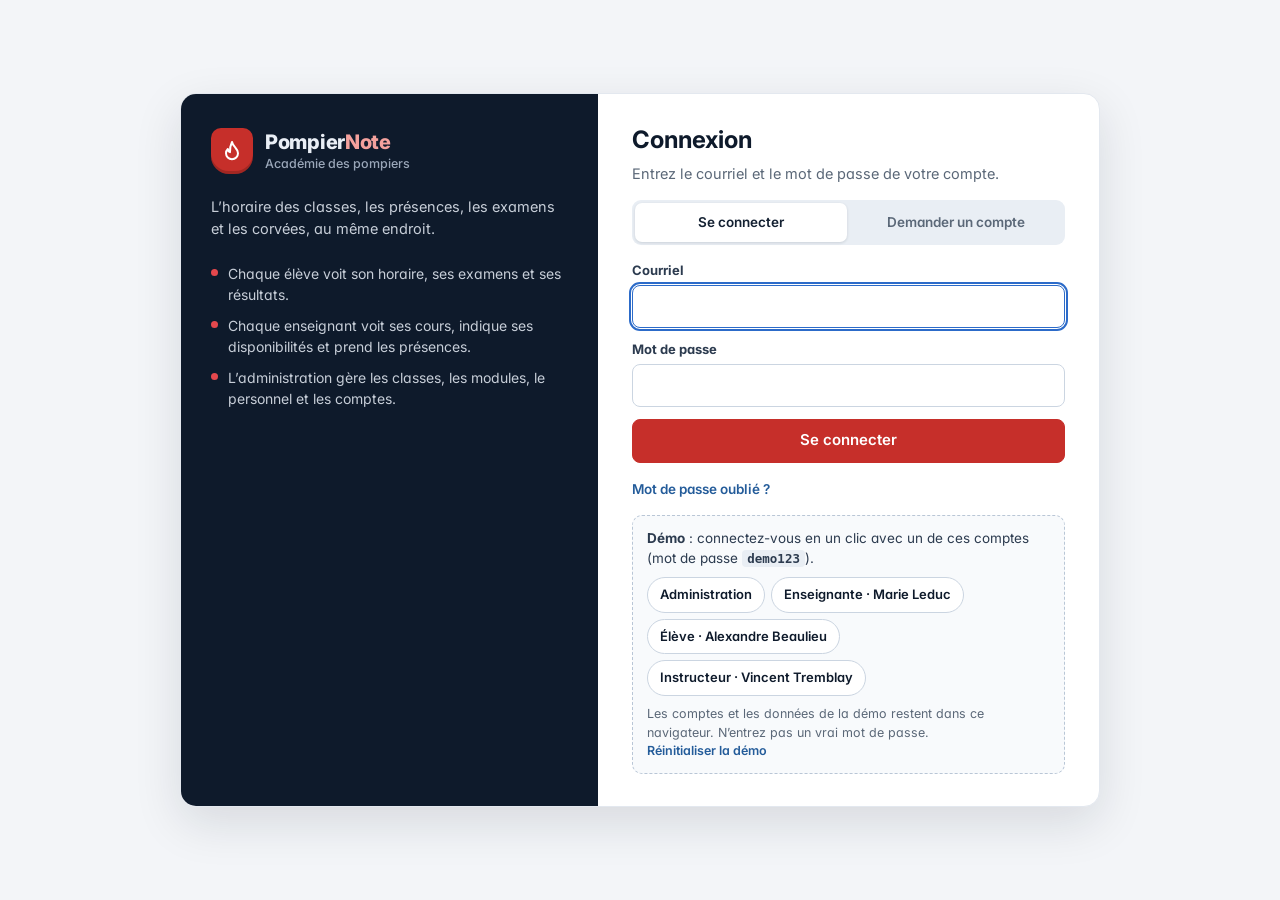
==== demo.html @ ebeb412e "Stock : équipement prêté, matériel et inspections, consommables, ventes - Nouveau menu Stock (admini" ====
<!doctype html>
<html lang="fr">
<head>
<meta charset="utf-8">
<meta name="viewport" content="width=device-width,initial-scale=1,viewport-fit=cover">
<title>PompierNote · démo</title>
<meta name="description" content="Démo de PompierNote : horaire, classes, élèves, personnel, présences, examens, stock et comptes.">
</head>
<body>
<script src="demo/donnees.js"></script>
<script src="site/connexion.js"></script>
<script src="demo/connexion-demo.js"></script>
<title>PompierNote</title>
<link rel="preconnect" href="https://fonts.googleapis.com">
<link rel="preconnect" href="https://fonts.gstatic.com" crossorigin>
<link rel="stylesheet" href="https://fonts.googleapis.com/css2?family=Inter:wght@400;500;600;700;800&amp;display=swap">
<style>
:root{
  /* PompierNote v2 : menu marine, fond gris très clair, cartes blanches à coins arrondis, un seul rouge. Thème clair seulement. */
  color-scheme:light;
  --side:#0E1A2B; --side-ink:#E9EEF5; --side-soft:#B9C4D3; --side-muted:#7F8DA3; --side-line:#1F2E44; --side-hover:#162539; --side-active:#1D2F4A;
  --bg:#F3F5F8; --surface:#FFFFFF; --surface-2:#F8FAFC; --head:#F8FAFC; --head-ink:#52627A; --row-ink:#16294A;
  --ink:#0E1A2B; --ink-2:#334256; --muted:#617086; --line:#E3E8EF; --line-2:#EDF1F6; --line-strong:#CBD4E0; --role:#0E1A2B; --role-bg:#EDF1F6;
  --accent:#C62F2A; --accent-hover:#AD2722; --accent-ink:#FFFFFF; --eyebrow:#617086; --today:#C62F2A; --focus:#2563EB;
  --ok:#17784E; --ok-bg:#DDF5E8; --warn:#93580C; --warn-bg:#FFEDCC; --bad:#B42F3A; --bad-bg:#FDE3E4; --info:#245C9A; --info-bg:#DFEBFC; --off:#5A6676; --off-bg:#E7EAEE;
  --font:"Inter",system-ui,-apple-system,"Segoe UI",Roboto,Arial,sans-serif;
  --r:12px; --r-sm:8px;
  --shadow-sm:0 1px 2px rgba(14,26,43,.05),0 1px 3px rgba(14,26,43,.07);
  --shadow:0 16px 48px rgba(14,26,43,.22);
}
*{box-sizing:border-box}
[hidden]{display:none!important}
body{margin:0;background:var(--bg);color:var(--ink);font:14px/1.5 var(--font);-webkit-font-smoothing:antialiased;font-feature-settings:"cv11"}
body.lock{overflow:hidden}
button,input,select,textarea{font:inherit;color:inherit}
button{cursor:pointer}
:focus-visible{outline:2px solid var(--focus);outline-offset:2px}
.ic{width:18px;height:18px;flex:none}
.vh{position:absolute;width:1px;height:1px;overflow:hidden;clip:rect(0 0 0 0);white-space:nowrap}
.k0{--card:#EDF4FE;--chip:#DCEAFD;--chip-ink:#275F9D;--bar:#7AA9E3}
.k1{--card:#FFF6E6;--chip:#FFEBC7;--chip-ink:#995D12;--bar:#E5A84B}
.k2{--card:#F5EFFE;--chip:#EADCFC;--chip-ink:#7043A5;--bar:#A982DB}
.k3{--card:#FDF0F6;--chip:#FBDCEC;--chip-ink:#A3326B;--bar:#DA7BA8}
.k4{--card:#F8F6E8;--chip:#F0EAC2;--chip-ink:#6F6311;--bar:#C2B04A}
.k5{--card:#EBF8F6;--chip:#D2F1EC;--chip-ink:#146C62;--bar:#4DB3A5}
.k6{--card:#EDF9F2;--chip:#D7F6E6;--chip-ink:#1C7951;--bar:#56B486}
.k7{--card:#F0F3F8;--chip:#E1E7F2;--chip-ink:#546C91;--bar:#9AA8BD}
.kx{--card:#FFF0F1;--chip:#FFE0E1;--chip-ink:#B1353F;--bar:#E26A70}
.role-chip{display:inline-flex;align-items:center;margin-left:6px;padding:1px 6px;border-radius:4px;font-size:11px;font-weight:700;background:#FFF1E0;color:#995D12;vertical-align:1px}
/* Coquille : menu marine à gauche, barre de titre blanche en haut, contenu sur fond gris très clair */
.app{display:grid;grid-template-columns:252px minmax(0,1fr);min-height:100vh;transition:grid-template-columns .22s ease}
.app.side-mini{grid-template-columns:72px minmax(0,1fr)}
@media (prefers-reduced-motion: reduce){.app{transition:none}}
.sidebar{background:var(--side);color:var(--side-ink);display:flex;flex-direction:column;padding:0 14px;position:sticky;top:0;height:100vh;overflow-y:auto;scrollbar-width:thin;scrollbar-color:var(--side-line) transparent}
.brand{display:flex;align-items:center;gap:12px;padding:22px 4px 18px;color:#FFFFFF;font-weight:800;font-size:17px;letter-spacing:-.01em;line-height:1.2;min-width:0}
.brand>div{min-width:0;overflow-wrap:anywhere}
.brand .bn{white-space:nowrap;font-size:18px;letter-spacing:-.015em}
.brand .bn i{font-style:normal;color:#F3A19D}
.brand small{display:block;margin-top:2px;font-size:12px;letter-spacing:0;color:var(--side-muted);font-weight:500;white-space:nowrap;overflow:hidden;text-overflow:ellipsis}
.brand-icon{width:40px;height:44px;border-radius:10px 10px 18px 18px;background:var(--accent);display:grid;place-items:center;flex:none;color:#FFFFFF;box-shadow:inset 0 -3px 0 rgba(0,0,0,.18)}
.brand-icon svg{width:22px;height:22px}
.ws-label{display:inline-flex;align-self:flex-start;margin:0 4px 6px;padding:3px 9px;border-radius:999px;background:var(--side-hover);color:var(--side-soft);letter-spacing:.08em;font-size:10.5px;font-weight:700;text-transform:uppercase}
.nav{list-style:none;margin:0;padding:0;display:flex;flex-direction:column;gap:2px}
.nav-sec{padding:16px 12px 6px;color:var(--side-muted);font-size:10.5px;font-weight:700;letter-spacing:.12em;text-transform:uppercase}
.nav-sec:first-child{padding-top:10px}
.nav button{position:relative;display:flex;align-items:center;gap:11px;width:100%;padding:9px 12px;border:0;border-radius:var(--r-sm);background:none;color:var(--side-soft);font-size:14px;font-weight:500;text-align:left}
.nav button .ic{opacity:.85}
.nav button:hover{background:var(--side-hover);color:#FFFFFF}
.nav button[aria-current="page"]{background:var(--side-active);color:#FFFFFF;font-weight:600}
.nav button[aria-current="page"] .ic{opacity:1;color:#F3A19D}
.nav button[aria-current="page"]::before{content:"";position:absolute;left:-14px;top:9px;bottom:9px;width:3px;border-radius:0 3px 3px 0;background:var(--accent)}
.person{border-top:1px solid var(--side-line);display:flex;align-items:center;gap:10px;padding:14px 4px 18px;font-size:12px;color:var(--side-ink)}
.person b{display:block;font-size:13px}
.person small{display:block;color:var(--side-muted);margin-top:2px;font-size:12px}
.content{min-width:0;padding:0 clamp(16px,2.4vw,32px) 56px;display:flex;flex-direction:column;gap:18px}
/* Menu rétractable */
.side-toggle{margin-top:auto;margin-bottom:6px;display:flex;align-items:center;gap:11px;width:100%;padding:9px 12px;border:0;border-radius:var(--r-sm);background:none;color:var(--side-muted);font-size:13px;text-align:left}
.nav+.side-toggle{margin-top:auto;padding-top:9px}
.side-toggle:hover{background:var(--side-hover);color:#FFFFFF}
.side-toggle .ic{transition:transform .2s}
.side-mini .sidebar{padding:0 10px}
.side-mini .brand{justify-content:center;padding-inline:0}
.side-mini .brand>div,.side-mini .ws-label,.side-mini .person>div,.side-mini .nav-sec{display:none}
.side-mini .nav button,.side-mini .side-toggle{justify-content:center;padding-inline:0;position:relative}
.side-mini .nav button>span,.side-mini .side-toggle>span{position:absolute;width:1px;height:1px;overflow:hidden;clip:rect(0 0 0 0);white-space:nowrap}
.side-mini .nav button[aria-current="page"]::before{left:-10px}
.side-mini .side-toggle .ic{transform:rotate(180deg)}
.side-mini .person{justify-content:center;padding-inline:0}
@media (prefers-reduced-motion: reduce){.side-toggle .ic{transition:none}}
/* Bandeau et profils */
.banner{display:flex;flex-wrap:wrap;align-items:center;justify-content:space-between;gap:12px 20px;background:var(--surface);border:1px solid var(--line);border-left:3px solid var(--accent);border-radius:var(--r);padding:12px 12px 12px 16px;box-shadow:var(--shadow-sm)}
.banner strong{display:block;font-size:15px;color:var(--ink)}
.banner p{margin:3px 0 0;color:var(--muted);font-size:13px}
.banner>div:first-child{min-width:0;flex:1 1 280px}
.roles{display:inline-flex;gap:3px;padding:3px;background:var(--role-bg);border-radius:10px}
.roles button{border:0;background:none;padding:8px 15px;border-radius:var(--r-sm);font-weight:600;font-size:14px;color:var(--muted)}
.roles button:hover{color:var(--ink)}
.roles button[aria-pressed="true"]{background:var(--role);color:#FFFFFF;box-shadow:var(--shadow-sm)}
/* Bandeau de démonstration (profils + données d’exemple) : se replie, le choix est retenu */
.demo{display:grid;grid-template-rows:1fr;transition:grid-template-rows .26s ease,opacity .2s ease,margin .26s ease}
.demo-in{min-height:0;overflow:hidden;display:flex;flex-direction:column;gap:12px;padding:1px 1px 3px}
.demo.is-hidden{grid-template-rows:0fr;opacity:0;margin-bottom:-18px;visibility:hidden;transition:grid-template-rows .26s ease,opacity .2s ease,margin .26s ease,visibility 0s .26s}
.demo.is-hidden .demo-in{padding:0}
.demo-hide{display:inline-flex;align-items:center;gap:7px;min-height:38px;padding:0 13px;border:1px solid var(--line);border-radius:var(--r-sm);background:var(--surface);color:var(--muted);font-size:13px;font-weight:600;flex:none}
.demo-hide:hover{color:var(--ink);border-color:var(--line-strong);background:var(--surface-2)}
.head-side{display:flex;flex-wrap:wrap;align-items:center;gap:8px 10px}
.demo-show{display:inline-flex;align-items:center;gap:6px;min-height:34px;padding:0 12px;border:1px solid var(--line);border-radius:999px;background:var(--surface);color:var(--muted);font-size:12px;font-weight:600}
.demo-show:hover{color:var(--ink);border-color:var(--line-strong)}
.demo-hide .ic,.demo-show .ic{width:15px;height:15px}
@media (prefers-reduced-motion: reduce){.demo,.demo.is-hidden{transition:none}}
.notices{display:flex;flex-direction:column;gap:8px}
.notices:empty{display:none}
.notice{display:flex;flex-wrap:wrap;align-items:center;gap:8px 16px;padding:11px 14px;border-radius:var(--r);border:1px solid var(--line);background:var(--surface);font-size:14px;box-shadow:var(--shadow-sm)}
.notice.warn{border-color:#F1D39C;background:#FFF8EA}
.notice p{margin:0;flex:1 1 280px;min-width:0}
.notice ul{margin:4px 0 0;padding-left:18px;flex-basis:100%}
/* Barre de titre : bande blanche en haut du contenu, titre à gauche, cloche et actions à droite */
.page-heading{display:flex;justify-content:space-between;align-items:center;gap:10px 20px;flex-wrap:wrap;margin:0 calc(-1 * clamp(16px,2.4vw,32px));padding:16px clamp(16px,2.4vw,32px);background:var(--surface);border-bottom:1px solid var(--line);min-height:72px}
.page-heading h1{margin:0;font-size:22px;font-weight:700;letter-spacing:-.015em;line-height:1.2;color:var(--ink);text-wrap:balance}
.page-heading p{margin:3px 0 0;color:var(--muted);font-size:13.5px}
/* Boutons et champs */
.btn{min-height:40px;padding:8px 15px;border:1px solid var(--line);border-radius:var(--r-sm);background:var(--surface);box-shadow:0 1px 2px rgba(14,26,43,.05);font-size:13.5px;font-weight:600;color:var(--ink);transition:background .12s,border-color .12s,box-shadow .12s;display:inline-flex;align-items:center;justify-content:center;gap:8px;white-space:nowrap}
.btn:hover{background:var(--surface-2);border-color:var(--line-strong)}
.btn.primary{background:var(--accent);border-color:var(--accent);color:var(--accent-ink);box-shadow:0 1px 2px rgba(198,47,42,.25),inset 0 1px 0 rgba(255,255,255,.12)}
.btn.primary:hover{background:var(--accent-hover);border-color:var(--accent-hover)}
.btn.danger{color:var(--bad);border-color:#EBB7BC;background:var(--surface)}
.btn.danger:hover{background:var(--bad-bg)}
.btn.ghost{border-color:transparent;background:none;box-shadow:none;color:var(--muted)}
.btn.ghost:hover{color:var(--ink);background:var(--role-bg)}
.btn.sm{min-height:34px;padding:6px 11px}
.btn:disabled{opacity:.45;cursor:not-allowed}
.btn .ic{width:16px;height:16px}
.icon-btn{width:40px;height:40px;border:1px solid var(--line);border-radius:var(--r-sm);box-shadow:0 1px 2px rgba(14,26,43,.05);background:var(--surface);display:inline-grid;place-items:center;color:var(--ink);flex:none}
.icon-btn:hover{background:var(--surface-2)}
.icon-btn:disabled{opacity:.4;cursor:not-allowed}
select,.search{min-height:40px;border:1px solid var(--line-strong);border-radius:var(--r-sm);background:var(--surface);padding:0 10px;font-size:14px;color:var(--ink);min-width:0;max-width:100%}
.search{padding-left:12px;width:260px}
select:hover,.search:hover{border-color:#B5C0CE}
.seg{display:inline-flex;gap:2px;padding:3px;background:var(--role-bg);border-radius:var(--r);flex-wrap:wrap}
.seg button{border:0;background:none;padding:7px 13px;border-radius:var(--r-sm);font-size:13px;font-weight:600;color:var(--muted)}
.seg button:hover{color:var(--ink)}
.seg button[aria-pressed="true"]{background:var(--surface);color:var(--ink);box-shadow:0 1px 2px rgba(14,26,43,.08),0 1px 4px rgba(14,26,43,.08)}
/* Barre d’outils */
.toolbar{display:flex;flex-wrap:wrap;align-items:center;gap:10px}
.toolbar .grow{flex:1 1 0}
.weeknav{display:flex;align-items:center;gap:8px;flex-wrap:wrap}
.range{min-height:40px;display:inline-flex;align-items:center;padding:0 14px;border:1px solid var(--line);border-radius:var(--r-sm);box-shadow:0 1px 2px rgba(14,26,43,.05);background:var(--surface);font-weight:700;font-size:14px;color:var(--ink);white-space:nowrap}
.summary{display:flex;flex-wrap:wrap;gap:4px 20px;margin:0;font-size:14px;color:var(--muted)}
.summary b{color:var(--ink);font-size:16px;margin-right:4px}
.summary .need b{color:var(--warn)}
/* Étiquettes */
.chip{display:inline-flex;align-items:center;padding:3px 9px;border-radius:999px;font-size:11.5px;font-weight:700;line-height:1.25;white-space:nowrap;background:var(--chip,#E1E7F2);color:var(--chip-ink,#546C91);font-variant-numeric:tabular-nums;flex:none}
.chip.ok{background:var(--ok-bg);color:var(--ok)}
.chip.warn{background:var(--warn-bg);color:var(--warn)}
.chip.bad,.chip.exam{background:var(--bad-bg);color:var(--bad)}
.chip.info{background:var(--info-bg);color:var(--info)}
.chip.off{background:var(--off-bg);color:var(--off)}
.chip.today{background:var(--accent);color:var(--accent-ink)}
/* Tableau de la semaine */
.week{display:grid;grid-template-columns:104px repeat(5,minmax(0,1fr));background:var(--surface);border:1px solid var(--line);border-radius:var(--r);overflow:hidden}
.wk-row{display:contents}
.wk-corner,.wk-day{background:var(--head);color:var(--head-ink);border-bottom:1px solid var(--line);padding:12px 6px;font-size:13px;font-weight:700;text-align:center}
.wk-corner{text-align:left;padding-left:12px;font-size:11px;text-transform:uppercase;letter-spacing:.06em}
.wk-day.is-today{box-shadow:inset 0 -3px var(--today)}
.wk-class{background:var(--surface-2);border-bottom:1px solid var(--line-2);padding:12px;display:flex;flex-direction:column;color:var(--row-ink);font-weight:700;font-size:17px;line-height:1.2;min-width:0;overflow-wrap:anywhere}
.wk-class small{color:var(--muted);font-size:11px;font-weight:500;margin-bottom:2px}
.day-head{font-size:16px}
.day-head small{text-transform:capitalize;font-size:12px;font-weight:700}
.day-head.is-today{box-shadow:inset 3px 0 var(--today)}
.wk-day.day-col{padding:0}
.day-pick{display:flex;flex-direction:column;align-items:center;justify-content:center;width:100%;height:100%;padding:12px 6px;border:0;background:none;font:inherit;font-weight:700;color:inherit;cursor:pointer}
.day-pick:hover{background:#E4ECF6}
.day-pick small{font-size:11px;font-weight:600;margin-top:2px}
.wk-day.day-col.on{background:#E8F0FA;box-shadow:inset 0 -3px var(--role)}
.wk-day-range{min-width:190px;text-transform:none}
.wk-cell{border-bottom:1px solid var(--line-2);border-left:1px solid var(--line-2);padding:8px;display:flex;flex-direction:column;gap:8px;min-width:0}
.wk-cell.is-today{background:#F9FBFF}
.week>.wk-row:last-child>*{border-bottom:0}
.cell-note{margin:0;padding:10px 6px;font-size:13px;color:#8E9AAB}
.cc{display:flex;flex-direction:column;gap:4px;width:100%;padding:9px 11px 10px;border:1px solid transparent;border-left:3px solid var(--bar,#9AA8BD);border-radius:var(--r-sm);background:var(--card,#F1F4F9);text-align:left;color:var(--ink);min-width:0;transition:border-color .15s,box-shadow .15s}
button.cc:hover{border-top-color:#C8D3DF;border-right-color:#C8D3DF;border-bottom-color:#C8D3DF;box-shadow:0 2px 8px rgba(20,33,50,.09)}
.cc-top{display:flex;flex-wrap:wrap;align-items:center;justify-content:space-between;gap:3px 8px}
.cc-time{font-size:12.5px;font-weight:700;color:var(--chip-ink,var(--muted));font-variant-numeric:tabular-nums;white-space:nowrap}
.cc-kind{padding:2px 8px;border-radius:999px;background:var(--chip,#E1E7F2);color:var(--chip-ink,#546C91);font-size:11px;font-weight:700;line-height:1.3;white-space:nowrap}
.cc-foot{display:flex;flex-wrap:wrap;align-items:center;gap:4px 8px;margin-top:4px;padding-top:6px;border-top:1px solid rgba(20,33,50,.08)}
.cc-st{display:inline-flex;align-items:center;gap:6px;font-size:12px;font-weight:600;color:var(--muted);white-space:nowrap}
.cc-st::before{content:"";width:7px;height:7px;border-radius:50%;background:currentColor;flex:none}
.cc-st.ok{color:var(--ok)}
.cc-st.warn{color:var(--warn)}
.cc-st.info{color:var(--info)}
.cc-st.bad{color:var(--bad)}
.cc-flag{margin-left:auto;padding:1px 7px;border:1px solid var(--line-strong);border-radius:5px;background:rgba(255,255,255,.65);font-size:11px;font-weight:700;color:var(--ink-2);white-space:nowrap}
.cc-st+.cc-flag,.cc-flag+.cc-flag{margin-left:0}
.cc-tags{display:flex;flex-wrap:wrap;gap:4px;align-items:center}
.cc strong{font-size:14px;font-weight:700;line-height:1.3;color:var(--ink);overflow-wrap:break-word;margin-top:2px}
.cc-meta{font-size:12.5px;color:var(--muted);line-height:1.35;overflow-wrap:anywhere}
.cc.cancelled{background:#F2F3F5}
.cc.cancelled strong{text-decoration:line-through;color:var(--muted)}
.cc.offday{background:#F0F3F8}
.cc.exam{background:#FFF0F1}
@media (prefers-reduced-motion: reduce){.cc{transition:none}}
.daytabs{display:none;grid-template-columns:repeat(5,minmax(0,1fr));gap:6px}
.daytabs.show{display:grid}
.daytabs button{display:flex;flex-direction:column;align-items:center;padding:7px 4px;border:1px solid var(--line);border-radius:var(--r-sm);background:var(--surface);color:var(--muted);font-size:12px;min-width:0}
.daytabs strong{font-size:18px;color:var(--ink);line-height:1.15}
.daytabs button[aria-pressed="true"]{background:var(--role);border-color:var(--role);color:#FFFFFF}
.daytabs button[aria-pressed="true"] strong{color:#FFFFFF}
.daytabs .is-today:not([aria-pressed="true"]){border-color:var(--today)}
.daytabs .mark{width:6px;height:6px;border-radius:50%;background:var(--ok);margin-top:3px}
/* Panneaux, tableaux, indicateurs */
.panels{display:grid;grid-template-columns:repeat(auto-fit,minmax(min(100%,300px),1fr));gap:12px;align-items:start}
.panel,.page-panel{background:var(--surface);border:1px solid var(--line);border-radius:var(--r);padding:18px 20px;min-width:0;box-shadow:var(--shadow-sm)}
.page-panel{display:flex;flex-direction:column;gap:16px}
.narrow{max-width:860px}
.panel h2{margin:0 0 12px;font-size:15px;font-weight:700;letter-spacing:-.005em;color:var(--ink)}
.panel p{margin:0 0 8px}
.big{font-weight:700;font-size:30px;line-height:1;margin:0 0 8px;font-variant-numeric:tabular-nums}
.big span{font-size:18px;color:var(--muted)}
.meter{height:7px;background:var(--role-bg);border-radius:999px;overflow:hidden;margin-bottom:8px}
.meter i{display:block;height:100%;background:var(--ok)}
.kpis{display:grid;grid-template-columns:repeat(auto-fit,minmax(min(100%,170px),1fr));gap:12px}
.kpi{background:var(--surface);border:1px solid var(--line);border-radius:var(--r);padding:16px 18px;min-width:0;box-shadow:var(--shadow-sm)}
.kpi span{display:block;font-size:11px;font-weight:700;text-transform:uppercase;letter-spacing:.09em;color:var(--muted)}
.kpi b{display:block;font-size:28px;margin-top:6px;color:var(--ink);font-variant-numeric:tabular-nums;line-height:1.1}
.kpi small{display:block;color:var(--muted);font-size:13px;margin-top:3px}
.kpi.need b{color:var(--warn)}
.tbl-wrap{overflow-x:auto;background:var(--surface);border:1px solid var(--line);border-radius:var(--r);box-shadow:var(--shadow-sm)}
table.tbl{width:100%;border-collapse:collapse;min-width:640px}
.tbl th{background:var(--head);color:var(--head-ink);font-size:11px;font-weight:600;text-transform:uppercase;letter-spacing:.07em;text-align:left;padding:11px 20px;border-bottom:1px solid var(--line);white-space:nowrap}
.tbl td{padding:12px 20px;border-bottom:1px solid var(--line-2);vertical-align:middle;font-size:14.5px}
.tbl tr:last-child td{border-bottom:0}
.tbl tr.row-link{cursor:pointer}
.tbl tr.row-link:hover td{background:var(--surface-2)}
.tbl tr.row-link:hover .link{text-decoration:underline}
.tbl .num{text-align:right;font-variant-numeric:tabular-nums;white-space:nowrap}
.tbl th.num{text-align:right}
.tbl select{min-height:34px;font-size:13px}
.hr-tbl th,.hr-tbl td{padding-left:12px;padding-right:12px}
.hr-tbl th:first-child,.hr-tbl td:first-child{padding-left:20px}
.hr-tbl th.on,.hr-tbl td.on{background:var(--role-bg)}
.hr-tbl tr.row-link:hover td.on{background:var(--role-bg)}
.hr-m{border:0;background:none;font:inherit;color:inherit;text-transform:inherit;letter-spacing:inherit;padding:5px 8px;margin:-5px -8px;border-radius:var(--r-sm);cursor:pointer}
.hr-m:hover{background:var(--surface)}
.hr-m[aria-pressed="true"]{background:var(--surface);color:var(--ink);box-shadow:inset 0 0 0 1px var(--role)}
.hr-tot td{font-weight:700;background:var(--head);border-top:1px solid var(--line)}
.hr-tot td.on{background:var(--role-bg)}
.bell{position:relative;width:40px;height:40px;border:1px solid var(--line);border-radius:var(--r-sm);box-shadow:0 1px 2px rgba(14,26,43,.05);background:var(--surface);display:inline-grid;place-items:center;color:var(--ink-2);flex:none}
.bell:hover{background:var(--surface-2);color:var(--ink)}
.bell .ic{width:19px;height:19px}
.bell-n{position:absolute;top:-5px;right:-5px;min-width:19px;height:19px;padding:0 5px;border-radius:999px;background:var(--bad);color:#FFFFFF;font-size:11.5px;font-weight:700;font-style:normal;line-height:19px;text-align:center}
.nf-list{list-style:none;margin:0;padding:0;display:flex;flex-direction:column;gap:8px}
.nf-row{display:flex;flex-direction:column;gap:6px;width:100%;padding:12px 14px;border:1px solid var(--line);border-radius:var(--r);background:var(--surface);text-align:left;font:inherit;color:var(--ink);cursor:pointer}
.nf-row:hover{background:var(--surface-2)}
.nf-row.new{border-color:var(--role);box-shadow:inset 3px 0 0 var(--role)}
.nf-h{display:flex;align-items:center;justify-content:space-between;gap:10px}
.nf-h small{font-size:12.5px;color:var(--muted);white-space:nowrap}
.nf-tx{font-size:14.5px;line-height:1.4}
#print-root{display:none}
@media print{body.printing{background:#fff}body.printing>*:not(#print-root){display:none!important}body.printing>#print-root{display:block}}
.pr-btns{display:flex;flex-wrap:wrap;gap:8px}
.cp-box{margin-top:16px;padding-top:14px;border-top:1px solid var(--line-2)}
.link{background:none;border:0;padding:0;font-weight:700;color:var(--ink);text-align:left}
.link:hover{text-decoration:underline;color:var(--head-ink)}
.help{font-size:13px;color:var(--muted);margin:0}
.muted{color:var(--muted)}
.sm{font-size:13px}
.list{display:flex;flex-direction:column}
.lrow{display:grid;grid-template-columns:62px minmax(0,1fr) auto;gap:10px;align-items:center;width:100%;padding:10px 0;background:none;border:0;text-align:left;color:var(--ink)}
.lrow+.lrow{border-top:1px solid var(--line-2)}
button.lrow:hover .ti{text-decoration:underline}
.lrow.cancelled .ti{text-decoration:line-through;color:var(--muted)}
.when{font-weight:700;font-size:15px;line-height:1.1;font-variant-numeric:tabular-nums}
.when small{display:block;font-weight:400;font-size:12px;color:var(--muted);margin-top:2px}
.what{min-width:0;display:flex;flex-direction:column;gap:2px}
.what .ti{font-weight:700;font-size:14px}
.what .sub{color:var(--muted);font-size:13px}
.next{display:flex;flex-direction:column;gap:6px}
.next .nx-t{font-weight:700;font-size:22px;line-height:1.2;margin:0;text-wrap:balance}
.next .nx-w{font-weight:600;color:var(--ink-2)}
.tl{list-style:none;margin:0;padding:0}
.tl li{display:grid;grid-template-columns:52px minmax(0,1fr) auto;gap:16px;align-items:center;padding:10px 0;border-top:1px solid var(--line-2)}
.tl li:first-child{border-top:0}
.tl .d{font-weight:700;font-variant-numeric:tabular-nums}
.tl .d small{display:block;color:var(--muted);font-weight:400;font-size:12px}
.tl .t{min-width:0}
.tl .t b{display:block;font-size:15px}
.tl .t span{color:var(--muted);font-size:13px}
.tl li.past{opacity:.55}
.empty{padding:40px 20px;text-align:center;background:var(--surface);border:1px dashed var(--line-strong);border-radius:var(--r)}
.empty h2{font-size:19px;font-weight:700;letter-spacing:-.01em;margin:0 0 6px}
.empty p{margin:0 auto 14px;max-width:52ch;color:var(--muted)}
.steps{text-align:left;max-width:52ch;margin:0 auto 18px;padding-left:22px;display:flex;flex-direction:column;gap:6px}
.row{display:flex;flex-wrap:wrap;gap:8px;align-items:center}
.empty .row{justify-content:center}
.two{display:grid;grid-template-columns:minmax(0,1.4fr) minmax(0,1fr);gap:14px;align-items:start}
.stackp{display:flex;flex-direction:column;gap:14px;min-width:0}
/* Les grands blocs blancs ont la même ombre légère que les panneaux */
.boardbox,.cl-list,.xm-tile,.md-m,.fiche-list,.ctl{box-shadow:var(--shadow-sm)}
/* Tiroir */
.scrim{position:fixed;inset:0;background:rgba(20,33,50,.45);z-index:20}
.drawer{position:fixed;top:0;right:0;bottom:0;width:min(560px,100%);background:var(--surface);z-index:21;overflow-y:auto;box-shadow:var(--shadow);animation:slide .18s ease-out;display:flex;flex-direction:column}
@keyframes slide{from{transform:translateX(24px);opacity:.6}to{transform:none;opacity:1}}
@media (prefers-reduced-motion: reduce){.drawer{animation:none}}
.dr-top{display:flex;align-items:flex-start;gap:12px;justify-content:space-between;padding:calc(20px + env(safe-area-inset-top,0px)) 24px 0}
.dr-tt{min-width:0}
.eyebrow{margin:0;font-weight:700;text-transform:uppercase;letter-spacing:.14em;color:var(--eyebrow);font-size:11px}
.dr-top h2{margin:6px 0 0;font-weight:700;font-size:22px;line-height:1.2;display:flex;align-items:center;gap:8px;flex-wrap:wrap;color:var(--ink)}
.dr-sub{margin:6px 0 0;color:var(--muted);font-size:14px}
.dr-body{padding:18px 24px 24px;display:flex;flex-direction:column;gap:16px;flex:1}
.dr-sec{display:flex;flex-direction:column;gap:8px}
.dr-sec h3,.dr-h3{margin:0;font-weight:700;font-size:16px}
.dr-foot{position:sticky;bottom:0;background:var(--surface);border-top:1px solid var(--line);padding:12px 24px calc(12px + env(safe-area-inset-bottom,0px));display:flex;gap:8px 10px;flex-wrap:wrap;align-items:center;z-index:2}
.dr-foot p{margin:0;flex:1 1 200px;font-size:14px}
.state{font-size:13px;color:var(--muted)}
.state.dirty{color:var(--warn);font-weight:700}
.sess-box{border:1px solid var(--line);border-radius:var(--r);padding:12px 14px;display:flex;flex-direction:column;gap:10px;background:var(--surface-2)}
.sess-box p{margin:0}
.sess-box .per-lg{font-weight:700;font-size:16px}
.sb-head{display:flex;flex-direction:column;gap:7px}
.sb-chips{display:flex;flex-wrap:wrap;gap:6px}
.sb-chips .chore-chip{margin-left:0}
.sb-facts{grid-template-columns:repeat(auto-fit,minmax(130px,1fr));gap:10px 14px}
.sb-facts dd{font-size:14px}
.sb-h3{margin:6px 0 0;padding-top:10px;border-top:1px solid var(--line);font-size:12px;font-weight:700;text-transform:uppercase;letter-spacing:.07em;color:var(--muted)}
.facts{display:grid;grid-template-columns:1fr 1fr;gap:14px 16px;margin:0}
.facts dt{font-size:11px;text-transform:uppercase;letter-spacing:.1em;color:var(--muted);font-weight:700}
.facts dd{margin:3px 0 0;font-weight:700;font-size:15px;overflow-wrap:anywhere}
.wlist{list-style:none;margin:0;padding:0;display:flex;flex-direction:column;gap:5px;font-variant-numeric:tabular-nums}
.wlist li{display:flex;gap:10px}
.wlist .d{font-weight:700;min-width:44px}
/* Présences */
.att-sum{display:flex;flex-wrap:wrap;gap:6px}
.att-list{list-style:none;margin:0;padding:0;display:flex;flex-direction:column}
.att-list li{display:flex;align-items:center;gap:10px;padding:8px 0;border-top:1px solid var(--line-2)}
.att-list li:first-child{border-top:0}
.att-list .nm{flex:1;min-width:0;font-weight:600;font-size:15px;overflow-wrap:anywhere}
.att-list .nm small{display:block;font-weight:400;font-size:12px;color:var(--muted)}
.att-btns{display:inline-flex;gap:4px;flex:none;flex-wrap:wrap;justify-content:flex-end}
.ab{font-weight:700;font-size:13px;border:1px solid var(--line);background:var(--surface);color:var(--muted);border-radius:var(--r-sm);padding:6px 9px;min-width:36px}
.ab:hover{color:var(--ink);border-color:var(--line-strong)}
.ab .abbr{display:none}
.ab-P[aria-pressed="true"]{background:var(--ok);border-color:var(--ok);color:#FFFFFF}
.ab-A[aria-pressed="true"]{background:var(--bad);border-color:var(--bad);color:#FFFFFF}
.ab-R[aria-pressed="true"],.ab-C[aria-pressed="true"]{background:var(--warn);border-color:var(--warn);color:#FFFFFF}
.ab-M[aria-pressed="true"],.ab-F[aria-pressed="true"]{background:var(--info);border-color:var(--info);color:#FFFFFF}
/* Formulaires */
form{display:flex;flex-direction:column;gap:12px;margin:0}
.field{display:flex;flex-direction:column;gap:5px;font-size:13px;color:var(--ink-2);font-weight:600;min-width:0}
.field input,.field select,.field textarea{border:1px solid var(--line-strong);border-radius:var(--r-sm);background:var(--surface);padding:9px 10px;font-size:15px;font-weight:400;color:var(--ink);width:100%;min-width:0;min-height:40px}
.field textarea{min-height:76px;resize:vertical}
fieldset{border:1px solid var(--line);border-radius:var(--r);padding:8px 12px 12px;margin:0;min-width:0;display:flex;flex-direction:column;gap:10px}
legend{font-size:13px;color:var(--ink-2);font-weight:600;padding:0 4px}
.grid2{display:grid;grid-template-columns:1fr 1fr;gap:10px}
.grid-code{display:grid;grid-template-columns:minmax(0,1fr) 110px;gap:10px}
.slot{display:grid;grid-template-columns:1.3fr 1fr 1fr 1fr auto;gap:8px;align-items:end}
.slot-times{grid-column:1/-1;display:grid;grid-template-columns:repeat(2,minmax(0,170px));gap:8px}
.swatches{display:flex;flex-wrap:wrap;gap:8px}
.sw{position:relative;cursor:pointer;display:inline-flex}
.sw input{position:absolute;inset:0;opacity:0;margin:0;cursor:pointer}
.sw-dot{display:block;width:28px;height:28px;border-radius:50%;background:var(--chip-ink);border:3px solid var(--surface);box-shadow:0 0 0 1px var(--line-strong)}
.sw input:checked+.sw-dot{box-shadow:0 0 0 2px var(--ink)}
.sw input:focus-visible+.sw-dot{outline:2px solid var(--focus);outline-offset:3px}
.inline-add{flex-direction:row;flex-wrap:wrap;align-items:flex-end;gap:8px}
.inline-add .field{flex:1 1 170px}
.form-err{color:var(--bad);font-size:14px;margin:0;font-weight:700}
.t-head{display:flex;align-items:center;justify-content:space-between;gap:8px;flex-wrap:wrap}
.plist{list-style:none;margin:0;padding:0;display:flex;flex-direction:column}
.plist li{display:flex;align-items:center;justify-content:space-between;gap:8px;padding:6px 0;border-top:1px solid var(--line-2);font-size:14px}
.plist li:first-child{border-top:0}
.x{width:30px;height:30px;border:1px solid transparent;border-radius:var(--r-sm);background:none;color:var(--muted);font-size:18px;line-height:1;flex:none}
.x:hover{border-color:var(--line-strong);color:var(--bad)}
.confirm{display:flex;flex-direction:column;gap:8px;padding:10px 12px;border-radius:var(--r);background:#FFF5F5;border:1px solid #F1C4C8}
.confirm p{margin:0;font-size:14px}
.sec-title{margin:0;font-size:16px;font-weight:700}
.access{list-style:none;margin:0;padding:0;display:flex;flex-direction:column;gap:8px;font-size:14px}
.access li{display:grid;grid-template-columns:120px minmax(0,1fr);gap:10px}
/* Bande d’agrandissement (reprise de l’Encyclopédie de Sky-Helper) : ▶ agrandit, ◀ réduit */
.boardbox{display:flex;background:var(--surface);border:1px solid var(--line);border-radius:var(--r);overflow:hidden}
.boardbox>.week{flex:1;min-width:0;border:0;border-radius:0}
.expander{display:flex;align-items:center;justify-content:center;gap:8px;width:32px;flex:none;border:0;border-right:1px solid var(--line);background:var(--surface-2);color:var(--ink-2);padding:0}
.expander:hover{background:var(--head);color:var(--ink)}
.exp-arrow{width:14px;height:14px;transition:transform .2s}
.expander[aria-expanded="true"] .exp-arrow{transform:rotate(180deg)}
.expander .lbl{display:none;font-size:13px;font-weight:700}
.tstart,.xtag{display:none}
.cc-title{display:flex;align-items:baseline;gap:6px;min-width:0}
.week.compact .cc{display:grid;grid-template-columns:minmax(0,1fr) auto auto;align-items:center;gap:3px 6px;padding:6px 9px 7px}
.week.compact .cc-tags,.week.compact .cc-meta,.week.compact .cc-foot,.week.compact .cc-note{display:none}
.week.compact .cc-top{grid-column:1/3;grid-row:1;justify-content:flex-start;flex-wrap:nowrap;gap:6px;min-width:0}
.week.compact .cc-tr{margin-left:0}
.week.compact .cc-time{font-size:11.5px}
.week.compact .cc-kind{padding:0 6px;font-size:10px;line-height:1.55}
.week.compact .cc-title{grid-column:1/-1;grid-row:2;min-width:0}
.week.compact .cc.offday strong{grid-column:1/-1;grid-row:2}
.week.compact .cc strong{margin:0;font-size:13px;white-space:nowrap;overflow:hidden;text-overflow:ellipsis;min-width:0}
.week.compact .cc[data-st]::after{content:"";grid-column:3;grid-row:1;width:8px;height:8px;border-radius:50%}
.week.compact .cc[data-st="done"]::after{background:var(--ok)}
.week.compact .cc[data-st="todo"]::after,.week.compact .cc[data-st="partial"]::after{background:var(--warn)}
.week.compact .wk-cell{gap:4px;padding:5px}
.week.compact .wk-class{padding:8px 12px;font-size:15px}
.week.compact .cell-note{padding:5px 6px}
.week.compact .cell-add{padding:3px}
.cc.enter{animation:card-in .2s ease-out both}
@keyframes card-in{from{opacity:0;transform:translateY(4px)}to{opacity:1;transform:none}}
@media (prefers-reduced-motion: reduce){.exp-arrow{transition:none}.cc.enter{animation:none}}
/* Statuts d’un cours (style Pronote) : étiquette en bas à droite, carte grisée */
.cc.has-badge{position:relative;background:#F2F3F5;--bar:#B8C0CC;--chip:#E3E6EB;--chip-ink:#5E6B7D;padding-bottom:34px}
.cc.has-badge strong{text-decoration:none}
.cc.cancelled strong{color:var(--ink-2)}
.cc-badge{position:absolute;right:0;bottom:0;padding:4px 10px;border-radius:var(--r-sm) 0 7px 0;font-size:12px;font-weight:700;line-height:1.3;color:#FFFFFF;white-space:nowrap}
.cc-badge.bad{background:#E5484D}
.cc-badge.info{background:#3B9BD9}
.cc-note{font-size:12.5px;font-weight:600;color:var(--info);line-height:1.35}
.week.compact .cc.has-badge{padding-bottom:7px}
.week.compact .cc.has-badge .cc-title{grid-column:1}
.week.compact .cc-badge{position:static;grid-column:2/4;grid-row:2;padding:1px 6px;border-radius:4px;font-size:10px}
.week.compact .cc.has-badge[data-st]::after{display:none}
/* Comptes et profils */
.av{width:34px;height:34px;border-radius:50%;background:#2C4F78;color:#FFFFFF;display:inline-grid;place-items:center;flex:none;font-size:12px;font-weight:700;overflow:hidden}
.av img{width:100%;height:100%;object-fit:cover;display:block}
.av.lg{width:72px;height:72px;font-size:24px}
.person-btn{display:flex;align-items:center;gap:10px;width:100%;min-width:0;padding:6px;margin:-6px;border:0;border-radius:var(--r-sm);background:none;color:inherit;text-align:left;font:inherit}
.person-btn:hover,.person-btn[aria-current="page"]{background:var(--side-hover)}
.pinfo{min-width:0}
.pinfo b,.pinfo small{overflow:hidden;text-overflow:ellipsis;white-space:nowrap}
.side-mini .person .pinfo{display:none}
.side-mini .person-btn{justify-content:center;margin:0}
.who{display:flex;align-items:center;gap:10px;min-width:0}
.who b{display:block;font-size:14px}
.who small{display:block;font-size:12.5px;color:var(--muted);font-weight:400}
.acc-how .steps{margin:0;max-width:none;font-size:14px}
.prof-head{display:flex;flex-wrap:wrap;align-items:center;gap:14px 18px}
.prof-id{flex:1 1 260px;min-width:0}
.panel.prof-head .prof-id h2{margin:0;font-size:22px;font-weight:700;line-height:1.2;letter-spacing:0;text-transform:none;color:var(--ink)}
.prof-chips{display:flex;flex-wrap:wrap;align-items:center;gap:6px;margin:7px 0 6px}
.prof-chips .role-chip{margin:0}
.pf-pick{flex:0 1 280px}
.pick-list{list-style:none;margin:0;padding:0;display:flex;flex-direction:column;gap:6px}
.pick-person,.pick-sel{display:flex;align-items:center;gap:10px;width:100%;padding:8px 10px;border:1px solid var(--line);border-radius:var(--r-sm);background:var(--surface);text-align:left;color:var(--ink)}
.pick-person:hover{border-color:var(--line-strong);background:var(--surface-2)}
.pick-person b,.pick-sel b{display:block;font-size:14px}
.pick-person small,.pick-sel small{display:block;font-size:12.5px;color:var(--muted);font-weight:400}
.pick-sel{background:#F2F6FB;border-color:#B9CBE0}
.pick-sel>span:not(.av){flex:1;min-width:0}
.acc-list{display:flex;flex-direction:column;list-style:none;margin:0;padding:0}
.acc-list li{display:flex;justify-content:space-between;gap:10px;padding:7px 0;border-top:1px solid var(--line-2);font-size:14px}
.acc-list li:first-child{border-top:0}
.need-t{color:var(--warn)}
/* Classes : cartes */
.cl-list{container-type:inline-size;background:var(--surface);border:1px solid var(--line);border-radius:var(--r);overflow:hidden}
.cl-cols{display:grid;grid-template-columns:minmax(0,1.4fr) minmax(0,1.6fr) 64px minmax(0,1fr) minmax(0,.9fr) 124px 132px;align-items:center;column-gap:18px}
.cl-hd{padding:11px 22px;background:var(--head);border-bottom:1px solid var(--line);color:var(--head-ink);font-size:11.5px;font-weight:700;text-transform:uppercase;letter-spacing:.06em;white-space:nowrap}
.cl-hd .n{text-align:center}
.cl-row{padding:16px 22px;border-top:1px solid var(--line-2);cursor:pointer;transition:background-color .12s}
.cl-hd+.cl-row{border-top:0}
.cl-row:hover{background:var(--surface-2)}
.cl-row:focus-visible{outline:3px solid var(--focus);outline-offset:-3px}
.cl-c{display:flex;align-items:center;gap:12px;min-width:0}
.cl-num{width:48px;height:48px;border-radius:var(--r);background:var(--role);color:#FFFFFF;display:grid;place-items:center;flex:none;font-size:18px;font-weight:700;font-variant-numeric:tabular-nums}
.cl-name{display:flex;flex-direction:column;gap:3px;min-width:0}
.cl-name b{font-size:18px;line-height:1.2;color:var(--ink);white-space:nowrap}
.cl-name small{font-size:13px;color:var(--muted);overflow:hidden;text-overflow:ellipsis;white-space:nowrap}
.cl-prin{display:flex;align-items:center;gap:10px;min-width:0;cursor:default}
.cl-prin .av{width:36px;height:36px;font-size:12.5px}
.cl-prin .av.none{background:var(--off-bg);color:var(--off)}
.cl-prin select{flex:1 1 0;min-width:0;width:auto;min-height:36px;font-size:15px;font-weight:700;color:var(--ink);border:1px solid transparent;border-radius:var(--r-sm);background-color:transparent;padding:0 20px 0 6px;margin-left:-6px;cursor:pointer;text-overflow:ellipsis}
.cl-prin select:hover,.cl-prin select:focus{border-color:var(--line-strong);background-color:var(--surface)}
.cl-prin b{font-size:15px;color:var(--ink);overflow:hidden;text-overflow:ellipsis;white-space:nowrap}
.cl-prin .none-t{color:var(--muted);font-weight:400}
.cl-n{text-align:center;font-size:24px;font-weight:700;color:var(--ink);font-variant-numeric:tabular-nums}
.cl-n.zero{color:var(--muted)}
.cl-big{display:flex;flex-direction:column;gap:7px;min-width:0}
.cl-big b{font-size:24px;line-height:1;color:var(--ink);font-variant-numeric:tabular-nums}
.cl-big .meter{margin:0;height:8px}
.cl-big.ok b{color:var(--ok)}.cl-big.warn b{color:var(--warn)}.cl-big.bad b{color:var(--bad)}
.cl-big .none{color:var(--muted);font-weight:400}
.cl-st .chip{font-size:13px;padding:5px 10px;border-radius:var(--r-sm)}
.cl-go{display:flex;align-items:center;justify-content:flex-end;gap:10px}
.cl-go>.ic{width:18px;height:18px;color:var(--muted);flex:none}
.cl-row [data-l]::before{display:none}
/* largeur moyenne : l’avancement se retire et le bouton Horaire devient une icône */
@container (max-width:1180px){
  .cl-cols{grid-template-columns:minmax(0,1.4fr) minmax(0,1.6fr) 64px minmax(0,1fr) 124px 44px}
  .cl-adv,.cl-go-t,.cl-go>.ic{display:none}
  .cl-go .btn{padding-inline:9px}
}
/* petit écran : chaque classe devient une carte */
@container (max-width:880px){
  .cl-hd{display:none}
  .cl-cols{grid-template-columns:1fr 1fr;grid-template-areas:"c c" "p p" "n s" "r a" "go go";row-gap:14px}
  .cl-c{grid-area:c}.cl-prin{grid-area:p;flex-wrap:wrap;row-gap:6px}.cl-n{grid-area:n;text-align:left}.cl-st{grid-area:s}.cl-rate{grid-area:r}.cl-adv{grid-area:a;display:flex}.cl-go{grid-area:go;justify-content:space-between}
  .cl-go-t,.cl-go>.ic{display:inline}
  .cl-go .btn{padding-inline:12px}
  .cl-row [data-l]::before{content:attr(data-l);display:block;flex-basis:100%;margin-bottom:6px;font-size:11px;font-weight:700;text-transform:uppercase;letter-spacing:.06em;color:var(--muted)}
  .cl-prin[data-l]::before{margin-bottom:0}
}
.cl-add{margin-bottom:0}
/* Examens : tableau de bord */
.xm-tiles{display:grid;grid-template-columns:repeat(4,minmax(0,1fr));gap:12px;margin-bottom:14px}
.xm-tile{display:flex;flex-direction:column;align-items:flex-start;gap:4px;min-width:0;padding:14px 18px;background:var(--surface);border:1px solid var(--line);border-radius:var(--r);text-align:left;color:var(--ink);cursor:pointer;transition:border-color .12s,box-shadow .12s}
.xm-tile:hover{border-color:var(--line-strong)}
.xm-tile[aria-pressed="true"]{border-color:var(--role);box-shadow:inset 0 -3px 0 var(--role)}
.xm-tile .lbl{font-size:11.5px;font-weight:700;text-transform:uppercase;letter-spacing:.06em;color:var(--muted)}
.xm-tile b{font-size:30px;line-height:1.1;color:var(--ink);font-variant-numeric:tabular-nums}
.xm-tile b.ok{color:var(--ok)}.xm-tile b.warn{color:var(--warn)}.xm-tile b.bad{color:var(--bad)}
.xm-tile small{font-size:13px;color:var(--muted);max-width:100%;overflow:hidden;text-overflow:ellipsis;white-space:nowrap}
.xm-h{margin:18px 0 10px;font-size:12px;font-weight:700;text-transform:uppercase;letter-spacing:.07em;color:var(--eyebrow)}
.xm-cols{display:grid;align-items:center;column-gap:18px}
.xm-up{grid-template-columns:52px minmax(0,2.4fr) 58px minmax(0,1fr) 130px}
.xm-todo{grid-template-columns:52px minmax(0,2.4fr) 58px minmax(0,1.1fr) 170px}
.xm-done{grid-template-columns:52px minmax(0,2.4fr) 58px minmax(0,1.1fr) 130px}
.xm-me{grid-template-columns:52px minmax(0,2.4fr) minmax(0,1fr) 150px}
.xm-hd{padding:11px 22px;background:var(--head);border-bottom:1px solid var(--line);color:var(--head-ink);font-size:11.5px;font-weight:700;text-transform:uppercase;letter-spacing:.06em;white-space:nowrap}
.xm-hd .r{text-align:right}
.xm-row{padding:12px 22px;border-top:1px solid var(--line-2)}
.xm-hd+.xm-row{border-top:0}
.xm-row.go{cursor:pointer;transition:background-color .12s}
.xm-row.go:hover{background:var(--surface-2)}
.xm-row:focus-visible{outline:3px solid var(--focus);outline-offset:-3px}
.xm-d{width:52px;height:58px;border-radius:var(--r);background:var(--role-bg);color:var(--role);display:flex;flex-direction:column;align-items:center;justify-content:center;line-height:1.05}
.xm-d b{font-size:21px;font-variant-numeric:tabular-nums}
.xm-d small{font-size:10.5px;font-weight:700;text-transform:uppercase;letter-spacing:.04em}
.xm-d.hot{background:#9F2D35;color:#FFFFFF}
.xm-d.rep{background:var(--info-bg);color:var(--info)}
.xm-t{display:flex;flex-direction:column;gap:3px;min-width:0}
.xm-t b{font-size:16px;line-height:1.25;color:var(--ink);overflow:hidden;text-overflow:ellipsis;white-space:nowrap}
.xm-t b .cc-code{color:var(--muted)}
.xm-t small{font-size:13px;color:var(--muted);overflow:hidden;text-overflow:ellipsis;white-space:nowrap}
.xm-m{font-size:14px;color:var(--ink-2)}
.xm-end{display:flex;justify-content:flex-end}
.xm-p b{font-size:20px}
.xm-who{display:flex;align-items:center;gap:12px;min-width:0}
.st-num.sm{width:30px;height:30px;border-radius:var(--r-sm);font-size:13px;flex:none}
.xr .att-list li{gap:12px}
.xr-n{width:62px;min-height:36px;flex:none;border:1px solid var(--line-strong);border-radius:var(--r-sm);background:var(--surface);padding:0 6px;font-size:14px;color:var(--ink);text-align:right;font-variant-numeric:tabular-nums}
/* Nouveautés */
.nv-list{margin-bottom:14px}
.nv-hd{display:flex;align-items:center;gap:12px;text-transform:none;letter-spacing:0;font-size:14px;color:var(--ink)}
.nv-hd .nv-n{margin-left:auto;font-size:12.5px;font-weight:400;color:var(--muted)}
.nv-row{display:grid;grid-template-columns:112px minmax(0,1fr) auto;gap:16px;align-items:start;padding:12px 22px;border-top:1px solid var(--line-2)}
.nv-hd+.nv-row{border-top:0}
.nv-row .chip{justify-self:start;margin-top:2px}
.nv-row .xm-t b{white-space:normal}
.nv-row .xm-t small{white-space:normal;font-size:13.5px;line-height:1.45}
.nv-push{white-space:normal;padding-top:12px;padding-bottom:12px}
.nv-pt{display:flex;flex-direction:column;gap:2px;min-width:0;flex:1}
.nv-pt b{font-size:15.5px;line-height:1.3;color:var(--ink)}
.nv-pt small{font-size:12.5px;font-weight:400;color:var(--muted)}
.nv-pt a{color:inherit;text-decoration:underline;text-underline-offset:2px;font-variant-numeric:tabular-nums}
.nv-pt a:hover{color:var(--ink)}
.nv-hd .nv-k{font-size:12.5px;font-weight:400;color:var(--muted)}
.nv-hd .chip{flex:none}
.nv-hd .nv-n{flex:none}
@media (max-width:640px){.nv-push{flex-wrap:wrap}.nv-pt{flex:1 1 calc(100% - 60px)}.nv-hd .nv-n{margin-left:0}}
@media (max-width:640px){.nv-row{grid-template-columns:minmax(0,1fr);gap:6px}.nv-row .xm-end{justify-content:flex-start}}
.nav-n{margin-left:auto;min-width:20px;height:20px;padding:0 6px;border-radius:var(--r);background:var(--accent);color:#FFFFFF;font-size:11.5px;font-weight:700;font-style:normal;display:grid;place-items:center;flex:none}
.nav button[aria-current="page"] .nav-n{display:none}
.side-mini .nav-n{position:absolute;top:3px;right:3px;min-width:16px;height:16px;padding:0 4px;font-size:10px}
.tb-who{display:flex;align-items:center;gap:12px;min-width:0}
.tb-who .link{font-size:15px;font-weight:700;color:var(--ink)}
.tb-who .av{width:36px;height:36px;font-size:12.5px}
.tb-sub{display:block;margin-top:2px;font-size:12.5px;color:var(--muted)}
.tb-rate{min-width:120px}
.tb-rate b{font-size:18px}
.tb-rate .meter{max-width:150px;height:6px}
.tb-n{font-size:18px;font-weight:700;font-variant-numeric:tabular-nums;color:var(--ink)}
.tb-n.zero{color:#A9B4C2;font-weight:400}.tb-n.bad{color:var(--bad)}.tb-n.warn{color:var(--warn)}
.cl-basis{font-size:12px;color:var(--muted);white-space:nowrap}
.att-list .st-num{flex:none}
.xm-mini{display:grid;grid-template-columns:52px minmax(0,1fr) auto;gap:14px;align-items:center;width:100%;padding:10px 0;border:0;background:none;text-align:left;font:inherit;color:var(--ink);cursor:pointer}
.xm-mini+.xm-mini{border-top:1px solid var(--line-2)}
.xm-mini:hover .xm-t b{text-decoration:underline}
/* Affectations, mes cours, modules */
.xm-a5{grid-template-columns:52px minmax(0,2.4fr) 58px minmax(0,1fr) minmax(170px,auto)}
.xm-a6{grid-template-columns:52px minmax(0,2.2fr) 58px minmax(0,.9fr) minmax(0,1.1fr) 130px}
.xm-afc{grid-template-columns:minmax(0,1.5fr) minmax(0,1.8fr) minmax(0,1fr) 210px}
.xm-jr{grid-template-columns:96px minmax(0,1fr) 130px}
.jr-w{display:flex;flex-direction:column;gap:2px;font-size:14px;color:var(--ink);white-space:nowrap}
.jr-w small{font-size:12.5px;color:var(--muted)}
.xm-jr .xm-t b,.xm-jr .xm-t small{white-space:normal}
.xm-a5 .xm-end,.xm-afc .xm-end{gap:8px;align-items:center;flex-wrap:wrap}
.xm-hd.xm-a5{grid-template-columns:52px minmax(0,2.4fr) 58px minmax(0,1fr) 170px}
.xm-who .xm-t small{display:flex;flex-wrap:wrap;gap:4px;white-space:normal}
.xm-hd .n,.md-h{text-align:center}
.af-n{display:flex;flex-direction:column;gap:2px;min-width:0}
.af-n b{font-size:20px;line-height:1.1;font-variant-numeric:tabular-nums;color:var(--ink)}
.af-n b.none{color:var(--muted);font-weight:400}
.af-n.ok b{color:var(--ok)}.af-n.warn b{color:var(--warn)}.af-n.bad b{color:var(--bad)}
.af-n small{font-size:12.5px;color:var(--muted);overflow:hidden;text-overflow:ellipsis;white-space:nowrap}
.af-ask{display:flex;flex-wrap:wrap;align-items:flex-end;gap:8px;background:var(--surface-2)}
.af-ask .field{flex:1 1 260px}
.af-box{margin:14px 0;padding:12px 14px;border:1px solid var(--line);border-radius:var(--r);background:var(--surface-2)}
.af-box-h{display:flex;align-items:center;justify-content:space-between;gap:10px;flex-wrap:wrap;margin-bottom:6px}
.af-box-h .sb-h3{margin:0;display:flex;align-items:center;gap:8px}
.af-req{display:inline-flex;align-items:center;gap:8px;font-size:13px;color:var(--ink-2);font-weight:600}
.af-req .icon-btn{width:32px;height:32px;font-size:18px;line-height:1}
.af-req b{min-width:18px;text-align:center;font-size:17px;color:var(--ink);font-variant-numeric:tabular-nums}
.af-list{list-style:none;margin:0;padding:0}
.af-list li{display:flex;align-items:center;gap:10px;padding:8px 0;border-top:1px solid var(--line-2)}
.af-list li:first-child{border-top:0}
.af-list .nm{flex:1;min-width:0;font-weight:700;font-size:15px}
.af-list .nm small{display:block;font-weight:400;font-size:12.5px;color:var(--muted)}
.af-btns{display:inline-flex;gap:6px;flex:none;flex-wrap:wrap;justify-content:flex-end}
.af-add{margin-top:10px}
.need-t{color:var(--warn);font-weight:700}
.bad-t{color:var(--bad);font-weight:700}
.btn.yes{border-color:var(--ok);color:var(--ok);font-weight:700}
.btn.yes:hover:not(:disabled){background:var(--ok-bg)}
/* Disponibilités */
.dp-panel{padding:16px 18px}
.dp-bar{margin-bottom:12px}
.dp-grid{display:grid;grid-template-columns:repeat(5,minmax(0,1fr));gap:8px}
.dp-wd{padding:8px 4px;border:0;border-radius:var(--r-sm);background:var(--head);color:var(--head-ink);font-size:11.5px;font-weight:700;text-transform:uppercase;letter-spacing:.06em;text-align:center}
button.dp-wd{cursor:pointer}button.dp-wd:hover{background:#E3EDF7}
.dp-c{position:relative;display:flex;flex-direction:column;align-items:flex-start;gap:4px;min-height:74px;padding:9px 11px;border:1px solid var(--line);border-radius:var(--r);background:var(--surface);color:var(--ink);text-align:left;cursor:pointer;transition:background-color .12s,border-color .12s}
.dp-c b{font-size:18px;line-height:1;font-variant-numeric:tabular-nums}
.dp-c span{font-size:12.5px;color:var(--muted);overflow:hidden;text-overflow:ellipsis;white-space:nowrap;max-width:100%}
.dp-c:hover:not(:disabled){border-color:var(--line-strong);background:var(--surface-2)}
.dp-c.on{border-color:transparent;color:#FFFFFF}
.dp-c.on span{color:#FFFFFF;font-weight:700}
.dp-c.v-J,.dp-k.v-J{background:var(--ok)}
.dp-c.v-AM,.dp-k.v-AM{background:#2F7FB8}
.dp-c.v-PM,.dp-k.v-PM{background:#7A5BB5}
.dp-c.on:hover:not(:disabled){filter:brightness(1.06);border-color:transparent}
.dp-c:disabled{cursor:default}
.dp-c.past:not(.on),.dp-c.off{background:var(--surface-2);color:#A9B4C2}
.dp-c.past.on{opacity:.55}
.dp-c.is-today{box-shadow:inset 0 0 0 2px var(--today)}
.dp-dot{display:inline-block;width:9px;height:9px;border-radius:50%;background:var(--accent);border:2px solid #FFFFFF;box-sizing:content-box}
.dp-c .dp-dot{position:absolute;top:8px;right:8px}
.dp-x{min-height:74px}
.dp-legend{display:flex;flex-wrap:wrap;gap:6px 18px;margin-top:12px;font-size:13px;color:var(--ink-2)}
.dp-legend span{display:inline-flex;align-items:center;gap:7px}
.dp-k{display:inline-block;width:16px;height:16px;border-radius:5px}
.dp-save{margin:14px 0 8px;align-items:center}
@media (max-width:640px){.dp-c{min-height:62px;padding:7px 6px}.dp-c span{font-size:11px}.dp-x{min-height:62px}.dp-grid{gap:5px}}
/* Compétences */
.ck-grid{display:grid;grid-template-columns:repeat(auto-fill,minmax(min(100%,300px),1fr));gap:4px 16px}
.ck{display:flex;align-items:flex-start;gap:9px;padding:6px 4px;font-size:14.5px;color:var(--ink);cursor:pointer;border-radius:var(--r-sm)}
.ck:hover{background:var(--surface-2)}
.ck input{width:18px;height:18px;margin:1px 0 0;flex:none;accent-color:var(--role)}
.ck b{color:var(--muted);font-weight:700;margin-right:2px}
/* Modules */
.md-cols{grid-template-columns:58px minmax(0,2.2fr) minmax(0,1.3fr) 78px 78px 78px 62px 66px 20px}
.md-ch{overflow:hidden;text-overflow:ellipsis;white-space:nowrap}
.md-cols>.ic{width:18px;height:18px;color:var(--muted)}
.cl-num.md-num{font-size:15px}
.cl-num.lg.md-num{font-size:22px}
.cl-num.sm.md-num{font-size:11.5px}
.md-h{font-size:15px;color:var(--ink);font-variant-numeric:tabular-nums}
.md-sum{display:grid;grid-template-columns:repeat(auto-fit,minmax(170px,1fr));gap:12px;margin-bottom:14px}
.md-m{display:flex;flex-direction:column;gap:5px;padding:12px 16px;background:var(--surface);border:1px solid var(--line);border-radius:var(--r);min-width:0}
.md-m>span{font-size:11.5px;font-weight:700;text-transform:uppercase;letter-spacing:.06em;color:var(--muted)}
.md-m b{font-size:20px;line-height:1.15;color:var(--ink);font-variant-numeric:tabular-nums}
.md-m b small{font-size:14px;font-weight:400;color:var(--muted)}
.md-m.ok b{color:var(--ok)}.md-m.warn b{color:var(--warn)}.md-m.bad b{color:var(--bad)}
.md-m .meter{margin:0;height:7px}
.md-m .meter.todo i{background:var(--info)}
.md-add{margin-bottom:14px}
.md-x{grid-template-columns:52px minmax(0,1.2fr) minmax(0,1.4fr) 124px minmax(0,1fr) minmax(40px,auto)}
.md-x select{width:100%;min-width:0;min-height:36px;border:1px solid var(--line-strong);border-radius:var(--r-sm);background:var(--surface);padding:0 8px;font-size:14px;color:var(--ink)}
.md-x .xm-end{gap:6px}
.md-x.is-past .xm-d{opacity:.6}
.md-c{grid-template-columns:minmax(0,1fr) minmax(0,1.1fr) 124px minmax(0,1.5fr) 130px minmax(40px,auto)}
.md-rs-b{display:block;width:100%;min-height:36px;padding:6px 9px;border:1px solid var(--line-strong);border-radius:var(--r-sm);background:var(--surface);font:inherit;font-size:14px;color:var(--ink);text-align:left;overflow:hidden;text-overflow:ellipsis;white-space:nowrap;cursor:pointer}
.md-rs-b:hover{background:var(--surface-2)}
.md-rs-b[aria-expanded="true"]{border-color:var(--role);box-shadow:inset 0 0 0 1px var(--role)}
.md-rs{padding:4px 22px 14px;background:var(--surface-2);border-top:1px dashed var(--line)}
.rs-list{list-style:none;margin:0;padding:0;display:flex;flex-direction:column;gap:6px}
.rs-list li{display:flex;flex-wrap:wrap;align-items:center;gap:6px 10px;font-size:13.5px}
.md-e{grid-template-columns:minmax(0,1.6fr) minmax(0,1.2fr) 150px minmax(40px,auto)}
.md-c select,.md-e select{width:100%;min-width:0;min-height:36px;border:1px solid var(--line-strong);border-radius:var(--r-sm);background:var(--surface);padding:0 8px;font-size:14px;color:var(--ink)}
.md-c .xm-end,.md-e .xm-end{gap:6px;align-items:center}
.md-why{max-width:250px;text-align:right}
.md-lead{margin:0 0 12px}
.md-h small{font-size:13px;font-weight:400}
.af-req small{font-size:12px;font-weight:400}
.pk-set{border:0;padding:0;margin:0;min-width:0}
.pk-set legend{padding:0;margin-bottom:6px;font-size:13px;font-weight:600;color:var(--ink-2)}
.pk-set .help{margin-top:8px}
.pk-list{display:flex;flex-wrap:wrap;gap:6px}
.pk{position:relative;display:inline-flex}
.pk input{position:absolute;inset:0;width:100%;height:100%;margin:0;opacity:0;cursor:pointer}
.pk span{display:inline-flex;align-items:baseline;gap:6px;min-height:36px;padding:7px 12px;border:1px solid var(--line-strong);border-radius:var(--r-sm);background:var(--surface);font-size:14.5px;font-weight:600;color:var(--ink);line-height:1.2}
.pk small{font-size:12px;font-weight:400;color:var(--muted)}
.pk.done span{background:var(--surface-2);color:var(--muted)}
.pk.done span::after{content:'✓';font-size:12px;color:var(--ok)}
.pk input:checked+span{border-color:var(--role);background:var(--role-bg);box-shadow:inset 0 0 0 1px var(--role);color:var(--ink)}
.pk input:focus-visible+span{outline:3px solid var(--focus);outline-offset:1px}
.pk input:disabled+span{opacity:.6}
.mx-row{display:flex;flex-wrap:wrap;align-items:flex-end;gap:8px}
.mx-row .field{flex:1 1 170px}
.xm-sres{grid-template-columns:52px minmax(0,2.4fr) 150px 170px}
.summary b.ok{color:var(--ok)}.summary b.warn{color:var(--warn)}.summary b.bad{color:var(--bad)}
/* Grille des résultats */
.xg-panel{padding:16px 18px}
.xg-panel h2{margin-bottom:10px}
.xg-legend{display:flex;flex-wrap:wrap;gap:6px 16px;margin-bottom:12px;font-size:13px;color:var(--ink-2)}
.xg-legend span{display:inline-flex;align-items:center;gap:6px}
.xg-legend .xg-c{width:30px;height:22px;font-size:11px;font-style:normal;cursor:default}
.xg-wrap{overflow-x:auto;border:1px solid var(--line);border-radius:var(--r)}
.xg{border-collapse:separate;border-spacing:0;min-width:100%}
.xg th,.xg td{padding:5px;border-bottom:1px solid var(--line-2);text-align:center;white-space:nowrap;background:var(--surface)}
.xg thead th{background:var(--head);color:var(--head-ink);font-size:11.5px;font-weight:700;text-transform:uppercase;letter-spacing:.05em;vertical-align:bottom;border-bottom:1px solid var(--line)}
.xg tbody tr:last-child>*{border-bottom:0}
.xg tfoot>tr>*{background:var(--surface-2);border-top:1px solid var(--line);border-bottom:0;font-size:12.5px;font-weight:700;color:var(--ink-2)}
.xg .xg-n{position:sticky;left:0;z-index:2;text-align:left;padding:5px 12px;min-width:200px;border-right:1px solid var(--line)}
.xg thead .xg-n{z-index:3}
.xg tfoot .xg-n{text-transform:uppercase;font-size:11.5px;letter-spacing:.05em;color:var(--muted)}
.xg-who{display:flex;align-items:center;gap:10px;width:100%;padding:3px 0;border:0;background:none;font:inherit;font-size:14.5px;font-weight:700;color:var(--ink);text-align:left;cursor:pointer}
.xg-who:hover{color:var(--info);text-decoration:underline}
.xg .xg-r{min-width:92px;font-size:15px;font-weight:700;font-variant-numeric:tabular-nums;border-right:1px solid var(--line-2)}
.xg thead .xg-r{font-size:11.5px}
.xg-r small{display:block;font-size:11px;font-weight:700;color:var(--bad)}
.xg tbody .xg-r.ok{color:var(--ok)}.xg tbody .xg-r.warn{color:var(--warn)}.xg tbody .xg-r.bad{color:var(--bad)}
.xg-h button{display:flex;flex-direction:column;align-items:center;gap:1px;width:62px;padding:4px 2px;border:0;border-radius:var(--r-sm);background:none;color:var(--head-ink);font:inherit;text-transform:none;letter-spacing:0;line-height:1.2;cursor:pointer}
.xg-h button:hover{background:rgba(44,79,120,.08)}
.xg-h b{font-size:13.5px;color:var(--ink)}
.xg-h small{max-width:60px;overflow:hidden;text-overflow:ellipsis;font-size:10.5px;font-weight:600;color:var(--muted)}
.xg-h.todo b::after{content:"";display:inline-block;width:6px;height:6px;margin-left:4px;border-radius:50%;background:var(--warn);vertical-align:middle}
.xg-c{display:inline-grid;place-items:center;width:46px;height:32px;border:0;border-radius:var(--r-sm);font-size:14px;font-weight:700;line-height:1;cursor:pointer}
.xg-c.ok{background:var(--ok-bg);color:var(--ok)}
.xg-c.bad{background:var(--bad);color:#FFFFFF}
.xg-c.warn{background:var(--warn);color:#FFFFFF;font-size:12px}
.xg-c.info{background:var(--info-bg);color:var(--info);font-size:12px}
.xg-c.none{background:transparent;color:#B5C0CC;border:1px dashed var(--line-strong)}
.xg-c.fail{background:#6E1F26;color:#FFFFFF;font-size:12px}
.notice.bad{border-color:#F1C4C8;background:#FFF5F5}
.rd-day{margin-bottom:14px}
.rd-hd{display:flex;flex-wrap:wrap;align-items:center;gap:10px 16px;padding:12px 22px;background:var(--head);border-bottom:1px solid var(--line)}
.rd-hd .xm-t{flex:1 1 200px}
.rd-hd+.xm-row{border-top:0}
.rd-mods{display:flex;flex-wrap:wrap;align-items:center;gap:6px;flex:2 1 260px}
.rd-mod{display:inline-flex;align-items:center;gap:4px}
.rd-x{border:0;background:none;color:inherit;font-size:15px;line-height:1;padding:0 2px;cursor:pointer;opacity:.7}
.rd-x:hover{opacity:1}
.rd-add{min-height:34px;max-width:270px;border:1px solid var(--line-strong);border-radius:var(--r-sm);background:var(--surface);padding:0 8px;font-size:13.5px;color:var(--ink)}
.xm-rp{grid-template-columns:minmax(0,1.3fr) minmax(0,1.8fr) minmax(250px,auto)}
.rp-acts{gap:6px;align-items:center;flex-wrap:wrap}
.rd-none{margin:0;padding:14px 22px;font-size:14px;color:var(--muted)}
.rd-more{padding:12px 22px;border-top:1px solid var(--line-2)}
button.xg-c:hover{filter:brightness(.95)}
.xg-c:focus-visible,.xg-who:focus-visible,.xg-h button:focus-visible{outline:3px solid var(--focus);outline-offset:1px}
.xg-f{font-variant-numeric:tabular-nums}
@container (max-width:720px){.xm-cols{display:flex;flex-wrap:wrap;align-items:center;gap:10px 14px}.xm-hd.xm-cols{display:none}.xm-cols>.xm-p{flex:1 1 120px}.xm-cols>.xm-t,.xm-cols>.xm-who{flex:1 1 calc(100% - 90px)}.xm-end{margin-left:auto}}
@media (max-width:900px){.xm-tiles{grid-template-columns:repeat(2,minmax(0,1fr))}}
@media (max-width:520px){.sidebar #side-toggle>span{position:absolute;width:1px;height:1px;overflow:hidden;clip:rect(0 0 0 0);white-space:nowrap}.sidebar #side-toggle{padding:8px 10px}}
.cl-num.lg{width:72px;height:72px;border-radius:16px;font-size:24px}
.cl-num.sm{width:34px;height:34px;border-radius:var(--r);font-size:13px}
.fl-row{display:flex;align-items:center;gap:10px;min-width:0}
.fl-txt{display:flex;flex-direction:column;gap:2px;min-width:0}
/* Élèves d’une classe : une ligne par élève, mêmes repères que la liste des classes */
.st-bar{display:flex;flex-wrap:wrap;align-items:center;gap:10px 16px;margin-bottom:12px}
.st-bar .grow{flex:1}
.st-enrol{margin-bottom:12px}
.st-enrol form{display:flex;flex-direction:column;gap:10px}
.st-enrol textarea{min-height:96px}
.st-cols{display:grid;grid-template-columns:44px minmax(0,2fr) minmax(0,1.3fr) 92px 92px 36px;align-items:center;column-gap:18px}
.st-hd{padding:11px 22px;background:var(--head);border-bottom:1px solid var(--line);color:var(--head-ink);font-size:11.5px;font-weight:700;text-transform:uppercase;letter-spacing:.06em;white-space:nowrap}
.st-hd .n{text-align:center}
.st-row{padding:12px 22px;border-top:1px solid var(--line-2);cursor:pointer;transition:background-color .12s}
.st-hd+.st-row{border-top:0}
.st-row:hover{background:var(--surface-2)}
.st-row:focus-visible{outline:3px solid var(--focus);outline-offset:-3px}
.st-num{width:40px;height:40px;border-radius:var(--r);background:var(--role-bg);color:var(--role);display:grid;place-items:center;font-size:16px;font-weight:700;font-variant-numeric:tabular-nums}
.st-name{display:flex;flex-wrap:wrap;align-items:center;gap:4px 8px;min-width:0}
.st-name b{font-size:16px;color:var(--ink)}
.st-name .role-chip{margin-left:0}
.st-rate b{font-size:22px}
.st-rate .meter{max-width:170px}
.st-n{text-align:center;font-size:22px;font-weight:700;color:var(--ink);font-variant-numeric:tabular-nums}
.st-n.zero{color:#A9B4C2;font-weight:400}
.st-n.bad{color:var(--bad)}.st-n.warn{color:var(--warn)}
.st-x{display:flex;justify-content:flex-end}
.st-row [data-l]::before{display:none}
@container (max-width:620px){
  .st-hd{display:none}
  .st-cols{grid-template-columns:40px minmax(0,1fr) 64px 64px;grid-template-areas:"num name name x" "rate rate a r";row-gap:12px}
  .st-num{grid-area:num}.st-name{grid-area:name}.st-x{grid-area:x}.st-rate{grid-area:rate}.st-a{grid-area:a}.st-r{grid-area:r}
  .st-row [data-l]::before{content:attr(data-l);display:block;margin-bottom:5px;font-size:11px;font-weight:700;text-transform:uppercase;letter-spacing:.06em;color:var(--muted);text-align:left}
}
/* Cours à rattraper */
.miss-list .lrow{grid-template-columns:52px minmax(0,1fr) auto;gap:16px;padding:14px 22px;cursor:pointer}
.miss-list .lrow:hover{background:var(--surface-2)}
.miss-list .lrow+.lrow{border-top:1px solid var(--line-2)}
.miss-d{width:52px;height:52px;border-radius:var(--r);background:var(--warn-bg);color:var(--warn);display:flex;flex-direction:column;align-items:center;justify-content:center;line-height:1}
.miss-d b{font-size:20px;font-variant-numeric:tabular-nums}
.miss-d small{margin-top:3px;font-size:11px;font-weight:700;text-transform:uppercase}
.miss-list .what .ti{font-size:16px}
.miss-list .what .sub{font-size:13.5px}
.panel .miss-list .lrow{padding:12px 0}
.panel .miss-list .lrow:hover{background:none}
.miss-ok{display:flex;align-items:center;gap:10px;padding:18px 22px;font-size:15px;color:var(--ink)}
@container (max-width:560px){.miss-go{display:none}}
.stackf{display:flex;flex-direction:column;gap:12px}
.meter.warn i{background:var(--warn)}.meter.bad i{background:var(--bad)}
.kpi b.ok{color:var(--ok)}.kpi b.warn{color:var(--warn)}.kpi b.bad{color:var(--bad)}
.fiche-act .seg{margin-right:4px}
@media (prefers-reduced-motion: reduce){.cl-row{transition:none}}
.row-prin{display:block;margin-top:4px;font-size:12px;font-weight:600;color:#60758F}
.col-prin{display:block;font-size:11.5px;font-weight:600;color:#60758F;margin-top:2px}
.prin-chip{background:#E3EEFB;color:#275F9D}
/* Fiches en pleine page : liste à gauche, fiche à droite */
.fiche{display:grid;grid-template-columns:250px minmax(0,1fr);gap:16px;align-items:start}
.fiche-list{position:sticky;top:12px;max-height:calc(100vh - 24px);display:flex;flex-direction:column;background:var(--surface);border:1px solid var(--line);border-radius:var(--r);overflow:hidden}
.fiche-list ul{list-style:none;margin:0;padding:4px;overflow-y:auto;flex:1}
.fl-tools{display:flex;flex-direction:column;gap:6px;padding:10px;border-bottom:1px solid var(--line-2);background:var(--surface-2)}
.fl-tools .search,.fl-tools select{width:100%;min-height:36px;font-size:13px}
.fl-item{display:flex;flex-direction:column;gap:2px;width:100%;padding:8px 10px;border:0;border-radius:var(--r-sm);background:none;text-align:left;color:var(--ink)}
.fl-item:hover{background:var(--surface-2)}
.fl-item[aria-current="true"]{background:#E8F0FA;box-shadow:inset 3px 0 var(--role)}
.fl-name{font-weight:700;font-size:14px;line-height:1.25}
.fl-sub{display:flex;align-items:center;gap:6px;font-size:12px;color:var(--muted)}
.fiche-main{display:flex;flex-direction:column;gap:14px;min-width:0}
.fiche-nav{display:flex;flex-wrap:wrap;align-items:center;gap:8px}
.fiche-nav .grow{flex:1}
.fi-lbl{max-width:190px;overflow:hidden;text-overflow:ellipsis;white-space:nowrap}
.fiche-head{display:flex;flex-direction:column;gap:0;padding:0;overflow:hidden}
.fh-top{display:flex;flex-wrap:wrap;align-items:center;gap:14px 18px;padding:18px 20px}
.fh-stats{display:grid;grid-template-columns:repeat(auto-fit,minmax(118px,1fr));margin:0;border-top:1px solid var(--line-2);background:var(--surface-2)}
.fh-stats>div{padding:12px 16px;border-left:1px solid var(--line-2);min-width:0}
.fh-stats>div:first-child{border-left:0}
.fh-stats dt{font-size:11px;font-weight:700;text-transform:uppercase;letter-spacing:.08em;color:var(--muted)}
.fh-stats dd{margin:3px 0 0;font-size:22px;font-weight:700;color:var(--ink);font-variant-numeric:tabular-nums;overflow:hidden;text-overflow:ellipsis;white-space:nowrap}
.fh-stats dd.ok{color:var(--ok)}.fh-stats dd.warn{color:var(--warn)}.fh-stats dd.bad{color:var(--bad)}
.fiche-tabs{align-self:flex-start}
.fiche-tabs button{padding:9px 18px;font-size:14px}
.fiche-body{min-width:0}
.fiche-two{display:grid;grid-template-columns:repeat(auto-fit,minmax(min(100%,360px),1fr));gap:14px;align-items:start}
.fiche-two.wide{grid-template-columns:minmax(0,2fr) minmax(260px,1fr)}
@media (max-width:900px){.fiche-two.wide{grid-template-columns:1fr}}
.facts3{grid-template-columns:repeat(auto-fit,minmax(200px,1fr))}
.fiche .plist{max-height:420px;overflow-y:auto}
.panel.fiche-head .prof-id h2{margin:0;font-size:24px;font-weight:700;line-height:1.2;letter-spacing:0;text-transform:none;color:var(--ink)}
.fiche-act{display:flex;flex-wrap:wrap;gap:8px;margin-left:auto}
.facts .wide{grid-column:1/-1}
.facts dd a{color:var(--head-ink)}
.pre{white-space:pre-wrap;font-weight:400}
.fiche-h3{margin:14px 0 4px;font-size:11.5px;font-weight:700;text-transform:uppercase;letter-spacing:.07em;color:var(--muted)}
.panel h2+.fiche-h3{margin-top:0}
.cg-list{list-style:none;margin:0;padding:0;display:flex;flex-direction:column;gap:6px}
.cg-head{display:flex;align-items:center;justify-content:space-between;gap:10px;width:100%;padding:9px 12px;border:1px solid var(--line);border-radius:var(--r-sm);background:var(--surface-2);text-align:left;color:var(--ink)}
.cg-head:hover{border-color:var(--line-strong)}
.cg-head .ic{width:16px;height:16px;flex:none;transition:transform .15s}
.cg-head[aria-expanded="true"] .ic{transform:rotate(90deg)}
.cg-body{padding:2px 4px 4px 12px}
.cg-body .muted,.fiche .plist .chip{white-space:nowrap;flex:none}
@media (prefers-reduced-motion: reduce){.cg-head .ic{transition:none}}
@media (max-width:980px){.fiche{grid-template-columns:1fr}.fiche-list{display:none}}
.dem-list{list-style:none;margin:0;padding:0}
.dem-list li{display:grid;grid-template-columns:minmax(0,1.1fr) minmax(0,1.4fr) auto;gap:10px 16px;align-items:center;padding:10px 0;border-top:1px solid var(--line-2)}
.dem-list li:first-child{border-top:0;padding-top:2px}
.dem-what{display:flex;flex-wrap:wrap;align-items:center;gap:6px 10px;min-width:0}
.dem-msg{flex-basis:100%;color:var(--muted);font-size:13px;font-style:italic;overflow-wrap:anywhere}
.dem-act{display:flex;gap:6px}
.side-out{margin-top:0}
@media (max-width:760px){.dem-list li{grid-template-columns:1fr}}
/* Sigle du cours devant son nom */
.cc-code{font-weight:700;color:var(--chip-ink,var(--muted))}
/* Examens : carte foncée */
.cc.kx:not(.has-badge){background:#9F2D35;border-left-color:#6E1B22;color:#FFFFFF}
.cc.kx:not(.has-badge) strong{color:#FFFFFF}
.cc.kx:not(.has-badge) .cc-code{color:#FFD3D7}
.cc.kx:not(.has-badge) .cc-time{color:#FFD3D7}
.cc.kx:not(.has-badge) .cc-kind{background:rgba(255,255,255,.2);color:#FFFFFF}
.cc.kx:not(.has-badge) .cc-meta{color:#F7DCDF}
.cc.kx:not(.has-badge) .cc-foot{border-top-color:rgba(255,255,255,.22)}
.cc.kx:not(.has-badge) .cc-st{color:#F7DCDF}
.cc.kx:not(.has-badge) .cc-st.warn{color:#FFD98A}
.cc.kx:not(.has-badge) .cc-st.ok{color:#A8F0C6}
.cc.kx:not(.has-badge) .cc-flag{background:rgba(255,255,255,.15);border-color:rgba(255,255,255,.4);color:#FFFFFF}
button.cc.kx:not(.has-badge):hover{border-top-color:#6E1B22;border-right-color:#6E1B22;border-bottom-color:#6E1B22;box-shadow:0 2px 10px rgba(110,27,34,.35)}
.week.compact .cc.kx[data-st="done"]::after{background:#A8F0C6}
.week.compact .cc.kx[data-st="todo"]::after,.week.compact .cc.kx[data-st="partial"]::after{background:#FFD98A}
.lrow .cc-code,.nx-t .cc-code{color:var(--muted)}
/* Corvée de ménage : bien visible partout (bande jaune, pastille, encadré) */
.cell-chore{display:flex;align-items:center;gap:8px;padding:7px 10px;border-radius:var(--r-sm);background:#FFE08A;color:#5A3E00;font-size:12.5px;line-height:1.25}
.cell-chore .ic{width:17px;height:17px;flex:none}
.wk-cell.chore{background:#FFE08A}
.wk-cell.chore.maybe{background:#FFF3CC}
.wk-cell.chore .cell-chore{background:none;box-shadow:none;padding:2px 2px 0}
.wk-cell.chore .cell-add{border-color:#C9A227;color:#5A3E00}
.wk-cell.chore.drop-ok{background:#EEF5FF}
.cell-chore>span{min-width:0}
.cell-chore b{display:block;font-weight:800;white-space:nowrap;overflow:hidden;text-overflow:ellipsis}
.cell-chore small{display:block;font-size:11px;font-weight:700;opacity:.8}
.cell-chore.maybe{background:#FFF3CC;box-shadow:inset 0 0 0 1px #E0B43A}
.week.compact .cell-chore{padding:4px 8px;font-size:12px}
.week.compact .cell-chore small{display:none}
.cc-tr{display:inline-flex;align-items:center;gap:5px;margin-left:auto}
.cc-chore-pill{display:inline-grid;place-items:center;width:20px;height:20px;border-radius:5px;background:#FFE08A;color:#5A3E00}
.cc-chore-pill.maybe{background:#FFF3CC}
.cc-chore-pill .ic{width:13px;height:13px}
.chore-chip{display:inline-flex;align-items:center;gap:5px;margin-left:8px;padding:2px 8px;border-radius:999px;background:#FFE08A;color:#5A3E00;font-size:11.5px;font-weight:800;line-height:1.3;vertical-align:1px;white-space:nowrap}
.chore-chip .ic{width:13px;height:13px}
.chore-chip.maybe{background:#FFF3CC;box-shadow:inset 0 0 0 1px #E0B43A}
.row>.chore-chip{margin-left:0}
.chore-note{display:flex;align-items:flex-start;gap:11px;padding:11px 14px;border:1px solid #F0C64A;border-radius:var(--r);background:#FFE9A8;color:#5A3E00}
.chore-note .ic{width:20px;height:20px;flex:none;margin-top:1px}
.chore-note p{margin:0;font-size:14px;line-height:1.4}
.chore-note b{display:block;font-size:15px}
.chore-note.maybe{background:#FFF6D9;border-style:dashed}
.chore-check{display:flex;align-items:center;gap:9px;padding:9px 12px;border:1px solid #F0C64A;border-radius:var(--r-sm);background:#FFF6D9;color:#5A3E00;font-size:14px;font-weight:700;cursor:pointer}
.chore-check:has(input:checked){background:#FFE08A}
.chore-check input{width:18px;height:18px;margin:0;accent-color:#9A6700}
.chore-check .ic{width:17px;height:17px}
/* Barre de contrôle de l’horaire : une seule ligne, l’essentiel seulement */
.ctl{display:flex;flex-wrap:wrap;align-items:center;gap:10px 12px;padding:10px 12px;background:var(--surface);border:1px solid var(--line);border-radius:var(--r);box-shadow:0 1px 2px rgba(20,33,50,.04)}
.ctl .grow{flex:1 1 0}
.wk{display:inline-flex;align-items:stretch;height:40px;border:1px solid var(--line);border-radius:var(--r);background:var(--surface);overflow:hidden}
.wk>button{width:38px;border:0;background:none;color:var(--ink-2);display:grid;place-items:center;flex:none}
.wk>button:hover{background:var(--surface-2);color:var(--ink)}
.wk-range{display:flex;align-items:center;justify-content:center;padding:0 16px;border-inline:1px solid var(--line);min-width:150px;font-size:14.5px;font-weight:700;color:var(--ink);white-space:nowrap}
.today-btn{min-height:40px;padding:0 14px;border:1px solid var(--line);border-radius:var(--r);background:var(--surface);font-size:13px;font-weight:700;color:var(--head-ink)}
.today-btn:hover{background:var(--surface-2);border-color:var(--line-strong)}
.vsep{width:1px;height:24px;background:var(--line-2);flex:none}
.viewsel{display:flex;flex-wrap:wrap;align-items:center;gap:8px 10px;min-width:0}
.seg.sm button{padding:6px 12px;font-size:12.5px}
.ctl .seg.sm{padding:3px}
.ctl .seg.sm button{padding:8px 15px;font-size:13px}
.token{display:inline-flex;align-items:center;gap:7px;height:32px;padding:0 5px 0 12px;border-radius:999px;background:var(--role);color:#FFFFFF;font-size:13px;font-weight:700;white-space:nowrap}
.token button{width:22px;height:22px;border:0;border-radius:50%;background:rgba(255,255,255,.2);color:#FFFFFF;display:grid;place-items:center;font-size:14px;line-height:1;padding:0}
.token button:hover{background:rgba(255,255,255,.34)}
.viewsel .fchip{min-height:32px;padding:4px 12px;font-size:12.5px}
.late{display:inline-flex;align-items:center;gap:7px;height:32px;padding:0 12px;border:0;border-radius:999px;background:var(--warn-bg);color:var(--warn);font-size:12.5px;font-weight:700;white-space:nowrap}
.late::before{content:"";width:7px;height:7px;border-radius:50%;background:currentColor}
.late:hover{text-decoration:underline}
@media (max-width: 760px){
  .wk{flex:1 1 100%}
  .wk-range{flex:1;min-width:0}
  .vsep,.ctl .grow{display:none}
}
/* Ligne d’une classe : un clic l’affiche seule, un autre revient à toutes les classes */
.wk-class.pick{padding:0}
.wk-pick{display:flex;flex-direction:column;align-items:flex-start;width:100%;height:100%;padding:12px;border:0;background:none;text-align:left;color:inherit;font:inherit;font-weight:700;cursor:pointer;transition:background-color .15s}
.wk-pick:hover{background:var(--head)}
.wk-class.on{background:#E8F0FA;box-shadow:inset 3px 0 var(--role)}
.pick-hint{margin-top:8px;font-size:11.5px;font-weight:600;line-height:1.3;color:var(--head-ink);opacity:0;transition:opacity .15s}
.wk-pick:hover .pick-hint,.wk-pick:focus-visible .pick-hint,.wk-class.on .pick-hint{opacity:1}
@media (hover:none){.pick-hint{opacity:1}}
@media (prefers-reduced-motion: reduce){.wk-pick,.pick-hint{transition:none}}
.week.compact .wk-pick{padding:8px 12px}
.week.compact .pick-hint{margin-top:4px}
.chips{display:flex;flex-wrap:wrap;gap:6px;min-width:0}
.fchip{display:inline-flex;align-items:center;gap:7px;min-height:36px;padding:6px 13px;border:1px solid var(--line);border-radius:999px;background:var(--surface);font-size:13px;font-weight:700;color:var(--ink-2)}
.fchip:hover{border-color:var(--line-strong);background:var(--surface-2)}
.fchip small{font-weight:600;font-size:11.5px;color:var(--muted);background:var(--role-bg);border-radius:999px;padding:1px 7px}
.fchip[aria-pressed="true"]{background:var(--role);border-color:var(--role);color:#FFFFFF}
.fchip[aria-pressed="true"] small{background:rgba(255,255,255,.18);color:#FFFFFF}
.hint{margin:0;font-size:13px;color:var(--muted);display:flex;align-items:center;gap:7px}
.hint .ic{width:16px;height:16px}
.cc[data-drag="1"]{cursor:grab;touch-action:pan-y}
body.is-dragging,body.is-dragging *{cursor:grabbing!important;user-select:none}
.drag-ghost{position:fixed!important;left:0;top:0;z-index:40;margin:0;pointer-events:none;box-shadow:0 14px 34px rgba(20,33,50,.28);opacity:.96;transition:none!important}
.cc.dragging{opacity:.4}
.wk-cell.drop-ok{background:#EEF5FF;box-shadow:inset 0 0 0 2px #7FA7E0}
.cc.drop-swap{box-shadow:0 0 0 2px var(--focus);border-color:var(--focus)}
body.is-dragging .cell-add{opacity:0!important}
.cell-add{margin-top:auto;border:1px dashed var(--line-strong);border-radius:var(--r-sm);background:none;color:var(--muted);font-size:12.5px;font-weight:700;padding:6px;opacity:0;transition:opacity .15s}
.cell-add:hover{color:var(--ink);border-color:var(--muted);background:var(--surface)}
.wk-cell:hover .cell-add,.cell-add:focus-visible{opacity:1}
@media (hover:none){.cell-add{opacity:1}}
.drawer.dialog{top:50%;left:50%;right:auto;bottom:auto;transform:translate(-50%,-50%);width:min(520px,calc(100% - 32px));max-height:calc(100% - 32px);border-radius:var(--r);animation:pop .16s ease-out}
@keyframes pop{from{opacity:0;transform:translate(-50%,-47%)}to{opacity:1;transform:translate(-50%,-50%)}}
@media (prefers-reduced-motion: reduce){.drawer.dialog{animation:none}.cell-add{transition:none}}
.mv-route{display:grid;grid-template-columns:minmax(0,1fr) auto minmax(0,1fr);gap:10px;align-items:center}
.mv-arrow{font-size:20px;color:var(--muted);font-weight:700}
.mv-box{border:1px solid var(--line);border-radius:var(--r);padding:10px 12px;background:var(--surface-2);min-width:0}
.mv-box small{display:block;font-size:11px;text-transform:uppercase;letter-spacing:.08em;color:var(--muted);font-weight:700}
.mv-box b{display:block;font-size:14px;margin-top:2px}
.mv-box span{font-size:13px;color:var(--ink-2)}
.choice{display:flex;flex-direction:column;gap:8px}
.opt{display:flex;gap:10px;align-items:flex-start;padding:10px 12px;border:1px solid var(--line);border-radius:var(--r);cursor:pointer}
.opt:has(input:checked){border-color:var(--role);background:var(--surface-2);box-shadow:inset 0 0 0 1px var(--role)}
.opt input{margin:3px 0 0;accent-color:var(--role)}
.opt b{display:block;font-size:14px}
.opt span{font-size:13px;color:var(--muted)}
/* Toasts */
.toasts{position:fixed;left:50%;transform:translateX(-50%);bottom:calc(16px + env(safe-area-inset-bottom,0px));z-index:30;display:flex;flex-direction:column;gap:8px;width:min(460px,calc(100% - 32px));pointer-events:none}
.toast{display:flex;align-items:center;gap:12px;background:var(--side);color:#FFFFFF;padding:12px 16px;border-radius:var(--r);font-size:14px;box-shadow:var(--shadow);pointer-events:auto}
.toast.bad{background:var(--bad)}
.toast button{margin-left:auto;flex:none;background:none;border:1px solid rgba(255,255,255,.55);color:#FFFFFF;border-radius:var(--r-sm);padding:5px 11px;font-weight:700;font-size:13px}
.toast button:hover{background:rgba(255,255,255,.12)}
@media (max-width: 1100px){ .week{grid-template-columns:84px repeat(5,minmax(0,1fr))} .wk-class{font-size:15px;padding:10px 8px} .two{grid-template-columns:minmax(0,1fr)} }
@media (max-width: 900px){
  .app{grid-template-columns:minmax(0,1fr)}
  .sidebar{position:static;height:auto;padding:0 16px 12px}
  .brand{padding:16px 0 12px}
  .ws-label,.person{display:none}
  .sidebar{position:relative}
  .side-toggle{position:absolute;top:16px;right:16px;width:auto;margin:0;padding:8px 10px;border:1px solid var(--side-line)}
  .side-toggle .ic{transform:rotate(90deg)}
  .app.side-mini{grid-template-columns:minmax(0,1fr)}
  .side-mini .sidebar{padding:0 16px 4px}
  .side-mini .brand{justify-content:flex-start;padding:16px 0 12px}
  .side-mini .brand>div{display:block}
  .side-mini .nav{display:none}
  .side-mini .side-toggle{position:absolute;padding:8px 10px}
  .side-mini .side-toggle>span{position:static;width:auto;height:auto;overflow:visible;clip:auto}
  .side-mini .side-toggle .ic{transform:rotate(-90deg)}
  .sidebar .side-toggle.side-out{right:16px;padding:8px 10px}
  .sidebar .side-toggle.side-out>span{position:absolute;width:1px;height:1px;overflow:hidden;clip:rect(0 0 0 0);white-space:nowrap}
  .sidebar .side-out .ic,.side-mini .sidebar .side-out .ic{transform:none}
  .sidebar:has(.side-out:not([hidden])) #side-toggle{right:64px}
  .brand{padding-right:120px}
  .nav{flex-direction:row;flex-wrap:wrap;gap:6px}
  .nav button{width:auto;padding:8px 12px;font-size:14px}
  .nav button[aria-current="page"]::after{display:none}
}
@media (max-width: 760px){
  .boardbox{display:block;border:0;background:none;overflow:visible}
  .expander{width:100%;height:38px;border:1px solid var(--line);border-radius:var(--r-sm);margin-bottom:8px;background:var(--surface)}
  .expander .lbl{display:inline}
  .daytabs{display:grid}
  .week{display:block;background:none;border:0;overflow:visible}
  .wk-row{display:grid;grid-template-columns:76px minmax(0,1fr);background:var(--surface);border:1px solid var(--line);border-radius:var(--r);margin-bottom:10px;overflow:hidden}
  .wk-row.wk-head{display:none}
  .wk-class{border:0;font-size:15px;padding:10px 8px}
  .wk-class.pick{padding:0}
  .wk-pick{padding:10px 8px}
  .wk-cell{display:none;border:0}
  .wk-cell.sel{display:flex}
  .roles{display:grid;grid-auto-flow:column;grid-auto-columns:1fr;width:100%}
  .roles button{padding:9px 4px}
  .page-heading h1{font-size:24px}
  .toolbar .grow{display:none}
  .toolbar select,.toolbar .search{flex:1 1 100%;width:auto}
  .slot{grid-template-columns:1fr 1fr}
  .slot .icon-btn{justify-self:end}
  .grid2,.facts{grid-template-columns:1fr}
  .access li{grid-template-columns:1fr;gap:0}
  .tl li{grid-template-columns:minmax(0,1fr) auto}
  .tl .d{grid-column:1/-1}
  .att-list li{flex-wrap:wrap}
}
@media (max-width: 460px){ .ab .full{display:none} .ab .abbr{display:inline} }
/* Téléphone : ce qui change sur un écran étroit (jusqu’à 760 px). Vérifié par tests/steps-phone.js à 390 px. */
/* Un texte réservé aux lecteurs d’écran ne doit pas sortir de la boîte d’un tableau qui défile (il élargissait la page Comptes) */
.tbl-wrap{position:relative}
/* Texte long sur grand écran, texte court sur téléphone (même bouton) */
.t-short{display:none}
/* iPhone tenu à l’horizontale : rien sous l’encoche */
body{padding-left:env(safe-area-inset-left,0px);padding-right:env(safe-area-inset-right,0px)}
.drawer{padding-right:env(safe-area-inset-right,0px)}
@media (max-width:760px){
  /* Barre de titre plus basse et blocs plus serrés : l’horaire arrive plus vite */
  .page-heading{min-height:0;padding-top:12px;padding-bottom:12px}
  .page-heading h1{font-size:20px}
  .content{gap:14px}
  /* Champs à 16 px : en dessous, l’iPhone zoome chaque fois qu’on touche un champ */
  :is(input:not([type=checkbox]):not([type=radio]):not([type=range]):not([type=color]),select,textarea){font-size:16px}
  /* Panneau latéral : marges de téléphone */
  .dr-top,.dr-body,.dr-foot{padding-left:16px;padding-right:16px}
  /* Présences : boutons à la taille du doigt (44 px) */
  .ab{min-width:44px;min-height:44px;padding:0 6px;font-size:15px}
  .att-btns{gap:5px}
  .dr-body [data-act=att-all],.dr-foot .btn{min-height:44px}
  #dr-close{width:44px;height:44px}
  /* Une ligne de liste : le moment et l’état en haut, le titre sur toute la largeur dessous */
  .lrow{grid-template-columns:minmax(0,1fr) auto;row-gap:6px}
  .lrow>.when{grid-column:1;grid-row:1}
  .lrow>.chip{grid-column:2;grid-row:1;justify-self:end}
  .lrow>.chip+.chip{grid-column:1/-1;grid-row:3;justify-self:start}
  .lrow>.what{grid-column:1/-1;grid-row:2}
  /* À rattraper : la date à gauche, le bouton sous le titre */
  .miss-list .lrow{grid-template-columns:52px minmax(0,1fr);column-gap:14px;row-gap:10px}
  .miss-list .lrow>.miss-d{grid-column:1;grid-row:1/span 2;align-self:start}
  .miss-list .lrow>.what{grid-column:2;grid-row:1}
  .miss-list .lrow>.miss-go{grid-column:2;grid-row:2;justify-self:start}
  /* Examens en liste : l’étiquette sous le titre, et le titre entier */
  .xm-mini{grid-template-columns:52px minmax(0,1fr);row-gap:8px}
  .xm-mini>.chip{grid-column:2;justify-self:start}
  .xm-t b,.xm-t small,.xm-tile small{white-space:normal}
  /* Barre de l’horaire sur trois rangées : la semaine ; l’affichage ; les retards et l’ajout */
  .t-long{display:none}
  .t-short{display:inline}
  .ctl{gap:10px}
  .ctl>.seg,.ctl>.viewsel{flex:1 1 40%;min-width:0}
  .ctl>.viewsel:has(.chips){flex-basis:100%}
  .ctl>.seg,.ctl>.viewsel>.seg{display:flex;flex-wrap:nowrap}
  .ctl>.viewsel>.seg{flex:1 1 100%}
  .ctl .seg.sm button{flex:1 1 auto;padding:8px 6px}
  .ctl>.late,.ctl>#new-course{flex:1 1 40%;justify-content:center;min-height:40px}
  /* Élèves, Personnel, Comptes : un tableau devient une liste, une personne par bloc ;
     l’essentiel en haut (nom, et à droite la présence, le statut ou le rôle), le reste dessous avec son libellé */
  .tbl-wrap:has(>.tbl.stack){overflow:visible}
  table.tbl.stack,.tbl.stack tbody{display:block;width:100%;min-width:0}
  .tbl.stack thead{display:none}
  .tbl.stack tr{display:flex;flex-wrap:wrap;align-items:center;gap:6px 14px;padding:12px 14px;border-bottom:1px solid var(--line-2)}
  .tbl.stack tr:last-child{border-bottom:0}
  .tbl.stack td{display:block;padding:0;border:0;font-size:14px;text-align:left}
  .tbl.stack td:first-child{flex:1 1 0;min-width:0}
  .tbl.stack tr::after{content:"";order:1;flex-basis:100%;margin-top:-6px}
  .tbl.stack td.tb-line{flex-basis:100%}
  .tbl.stack td.tb-top{order:1;flex:none;margin-left:auto}
  .tbl.stack td:not(:first-child):not(.tb-top){order:2;color:var(--ink-2)}
  .tbl.stack td.tb-act{margin-left:auto}
  .tbl.stack td[data-l]::before{content:attr(data-l) " ";color:var(--muted)}
  .tbl.stack td:has(>.tb-empty){display:none}
  .tbl.stack .tb-n{font-size:14px}
  .tbl.stack .tb-cls .cl-num,.tbl.stack .tb-rate .meter{display:none}
  .tbl.stack .tb-rate{min-width:0}
  /* Petits textes : 12 px au moins */
  .chip,.chore-chip,.role-chip,.wk-corner,.wk-class small,.day-pick small,.cc-kind,.cc-flag,.kpi span,.tbl th,.eyebrow,.facts dt,
  .cl-hd,.cl-row [data-l]::before,.xm-tile .lbl,.xm-hd,.xm-d small,.nav-n,.dp-wd,.dp-c span,.md-m>span,.xg thead th,.xg tfoot .xg-n,
  .xg thead .xg-r,.xg-r small,.xg-h small,.st-hd,.st-row [data-l]::before,.miss-d small,.col-prin,.fh-stats dt,.fiche-h3,
  .cell-chore small,.fchip small,.mv-box small,.pick-hint{font-size:12px}
}
/* Stock : les quatre listes (équipement prêté, matériel, consommables, ventes) et la fenêtre d’un article */
.xm-sk-epi{grid-template-columns:78px minmax(0,1.6fr) 118px minmax(0,1.5fr) 120px}
.xm-sk-mat{grid-template-columns:minmax(0,2fr) 84px minmax(0,1.4fr) 118px 120px}
.xm-sk-con{grid-template-columns:minmax(0,2fr) 120px 74px 118px 196px}
.xm-sk-ven{grid-template-columns:minmax(0,1.5fr) 96px minmax(0,2.2fr) 110px}
.xm-sk-sale{grid-template-columns:96px minmax(0,1fr) 120px}
.xm-sk-con .xm-end,.xm-sk-epi .xm-end{gap:6px;flex-wrap:wrap}
.xm-sk-mat .stk-q,.xm-sk-con .stk-q,.xm-sk-con .stk-s,.xm-sk-ven .stk-money{text-align:center}
.stk-num{display:inline-flex;align-items:center;justify-content:center;min-width:58px;padding:6px 8px;border-radius:var(--r-sm);background:var(--role-bg);color:var(--role);font-size:13px;font-weight:700;font-variant-numeric:tabular-nums;white-space:nowrap}
.stk-q{font-size:20px;font-weight:700;color:var(--ink);font-variant-numeric:tabular-nums;line-height:1.1}
.stk-q small{margin-left:5px;font-size:12px;font-weight:500;color:var(--muted)}
.stk-q.warn{color:var(--warn)}
.stk-s{color:var(--muted);font-variant-numeric:tabular-nums}
.stk-money{font-weight:700;color:var(--ink);font-variant-numeric:tabular-nums;white-space:nowrap}
.stk-sizes{display:flex;flex-wrap:wrap;gap:4px}
.xm-of{font-size:18px;font-weight:600;color:var(--muted)}
.stk-sum{margin:0 0 10px;color:var(--muted)}
.stk-sum b{color:var(--ink)}
.stk-qgrid{display:grid;grid-template-columns:repeat(auto-fill,minmax(78px,1fr));gap:8px}
#stk-eleve .plist li{align-items:baseline}
</style>

<div class="app">
  <aside class="sidebar" aria-label="Menu">
    <div class="brand">
      <span class="brand-icon"><svg viewBox="0 0 24 24" fill="none" stroke="currentColor" stroke-width="2" stroke-linecap="round" stroke-linejoin="round" aria-hidden="true"><path d="M12 3c.5 2.6 2 4.2 3.4 5.7C17 10.4 18 12 18 14.3A6 6 0 0 1 6 14.3c0-1.8.7-3.2 1.8-4.3.2 1.5 1 2.6 2.2 3.1C9.6 9.6 10.6 6 12 3z"/></svg></span>
      <div id="brand-text"><span class="bn">Pompier<i>Note</i></span><small>v2</small></div>
    </div>
    <div class="ws-label" id="ws-label">Espace administrateur</div>
    <ul class="nav" id="nav"></ul>
    <button type="button" class="side-toggle" id="side-toggle" data-act="side" aria-expanded="true" title="Réduire le menu"><svg class="ic" viewBox="0 0 24 24" fill="none" stroke="currentColor" stroke-width="2" stroke-linecap="round" stroke-linejoin="round" aria-hidden="true"><path d="m11 17-5-5 5-5M18 17l-5-5 5-5"/></svg><span>Réduire le menu</span></button>
    <button type="button" class="side-toggle side-out" id="logout-btn" data-act="logout" title="Se déconnecter" hidden><svg class="ic" viewBox="0 0 24 24" fill="none" stroke="currentColor" stroke-width="2" stroke-linecap="round" stroke-linejoin="round" aria-hidden="true"><path d="M9 21H5a2 2 0 0 1-2-2V5a2 2 0 0 1 2-2h4M16 17l5-5-5-5M21 12H9"/></svg><span>Se déconnecter</span></button>
    <div class="person" id="person"></div>
  </aside>
  <div class="content">
    <div class="page-heading" id="heading"></div>
    <div class="demo" id="demo"><div class="demo-in">
    <section class="banner" aria-label="État de l’horaire">
      <div id="banner-text"><strong>Connexion…</strong><p>Chargement de l’horaire.</p></div>
      <div class="roles" role="group" aria-label="Profil affiché">
        <button type="button" data-act="role" data-role="admin">Administrateur</button>
        <button type="button" data-act="role" data-role="teacher">Enseignant</button>
        <button type="button" data-act="role" data-role="student">Élève</button>
      </div>
      <button type="button" class="demo-hide" id="demo-hide" data-act="demo" title="Masquer ce bandeau et l’avis des données d’exemple (pour voir la page comme une fois en service)"><svg class="ic" viewBox="0 0 24 24" fill="none" stroke="currentColor" stroke-width="2" stroke-linecap="round" stroke-linejoin="round" aria-hidden="true"><path d="M9.9 4.2A10.8 10.8 0 0 1 12 4c6.5 0 10 8 10 8a17.6 17.6 0 0 1-2.2 3.2M6.6 6.6C3.8 8.4 2 12 2 12s3.5 7 10 7c1.9 0 3.6-.6 5.1-1.5M9.9 9.9a3 3 0 0 0 4.2 4.2M2 2l20 20"/></svg>Masquer</button>
    </section>
    <div class="notices" id="notices"></div>
    </div></div>
    <main id="main" style="display:flex;flex-direction:column;gap:14px;min-width:0"></main>
  </div>
</div>

<div class="scrim" id="scrim" hidden></div>
<aside class="drawer" id="drawer" hidden aria-modal="true" role="dialog" aria-labelledby="dr-title"></aside>
<div class="toasts" id="toasts" aria-live="polite"></div>
<div id="print-root" aria-hidden="true"></div>

<script>
(function(){
'use strict';

/* ---------- Outils ---------- */
const $=(s,r=document)=>r.querySelector(s);
const esc=s=>String(s??'').replace(/[&<>"']/g,c=>({'&':'&amp;','<':'&lt;','>':'&gt;','"':'&quot;',"'":'&#39;'}[c]));
const pad=n=>String(n).padStart(2,'0');
const iso=d=>`${d.getFullYear()}-${pad(d.getMonth()+1)}-${pad(d.getDate())}`;
const parse=s=>{const [y,m,d]=String(s).split('-').map(Number);return new Date(y,m-1,d);};
const addDays=(d,n)=>{const x=new Date(d.getFullYear(),d.getMonth(),d.getDate());x.setDate(x.getDate()+n);return x;};
const monday=d=>addDays(d,-((d.getDay()+6)%7));
const toMin=t=>{const m=/^(\d{1,2}):(\d{2})/.exec(t||'');return m?(+m[1])*60+(+m[2]):NaN;};
const fmtT=v=>{if(typeof v!=='number')v=toMin(v);if(isNaN(v))return '';const h=Math.floor(v/60),m=v%60;return m?`${h} h ${pad(m)}`:`${h} h`;};
const DAYS=['Lundi','Mardi','Mercredi','Jeudi','Vendredi'];
const WD=['Dimanche','Lundi','Mardi','Mercredi','Jeudi','Vendredi','Samedi'];
const fMonth=new Intl.DateTimeFormat('fr-CA',{month:'long'});
const fMonthS=new Intl.DateTimeFormat('fr-CA',{month:'short'});
const dn=d=>d.getDate()===1?'1er':String(d.getDate());
const dayLabel=d=>`${WD[d.getDay()]} ${dn(d)} ${fMonth.format(d)}`;
const shortDate=d=>`${dn(d)} ${fMonthS.format(d)}`;
const longDate=d=>`${dn(d)} ${fMonth.format(d)} ${d.getFullYear()}`;
const pl=(n,s,p)=>`${n} ${n>1?p:s}`;
const pct=(a,b)=>b?Math.round(a/b*100):null;
const collator=new Intl.Collator('fr-CA',{sensitivity:'base',numeric:true});
const sortByName=a=>[...a].sort((x,y)=>collator.compare(x.nom||'',y.nom||''));
/* Les élèves se rangent par numéro dans leur classe (puis par nom) */
const numOfEl=e=>e&&e.numero!=null&&e.numero!==''&&!isNaN(+e.numero)?+e.numero:1e9;
const sortEls=a=>[...a].sort((x,y)=>numOfEl(x)-numOfEl(y)||collator.compare(x.nom||'',y.nom||''));
const genId=p=>`${p}-${Date.now().toString(36)}${Math.random().toString(36).slice(2,6)}`;
const slotId=()=>'s'+Math.random().toString(36).slice(2,7);
const daysBetween=(a,b)=>Math.round((parse(b)-parse(a))/864e5);
const LBL={P:'Présent',A:'Absent',R:'Retard',M:'Motivé'};
const LBLS={P:['présent','présents'],A:['absent','absents'],R:['retard','retards'],M:['motivé','motivés']};
const CHIP={P:'ok',A:'bad',R:'warn',M:'info'};
const SLBL={P:'Présent',A:'Absent',C:'Congé',F:'Formation'};
const SCHIP={P:'ok',A:'bad',C:'warn',F:'info'};
const FONCTIONS=['Enseignant','Instructeur','Direction','Secrétariat','Professionnel','Soutien'];
const STATUTS={Actif:'ok','En congé':'warn','Suppléant':'info',Inactif:'off'};
/* « Remplacement » était l’ancien nom du statut « Suppléant » */
const statOf=p=>p&&p.statut==='Remplacement'?'Suppléant':(p&&p.statut)||'Actif';
const onLeave=p=>statOf(p)==='En congé';
const ROLE_LBL={admin:'Administrateur',teacher:'Enseignant',student:'Élève'};
const IC={
  cal:'<rect x="3" y="4" width="18" height="18" rx="2"/><path d="M16 2v4M8 2v4M3 10h18"/>',
  year:'<rect x="3" y="4" width="18" height="18" rx="2"/><path d="M16 2v4M8 2v4M3 10h18M8 14h.01M12 14h.01M16 14h.01M8 18h.01M12 18h.01"/>',
  users:'<path d="M16 21v-2a4 4 0 0 0-4-4H6a4 4 0 0 0-4 4v2"/><circle cx="9" cy="7" r="4"/><path d="M22 21v-2a4 4 0 0 0-3-3.87M16 3.13a4 4 0 0 1 0 7.75"/>',
  teach:'<path d="M2 3h20M21 3v11a2 2 0 0 1-2 2H5a2 2 0 0 1-2-2V3M7 21l5-5 5 5"/>',
  card:'<rect x="2" y="5" width="20" height="14" rx="2"/><circle cx="8" cy="11" r="2"/><path d="M14 10h4M14 14h4M5 16.5c.6-1.3 1.7-2 3-2s2.4.7 3 2"/>',
  clip:'<rect x="8" y="2" width="8" height="4" rx="1"/><path d="M16 4h2a2 2 0 0 1 2 2v14a2 2 0 0 1-2 2H6a2 2 0 0 1-2-2V6a2 2 0 0 1 2-2h2"/><path d="m9 14 2 2 4-4"/>',
  exam:'<path d="M14 2H6a2 2 0 0 0-2 2v16a2 2 0 0 0 2 2h12a2 2 0 0 0 2-2V8z"/><path d="M14 2v6h6M9 14h6M9 18h4"/>',
  gear:'<path d="M4 21v-7M4 10V3M12 21v-9M12 8V3M20 21v-5M20 12V3M1 14h6M9 8h6M17 16h6"/>',
  spark:'<path d="M11 3l2 5.5L18.5 10.5 13 12.5 11 18l-2-5.5L3.5 10.5 9 8.5z"/><path d="M19 15l.9 2.1L22 18l-2.1.9L19 21l-.9-2.1L16 18l2.1-.9z"/>',
  layers:'<path d="m12 2 9 5-9 5-9-5 9-5z"/><path d="m3 12 9 5 9-5M3 17l9 5 9-5"/>',
  calok:'<rect x="3" y="4" width="18" height="18" rx="2"/><path d="M16 2v4M8 2v4M3 10h18M9 16l2 2 4-4"/>',
  check:'<path d="M20 6 9 17l-5-5"/>',
  broom:'<path d="m16 22-1-4"/><path d="M19 14a1 1 0 0 0 1-1v-1a2 2 0 0 0-2-2h-3a1 1 0 0 1-1-1V4a2 2 0 0 0-4 0v5a1 1 0 0 1-1 1H6a2 2 0 0 0-2 2v1a1 1 0 0 0 1 1"/><path d="M5 14h14l1.97 6.77A1 1 0 0 1 20 22H4a1 1 0 0 1-.97-1.23z"/><path d="m8 22 1-4"/>',
  key:'<circle cx="7.5" cy="15.5" r="5.5"/><path d="m21 2-9.6 9.6M15.5 7.5l3 3L22 7l-3-3"/>',
  user:'<circle cx="12" cy="8" r="4"/><path d="M4 21v-1a6 6 0 0 1 6-6h4a6 6 0 0 1 6 6v1"/>',
  eye:'<path d="M2 12s3.5-7 10-7 10 7 10 7-3.5 7-10 7S2 12 2 12z"/><circle cx="12" cy="12" r="3"/>',
  move:'<path d="M5 9l-3 3 3 3M9 5l3-3 3 3M15 19l-3 3-3-3M19 9l3 3-3 3M2 12h20M12 2v20"/>',
  plus:'<path d="M12 5v14M5 12h14"/>',
  left:'<path d="m15 18-6-6 6-6"/>',
  right:'<path d="m9 18 6-6-6-6"/>',
  down:'<path d="M12 3v12M7 10l5 5 5-5M4 21h16"/>',
  up:'<path d="M12 15V3M7 8l5-5 5 5M4 21h16"/>',
  print:'<path d="M6 9V3h12v6M6 18H4a2 2 0 0 1-2-2v-5a2 2 0 0 1 2-2h16a2 2 0 0 1 2 2v5a2 2 0 0 1-2 2h-2"/><path d="M6 14h12v7H6z"/>',
  bell:'<path d="M6 8a6 6 0 0 1 12 0c0 7 3 9 3 9H3s3-2 3-9"/><path d="M10.3 21a1.94 1.94 0 0 0 3.4 0"/>',
  clock:'<circle cx="12" cy="12" r="9"/><path d="M12 7v5l3 2"/>',
  box:'<path d="M21 8 12 3 3 8v8l9 5 9-5z"/><path d="m3 8 9 5 9-5M12 13v8"/>'
};
const icon=k=>`<svg class="ic" viewBox="0 0 24 24" fill="none" stroke="currentColor" stroke-width="2" stroke-linecap="round" stroke-linejoin="round" aria-hidden="true">${IC[k]}</svg>`;

/* ---------- État ---------- */
const PREF='calendrier-cours-prefs';
let prefs={};
try{prefs=JSON.parse(localStorage.getItem(PREF)||'{}')||{};}catch(e){prefs={};}
const S={
  role:['admin','teacher','student'].includes(prefs.role)?prefs.role:'admin',
  teacher:prefs.teacher||'', group:prefs.group||'', student:prefs.student||'', filtre:prefs.filtre||'', fmode:prefs.fmode==='e'?'e':'g', compact:prefs.compact===true, view:prefs.view==='jour'?'jour':'semaine', dayDate:'', sideMini:prefs.sideMini===true||(prefs.sideMini===undefined&&typeof window!=='undefined'&&window.innerWidth<=900), demoHidden:prefs.demoHidden===true, nvSeen:typeof prefs.nvSeen==='string'?prefs.nvSeen:'', nfSeen:Array.isArray(prefs.nfSeen)?prefs.nfSeen.slice(-400):[],
  page:'calendar', pg:{},
  week:(()=>{const d=new Date(),j=d.getDay();return monday(j===6?addDays(d,2):j===0?addDays(d,1):d);})(), day:0,
  conn:'loading', canAdmin:null, canWrite:null,
  me:{id:null,name:'',avatarUrl:''}, isOwner:false, myAcct:null, peers:[],
  loaded:{}, busy:false, confirmClear:false, termKey:'', termLoaded:false,
  data:{comptes:[],demandes:[],config:null,cours:[],enseignants:[],dossiers:{},groupes:[],eleves:[],examens:[],presences:{},presTerm:{},presOne:{},staffPres:{},absProfs:{},candidatures:[],remplacements:[],dispos:{},resultats:{},mesRes:{},mesPct:{},journal:[],stock:[],stockMvt:[]},
  dr:null
};
let DB=null, unsubPres=null, unsubTerm=null, unsubMR=null, uidSeq=0;
function savePrefs(){try{localStorage.setItem(PREF,JSON.stringify({role:S.role,teacher:S.teacher,group:S.group,student:S.student,filtre:S.filtre,fmode:S.fmode,compact:S.compact,view:S.view,sideMini:S.sideMini,demoHidden:S.demoHidden,nvSeen:S.nvSeen,nfSeen:S.nfSeen}));}catch(e){}}

const byId=(arr,id)=>arr.find(x=>x.id===id);
const cfg=()=>Object.assign({nom:'',annee:'',debut:'',fin:'',conges:[],etapes:[],competences:[]},S.data.config||{});
const comps=()=>(cfg().competences||[]).slice().sort((a,b)=>(+a.code)-(+b.code));
const staff=()=>sortByName(S.data.enseignants);
const isTeacher=p=>!p.fonction||p.fonction==='Enseignant'||p.fonction==='Instructeur';
const teachers=()=>staff().filter(p=>isTeacher(p)&&p.statut!=='Inactif');
const groups=()=>sortByName(S.data.groupes);
const studentsOf=gid=>sortEls(S.data.eleves.filter(e=>e.groupe===gid));
const sortElsByClass=a=>[...a].sort((x,y)=>collator.compare(gName(x.groupe),gName(y.groupe))||numOfEl(x)-numOfEl(y)||collator.compare(x.nom||'',y.nom||''));
/* Enseignant principal : assigné à une classe ; les autres profs donnent seulement des cours */
const principalOf=gid=>{const g=byId(S.data.groupes,gid);return g&&g.principal&&byId(S.data.enseignants,g.principal)?g.principal:'';};
const principalClasses=tid=>groups().filter(g=>g.principal===tid);
const tName=id=>(byId(S.data.enseignants,id)||{}).nom||'Enseignant à assigner';
const gName=id=>(byId(S.data.groupes,id)||{}).nom||'Sans classe';
const shortName=n=>{const p=String(n||'').trim().split(/\s+/);return p.length>1?`${p[0][0]}. ${p.slice(1).join(' ')}`:(n||'');};
const todayISO=()=>iso(new Date());
/* La semaine « courante » : samedi et dimanche, c’est celle qui commence lundi */
const baseMonday=()=>{const d=new Date(),j=d.getDay();return monday(j===6?addDays(d,2):j===0?addDays(d,1):d);};
const nowMin=()=>{const d=new Date();return d.getHours()*60+d.getMinutes();};
const isCurWeek=()=>iso(S.week)===iso(baseMonday());
const defaultDay=()=>{if(!isCurWeek())return 0;const j=(new Date().getDay()+6)%7;return j>4?0:j;};
const allLoaded=()=>['config','cours','enseignants','groupes','eleves','examens'].every(k=>S.loaded[k]);
const tone=c=>`k${(+((c&&c.couleur)||0))%8}`;
const isAdmin=()=>S.role==='admin'&&S.canAdmin!==false;
function yearStart(){const c=cfg();if(c.debut)return c.debut;const d=new Date();return `${d.getMonth()>=7?d.getFullYear():d.getFullYear()-1}-08-01`;}
function lastSchoolDay(){const t=new Date();const j=t.getDay();return iso(j===0?addDays(t,-2):j===6?addDays(t,-1):t);}

function visibleRoles(){
  if(locked()) return [myAcct().role];
  const r=[];
  if(S.canAdmin!==false) r.push('admin');
  if(S.canAdmin===true||S.canWrite!==false) r.push('teacher');
  r.push('student');
  return r;
}

/* ---------- Calcul des cours et des examens ---------- */
function offDay(ds){
  const c=cfg();
  if((c.debut&&ds<c.debut)||(c.fin&&ds>c.fin)) return 'Hors année scolaire';
  for(const k of c.conges||[]){ if(k&&k.du&&ds>=k.du&&ds<=(k.au||k.du)) return k.nom||'Congé'; }
  return null;
}
const activeSlots=c=>(c.creneaux||[]).filter(s=>!s.au||s.au>=todayISO());
/* L’horaire d’un jour est gardé en mémoire tant que les séances, le calendrier scolaire et les affectations ne changent pas.
   Le tableau rendu est figé : qui veut le trier ou le filtrer en fait une copie. */
let _so={c:null,g:null,a:null,m:new Map()};
function sessionsOn(ds){
  const D=S.data;
  if(_so.c!==D.cours||_so.g!==D.config||_so.a!==D.candidatures) _so={c:D.cours,g:D.config,a:D.candidatures,m:new Map()};
  let r=_so.m.get(ds);
  if(!r){r=Object.freeze(sessionsOnRaw(ds));_so.m.set(ds,r);}
  return r;
}
function sessionsOnRaw(ds){
  const d=parse(ds), j=(d.getDay()+6)%7+1;
  if(j>5||offDay(ds)) return [];
  const out=[];
  for(const c of S.data.cours){
    const ann=c.annulees||[];
    if(!((c.du&&ds<c.du)||(c.au&&ds>c.au))) for(const sl of c.creneaux||[]){
      if(+sl.jour!==j||(sl.du&&ds<sl.du)||(sl.au&&ds>sl.au)) continue;
      const a=toMin(sl.debut), b=toMin(sl.fin);
      if(isNaN(a)||isNaN(b)||b<=a) continue;
      const tag=`${ds}@${sl.id}`, cancelled=ann.includes(tag);
      out.push({kind:'cours',key:`${c.id}_${sl.id}_${ds}`,c,sl,date:ds,start:a,end:b,grp:c.groupe,tch:tchOf(c,`${c.id}_${sl.id}_${ds}`),salle:String(sl.salle||c.salle||'').trim(),cancelled,movedX:cancelled?(c.extras||[]).find(x=>x.de===tag)||null:null});
    }
    for(const x of c.extras||[]){
      if(x.date!==ds) continue;
      const a=toMin(x.debut), b=toMin(x.fin);
      if(isNaN(a)||isNaN(b)||b<=a) continue;
      out.push({kind:'cours',key:`${c.id}_${x.id}_${ds}`,c,sl:{id:x.id,jour:j,debut:x.debut,fin:x.fin,salle:x.salle||''},extra:x,date:ds,start:a,end:b,grp:c.groupe,tch:tchOf(c,`${c.id}_${x.id}_${ds}`),salle:String(x.salle||c.salle||'').trim(),cancelled:ann.includes(`${ds}@${x.id}`)});
    }
  }
  return out.sort((x,y)=>x.start-y.start||x.end-y.end);
}
/* On parle d’avant-midi, d’après-midi ou de toute la journée, jamais d’heures. */
function moment(a,b){if(a<12*60&&b>13*60)return 'Toute la journée';return a<12*60?'Avant-midi':'Après-midi';}
const momentOf=s=>moment(s.start,s.end);
const momentShort=s=>({'Avant-midi':'AM','Après-midi':'PM'})[momentOf(s)]||'Journée';
const momentIn=(a,b)=>({'Avant-midi':'en avant-midi','Après-midi':'en après-midi'})[moment(a,b)]||'toute la journée';
const codeOf=c=>c&&c.code?`<span class="cc-code">${esc(c.code)}</span> `:'';
function movedLabel(s){
  const x=s.movedX;if(!x)return '';
  if(x.date===s.date) return 'Déplacé '+momentIn(toMin(x.debut),toMin(x.fin));
  const d=parse(x.date);return `Déplacé au ${WD[d.getDay()].toLowerCase()} ${dn(d)}`;
}
function examItem(e){
  const c=byId(S.data.cours,e.cours), a=toMin(e.debut), b=toMin(e.fin);
  return {kind:'exam',key:'x_'+e.id,e,c,date:e.date,start:isNaN(a)?0:a,end:isNaN(b)?(isNaN(a)?0:a+75):b,grp:e.groupe||(c&&c.groupe)||'',tch:[c&&c.enseignant,e.surveillant].filter(Boolean),salle:String(e.salle||(c&&c.salle)||'').trim()};
}
function weekItems(){
  let out=[];const from=iso(S.week), to=iso(addDays(S.week,4));
  for(let i=0;i<5;i++) out=out.concat(sessionsOn(iso(addDays(S.week,i))));
  out=out.concat(S.data.examens.filter(e=>!e.seance&&e.date>=from&&e.date<=to).map(examItem));
  return out.sort((x,y)=>x.date.localeCompare(y.date)||x.start-y.start||(x.kind==='exam'?-1:1));
}
function isPast(s){const t=todayISO();return s.date<t||(s.date===t&&s.start<=nowMin());}
const presDoc=key=>S.data.presences[key]||S.data.presTerm[key];
function attInfo(s){
  if(s.cancelled) return {state:'cancelled',c:{},marked:0,total:0,past:isPast(s),due:false};
  const els=studentsOf(s.c.groupe), p=presDoc(s.key), st=(p&&p.statuts)||{};
  const c={P:0,A:0,R:0,M:0}; let marked=0;
  for(const e of els){const v=st[e.id];if(c[v]!=null){c[v]++;marked++;}}
  const past=isPast(s);
  /* une activité (Accueil, Graduation…) n’a des présences à prendre que si on a commencé à les prendre */
  const state=els.length&&marked>=els.length?'done':marked>0?'partial':past?(isActivity(s.c)?'none':'todo'):'future';
  return {state,c,marked,total:els.length,past,doc:p,due:past&&els.length>0&&(state==='todo'||state==='partial')};
}
function statusChip(s,mode){return (!s.cancelled&&profAbsent(s)?'<span class="chip bad">Enseignant absent</span>':'')+statusChip0(s,mode);}
function statusChip0(s,mode){
  if(s.kind==='exam') return '';
  if(s.cancelled) return s.movedX?`<span class="chip info">${esc(movedLabel(s))}</span>`:'<span class="chip off">Annulé</span>';
  const moved=s.extra&&s.extra.de?'<span class="chip info">Déplacé ici</span>':'';
  if(mode==='student') return moved;
  const a=attInfo(s);
  if(a.state==='done') return moved+'<span class="chip ok">Présences faites</span>';
  if(a.state==='partial') return moved+`<span class="chip warn">${a.marked}/${a.total} marqués</span>`;
  if(a.state==='todo') return moved+'<span class="chip warn">Présences à faire</span>';
  return moved;
}
/* Numéro du cours dans l’horaire annuel : « 7.5 » devient « Cours 7.5 » */
function sessLabel(s){
  const l=s&&s.extra&&s.extra.label?String(s.extra.label).trim():'';
  if(!l||l.toLowerCase()===String(s.c&&s.c.titre||'').toLowerCase()) return '';
  /* « 8.1–8.2 » : deux cours ; « 16-6 » : un seul cours, numéroté avec un trait d’union */
  const r=/^(\d+(?:[.,-]\d+)*)\s*–\s*(\d+(?:[.,-]\d+)*)$/.exec(l)||/^(\d+(?:[.,]\d+)*)\s+-\s+(\d+(?:[.,]\d+)*)$/.exec(l);
  if(r) return `Cours ${r[1]} et ${r[2]}`;
  return /^\d+([.,-]\d+)*$/.test(l)?'Cours '+l:l;
}
function metaFor(s,mode){
  if(s.kind==='exam'){
    const e=s.e;
    return [s.c?e.titre:'',mode==='admin'?'':gName(s.grp),s.salle?'Local '+s.salle:'',e.surveillant?'Surveillance : '+shortName(tName(e.surveillant)):''].filter(Boolean).join(' · ');
  }
  const c=s.c, id=sessLabel(s), ids=(s.tch||[]).filter(t=>t&&byId(S.data.enseignants,t)), who=ids.length?shortName(tName(ids[0]))+(ids.length>1?' +'+(ids.length-1):''):shortName(tName(c.enseignant));
  if(mode==='admin') return [who,s.salle?'Local '+s.salle:'',id].filter(Boolean).join(' · ');
  if(mode==='teacher') return [gName(c.groupe),s.salle?'Local '+s.salle:'',id].filter(Boolean).join(' · ');
  return [who,s.salle?'Local '+s.salle:'',id].filter(Boolean).join(' · ');
}
/* Étiquettes d’une séance de l’horaire annuel (Pratique, Théorie, Examen, Ménage…), comme sur le site. */
const TAGCHIP={Pratique:'ok',Théorie:'info',Examen:'bad',Reprise:'bad',Simulation:'k2',Sport:'k2',Stage:'k5',Visite:'k4',Musée:'k4',Ménage:'warn','Ménage ?':'warn',Maison:'off',Congé:'off'};
const TAGTONE={Pratique:'k6',Théorie:'k0',Examen:'kx',Reprise:'kx',Simulation:'k2',Stage:'k5',Visite:'k4',Musée:'k4',Congé:'k7'};
const tagsOf=s=>(s.extra&&s.extra.tags)||(s.sl&&s.sl.type?withAct([],s.sl.type):[]);
/* Période et activité d’une séance, comme dans le formulaire du site de l’Académie */
const PERIODES=[{k:'am',label:'Avant-midi',debut:'08:00',fin:'11:00'},{k:'pm',label:'Après-midi',debut:'12:00',fin:'15:00'},{k:'jour',label:'Toute la journée',debut:'08:00',fin:'15:00'}];
const ACTIVITES=[{k:'theorie',label:'Théorie',tags:['Théorie']},{k:'pratique',label:'Pratique',tags:['Pratique']},{k:'examen',label:'Examen',tags:['Examen']},{k:'examen-t',label:'Examen théorique',tags:['Examen','Théorie']},{k:'examen-p',label:'Examen pratique',tags:['Examen','Pratique']},{k:'reprise',label:'Reprise',tags:['Reprise']},{k:'simulation',label:'Simulation',tags:['Simulation']},{k:'conge',label:'Congé / journée spéciale',tags:['Congé']},{k:'visite',label:'Visite',tags:['Visite']},{k:'stage',label:'Stage',tags:['Stage']},{k:'activite',label:'Activité',tags:[]}];
const ACT_TAGS=new Set(['Théorie','Pratique','Examen','Reprise','Simulation','Visite','Congé','Stage']);
const periodOf=(debut,fin)=>{const p=PERIODES.find(x=>x.debut===debut&&x.fin===fin);return p?p.k:'autre';};
function actOf(tags){const t=new Set(tags||[]);if(t.has('Examen')&&t.has('Théorie'))return 'examen-t';if(t.has('Examen')&&t.has('Pratique'))return 'examen-p';if(t.has('Examen'))return 'examen';if(t.has('Reprise'))return 'reprise';if(t.has('Théorie'))return 'theorie';if(t.has('Pratique'))return 'pratique';if(t.has('Simulation'))return 'simulation';if(t.has('Visite'))return 'visite';if(t.has('Congé'))return 'conge';if(t.has('Stage'))return 'stage';return 'activite';}
function withAct(tags,k){const a=ACTIVITES.find(x=>x.k===k);return (a?a.tags:[]).concat((tags||[]).filter(t=>!ACT_TAGS.has(t)));}
function periodSelect(id,debut,fin,attrs,custom){const p=custom?'autre':periodOf(debut,fin);return `<select id="${id}" ${attrs}>${PERIODES.map(x=>`<option value="${x.k}"${p===x.k?' selected':''}>${x.label}</option>`).join('')}<option value="autre"${p==='autre'?' selected':''}>${p==='autre'&&debut&&fin?`Heures précises (${fmtT(debut)} – ${fmtT(fin)})`:'Heures précises…'}</option></select>`;}
const actSelect=(id,k,attrs)=>`<select id="${id}" ${attrs}>${ACTIVITES.map(x=>`<option value="${x.k}"${k===x.k?' selected':''}>${x.label}</option>`).join('')}</select>`;
const CHORE_TAGS=new Set(['Ménage','Ménage ?']);
/* La corvée de ménage est pour toute la classe, toute la journée.
   Elle est notée dans la classe (groupes/<id>.menage : liste de dates) ; les anciennes étiquettes « Ménage »
   d’une séance de la classe ce jour-là comptent aussi. */
let choreMemo=new Map();
function choreDay(gid,date){
  if(!gid||!date) return '';
  const k=gid+'|'+date;if(choreMemo.has(k)) return choreMemo.get(k);
  let r='';
  const g=byId(S.data.groupes,gid);
  if(g&&Array.isArray(g.menage)&&g.menage.includes(date)) r='oui';
  else for(const x of sessionsOn(date)){
    if(x.grp!==gid||x.kind==='exam'||x.cancelled) continue;
    const t=tagsOf(x);if(t.includes('Ménage')){r='oui';break;}if(t.includes('Ménage ?'))r='maybe';
  }
  choreMemo.set(k,r);return r;
}
const choreOf=s=>!s||s.kind==='exam'||s.cancelled?'':choreDay(s.grp,s.date);
async function setChoreDay(gid,date,on){
  const g=byId(S.data.groupes,gid);if(!g||S.busy)return;
  const days=new Set(Array.isArray(g.menage)?g.menage:[]);
  if(on) days.add(date); else days.delete(date);
  const jobs=[()=>col('groupes').doc(gid).update({menage:[...days].sort()})];
  // en retirant la corvée, les anciennes étiquettes « Ménage » des séances de ce jour disparaissent aussi
  if(!on) for(const c of S.data.cours.filter(c=>c.groupe===gid)){
    if(!(c.extras||[]).some(x=>x.date===date&&(x.tags||[]).some(t=>CHORE_TAGS.has(t)))) continue;
    const doc=courseDoc(c);doc.extras.forEach(x=>{if(x.date===date)x.tags=(x.tags||[]).filter(t=>!CHORE_TAGS.has(t));});
    jobs.push(()=>putCours(c.id,doc));
  }
  S.busy=true;render();
  await write(async()=>{for(const j of jobs)await j();},on?'Corvée de ménage ajoutée pour la journée':'Corvée de ménage retirée');
  S.busy=false;render();
}
const choreChip=s=>{const k=choreOf(s);return k?`<span class="chore-chip${k==='maybe'?' maybe':''}" title="${k==='maybe'?'Corvée de ménage à confirmer':'Corvée de ménage de la classe, toute la journée'}">${icon('broom')}Ménage${k==='maybe'?' ?':''}</span>`:'';};
const choreNote=s=>{const k=choreOf(s);return k?`<div class="chore-note${k==='maybe'?' maybe':''}">${icon('broom')}<p><b>Corvée de ménage${k==='maybe'?' à confirmer':''}</b>La classe ${k==='maybe'?'aura peut-être':'a'} la corvée de ménage toute la journée.</p></div>`:'';};
const sessTone=s=>{for(const t of tagsOf(s)) if(TAGTONE[t]) return TAGTONE[t];return tone(s.c);};
const datedOf=c=>(c&&c.extras||[]).filter(x=>!x.de);
const sessMinutes=x=>x.minutes!=null?+x.minutes:Math.max(0,toMin(x.fin)-toMin(x.debut));
function filterItems(items,mode){
  if(mode==='teacher') return items.filter(s=>s.tch.includes(S.teacher));
  if(mode==='student') return items.filter(s=>s.grp===S.group);
  const f=S.filtre;
  if(!f) return items;
  return f.startsWith('g:')?items.filter(s=>s.grp===f.slice(2)):items.filter(s=>s.tch.includes(f.slice(2)));
}

/* ---------- Statistiques de présence ---------- */
function sessionsBetween(from,to){
  const out=[];let d=parse(from);const end=parse(to);let n=0;
  while(d<=end&&n<400){out.push(...sessionsOn(iso(d)));d=addDays(d,1);n++;}
  return out;
}
function studentStats(from,to){
  const m={};
  for(const [k,p] of Object.entries(S.data.presTerm)){
    if(!p||p.date<from||p.date>to) continue;
    for(const [id,v] of Object.entries(p.statuts||{})){
      const s=m[id]||(m[id]={P:0,A:0,R:0,M:0,n:0,log:[]});
      if(s[v]==null) continue;
      s[v]++;s.n++;
      if(v!=='P') s.log.push({date:p.date,cours:p.cours,v,key:k});
    }
  }
  return m;
}
const rateOf=s=>s&&s.n?Math.round((s.P+s.R)/s.n*100):null;
function periodRange(p){
  const t=todayISO(), d=new Date();
  if(p==='semaine') return [iso(monday(d)),t];
  if(p==='mois') return [iso(new Date(d.getFullYear(),d.getMonth(),1)),t];
  return [yearStart(),t];
}

/* ---------- Rendu : tableau de la semaine ---------- */
/* Carte d’un cours : heure et activité en haut, nom, enseignant et local, puis une ligne discrète
   (présences, Ménage…) seulement quand il y a quelque chose à dire. */
function cardKind(tags){
  const k=actOf(tags), used=new Set();let kind='';
  if(k==='examen-t'||k==='examen-p'){kind=k==='examen-t'?'Examen théorique':'Examen pratique';used.add('Examen').add(k==='examen-t'?'Théorie':'Pratique');}
  else{const f=tags.find(x=>TAGTONE[x]);if(f){kind=f;used.add(f);}}
  return {kind,flags:tags.filter(x=>!used.has(x))};
}
function cardStatus(s,mode){
  if(s.kind==='exam'||s.cancelled) return '';
  const moved=s.extra&&s.extra.de?'<span class="cc-st info">Déplacé ici</span>':'';
  if(mode==='student') return moved;
  const a=attInfo(s);
  let aff='';
  if(mode==='admin'&&!isPast(s)){const f=staffing(s);aff=(f.clash.length?`<span class="cc-st bad" title="${esc(f.clash.map(tName).join(', ')+W(' : aussi dans une autre séance à ce moment',' : aussi dans un autre cours à ce moment'))}">Conflit</span>`:'')+(f.rclash.length?`<span class="cc-st bad" title="${esc(ressNames([...new Set(f.rclash.map(x=>x.id))])+' : déjà pris à ce moment')}">${ressClashLbl(f.rclash)}</span>`:'')+(f.open>0?`<span class="cc-st warn" title="Enseignants attribués sur enseignants requis">${f.firm}/${f.requis} ens.</span>`:f.requis>1?`<span class="cc-st ok">${f.firm}/${f.requis} ens.</span>`:'')+(f.pending.length?`<span class="cc-st info">${f.pending.length} cand.</span>`:'')+(f.remp.length?'<span class="cc-st warn">Remplacement</span>':'');}
  return moved+aff+(a.state==='done'?'<span class="cc-st ok">Présences faites</span>':a.state==='partial'?`<span class="cc-st warn">${a.marked}/${a.total} marqués</span>`:a.state==='todo'?'<span class="cc-st warn">Présences à faire</span>':'');
}
const cardTop=(time,kind,ch)=>`<span class="cc-top"><span class="cc-time">${time}</span><span class="cc-tr">${ch?`<span class="cc-chore-pill${ch==='maybe'?' maybe':''}" title="Corvée de ménage de la classe, toute la journée">${icon('broom')}<span class="vh">Corvée de ménage</span></span>`:''}${kind?`<span class="cc-kind">${esc(kind)}</span>`:''}</span></span>`;
function cardHTML(s,mode,dayChore){
  if(s.kind==='exam'){
    const e=s.e, meta=metaFor(s,mode), ti=s.c?s.c.titre:(e.titre||'Examen');
    return `<button type="button" class="cc exam kx" data-act="exam" data-id="${esc(e.id)}" data-key="${esc(s.key)}" title="${esc(`Examen · ${ti} · ${fmtT(s.start)} – ${fmtT(s.end)}`)}" aria-label="${esc(`Examen, ${ti}, ${fmtT(s.start)} à ${fmtT(s.end)}${meta?', '+meta:''}`)}">
      ${cardTop(momentOf(s),'Examen')}
      <span class="cc-title"><span class="tstart">${fmtT(s.start)}</span><span class="xtag">Examen</span><strong>${s.c?codeOf(s.c):''}${esc(ti)}</strong></span>${meta?`<span class="cc-meta">${esc(meta)}</span>`:''}</button>`;
  }
  const c=s.c, meta=metaFor(s,mode), drag=mode==='admin'&&isAdmin()&&!s.cancelled&&S.conn==='shared';
  const st=s.cancelled||mode==='student'?'':attInfo(s).state, dot=st==='done'||st==='todo'||st==='partial'?` data-st="${st}"`:'';
  const stTxt=st==='done'?'présences faites':st==='partial'?'présences commencées':st==='todo'?'présences à faire':'';
  const badge=s.cancelled&&s.movedX?['info',W('Séance déplacée','Cours déplacé')]:s.cancelled?['bad',W('Séance annulée','Cours annulé')]:profAbsent(s)?['bad','Enseignant absent']:null;
  const {kind,flags}=cardKind(tagsOf(s)), ch=dayChore?'':choreOf(s), foot=s.cancelled?'':cardStatus(s,mode)+flags.filter(t=>!CHORE_TAGS.has(t)).map(t=>`<span class="cc-flag">${esc(t)}</span>`).join('');
  const note=s.cancelled&&s.movedX?(s.movedX.date===s.date?movedLabel(s):`${movedLabel(s)}, ${momentIn(toMin(s.movedX.debut),toMin(s.movedX.fin)).replace(/^en /,'')}`):'';
  return `<button type="button" class="cc ${sessTone(s)}${s.cancelled?' cancelled':''}${badge?' has-badge':''}" data-act="sess" data-key="${esc(s.key)}" data-date="${s.date}" data-grp="${esc(s.grp||'')}"${dot}${drag?' data-drag="1"':''} title="${esc(`${c.titre} · ${fmtT(s.start)} – ${fmtT(s.end)}${meta?' · '+meta:''}${stTxt?' · '+stTxt:''}${drag?' · glisser pour déplacer':''}`)}" aria-label="${esc(`${c.titre}, ${fmtT(s.start)} à ${fmtT(s.end)}${meta?', '+meta:''}${s.cancelled?', '+(s.movedX?movedLabel(s):'annulé'):''}${ch?', corvée de ménage'+(ch==='maybe'?' à confirmer':''):''}`)}">
    ${cardTop(momentOf(s),kind,ch)}
    <span class="cc-title"><span class="tstart">${fmtT(s.start)}</span><strong>${codeOf(c)}${esc(c.titre)}</strong></span>${meta?`<span class="cc-meta">${esc(meta)}</span>`:''}${note?`<span class="cc-note">${esc(note)}</span>`:''}${foot?`<span class="cc-foot">${foot}</span>`:''}${badge?`<span class="cc-badge ${badge[0]}">${badge[1]}</span>`:''}</button>`;
}
function rowLabel(name){
  const m=/^(groupe|classe)\s+(.+)$/i.exec(String(name||''));
  return m?`<small>${esc(m[1].charAt(0).toUpperCase()+m[1].slice(1).toLowerCase())}</small>${esc(m[2])}`:esc(name);
}
function daytabsHTML(){
  const today=todayISO();let h='<div class="daytabs" role="group" aria-label="Jour affiché">';
  for(let i=0;i<5;i++){const d=addDays(S.week,i);h+=`<button type="button" id="day-${i}" data-act="day" data-i="${i}" aria-pressed="${S.day===i}" class="${iso(d)===today?'is-today':''}"><span>${DAYS[i].slice(0,3).toLowerCase()}.</span><strong>${d.getDate()}</strong></button>`;}
  return h+'</div>';
}
function expBtn(){
  const lbl=S.compact?'Agrandir : voir l’enseignant, le local et les présences de chaque '+W('séance','cours')+' (touche +)':'Réduire : deux lignes par '+W('séance','cours')+' pour tout voir d’un coup d’œil (touche −)';
  return `<button type="button" class="expander" id="exp-btn" data-act="toggle-size" aria-expanded="${!S.compact}" aria-label="${lbl}" title="${lbl}"><svg aria-hidden="true" viewBox="0 0 10 12" class="exp-arrow"><path d="M1 0.5 9.5 6 1 11.5Z" fill="currentColor"/></svg><span class="lbl">${S.compact?W('Agrandir les séances','Agrandir les cours'):W('Réduire les séances','Réduire les cours')}</span></button>`;
}
/* Vue « Jour » : les classes en colonnes, la journée en ligne */
function dayBoardHTML(list,cols){
  const ds=S.dayDate, d=parse(ds), off=offDay(ds), today=todayISO(), edit=isAdmin()&&S.conn==='shared';
  let h=`<div class="boardbox">${expBtn()}<div class="week day-board${S.compact?' compact':''}" style="grid-template-columns:118px repeat(${cols.length},minmax(0,1fr))" role="table" aria-label="${esc('Horaire du '+dayLabel(d).toLowerCase())}"><div class="wk-row wk-head" role="row"><div class="wk-corner" role="columnheader">Journée</div>`;
  for(const g of cols){
    const on=S.filtre==='g:'+g.id;
    h+=g.id?`<div class="wk-day day-col${on?' on':''}" role="columnheader"><button type="button" class="day-pick" id="dpick-${esc(g.id)}" data-act="filt" data-v="${on?'':'g:'+esc(g.id)}" aria-pressed="${on}" title="${esc(on?'Revenir à toutes les classes':'Afficher seulement '+g.name)}">${esc(g.name)}${principalOf(g.id)?`<small class="col-prin" title="Enseignant principal">${esc(shortName(tName(principalOf(g.id))))}</small>`:''}${on?'<small>← Toutes</small>':''}</button></div>`
      :`<div class="wk-day" role="columnheader">${esc(g.name)}</div>`;
  }
  h+=`</div><div class="wk-row" role="row"><div class="wk-class day-head${ds===today?' is-today':''}" role="rowheader"><small>${esc(WD[d.getDay()])}</small>${dn(d)} ${esc(fMonthS.format(d))}</div>`;
  for(const g of cols){
    const items=list.filter(x=>x.date===ds&&g.match(x));
    let inner;
    if(off) inner=`<div class="cc offday k7"><span class="cc-top"><span class="cc-kind">${off==='Hors année scolaire'?'Hors calendrier':'Congé'}</span></span><strong>${esc(off)}</strong><span class="cc-meta">${W('Aucune séance','Aucun cours')}</span></div>`;
    else if(!items.length) inner='<p class="cell-note">'+W('Aucune séance','Aucun cours')+'</p>';
    else inner=items.map(x=>cardHTML(x,'admin',!!g.id)).join('').replace(/ data-drag="1"/g,'');
    const ch=g.id&&!off?choreDay(g.id,ds):'';
    if(ch) inner=`<div class="cell-chore${ch==='maybe'?' maybe':''}" title="Corvée de ménage pour toute la classe, toute la journée">${icon('broom')}<span><b>Corvée de ménage${ch==='maybe'?' ?':''}</b><small>toute la journée</small></span></div>`+inner;
    if(edit&&g.id&&!off) inner+=`<button type="button" class="cell-add" data-act="add-at" data-date="${ds}" data-g="${esc(g.id)}" aria-label="${esc(W('Ajouter une séance pour ','Ajouter un cours pour ')+g.name)}">+ Ajouter</button>`;
    h+=`<div class="wk-cell${ds===today?' is-today':''}${ch?' chore'+(ch==='maybe'?' maybe':''):''}" role="cell">${inner}</div>`;
  }
  return h+'</div></div></div>';
}
function boardHTML(list,rows,mode,corner){
  const today=todayISO();
  let h=`<div class="boardbox">${expBtn()}<div class="week${S.compact?' compact':''}" role="table" aria-label="Horaire du lundi au vendredi"><div class="wk-row wk-head" role="row"><div class="wk-corner" role="columnheader">${esc(corner||'')}</div>`;
  for(let i=0;i<5;i++){const d=addDays(S.week,i);h+=`<div class="wk-day${iso(d)===today?' is-today':''}" role="columnheader">${DAYS[i]} ${dn(d)} ${fMonthS.format(d)}</div>`;}
  h+='</div>';
  const edit=mode==='admin'&&isAdmin()&&S.conn==='shared';
  for(const r of rows){
    const on=S.filtre==='g:'+r.id;
    h+=mode==='admin'&&r.id
      ?`<div class="wk-row" role="row"><div class="wk-class pick${on?' on':''}" role="rowheader"><button type="button" class="wk-pick" id="pick-${esc(r.id)}" data-act="filt" data-v="${on?'':'g:'+esc(r.id)}" aria-pressed="${on}" title="${esc(on?'Revenir à toutes les classes':'Afficher seulement '+r.name)}">${rowLabel(r.name)}${principalOf(r.id)?`<span class="row-prin" title="Enseignant principal">${esc(shortName(tName(principalOf(r.id))))}</span>`:''}<span class="pick-hint">${on?'← Toutes':'Voir seulement cette classe'}</span></button></div>`
      :`<div class="wk-row" role="row"><div class="wk-class" role="rowheader">${rowLabel(r.name)}</div>`;
    for(let i=0;i<5;i++){
      const ds=iso(addDays(S.week,i)), off=offDay(ds), items=list.filter(s=>s.date===ds&&r.match(s)), cg=mode==='admin'?r.id:mode==='student'?S.group:null;
      let inner;
      if(off) inner=`<div class="cc offday k7"><span class="cc-top"><span class="cc-kind">${off==='Hors année scolaire'?'Hors calendrier':'Congé'}</span></span><strong>${esc(off)}</strong><span class="cc-meta">${W('Aucune séance','Aucun cours')}</span></div>`;
      else if(!items.length) inner='<p class="cell-note">'+W('Aucune séance','Aucun cours')+'</p>';
      else inner=items.map(s=>cardHTML(s,mode,!!cg)).join('');
      // la corvée de ménage : une bande pour la classe, toute la journée
      const ch=cg&&!off?choreDay(cg,ds):'';
      if(ch) inner=`<div class="cell-chore${ch==='maybe'?' maybe':''}" title="Corvée de ménage pour toute la classe, toute la journée${ch==='maybe'?' (à confirmer)':''}">${icon('broom')}<span><b>Corvée de ménage${ch==='maybe'?' ?':''}</b><small>toute la journée</small></span></div>`+inner;
      if(edit&&r.id&&!off) inner+=`<button type="button" class="cell-add" data-act="add-at" data-date="${ds}" data-g="${esc(r.id)}" aria-label="${esc(`${W('Ajouter une séance','Ajouter un cours')} pour ${r.name}, ${DAYS[i].toLowerCase()} ${dn(addDays(S.week,i))}`)}">+ Ajouter</button>`;
      h+=`<div class="wk-cell${ds===today?' is-today':''}${S.day===i?' sel':''}${ch?' chore'+(ch==='maybe'?' maybe':''):''}" role="cell"${edit&&r.id?` data-date="${ds}" data-grp="${esc(r.id)}"${off?' data-off="1"':''}`:''}>${inner}</div>`;
    }
    h+='</div>';
  }
  return h+'</div></div>';
}
function rowHTML(s,mode){
  if(s.kind==='exam') return `<button type="button" class="lrow" data-act="exam" data-id="${esc(s.e.id)}"><span class="when">${momentShort(s)}</span><span class="what"><span class="ti">${s.c?codeOf(s.c):''}${esc(s.c?s.c.titre:s.e.titre)}</span><span class="sub">${esc(metaFor(s,mode))}</span></span><span class="chip exam">Examen</span></button>`;
  return `<button type="button" class="lrow${s.cancelled?' cancelled':''}" data-act="sess" data-key="${esc(s.key)}">
    <span class="when">${momentShort(s)}</span>
    <span class="what"><span class="ti">${codeOf(s.c)}${esc(s.c.titre)}${choreChip(s)}</span><span class="sub">${esc(metaFor(s,mode))}</span></span>${mode==='teacher'?statusChip(s,mode):(s.cancelled?'<span class="chip off">Annulé</span>':'')}</button>`;
}

const profAbsent=s=>{if(!s||s.kind==='exam'||!s.c)return false;const abs=S.data.absProfs[s.date]||[];return (s.tch||[]).some(t=>t&&abs.includes(t));};
/* Les enseignants d’un cours, en court : « M. Leduc +1 » */
const tchLabel=s=>{const ids=(s.tch||[]).filter(t=>t&&byId(S.data.enseignants,t));return ids.length?shortName(tName(ids[0]))+(ids.length>1?' +'+(ids.length-1):''):'À assigner';};
const tchNames=s=>{const ids=(s.tch||[]).filter(t=>t&&byId(S.data.enseignants,t));return ids.length?ids.map(tName).join(', '):'À assigner';};
/* ---------- Pages : horaire ---------- */
function emptyBox(title,text,actions){return `<div class="empty"><h2>${title}</h2><p>${text}</p>${actions?`<div class="row">${actions}</div>`:''}</div>`;}
function identitySelect(){
  if(locked()) return '';
  if(S.role==='teacher'){const ts=teachers();return ts.length?`<select id="sel-teacher" aria-label="Enseignant">${ts.map(t=>`<option value="${esc(t.id)}"${t.id===S.teacher?' selected':''}>${esc(t.nom)}</option>`).join('')}</select>`:'';}
  if(S.role==='student'){const gs=groups();return gs.length?`<select id="sel-group" aria-label="Ma classe">${gs.map(g=>`<option value="${esc(g.id)}"${g.id===S.group?' selected':''}>${esc(g.nom)}</option>`).join('')}</select>`:'';}
  return '';
}
function schoolWeek(){
  const c=cfg();if(!c.debut)return null;
  const n=Math.floor(daysBetween(iso(monday(parse(c.debut))),iso(S.week))/7)+1;
  return n<1||(c.fin&&iso(S.week)>c.fin)?null:n;
}
function rangeLabel(m){const f=addDays(m,4);return m.getMonth()===f.getMonth()?`${dn(m)} – ${dn(f)} ${fMonth.format(f)}`:`${dn(m)} ${fMonthS.format(m)} – ${dn(f)} ${fMonthS.format(f)}`;}
/* Barre de contrôle : semaine, regroupement, retard des présences et action, sur une seule ligne. */
/* Jours de classe : on saute la fin de semaine */
const weekday=d=>{d=new Date(d);while(d.getDay()===0||d.getDay()===6)d=addDays(d,1);return iso(d);};
function setDay(ds){S.dayDate=ds;const m=monday(parse(ds));if(iso(m)!==iso(S.week)){S.week=m;S.day=defaultDay();subWeek();}render();}
function stepDay(k){let d=parse(S.dayDate||todayISO());do{d=addDays(d,k);}while(d.getDay()===0||d.getDay()===6);setDay(iso(d));}
const dayMode=()=>S.role==='admin'&&S.view==='jour';
/* Premier jour affiché : aujourd’hui (ou le vendredi en fin de semaine), sinon le lundi de la semaine affichée */
const initDay=()=>isCurWeek()?weekday(new Date()):iso(S.week);
function toolbarHTML(){
  const ready=S.conn==='shared'&&allLoaded(), n=schoolWeek(), r=rangeLabel(S.week);
  const tip=`${r} ${S.week.getFullYear()}${n?` · semaine ${n} de l’année`:''}${isCurWeek()?' · cette semaine':''}`;
  const nav=`<div class="wk" role="group" aria-label="Semaine affichée"><button type="button" id="w-prev" data-act="prev" aria-label="Semaine précédente" title="Semaine précédente (←)">${icon('left')}</button><div class="wk-range" title="${esc(tip)}">${r}</div><button type="button" id="w-next" data-act="next" aria-label="Semaine suivante" title="Semaine suivante (→)">${icon('right')}</button></div>`
    +(isCurWeek()?'':'<button type="button" class="today-btn" id="w-today" data-act="today">Aujourd’hui</button>');
  const dd=dayMode()?parse(S.dayDate):null;
  const navDay=dd?`<div class="wk" role="group" aria-label="Jour affiché"><button type="button" id="w-prev" data-act="prev" aria-label="Jour précédent" title="Jour précédent (←)">${icon('left')}</button><div class="wk-range wk-day-range">${esc(WD[dd.getDay()])} ${dn(dd)} ${esc(fMonth.format(dd))}</div><button type="button" id="w-next" data-act="next" aria-label="Jour suivant" title="Jour suivant (→)">${icon('right')}</button></div>`
    +(S.dayDate===weekday(new Date())?'':'<button type="button" class="today-btn" id="w-today" data-act="today">Aujourd’hui</button>'):'';
  const viewSeg=S.role==='admin'?`<div class="seg sm" role="group" aria-label="Affichage"><button type="button" id="vw-semaine" data-act="view" data-v="semaine" aria-pressed="${!dayMode()}">Semaine</button><button type="button" id="vw-jour" data-act="view" data-v="jour" aria-pressed="${dayMode()}">Jour</button></div>`:'';
  let mid='',right='';
  if(S.role==='admin'){
    if(S.data.cours.length&&ready) mid=viewSelHTML();
    const late=S._stats?S._stats.late:0;
    if(late) right+=`<button type="button" class="late" id="late-pill" data-act="nav" data-page="classes" title="${W('Séances passées','Cours passés')} de la semaine dont les présences n’ont pas été prises. Ouvrir les classes.">${late} <span class="t-long">${late>1?'présences en retard':'présence en retard'} cette semaine</span><span class="t-short">en retard</span></button>`;
    if(ready&&S.canAdmin!==false) right+=`<button class="btn primary" type="button" id="new-course" data-act="new-course">${icon('plus')}<span class="t-long">${acad()?'Ajouter une séance':'Planifier un cours'}</span><span class="t-short">${acad()?'Ajouter':'Planifier'}</span></button>`;
  }else right=identitySelect();
  return `<section class="ctl" aria-label="Affichage de l’horaire">${dd?navDay:nav}${viewSeg}${mid?'<span class="vsep" aria-hidden="true"></span>'+mid:''}<span class="grow"></span>${right}</section>`;
}
function viewSelHTML(){
  const mode=S.fmode, f=S.filtre;
  const seg=`<div class="seg sm" role="group" aria-label="Regrouper par"><button type="button" id="fm-g" data-act="fmode" data-v="g" aria-pressed="${mode==='g'}">Classes</button><button type="button" id="fm-e" data-act="fmode" data-v="e" aria-pressed="${mode==='e'}">Enseignants</button></div>`;
  if(mode==='g'){
    // Les classes se choisissent en cliquant sur leur ligne dans le tableau.
    const sel=f.startsWith('g:')?gName(f.slice(2)):'';
    return `<div class="viewsel">${seg}${sel?`<span class="token" id="class-token">${esc(sel)}<button type="button" id="tok-clear" data-act="filt" data-v="" aria-label="Revoir toutes les classes" title="Revoir toutes les classes">×</button></span>`:''}</div>`;
  }
  const chips=[`<button type="button" class="fchip" id="fc-all" data-act="filt" data-v="" aria-pressed="${!f}">Tous</button>`]
    .concat(teachers().map(t=>`<button type="button" class="fchip" id="fc-${esc(t.id)}" data-act="filt" data-v="e:${esc(t.id)}" aria-pressed="${f==='e:'+t.id}">${esc(t.nom)}<small title="${W('Séances','Cours')} cette semaine">${weekCount(t.id,S.week)}</small></button>`));
  return `<div class="viewsel">${seg}<div class="chips" role="group" aria-label="Enseignants">${chips.join('')}</div></div>`;
}
function adminMain(){
  if(!S.data.cours.length){
    const can=S.canAdmin!==false;
    return `<div class="empty"><h2>Aucun cours pour l’instant</h2><p>Préparez l’horaire de la session en trois étapes.</p>
      <ol class="steps"><li><b>Classes et élèves.</b> Créez vos classes, puis collez la liste des élèves de chacune.</li><li><b>Personnel.</b> Ajoutez chaque enseignant qui donne des cours.</li><li><b>Cours.</b> Planifiez chaque cours avec sa classe, son enseignant et ses périodes de la semaine.</li></ol>
      ${can&&siteMode()?`<p class="help">Ou partez de l’exemple : l’horaire 2026–2027 des classes 119 à 123, avec leurs enseignants et leurs élèves.</p><div class="row" style="margin-bottom:10px"><button class="btn" type="button" id="import-demo" data-act="import-demo"${dis()}>Charger l’exemple de l’Académie</button></div>`:''}
      ${can?`<div class="row"><button class="btn" type="button" data-act="nav" data-page="classes">Gérer les classes</button><button class="btn primary" type="button" data-act="new-course">${icon('plus')}Planifier un cours</button></div>`:''}</div>`;
  }
  const f=S.filtre, list=filterItems(weekItems(),'admin');
  const known=new Set(S.data.groupes.map(g=>g.id));
  let rows;
  if(f.startsWith('g:')) rows=[{id:f.slice(2),name:gName(f.slice(2)),match:()=>true}];
  else{
    let gs=groups();
    if(f.startsWith('e:')) gs=gs.filter(g=>list.some(s=>s.grp===g.id));
    rows=gs.map(g=>({id:g.id,name:g.nom,match:s=>s.grp===g.id}));
    if(list.some(s=>!known.has(s.grp))) rows.push({id:null,name:'Sans classe',match:s=>!known.has(s.grp)});
    if(!rows.length) rows=[{id:null,name:f?W('Aucune séance','Aucun cours'):W('Toutes les séances','Tous les cours'),match:()=>true}];
  }
  let done=0,late=0,cancel=0,live=0,exams=0;
  for(const s of list){if(s.kind==='exam'){exams++;continue;}const a=attInfo(s);if(a.state==='cancelled')cancel++;else{live++;if(a.state==='done')done++;else if(a.due)late++;}}
  if(S.view==='jour'){
    const dl=list.filter(x=>x.date===S.dayDate);
    let dlate=0;for(const x of dl){if(x.kind==='exam')continue;const a=attInfo(x);if(a.due)dlate++;}
    S._stats={live:0,exams:0,cancel:0,done:0,late:dlate};
    return dayBoardHTML(list,rows);
  }
  S._stats={live,exams,cancel,done,late};
  return daytabsHTML()+boardHTML(list,rows,'admin','Classe');
}
function teacherMain(){
  const ts=teachers();
  if(!ts.length) return emptyBox('Aucun enseignant inscrit','L’administration ajoute les enseignants dans le menu Personnel. Ils pourront ensuite voir leurs cours ici et prendre les présences.');
  const list=filterItems(weekItems(),'teacher');
  let panels='';
  if(isCurWeek()){
    const td=todayISO(), off=offDay(td), tl=list.filter(s=>s.date===td);
    panels+=`<section class="panel"><h2>Aujourd’hui</h2>${off?`<p class="help">${esc(off)}</p>`:tl.length?`<div class="list">${tl.map(s=>rowHTML(s,'teacher')).join('')}</div>`:`<p class="help">${W('Aucune séance','Aucun cours')} aujourd’hui.</p>`}</section>`;
  }
  const live=list.filter(s=>s.kind==='cours'&&!s.cancelled);
  let done=0;const late=[];
  for(const s of live){const a=attInfo(s);if(a.state==='done')done++;else if(a.due)late.push(s);}
  const p=pct(done,live.length)||0;
  panels+=`<section class="panel"><h2>Présences de la semaine</h2>
    <p class="big">${done}<span> / ${live.length}</span></p><div class="meter" role="img" aria-label="${p} % des ${W('séances','cours')}"><i style="width:${p}%"></i></div>
    <p class="help">${live.length?`${pl(done,W('séance complétée','cours complété'),W('séances complétées','cours complétés'))} sur ${live.length} cette semaine.`:W('Aucune séance cette semaine.','Aucun cours cette semaine.')}</p>
    ${late.length?`<h2 style="margin-top:14px">À rattraper</h2><div class="miss-list">${late.slice(0,5).map(s=>missRow(s,'teacher')).join('')}</div>${late.length>5?`<p class="help">Et ${late.length-5} autres.</p>`:''}`:''}</section>`;
  return `<div class="panels">${panels}</div>`+daytabsHTML()+boardHTML(list,[{name:W('Mes séances','Mes cours'),match:()=>true}],'teacher');
}
function nextSession(filter){
  const base=new Date(), nm=nowMin();
  for(let i=0;i<35;i++){
    const ss=sessionsOn(iso(addDays(base,i))).filter(filter).filter(s=>!s.cancelled&&(i>0||s.end>nm));
    if(ss.length) return {s:ss[0],i};
  }
  return null;
}
/* Examens planifiés (fiches) et séances « Examen » de l’horaire annuel, réunis. */
function sessionExamItems(){
  const out=[];
  for(const c of S.data.cours) for(const x of datedOf(c)){
    if(!(x.tags||[]).some(t=>t==='Examen'||t==='Reprise')) continue;
    if((c.annulees||[]).includes(`${x.date}@${x.id}`)||offDay(x.date)) continue;
    const a=toMin(x.debut), b=toMin(x.fin);
    out.push({kind:'exam',fromSess:true,rep:!(x.tags||[]).includes('Examen'),key:`${c.id}_${x.id}_${x.date}`,e:{id:'',titre:x.label&&x.label.toLowerCase()!==String(c.titre).toLowerCase()?'Examen '+x.label:'Examen',date:x.date,debut:x.debut,fin:x.fin,salle:x.salle||'',surveillant:''},c,date:x.date,start:a,end:b,grp:c.groupe,tch:tchOf(c,`${c.id}_${x.id}_${x.date}`),salle:String(x.salle||c.salle||'').trim()});
  }
  return out;
}
const allExamItems=()=>S.data.examens.filter(e=>!e.seance).map(examItem).concat(sessionExamItems());
const examAct=x=>x.fromSess?`data-act="sess-at" data-key="${esc(x.key)}" data-date="${x.date}"`:`data-act="exam" data-id="${esc(x.e.id)}"`;
function upcomingExams(filter,n){const t=todayISO();return allExamItems().filter(x=>!x.rep&&x.date>=t&&filter(x)).sort((a,b)=>a.date.localeCompare(b.date)||a.start-b.start).slice(0,n);}
function examRows(items,mode){
  return items.map(x=>`<button type="button" class="xm-mini" ${examAct(x)}>${xDate(x,x.rep?'rep':daysBetween(todayISO(),x.date)<=2?'hot':'')}<span class="xm-t"><b>${xTitle(x)}</b><small>${esc([x.c&&!x.rep&&x.e.titre&&x.e.titre!=='Examen'?x.e.titre:'',momentOf(x),mode==='student'?'':gName(x.grp)].filter(Boolean).join(' · '))}</small></span>${x.rep?'<span class="chip info">Reprise</span>':xWhen(x)}</button>`).join('');
}
function studentMain(){
  const gs=groups();
  if(!gs.length) return emptyBox('Aucune classe pour l’instant','L’horaire apparaîtra ici dès que l’administration aura créé les classes et leurs cours.');
  const gid=S.group, list=filterItems(weekItems(),'student');
  const nx=nextSession(s=>s.c.groupe===gid);
  let next=`<p class="help">${W('Aucune séance prévue','Aucun cours prévu')} dans les prochaines semaines.</p>`;
  if(nx){
    const s=nx.s, ongoing=nx.i===0&&s.start<=nowMin();
    const when=nx.i===0?'Aujourd’hui':nx.i===1?'Demain':dayLabel(parse(s.date));
    next=`<div class="next ${tone(s.c)}"><div class="row">${ongoing?'<span class="chip today">En cours</span>':`<span class="chip">${esc(when)}</span>`}${choreChip(s)}</div>
      <p class="nx-t">${codeOf(s.c)}${esc(s.c.titre)}</p><div class="nx-w">${ongoing?'En cours · ':''}${momentOf(s)}</div>
      <div class="muted">${esc([s.salle?'Local '+s.salle:'',tchNames(s)].filter(Boolean).join(' · '))}</div></div>`;
  }
  const ex=upcomingExams(x=>x.grp===gid,4);
  return `<div class="panels"><section class="panel"><h2>${W('Prochaine séance','Prochain cours')}</h2>${next}</section><section class="panel"><h2>Prochains examens</h2>${ex.length?`<div class="list">${examRows(ex,'student')}</div>`:'<p class="help">Aucun examen prévu.</p>'}</section></div>`
    +daytabsHTML()+boardHTML(list,[{name:gName(gid),match:()=>true}],'student');
}

/* ---------- Pages : classes ---------- */
const dis=()=>S.busy?' disabled':'';
function confirmBox(text,yesAct,id){return `<div class="confirm"><p>${text}</p><div class="row"><button class="btn sm danger" type="button" data-act="${yesAct}" data-id="${esc(id)}"${dis()}>Supprimer</button><button class="btn sm ghost" type="button" data-act="m-ask-no">Annuler</button></div></div>`;}
/* ---------- Classes : cartes, puis fiche de la classe en pleine page ---------- */
/* Avancement de l’année d’une classe : séances déjà passées sur toutes les séances à l’horaire */
function classProgress(gid){
  const t=todayISO();let total=0,done=0;
  for(const c of S.data.cours.filter(c=>c.groupe===gid)) for(const x of datedOf(c)){
    if((c.annulees||[]).includes(`${x.date}@${x.id}`)||offDay(x.date)) continue;
    total++;if(x.date<t)done++;
  }
  return {total,done,pct:total?Math.round(done/total*100):null};
}
const rateCls=r=>r==null?'':r>=95?'ok':r>=90?'warn':'bad';
function classesPage(){
  if(S.pg.fiche) return classFiche();
  const st=S.pg, gs=groups(), ts=teachers(), per=st.period||'mois', [from,to]=periodRange(per);
  ensureTerm(from);
  const stats=studentStats(from,to), sess=S.termLoaded?sessionsBetween(from,to).filter(s=>!s.cancelled&&isPast(s)):[];
  const add=st.adding?`<section class="panel cl-add"><form class="inline-add" data-form="m-add-group"><label class="field"><span>Nom de la nouvelle classe</span><input id="m-gname" maxlength="60" placeholder="Ex. Classe 124" autocomplete="off"></label><button class="btn primary" type="submit"${dis()}>Ajouter</button><button class="btn ghost" type="button" data-act="m-adding">Annuler</button></form></section>`:'';
  const tb=`<div class="toolbar"><p class="summary" style="margin:0"><span><b>${gs.length}</b>${gs.length>1?'classes':'classe'}</span><span><b>${S.data.eleves.length}</b>${S.data.eleves.length>1?'élèves':'élève'}</span></p><span class="grow"></span>${periodSeg(per)}${isAdmin()&&!st.adding?`<button class="btn primary" type="button" id="m-add-open" data-act="m-adding">${icon('plus')}Ajouter une classe</button>`:''}</div>`;
  if(!gs.length) return tb+add+(st.adding?'':emptyBox('Aucune classe pour l’instant','Ajoutez une classe, puis inscrivez ses élèves et planifiez ses cours.'));
  const rows=gs.map(g=>{
    const x=classAtt(g.id,from,to,stats,sess), pr=classProgress(g.id), pid=principalOf(g.id), c=rateCls(x.rate), n=x.els.length;
    const num=String(g.nom).replace(/^(Classe|Groupe)\s+/i,'').slice(0,4);
    const prin=isAdmin()?`<label class="vh" for="m-pr-${esc(g.id)}">${esc('Enseignant principal de '+g.nom)}</label><select id="m-pr-${esc(g.id)}" data-gp="${esc(g.id)}"${dis()}><option value="">Aucun enseignant principal</option>${ts.map(t=>`<option value="${esc(t.id)}"${g.principal===t.id?' selected':''}>${esc(t.nom)}</option>`).join('')}</select>`:pid?`<b>${esc(tName(pid))}</b>`:'<b class="none-t">Aucun</b>';
    const rate=!S.termLoaded?'<b class="none">…</b>':x.rate==null?'<b class="none">—</b>':`<b>${x.rate} %</b><div class="meter ${c}" aria-hidden="true"><i style="width:${x.rate}%"></i></div><small class="cl-basis">${x.done} ${W('séances prises','cours pris')} sur ${x.past}</small>`;
    const adv=pr.total?`<b>${pr.pct} %</b><div class="meter" aria-hidden="true"><i style="width:${pr.pct}%"></i></div>`:'<b class="none">—</b>';
    const state=!n?'<span class="chip off">Aucun élève</span>':!S.termLoaded?'':x.missing.length?`<span class="chip warn" title="${esc(pl(x.missing.length,W('séance sans présences','cours sans présences'),W('séances sans présences','cours sans présences')))}">${x.missing.length} à rattraper</span>`:x.past?'<span class="chip ok">À jour</span>':'';
    return `<article class="cl-row cl-cols" id="cl-${esc(g.id)}" data-act="class" data-id="${esc(g.id)}" tabindex="0" role="button" aria-label="${esc('Ouvrir '+g.nom)}">
      <div class="cl-c"><span class="cl-num" aria-hidden="true">${esc(num)}</span><span class="cl-name"><b>${esc(g.nom)}</b>${g.description?`<small>${esc(g.description)}</small>`:''}</span></div>
      <div class="cl-prin" data-act="stop" data-l="Enseignant principal">${pid?avHTML(tName(pid),''):'<span class="av none" aria-hidden="true">?</span>'}${prin}</div>
      <div class="cl-n${n?'':' zero'}" data-l="Élèves">${n}</div>
      <div class="cl-big cl-rate ${c}" data-l="Présence">${rate}</div>
      <div class="cl-big cl-adv" data-l="Avancement">${adv}</div>
      <div class="cl-st" data-l="Suivi des présences">${state}</div>
      <div class="cl-go"><button class="btn sm" type="button" data-act="see-group" data-id="${esc(g.id)}" title="Voir l’horaire" aria-label="${esc('Horaire de '+g.nom)}">${icon('cal')}<span class="cl-go-t">Horaire</span></button>${icon('right')}</div>
    </article>`;
  }).join('');
  const hd='<div class="cl-hd cl-cols" aria-hidden="true"><span>Classe</span><span>Enseignant principal</span><span class="n">Élèves</span><span>Présence</span><span class="cl-adv">Avancement</span><span>Suivi</span><span></span></div>';
  return tb+add+`<div class="cl-list">${hd}${rows}</div>`;
}
function classFiche(){
  const g=byId(S.data.groupes,S.pg.fiche);
  // une classe qui vient d’être ajoutée arrive un instant plus tard
  if(!g&&S.pg.justAdded===S.pg.fiche) return '<p class="help">Ouverture de la classe…</p>';
  if(!g){S.pg.fiche=null;return classesPage();}
  if(S.pg.justAdded===g.id) S.pg.justAdded=null;
  const list=groups(), ts=teachers(), per=S.pg.period||'mois', [from,to]=periodRange(per);
  ensureTerm(from);
  const stats=studentStats(from,to), sess=S.termLoaded?sessionsBetween(from,to).filter(s=>!s.cancelled&&isPast(s)):[], x=classAtt(g.id,from,to,stats,sess), els=x.els;
  const cs=S.data.cours.filter(c=>c.groupe===g.id).sort((a,b)=>collator.compare(a.code||'',b.code||'')||collator.compare(a.titre||'',b.titre||''));
  const pr=classProgress(g.id), ex=upcomingExams(y=>y.grp===g.id,1)[0], pid=principalOf(g.id);
  const numOf=y=>String(y.nom).replace(/^(Classe|Groupe)\s+/i,'').slice(0,4);
  const item=y=>`<span class="fl-row"><span class="cl-num sm" aria-hidden="true">${esc(numOf(y))}</span><span class="fl-txt"><span class="fl-name">${esc(y.nom)}</span><span class="fl-sub">${pl(studentsOf(y.id).length,'élève','élèves')}${principalOf(y.id)?' · '+esc(shortName(tName(principalOf(y.id)))):''}</span></span></span>`;
  const chips=`${g.description?`<span class="chip off">${esc(g.description)}</span>`:''}<span class="chip ${pid?'k0':'off'}">${pid?'Enseignant principal · '+esc(tName(pid)):'Sans enseignant principal'}</span>`;
  const curTab=S.pg.tab||'eleves', actions=`${curTab==='eleves'||curTab==='rattraper'?periodSeg(per):''}<button class="btn sm" type="button" data-act="see-group" data-id="${esc(g.id)}">${icon('cal')}Voir l’horaire</button><button class="btn sm" type="button" id="cl-print" data-act="pr-open" data-g="${esc(g.id)}">${icon('print')}Imprimer</button>`;
  const stat=[['Élèves',String(els.length),''],['Présence',!S.termLoaded?'…':x.rate==null?'—':x.rate+' %',rateCls(x.rate)],['À rattraper',String(x.missing.length),x.missing.length?'warn':''],['Avancement',pr.pct==null?'—':pr.pct+' %',''],['Prochain examen',ex?esc(dn(parse(ex.date))+' '+fMonthS.format(parse(ex.date))):'Aucun','']];
  const head=ficheHead(g.nom,chips,actions,stat,`<span class="cl-num lg" aria-hidden="true">${esc(numOf(g))}</span>`);
  const content=tab=>{
    if(tab==='examens') return classExamsTab(g);
    if(tab==='rattraper') return !S.termLoaded?'<section class="panel"><p class="help">Chargement des présences…</p></section>':!els.length?'<section class="panel"><p class="help">Aucun élève dans cette classe : il n’y a pas de présences à prendre.</p></section>':x.missing.length?`<div class="st-bar"><p class="summary"><span class="need"><b>${x.missing.length}</b>${x.missing.length>1?W('séances sans présences','cours sans présences'):W('séance sans présences','cours sans présences')}</span></p></div><div class="cl-list miss-list">${x.missing.map(missRow).join('')}</div>`:'<div class="cl-list"><p class="miss-ok"><span class="chip ok">À jour</span>Toutes les présences de la période sont prises.</p></div>';
    if(tab==='cours'){
      const A=acad(), mods=cs.filter(c=>!isActivity(c)), acts=cs.filter(isActivity);
      const tbl=(list,name,act)=>`<div class="tbl-wrap"><table class="tbl"><thead><tr><th>${name}</th><th class="num">${A?(act?'Jours':'Séances'):'Périodes'}</th><th class="num">Heures</th><th>${A?(act?'Responsable':'Chargé de cours'):'Enseignant'}</th><th>Local</th><th></th></tr></thead><tbody>${list.map(c=>`<tr><td><span class="row" style="gap:6px;flex-wrap:nowrap">${c.code?`<span class="chip ${tone(c)}">${esc(c.code)}</span>`:''}<b>${esc(c.titre)}</b></span></td><td class="num">${courseLoad(c).label}</td><td class="num">${courseLoad(c).hours}</td><td>${A&&!act?(c.enseignant&&byId(S.data.enseignants,c.enseignant)?esc(tName(c.enseignant)):'<span class="muted">À choisir</span>'):`<select data-assign="${esc(c.id)}" aria-label="${esc((A?'Responsable de ':'Enseignant de ')+c.titre)}"${dis()}><option value="">À assigner</option>${ts.map(t=>`<option value="${esc(t.id)}"${c.enseignant===t.id?' selected':''}>${esc(t.nom)}</option>`).join('')}</select>`}</td><td>${esc(c.salle||'—')}</td><td class="num">${A&&modOf(c)?`<button class="btn sm ghost" type="button" data-act="module" data-id="${esc(modOf(c).code)}" data-g="${esc(g.id)}">Ouvrir</button>`:`<button class="btn sm ghost" type="button" data-act="edit-course" data-id="${esc(c.id)}">Modifier</button>`}</td></tr>`).join('')}</tbody></table></div>`;
      return `<section class="panel">${mods.length?tbl(mods,A?'Module':'Cours'):`<p class="help">${A?'Aucun module pour cette classe.':'Aucun cours pour cette classe.'}</p>`}
        ${acts.length?`<h3 class="fiche-h3">Activités</h3>${tbl(acts,'Activité',true)}`:''}
        ${isAdmin()?`<div class="row" style="margin-top:12px"><button class="btn sm" type="button" data-act="new-course" data-g="${esc(g.id)}">${icon('plus')}${A?'Ajouter une séance à '+esc(g.nom):'Planifier un cours pour '+esc(g.nom)}</button>${A?`<button class="btn sm" type="button" id="cp-open" data-act="pg-set" data-k="cpo" data-v="${S.pg.cpo?'':'1'}" aria-expanded="${!!S.pg.cpo}">Copier l’horaire d’une autre classe</button>`:''}</div>${A&&S.pg.cpo?copyPanel(g):''}`:''}</section>`;
    }
    if(tab==='reglages'){
      const conf=S.pg.ask===g.id;
      return `<div class="fiche-two"><section class="panel"><h2>La classe</h2><form class="stackf" data-form="m-save-group" data-g="${esc(g.id)}">
          <label class="field"><span>Nom</span><input id="m-gnom" value="${esc(g.nom)}" maxlength="60" autocomplete="off"></label>
          <label class="field"><span>Description</span><input id="m-gdesc" value="${esc(g.description||'')}" maxlength="120" placeholder="Ex. Intervention en sécurité incendie" autocomplete="off"></label>
          <label class="field"><span>Enseignant principal</span><select id="m-pr-fiche" data-gp="${esc(g.id)}"${dis()}><option value="">Aucun</option>${ts.map(t=>`<option value="${esc(t.id)}"${g.principal===t.id?' selected':''}>${esc(t.nom)}</option>`).join('')}</select></label>
          <div class="row"><button class="btn primary" type="submit"${dis()}>Enregistrer</button></div></form></section>
        <section class="panel"><h2>Supprimer la classe</h2><p class="help">Ses ${pl(els.length,'élève est retiré','élèves sont retirés')} de l’école. ${W('Ses séances','Ses cours')} restent à l’horaire, sans classe.</p>
          ${conf?confirmBox(`Supprimer ${esc(g.nom)} et ${pl(els.length,'élève','élèves')} ?`,'m-del-g',g.id):`<div class="row" style="margin-top:10px"><button class="btn sm danger" type="button" data-act="m-ask" data-id="${esc(g.id)}"${dis()}>Supprimer la classe</button></div>`}</section></div>`;
    }
    const ev=S.pg.enrol, enrol=isAdmin()&&(ev===g.id?true:ev==='non:'+g.id?false:!els.length);
    const nOf=e=>e.numero!=null&&e.numero!==''&&!isNaN(+e.numero)?+e.numero:1e9;
    const sorted=els.slice().sort((a,b)=>nOf(a)-nOf(b)||collator.compare(a.nom||'',b.nom||''));
    let nA=0,nR=0;for(const e of els){const s=stats[e.id];if(s){if(s.A+s.M)nA++;if(s.R)nR++;}}
    const bar=`<div class="st-bar"><p class="summary"><span><b>${els.length}</b>${els.length>1?'élèves':'élève'}</span>${els.length&&S.termLoaded?`<span class="${nA?'need':''}"><b>${nA}</b>${nA>1?'avec absences':'avec absence'}</span><span><b>${nR}</b>${nR>1?'avec retards':'avec retard'}</span>`:''}</p><span class="grow"></span>${isAdmin()&&!enrol?`<button class="btn primary" type="button" id="m-enrol-open" data-act="pg-set" data-k="enrol" data-v="${esc(g.id)}">${icon('plus')}Inscrire des élèves</button>`:''}</div>`;
    const form=enrol?`<section class="panel st-enrol"><form data-form="m-add-els" data-g="${esc(g.id)}"><label class="field"><span>Nouveaux élèves de ${esc(g.nom)} — un élève par ligne</span><textarea id="m-bulk-${esc(g.id)}" rows="5" placeholder="Prénom Nom"></textarea></label><p class="help" style="margin:6px 0 10px">Écrivez les noms, collez une liste (les cellules copiées d’Excel fonctionnent) ou choisissez un fichier CSV. Colonnes reconnues : numéro, nom (ou prénom et nom), courriel, téléphone. La première ligne peut contenir les titres.</p><input type="file" id="m-file-${esc(g.id)}" data-imp="${esc(g.id)}" accept=".csv,.txt,.tsv,text/csv,text/plain" hidden><div class="row"><button class="btn primary" type="submit"${dis()}>Inscrire</button><button class="btn" type="button" id="m-file-btn" data-act="m-file" data-g="${esc(g.id)}">${icon('up')}Choisir un fichier</button>${els.length?`<button class="btn ghost" type="button" data-act="pg-set" data-k="enrol" data-v="non:${esc(g.id)}">Annuler</button>`:''}</div></form></section>`:'';
    if(!els.length) return bar+form+(enrol?'':'<section class="panel"><p class="help">Aucun élève pour l’instant.</p></section>');
    const rows=sorted.map(e=>{const s=stats[e.id],r=rateOf(s),a=s?s.A+s.M:0,rt=s?s.R:0;
      const rate=!S.termLoaded?'<b class="none">…</b>':r==null?'<b class="none">—</b>':`<b>${r} %</b><div class="meter ${rateCls(r)}" aria-hidden="true"><i style="width:${r}%"></i></div>`;
      return `<article class="st-row st-cols" data-act="student" data-id="${esc(e.id)}" tabindex="0" role="button" aria-label="${esc('Ouvrir la fiche de '+e.nom)}">
        <span class="st-num" aria-hidden="true">${e.numero!=null&&e.numero!==''?esc(e.numero):'—'}</span>
        <div class="st-name"><b>${esc(e.nom)}</b>${e.fonction?`<span class="role-chip">${esc(e.fonction)}</span>`:''}</div>
        <div class="cl-big st-rate ${rateCls(r)}" data-l="Présence">${rate}</div>
        <div class="st-n st-a ${a?'bad':'zero'}" data-l="Absences">${a}</div>
        <div class="st-n st-r ${rt?'warn':'zero'}" data-l="Retards">${rt}</div>
        <div class="st-x">${isAdmin()?`<button type="button" class="x" data-act="m-del-el" data-id="${esc(e.id)}" aria-label="${esc('Retirer '+e.nom)}" title="Retirer de la classe"${dis()}>×</button>`:''}</div>
      </article>`;}).join('');
    return bar+form+`<div class="cl-list st-list"><div class="st-hd st-cols" aria-hidden="true"><span>N°</span><span>Élève</span><span>Présence</span><span class="n">Absences</span><span class="n">Retards</span><span></span></div>${rows}</div>`;
  };
  return ficheShell('classes',list,g,item,head,[['eleves','Élèves'],['rattraper',`À rattraper${x.missing.length?' · '+x.missing.length:''}`],['examens','Examens'],['cours',acad()?'Modules':'Cours'],['reglages','Réglages']],content);
}

function courseLoad(c){
  const w=activeSlots(c).length, dated=datedOf(c), ann=c.annulees||[];
  const mins=dated.reduce((n,x)=>n+(ann.includes(`${x.date}@${x.id}`)?0:sessMinutes(x)),0), h=Math.round(mins/60);
  const label=w&&!dated.length?`${w} / sem.`:dated.length?String(dated.length)+(w?` + ${w} / sem.`:''):'—';
  const hp=heuresOf(c), hours=hp?`<span class="chip ${h>=hp?'ok':h>=hp*0.8?'warn':'bad'}" title="Heures planifiées / heures prévues au programme">${h} / ${hp} h</span>`:dated.length?`${h} h`:'—';
  return {label,hours};
}

/* ---------- Pages : élèves ---------- */
function studentsPage(){
  if(S.pg.fiche) return studentFiche();
  const st=S.pg, q=String(st.q||'').trim().toLowerCase(), g=st.g||'';
  const per=st.period||'mois', [from,to]=periodRange(per);
  ensureTerm(from);
  const stats=studentStats(from,to);
  let els=sortElsByClass(S.data.eleves);
  if(g) els=els.filter(e=>e.groupe===g);
  if(q) els=els.filter(e=>String(e.nom||'').toLowerCase().includes(q));
  const tb=`<div class="toolbar"><input class="search" id="s-q" type="search" placeholder="Rechercher un élève" aria-label="Rechercher un élève" autocomplete="off"><select id="s-g" aria-label="Classe"><option value="">Toutes les classes</option>${groups().map(x=>`<option value="${esc(x.id)}"${g===x.id?' selected':''}>${esc(x.nom)}</option>`).join('')}</select>${periodSeg(per)}<span class="grow"></span><button class="btn" type="button" id="st-import" data-act="st-import">${icon('up')}Importer une liste</button><button class="btn primary" type="button" data-act="new-student">${icon('plus')}Ajouter un élève</button></div>`;
  if(!S.data.eleves.length) return tb+emptyBox('Aucun élève inscrit','Ajoutez des élèves un à la fois ici, ou collez une liste complète dans le menu Classes.');
  const body=els.map(e=>{const s=stats[e.id], r=rateOf(s);
    const a=s?s.A+s.M:0, rt=s?s.R:0, cls=rateCls(r);
    return `<tr class="row-link" data-act="student" data-id="${esc(e.id)}"><td><span class="tb-who"><span class="st-num sm" aria-hidden="true">${e.numero!=null&&e.numero!==''?esc(e.numero):'—'}</span><span><button class="link" type="button" data-act="student" data-id="${esc(e.id)}">${esc(e.nom)}</button>${e.fonction?`<span class="role-chip">${esc(e.fonction)}</span>`:''}</span></span></td><td class="tb-cls"><span class="tb-who"><span class="cl-num sm" aria-hidden="true">${esc(String(gName(e.groupe)).replace(/^(Classe|Groupe)\s+/i,'').slice(0,4))}</span><span class="muted sm">${esc(gName(e.groupe))}</span></span></td><td class="tb-top">${r==null?'<span class="muted tb-empty">—</span>':`<div class="cl-big tb-rate ${cls}"><b>${r} %</b><div class="meter ${cls}" aria-hidden="true"><i style="width:${r}%"></i></div></div>`}</td><td class="num" data-l="Absences"><span class="tb-n ${a?'bad':'zero'}">${a}</span></td><td class="num" data-l="Retards"><span class="tb-n ${rt?'warn':'zero'}">${rt}</span></td><td>${e.telephone?esc(e.telephone):'<span class="muted tb-empty">—</span>'}</td></tr>`;}).join('');
  return tb+`<p class="summary"><span><b>${els.length}</b>${els.length>1?'élèves':'élève'}</span><span>Présences comptées depuis le ${esc(longDate(parse(from)))}</span>${S.termLoaded?'':'<span>Chargement des présences…</span>'}</p>
    <div class="tbl-wrap"><table class="tbl stack"><thead><tr><th>Élève</th><th>Classe</th><th>Présence</th><th class="num">Absences</th><th class="num">Retards</th><th>Téléphone</th></tr></thead><tbody>${body||'<tr><td colspan="6" class="muted">Aucun élève ne correspond à la recherche.</td></tr>'}</tbody></table></div>`;
}

/* ---------- Fiches en pleine page (élèves et personnel) ----------
   Une liste à gauche pour passer d’une personne à l’autre, « Précédent / Suivant » (ou ← →),
   et « Retour à la liste » (ou Échap) qui revient à l’endroit où l’on était. */
const studentList=()=>{
  const q=String(S.pg.q||'').trim().toLowerCase(), g=S.pg.g||'';
  let els=sortElsByClass(S.data.eleves);
  if(g) els=els.filter(e=>e.groupe===g);
  if(q) els=els.filter(e=>String(e.nom||'').toLowerCase().includes(q));
  return els;
};
function openFiche(page,id){
  const from=S.page===page?(S.pg.from||null):S.page;
  if(S.page!==page){
    S.page=page;S.pg={};
    if(page==='eleves'){const e=byId(S.data.eleves,id);if(e&&from==='classes')S.pg.g=e.groupe;}
    if(page==='eleves'||page==='classes')ensureTerm();
  }else if(!S.pg.fiche) S.pg.listY=window.scrollY;
  S.pg.fiche=id;S.pg.from=from;S.dr=null;
  render();window.scrollTo({top:0});
}
function closeFiche(){
  const from=S.pg.from, y=S.pg.listY||0;
  if(from&&from!==S.page){goPage(from);return;}
  S.pg.fiche=null;render();window.scrollTo({top:y});
}
function ficheStep(d){
  const list=S.page==='eleves'?studentList():S.page==='classes'?groups():S.page==='modules'?modList():staff(), i=list.findIndex(x=>x.id===S.pg.fiche), n=list[i+d];
  if(n){S.pg.fiche=n.id;render();window.scrollTo({top:0});const b=$(d<0?'#fi-prev':'#fi-next');if(b&&!b.disabled)b.focus({preventScroll:true});}
}
const ageOf=d=>{if(!d)return null;const b=parse(d),t=new Date();let a=t.getFullYear()-b.getFullYear();if(t.getMonth()<b.getMonth()||(t.getMonth()===b.getMonth()&&t.getDate()<b.getDate()))a--;return a>=0&&a<120?a:null;};
const acctOfRef=id=>S.data.comptes.find(a=>a.ref===id&&!a.exemple)||S.data.comptes.find(a=>a.ref===id)||null;
function ficheShell(kind,list,cur,listItem,head,tabs,content){
  const i=list.findIndex(x=>x.id===cur.id), prev=list[i-1], next=list[i+1];
  const from=S.pg.from&&S.pg.from!==S.page?S.pg.from:null;
  const backLbl=from==='classes'?'Retour aux classes':kind==='eleves'?'Retour à la liste des élèves':kind==='classes'?'Retour aux classes':kind==='modules'?'Retour aux modules':'Retour à la liste du personnel';
  const filt=kind==='eleves'?`<div class="fl-tools"><input class="search" id="s-q" type="search" placeholder="Rechercher" aria-label="Rechercher un élève" autocomplete="off" value="${esc(S.pg.q||'')}"><select id="s-g" aria-label="Classe"><option value="">Toutes les classes</option>${groups().map(x=>`<option value="${esc(x.id)}"${S.pg.g===x.id?' selected':''}>${esc(x.nom)}</option>`).join('')}</select></div>`:'';
  const nav=`<div class="fiche-nav"><button class="btn sm" type="button" id="fi-back" data-act="fi-back">${icon('left')}${backLbl}</button><span class="grow"></span>
    ${i>=0?`<span class="muted sm">${i+1} sur ${list.length}</span>`:''}
    <button class="btn sm" type="button" id="fi-prev" data-act="fi-step" data-d="-1"${prev?` title="${esc(prev.nom)} (←)"`:' disabled'}>${icon('left')}<span class="fi-lbl">${prev?esc(prev.nom):'Précédent'}</span></button>
    <button class="btn sm" type="button" id="fi-next" data-act="fi-step" data-d="1"${next?` title="${esc(next.nom)} (→)"`:' disabled'}><span class="fi-lbl">${next?esc(next.nom):'Suivant'}</span>${icon('right')}</button></div>`;
  const tab=S.pg.tab&&tabs.some(t=>t[0]===S.pg.tab)?S.pg.tab:tabs[0][0];
  const tabBar=`<div class="seg fiche-tabs" role="group" aria-label="Sections de la fiche">${tabs.map(([k,l])=>`<button type="button" id="fi-tab-${k}" data-act="fi-tab" data-v="${k}" aria-pressed="${k===tab}">${l}</button>`).join('')}</div>`;
  return `<div class="fiche"><aside class="fiche-list" aria-label="${kind==='eleves'?'Élèves':kind==='classes'?'Classes':kind==='modules'?'Modules':'Personnel'}">${filt}<ul>${list.map(x=>`<li><button type="button" class="fl-item" id="fl-${esc(x.id)}" data-act="${kind==='eleves'?'student':kind==='classes'?'class':kind==='modules'?'module':'staff'}" data-id="${esc(x.id)}" aria-current="${x.id===cur.id}">${listItem(x)}</button></li>`).join('')||'<li class="muted sm" style="padding:12px">Aucun résultat.</li>'}</ul></aside>
    <div class="fiche-main">${nav}${head}${tabBar}<div class="fiche-body">${content(tab)}</div></div></div>`;
}
/* Compte de la personne, affiché dans l’en-tête de sa fiche */
function acctChip(id){
  const a=acctOfRef(id);
  if(!a) return '<span class="chip off" id="fi-acct-chip" title="La personne ne peut pas encore se connecter à son horaire.">Sans compte</span>';
  const p=a.exemple?null:profOf(a.id);
  if(!a.exemple) needProfiles([a.id]);
  const who=a.exemple?'compte d’exemple':((p&&p.name)||(siteMode()?'compte du site':'accès claude.ai'));
  return `<span class="chip ok" id="fi-acct-chip" title="${esc('Compte '+ROLE_LBL[a.role]+(a.maj?' · mis à jour le '+longDate(new Date(a.maj)):''))}">Compte ${esc(ROLE_LBL[a.role].toLowerCase())} · ${esc(who)}</span>`;
}
function acctBtn(id,role){
  const a=acctOfRef(id);
  return a?`<button class="btn sm" type="button" id="fi-acct-btn" data-act="ac-edit" data-id="${esc(a.id)}">Modifier le compte</button>`
    :`<button class="btn sm" type="button" id="fi-acct-btn" data-act="fi-acct" data-role="${role}" data-id="${esc(id)}"${dis()}>${icon('plus')}Créer son compte</button>`;
}

/* En-tête : identité, actions, puis quelques chiffres clés */
const ficheHead=(name,chips,actions,stats,av)=>`<section class="panel fiche-head"><div class="fh-top">${av||avHTML(name,'','lg')}<div class="prof-id"><h2 id="fi-name">${esc(name)}</h2>${chips?`<div class="prof-chips">${chips}</div>`:''}</div><div class="fiche-act">${actions}</div></div>
  <dl class="fh-stats">${stats.map(([k,v,cls])=>`<div><dt>${k}</dt><dd${cls?` class="${cls}"`:''}>${v}</dd></div>`).join('')}</dl></section>`;
const rows=items=>items.length?`<ul class="plist">${items.join('')}</ul>`:'';

function studentFiche(){
  const e=byId(S.data.eleves,S.pg.fiche);
  if(!e){S.pg.fiche=null;return studentsPage();}
  ensureTerm(yearStart());
  const list=studentList(), s=studentStats(yearStart(),todayISO())[e.id], r=rateOf(s), age=ageOf(e.naissance);
  const up=upcomingExams(x=>x.grp===e.groupe,6), nextEx=up[0];
  const item=x=>`<span class="fl-name">${esc(x.nom)}</span><span class="fl-sub">${esc(gName(x.groupe))}${x.numero?` · n° ${esc(x.numero)}`:''}</span>`;
  const chips=`<span class="chip">${esc(gName(e.groupe))}</span>${e.numero?`<span class="chip off">n° ${esc(e.numero)}</span>`:''}${e.fonction?`<span class="role-chip">${esc(e.fonction)}</span>`:''}${acctChip(e.id)}`;
  const actions=`<button class="btn sm primary" type="button" id="fi-edit" data-act="st-edit" data-id="${esc(e.id)}">Modifier le dossier</button>${e.groupe?`<button class="btn sm" type="button" data-act="see-group" data-id="${esc(e.groupe)}">Horaire de la classe</button>`:''}${acctBtn(e.id,'student')}`;
  const loaded=S.termLoaded, n=s?s.n:0;
  const stats=[
    ['Présence',!loaded?'…':n?`${r} %`:'—',n?(r>=95?'ok':r>=90?'warn':'bad'):''],
    ['Absences',!loaded?'…':String(s?s.A+s.M:0),s&&s.A?'bad':''],
    ['Retards',!loaded?'…':String(s?s.R:0),s&&s.R?'warn':''],
    ['Prochain examen',nextEx?esc(`${dn(parse(nextEx.date))} ${fMonthS.format(parse(nextEx.date))}`):'Aucun','']
  ];
  const head=ficheHead(e.nom,chips,actions,stats);
  const content=tab=>{
    if(tab==='presences'){
      if(!loaded) return '<section class="panel"><p class="help">Chargement des présences…</p></section>';
      const log=s?s.log.slice().sort((a,b)=>b.date.localeCompare(a.date)):[];
      const byC={};
      for(const p of Object.values(S.data.presTerm)){const v=p&&p.statuts&&p.statuts[e.id];if(!v||!LBL[v])continue;const x=byC[p.cours]||(byC[p.cours]={P:0,A:0,R:0,M:0,n:0});x[v]++;x.n++;}
      const per=Object.entries(byC).map(([cid,x])=>({c:byId(S.data.cours,cid),x})).sort((p,q)=>collator.compare(p.c?p.c.titre:'',q.c?q.c.titre:''));
      return `<div class="fiche-two"><section class="panel"><h2>Absences et retards</h2>${log.length?rows(log.map(x=>{const c=byId(S.data.cours,x.cours);return `<li><span>${esc(dayLabel(parse(x.date)))}<span class="muted sm"> · ${esc(c?c.titre:'Cours')}</span></span><span class="chip ${CHIP[x.v]}">${LBL[x.v]}</span></li>`;})):'<p class="help">Aucune absence ni aucun retard depuis la rentrée.</p>'}</section>
        <section class="panel"><h2>${W('Par module','Par cours')}</h2>${per.length?rows(per.map(({c,x})=>{const rr=pct(x.P+x.R,x.n);return `<li><span>${esc(c?c.titre:W('Module supprimé','Cours supprimé'))}</span><span class="chip ${rr>=95?'ok':rr>=90?'warn':'bad'}">${rr} %</span></li>`;})):`<p class="help">${W('Aucune séance notée','Aucun cours noté')} pour l’instant.</p>`}
        <p class="help" style="margin-top:10px">${n?`${pl(n,W('séance notée','cours noté'),W('séances notées','cours notés'))} depuis le ${esc(longDate(parse(yearStart())))}.`:''}</p></section></div>`;
    }
    if(tab==='examens') return studentExamsTab(e);
    return `<section class="panel"><dl class="facts facts3">
      <div><dt>Enseignant principal</dt><dd>${principalOf(e.groupe)?esc(tName(principalOf(e.groupe))):'<span class="muted">—</span>'}</dd></div>
      <div><dt>Date de naissance</dt><dd>${e.naissance?esc(longDate(parse(e.naissance)))+(age!=null?` <span class="muted">(${age} ans)</span>`:''):'<span class="muted">—</span>'}</dd></div>
      <div><dt>Contact d’urgence</dt><dd>${e.parent?esc(e.parent):'<span class="muted">—</span>'}</dd></div>
      <div><dt>Téléphone</dt><dd>${e.telephone?`<a href="tel:${esc(String(e.telephone).replace(/\s+/g,''))}">${esc(e.telephone)}</a>`:'<span class="muted">—</span>'}</dd></div>
      <div><dt>Courriel</dt><dd>${e.courriel?`<a href="mailto:${esc(e.courriel)}">${esc(e.courriel)}</a>`:'<span class="muted">—</span>'}</dd></div>
      <div class="wide"><dt>Suivi</dt><dd>${e.notes?`<span class="pre">${esc(e.notes)}</span>`:'<span class="muted">Aucune note.</span>'}</dd></div></dl></section>${S.role==='admin'?(ensureStockMvt(),stockOfStudent(e.id,true)):''}`;
  };
  return ficheShell('eleves',list,e,item,head,[['dossier','Dossier'],['presences','Présences'],['examens','Examens']],content);
}

function staffFiche(){
  const p=byId(S.data.enseignants,S.pg.fiche);
  if(!p){S.pg.fiche=null;return staffPage();}
  const list=staff(), z=S.data.dossiers[p.id]||{}, st=statOf(p), teach=isTeacher(p);
  const item=x=>{const pc=principalClasses(x.id);return `<span class="fl-name">${esc(x.nom)}</span><span class="fl-sub">${esc(x.fonction||'Enseignant')}${pc.length?` · principal ${esc(pc.map(g=>g.nom.replace(/^(Classe|Groupe)\s+/i,'')).join(', '))}`:''}</span>`;};
  const cs=S.data.cours.filter(c=>c.enseignant===p.id).sort((x,y)=>collator.compare(gName(x.groupe),gName(y.groupe))||collator.compare(x.titre,y.titre));
  const byG={};for(const c of cs)(byG[c.groupe]=byG[c.groupe]||[]).push(c);
  const wk=weekItems().filter(x=>x.kind!=='exam'&&!x.cancelled&&x.tch.includes(p.id));
  let late=0;for(const x of wk){const ai=attInfo(x);if(ai.due)late++;}
  const chips=`<span class="chip">${esc(p.fonction||'Enseignant')}</span>${principalClasses(p.id).map(g=>`<span class="chip k0">Enseignant principal · ${esc(g.nom)}</span>`).join('')}<span class="chip ${STATUTS[st]||'off'}">${esc(st)}</span>${acctChip(p.id)}`;
  const actions=`<button class="btn sm primary" type="button" id="fi-edit" data-act="sf-edit" data-id="${esc(p.id)}">Modifier le dossier</button>${teach?`<button class="btn sm" type="button" data-act="see-teacher" data-id="${esc(p.id)}">Son horaire</button>`:''}${acctBtn(p.id,p.fonction&&!teach?'admin':'teacher')}`;
  const stats=teach?[['Modules',String(acad()?new Set(cs.map(modKey).filter(x=>x!=null)).size:cs.length),''],['Classes',String(Object.keys(byG).length),''],['Cette semaine',pl(wk.length,W('séance','cours'),W('séances','cours')),''],['Présences à prendre',String(late),late?'warn':'']]
    :[['Statut',esc(st),''],['Courriel',p.courriel?esc(p.courriel):'—','']];
  const head=ficheHead(p.nom,chips,actions,stats);
  const SCH={P:'ok',A:'bad',C:'warn',F:'info'};
  const tabs=[['dossier','Dossier']].concat(teach?[['cours',acad()?'Modules':'Cours'],['competences','Compétences et disponibilités']]:[],[['travail','Présences au travail']]);
  const content=tab=>{
    if(tab==='competences'){
      const mine=new Set((p.competences||[]).map(Number)), can=isAdmin()&&S.conn==='shared';
      return `<section class="panel"><h2>Compétences</h2><p class="help" style="margin-bottom:10px">Les modules que ${esc(p.nom)} peut donner. Les séances à pourvoir lui sont proposées selon cette liste.</p>
          ${comps().length?`<form data-form="sf-comp" data-id="${esc(p.id)}"><div class="ck-grid">${comps().map(k=>`<label class="ck"><input type="checkbox" name="comp" value="${esc(k.code)}"${mine.has(+k.code)?' checked':''}${can?'':' disabled'}><span><b>M${esc(k.code)}</b> ${esc(k.nom)}</span></label>`).join('')}</div>
          ${can?`<div class="row" style="margin-top:12px"><button class="btn primary" type="submit"${dis()}>Enregistrer les compétences</button><button class="btn sm ghost" type="button" data-act="sf-comp-all" data-v="1">Tout cocher</button><button class="btn sm ghost" type="button" data-act="sf-comp-all" data-v="">Tout décocher</button></div>`:''}</form>`:'<p class="help">Créez d’abord les modules du programme dans le menu Modules.</p>'}</section>
        <section class="panel dp-panel" style="margin-top:14px"><h2>Disponibilités</h2>${dispoCalHTML(p.id,can)}</section>`;
    }
    if(tab==='cours'){
      const og=S.pg.og||{}, nx=nextSession(x=>x.tch.includes(p.id)), surv=upcomingExams(x=>x.e&&x.e.surveillant===p.id,5);
      const myMods=acad()?comps().filter(k=>k.charge===p.id):[];
      const modsHTML=myMods.length?`<ul class="plist" id="sf-mods">${myMods.map(k=>`<li><button class="link" type="button" data-act="module" data-id="${esc(k.code)}"><span class="muted">M${esc(k.code)}</span> ${esc(k.nom)}</button><span class="muted sm">${pl(new Set(modCourses(k.code).map(c=>c.groupe)).size,'classe','classes')}${modTot(k)?' · '+modTot(k)+' h':''}</span></li>`).join('')}</ul>`:'';
      const lst=acad()?cs.filter(isActivity):cs, byL={};for(const c of lst)(byL[c.groupe]=byL[c.groupe]||[]).push(c);
      const groupsHTML=lst.length?`<ul class="cg-list">${Object.entries(byL).sort((x,y)=>collator.compare(gName(x[0]),gName(y[0]))).map(([g,arr])=>{const h=arr.reduce((t,c)=>t+heuresOf(c),0), open=!!og[g];
        return `<li><button type="button" class="cg-head" id="cg-${esc(g)}" data-act="fi-og" data-g="${esc(g)}" aria-expanded="${open}"><span><b>${esc(gName(g))}</b><span class="muted sm"> · ${acad()?pl(arr.length,'activité','activités'):pl(arr.length,'cours','cours')}${h?` · ${h} h prévues`:''}</span></span>${icon('right')}</button>
        ${open?`<ul class="plist cg-body">${arr.map(c=>`<li><button class="link" type="button" data-act="edit-course" data-id="${esc(c.id)}">${c.code?`<span class="muted">${esc(c.code)}</span> `:''}${esc(c.titre)}</button><span class="muted sm">${heuresOf(c)?heuresOf(c)+' h':''}</span></li>`).join('')}</ul>`:''}</li>`;}).join('')}</ul>`:acad()?'':'<p class="help">Aucun cours assigné.</p>';
      return `<div class="fiche-two"><section class="panel">${acad()?`<h2>Chargé de cours</h2>${modsHTML||'<p class="help" id="sf-nomods">Chargé de cours d’aucun module.</p>'}${groupsHTML?`<h3 class="fiche-h3">Activités par classe</h3>${groupsHTML}`:''}`:`<h2>Cours par classe</h2>${groupsHTML}`}</section>
        <section class="panel"><h2>À venir</h2><p class="help">${nx?`${W('Prochaine séance','Prochain cours')} : <b>${esc(nx.s.c.titre)}</b> (${esc(gName(nx.s.c.groupe))}), ${esc(dayLabel(parse(nx.s.date)).toLowerCase())}, ${momentIn(nx.s.start,nx.s.end).replace(/^en /,'')}.`:W('Aucune séance prévue prochainement.','Aucun cours prévu prochainement.')}</p>
        ${surv.length?`<h3 class="fiche-h3">Examens à surveiller</h3><div class="list">${examRows(surv,'admin')}</div>`:''}</section></div>`;
    }
    if(tab==='travail'){
      const cnt={P:0,A:0,C:0,F:0}, off=[];
      for(const [ds,doc] of Object.entries(S.data.staffPres)){if(ds<yearStart()||ds>todayISO())continue;const v=doc&&doc.statuts&&doc.statuts[p.id];if(!v||cnt[v]==null)continue;cnt[v]++;if(v!=='P')off.push([ds,v]);}
      off.sort((x,y)=>y[0].localeCompare(x[0]));
      return `<section class="panel"><div class="att-sum">${Object.entries(cnt).map(([k,v])=>`<span class="chip ${SCH[k]}">${v} ${SLBL[k].toLowerCase()}${v>1&&k!=='F'?'s':''}</span>`).join('')}</div>
        <p class="help" style="margin:6px 0 10px">Depuis le ${esc(longDate(parse(yearStart())))}.</p>${off.length?rows(off.map(([ds,v])=>`<li><span>${esc(dayLabel(parse(ds)))}</span><span class="chip ${SCH[v]}">${SLBL[v]}</span></li>`)):'<p class="help">Aucune absence ni aucun congé.</p>'}</section>`;
    }
    const emb=z.embauche?parse(z.embauche):null, yrs=emb?Math.floor((Date.now()-emb.getTime())/(365.25*864e5)):null;
    return `<section class="panel"><dl class="facts facts3">
      <div><dt>Courriel</dt><dd>${p.courriel?`<a href="mailto:${esc(p.courriel)}">${esc(p.courriel)}</a>`:'<span class="muted">—</span>'}</dd></div>
      <div><dt>Téléphone</dt><dd>${z.telephone?`<a href="tel:${esc(String(z.telephone).replace(/\s+/g,''))}">${esc(z.telephone)}</a>`:'<span class="muted">—</span>'}</dd></div>
      <div><dt>Date d’embauche</dt><dd>${emb?esc(longDate(emb))+(yrs!=null&&yrs>=1?` <span class="muted">(${pl(yrs,'an','ans')})</span>`:''):'<span class="muted">—</span>'}</dd></div>
      <div class="wide"><dt>Remarques</dt><dd>${z.notes?`<span class="pre">${esc(z.notes)}</span>`:'<span class="muted">Aucune remarque.</span>'}</dd></div></dl></section>`;
  };
  return ficheShell('personnel',list,p,item,head,tabs,content);
}

/* ---------- Pages : personnel ---------- */
function staffPage(){
  if(S.pg.fiche) return staffFiche();
  const who=S.pg.who||'liste';
  const segP=`<div class="seg" role="group" aria-label="Affichage"><button type="button" id="st-liste" data-act="pg-set" data-k="who" data-v="liste" aria-pressed="${who==='liste'}">Liste</button><button type="button" id="pt-personnel" data-act="pg-set" data-k="who" data-v="presences" aria-pressed="${who==='presences'}">Présences</button><button type="button" id="st-heures" data-act="pg-set" data-k="who" data-v="heures" aria-pressed="${who==='heures'}">Heures</button></div>`;
  if(who==='presences') return attStaff(segP);
  if(who==='heures') return hoursPage(segP);
  const all=staff(), d=new Date(), m0=iso(new Date(d.getFullYear(),d.getMonth(),1)), t=todayISO();
  const abs={};
  for(const [ds,doc] of Object.entries(S.data.staffPres)){ if(ds<m0||ds>t) continue; for(const [id,v] of Object.entries((doc&&doc.statuts)||{})) if(v==='A') abs[id]=(abs[id]||0)+1; }
  const nT=all.filter(isTeacher).length, nC=all.filter(onLeave).length;
  const tb=`<div class="toolbar">${segP}<p class="summary" style="margin:0"><span><b>${all.length}</b>membres</span><span><b>${nT}</b>${nT>1?'enseignants':'enseignant'}</span><span class="${nC?'need':''}"><b>${nC}</b>en congé</span></p><span class="grow"></span><button class="btn primary" type="button" data-act="new-staff">${icon('plus')}Ajouter un membre du personnel</button></div>`;
  if(!all.length) return tb+emptyBox('Aucun membre du personnel','Ajoutez les enseignants et le reste du personnel. Les enseignants pourront ensuite être assignés aux cours.');
  return tb+`<div class="tbl-wrap"><table class="tbl stack"><thead><tr><th>Nom</th><th>Statut</th><th>Courriel</th><th>Téléphone</th><th class="num">${W('Séances','Cours')} cette semaine</th><th class="num">Absences ce mois</th></tr></thead><tbody>${all.map(p=>{const dz=S.data.dossiers[p.id]||{}, st=statOf(p), nc=isTeacher(p)?weekCount(p.id,baseMonday()):0;
    return `<tr class="row-link" data-act="staff" data-id="${esc(p.id)}"><td><span class="tb-who">${avHTML(p.nom,'')}<span><button class="link" type="button" data-act="staff" data-id="${esc(p.id)}">${esc(p.nom)}</button><small class="tb-sub">${esc(p.fonction||'Enseignant')}${principalClasses(p.id).map(g=>`<span class="role-chip prin-chip">Principal · ${esc(g.nom.replace(/^(Classe|Groupe)\s+/i,''))}</span>`).join('')}</small></span></span></td><td class="tb-top"><span class="chip ${STATUTS[st]||'off'}">${esc(st)}</span></td><td class="tb-line">${p.courriel?esc(p.courriel):'<span class="muted tb-empty">—</span>'}</td><td>${dz.telephone?esc(dz.telephone):'<span class="muted tb-empty">—</span>'}</td><td class="num" data-l="${W('Séances','Cours')} cette semaine">${nc}</td><td class="num" data-l="Absences ce mois">${abs[p.id]||0}</td></tr>`;}).join('')}</tbody></table></div>`;
}

/* ---------- Heures enseignées : par enseignant et par mois, pour la paie des instructeurs ----------
   Une séance compte une fois qu’elle a eu lieu (passée, non annulée), pour chaque enseignant qui y était attribué
   et qui n’était pas marqué absent ce jour-là. */
function taughtRows(){
  const out=[];
  for(const s of sessionsBetween(yearStart(),todayISO())){
    if(s.kind!=='cours'||s.cancelled||!isPast(s)) continue;
    const abs=S.data.absProfs[s.date]||[];
    for(const id of new Set(s.tch)) if(id&&byId(S.data.enseignants,id)&&!abs.includes(id)) out.push({t:id,s,h:sHours(s)});
  }
  return out;
}
const hrMonths=()=>{const out=[];let d=parse(yearStart());d=new Date(d.getFullYear(),d.getMonth(),1);const end=new Date();while(d<=end&&out.length<14){out.push(d.getFullYear()+'-'+pad(d.getMonth()+1));d=new Date(d.getFullYear(),d.getMonth()+1,1);}return out;};
const hrDate=m=>new Date(+m.slice(0,4),+m.slice(5)-1,1);
const hrMonthName=m=>`${fMonth.format(hrDate(m))} ${hrDate(m).getFullYear()}`;
const hrFmt=h=>String(Math.round(h*10)/10).replace('.',',');
function hoursPage(segP){
  const rows=taughtRows(), ms=hrMonths(), cur=S.pg.hm==='all'||ms.includes(S.pg.hm)?S.pg.hm:ms[ms.length-1], by={}, totM={};let tot=0;
  for(const r of rows){const m=r.s.date.slice(0,7), o=by[r.t]||(by[r.t]={tot:0});o[m]=(o[m]||0)+r.h;o.tot+=r.h;totM[m]=(totM[m]||0)+r.h;tot+=r.h;}
  const ts=staff().filter(p=>by[p.id]||(isTeacher(p)&&p.statut!=='Inactif')), all=cur==='all', sel=all?tot:(totM[cur]||0);
  const cell=(h,m)=>`<td class="num${m===cur?' on':''}">${h?hrFmt(h):'<span class="muted">—</span>'}</td>`;
  const tb=`<div class="toolbar">${segP}<p class="summary" style="margin:0"><span><b id="hr-sum">${hrFmt(sel)}</b>${sel>=2?'heures':'heure'} ${all?'depuis la rentrée':'en '+esc(hrMonthName(cur))}</span></p><span class="grow"></span><button class="btn primary" type="button" id="hr-export" data-act="hr-export" data-m="${esc(cur)}"${sel?'':' disabled'}>${icon('down')}Exporter ${all?'l’année':esc(fMonth.format(hrDate(cur)))}</button></div>`;
  if(!ts.length) return tb+emptyBox('Aucun enseignant','Ajoutez les enseignants dans la liste du personnel.');
  const th=m=>`<th class="num${m===cur?' on':''}"><button type="button" class="hr-m" id="hm-${m}" data-act="pg-set" data-k="hm" data-v="${m}" aria-pressed="${m===cur}" title="${esc('Choisir '+hrMonthName(m)+' pour l’export')}">${esc(fMonthS.format(hrDate(m)))}</button></th>`;
  const body=ts.map(p=>{const o=by[p.id]||{tot:0};
    return `<tr class="row-link" data-act="staff" data-id="${esc(p.id)}"><td><span class="tb-who">${avHTML(p.nom,'')}<span><button class="link" type="button" data-act="staff" data-id="${esc(p.id)}">${esc(p.nom)}</button><small class="tb-sub">${esc(p.fonction||'Enseignant')}</small></span></span></td>${ms.map(m=>cell(o[m],m)).join('')}<td class="num${all?' on':''}"><b>${o.tot?hrFmt(o.tot):'—'}</b></td></tr>`;}).join('');
  const foot=`<tr class="hr-tot"><td>Total</td>${ms.map(m=>cell(totM[m],m)).join('')}<td class="num${all?' on':''}"><b>${tot?hrFmt(tot):'—'}</b></td></tr>`;
  return tb+`<div class="tbl-wrap"><table class="tbl hr-tbl" id="hr-tbl"><thead><tr><th>Enseignant</th>${ms.map(th).join('')}<th class="num${all?' on':''}"><button type="button" class="hr-m" id="hm-all" data-act="pg-set" data-k="hm" data-v="all" aria-pressed="${all}" title="Choisir toute l’année pour l’export">Total</button></th></tr></thead><tbody>${body}${foot}</tbody></table></div>
    <p class="help" style="margin-top:10px">Heures des ${W('séances données','cours donnés')} depuis la rentrée. Une ${W('séance annulée','période annulée')} ou un enseignant marqué absent ne compte pas. Cliquez un mois pour le choisir, puis Exporter.</p>`;
}
/* Fichier pour la paie : un sommaire par enseignant, puis le détail séance par séance */
function hoursCSV(m){
  const rows=taughtRows().filter(r=>m==='all'||r.s.date.slice(0,7)===m);
  if(!rows.length){toast('Aucune heure à exporter pour cette période.','bad');return null;}
  const T=id=>byId(S.data.enseignants,id)||{}, fn=id=>T(id).fonction||'Enseignant';
  rows.sort((a,b)=>collator.compare(T(a.t).nom||'',T(b.t).nom||'')||a.s.date.localeCompare(b.s.date)||a.s.start-b.s.start);
  const sum=new Map();for(const r of rows){const o=sum.get(r.t)||{n:0,h:0};o.n++;o.h+=r.h;sum.set(r.t,o);}
  const L=[['Enseignant','Fonction',W('Séances','Cours'),'Heures']];
  for(const [id,o] of sum) L.push([T(id).nom,fn(id),o.n,hrFmt(o.h)]);
  L.push([],['Enseignant','Fonction','Date','Classe',W('Module','Cours'),W('Séance','Détail'),'Type','Moment','Heures']);
  for(const r of rows){const s=r.s;L.push([T(r.t).nom,fn(r.t),s.date,gName(s.grp),(s.c.code?s.c.code+' ':'')+s.c.titre,sessLabel(s),cardKind(tagsOf(s)).kind||'',momentOf(s),hrFmt(r.h)]);}
  return {name:`heures-${m==='all'?(String(cfg().annee||'').replace(/[^0-9A-Za-z]+/g,'-').replace(/^-|-$/g,'')||'annee'):m}.csv`,text:csvText(L)};
}

/* ---------- Présences : aides des classes et du personnel ---------- */
const periodSeg=per=>`<div class="seg" role="group" aria-label="Période">${[['semaine','Cette semaine'],['mois','Ce mois'],['annee','Depuis la rentrée']].map(([k,l])=>`<button type="button" id="pp-${k}" data-act="pg-set" data-k="period" data-v="${k}" aria-pressed="${per===k}">${l}</button>`).join('')}</div>`;
/* Présences d’une classe sur une période : cours passés, complétés, à rattraper, et totaux des élèves */
function classAtt(gid,from,to,stats,sess){
  const els=studentsOf(gid), mine=sess.filter(s=>s.grp===gid);
  let done=0;const missing=[];for(const s of mine){const a=attInfo(s);if(a.state==='done')done++;else if(a.due)missing.push(s);}
  let P=0,A=0,R=0,M=0,N=0;for(const e of els){const s=stats[e.id];if(s){P+=s.P;A+=s.A;R+=s.R;M+=s.M;N+=s.n;}}
  return {els,past:mine.length,done,missing:missing.sort((a,b)=>b.date.localeCompare(a.date)||b.start-a.start),P,A,R,M,N,rate:N?Math.round((P+R)/N*100):null};
}
const missRow=(s,mode)=>{const d=parse(s.date);return `<button type="button" class="lrow" data-act="open-att" data-date="${s.date}" data-key="${esc(s.key)}"><span class="miss-d" aria-hidden="true"><b>${d.getDate()}</b><small>${fMonthS.format(d).replace('.','')}</small></span><span class="what"><span class="ti">${codeOf(s.c)}${esc(s.c.titre)}${choreChip(s)}</span><span class="sub">${esc(`${WD[d.getDay()]} ${dn(d)} ${fMonthS.format(d)} · ${momentOf(s)} · ${mode==='teacher'?gName(s.grp):tchLabel(s)}`)}</span></span><span class="btn sm miss-go">Prendre les présences</span></button>`;};

function staffDraft(){
  const st=S.pg, ds=st.sdate;
  if(!st.sdraft||st.sdraft.date!==ds||!st.sdraft.dirty){const doc=S.data.staffPres[ds];st.sdraft={date:ds,statuts:Object.assign({},(doc&&doc.statuts)||{}),dirty:false,maj:doc&&doc.maj};}
  return st.sdraft;
}
function attStaff(tabs){
  const st=S.pg;if(!st.sdate) st.sdate=lastSchoolDay();
  const ds=st.sdate, mon=monday(parse(ds)), dr=staffDraft(), people=staff().filter(p=>p.statut!=='Inactif'&&(p.fonction!=='Instructeur'||sessionsOn(ds).some(x=>!x.cancelled&&x.tch.includes(p.id)))), today=todayISO();
  let days='<div class="daytabs show" role="group" aria-label="Jour">';
  for(let i=0;i<5;i++){const d=addDays(mon,i),x=iso(d),doc=S.data.staffPres[x];days+=`<button type="button" id="sd-${i}" data-act="sp-day" data-date="${x}" aria-pressed="${x===ds}" class="${x===today?'is-today':''}"><span>${DAYS[i].slice(0,3).toLowerCase()}.</span><strong>${d.getDate()}</strong>${doc?'<span class="mark" title="Enregistré"></span>':''}</button>`;}
  days+='</div>';
  const off=offDay(ds), cnt={P:0,A:0,C:0,F:0};let marked=0;for(const p of people){const v=dr.statuts[p.id];if(cnt[v]!=null){cnt[v]++;marked++;}}
  const list=people.length?`<ul class="att-list">${people.map(p=>`<li><span class="nm">${esc(p.nom)}<small>${esc(p.fonction||'Enseignant')}${p.statut&&p.statut!=='Actif'?' · '+esc(p.statut):''}</small></span><span class="att-btns" role="group" aria-label="${esc('Présence de '+p.nom)}">${['P','A','C','F'].map(v=>`<button type="button" class="ab ab-${v}" id="sp-${esc(p.id)}-${v}" data-act="sp-set" data-id="${esc(p.id)}" data-v="${v}" aria-pressed="${dr.statuts[p.id]===v}" title="${SLBL[v]}"><span class="full">${SLBL[v]}</span><span class="abbr">${v}</span></button>`).join('')}</span></li>`).join('')}</ul>`:'<p class="help">Aucun membre du personnel actif.</p>';
  let state='Pas encore enregistrées';if(dr.dirty)state='Modifications non enregistrées';else if(dr.maj){const t=new Date(dr.maj);if(!isNaN(t))state=`Enregistrées le ${shortDate(t)} à ${fmtT(t.getHours()*60+t.getMinutes())}`;}
  const wk=people.map(p=>`<tr><td><b>${esc(p.nom)}</b></td>${[0,1,2,3,4].map(i=>{const x=iso(addDays(mon,i)),v=((S.data.staffPres[x]||{}).statuts||{})[p.id];return `<td>${v?`<span class="chip ${SCHIP[v]}">${SLBL[v]}</span>`:offDay(x)?'<span class="muted sm">Congé</span>':'<span class="muted">—</span>'}</td>`;}).join('')}</tr>`).join('');
  return `<div class="toolbar">${tabs}<span class="grow"></span><div class="weeknav"><button class="icon-btn" type="button" id="sp-prev" data-act="sp-week" data-n="-7" aria-label="Semaine précédente">${icon('left')}</button><span class="range">Semaine du ${dn(mon)} ${fMonthS.format(mon)}</span><button class="icon-btn" type="button" id="sp-next" data-act="sp-week" data-n="7" aria-label="Semaine suivante">${icon('right')}</button></div></div>
    ${days}
    <section class="panel"><div class="t-head" style="margin-bottom:8px"><h2 style="margin:0">${esc(dayLabel(parse(ds)))}</h2><div class="att-sum">${['P','A','C','F'].filter(k=>cnt[k]).map(k=>`<span class="chip ${SCHIP[k]}">${cnt[k]} ${SLBL[k].toLowerCase()}</span>`).join('')}${people.length-marked?`<span class="chip off">${pl(people.length-marked,'non marqué','non marqués')}</span>`:''}</div></div>
      ${off?`<div class="notice warn" style="margin-bottom:10px"><p>${esc(off)} : ${W('aucune séance','aucun cours')} ce jour-là.</p></div>`:''}${list}
      <div class="row" style="margin-top:12px"><button class="btn primary" type="button" data-act="sp-save"${S.busy||!dr.dirty?' disabled':''}>Enregistrer</button><button class="btn" type="button" data-act="sp-all"${people.length===marked?' disabled':''}>Marquer les autres présents</button><span class="state${dr.dirty?' dirty':''}">${state}</span></div></section>
    <div class="tbl-wrap"><table class="tbl"><thead><tr><th>Personnel</th>${[0,1,2,3,4].map(i=>{const d=addDays(mon,i);return `<th>${DAYS[i]} ${dn(d)}</th>`;}).join('')}</tr></thead><tbody>${wk}</tbody></table></div>`;
}

/* ---------- Pages : examens ---------- */
/* Résultats : réussi, échec, absent (à reprendre) et réussi en reprise */
const RES={reussi:['ok','Réussi'],echec:['bad','Échec'],absent:['warn','Absent'],reprise:['info','Réussi en reprise'],echecf:['bad','Échec du module']};
const resOk=v=>v==='reussi'||v==='reprise', resKo=v=>v==='echec'||v==='absent';
/* Notes en % : facultatives. resultats/<examen>.pct = { élève: note } ; une note inscrit le résultat (réussi à partir du seuil). */
const seuil=()=>{const n=+cfg().seuil;return n>=1&&n<=100?Math.round(n):60;};
const noteTxt=n=>n==null?'':`${String(Math.round(n*10)/10).replace('.',',')} %`;
function examPctOf(x){
  const d=S.data.resultats[resKeyOf(x)], p=Object.assign({},d&&d.pct), mine=(S.data.mesPct||{})[resKeyOf(x)];
  if(mine!=null&&S.student&&p[S.student]==null) p[S.student]=mine;
  return p;
}
const sxId=key=>'sx-'+String(key).replace(/[^A-Za-z0-9_-]/g,'-');
const resKeyOf=x=>x.fromSess?sxId(x.key):x.e.id;
const resElId=(el,id)=>(String(el)+'__'+String(id)).replace(/[^A-Za-z0-9_-]/g,'-');
/* Résultats d’un examen. Les anciens résultats, rangés dans la fiche d’examen, restent lus tant qu’on ne les a pas réenregistrés. */
function examResOf(x){
  const d=S.data.resultats[resKeyOf(x)];
  let r=d&&d.resultats;
  if(!r){if(x.fromSess){const old=S.data.examens.find(q=>q.seance===x.key);r=old&&old.resultats;}else r=x.e&&x.e.resultats;}
  r=r||{};
  const mine=S.data.mesRes[resKeyOf(x)];
  return mine&&S.student&&!r[S.student]?Object.assign({},r,{[S.student]:mine}):r;
}
/* Enregistre les résultats d’un examen, et le résultat de chaque élève touché dans sa propre fiche */
/* pct : les notes en % par élève ; reps : l’issue des reprises. Sans ces paramètres, ce qui est déjà inscrit est gardé.
   Une reprise n’est gardée que tant que le résultat de l’élève en vient (réussi en reprise, ou échec du module). */
async function writeResults(x,res,msg,pct,reps){
  const id=resKeyOf(x), prev=examResOf(x), cur=S.data.resultats[id]||null, p0=(cur&&cur.pct)||{}, p1={}, r0=reps||(cur&&cur.reprises)||{}, r1={}, now=new Date().toISOString(), ex=!!(cur&&cur.exemple);
  for(const el of Object.keys(res)){
    const n=pct?pct[el]:p0[el];if(n!=null&&n!==''&&!isNaN(+n)&&res[el]!=='absent') p1[el]=Math.max(0,Math.min(100,+n));
    if(r0[el]&&(res[el]==='reprise'||res[el]==='echecf')) r1[el]=r0[el];
  }
  const doc={examen:x.fromSess?'':x.e.id,seance:x.fromSess?x.key:'',cours:x.c?x.c.id:'',groupe:x.grp||'',titre:(x.e&&x.e.titre)||'Examen',date:x.date,resultats:res,pct:p1,reprises:r1,maj:now};
  if(ex) doc.exemple=true;
  const fns=[()=>col('resultats').doc(id).set(doc)];
  for(const el of new Set([...Object.keys(prev),...Object.keys(res)])){
    if(prev[el]===res[el]&&p0[el]===p1[el]&&cur) continue;
    const rid=resElId(el,id);
    fns.push(res[el]?()=>col('resultats-eleves').doc(rid).set(Object.assign({eleve:el,examen:id,v:res[el],date:x.date,maj:now},p1[el]!=null?{pct:p1[el]}:{},ex?{exemple:true}:{})):()=>col('resultats-eleves').doc(rid).delete());
  }
  if(x.fromSess){const old=S.data.examens.find(q=>q.seance===x.key);if(old)fns.push(()=>col('examens').doc(old.id).delete());}
  else if(x.e&&x.e.resultats&&Object.keys(x.e.resultats).length&&byId(S.data.examens,x.e.id)) fns.push(()=>col('examens').doc(x.e.id).update({resultats:{}}));
  return write(async()=>{for(const f of fns) await f();},msg);
}
const elNum=e=>e&&e.numero!=null&&e.numero!==''&&!isNaN(+e.numero)?+e.numero:1e9;
const byElNum=(a,b)=>elNum(a)-elNum(b)||collator.compare(a.nom||'',b.nom||'');
function canEditExam(e){
  if(S.role==='admin') return S.canAdmin!==false;
  if(S.role==='teacher'){if(!e)return true;const c=byId(S.data.cours,e.cours);return (c&&c.enseignant===S.teacher)||e.surveillant===S.teacher;}
  return false;
}
const canEditItem=x=>x.fromSess?(S.role==='admin'?S.canAdmin!==false:S.role==='teacher'&&(x.tch||[]).includes(S.teacher)):canEditExam(x.e);
/* Tous les examens de l’année avec leurs résultats : fiche d’examen, ou résultats rattachés à une séance « Examen » de l’horaire */
function examBoard(filter){
  const items=allExamItems().filter(filter).map(x=>{
    const res=examResOf(x), doc=S.data.resultats[resKeyOf(x)]||null, els=studentsOf(x.grp);
    let ok=0,ko=0,kf=0,got=0;for(const e of els){const v=res[e.id];if(!v)continue;got++;if(resOk(v))ok++;else if(resKo(v))ko++;else if(v==='echecf')kf++;}
    const pct=examPctOf(x), ps=els.map(e=>pct[e.id]).filter(n=>n!=null);
    return Object.assign(x,{doc,res,els,ok,ko,kf,got,pct,avg:ps.length?Math.round(ps.reduce((a,b)=>a+ +b,0)/ps.length):null,past:isPast(x)});
  });
  const asc=(a,b)=>a.date.localeCompare(b.date)||a.start-b.start, desc=(a,b)=>-asc(a,b);
  const up=items.filter(x=>!x.past&&(!x.rep||x.els.length)).sort(asc), graded=items.filter(x=>x.past&&!x.rep&&x.els.length);
  const todo=graded.filter(x=>x.got<x.els.length).sort(desc), done=graded.filter(x=>x.got).sort(desc);
  const reps=[];for(const x of graded) for(const e of x.els) if(resKo(x.res[e.id])) reps.push({x,e,v:x.res[e.id]});
  reps.sort((a,b)=>collator.compare(gName(a.x.grp),gName(b.x.grp))||asc(a.x,b.x)||byElNum(a.e,b.e));
  let ok=0,got=0;for(const x of done){ok+=x.ok;got+=x.ok+x.ko+x.kf;}
  return {items,up,todo,done,reps,rate:got?Math.round(ok/got*100):null,got};
}
/* Prochaine journée de reprise de chaque classe */
function nextReprises(){const t=todayISO(),m={};for(const x of allExamItems().filter(x=>x.rep&&!isPast(x)).sort((a,b)=>a.date.localeCompare(b.date)||a.start-b.start)) if(!m[x.grp]) m[x.grp]=x;return m;}
const passCls=r=>r==null?'':r>=90?'ok':r>=75?'warn':'bad';
const xNum=g=>String(gName(g)).replace(/^(Classe|Groupe)\s+/i,'').slice(0,4);
const xDate=(x,cls)=>{const d=parse(x.date);return `<span class="xm-d${cls?' '+cls:''}" aria-hidden="true"><small>${WD[d.getDay()].slice(0,3)}</small><b>${d.getDate()}</b><small>${fMonthS.format(d).replace('.','')}</small></span>`;};
const xTitle=x=>x.rep?(x.c&&modKey(x.c)!=null?`Reprise · ${codeOf(x.c)}${esc(x.c.titre)}`:esc(x.c&&!/^reprise$/i.test(String(x.c.titre).trim())?x.c.titre:'Journée de reprise')):`${x.c?codeOf(x.c):''}${esc(x.c?x.c.titre:x.e.titre||'Examen')}`;
const xSub=x=>esc([x.c&&!x.rep&&x.e.titre&&x.e.titre!=='Examen'?x.e.titre:'',x.salle?'Local '+x.salle:'',x.e.surveillant?'Surveillance : '+shortName(tName(x.e.surveillant)):''].filter(Boolean).join(' · '));
const xWhen=x=>{const k=daysBetween(todayISO(),x.date);return `<span class="chip ${x.rep?'info':k<=2?'exam':'off'}">${k<=0?'Aujourd’hui':k===1?'Demain':k<14?'Dans '+k+' jours':'Dans '+Math.round(k/7)+' semaines'}</span>`;};
const xCls=x=>`<span class="cl-num sm" title="${esc(gName(x.grp))}">${esc(xNum(x.grp))}</span>`;
const xRow=(cls,act,cells,label)=>`<article class="xm-row xm-cols ${cls}${act?' go':''}"${act?` ${act} tabindex="0" role="button" aria-label="${esc(label)}"`:''}>${cells}</article>`;
const xList=(cls,head,rows)=>`<div class="cl-list xm-list"><div class="xm-hd xm-cols ${cls}" aria-hidden="true">${head.map(h=>`<span${h[1]?` class="${h[1]}"`:''}>${h[0]}</span>`).join('')}</div>${rows}</div>`;
const xLabel=x=>`${x.rep?'Journée de reprise':(x.c?x.c.titre:x.e.titre||'Examen')} · ${dayLabel(parse(x.date))} · ${gName(x.grp)}`;
/* Ouvrir un examen : la fiche pour un examen planifié, sinon les résultats de la séance (ou la séance si elle n’a pas encore eu lieu) */
const xOpen=x=>!x.fromSess?`data-act="exam" data-id="${esc(x.e.id)}"`:x.past&&!x.rep&&x.els&&x.els.length?`data-act="x-open" data-key="${esc(x.key)}"`:examAct(x);

function examsPage(){
  const st=S.pg, g=st.g||'';
  if(S.role==='student') return studentExams();
  const view=st.xv==='grille'?'grille':'board';
  const vseg=`<div class="seg" role="group" aria-label="Affichage"><button type="button" id="xv-board" data-act="pg-set" data-k="xv" data-v="board" aria-pressed="${view==='board'}">Tableau de bord</button><button type="button" id="xv-grille" data-act="pg-set" data-k="xv" data-v="grille" aria-pressed="${view==='grille'}">Grille des résultats</button></div>`;
  if(view==='grille'){
    const mineOnly=S.role==='teacher'?x=>x.tch.includes(S.teacher):null;
    const gs=groups().filter(y=>studentsOf(y.id).length&&(!mineOnly||allExamItems().some(x=>x.grp===y.id&&mineOnly(x))));
    const gid=gs.some(y=>y.id===g)?g:(gs[0]||{}).id;
    const gsel=gs.length?`<select id="x-g" aria-label="Classe">${gs.map(y=>`<option value="${esc(y.id)}"${gid===y.id?' selected':''}>${esc(y.nom)}</option>`).join('')}</select>`:'';
    const tbG=`<div class="toolbar">${vseg}${gsel}<span class="grow"></span>${S.role==='teacher'?identitySelect():''}</div>`;
    return tbG+(gid?`<section class="panel xg-panel">${resultsGrid(gid,mineOnly)}</section>`:emptyBox('Aucune classe avec des élèves','La grille apparaîtra dès qu’une classe aura des élèves et des examens passés.'));
  }
  const filter=S.role==='teacher'?x=>x.tch.includes(S.teacher):g?x=>x.grp===g:()=>true;
  const B=examBoard(filter), tab=['up','todo','reps','done'].includes(st.xt)?st.xt:'up', nr=nextReprises();
  const sel=S.role==='admin'?`<select id="x-g" aria-label="Classe"><option value="">Toutes les classes</option>${groups().map(x=>`<option value="${esc(x.id)}"${g===x.id?' selected':''}>${esc(x.nom)}</option>`).join('')}</select>`:identitySelect();
  const can=canEditExam(null)&&S.conn==='shared';
  const tb=`<div class="toolbar">${vseg}${sel}<span class="grow"></span>${can?`<button class="btn primary" type="button" data-act="new-exam">${icon('plus')}Planifier un examen</button>`:''}</div>`;
  const nx=B.up.find(x=>!x.rep), nStud=new Set(B.reps.map(r=>r.e.id)).size;
  const tile=(k,lbl,val,cls,sub)=>`<button type="button" class="xm-tile" id="xt-${k}" data-act="pg-set" data-k="xt" data-v="${k}" aria-pressed="${tab===k}"><span class="lbl">${lbl}</span><b class="${cls}">${val}</b><small>${sub}</small></button>`;
  const tiles=`<div class="xm-tiles" role="group" aria-label="Tableau des examens">
    ${tile('up','À venir',B.up.filter(x=>!x.rep).length,'',nx?'Prochain : '+esc(WD[parse(nx.date).getDay()].slice(0,3).toLowerCase()+'. '+dn(parse(nx.date))+' '+fMonthS.format(parse(nx.date))):'Aucun examen prévu')}
    ${tile('todo','Résultats à entrer',B.todo.length,B.todo.length?'warn':'',B.todo.length?(B.todo.length>1?'examens passés':'examen passé'):'Tout est à jour')}
    ${tile('reps','Reprises à faire',B.reps.length,B.reps.length?'bad':'',B.reps.length?pl(nStud,'élève','élèves'):'Aucune reprise')}
    ${tile('done','Taux de réussite',B.rate==null?'—':B.rate+' %',passCls(B.rate),B.got?pl(B.got,'résultat','résultats'):'Aucun résultat')}
  </div>`;
  let body='';
  if(tab==='up'){
    const lim=+st.lim||25, list=B.up.slice(0,lim), RSu=repSessions();
    body=list.length?xList('xm-up',[['Date'],['Examen'],['Classe'],['Moment'],['','r']],list.map(x=>{const k=daysBetween(todayISO(),x.date);
      const rs=x.rep?RSu.find(y=>y.key===x.key):null, nq=rs?B.reps.filter(q=>{const dq=repDayFor(q.x,RSu);return dq&&dq.key===rs.key;}).length:0;
      const sub=x.rep?(rs&&rs.mods.length?`${rs.mods.map(m=>'M'+m).join(', ')}${nq?' · '+pl(nq,'reprise à faire','reprises à faire'):''}`:'Modules à reprendre : à choisir'):xSub(x);
      return xRow('xm-up'+(x.rep?' is-rep':''),xOpen(x),`${xDate(x,x.rep?'rep':k<=2?'hot':'')}<div class="xm-t"><b>${xTitle(x)}</b>${sub?`<small>${sub}</small>`:''}</div>${xCls(x)}<span class="xm-m">${esc(momentOf(x))}</span><div class="xm-end">${x.rep?'<span class="chip info">Reprise</span>':xWhen(x)}</div>`,xLabel(x));}).join(''))
      +(B.up.length>lim?`<div class="row" style="margin-top:12px"><button class="btn" type="button" data-act="pg-set" data-k="lim" data-v="${lim+25}">Afficher plus (${B.up.length-lim})</button></div>`:'')
      :`<section class="panel"><p class="help">Aucun examen à venir.</p></section>`;
  }else if(tab==='todo'){
    body=B.todo.length?xList('xm-todo',[['Date'],['Examen'],['Classe'],['Résultats entrés'],['','r']],B.todo.map(x=>{const p=Math.round(x.got/x.els.length*100);
      return xRow('xm-todo',xOpen(x),`${xDate(x,'')}<div class="xm-t"><b>${xTitle(x)}</b><small>${esc(dayLabel(parse(x.date)))} · ${esc(momentOf(x))}</small></div>${xCls(x)}<div class="cl-big xm-p"><b>${x.got} / ${x.els.length}</b><div class="meter" aria-hidden="true"><i style="width:${p}%"></i></div></div><div class="xm-end">${canEditItem(x)?'<span class="btn sm">Entrer les résultats</span>':'<span class="chip warn">À entrer</span>'}</div>`,'Entrer les résultats : '+xLabel(x));}).join(''))
      :`<div class="cl-list"><p class="miss-ok"><span class="chip ok">À jour</span>Tous les résultats des examens passés sont entrés.</p></div>`;
  }else if(tab==='reps'){
    body=repsTab(B,S.role==='admin'?g:'');
  }else{
    body=B.done.length?xList('xm-done',[['Date'],['Examen'],['Classe'],['Réussite'],['','r']],B.done.map(x=>{const t=x.ok+x.ko+x.kf, r=t?Math.round(x.ok/t*100):null, c=passCls(r);
      return xRow('xm-done',xOpen(x),`${xDate(x,'')}<div class="xm-t"><b>${xTitle(x)}</b><small>${esc(dayLabel(parse(x.date)))}${x.avg!=null?` · moyenne ${x.avg} %`:''}</small></div>${xCls(x)}<div class="cl-big xm-p ${c}"><b>${x.ok} / ${t}</b><div class="meter ${c}" aria-hidden="true"><i style="width:${r||0}%"></i></div></div><div class="xm-end">${x.ko?`<span class="chip bad">${pl(x.ko,'à reprendre','à reprendre')}</span>`:x.kf?`<span class="chip bad">${pl(x.kf,'échec de module','échecs de module')}</span>`:'<span class="chip ok">Tous réussis</span>'}</div>`,xLabel(x));}).join(''))
      :`<section class="panel"><p class="help">Aucun résultat pour l’instant.</p></section>`;
  }
  return tb+tiles+body;
}
/* Élève : ses prochains examens, ses résultats et ses reprises */
function studentExams(){
  const sid=S.student, me=!!sid, B=examBoard(x=>x.grp===S.group), nr=nextReprises();
  const mine=B.items.filter(x=>x.past&&!x.rep&&x.res[sid]).sort((a,b)=>b.date.localeCompare(a.date)||b.start-a.start);
  const todo=mine.filter(x=>resKo(x.res[sid])), n=nr[S.group];
  const up=B.items.filter(x=>!x.past).sort((a,b)=>a.date.localeCompare(b.date)||a.start-b.start).slice(0,6);
  const tb=`<div class="toolbar">${identitySelect()}<span class="grow"></span>${me&&mine.length?`<button class="btn" type="button" id="pr-releve" data-act="pr-releve" data-id="${esc(sid)}">${icon('print')}Imprimer mon relevé</button>`:''}</div>`;
  const note=me?repNotice({id:sid},B.items):'';
  const upH=up.length?xList('xm-me',[['Date'],['Examen'],['Moment'],['','r']],up.map(x=>{const k=daysBetween(todayISO(),x.date);return xRow('xm-me',examAct(x),`${xDate(x,x.rep?'rep':k<=2?'hot':'')}<div class="xm-t"><b>${xTitle(x)}</b>${xSub(x)?`<small>${xSub(x)}</small>`:''}</div><span class="xm-m">${esc(momentOf(x))}</span><div class="xm-end">${x.rep?'<span class="chip info">Reprise</span>':xWhen(x)}</div>`,xLabel(x));}).join('')):`<section class="panel"><p class="help">Les examens de votre classe apparaîtront ici dès qu’ils seront planifiés.</p></section>`;
  const resH=!me?'':mine.length?xList('xm-me',[['Date'],['Examen'],['Moment'],['Résultat','r']],mine.map(x=>{const v=x.res[sid];return xRow('xm-me','',`${xDate(x,'')}<div class="xm-t"><b>${xTitle(x)}</b></div><span class="xm-m">${esc(momentOf(x))}</span><div class="xm-end"><span class="chip ${RES[v][0]}">${RES[v][1]}${x.pct[sid]!=null?' · '+esc(noteTxt(x.pct[sid])):''}</span></div>`,'');}).join('')):`<section class="panel"><p class="help">Aucun résultat pour l’instant.</p></section>`;
  return tb+note+`<h2 class="xm-h">Prochains examens</h2>${upH}${me?`<h2 class="xm-h">Mes résultats</h2>${resH}`:''}`;
}
/* Ouvre les résultats d’une séance « Examen » de l’horaire */
function openSessExam(key){
  const x=allExamItems().find(k=>k.key===key);if(!x)return;
  if(!x.fromSess) return openExam(x.e.id);
  openDrawer({kind:'exam',id:null,sess:key,draft:{resultats:Object.assign({},examResOf(x)),pct:Object.assign({},examPctOf(x)),groupe:x.grp},err:'',warn:null,confirmDel:false});
}

/* Grille des résultats d’une classe : une ligne par élève, une colonne par examen passé (le plus récent à gauche) */
const GRID={reussi:['ok','✓'],echec:['bad','✗'],absent:['warn','Abs'],reprise:['info','✓R'],echecf:['fail','ÉM']};
function resultsGrid(gid,filter){
  const B=examBoard(x=>x.grp===gid&&(!filter||filter(x)));
  const xs=B.items.filter(x=>x.past&&!x.rep).sort((a,b)=>b.date.localeCompare(a.date)||b.start-a.start);
  const els=studentsOf(gid).slice().sort(byElNum);
  if(!els.length) return '<p class="help">Aucun élève dans cette classe.</p>';
  if(!xs.length) return '<p class="help">Aucun examen passé pour l’instant : la grille se remplira au fil des examens.</p>';
  const code=x=>x.c&&x.c.code?x.c.code:'Exam.';
  const sub=x=>{const t=String(x.e.titre||'');return x.fromSess?t.replace(/^Examen\s*/,''):t;};
  const name=x=>x.c?(x.c.code?x.c.code+' ':'')+x.c.titre:(x.e.titre||'Examen');
  const head=xs.map(x=>{const d=parse(x.date),todo=x.got<x.els.length;
    return `<th scope="col" class="xg-h${todo?' todo':''}"><button type="button" ${xOpen(x)} title="${esc(`${name(x)}${sub(x)?' · '+sub(x):''} · ${dayLabel(d)}${todo?' · résultats à entrer':''}`)}"><b>${esc(code(x))}</b><small>${esc(sub(x))||'&nbsp;'}</small><small>${dn(d)} ${esc(fMonthS.format(d).replace('.',''))}</small></button></th>`;}).join('');
  const rows=els.map(e=>{let ok=0,ko=0,kf=0;
    const cells=xs.map(x=>{const v=x.res[e.id], g=GRID[v];if(resOk(v))ok++;else if(resKo(v))ko++;else if(v==='echecf')kf++;
      return `<td><button type="button" class="xg-c ${g?g[0]:'none'}" ${xOpen(x)} aria-label="${esc(`${e.nom} · ${name(x)} · ${v?RES[v][1]:'sans résultat'}`)}" title="${esc(v?RES[v][1]+(x.pct[e.id]!=null?' · '+noteTxt(x.pct[e.id]):''):'Sans résultat')}">${g&&x.pct[e.id]!=null?Math.round(x.pct[e.id]):g?g[1]:'·'}</button></td>`;}).join('');
    const t=ok+ko+kf, r=t?Math.round(ok/t*100):null;
    return `<tr><th scope="row" class="xg-n"><button type="button" class="xg-who" data-act="student" data-id="${esc(e.id)}"><span class="st-num sm" aria-hidden="true">${e.numero!=null&&e.numero!==''?esc(e.numero):'—'}</span>${esc(e.nom)}</button></th><td class="xg-r ${passCls(r)}">${r==null?'—':r+' %'}${ko?`<small>${pl(ko,'à reprendre','à reprendre')}</small>`:''}${kf?`<small>${pl(kf,'échec de module','échecs de module')}</small>`:''}</td>${cells}</tr>`;}).join('');
  const foot=xs.map(x=>{const t=x.ok+x.ko+x.kf;return `<td class="xg-f">${t?`${x.ok}/${t}`:'—'}</td>`;}).join('');
  const legend=`<div class="xg-legend">${Object.entries(GRID).map(([k,[c,l]])=>`<span><i class="xg-c ${c}" aria-hidden="true">${l}</i>${RES[k][1]}</span>`).join('')}<span><i class="xg-c none" aria-hidden="true">·</i>Sans résultat</span></div>`;
  return legend+`<div class="xg-wrap"><table class="xg"><thead><tr><th scope="col" class="xg-n">Élève</th><th scope="col" class="xg-r">Réussite</th>${head}</tr></thead><tbody>${rows}</tbody><tfoot><tr><th scope="row" class="xg-n">Réussis</th><td class="xg-r"></td>${foot}</tr></tfoot></table></div>`;
}
/* Onglet Examens d’une fiche d’élève : ses résultats, ses reprises et ses prochains examens */
function studentExamsTab(e){
  const B=examBoard(x=>x.grp===e.groupe), nr=nextReprises(), n=nr[e.groupe];
  const mine=B.items.filter(x=>x.past&&!x.rep&&x.res[e.id]).sort((a,b)=>b.date.localeCompare(a.date)||b.start-a.start);
  const pend=mine.filter(x=>resKo(x.res[e.id])), ok=mine.filter(x=>resOk(x.res[e.id])).length, t=ok+pend.length+mine.filter(x=>resFail(x.res[e.id])).length, rate=t?Math.round(ok/t*100):null;
  const bar=`<div class="st-bar"><p class="summary"><span><b>${mine.length}</b>${mine.length>1?'résultats':'résultat'}</span><span><b class="${passCls(rate)}">${rate==null?'—':rate+' %'}</b>de réussite</span><span class="${pend.length?'need':''}"><b>${pend.length}</b>à reprendre</span></p><span class="grow"></span>${mine.length?`<button class="btn sm" type="button" id="pr-releve" data-act="pr-releve" data-id="${esc(e.id)}">${icon('print')}Imprimer le relevé</button>`:''}</div>`;
  const note=repNotice(e,B.items);
  const res=mine.length?xList('xm-sres',[['Date'],['Examen'],['Résultat'],['','r']],mine.map(x=>{const v=x.res[e.id], can=canEditItem(x);
    return xRow('xm-sres',can?xOpen(x):'',`${xDate(x,'')}<div class="xm-t"><b>${xTitle(x)}</b>${xSub(x)?`<small>${xSub(x)}</small>`:''}</div><div><span class="chip ${RES[v][0]}">${RES[v][1]}${x.pct[e.id]!=null?' · '+esc(noteTxt(x.pct[e.id])):''}</span></div><div class="xm-end">${resKo(v)&&can?`<button class="btn sm" type="button" data-act="x-rep" data-key="${esc(x.key)}" data-el="${esc(e.id)}"${dis()}>Réussi en reprise</button>`:''}</div>`,xLabel(x));}).join('')):'<section class="panel"><p class="help">Aucun résultat inscrit.</p></section>';
  const up=B.up.slice(0,5);
  const upH=up.length?xList('xm-me',[['Date'],['Examen'],['Moment'],['','r']],up.map(x=>{const k=daysBetween(todayISO(),x.date);return xRow('xm-me',examAct(x),`${xDate(x,x.rep?'rep':k<=2?'hot':'')}<div class="xm-t"><b>${xTitle(x)}</b>${xSub(x)?`<small>${xSub(x)}</small>`:''}</div><span class="xm-m">${esc(momentOf(x))}</span><div class="xm-end">${x.rep?'<span class="chip info">Reprise</span>':xWhen(x)}</div>`,xLabel(x));}).join('')):'<section class="panel"><p class="help">Aucun examen prévu.</p></section>';
  return bar+note+`<h2 class="xm-h">Résultats</h2>${res}<h2 class="xm-h">À venir</h2>${upH}`;
}
/* Onglet Examens d’une fiche de classe : réussite, grille des résultats et prochains examens */
function classExamsTab(g){
  const B=examBoard(x=>x.grp===g.id);
  const bar=`<div class="st-bar"><p class="summary"><span><b class="${passCls(B.rate)}">${B.rate==null?'—':B.rate+' %'}</b>de réussite</span><span class="${B.todo.length?'need':''}"><b>${B.todo.length}</b>${B.todo.length>1?'examens à compléter':'examen à compléter'}</span><span class="${B.reps.length?'need':''}"><b>${B.reps.length}</b>${B.reps.length>1?'reprises à faire':'reprise à faire'}</span></p></div>`;
  const up=B.up.slice(0,5);
  const upH=up.length?xList('xm-me',[['Date'],['Examen'],['Moment'],['','r']],up.map(x=>{const k=daysBetween(todayISO(),x.date);return xRow('xm-me',xOpen(x),`${xDate(x,x.rep?'rep':k<=2?'hot':'')}<div class="xm-t"><b>${xTitle(x)}</b>${xSub(x)?`<small>${xSub(x)}</small>`:''}</div><span class="xm-m">${esc(momentOf(x))}</span><div class="xm-end">${x.rep?'<span class="chip info">Reprise</span>':xWhen(x)}</div>`,xLabel(x));}).join('')):'<section class="panel"><p class="help">Aucun examen prévu.</p></section>';
  return bar+`<section class="panel xg-panel"><h2>Grille des résultats</h2>${resultsGrid(g.id)}</section><h2 class="xm-h">Prochains examens</h2>${upH}`;
}

/* ---------- Affectation des enseignants : requis, candidatures, remplacements, disponibilités ----------
   candidatures/<séance__enseignant> : { seance, cours, groupe, date, debut, fin, enseignant, statut }
     statut : attente (a postulé) · approuve · refuse · retire (retiré de ce cours par l’administration)
   remplacements/<séance__enseignant> : l’enseignant attribué demande à être remplacé ({ motif })
   disponibilites/<enseignant> : { jours : { '2026-10-13' : 'J' | 'AM' | 'PM' } }
   Le titulaire du module (cours.enseignant) donne tous ses cours, sauf ceux dont on l’a retiré. */
const candId=(key,tid)=>(String(key)+'__'+String(tid)).replace(/[^A-Za-z0-9_-]/g,'-');
let _aff=null;
function affIdx(){
  const a=S.data.candidatures, r=S.data.remplacements;
  if(_aff&&_aff.a===a&&_aff.r===r) return _aff;
  const by={}, rp={};
  for(const d of a)(by[d.seance]||(by[d.seance]=[])).push(d);
  for(const d of r) rp[d.seance+'|'+d.enseignant]=d;
  return _aff={a,r,by,rp};
}
/* Module du programme (menu Modules) d’un cours, d’après son sigle « M7 » */
const modKey=c=>{const m=/^M?(\d+)$/i.exec(String(c&&c.code||'').trim());return m?+m[1]:null;};
const modOf=c=>{const k=modKey(c);return k==null?null:comps().find(x=>+x.code===k)||null;};
/* Enseignants requis : ceux du cours du module que la séance donne (le plus grand s’il y en a plusieurs).
   Pour un examen, une reprise ou une activité : la valeur réglée sur la séance, sinon 1 (0 pour une activité). */
const reqOf=s=>{const x=s.extra||s.sl||{}, m=modOf(s.c), ks=m?xCours(m,x):[];if(ks.length)return Math.max(...ks.map(cReq));if(x.requis!=null&&x.requis!=='')return Math.max(0,+x.requis||0);if(isActivity(s.c))return 0;return m&&+m.requis>0?+m.requis:1;};
const linkedX=s=>!!(s&&s.extra&&acad()&&xCours(modOf(s.c),s.extra).length);
function tchOf(c,key){
  const cs=affIdx().by[key];if(!cs) return [c.enseignant];
  const out=[];
  if(c.enseignant&&!cs.some(d=>d.enseignant===c.enseignant&&d.statut==='retire')) out.push(c.enseignant);
  for(const d of cs) if(d.statut==='approuve'&&!out.includes(d.enseignant)) out.push(d.enseignant);
  return out;
}
function staffing(s){
  const I=affIdx(), cs=I.by[s.key]||[], st={}, known=id=>!!byId(S.data.enseignants,id);
  for(const d of cs) st[d.enseignant]=d.statut;
  const assigned=s.tch.filter(id=>id&&known(id));
  const pending=cs.filter(d=>d.statut==='attente'&&known(d.enseignant)).map(d=>d.enseignant);
  const remp=assigned.filter(t=>I.rp[s.key+'|'+t]);
  const requis=reqOf(s), firm=assigned.length-remp.length, clash=isPast(s)?[]:assigned.filter(t=>busyAt(t,s));
  return {requis,assigned,pending,remp,st,firm,clash,rclash:isPast(s)?[]:ressClash(s),open:Math.max(0,requis-firm)};
}
const DISPO={J:'Toute la journée',AM:'Avant-midi',PM:'Après-midi'};
const dispoOf=(tid,ds)=>{const d=S.data.dispos[tid];return (d&&d.jours&&d.jours[ds])||'';};
const dispoCovers=(v,s)=>v==='J'||(v==='AM'&&momentOf(s)==='Avant-midi')||(v==='PM'&&momentOf(s)==='Après-midi');
const hasComp=(t,c)=>{const k=modKey(c);return k==null||((t&&t.competences)||[]).some(x=>+x===k);};
/* Le même module donné à deux classes au même moment n’est pas un conflit : l’enseignant a les deux classes ensemble */
const sameMod=(a,b)=>acad()&&modKey(a)!=null&&modKey(a)===modKey(b);
const busyAt=(tid,s)=>sessionsOn(s.date).some(o=>o.key!==s.key&&!o.cancelled&&o.tch.includes(tid)&&o.start<s.end&&s.start<o.end&&!sameMod(o.c,s.c));
const sHours=s=>Math.round((s.extra?sessMinutes(s.extra):s.end-s.start)/6)/10;
const sTitle=s=>`${codeOf(s.c)}${esc(s.c.titre)}`;
const sSub=s=>esc([sessLabel(s),cardKind(tagsOf(s)).kind].filter(Boolean).join(' · '));
const sAria=s=>`${s.c.titre} · ${dayLabel(parse(s.date))} · ${gName(s.grp)}`;
const sAt=s=>`data-key="${esc(s.key)}" data-date="${s.date}"`;
const sHot=s=>daysBetween(todayISO(),s.date)<=2?'hot':'';
const sDay=s=>{const d=parse(s.date);return `${WD[d.getDay()]} ${dn(d)} ${fMonthS.format(d)}`;};
const weekCount=(tid,mon)=>{let n=0;for(let i=0;i<5;i++)for(const x of sessionsOn(iso(addDays(mon,i))))if(!x.cancelled&&x.tch.includes(tid))n++;return n;};
function upcomingSessions(days){return sessionsBetween(todayISO(),iso(addDays(new Date(),days))).filter(s=>s.kind==='cours'&&!s.cancelled&&!isPast(s));}
const candDoc=(s,tid,statut)=>({seance:s.key,cours:s.c.id,groupe:s.grp||'',date:s.date,debut:s.sl.debut,fin:s.sl.fin,enseignant:tid,statut,maj:new Date().toISOString()});
const affTile=(k,key,tab,lbl,val,cls,sub)=>`<button type="button" class="xm-tile" id="${k}-${key}" data-act="pg-set" data-k="${k}" data-v="${key}" aria-pressed="${tab===key}"><span class="lbl">${lbl}</span><b class="${cls}">${val}</b><small>${sub}</small></button>`;

/* ---------- Enseignant : mes cours (à pourvoir, en attente, attribués, donnés) ---------- */
function teacherBoard(tid){
  const t=byId(S.data.enseignants,tid)||{}, I=affIdx(), open=[], wait=[], mine=[];let noDispo=0;
  for(const s of upcomingSessions(150)){
    const st=staffing(s), my=st.st[tid];
    if(st.assigned.includes(tid)){mine.push({s,st,remp:I.rp[s.key+'|'+tid]||null});continue;}
    if(my==='attente'||my==='refuse'){wait.push({s,st,v:my});continue;}
    if(my==='retire'||st.open<=0||!hasComp(t,s.c)||onLeave(t)) continue;
    if(!dispoCovers(dispoOf(tid,s.date),s)){noDispo++;continue;}
    if(busyAt(tid,s)) continue;
    open.push({s,st});
  }
  const past=sessionsBetween(yearStart(),todayISO()).filter(s=>s.kind==='cours'&&!s.cancelled&&isPast(s)&&s.tch.includes(tid)).sort((a,b)=>b.date.localeCompare(a.date)||b.start-a.start);
  return {t,open,wait,mine,past,noDispo};
}
function myCoursesPage(){
  if(!teachers().length) return emptyBox('Aucun enseignant inscrit','L’administration ajoute les enseignants dans le menu Personnel.');
  const tid=S.teacher, st=S.pg, B=teacherBoard(tid), tab=['open','wait','mine','past'].includes(st.mt)?st.mt:'open', can=S.conn==='shared';
  const nWait=B.wait.filter(x=>x.v==='attente').length, nRef=B.wait.length-nWait, nx=B.mine[0], hrs=Math.round(B.past.reduce((n,s)=>n+sHours(s),0));
  const myMods=((B.t.competences||[]).map(Number).filter(n=>!isNaN(n)).sort((a,b)=>a-b));
  const hasDispo=Object.keys((S.data.dispos[tid]||{}).jours||{}).some(d=>d>=todayISO());
  const tb=`<div class="toolbar">${identitySelect()}<p class="summary" style="margin:0"><span>${myMods.length?`Vos modules : <b style="font-size:14px">${esc(myMods.map(n=>'M'+n).join(', '))}</b>`:'Aucun module inscrit à vos compétences'}</span></p><span class="grow"></span><button class="btn" type="button" id="go-dispos" data-act="nav" data-page="dispos">${icon('calok')}Mes disponibilités</button></div>`;
  const tiles=`<div class="xm-tiles" role="group" aria-label="${W('Mes séances','Mes cours')}">
    ${affTile('mt','open',tab,'À pourvoir',B.open.length,'','selon vos disponibilités')}
    ${affTile('mt','wait',tab,'En attente de réponse',nWait,nWait?'warn':'',nRef?pl(nRef,'candidature refusée','candidatures refusées'):nWait?(nWait>1?'candidatures envoyées':'candidature envoyée'):'Aucune candidature')}
    ${affTile('mt','mine',tab,W('Séances attribuées','Cours attribués'),B.mine.length,'',nx?'Prochain : '+esc(sDay(nx.s).toLowerCase()):W('Aucune séance à venir','Aucun cours à venir'))}
    ${affTile('mt','past',tab,W('Séances données','Cours donnés'),B.past.length,'',B.past.length?`${hrs} h depuis la rentrée`:'Aucun pour l’instant')}
  </div>`;
  const head=[['Date'],[W('Séance','Cours')],['Classe'],['Moment'],['','r']];
  const cells=(s,end)=>`${xDate(s,sHot(s))}<div class="xm-t"><b>${sTitle(s)}</b>${sSub(s)?`<small>${sSub(s)}</small>`:''}</div>${xCls(s)}<span class="xm-m">${esc(momentOf(s))}</span><div class="xm-end">${end}</div>`;
  let body='';
  if(tab==='open'){
    body=B.open.length?xList('xm-a5',head,B.open.map(({s,st})=>xRow('xm-a5','',cells(s,`${st.requis>1?`<span class="chip off">${st.firm} sur ${st.requis}</span>`:''}${can?`<button class="btn sm" type="button" data-act="af-apply" ${sAt(s)}${dis()}>${icon('plus')}Postuler</button>`:''}`),'')).join(''))
      :onLeave(B.t)?emptyBox('Vous êtes en congé',W('Les séances à pourvoir vous seront proposées à votre retour.','Les cours à pourvoir vous seront proposés à votre retour.'))
      :!myMods.length?emptyBox('Vos compétences ne sont pas encore inscrites','L’administration indique dans votre dossier les modules que vous pouvez donner. '+W('Les séances','Les cours')+' à pourvoir apparaîtront ici ensuite.')
      :!hasDispo?emptyBox('Indiquez vos disponibilités',W('Les séances à pourvoir sont proposées selon les jours où vous êtes disponible.','Les cours à pourvoir sont proposés selon les jours où vous êtes disponible.'),`<button class="btn primary" type="button" data-act="nav" data-page="dispos">${icon('calok')}Indiquer mes disponibilités</button>`)
      :`<section class="panel"><p class="help">${W('Aucune séance','Aucun cours')} à pourvoir les jours où vous êtes disponible.${B.noDispo?` ${pl(B.noDispo,W('séance cherche','cours cherche'),W('séances cherchent','cours cherchent'))} un enseignant d’autres jours : ajoutez des disponibilités pour les voir.`:''}</p></section>`;
  }else if(tab==='wait'){
    body=B.wait.length?xList('xm-a5',head,B.wait.map(({s,v})=>xRow('xm-a5','',cells(s,v==='attente'?`<span class="chip warn">En attente</span>${can?`<button class="btn sm ghost" type="button" data-act="af-withdraw" ${sAt(s)}${dis()}>Retirer</button>`:''}`:'<span class="chip bad">Refusée</span>'),'')).join(''))
      :'<section class="panel"><p class="help">Aucune candidature en attente.</p></section>';
  }else if(tab==='mine'){
    const lim=+st.lim||25;
    body=B.mine.length?xList('xm-a5',head,B.mine.slice(0,lim).map(({s,remp})=>{
        const ask=st.rp===s.key&&!remp;
        return xRow('xm-a5','',cells(s,remp?`<span class="chip warn">Remplacement demandé</span>${can?`<button class="btn sm ghost" type="button" data-act="af-remp-cancel" ${sAt(s)}${dis()}>Annuler</button>`:''}`:can&&!ask?`<button class="btn sm" type="button" data-act="pg-set" data-k="rp" data-v="${esc(s.key)}">Demander un remplacement</button>`:''),'')
          +(ask?`<form class="xm-row af-ask" data-form="af-remp" ${sAt(s)}><label class="field"><span>Raison du remplacement (facultatif)</span><input id="rp-motif" maxlength="140" autocomplete="off" placeholder="Ex. garde en caserne ce jour-là"></label><button class="btn sm primary" type="submit"${dis()}>Envoyer la demande</button><button class="btn sm ghost" type="button" data-act="pg-set" data-k="rp" data-v="">Annuler</button></form>`:'');}).join(''))
        +(B.mine.length>lim?`<div class="row" style="margin-top:12px"><button class="btn" type="button" data-act="pg-set" data-k="lim" data-v="${lim+25}">Afficher plus (${B.mine.length-lim})</button></div>`:'')
      :`<section class="panel"><p class="help">${W('Aucune séance attribuée','Aucun cours attribué')} à venir.</p></section>`;
  }else{
    const lim=+st.lim||25;
    body=B.past.length?xList('xm-a5',head,B.past.slice(0,lim).map(s=>xRow('xm-a5','',cells(s,`<span class="xm-m">${String(sHours(s)).replace('.',',')} h</span>`),'')).join(''))
        +(B.past.length>lim?`<div class="row" style="margin-top:12px"><button class="btn" type="button" data-act="pg-set" data-k="lim" data-v="${lim+25}">Afficher plus (${B.past.length-lim})</button></div>`:'')
      :`<section class="panel"><p class="help">${W('Aucune séance donnée','Aucun cours donné')} depuis la rentrée.</p></section>`;
  }
  return tb+tiles+body;
}

/* ---------- Disponibilités : un mois, du lundi au vendredi ; un clic change la journée ---------- */
function dispoDraft(tid){
  const st=S.pg, doc=S.data.dispos[tid];
  if(!st.dd||st.dd.tid!==tid||!st.dd.dirty) st.dd={tid,jours:Object.assign({},(doc&&doc.jours)||{}),dirty:false,maj:doc&&doc.maj};
  return st.dd;
}
function dispoMonthDays(ym){
  const [Y,M]=ym.split('-').map(Number), out=[];
  for(let d=new Date(Y,M-1,1);d.getMonth()===M-1;d=addDays(d,1)){const j=(d.getDay()+6)%7;if(j<5)out.push({d,ds:iso(d),j});}
  return out;
}
const dispoLocked=ds=>ds<todayISO()||!!offDay(ds);
function dispoCalHTML(tid,edit){
  const st=S.pg, ym=/^\d{4}-\d{2}$/.test(st.dm||'')?st.dm:todayISO().slice(0,7), [Y,M]=ym.split('-').map(Number);
  const dr=dispoDraft(tid), days=dispoMonthDays(ym), today=todayISO(), mName=fMonth.format(new Date(Y,M-1,1));
  const mine=new Set();for(const {ds} of days) if(sessionsOn(ds).some(s=>!s.cancelled&&s.tch.includes(tid))) mine.add(ds);
  let n=0;for(const {ds} of days) if(dr.jours[ds]) n++;
  const first=days[0], lead=first?first.j:0;
  let cells='';for(let i=0;i<lead;i++) cells+='<span class="dp-x" aria-hidden="true"></span>';
  for(const {d,ds,j} of days){
    const v=dr.jours[ds]||'', off=offDay(ds), lock=dispoLocked(ds);
    cells+=`<button type="button" class="dp-c${v?' on v-'+v:''}${ds<today?' past':''}${off?' off':''}${ds===today?' is-today':''}" id="dp-${ds}" data-act="dp-day" data-date="${ds}"${edit&&!lock?'':' disabled'} aria-label="${esc(`${dayLabel(d)} : ${off||DISPO[v]||'non disponible'}${mine.has(ds)?W(', séance attribuée',', cours attribué'):''}`)}"><b>${d.getDate()}</b><span>${off?esc(off):v?DISPO[v]:'—'}</span>${mine.has(ds)?`<i class="dp-dot" title="${W('Séance attribuée','Cours attribué')} ce jour-là"></i>`:''}</button>`;
  }
  let state='Aucune modification';if(dr.dirty)state='Modifications non enregistrées';else if(dr.maj){const t=new Date(dr.maj);if(!isNaN(t))state=`Enregistrées le ${shortDate(t)}`;}
  return `<div class="toolbar dp-bar"><div class="weeknav"><button class="icon-btn" type="button" id="dp-prev" data-act="dp-month" data-n="-1" aria-label="Mois précédent">${icon('left')}</button><span class="range" id="dp-month">${esc(mName.charAt(0).toUpperCase()+mName.slice(1))} ${Y}</span><button class="icon-btn" type="button" id="dp-next" data-act="dp-month" data-n="1" aria-label="Mois suivant">${icon('right')}</button></div>
      <p class="summary" style="margin:0"><span><b>${n}</b>${n>1?'jours disponibles':'jour disponible'}</span></p><span class="grow"></span>
      ${edit?`<button class="btn sm" type="button" data-act="dp-all">Tout le mois</button><button class="btn sm ghost" type="button" data-act="dp-none">Effacer le mois</button>`:''}</div>
    <div class="dp-grid" role="group" aria-label="${esc('Disponibilités de '+mName+' '+Y)}">${DAYS.map((nm,i)=>edit?`<button type="button" class="dp-wd" data-act="dp-col" data-j="${i}" title="${esc('Tous les '+nm.toLowerCase()+'s du mois')}">${nm}</button>`:`<span class="dp-wd">${nm}</span>`).join('')}${cells}</div>
    <div class="dp-legend"><span><i class="dp-k v-J"></i>Toute la journée</span><span><i class="dp-k v-AM"></i>Avant-midi</span><span><i class="dp-k v-PM"></i>Après-midi</span><span><i class="dp-dot"></i>${W('Séance attribuée','Cours attribué')}</span></div>
    ${edit?`<div class="row dp-save"><button class="btn primary" type="button" id="dp-save" data-act="dp-save"${S.busy||!dr.dirty?' disabled':''}>Enregistrer</button><span class="muted sm" id="dp-state">${state}</span></div><p class="help">Un clic sur un jour : toute la journée, puis avant-midi, puis après-midi, puis non disponible. Un clic sur « Lundi » change tous les lundis du mois.</p>`:''}`;
}
function disposPage(){
  if(!teachers().length) return emptyBox('Aucun enseignant inscrit','L’administration ajoute les enseignants dans le menu Personnel.');
  const sel=identitySelect();
  return (sel?`<div class="toolbar">${sel}</div>`:'')+`<section class="panel dp-panel">${dispoCalHTML(S.teacher,S.conn==='shared')}</section>`;
}

/* ---------- Administration : affectations (cours à combler, candidatures, remplacements) ---------- */
const dispoChip=(tid,s)=>{const v=dispoOf(tid,s.date);return dispoCovers(v,s)?'<span class="chip ok">Disponible</span>':v?`<span class="chip warn">Disponible : ${DISPO[v].toLowerCase()}</span>`:'<span class="chip off">Disponibilité non indiquée</span>';};
const whoCell=(tid,sub)=>`<div class="xm-who">${avHTML(tName(tid),'')}<span class="xm-t"><b>${esc(tName(tid))}</b>${sub?`<small>${sub}</small>`:''}</span></div>`;
function affCell(st){
  const c=st.clash.length?'bad':st.open>0?(st.firm?'warn':'bad'):'ok';
  if(!st.requis&&!st.clash.length) return `<div class="af-n"><b class="none">—</b><small>${st.assigned.length?st.assigned.map(id=>esc(shortName(tName(id)))).join(', '):'aucun enseignant requis'}</small></div>`;
  return `<div class="af-n ${c}"><b>${st.firm} / ${st.requis}</b><small>${st.clash.length?'Conflit : '+st.clash.map(id=>esc(shortName(tName(id)))).join(', '):st.pending.length?pl(st.pending.length,'candidat','candidats'):st.open>0?'aucun candidat':st.assigned.map(id=>esc(shortName(tName(id)))).join(', ')}</small></div>`;
}
function affPage(){
  const st=S.pg, g=st.g||'', hz=[7,30,90].includes(+st.hz)?+st.hz:30, tab=['open','cand','remp','all'].includes(st.at)?st.at:'open', t=todayISO(), can=isAdmin()&&S.conn==='shared';
  const up=upcomingSessions(hz).filter(s=>!g||s.grp===g).map(s=>({s,st:staffing(s)}));
  const open=up.filter(x=>x.st.open>0||x.st.clash.length||x.st.rclash.length), nClash=open.filter(x=>x.st.clash.length||x.st.rclash.length).length;
  const live=d=>{if(d.date<t||(g&&d.groupe!==g))return null;const s=findSess(d.date,d.seance);return s&&!s.cancelled&&!isPast(s)&&byId(S.data.enseignants,d.enseignant)?s:null;};
  const cands=[];for(const d of S.data.candidatures){if(d.statut!=='attente')continue;const s=live(d);if(s)cands.push({d,s});}
  const remps=[];for(const d of S.data.remplacements){const s=live(d);if(s&&s.tch.includes(d.enseignant))remps.push({d,s});}
  const bySess=(a,b)=>a.s.date.localeCompare(b.s.date)||a.s.start-b.s.start;cands.sort(bySess);remps.sort(bySess);
  const tb=`<div class="toolbar"><select id="x-g" aria-label="Classe"><option value="">Toutes les classes</option>${groups().map(x=>`<option value="${esc(x.id)}"${g===x.id?' selected':''}>${esc(x.nom)}</option>`).join('')}</select><select id="af-hz" aria-label="Période"><option value="7"${hz===7?' selected':''}>7 prochains jours</option><option value="30"${hz===30?' selected':''}>30 prochains jours</option><option value="90"${hz===90?' selected':''}>90 prochains jours</option></select></div>`;
  const full=up.filter(x=>x.st.open<=0&&!x.st.clash.length&&!x.st.rclash.length).length;
  const tiles=`<div class="xm-tiles" role="group" aria-label="Affectations">
    ${affTile('at','open',tab,W('Séances à régler','Cours à régler'),open.length,open.length?'warn':'',open.length?(nClash?`${pl(nClash,'conflit d’horaire','conflits d’horaire')}`:`à combler d’ici ${hz} jours`):W('Toutes les séances sont comblées','Tous les cours sont comblés'))}
    ${affTile('at','cand',tab,'Candidatures',cands.length,cands.length?'warn':'',cands.length?'en attente de votre réponse':'Aucune en attente')}
    ${affTile('at','remp',tab,'Remplacements',remps.length,remps.length?'bad':'',remps.length?(remps.length>1?'demandés':'demandé'):'Aucune demande')}
    ${affTile('at','all',tab,W('Toutes les séances','Tous les cours'),up.length,'',`${full} ${full>1?'complets':'complet'} · ${hz} jours`)}
  </div>`;
  const sessRows=list=>{const lim=+st.lim||30;
    return xList('xm-a6',[['Date'],[W('Séance','Cours')],['Classe'],['Moment'],['Enseignants'],['','r']],list.slice(0,lim).map(({s,st:a})=>xRow('xm-a6',`data-act="sess-at" ${sAt(s)}`,`${xDate(s,sHot(s))}<div class="xm-t"><b>${sTitle(s)}</b>${sSub(s)?`<small>${sSub(s)}</small>`:''}</div>${xCls(s)}<span class="xm-m">${esc(momentOf(s))}</span>${affCell(a)}<div class="xm-end">${a.clash.length?'<span class="chip bad">Conflit</span>':a.rclash.length?`<span class="chip bad">${ressClashLbl(a.rclash)}</span>`:a.remp.length?'<span class="chip warn">Remplacement</span>':a.open>0?`<span class="chip ${a.firm?'warn':'bad'}">${a.open} à combler</span>`:'<span class="chip ok">Complet</span>'}</div>`,sAria(s))).join(''))
      +(list.length>lim?`<div class="row" style="margin-top:12px"><button class="btn" type="button" data-act="pg-set" data-k="lim" data-v="${lim+30}">Afficher plus (${list.length-lim})</button></div>`:'');};
  let body='';
  if(tab==='open') body=open.length?sessRows(open):`<div class="cl-list"><p class="miss-ok"><span class="chip ok">Complet</span>${W('Toutes les séances','Tous les cours')} des ${hz} prochains jours ont leurs enseignants.</p></div>`;
  else if(tab==='all') body=up.length?sessRows(up):`<section class="panel"><p class="help">${W('Aucune séance','Aucun cours')} dans cette période.</p></section>`;
  else if(tab==='cand') body=cands.length?xList('xm-afc',[['Enseignant'],[W('Séance','Cours')],['Quand'],['','r']],cands.map(({d,s})=>{const a=staffing(s), tt=byId(S.data.enseignants,d.enseignant);
      return xRow('xm-afc',`data-act="sess-at" ${sAt(s)}`,`${whoCell(d.enseignant,`${dispoChip(d.enseignant,s)}${hasComp(tt,s.c)?'':'<span class="chip bad">Hors compétences</span>'}${onLeave(tt)?'<span class="chip warn">En congé</span>':''}`)}<div class="xm-t"><b>${sTitle(s)}</b><small>${esc(gName(s.grp))} · ${a.firm} sur ${a.requis}${sSub(s)?' · '+sSub(s):''}</small></div><span class="xm-m">${esc(sDay(s))}<br><span class="muted">${esc(momentOf(s))}</span></span><div class="xm-end">${can?`<button class="btn sm yes" type="button" data-act="af-approve" data-id="${esc(d.id)}"${dis()}>Approuver</button><button class="btn sm ghost" type="button" data-act="af-refuse" data-id="${esc(d.id)}"${dis()}>Refuser</button>`:''}</div>`,`${tName(d.enseignant)} · ${sAria(s)}`);}).join(''))
    :'<div class="cl-list"><p class="miss-ok"><span class="chip ok">À jour</span>Aucune candidature en attente.</p></div>';
  else body=remps.length?xList('xm-afc',[['Enseignant'],[W('Séance','Cours')],['Quand'],['','r']],remps.map(({d,s})=>{const a=staffing(s);
      return xRow('xm-afc',`data-act="sess-at" ${sAt(s)}`,`${whoCell(d.enseignant,d.motif?esc(d.motif):'Aucune raison indiquée')}<div class="xm-t"><b>${sTitle(s)}</b><small>${esc(gName(s.grp))} · ${a.pending.length?pl(a.pending.length,'candidat','candidats'):'aucun candidat'}</small></div><span class="xm-m">${esc(sDay(s))}<br><span class="muted">${esc(momentOf(s))}</span></span><div class="xm-end">${can?`<button class="btn sm primary" type="button" data-act="af-retire" ${sAt(s)} data-t="${esc(d.enseignant)}"${dis()}>Libérer l’enseignant</button><button class="btn sm ghost" type="button" data-act="af-remp-no" data-id="${esc(d.id)}"${dis()}>Refuser</button>`:''}</div>`,`${tName(d.enseignant)} · ${sAria(s)}`);}).join(''))
    :'<div class="cl-list"><p class="miss-ok"><span class="chip ok">À jour</span>Aucune demande de remplacement.</p></div>';
  return tb+tiles+body;
}
/* Dans la fenêtre d’un cours (administration) : enseignants requis, attribués et candidats */
function affBoxHTML(s){
  const a=staffing(s), I=affIdx(), can=isAdmin()&&S.conn==='shared', past=isPast(s), lk=linkedX(s);
  const li=(tid,sub,btns)=>`<li>${avHTML(tName(tid),'')}<span class="nm">${esc(tName(tid))}<small>${sub}</small></span><span class="af-btns">${btns}</span></li>`;
  const got=a.assigned.map(tid=>{const r=I.rp[s.key+'|'+tid];
    return li(tid,(r?`<span class="need-t">Remplacement demandé${r.motif?' : '+esc(r.motif):''}</span>`:tid===s.c.enseignant?(modOf(s.c)?'Chargé de cours':acad()?'Responsable de l’activité':'Enseignant du cours'):'Approuvé')+(a.clash.includes(tid)?' · <span class="bad-t">'+W('déjà dans une autre séance à ce moment','déjà dans un autre cours à ce moment')+'</span>':''),can?`<button class="btn sm ghost" type="button" data-act="af-retire" ${sAt(s)} data-t="${esc(tid)}"${dis()}>Retirer</button>`:'');}).join('');
  const cand=a.pending.map(tid=>li(tid,`A postulé · ${dispoCovers(dispoOf(tid,s.date),s)?'disponible':'disponibilité non indiquée'}`,can?`<button class="btn sm yes" type="button" data-act="af-approve" data-id="${esc(candId(s.key,tid))}"${dis()}>Approuver</button><button class="btn sm ghost" type="button" data-act="af-refuse" data-id="${esc(candId(s.key,tid))}"${dis()}>Refuser</button>`:'')).join('');
  const others=teachers().filter(t=>!a.assigned.includes(t.id)&&!a.pending.includes(t.id)&&!onLeave(t));
  const hint=t=>[dispoCovers(dispoOf(t.id,s.date),s)?'disponible':'',hasComp(t,s.c)?'':'hors compétences',busyAt(t.id,s)?W('déjà pris à ce moment','déjà en cours'):''].filter(Boolean).join(', ');
  return `<section class="af-box" id="af-box"><div class="af-box-h"><h3 class="sb-h3">Enseignants <span class="chip ${a.open>0?(a.firm?'warn':'bad'):'ok'}" id="af-count">${a.firm} sur ${a.requis}</span></h3>
      ${lk?`<div class="af-req" id="af-req-ro"><span>Requis</span><b id="af-req-n">${a.requis}</b><small class="muted">selon le cours du module</small></div>`:can?`<div class="af-req" role="group" aria-label="Enseignants requis"><span>Requis</span><button type="button" class="icon-btn" id="af-req-m" data-act="af-req" ${sAt(s)} data-d="-1" aria-label="Un enseignant de moins"${S.busy||a.requis<=0?' disabled':''}>−</button><b id="af-req-n">${a.requis}</b><button type="button" class="icon-btn" id="af-req-p" data-act="af-req" ${sAt(s)} data-d="1" aria-label="Un enseignant de plus"${S.busy||a.requis>=9?' disabled':''}>+</button></div>`:''}</div>
    ${got||cand?`<ul class="af-list">${got}${cand}</ul>`:'<p class="help">Aucun enseignant attribué.</p>'}
    ${can&&!past&&others.length?`<label class="field af-add"><span>Attribuer un enseignant</span><select id="af-assign" data-af="assign" ${sAt(s)}${dis()}><option value="">Choisir…</option>${others.map(t=>`<option value="${esc(t.id)}">${esc(t.nom)}${hint(t)?' ('+hint(t)+')':''}</option>`).join('')}</select></label>`:''}</section>`;
}
/* Écritures */
async function affWrite(fn,msg){if(S.busy)return false;S.busy=true;render();const ok=await write(fn,msg);S.busy=false;render();return ok;}
async function affSetStatus(s,tid,statut,msg,extra){
  const id=candId(s.key,tid), rp=affIdx().rp[s.key+'|'+tid];
  return affWrite(async()=>{await col('candidatures').doc(id).set(Object.assign(candDoc(s,tid,statut),extra||{}));if(statut==='retire'&&rp)await col('remplacements').doc(rp.id).delete();},msg);
}
async function affReq(s,d){
  const c=byId(S.data.cours,s.c.id);if(!c||linkedX(s))return;
  const doc=courseDoc(c), x=s.extra?doc.extras.find(e=>e.id===s.extra.id):doc.creneaux.find(e=>e.id===s.sl.id);if(!x)return;
  x.requis=Math.max(0,Math.min(9,reqOf(s)+d));
  await affWrite(()=>putCours(c.id,doc),`${pl(x.requis,'enseignant requis','enseignants requis')}`);
}

/* ---------- Administration : modules du programme ----------
   Le catalogue est dans config/ecole.competences : { code, nom, heuresT, heuresP, heures, charge, cours[], examens[] }.
   · COURS du module : { id, num, type, requis } — ce qui compose le module, pareil pour toutes les classes.
   · EXAMENS du module : { id, type (t : théorique, p : pratique), nom }.
   · SÉANCE : un cours ou un examen donné à une classe, à une date. Chaque classe a son document cours/<id> (sigle M7) ;
     ses séances pointent vers les cours (x.cours) ou les examens (x.examens) du module.
   · CHARGÉ DE COURS (charge) : l’enseignant du module ; il donne ses séances à toutes les classes. */
const modList=()=>comps().map(k=>({id:String(k.code),nom:k.nom,k}));
const modCourses=code=>S.data.cours.filter(c=>modKey(c)===+code);
const modT=k=>k.heuresT!=null&&k.heuresT!==''?+k.heuresT:null;
const modP=k=>k.heuresP!=null&&k.heuresP!==''?+k.heuresP:null;
const modTot=k=>modT(k)!=null||modP(k)!=null?(modT(k)||0)+(modP(k)||0):(+k.heures||0);
const hTxt=v=>v==null?'<span class="muted">—</span>':v+' h';
const COURS_TYPES=['theorie','pratique','simulation','visite','stage','activite'];
const actLabel=k=>(ACTIVITES.find(a=>a.k===k)||{}).label||'';
const EXAM_T={t:'Théorique',p:'Pratique'};
const examActOf=e=>e.type==='t'?'examen-t':e.type==='p'?'examen-p':'examen';
const mCours=k=>(k&&Array.isArray(k.cours)?k.cours:[]).slice().sort((a,b)=>collator.compare(String(a.num),String(b.num)));
const mExams=k=>(k&&Array.isArray(k.examens)?k.examens:[]);
const xCours=(k,x)=>k&&x&&Array.isArray(x.cours)?x.cours.map(id=>(k.cours||[]).find(c=>c.id===id)).filter(Boolean):[];
const xExams=(k,x)=>k&&x&&Array.isArray(x.examens)?x.examens.map(id=>(k.examens||[]).find(e=>e.id===id)).filter(Boolean):[];
const cReq=c=>c.requis==null||c.requis===''?1:Math.max(0,Math.min(9,+c.requis||0));
const autoLabel=a=>a.length===2?a.join('–'):a.join(', ');
const chargeName=k=>k&&k.charge&&byId(S.data.enseignants,k.charge)?tName(k.charge):'';
/* Dans quelles classes chaque cours et chaque examen du module est à l’horaire */
function modUse(code){
  const use={};
  for(const c of modCourses(code)) for(const x of datedOf(c)) for(const id of (x.cours||[]).concat(x.examens||[])) (use[id]||(use[id]=new Set())).add(c.groupe);
  return {use,n:id=>use[id]?use[id].size:0};
}
function chargeSelect(id,cur,k){
  const ts=teachers(), curT=cur?byId(S.data.enseignants,cur):null;
  const opt=t=>`<option value="${esc(t.id)}"${cur===t.id?' selected':''}>${esc(t.nom)}${k&&!(t.competences||[]).some(x=>+x===+k.code)?' (hors compétences)':''}</option>`;
  return `<select id="${id}"><option value="">À choisir plus tard</option>${ts.map(opt).join('')}${curT&&!ts.includes(curT)?opt(curT):''}</select>`;
}
/* Heures planifiées du module pour une classe, par type ; la reprise ne compte pas */
function modHours(c){
  let T=0,P=0,O=0,ex=0;const rep=[], ann=(c&&c.annulees)||[];
  for(const x of datedOf(c)){
    if(ann.includes(`${x.date}@${x.id}`)) continue;
    const m=sessMinutes(x), tg=x.tags||[];
    if(tg.includes('Reprise')&&!tg.includes('Examen')){rep.push(x.date);continue;}
    if(tg.includes('Examen')) ex++;
    if(tg.includes('Théorie')) T+=m; else if(tg.includes('Pratique')) P+=m; else O+=m;
  }
  return {T:Math.round(T/60),P:Math.round(P/60),O:Math.round(O/60),ex,rep:rep.sort()};
}
function modulesPage(){
  if(S.pg.fiche) return moduleFiche();
  const ms=modList(), st=S.pg, can=isAdmin()&&S.conn==='shared', tot=ms.reduce((n,m)=>n+modTot(m.k),0);
  const add=st.adding&&can?`<section class="panel cl-add"><form class="inline-add" data-form="md-add">
      <label class="field" style="flex:0 1 90px"><span>N°</span><input type="number" id="md-code" min="1" step="1" inputmode="numeric" required></label>
      <label class="field" style="flex:2 1 240px"><span>Nom du module</span><input id="md-nom" maxlength="90" autocomplete="off" required></label>
      <label class="field" style="flex:0 1 130px"><span>Heures de théorie</span><input type="number" id="md-ht" min="0" step="1" inputmode="numeric"></label>
      <label class="field" style="flex:0 1 130px"><span>Heures de pratique</span><input type="number" id="md-hp" min="0" step="1" inputmode="numeric"></label>
      <label class="field" style="flex:1 1 200px"><span>Chargé de cours</span>${chargeSelect('md-charge','',null)}</label>
      <button class="btn primary" type="submit"${dis()}>Créer le module</button><button class="btn ghost" type="button" data-act="pg-set" data-k="adding" data-v="">Annuler</button></form></section>`:'';
  const tb=`<div class="toolbar"><p class="summary" style="margin:0"><span><b>${ms.length}</b>${ms.length>1?'modules':'module'}</span><span><b>${tot}</b>heures au programme</span></p><span class="grow"></span>${can&&!st.adding?`<button class="btn primary" type="button" id="md-add-open" data-act="pg-set" data-k="adding" data-v="1">${icon('plus')}Créer un module</button>`:''}</div>`;
  if(!ms.length) return tb+add+(st.adding?'':emptyBox('Aucun module pour l’instant','Créez les modules du programme : leur numéro, leur nom, leurs heures de théorie et de pratique et leur chargé de cours.'));
  const rows=ms.map(({k})=>{const n=new Set(modCourses(k.code).map(c=>c.groupe)).size, ch=chargeName(k), nc=mCours(k).length;
    return xRow('md-cols',`id="md-${esc(k.code)}" data-act="module" data-id="${esc(k.code)}"`,`<span class="cl-num md-num" aria-hidden="true">M${esc(k.code)}</span><div class="xm-t"><b>${esc(k.nom)}</b></div><span class="xm-m md-ch">${ch?esc(ch):'<span class="muted">À choisir</span>'}</span><span class="md-h">${hTxt(modT(k))}</span><span class="md-h">${hTxt(modP(k))}</span><span class="md-h"><b>${modTot(k)} h</b></span><span class="md-h">${nc||'<span class="muted">—</span>'}</span><span class="md-h">${n||'<span class="muted">—</span>'}</span>${icon('right')}`,'Ouvrir le module '+k.nom);}).join('');
  return tb+add+xList('md-cols',[['Module'],[''],['Chargé de cours'],['Théorie','n'],['Pratique','n'],['Total','n'],['Cours','n'],['Classes','n'],['']],rows);
}
function moduleFiche(){
  const list=modList(), cur=list.find(m=>m.id===String(S.pg.fiche));
  if(!cur&&S.pg.justAdded===String(S.pg.fiche)) return '<p class="help">Ouverture du module…</p>';
  if(!cur){S.pg.fiche=null;return modulesPage();}
  if(S.pg.justAdded===cur.id) S.pg.justAdded=null;
  const k=cur.k, st=S.pg, cs=modCourses(k.code), gs=groups(), can=isAdmin()&&S.conn==='shared', U=modUse(k.code), kc=mCours(k), ke=mExams(k), ch=chargeName(k), code=esc(k.code);
  const item=m=>`<span class="fl-row"><span class="cl-num sm md-num" aria-hidden="true">M${esc(m.k.code)}</span><span class="fl-txt"><span class="fl-name">${esc(m.nom)}</span><span class="fl-sub">${modTot(m.k)} h</span></span></span>`;
  const nG=new Set(cs.map(c=>c.groupe)).size;
  const head=ficheHead(k.nom,`<span class="chip off">${nG?pl(nG,'classe','classes'):'Aucune classe'}</span><span class="chip ${ch?'k0':'warn'}" id="md-charge-chip">${ch?'Chargé de cours · '+esc(ch):'Chargé de cours à choisir'}</span>`,'',[['Théorie',hTxt(modT(k)),''],['Pratique',hTxt(modP(k)),''],['Total',modTot(k)+' h',''],['Cours',String(kc.length),''],['Examens',String(ke.length),'']],`<span class="cl-num lg md-num" aria-hidden="true">M${code}</span>`);
  const useCell=id=>{const n=U.n(id);return `<span class="md-h">${n?`${n}<small class="muted"> sur ${gs.length}</small>`:'<span class="muted">—</span>'}</span>`;};
  /* × d’une ligne : on confirme ; si le cours ou l’examen est déjà à l’horaire, on explique pourquoi il reste */
  const delCell=(key,act,id,lbl)=>{if(!can)return '';const n=U.n(id);
    if(st[key]!==id) return `<button type="button" class="x" data-act="pg-set" data-k="${key}" data-v="${esc(id)}" aria-label="${esc('Retirer '+lbl)}" title="Retirer">×</button>`;
    return n?`<span class="muted sm md-why">À l’horaire de ${pl(n,'classe','classes')} : retirez d’abord ses séances.</span><button class="btn sm ghost" type="button" data-act="pg-set" data-k="${key}" data-v="">OK</button>`
      :`<button class="btn sm danger" type="button" data-act="${act}" data-code="${code}" data-id="${esc(id)}"${dis()}>Retirer</button><button class="btn sm ghost" type="button" data-act="pg-set" data-k="${key}" data-v="">Non</button>`;};
  const content=tab=>{
    if(tab==='reglages'){
      const nS=cs.reduce((n,c)=>n+datedOf(c).length,0), left=[kc.length?pl(kc.length,'cours','cours'):'',ke.length?pl(ke.length,'examen','examens'):'',nS?pl(nS,'séance à l’horaire','séances à l’horaire'):''].filter(Boolean), blocked=left.length>0, conf=st.ask==='mod'&&!blocked;
      return `<div class="fiche-two"><section class="panel"><h2>Le module</h2><form class="stackf" data-form="md-save" data-code="${code}">
          <label class="field"><span>Nom du module</span><input id="md-nom" value="${esc(k.nom)}" maxlength="90" autocomplete="off" required></label>
          <div class="grid2"><label class="field"><span>Heures de théorie requises</span><input type="number" id="md-ht" value="${modT(k)==null?'':modT(k)}" min="0" step="1" inputmode="numeric"></label><label class="field"><span>Heures de pratique requises</span><input type="number" id="md-hp" value="${modP(k)==null?'':modP(k)}" min="0" step="1" inputmode="numeric"></label></div>
          <label class="field" style="max-width:340px"><span>Chargé de cours</span>${chargeSelect('md-charge',k.charge||'',k)}</label>
          <p class="help">Le chargé de cours donne les séances du module à toutes les classes. Dans la fenêtre d’une séance, on peut le retirer ou lui ajouter des enseignants.</p>
          <div class="row"><button class="btn primary" type="submit"${can?dis():' disabled'}>Enregistrer</button></div></form></section>
        <section class="panel"><h2>Supprimer le module</h2>
          ${blocked?`<p class="help" id="md-del-why">Un module qui a des cours ne peut pas être supprimé. Il reste ${esc(left.join(', '))}.</p>`:'<p class="help">Ce module n’a aucun cours : il peut être supprimé.</p>'}
          ${conf?`<div class="confirm" style="margin-top:10px"><p>Supprimer le module M${code} ?</p><div class="row"><button class="btn sm danger" type="button" data-act="md-del" data-code="${code}"${dis()}>Supprimer</button><button class="btn sm ghost" type="button" data-act="pg-set" data-k="ask" data-v="">Annuler</button></div></div>`:`<div class="row" style="margin-top:10px"><button class="btn sm danger" type="button" id="md-ask" data-act="pg-set" data-k="ask" data-v="mod"${can&&!blocked?dis():' disabled'}>Supprimer le module</button></div>`}</section></div>`;
    }
    if(tab==='cours'){
      const tSel=(id,v,attrs)=>`<select id="${id}" ${attrs}>${COURS_TYPES.map(t=>`<option value="${t}"${v===t?' selected':''}>${actLabel(t)}</option>`).join('')}${COURS_TYPES.includes(v)?'':`<option value="${esc(v)}" selected>${esc(actLabel(v)||'Autre')}</option>`}</select>`;
      const form=can?`<section class="panel md-add"><h2>Ajouter un cours au module</h2><form class="inline-add" data-form="mc-add" data-code="${code}">
        <label class="field" style="flex:0 1 170px"><span>Numéro du cours</span><input id="mc-num" maxlength="30" autocomplete="off" placeholder="Ex. ${code}.${kc.length+1}" required></label>
        <label class="field" style="flex:0 1 200px"><span>Type de cours</span>${tSel('mc-type','theorie','')}</label>
        <label class="field" style="flex:0 1 170px"><span>Enseignants requis</span><input type="number" id="mc-req" min="0" max="9" step="1" value="1" inputmode="numeric"></label>
        <button class="btn primary" type="submit"${dis()}>Ajouter le cours</button></form></section>`:'';
      const hasR=ressAll().length>0;
      const rsCell=c=>{const names=ressNames(c.ress||[]), on=st.rc===c.id;
        return can&&hasR?`<button type="button" class="md-rs-b" id="mc-rs-${esc(c.id)}" data-act="pg-set" data-k="rc" data-v="${on?'':esc(c.id)}" aria-expanded="${on}" title="Choisir les locaux et équipements de ce cours">${names?esc(names):'<span class="muted">Aucun</span>'}</button>`:`<span class="xm-m">${names?esc(names):'<span class="muted">—</span>'}</span>`;};
      const rows=kc.map(c=>{const r=cReq(c), at=`data-code="${code}" data-id="${esc(c.id)}"`;
        return `<article class="xm-row xm-cols md-c" id="mc-${esc(c.id)}"><div class="xm-t"><b>${esc(c.num)}</b></div>
          ${can?tSel('mc-t-'+c.id,c.type,`data-mc="type" ${at} aria-label="${esc('Type du cours '+c.num)}"${dis()}`):`<span class="xm-m">${esc(actLabel(c.type))}</span>`}
          ${can?`<div class="af-req" role="group" aria-label="${esc('Enseignants requis pour le cours '+c.num)}"><button type="button" class="icon-btn" id="mc-rm-${esc(c.id)}" data-act="mc-req" ${at} data-d="-1" aria-label="Un enseignant de moins"${S.busy||r<=0?' disabled':''}>−</button><b id="mc-rn-${esc(c.id)}">${r}</b><button type="button" class="icon-btn" id="mc-rp-${esc(c.id)}" data-act="mc-req" ${at} data-d="1" aria-label="Un enseignant de plus"${S.busy||r>=9?' disabled':''}>+</button></div>`:`<span class="md-h">${r}</span>`}
          ${rsCell(c)}${useCell(c.id)}<div class="xm-end">${delCell('askc','mc-del',c.id,'le cours '+c.num)}</div></article>${can&&hasR&&st.rc===c.id?`<div class="md-rs" id="mc-rsp-${esc(c.id)}"><div class="pk-list">${ressPicks(c.ress||[],`data-mcr="1" ${at}`)}</div></div>`:''}`;}).join('');
      const listH=kc.length?`<div class="cl-list xm-list"><div class="xm-hd xm-cols md-c" aria-hidden="true"><span>Cours</span><span>Type</span><span>Ens. requis</span><span>Locaux et équipements</span><span class="n">Classes à l’horaire</span><span></span></div>${rows}</div>`:`<section class="panel"><p class="help" id="mc-none">Ce module n’a pas encore de cours.</p></section>`;
      return `<p class="help md-lead">Les cours composent le module et valent pour toutes les classes. Leurs dates se choisissent classe par classe, dans l’onglet Séances.</p>${form}${listH}`;
    }
    if(tab==='examens'){
      const eSel=(id,v,attrs)=>`<select id="${id}" ${attrs}>${EXAM_T[v]?'':'<option value="" selected>Type à préciser</option>'}${Object.entries(EXAM_T).map(([t,l])=>`<option value="${t}"${v===t?' selected':''}>${l}</option>`).join('')}</select>`;
      const form=can?`<section class="panel md-add"><h2>Ajouter un examen au module</h2><form class="inline-add" data-form="me-add" data-code="${code}">
        <label class="field" style="flex:0 1 200px"><span>Type d’examen</span>${eSel('me-type','t','')}</label>
        <label class="field" style="flex:1 1 220px"><span>Nom de l’examen</span><input id="me-nom" maxlength="60" autocomplete="off" placeholder="Ex. Examen final" required></label>
        <button class="btn primary" type="submit"${dis()}>Ajouter l’examen</button></form></section>`:'';
      const rows=ke.map(e=>`<article class="xm-row xm-cols md-e" id="me-${esc(e.id)}"><div class="xm-t"><b>${esc(e.nom)}</b></div>
          ${can?eSel('me-t-'+e.id,e.type||'',`data-me="type" data-code="${code}" data-id="${esc(e.id)}" aria-label="${esc('Type de l’examen '+e.nom)}"${dis()}`):`<span class="xm-m">${esc(EXAM_T[e.type]||'—')}</span>`}
          ${useCell(e.id)}<div class="xm-end">${delCell('aske','me-del',e.id,'l’examen '+e.nom)}</div></article>`).join('');
      const listH=ke.length?`<div class="cl-list xm-list"><div class="xm-hd xm-cols md-e" aria-hidden="true"><span>Examen</span><span>Type</span><span class="n">Classes à l’horaire</span><span></span></div>${rows}</div>`:`<section class="panel"><p class="help" id="me-none">Ce module n’a pas encore d’examen.</p></section>`;
      return `<p class="help md-lead">Un examen est théorique ou pratique et vaut pour toutes les classes. Sa date se choisit classe par classe, dans l’onglet Séances.</p>${form}${listH}`;
    }
    if(!gs.length) return '<section class="panel"><p class="help">Créez d’abord une classe : les séances d’un module se planifient classe par classe.</p></section>';
    const gid=gs.some(g=>g.id===st.mg)?st.mg:((gs.find(g=>cs.some(c=>c.groupe===g.id))||gs[0]).id);
    const c=cs.find(x=>x.groupe===gid)||null, H=c?modHours(c):{T:0,P:0,O:0,ex:0,rep:[]};
    const meter=(lbl,got,need)=>{const p=need?Math.min(100,Math.round(got/need*100)):0, cls=need&&got>=need?'ok':'';
      return `<div class="md-m ${cls}"><span>${lbl}</span><b>${got} h${need!=null?` <small>/ ${need} h</small>`:''}</b>${need?`<div class="meter${cls?'':' todo'}" aria-hidden="true"><i style="width:${p}%"></i></div>`:''}</div>`;};
    const sum=`<div class="md-sum">${meter('Théorie planifiée',H.T,modT(k))}${meter('Pratique planifiée',H.P,modP(k))}<div class="md-m"><span>Examens</span><b>${H.ex}</b></div><div class="md-m"><span>Reprise</span><b>${H.rep.length?H.rep.map(d=>esc(dn(parse(d))+' '+fMonthS.format(parse(d)))).join(', '):'<span class="muted">Aucune date</span>'}</b></div></div>`;
    const sel=`<select id="md-g" aria-label="Classe">${gs.map(g=>`<option value="${esc(g.id)}"${g.id===gid?' selected':''}>${esc(g.nom)}${cs.some(x=>x.groupe===g.id)?'':' (aucune séance)'}</option>`).join('')}</select>`;
    const xs=c?datedOf(c).slice().sort((a,b)=>a.date.localeCompare(b.date)||String(a.debut).localeCompare(String(b.debut))):[], today=todayISO();
    const rows=xs.map(x=>{const s=findSess(x.date,`${c.id}_${x.id}_${x.date}`), ann=(c.annulees||[]).includes(`${x.date}@${x.id}`), past=x.date<today, a=s&&!ann?staffing(s):null, ask=st.askx===x.id, rep=(x.tags||[]).includes('Reprise');let lab=s?sessLabel(s):'';
      const es=xExams(k,x), lk=xCours(k,x).length>0, linked=lk||es.length>0, tl=actLabel(actOf(x.tags||[]));
      if(es.length&&!lk) lab='Examen '+es.map(e=>e.nom).join(', ');
      const req=!lk&&s&&!ann&&can&&!past?`<div class="af-req" role="group" aria-label="Enseignants requis"><button type="button" class="icon-btn" data-act="af-req" ${sAt(s)} data-d="-1" aria-label="Un enseignant de moins"${S.busy||a.requis<=0?' disabled':''}>−</button><b>${a.requis}</b><button type="button" class="icon-btn" data-act="af-req" ${sAt(s)} data-d="1" aria-label="Un enseignant de plus"${S.busy||a.requis>=9?' disabled':''}>+</button></div>`:`<span class="md-h">${a?a.requis:'—'}</span>`;
      return `<article class="xm-row xm-cols md-x${past?' is-past':''}" id="mx-${esc(x.id)}">${xDate({date:x.date},rep?'rep':'')}<div class="xm-t"><b>${esc(lab||(rep?'Reprise':'Séance'))}</b><small>${esc(moment(toMin(x.debut),toMin(x.fin)))}${ann?' · annulée':''}</small></div>
        ${can&&!linked?actSelect('mx-t-'+x.id,actOf(x.tags||[]),`data-mod="type" data-c="${esc(c.id)}" data-x="${esc(x.id)}" aria-label="Type de la séance"${dis()}`):`<span class="xm-m">${esc(tl)}</span>`}
        ${req}${a?affCell(a):'<span class="md-h muted">—</span>'}
        <div class="xm-end">${!can?'':ask?`<button class="btn sm danger" type="button" data-act="md-del-x" data-c="${esc(c.id)}" data-x="${esc(x.id)}"${dis()}>Supprimer</button><button class="btn sm ghost" type="button" data-act="pg-set" data-k="askx" data-v="">Non</button>`:`<button type="button" class="x" data-act="pg-set" data-k="askx" data-v="${esc(x.id)}" aria-label="${esc('Supprimer la séance du '+dayLabel(parse(x.date)))}" title="Supprimer cette séance">×</button>`}</div></article>`;}).join('');
    const pkey=k.code+'|'+gid, pick=new Set(st.pick&&st.pick.key===pkey?st.pick.items:[]), done=id=>!!(U.use[id]&&U.use[id].has(gid));
    const form=!can?'':kc.length||ke.length?`<section class="panel md-add"><h2>Ajouter une séance à ${esc(gName(gid))}</h2><form class="stackf" data-form="md-add-x" data-code="${code}" data-g="${esc(gid)}">
        <fieldset class="pk-set"><legend>Cours ou examen donné</legend><div class="pk-list" id="mx-picks">${pickList(k,pick,done,`data-key="${esc(pkey)}"${dis()}`)}</div></fieldset>
        <div class="mx-row"><label class="field" style="flex:0 1 170px"><span>Date</span><input type="date" id="mx-date" required></label>
        <label class="field" style="flex:0 1 180px"><span>Moment</span><select id="mx-per">${PERIODES.map(p=>`<option value="${p.k}"${p.k==='jour'?' selected':''}>${p.label}</option>`).join('')}</select></label>
        <button class="btn primary" type="submit"${dis()}>Ajouter la séance</button></div>
        <p class="help">Une séance peut couvrir plusieurs cours. Un crochet marque ce qui est déjà à l’horaire de la classe.</p></form></section>`
      :`<section class="panel md-add"><p class="help" id="mx-nocours">Ajoutez d’abord les cours du module, dans l’onglet Cours : une séance est un cours donné à une classe, à une date.</p></section>`;
    const listH=xs.length?`<div class="cl-list xm-list"><div class="xm-hd xm-cols md-x" aria-hidden="true"><span>Date</span><span>Séance</span><span>Type</span><span>Ens. requis</span><span>Enseignants</span><span></span></div>${rows}</div>`:`<section class="panel"><p class="help">Aucune séance de ce module pour ${esc(gName(gid))}.</p></section>`;
    return `<div class="st-bar">${sel}<span class="grow"></span><p class="summary" style="margin:0"><span><b>${xs.length}</b>${xs.length>1?'séances':'séance'}</span></p></div>${sum}${form}${listH}`;
  };
  return ficheShell('modules',list,cur,item,head,[['cours','Cours'],['examens','Examens'],['seances','Séances'],['reglages','Réglages']],content);
}
/* Les cours et les examens d’un module, à cocher pour composer une séance (plus la reprise) */
function pickList(k,pick,done,attrs){
  const pk=(v,lbl,sub,d)=>`<label class="pk${d?' done':''}"><input type="checkbox" data-pick="${esc(v)}" ${attrs}${pick.has(v)?' checked':''}><span>${lbl}${sub?`<small>${sub}</small>`:''}</span></label>`;
  return mCours(k).map(c=>pk('c:'+c.id,esc(c.num),esc(actLabel(c.type)),done(c.id))).join('')+mExams(k).map(e=>pk('e:'+e.id,'Examen '+esc(e.nom),esc(EXAM_T[e.type]||''),done(e.id))).join('')+pk('rep','Reprise','',false);
}
/* Enregistre le catalogue des modules, puis accorde le nom et les heures des cours des classes */
async function saveModule(code,vals,isNew){
  const c=configDoc(), i=c.competences.findIndex(x=>+x.code===+code);
  if(isNew&&i>=0){toast(`Le module M${code} existe déjà.`,'bad');return false;}
  const tot=vals.heuresT!=null||vals.heuresP!=null?(vals.heuresT||0)+(vals.heuresP||0):(i>=0?+c.competences[i].heures||0:0);
  const k=Object.assign({cours:[],examens:[]},i>=0?c.competences[i]:{code:+code},{nom:vals.nom,heuresT:vals.heuresT,heuresP:vals.heuresP,heures:tot,charge:vals.charge||''});
  delete k.requis;
  if(i>=0)c.competences[i]=k;else c.competences.push(k);
  c.competences.sort((a,b)=>a.code-b.code);
  if(!await saveConfig(c,isNew?`Module M${code} créé`:'Module enregistré')) return false;
  const stale=modCourses(code).filter(x=>x.titre!==k.nom||(+x.heures||0)!==tot);
  if(stale.length) await runAll(stale.map(x=>()=>col('cours').doc(x.id).update({titre:k.nom,heures:tot||null})),'');
  return true;
}
/* Modifie la structure d’un module (ses cours, ses examens) : fn reçoit la copie du module et la change */
async function editModule(code,fn,msg){
  if(S.busy) return false;
  const c=configDoc(), k=c.competences.find(x=>String(x.code)===String(code));if(!k) return false;
  k.cours=(k.cours||[]).map(x=>Object.assign({},x));k.examens=(k.examens||[]).map(x=>Object.assign({},x));
  const r=fn(k);if(r===false) return false;
  return saveConfig(c,typeof msg==='function'?msg():msg);
}
/* Après un changement de type dans le module : les séances de toutes les classes suivent */
async function syncSeances(code,fn){
  const jobs=[];
  for(const c of modCourses(code)){const doc=courseDoc(c);let ch=false;for(const x of doc.extras) if(fn(x)) ch=true;if(ch) jobs.push(()=>putCours(c.id,doc));}
  if(jobs.length) await runAll(jobs,'');
}
const numOrNull=v=>{const s=String(v==null?'':v).trim();if(s==='')return null;const n=Math.round(+s);return isNaN(n)||n<0?null:n;};

/* ---------- Vocabulaire : un MODULE (M7 Autopompe) a des COURS (une journée ou une demi-journée d’une classe).
   Ce qui n’appartient à aucun module (Accueil, Graduation…) est une ACTIVITÉ.
   Une école sans catalogue de modules garde l’ancien fonctionnement : un cours et ses périodes de la semaine. ---------- */
const acad=()=>comps().length>0;
/* Vocabulaire : avec des modules, ce qui est à l’horaire d’une classe est une « séance » (un cours du module donné
   à une date) ; dans une école sans modules, on garde « cours ». W(mot pour l’académie, mot d’origine). */
const W=(a,b)=>acad()?a:b;
const isActivity=c=>acad()&&!!c&&modKey(c)==null;
/* Heures prévues : celles du module du programme, sinon celles inscrites sur le cours */
const heuresOf=c=>{const m=acad()?modOf(c):null;return m?modTot(m):(+(c&&c.heures)||0);};
/* Un seul formulaire pour ajouter une séance : depuis le calendrier, une classe ou un module */
function openAddCourse(preset){
  const gs=groups();
  const draft=Object.assign({groupe:S.filtre.startsWith('g:')?S.filtre.slice(2):((gs[0]||{}).id||''),module:'',titre:'',date:'',per:'jour',type:'activite',items:[]},preset||{});
  openDrawer({kind:'addc',draft,err:''});
}
function addCourseDrawer(){
  const d=S.dr, f=d.draft, act=f.module==='__act', k=!act&&f.module?comps().find(x=>String(x.code)===String(f.module)):null;
  const gOpts='<option value="">Choisir une classe</option>'+groups().map(g=>`<option value="${esc(g.id)}"${f.groupe===g.id?' selected':''}>${esc(g.nom)}</option>`).join('');
  const mOpts='<option value="">Choisir un module…</option>'+comps().map(x=>`<option value="${esc(x.code)}"${String(f.module)===String(x.code)?' selected':''}>M${esc(x.code)} · ${esc(x.nom)}</option>`).join('')+`<option value="__act"${act?' selected':''}>Autre activité, sans module…</option>`;
  const U=k?modUse(k.code):null, done=id=>!!(U&&f.groupe&&U.use[id]&&U.use[id].has(f.groupe));
  const picks=!k?'':mCours(k).length||mExams(k).length
    ?`<fieldset class="pk-set"><legend>Cours ou examen donné</legend><div class="pk-list" id="ac-picks">${pickList(k,new Set(f.items||[]),done,'')}</div><p class="help">Une séance peut couvrir plusieurs cours. Un crochet marque ce qui est déjà à l’horaire de la classe.</p></fieldset>`
    :`<p class="help" id="ac-nocours">Ce module n’a pas encore de cours. Ajoutez-les dans le menu Modules, puis planifiez ses séances.</p>`;
  const body=`<form id="ac-form" data-form="addc" novalidate>
    <div class="grid2"><label class="field"><span>Classe</span><select id="ac-g" data-f="groupe">${gOpts}</select></label><label class="field"><span>Module</span><select id="ac-m" data-f="module">${mOpts}</select></label></div>
    ${act?`<div class="grid2"><label class="field"><span>Nom de l’activité</span><input id="ac-titre" data-f="titre" value="${esc(f.titre)}" maxlength="80" placeholder="Ex. Accueil, Graduation" autocomplete="off"></label><label class="field"><span>Type</span>${actSelect('ac-type',f.type,'data-f="type"')}</label></div>`:''}
    ${picks}
    <div class="grid2"><label class="field"><span>Date</span><input type="date" id="ac-date" data-f="date" value="${esc(f.date)}"></label><label class="field"><span>Moment</span><select id="ac-per" data-f="per">${PERIODES.map(p=>`<option value="${p.k}"${f.per===p.k?' selected':''}>${p.label}</option>`).join('')}</select></label></div>
    ${d.err?`<p class="form-err" role="alert">${esc(d.err)}</p>`:''}</form>`;
  return dTop(act?'Ajouter une activité':'Ajouter une séance',k?`<span class="chip k${(+k.code)%8}">M${esc(k.code)}</span><span>${esc(k.nom)}</span>`:act?esc(f.titre||'Activité'):'Nouvelle séance',f.date?esc(dayLabel(parse(f.date))):'')
    +`<div class="dr-body">${body}</div><div class="dr-foot"><button class="btn primary" type="submit" form="ac-form"${dis()}>${act?'Ajouter l’activité':'Ajouter la séance'}</button></div>`;
}
/* Ajoute une séance à une classe : un ou plusieurs cours (ou examens) du module, ou une activité sans module.
   o.items : 'c:<id>' (cours), 'e:<id>' (examen), 'rep' (reprise). Renvoie un message d’erreur, ou '' */
async function addCourseDay(o){
  const gid=o.groupe, date=o.date, per=PERIODES.find(p=>p.k===o.per)||PERIODES[2];
  const mk=o.module&&o.module!=='__act'?comps().find(x=>String(x.code)===String(o.module)):null, titre=mk?mk.nom:String(o.titre||'').trim();
  if(!gid) return 'Choisissez la classe.';
  if(!mk&&o.module!=='__act') return 'Choisissez le module, ou « Autre activité ».';
  if(!titre) return 'Écrivez le nom de l’activité.';
  const items=o.items||[], ks=mk?mCours(mk).filter(c=>items.includes('c:'+c.id)):[], es=mk?mExams(mk).filter(e=>items.includes('e:'+e.id)):[], rep=items.includes('rep');
  if(mk&&!ks.length&&!es.length&&!rep) return mCours(mk).length||mExams(mk).length?'Cochez le cours ou l’examen donné à cette séance.':'Ce module n’a pas encore de cours : ajoutez-les dans le menu Modules.';
  if(!date) return 'Indiquez la date de la séance.';
  const dd=parse(date), j=dd.getDay(), off=offDay(date);
  if(j===0||j===6) return 'Cette date tombe une fin de semaine.';
  if(off) return `Le ${dn(dd)} ${fMonth.format(dd)} n’est pas un jour de classe (${off}).`;
  const a0=toMin(per.debut), b0=toMin(per.fin), clash=sessionsOn(date).find(x=>x.grp===gid&&!x.cancelled&&x.start<b0&&a0<x.end);
  if(clash) return `${gName(gid)} a déjà ${clash.c.titre} ${momentIn(clash.start,clash.end)} ce jour-là.`;
  const x={id:'a'+date.replace(/-/g,'')+per.k+Math.random().toString(36).slice(2,5),date,debut:per.debut,fin:per.fin,tags:[],label:titre,minutes:per.k==='jour'?360:180};
  if(!mk) x.tags=withAct([],o.type||'activite');
  else if(es.length||ks.length){
    x.tags=withAct([],es.length?examActOf(es[0]):ks[0].type);
    x.label=autoLabel(ks.map(c=>c.num).concat(es.map(e=>e.nom)));
    if(ks.length) x.cours=ks.map(c=>c.id);
    if(es.length) x.examens=es.map(e=>e.id);
  }else{x.tags=['Reprise'];x.label='Reprise';}
  const c0=mk?modCourses(mk.code).find(c=>c.groupe===gid):S.data.cours.find(c=>c.groupe===gid&&modKey(c)==null&&String(c.titre||'').trim().toLowerCase()===titre.toLowerCase());
  const msg=o.quiet?'':mk?'Séance ajoutée':'Activité ajoutée';let ok;
  if(c0){const doc=courseDoc(c0);doc.extras.push(x);ok=await affWrite(()=>putCours(c0.id,doc),msg);}
  else ok=await affWrite(()=>putCours(genId('c'),{titre,code:mk?'M'+mk.code:'',couleur:mk?(+mk.code)%8:7,groupe:gid,enseignant:'',salle:'',du:'',au:'',heures:mk?modTot(mk)||null:null,creneaux:[],annulees:[],extras:[x]}),msg);
  if(ok) logEv('horaire',mk?'a ajouté la séance':'a ajouté l’activité',`${mk?'M'+mk.code+' ':''}${titre}${mk&&x.label?' ('+x.label+')':''} · ${gName(gid)}, ${dayLabel(dd).toLowerCase()}`);
  return ok?'':'L’enregistrement a échoué.';
}

/* ---------- Journées de reprise ----------
   Une journée de reprise est une séance « Reprise » à l’horaire d’une classe. On la crée d’abord, puis on y ajoute des
   modules (x.modules). Chaque élève qui a échoué ou manqué un examen d’un de ces modules le reprend ce jour-là :
   une reprise par examen échoué. Réussie : le résultat devient « réussi en reprise ». Ratée : « échec du module ».
   La liste des reprises se déduit des résultats ; resultats/<examen>.reprises = { élève : { date, v, de, pct } }
   garde la date et l’issue de chaque reprise (de : le premier résultat, pour pouvoir annuler). */
const resFail=v=>v==='echecf';
function repSessions(){
  const out=[];
  for(const c of S.data.cours) for(const x of datedOf(c)){
    const tg=x.tags||[];if(!tg.includes('Reprise')||tg.includes('Examen')) continue;
    if((c.annulees||[]).includes(`${x.date}@${x.id}`)||offDay(x.date)) continue;
    const own=modKey(c), mods=[...new Set((own!=null?[own]:[]).concat((x.modules||[]).map(Number).filter(n=>n>0)))].sort((a,b)=>a-b);
    out.push({c,x,own,date:x.date,grp:c.groupe,mods,key:`${c.id}_${x.id}_${x.date}`});
  }
  return out.sort((a,b)=>a.date.localeCompare(b.date)||collator.compare(gName(a.grp),gName(b.grp)));
}
/* La journée où se reprend un examen échoué : la première journée de reprise de la classe, après l’examen et pas encore passée, qui a son module */
function repDayFor(x,RS){
  const mk=x.c?modKey(x.c):null, t=todayISO();
  return mk==null?null:(RS||repSessions()).find(r=>r.grp===x.grp&&r.date>=t&&r.date>x.date&&r.mods.includes(mk))||null;
}
const modLbl=code=>{const k=comps().find(m=>+m.code===+code);return k?`M${k.code} ${k.nom}`:'M'+code;};
/* Modules échoués par un élève : une reprise ratée suffit */
function failedModules(e,items){
  const out=new Map();
  for(const x of items) if(resFail(x.res[e.id])&&x.c) out.set(modKey(x.c)!=null?'M'+modKey(x.c):x.c.id,(x.c.code?x.c.code+' ':'')+x.c.titre);
  return [...out.values()];
}
/* Ce qu’un élève doit reprendre, avec la date de chaque reprise quand elle est fixée */
function repNotice(e,items,RS){
  const pend=items.filter(x=>x.past&&!x.rep&&resKo(x.res[e.id])), fail=failedModules(e,items);
  const one=x=>{const d=repDayFor(x,RS);return `${esc((x.c&&x.c.code?x.c.code+' ':'')+(x.c?x.c.titre:'Examen'))}${x.e&&x.e.titre&&x.e.titre!=='Examen'?' ('+esc(x.e.titre)+')':''} : ${d?'reprise le '+esc(dayLabel(parse(d.date)).toLowerCase()):'date de reprise à venir'}`;};
  return (pend.length?`<div class="notice warn" id="rp-note"><p><b>${pl(pend.length,'reprise à faire','reprises à faire')}</b></p><ul>${pend.map(x=>`<li>${one(x)}</li>`).join('')}</ul></div>`:'')
    +(fail.length?`<div class="notice bad" id="rp-fail"><p><b>${fail.length>1?'Modules échoués':'Module échoué'}</b> : ${esc(fail.join(', '))}. La reprise n’a pas été réussie.</p></div>`:'');
}
/* Inscrit l’issue d’une reprise : réussie → « réussi en reprise » ; ratée → « échec du module » ; ok === null : on annule */
async function setRetake(key,el,ok,date,pct){
  const x=allExamItems().find(k=>k.key===key);if(!x||S.busy) return false;
  const cur=S.data.resultats[resKeyOf(x)]||{}, reps=Object.assign({},cur.reprises), res=Object.assign({},examResOf(x)), was=res[el], t=todayISO();
  if(ok===null){const r=reps[el];if(!r) return false;res[el]=r.de||'echec';delete reps[el];}
  else{
    if(!resKo(was)&&!reps[el]) return false;
    reps[el]=Object.assign({date:date||t,v:ok?'reussi':'echec',de:reps[el]?reps[el].de:was},pct!=null?{pct}:{});
    res[el]=ok?'reprise':'echecf';
  }
  S.busy=true;render();
  const done=await writeResults(x,res,ok===null?'Reprise annulée':ok?'Reprise réussie inscrite':'Échec du module inscrit',undefined,reps);
  S.busy=false;render();
  return done;
}
/* Ajoute ou retire un module d’une journée de reprise, pour toutes les classes qui ont cette journée */
async function repModules(date,code,add){
  const jobs=[];
  for(const r of repSessions().filter(r=>r.date===date)){
    if(r.own===+code) continue;
    const doc=courseDoc(r.c), x=doc.extras.find(e=>e.id===r.x.id);if(!x) continue;
    const set=new Set((x.modules||[]).map(Number));if(add)set.add(+code);else set.delete(+code);
    x.modules=[...set].sort((a,b)=>a-b);
    jobs.push(()=>putCours(r.c.id,doc));
  }
  if(!jobs.length) return false;
  const lbl=dayLabel(parse(date)).toLowerCase(), ok=await runAll(jobs,add?`M${code} ajouté à la reprise du ${lbl}`:`M${code} retiré de la reprise du ${lbl}`);
  if(ok) logEv('horaire',add?`a ajouté le module M${code} à la journée de reprise`:`a retiré le module M${code} de la journée de reprise`,lbl);
  return ok;
}
/* Onglet « Reprises » des examens : les journées de reprise, les reprises à faire, les échecs de module */
function repsTab(B,g){
  const st=S.pg, adm=isAdmin()&&S.conn==='shared', t=todayISO(), RS=repSessions().filter(r=>!g||r.grp===g), dm=new Map();
  for(const r of RS){const d=dm.get(r.date)||{date:r.date,items:[],mods:[],groups:[],own:[]};d.items.push(r);d.groups.push(r.grp);for(const k of r.mods)if(!d.mods.includes(k))d.mods.push(k);if(r.own!=null&&!d.own.includes(r.own))d.own.push(r.own);dm.set(r.date,d);}
  for(const d of dm.values()) d.mods.sort((a,b)=>a-b);
  const pend=B.reps.map(r=>Object.assign({day:repDayFor(r.x,RS)},r)), noDay=pend.filter(r=>!r.day), doneBy={}, fails=[];
  for(const x of B.items){
    for(const [el,r] of Object.entries((x.doc&&x.doc.reprises)||{})){const e=x.els.find(y=>y.id===el);if(e&&r&&r.date)(doneBy[r.date]||(doneBy[r.date]=[])).push({x,e,r});}
    for(const e of x.els) if(resFail(x.res[e.id])) fails.push({x,e});
  }
  const days=[...dm.values()].filter(d=>d.date>=t||doneBy[d.date]).sort((a,b)=>(a.date>=t?0:1)-(b.date>=t?0:1)||(a.date>=t?a.date.localeCompare(b.date):b.date.localeCompare(a.date)));
  const orphan=Object.keys(doneBy).filter(d=>!dm.has(d)).sort().reverse().reduce((a,d)=>a.concat(doneBy[d]),[]);
  const num=e=>e.numero!=null&&e.numero!==''?esc(e.numero):'—';
  const who=e=>`<div class="xm-who"><span class="st-num sm" aria-hidden="true">${num(e)}</span><span class="xm-t"><b>${esc(e.nom)}</b><small>${esc(gName(e.groupe))}</small></span></div>`;
  const what=(x,sub)=>`<div class="xm-t"><b>${xTitle(x)}</b><small>${esc([x.e&&x.e.titre&&x.e.titre!=='Examen'?x.e.titre:'',sub].filter(Boolean).join(' · '))}</small></div>`;
  const todoRow=(r,date)=>{const {x,e,v}=r, at=`data-key="${esc(x.key)}" data-el="${esc(e.id)}" data-date="${esc(date||'')}"`, p=x.pct[e.id];
    return `<article class="xm-row xm-cols xm-rp" id="rp-${esc(e.id)}-${esc(resKeyOf(x))}">${who(e)}${what(x,RES[v][1]+(p!=null?' · '+noteTxt(p):''))}
      <div class="xm-end rp-acts">${canEditItem(x)?`<input class="xr-n" type="number" min="0" max="100" step="1" inputmode="numeric" placeholder="%" aria-label="${esc('Note de reprise de '+e.nom+' en %')}" data-rpn="1" ${at}${dis()}><button class="btn sm yes" type="button" data-act="rp-set" data-v="ok" ${at}${dis()}>Réussi</button><button class="btn sm ghost" type="button" data-act="rp-set" data-v="ko" ${at}${dis()}>Échec</button>`:'<span class="chip bad">À reprendre</span>'}</div></article>`;};
  const doneRow=({x,e,r})=>{const ok=r.v==='reussi';
    return `<article class="xm-row xm-cols xm-rp is-done">${who(e)}${what(x,'Premier résultat : '+((RES[r.de]||RES.echec)[1]).toLowerCase())}
      <div class="xm-end rp-acts"><span class="chip ${ok?'info':'bad'}">${ok?'Réussi en reprise':'Échec du module'}${r.pct!=null?' · '+esc(noteTxt(r.pct)):''}</span>${canEditItem(x)?`<button class="btn sm ghost" type="button" data-act="rp-undo" data-key="${esc(x.key)}" data-el="${esc(e.id)}"${dis()}>Annuler</button>`:''}</div></article>`;};
  const dayBlock=d=>{
    const up=d.date>=t, mine=pend.filter(r=>r.day&&r.day.date===d.date), done=(doneBy[d.date]||[]).filter(r=>d.groups.includes(r.x.grp)), pm={};
    for(const r of B.reps) if(d.groups.includes(r.x.grp)&&r.x.c&&modKey(r.x.c)!=null&&r.x.date<d.date) pm[modKey(r.x.c)]=(pm[modKey(r.x.c)]||0)+1;
    const chips=d.mods.map(m=>`<span class="chip k${m%8} rd-mod">M${m}${adm&&up&&!d.own.includes(m)?`<button type="button" class="rd-x" data-act="rd-mod-del" data-date="${d.date}" data-m="${m}" aria-label="${esc('Retirer '+modLbl(m)+' de cette journée')}" title="Retirer ce module"${dis()}>×</button>`:''}</span>`).join('');
    const opts=comps().filter(k=>!d.mods.includes(+k.code)).sort((a,b)=>(pm[+b.code]?1:0)-(pm[+a.code]?1:0)||a.code-b.code);
    const add=adm&&up&&opts.length?`<select class="rd-add" id="rd-add-${d.date}" data-rd="add" data-date="${d.date}" aria-label="Ajouter un module à cette journée de reprise"${dis()}><option value="">Ajouter un module…</option>${opts.map(k=>`<option value="${esc(k.code)}">M${esc(k.code)} · ${esc(k.nom)}${pm[+k.code]?` (${pm[+k.code]} à reprendre)`:''}</option>`).join('')}</select>`:'';
    const cls=d.groups.map(id=>xNum(id)).join(', ');
    const state=mine.length?`<span class="chip bad">${pl(mine.length,'reprise à faire','reprises à faire')}</span>`:done.length?`<span class="chip off">${pl(done.length,'reprise faite','reprises faites')}</span>`:`<span class="chip off">${d.mods.length?'Aucune reprise':'Aucun module'}</span>`;
    return `<section class="cl-list xm-list rd-day${up?'':' is-past'}" id="rd-${d.date}"><div class="rd-hd">${xDate({date:d.date},'rep')}<div class="xm-t"><b>${esc(dayLabel(parse(d.date)))}${up?'':' · passée'}</b><small>${d.groups.length>1?'Classes':'Classe'} ${esc(cls)}</small></div><div class="rd-mods">${chips||'<span class="muted sm">Aucun module</span>'}${add}</div>${state}</div>
      ${(st.rdx===d.date?mine:mine.slice(0,8)).map(r=>todoRow(r,d.date)).join('')}${mine.length>8&&st.rdx!==d.date?`<div class="rd-more"><button class="btn sm" type="button" id="rd-more-${d.date}" data-act="pg-set" data-k="rdx" data-v="${d.date}">Afficher les ${mine.length-8} autres reprises</button></div>`:''}${done.map(doneRow).join('')}${!mine.length&&!done.length&&up?`<p class="rd-none">${d.mods.length?'Aucun élève n’a d’examen à reprendre dans ces modules.':adm?'Ajoutez les modules à reprendre ce jour-là : les élèves concernés apparaîtront ici.':'Les modules à reprendre n’ont pas encore été choisis.'}</p>`:''}</section>`;};
  const form=adm&&st.rnew?`<section class="panel md-add" id="rd-form"><h2>Créer une journée de reprise</h2><form class="stackf" data-form="rd-new">
      <div class="mx-row"><label class="field" style="flex:0 1 190px"><span>Date</span><input type="date" id="rd-date" required></label><label class="field" style="flex:0 1 200px"><span>Moment</span><select id="rd-per">${PERIODES.map(p=>`<option value="${p.k}"${p.k==='jour'?' selected':''}>${p.label}</option>`).join('')}</select></label></div>
      <fieldset class="pk-set"><legend>Classes</legend><div class="pk-list" id="rd-classes">${groups().map(x=>`<label class="pk"><input type="checkbox" name="rdg" value="${esc(x.id)}"${!g||g===x.id?' checked':''}${dis()}><span>${esc(x.nom)}</span></label>`).join('')}</div></fieldset>
      <div class="row"><button class="btn primary" type="submit"${dis()}>Créer la journée</button><button class="btn ghost" type="button" data-act="pg-set" data-k="rnew" data-v="">Annuler</button></div>
      <p class="help">La journée s’ajoute à l’horaire des classes choisies. On y ajoute ensuite les modules à reprendre.</p></form></section>`:'';
  const bar=`<div class="st-bar"><p class="summary" style="margin:0"><span class="${B.reps.length?'need':''}"><b>${B.reps.length}</b>${B.reps.length>1?'reprises à faire':'reprise à faire'}</span>${fails.length?`<span><b class="bad">${fails.length}</b>${fails.length>1?'échecs de module':'échec de module'}</span>`:''}</p><span class="grow"></span>${adm&&!st.rnew?`<button class="btn" type="button" id="rd-new-open" data-act="pg-set" data-k="rnew" data-v="1">${icon('plus')}Créer une journée de reprise</button>`:''}</div>`;
  return bar+form
    +`<h2 class="xm-h">Journées de reprise</h2>`+(days.length?days.map(dayBlock).join(''):`<section class="panel"><p class="help" id="rd-empty">Aucune journée de reprise à venir.${adm?' Créez-en une, puis ajoutez-y les modules à reprendre.':''}</p></section>`)
    +(noDay.length?`<h2 class="xm-h">Sans journée de reprise</h2><div class="cl-list xm-list" id="rd-noday">${noDay.map(r=>todoRow(r,'')).join('')}</div><p class="help" style="margin-top:8px">Ces examens seront repris quand leur module sera ajouté à une journée de reprise de la classe.</p>`:'')
    +(orphan.length?`<h2 class="xm-h">Reprises inscrites hors journée</h2><div class="cl-list xm-list" id="rd-orphan">${orphan.map(doneRow).join('')}</div>`:'')
    +(fails.length?`<h2 class="xm-h">Échecs de module</h2><div class="cl-list xm-list" id="rd-fails">${fails.map(({x,e})=>`<article class="xm-row xm-cols xm-rp">${who(e)}${what(x,'Reprise non réussie')}<div class="xm-end"><span class="chip bad">Échec du module</span></div></article>`).join('')}</div>`:'');
}

/* ---------- Locaux et équipements (salles, camions, tour, bassin…) ----------
   Le catalogue est dans config/ecole.ressources : { id, nom, type } — type : local | equip.
   Chaque cours d’un module peut en demander (cours[].ress), pour toutes les classes ; une séance peut avoir les siens (x.ress).
   Deux séances au même moment avec le même local ou équipement sont en conflit, sauf si c’est le même module
   (les classes sont alors réunies), comme pour les enseignants. */
const RES_T={local:'Local',equip:'Équipement'};
const ressAll=()=>(cfg().ressources||[]).slice().sort((a,b)=>(a.type===b.type?0:a.type==='local'?-1:1)||collator.compare(a.nom||'',b.nom||''));
const ressName=id=>{const r=(cfg().ressources||[]).find(x=>x.id===id);return r?r.nom:'';};
const ressNames=ids=>ids.map(ressName).filter(Boolean).join(', ');
function ressOf(s){
  if(!s||s.kind!=='cours'||!(cfg().ressources||[]).length) return [];
  const x=s.extra||{};
  if(Array.isArray(x.ress)) return x.ress.filter(ressName);
  const out=[];for(const c of xCours(modOf(s.c),x)) for(const id of c.ress||[]) if(ressName(id)&&!out.includes(id)) out.push(id);
  return out;
}
function ressClash(s){
  const mine=ressOf(s);if(!mine.length||s.cancelled) return [];
  const out=[];
  for(const o of sessionsOn(s.date)){
    if(o.key===s.key||o.cancelled||o.kind!=='cours'||!(o.start<s.end&&s.start<o.end)||sameMod(o.c,s.c)) continue;
    const theirs=ressOf(o);for(const id of mine) if(theirs.includes(id)) out.push({id,o});
  }
  return out;
}
const ressClashLbl=cl=>{const types=new Set(cl.map(x=>((cfg().ressources||[]).find(r=>r.id===x.id)||{}).type));return types.size===1&&types.has('local')?'Conflit de local':types.size===1?'Conflit d’équipement':'Conflit de local et d’équipement';};
/* Cases à cocher des locaux et équipements (dans la fenêtre d’une séance, ou pour un cours du module) */
const ressPicks=(ids,attrs)=>ressAll().map(r=>`<label class="pk"><input type="checkbox" value="${esc(r.id)}" ${attrs}${ids.includes(r.id)?' checked':''}${dis()}><span>${esc(r.nom)}<small>${RES_T[r.type]||''}</small></span></label>`).join('');
/* Dans la fenêtre d’une séance : ce qu’elle utilise, les conflits, et la modification pour cette séance seulement */
function ressBoxHTML(s){
  const all=ressAll(), ids=ressOf(s);
  if(!all.length) return '';
  const cl=isPast(s)?[]:ressClash(s), can=isAdmin()&&S.conn==='shared'&&!!s.extra, own=Array.isArray((s.extra||{}).ress), ed=!!(S.dr&&S.dr.ressEd)&&can;
  const li=ids.map(id=>{const c=cl.filter(x=>x.id===id);return `<li><span class="chip ${c.length?'bad':'off'}">${esc(ressName(id))}</span>${c.length?`<span class="bad-t">aussi pour ${esc(c.map(x=>gName(x.o.grp)+(x.o.c.code?' ('+x.o.c.code+')':'')).join(', '))} à ce moment</span>`:''}</li>`;}).join('');
  return `<section class="af-box" id="rs-box"><div class="af-box-h"><h3 class="sb-h3">Locaux et équipements${cl.length?' <span class="chip bad" id="rs-clash">Conflit</span>':''}</h3>${can?`<button class="btn sm ghost" type="button" id="rs-edit" data-act="rs-edit">${ed?'Terminer':'Modifier'}</button>`:''}</div>
    ${ids.length?`<ul class="rs-list">${li}</ul>`:'<p class="help" id="rs-none">Aucun pour cette séance.</p>'}
    ${ed?`<div class="pk-list" id="rs-picks" style="margin-top:10px">${ressPicks(ids,`data-rs="1" ${sAt(s)}`)}</div>${own&&linkedX(s)?`<div class="row" style="margin-top:8px"><button class="btn sm ghost" type="button" id="rs-reset" data-act="rs-reset" ${sAt(s)}${dis()}>Revenir à ceux du cours du module</button></div>`:''}`
      :!own&&ids.length&&linkedX(s)?'<p class="help" style="margin-top:6px">Selon le cours du module.</p>':own&&linkedX(s)?'<p class="help" style="margin-top:6px">Choisis pour cette séance seulement.</p>':''}</section>`;
}
/* Enregistre les locaux et équipements d’une séance (null : revenir à ceux du cours du module) */
async function saveSessRess(s,ids){
  const c=byId(S.data.cours,s.c.id);if(!c||!s.extra||S.busy) return false;
  const doc=courseDoc(c), x=doc.extras.find(e=>e.id===s.extra.id);if(!x) return false;
  if(ids) x.ress=ids; else delete x.ress;
  S.busy=true;renderDrawer();
  const ok=await write(()=>putCours(c.id,doc),ids?'Locaux et équipements enregistrés':'Locaux et équipements du module repris');
  S.busy=false;render();
  return ok;
}
/* Paramètres : la liste des locaux et des équipements de l’école */
function ressPanel(){
  const all=ressAll(), can=isAdmin()&&S.conn==='shared';
  const used=id=>comps().some(k=>(k.cours||[]).some(c=>(c.ress||[]).includes(id)));
  return `<section class="dr-sec" id="p-ress"><h2 class="sec-title">Locaux et équipements</h2>
    <p class="help">Les salles, camions, tours ou bassins que les séances se partagent. On les relie aux cours dans le menu Modules ; deux séances qui veulent le même au même moment sont signalées.</p>
    ${all.length?`<ul class="plist" id="p-ress-list" style="margin-top:8px">${all.map(r=>`<li><span><b>${esc(r.nom)}</b> <span class="muted sm">${RES_T[r.type]||''}${used(r.id)?' · relié à des cours':''}</span></span>${can?`<button type="button" class="x" data-act="p-del-res" data-id="${esc(r.id)}" aria-label="${esc('Retirer '+r.nom)}" title="Retirer"${dis()}>×</button>`:''}</li>`).join('')}</ul>`:''}
    ${can?`<form class="inline-add" data-form="p-add-res" style="margin-top:10px"><label class="field" style="flex:2 1 200px"><span>Nom</span><input id="p-rnom" maxlength="50" autocomplete="off" placeholder="Ex. Tour d’entraînement"></label><label class="field" style="flex:0 1 160px"><span>Type</span><select id="p-rtype"><option value="equip">Équipement</option><option value="local">Local</option></select></label><button class="btn" type="submit"${dis()}>Ajouter</button></form>`:''}</section>`;
}

/* ---------- Stock : équipement prêté aux élèves, matériel et inspections, consommables, uniformes et articles vendus ----------
   stock/<id> : un article — cat : epi | mat | conso | vente ; pour tous : nom, empl (emplacement), notes, maj.
     epi   : une pièce prêtée (habit de combat, casque, gants…) : num, taille, etat (bon | reparer | hs), pret ({ eleve, le } ou null)
     mat   : du matériel inspecté : num, qte, etat (service | hs), freq (jours entre deux inspections), insp (date de la dernière)
     conso : un consommable : qte, unite, seuil (à commander quand la quantité descend au seuil)
     vente : un article vendu aux élèves : prix ($ l’unité), qtes ({ taille : quantité } ; « U » = taille unique)
   stock-mvt/<id> : chaque mouvement, jamais modifié ensuite — { le, par, art, nom, cat, type, qte, taille, eleve, prix, total, etat, note }
     type : ajout | modif | suppr | entree | sortie | pret | retour | insp | vente
   Les quantités restent sur l’article ; les mouvements font l’historique et la liste des ventes. */
const STK_CAT={epi:['Équipement prêté','Pièce prêtée'],mat:['Matériel','Matériel'],conso:['Consommables','Consommable'],vente:['Uniformes et ventes','Article vendu']};
const STK_ETAT={bon:['ok','Bon'],reparer:['warn','À réparer'],hs:['bad','Hors service'],service:['ok','En service']};
const STK_TAILLES=['XS','S','M','L','XL','XXL'];
const STK_MVT={ajout:'Ajout',modif:'Modification',suppr:'Retrait',entree:'Entrée',sortie:'Sortie',pret:'Prêt',retour:'Retour',insp:'Inspection',vente:'Vente'};
const stk=()=>S.data.stock||[];
const stkOf=cat=>stk().filter(a=>a.cat===cat).sort((a,b)=>collator.compare(a.nom||'',b.nom||'')||collator.compare(String(a.num||''),String(b.num||'')));
const stkName=a=>`${a.nom||'Article'}${a.num?' · '+a.num:''}${a.cat==='epi'&&a.taille?' ('+a.taille+')':''}`;
const money=n=>(Math.round((+n||0)*100)/100).toLocaleString('fr-CA',{minimumFractionDigits:2,maximumFractionDigits:2})+' $';
const fmtQ=n=>(Math.round((+n||0)*100)/100).toLocaleString('fr-CA');
const sizeLbl=t=>t==='U'?'Taille unique':t;
const elLbl=id=>{const e=byId(S.data.eleves,id);return e?e.nom:'Élève retiré';};
const elGrp=id=>{const e=byId(S.data.eleves,id);return e?e.groupe:'';};
/* Matériel : prochaine inspection (date) et nombre de jours d’ici là (négatif : en retard). Jamais inspecté : à faire aujourd’hui. */
const stkNext=a=>a.cat==='mat'&&+a.freq>0?(a.insp?iso(addDays(parse(a.insp),+a.freq)):todayISO()):'';
const stkDue=a=>{const n=stkNext(a);return n?daysBetween(todayISO(),n):null;};
const stkLow=a=>a.cat==='conso'&&a.seuil!==''&&a.seuil!=null&&(+a.qte||0)<=(+a.seuil||0);
const stkTot=a=>Object.values(a.qtes||{}).reduce((s,n)=>s+(+n||0),0);
const stkSizes=a=>{const q=a.qtes||{};return STK_TAILLES.concat(['U']).filter(t=>q[t]!=null);};
function stkAlerts(){
  const out={reparer:[],retard:[],bientot:[],bas:[]};
  for(const a of stk()){
    if(a.cat==='epi'&&(a.etat==='reparer'||a.etat==='hs')) out.reparer.push(a);
    if(a.cat==='mat'&&a.etat!=='hs'){const d=stkDue(a);if(d!=null&&d<0)out.retard.push(a);else if(d!=null&&d<=14)out.bientot.push(a);}
    if(stkLow(a)) out.bas.push(a);
  }
  return out;
}
/* Les mouvements se lisent seulement quand une page en a besoin (Stock, fiche d’un élève) */
function ensureStockMvt(){
  if(!DB||S.smSub) return;S.smSub=true;
  try{col('stock-mvt').onSnapshot(q=>{S.data.stockMvt=q.docs.map(d=>Object.assign({},d.data(),{id:d.id})).sort((a,b)=>String(b.le).localeCompare(String(a.le)));S.smLoaded=true;schedule();},()=>{S.smLoaded=true;schedule();});}
  catch(e){S.smLoaded=true;}
}
const clean=o=>{const r={};for(const [k,v] of Object.entries(o)) if(v!==undefined&&v!=='') r[k]=v;return r;};
/* Écrit l’article (patch null : le retire), puis son mouvement, puis une ligne d’historique */
async function stkWrite(a,patch,mvt,msg,logTxt){
  if(S.busy) return false;
  const id=a.id||genId('st'), now=new Date().toISOString(), after=Object.assign({},a,patch||{});
  S.busy=true;renderDrawer();
  const ok=await write(async()=>{
    const ref=col('stock').doc(id);
    if(patch===null) await ref.delete();
    else if(!a.id) await ref.set(Object.assign({},patch,{maj:now}));
    else await ref.update(Object.assign({},patch,{maj:now}));
    if(mvt) await col('stock-mvt').doc(genId('mv')).set(clean(Object.assign({le:now,par:whoAmI(),art:id,nom:stkName(after),cat:after.cat},mvt)));
  },msg);
  S.busy=false;
  if(ok&&logTxt) logEv('stock',logTxt,stkName(after));
  if(ok&&S.dr&&S.dr.kind==='stock') S.dr=null;
  render();
  return ok;
}

/* ---------- Page Stock (administration) ---------- */
function stockPage(){
  ensureStockMvt();
  const st=S.pg, tab=STK_CAT[st.sk]?st.sk:'epi', A=stkAlerts(), can=isAdmin()&&S.conn==='shared';
  const epi=stkOf('epi'), mat=stkOf('mat'), con=stkOf('conso'), ven=stkOf('vente');
  const lent=epi.filter(a=>a.pret&&a.pret.eleve).length, ym=todayISO().slice(0,7);
  const sales=(S.data.stockMvt||[]).filter(m=>m.type==='vente'), month=sales.filter(m=>String(m.le).slice(0,7)===ym), monthTot=month.reduce((s,m)=>s+(+m.total||0),0);
  const insp=A.retard.length+A.bientot.length;
  const tiles=`<div class="xm-tiles" role="group" aria-label="Stock">
    ${affTile('sk','epi',tab,'Équipement prêté',`${lent}<span class="xm-of"> / ${epi.length}</span>`,'',A.reparer.length?pl(A.reparer.length,'pièce à réparer','pièces à réparer'):pl(epi.length-lent,'pièce en stock','pièces en stock'))}
    ${affTile('sk','mat',tab,'Matériel',insp,A.retard.length?'bad':insp?'warn':'',A.retard.length?`inspections à faire, ${A.retard.length} en retard`:insp?'inspections d’ici 14 jours':'Inspections à jour')}
    ${affTile('sk','conso',tab,'Consommables',A.bas.length,A.bas.length?'warn':'',A.bas.length?'à commander':'Stock suffisant')}
    ${affTile('sk','vente',tab,'Uniformes et ventes',money(monthTot),'',pl(month.length,'vente ce mois','ventes ce mois'))}
  </div>`;
  const segs={epi:[['','Toutes'],['pret','Prêtées'],['stock','En stock'],['reparer','À réparer']],mat:[['','Tout'],['due','À inspecter'],['hs','Hors service']],conso:[['','Tout'],['bas','À commander']],vente:[['','Articles'],['ventes','Ventes']]};
  const fl=segs[tab].some(x=>x[0]===st.sf)?st.sf||'':'', q=String(st.sq||'').trim().toLowerCase();
  const seg=`<div class="seg" role="group" aria-label="Filtrer">${segs[tab].map(([k,l])=>`<button type="button" id="sk-f-${k||'all'}" data-act="pg-set" data-k="sf" data-v="${k}" aria-pressed="${fl===k}">${l}</button>`).join('')}</div>`;
  const tb=`<div class="toolbar">${seg}<span class="grow"></span><input class="search" id="stk-q" type="search" placeholder="Rechercher un article, un numéro, un élève…" aria-label="Rechercher dans le stock" autocomplete="off" value="${esc(st.sq||'')}">${can?`<button class="btn primary" type="button" id="stk-new" data-act="stk-new" data-cat="${tab}">${icon('plus')}Ajouter un article</button>`:''}</div>`;
  const match=a=>!q||`${a.nom} ${a.num||''} ${a.taille||''} ${a.empl||''} ${a.pret&&a.pret.eleve?elLbl(a.pret.eleve):''}`.toLowerCase().includes(q);
  const open=a=>`data-act="stk-open" data-id="${esc(a.id)}"`;
  const etat=a=>{const e=STK_ETAT[a.etat]||STK_ETAT[a.cat==='mat'?'service':'bon'];return `<span class="chip ${e[0]}">${e[1]}</span>`;};
  const sub=a=>esc([a.cat==='epi'&&a.taille?'Taille '+a.taille:'',a.cat!=='epi'&&a.num?a.num:'',a.empl].filter(Boolean).join(' · '));
  const btn=(act,a,l,dis2)=>`<button class="btn sm" type="button" id="${act}-${esc(a.id)}" data-act="${act}" data-id="${esc(a.id)}"${dis2||!can?' disabled':''}>${l}</button>`;
  const empty=(t,x)=>emptyBox(t,x,can?`<button class="btn primary" type="button" data-act="stk-new" data-cat="${tab}">${icon('plus')}Ajouter un article</button>`:'');
  let body='';
  if(tab==='epi'){
    const list=epi.filter(a=>(fl==='pret'?a.pret&&a.pret.eleve:fl==='stock'?!(a.pret&&a.pret.eleve):fl==='reparer'?a.etat==='reparer'||a.etat==='hs':true)&&match(a));
    body=!epi.length?empty('Aucune pièce d’équipement','Ajoutez les habits de combat, casques, gants ou bottes que l’école prête aux élèves. Chaque pièce a son numéro et sa taille.')
      :!list.length?'<section class="panel"><p class="help">Aucune pièce ne correspond.</p></section>'
      :xList('xm-sk-epi',[['N°'],['Pièce'],['État'],['Prêtée à'],['','r']],list.map(a=>{const p=a.pret&&a.pret.eleve;
        return xRow('xm-sk-epi',open(a),`<span class="stk-num">${esc(a.num||'—')}</span><div class="xm-t"><b>${esc(a.nom)}</b><small>${sub(a)}</small></div><span>${etat(a)}</span>${p?`<div class="xm-t"><b>${esc(elLbl(p))}</b><small>${esc(gName(elGrp(p)))}${a.pret.le?' · depuis le '+esc(shortDate(parse(a.pret.le))):''}</small></div>`:'<span class="muted">En stock</span>'}<div class="xm-end">${p?btn('stk-retour',a,'Retour'):btn('stk-pret',a,'Prêter',a.etat==='hs')}</div>`,stkName(a));}).join(''));
  }else if(tab==='mat'){
    const list=mat.filter(a=>(fl==='due'?a.etat!=='hs'&&stkDue(a)!=null&&stkDue(a)<=14:fl==='hs'?a.etat==='hs':true)&&match(a));
    const when=a=>{const n=stkNext(a), d=stkDue(a);if(!n) return '<span class="muted">Pas d’inspection prévue</span>';
      const c=a.etat==='hs'?'off':d<0?'bad':d<=14?'warn':'';const t=d<0?`En retard de ${pl(-d,'jour','jours')}`:d===0?'Aujourd’hui':d<=14?`Dans ${pl(d,'jour','jours')}`:shortDate(parse(n));
      return `<div class="xm-t"><b>${c?`<span class="chip ${c}">${t}</span>`:esc(t)}</b><small>${a.insp?'Dernière : '+esc(shortDate(parse(a.insp))):'Jamais inspecté'}</small></div>`;};
    body=!mat.length?empty('Aucun matériel','Ajoutez les APRIA, boyaux, lances, échelles et outils. Indiquez tous les combien de jours chacun doit être inspecté.')
      :!list.length?'<section class="panel"><p class="help">Aucun matériel ne correspond.</p></section>'
      :xList('xm-sk-mat',[['Matériel'],['Quantité','n'],['Inspection'],['État'],['','r']],list.map(a=>xRow('xm-sk-mat',open(a),`<div class="xm-t"><b>${esc(a.nom)}</b><small>${sub(a)}</small></div><span class="stk-q">${fmtQ(a.qte||1)}</span>${when(a)}<span>${etat(a)}</span><div class="xm-end">${btn('stk-insp',a,'Inspecter')}</div>`,stkName(a))).join(''));
  }else if(tab==='conso'){
    const list=con.filter(a=>(fl==='bas'?stkLow(a):true)&&match(a));
    body=!con.length?empty('Aucun consommable','Ajoutez la mousse, les cartouches, les fournitures ou les produits de ménage, avec le seuil où il faut en commander.')
      :!list.length?'<section class="panel"><p class="help">Aucun consommable ne correspond.</p></section>'
      :xList('xm-sk-con',[['Consommable'],['Quantité','n'],['Seuil','n'],['État'],['','r']],list.map(a=>xRow('xm-sk-con',open(a),`<div class="xm-t"><b>${esc(a.nom)}</b><small>${sub(a)}</small></div><span class="stk-q${stkLow(a)?' warn':''}">${fmtQ(a.qte)}<small>${esc(a.unite||'')}</small></span><span class="stk-s">${a.seuil!==''&&a.seuil!=null?fmtQ(a.seuil):'—'}</span><span>${stkLow(a)?'<span class="chip warn">À commander</span>':'<span class="chip ok">Suffisant</span>'}</span><div class="xm-end">${btn('stk-in',a,'Entrée')}${btn('stk-out',a,'Sortie',!(+a.qte>0))}</div>`,stkName(a))).join(''));
  }else if(fl==='ventes'){
    const list=sales.filter(m=>!q||`${m.nom} ${elLbl(m.eleve)}`.toLowerCase().includes(q));
    body=!S.smLoaded?'<section class="panel"><p class="help">Chargement des ventes…</p></section>'
      :!list.length?emptyBox('Aucune vente','Les ventes faites avec le bouton « Vendre » d’un article apparaissent ici.')
      :`<p class="stk-sum" id="stk-month">Ce mois : <b>${money(monthTot)}</b> · ${pl(month.length,'vente','ventes')}</p>`+xList('xm-sk-sale',[['Date'],['Vente'],['Montant','r']],list.slice(0,+st.sl||60).map(m=>{const d=new Date(m.le);
        return xRow('xm-sk-sale','',`<span class="jr-w"><b>${dn(d)} ${esc(fMonthS.format(d))}</b><small>${pad(d.getHours())} h ${pad(d.getMinutes())}</small></span><div class="xm-t"><b>${esc(elLbl(m.eleve))}</b><small>${esc(m.nom)}${m.taille?' · '+esc(sizeLbl(m.taille)):''} × ${fmtQ(m.qte||1)} à ${money(m.prix)}</small></div><div class="xm-end"><b class="stk-money">${money(m.total)}</b></div>`,'');}).join(''))
      +(list.length>(+st.sl||60)?`<div class="row" style="margin-top:12px"><button class="btn" type="button" data-act="pg-set" data-k="sl" data-v="${(+st.sl||60)+60}">Afficher plus (${list.length-(+st.sl||60)})</button></div>`:'');
  }else{
    const list=ven.filter(match);
    const sizes=a=>{const ts=stkSizes(a);return ts.length?`<span class="stk-sizes">${ts.map(t=>`<span class="chip ${+a.qtes[t]>0?'':'off'}">${t==='U'?'Unique':t} · ${fmtQ(a.qtes[t])}</span>`).join('')}</span>`:'<span class="muted">—</span>';};
    body=!ven.length?empty('Aucun article à vendre','Ajoutez les uniformes, chandails ou manuels vendus aux élèves, avec leur prix et la quantité de chaque taille.')
      :!list.length?'<section class="panel"><p class="help">Aucun article ne correspond.</p></section>'
      :xList('xm-sk-ven',[['Article'],['Prix','n'],['En stock'],['','r']],list.map(a=>xRow('xm-sk-ven',open(a),`<div class="xm-t"><b>${esc(a.nom)}</b><small>${sub(a)||pl(stkTot(a),'unité en stock','unités en stock')}</small></div><span class="stk-money">${money(a.prix)}</span>${sizes(a)}<div class="xm-end">${btn('stk-sell',a,'Vendre',!(stkTot(a)>0))}</div>`,stkName(a))).join(''));
  }
  return tiles+tb+body;
}

/* ---------- Fenêtre d’un article : modifier, prêter, retour, inspecter, entrée, sortie, vendre ---------- */
function stkDraft(a,cat){
  a=a||{};
  const d={cat,nom:a.nom||'',num:a.num||'',taille:a.taille||'',etat:a.etat||(cat==='mat'?'service':'bon'),empl:a.empl||'',notes:a.notes||'',qte:a.qte!=null?String(a.qte):(cat==='mat'?'1':'0'),unite:a.unite||'',seuil:a.seuil!=null?String(a.seuil):'',freq:a.freq!=null?String(a.freq):'',insp:a.insp||'',prix:a.prix!=null?String(a.prix):''};
  for(const t of STK_TAILLES.concat(['U'])) d['q_'+t]=a.qtes&&a.qtes[t]!=null?String(a.qtes[t]):'';
  return d;
}
function openStock(id,mode,cat){
  const a=id?byId(stk(),id):null;
  if(id&&!a) return;
  const c=a?a.cat:(STK_CAT[cat]?cat:'epi');
  if(mode!=='edit') ensureStockMvt();
  const draft=mode==='edit'?stkDraft(a,c):{qte:'',eleve:'',etat:mode==='retour'?(a.etat==='hs'?'hs':'bon'):'ok',note:'',date:todayISO(),taille:a&&a.cat==='vente'?(stkSizes(a).find(t=>+a.qtes[t]>0)||''):'',prix:a&&a.prix!=null?String(a.prix):''};
  if(mode==='sell'||mode==='in'||mode==='out') draft.qte='1';
  openDrawer({kind:'stock',id:id||null,mode,cat:c,draft,err:''});
}
const stkSel=(id,f,val,opts)=>`<select id="${id}" data-f="${f}">${opts.map(([v,l])=>`<option value="${esc(v)}"${String(val)===String(v)?' selected':''}>${esc(l)}</option>`).join('')}</select>`;
const elOpts=val=>`<option value="">Choisir un élève…</option>`+groups().map(g=>{const els=studentsOf(g.id);return els.length?`<optgroup label="${esc(g.nom)}">${els.map(e=>`<option value="${esc(e.id)}"${e.id===val?' selected':''}>${esc(e.nom)}</option>`).join('')}</optgroup>`:'';}).join('');
function stockDrawer(){
  const d=S.dr, f=d.draft, a=d.id?byId(stk(),d.id):null;
  if(d.id&&!a) return goneHTML('Article');
  const err=d.err?`<p class="form-err" role="alert">${esc(d.err)}</p>`:'';
  const fld=(id,lbl,f2,attrs,val)=>`<label class="field"><span>${lbl}</span><input id="${id}" data-f="${f2}" value="${esc(val!=null?val:f[f2])}" ${attrs||''}></label>`;
  const note=`<label class="field"><span>Remarque (facultatif)</span><input id="sk-note" data-f="note" value="${esc(f.note||'')}" maxlength="140" autocomplete="off"></label>`;
  const save=l=>`<button class="btn primary" type="submit" form="sk-form"${dis()}>${l}</button><button class="btn ghost" type="button" data-act="close">Annuler</button>`;
  let body='', foot='', title='', sub='';
  if(d.mode==='edit'){
    const c=f.cat, cats=Object.keys(STK_CAT).map(k=>[k,STK_CAT[k][0]]);
    title=a?esc(a.nom):'Nouvel article';sub=a?STK_CAT[c][1]:'';
    const spec=c==='epi'?`<div class="grid2">${fld('sk-num','Numéro de la pièce','num','maxlength="20" autocomplete="off" placeholder="Ex. HC-07"')}<label class="field"><span>Taille</span>${stkSel('sk-taille','taille',f.taille,[['','—']].concat(STK_TAILLES.map(t=>[t,t])))}</label></div>
        <label class="field"><span>État</span>${stkSel('sk-etat','etat',f.etat,[['bon','Bon'],['reparer','À réparer'],['hs','Hors service']])}</label>`
      :c==='mat'?`<div class="grid2">${fld('sk-num','Numéro ou identifiant (facultatif)','num','maxlength="20" autocomplete="off"')}${fld('sk-qte','Quantité','qte','type="number" min="0" step="1" inputmode="numeric"')}</div>
        <div class="grid2">${fld('sk-freq','Inspection tous les … jours','freq','type="number" min="0" step="1" inputmode="numeric" placeholder="Ex. 30"')}${fld('sk-insp','Dernière inspection','insp','type="date"')}</div>
        <label class="field"><span>État</span>${stkSel('sk-etat','etat',f.etat,[['service','En service'],['hs','Hors service']])}</label>`
      :c==='conso'?`<div class="grid2">${fld('sk-qte','Quantité','qte','type="number" min="0" step="any" inputmode="decimal"')}${fld('sk-unite','Unité','unite','maxlength="20" autocomplete="off" placeholder="Ex. bidons, boîtes"')}</div>
        ${fld('sk-seuil','À commander quand il en reste','seuil','type="number" min="0" step="any" inputmode="decimal" placeholder="Ex. 5"')}`
      :`${fld('sk-prix','Prix à l’unité ($)','prix','type="number" min="0" step="0.01" inputmode="decimal"')}
        <fieldset><legend>Quantité de chaque taille (laissez vide les tailles qui n’existent pas)</legend><div class="stk-qgrid">${STK_TAILLES.concat(['U']).map(t=>`<label class="field"><span>${t==='U'?'Unique':t}</span><input id="sk-q-${t}" data-f="q_${t}" value="${esc(f['q_'+t])}" type="number" min="0" step="1" inputmode="numeric"></label>`).join('')}</div></fieldset>`;
    body=`<form id="sk-form" data-form="stk" novalidate>
      ${a?'':`<label class="field"><span>Catégorie</span>${stkSel('sk-cat','cat',c,cats)}</label>`}
      ${fld('sk-nom','Nom','nom','maxlength="80" autocomplete="off" placeholder="'+(c==='epi'?'Ex. Habit de combat':c==='mat'?'Ex. Boyau 38 mm (15 m)':c==='conso'?'Ex. Mousse classe B':'Ex. Chandail d’uniforme')+'"')}
      ${spec}
      ${fld('sk-empl','Emplacement (facultatif)','empl','maxlength="60" autocomplete="off" placeholder="Ex. Entrepôt, camion 2"')}
      <label class="field"><span>Remarques</span><textarea id="sk-notes" data-f="notes" rows="2" maxlength="300">${esc(f.notes)}</textarea></label>
      ${err}</form>${a?stkHistory(a):''}`;
    foot=d.confirmDel?`<p>Retirer ${esc(stkName(a))} du stock ? Son historique reste dans les mouvements.</p><button class="btn danger" type="button" id="sk-del-yes" data-act="stk-del-yes"${dis()}>Retirer</button><button class="btn ghost" type="button" data-act="stk-del-no">Annuler</button>`
      :`<button class="btn primary" type="submit" form="sk-form"${dis()}>${a?'Enregistrer':'Ajouter au stock'}</button>${a?`<button class="btn ghost" type="button" id="sk-del" data-act="stk-del">Retirer du stock</button>`:''}`;
  }else{
    title=esc(stkName(a));sub=STK_CAT[a.cat][1];
    const M={pret:'Prêter la pièce',retour:'Retour de la pièce',insp:'Inspection',in:'Entrée en stock',out:'Sortie du stock',sell:'Vente'}[d.mode];
    let x='', b='';
    if(d.mode==='pret'){x=`<label class="field"><span>Élève</span><select id="sk-eleve" data-f="eleve">${elOpts(f.eleve)}</select></label>${fld('sk-date','Date du prêt','date','type="date"')}${note}`;b='Prêter';}
    else if(d.mode==='retour'){x=`<p class="help">Prêtée à <b>${esc(elLbl(a.pret.eleve))}</b>${a.pret.le?` depuis le ${esc(shortDate(parse(a.pret.le)))}`:''}.</p><label class="field"><span>État au retour</span>${stkSel('sk-etat','etat',f.etat,[['bon','Bon'],['reparer','À réparer'],['hs','Hors service']])}</label>${note}`;b='Enregistrer le retour';}
    else if(d.mode==='insp'){x=`<div class="grid2">${fld('sk-date','Date de l’inspection','date','type="date"')}<label class="field"><span>Résultat</span>${stkSel('sk-res','etat',f.etat,[['ok','Conforme : en service'],['hs','Non conforme : hors service']])}</label></div>${note}<p class="help">${+a.freq>0?`Prochaine inspection ${pl(+a.freq,'jour','jours')} après celle-ci.`:'Aucune fréquence d’inspection n’est réglée pour cet article.'}</p>`;b='Enregistrer l’inspection';}
    else if(d.mode==='in'||d.mode==='out'){x=`<p class="help">En stock : <b>${fmtQ(a.qte)} ${esc(a.unite||'')}</b>${stkLow(a)?' · <span class="chip warn">À commander</span>':''}</p>${fld('sk-qte',d.mode==='in'?'Quantité reçue':'Quantité sortie','qte','type="number" min="0" step="any" inputmode="decimal"')}${note}`;b=d.mode==='in'?'Ajouter au stock':'Retirer du stock';}
    else{const ts=stkSizes(a);x=`<label class="field"><span>Élève</span><select id="sk-eleve" data-f="eleve">${elOpts(f.eleve)}</select></label>
        <div class="grid2"><label class="field"><span>Taille</span>${stkSel('sk-taille','taille',f.taille,ts.map(t=>[t,`${sizeLbl(t)} (${fmtQ(a.qtes[t])} en stock)`]))}</label>${fld('sk-qte','Quantité','qte','type="number" min="1" step="1" inputmode="numeric"')}</div>
        ${fld('sk-prix','Prix à l’unité ($)','prix','type="number" min="0" step="0.01" inputmode="decimal"')}${note}
        <p class="help" id="sk-total">Total : <b>${money((+f.prix||0)*(+f.qte||0))}</b></p>`;b='Enregistrer la vente';}
    body=`<p class="eyebrow" style="margin-bottom:-6px">${M}</p><form id="sk-form" data-form="stk" novalidate>${x}${err}</form>${stkHistory(a)}`;
    foot=save(b);
  }
  return dTop('Stock',title,sub)+`<div class="dr-body">${body}</div><div class="dr-foot">${foot}</div>`;
}
function stkHistory(a){
  const ms=(S.data.stockMvt||[]).filter(m=>m.art===a.id).slice(0,20);
  if(!S.smLoaded) return '';
  const what=m=>{const t=STK_MVT[m.type]||m.type;
    if(m.type==='pret') return `${t} à ${elLbl(m.eleve)}`;
    if(m.type==='retour') return `${t}${m.eleve?' de '+elLbl(m.eleve):''}${m.etat&&STK_ETAT[m.etat]?' · '+STK_ETAT[m.etat][1].toLowerCase():''}`;
    if(m.type==='insp') return `${t} · ${m.etat==='hs'?'non conforme':'conforme'}`;
    if(m.type==='entree'||m.type==='sortie') return `${t} de ${fmtQ(m.qte)}`;
    if(m.type==='vente') return `${t} à ${elLbl(m.eleve)} · ${m.taille?sizeLbl(m.taille)+' · ':''}${fmtQ(m.qte)} × ${money(m.prix)}`;
    return t;};
  return `<section class="dr-sec" id="sk-hist"><h3>Historique</h3>${ms.length?`<ul class="plist">${ms.map(m=>{const d=new Date(m.le);return `<li><span>${esc(what(m))}${m.note?`<span class="muted sm"> — ${esc(m.note)}</span>`:''}</span><span class="muted sm">${dn(d)} ${esc(fMonthS.format(d))}${m.par?' · '+esc(m.par):''}</span></li>`;}).join('')}</ul>`:'<p class="help">Aucun mouvement pour l’instant.</p>'}</section>`;
}
async function stockSubmit(){
  const d=S.dr;if(!d||d.kind!=='stock'||S.busy) return;
  const f=d.draft, a=d.id?byId(stk(),d.id):null, fail=m=>{d.err=m;renderDrawer();};
  const num=v=>v===''||v==null?NaN:+v;
  if(d.mode==='edit'){
    const c=f.cat;if(!f.nom.trim()) return fail('Indiquez le nom de l’article.');
    const p={cat:c,nom:f.nom.trim(),empl:f.empl.trim(),notes:f.notes.trim()};
    if(c==='epi'){p.num=f.num.trim();p.taille=f.taille;p.etat=f.etat;if(!a)p.pret=null;}
    else if(c==='mat'){const q=num(f.qte), fr=f.freq===''?0:num(f.freq);if(!(q>=0))return fail('Indiquez la quantité.');if(!(fr>=0))return fail('La fréquence d’inspection doit être un nombre de jours.');p.num=f.num.trim();p.qte=q;p.freq=fr;p.insp=f.insp||'';p.etat=f.etat;}
    else if(c==='conso'){const q=num(f.qte), s=f.seuil===''?'':num(f.seuil);if(!(q>=0))return fail('Indiquez la quantité.');if(s!==''&&!(s>=0))return fail('Le seuil doit être un nombre.');p.qte=q;p.unite=f.unite.trim();p.seuil=s;}
    else{const pr=num(f.prix);if(!(pr>=0))return fail('Indiquez le prix.');const qs={};for(const t of STK_TAILLES.concat(['U'])){const v=f['q_'+t];if(v==='')continue;const n=num(v);if(!(n>=0))return fail('Les quantités doivent être des nombres.');qs[t]=Math.round(n);}if(!Object.keys(qs).length)return fail('Indiquez la quantité d’au moins une taille (ou « Unique »).');p.prix=Math.round(pr*100)/100;p.qtes=qs;}
    if(a&&c==='vente') p.qtes=Object.assign(Object.fromEntries(Object.keys(a.qtes||{}).map(k=>[k,null])),p.qtes);
    await stkWrite(a||{},p,{type:a?'modif':'ajout'},a?'Article enregistré':'Article ajouté au stock',a?'a modifié l’article':'a ajouté au stock');
    return;
  }
  if(!a) return;
  const note=String(f.note||'').trim().slice(0,140);
  if(d.mode==='pret'){
    if(!f.eleve) return fail('Choisissez l’élève.');
    if(a.pret&&a.pret.eleve) return fail('Cette pièce est déjà prêtée.');
    await stkWrite(a,{pret:{eleve:f.eleve,le:f.date||todayISO()}},{type:'pret',eleve:f.eleve,note},'Pièce prêtée',`a prêté à ${elLbl(f.eleve)}`);
  }else if(d.mode==='retour'){
    const who=a.pret&&a.pret.eleve;
    await stkWrite(a,{pret:null,etat:f.etat},{type:'retour',eleve:who||undefined,etat:f.etat,note},'Retour enregistré',`a reçu le retour de ${who?elLbl(who):'la pièce'}`);
  }else if(d.mode==='insp'){
    if(!f.date) return fail('Indiquez la date de l’inspection.');
    const ok=f.etat!=='hs';
    await stkWrite(a,{insp:f.date,etat:ok?'service':'hs'},{type:'insp',etat:ok?'service':'hs',note},'Inspection enregistrée',ok?'a inspecté (conforme)':'a inspecté (hors service)');
  }else if(d.mode==='in'||d.mode==='out'){
    const q=num(f.qte);if(!(q>0)) return fail('Indiquez une quantité plus grande que zéro.');
    const left=(+a.qte||0)+(d.mode==='in'?q:-q);
    if(left<0) return fail(`Il n’en reste que ${fmtQ(a.qte)} ${a.unite||''}.`.trim());
    await stkWrite(a,{qte:Math.round(left*100)/100},{type:d.mode==='in'?'entree':'sortie',qte:q,note},d.mode==='in'?'Entrée enregistrée':'Sortie enregistrée',d.mode==='in'?`a ajouté ${fmtQ(q)} ${a.unite||''}`.trim():`a sorti ${fmtQ(q)} ${a.unite||''}`.trim());
  }else if(d.mode==='sell'){
    const q=num(f.qte), pr=num(f.prix), t=f.taille;
    if(!f.eleve) return fail('Choisissez l’élève.');
    if(!t||(a.qtes||{})[t]==null) return fail('Choisissez la taille.');
    if(!(q>=1)||Math.round(q)!==q) return fail('La quantité doit être un nombre entier.');
    if(!(pr>=0)) return fail('Indiquez le prix.');
    const have=+a.qtes[t]||0;if(q>have) return fail(have?`Il n’en reste que ${have} en ${t==='U'?'stock':'taille '+t}.`:'Cette taille est épuisée.');
    await stkWrite(a,{qtes:{[t]:have-q}},{type:'vente',eleve:f.eleve,taille:t,qte:q,prix:pr,total:Math.round(pr*q*100)/100,note},'Vente enregistrée',`a vendu à ${elLbl(f.eleve)} (${q} × ${money(pr)})`);
  }
}
async function stockClick(a,b){
  const id=b.dataset.id;
  if(a==='stk-new'){openStock(null,'edit',b.dataset.cat);return;}
  if(a==='stk-open'){openStock(id,'edit');return;}
  const m={'stk-pret':'pret','stk-retour':'retour','stk-insp':'insp','stk-in':'in','stk-out':'out','stk-sell':'sell'}[a];
  if(m){openStock(id,m);return;}
  const d=S.dr;if(!d||d.kind!=='stock') return;
  if(a==='stk-del'){d.confirmDel=true;renderDrawer();}
  else if(a==='stk-del-no'){d.confirmDel=false;renderDrawer();}
  else if(a==='stk-del-yes'){const x=byId(stk(),d.id);if(x)await stkWrite(x,null,{type:'suppr'},'Article retiré du stock','a retiré du stock');}
}
/* Un champ de la fenêtre change : la catégorie et la vente redessinent la fenêtre (champs et total) */
function stockInput(t,f){
  const d=S.dr;d.draft[f]=t.value;
  if(f==='cat'||d.err){d.err='';renderDrawer();}
  else if(d.mode==='sell'&&(f==='qte'||f==='prix')){const el=$('#sk-total');if(el)el.innerHTML=`Total : <b>${money((+d.draft.prix||0)*(+d.draft.qte||0))}</b>`;}
}

/* ---------- Ce qu’un élève a reçu : dans sa fiche (administration) et dans « Mon profil » ---------- */
function stockOfStudent(id,withBuys){
  const lent=stk().filter(a=>a.cat==='epi'&&a.pret&&a.pret.eleve===id).sort((a,b)=>collator.compare(a.nom||'',b.nom||''));
  const buys=withBuys?(S.data.stockMvt||[]).filter(m=>m.type==='vente'&&m.eleve===id):[];
  const tot=buys.reduce((s,m)=>s+(+m.total||0),0);
  const li=lent.map(a=>`<li><span><b>${esc(a.nom)}</b><span class="muted sm"> · ${esc([a.num,a.taille?'taille '+a.taille:''].filter(Boolean).join(' · '))}</span></span><span class="muted sm">${a.pret.le?'depuis le '+esc(shortDate(parse(a.pret.le))):''}</span></li>`).join('');
  const lb=buys.map(m=>{const d=new Date(m.le);return `<li><span>${esc(m.nom)}<span class="muted sm"> · ${m.taille?esc(sizeLbl(m.taille))+' · ':''}× ${fmtQ(m.qte||1)}, le ${dn(d)} ${esc(fMonthS.format(d))}</span></span><b>${money(m.total)}</b></li>`;}).join('');
  return `<section class="panel" id="stk-eleve"><h2>${withBuys?'Équipement et achats':'Mon équipement'}</h2>
    ${lent.length?`<ul class="plist">${li}</ul>`:'<p class="help">Aucun équipement prêté.</p>'}
    ${withBuys?`<h2 style="margin-top:16px">Achats</h2>${buys.length?`<ul class="plist">${lb}</ul><p class="help" style="margin-top:8px">Total : <b>${money(tot)}</b></p>`:'<p class="help">Aucun achat.</p>'}`:''}</section>`;
}
/* ---------- Import : liste d’élèves, copie de l’horaire d’une classe ----------
   Liste d’élèves collée ou lue d’un fichier, une ligne par élève. Colonnes séparées par une tabulation (cellules copiées
   d’Excel), un point-virgule ou une virgule : numéro, nom (ou prénom et nom), courriel, téléphone.
   Une première ligne de titres est reconnue ; sans titres, on devine chaque case. */
function csvCells(line,sep){
  const out=[];let cur='', q=false;
  for(let i=0;i<line.length;i++){const ch=line[i];
    if(q){if(ch==='"'){if(line[i+1]==='"'){cur+='"';i++;}else q=false;}else cur+=ch;}
    else if(ch==='"'&&!cur) q=true;
    else if(ch===sep){out.push(cur);cur='';}
    else cur+=ch;}
  out.push(cur);
  return out.map(c=>c.replace(/\s+/g,' ').trim());
}
function parseStudents(text){
  const lines=String(text||'').replace(/^\uFEFF/,'').split(/\r?\n/).map(l=>l.trim()).filter(Boolean).slice(0,400);
  if(!lines.length) return [];
  const count=ch=>lines.slice(0,10).reduce((n,l)=>n+l.split(ch).length-1,0), sep=count('\t')?'\t':count(';')?';':count(',')?',':null;
  let rows=lines.map(l=>sep?csvCells(l,sep):[l.replace(/\s+/g,' ').trim()]), map=null;
  const H={numero:/^(n[°ºo]\.?|no\.?|num[ée]ro|#|matricule)$/i,prenom:/^pr[ée]nom$/i,nom:/^(nom|nom de famille|[ée]l[èe]ve|nom complet)$/i,courriel:/^(courriel|e-?mail|adresse courriel)$/i,telephone:/^(t[ée]l[ée]phone|t[ée]l\.?|cellulaire)$/i};
  const head=rows[0].map(c=>Object.keys(H).find(k=>H[k].test(c))||'');
  if(head.includes('nom')||head.includes('prenom')){map=head;rows=rows.slice(1);}
  return rows.map(r=>{
    const o={nom:'',numero:null,courriel:'',telephone:''}, names=[];let pre='';
    r.forEach((c,i)=>{
      if(!c) return;
      const k=map?map[i]:/^\d{1,3}$/.test(c)&&o.numero==null?'numero':/@/.test(c)?'courriel':/^[\d\s().+-]{7,}$/.test(c)?'telephone':'nom';
      if(k==='numero'){const n=parseInt(c,10);if(n>0)o.numero=n;}
      else if(k==='prenom') pre=c;
      else if(k==='nom') names.push(c);
      else if(k==='courriel') o.courriel=c;
      else if(k==='telephone') o.telephone=c;
    });
    o.nom=(pre?pre+' ':'')+names.join(' ');
    return o;
  }).filter(o=>o.nom.trim());
}
/* Lit un fichier texte ; un CSV enregistré par Excel sous Windows n’est pas en UTF-8 : on le relit alors en Windows-1252 */
function readTextFile(file){
  return new Promise((res,rej)=>{
    const r=new FileReader();r.onerror=()=>rej(r.error);
    r.onload=()=>{const t=String(r.result||'');if(!t.includes(String.fromCharCode(0xFFFD))){res(t);return;}const r2=new FileReader();r2.onerror=()=>res(t);r2.onload=()=>res(String(r2.result||''));r2.readAsText(file,'windows-1252');};
    r.readAsText(file);
  });
}
/* Copie de l’horaire d’une classe vers une autre : la première journée de classe de la source tombe à la date choisie,
   et les journées suivantes se suivent dans le même ordre, en sautant les fins de semaine et les congés.
   Les séances annulées, les présences et les résultats ne sont pas copiés. */
function copyPlan(src,dst,start){
  const items=[], schoolDay=ds=>{const j=parse(ds).getDay();return j!==0&&j!==6&&!offDay(ds);};
  for(const c of S.data.cours.filter(c=>c.groupe===src)) for(const x of datedOf(c)) if(!(c.annulees||[]).includes(`${x.date}@${x.id}`)&&schoolDay(x.date)) items.push({c,x});
  if(!items.length||!start) return {n:0,items:[]};
  items.sort((a,b)=>a.x.date.localeCompare(b.x.date)||String(a.x.debut).localeCompare(String(b.x.debut)));
  const first=items[0].x.date, last=items[items.length-1].x.date, from=[], to=[];
  for(let d=parse(first),n=0;iso(d)<=last&&n<800;d=addDays(d,1),n++) if(schoolDay(iso(d))) from.push(iso(d));
  for(let d=parse(start),n=0;to.length<from.length&&n<800;d=addDays(d,1),n++) if(schoolDay(iso(d))) to.push(iso(d));
  const map=new Map(from.map((ds,i)=>[ds,to[i]||'']));
  let out=0, clash=0;const keep=[];
  for(const it of items){
    const nd=map.get(it.x.date);
    if(!nd){out++;continue;}
    const a=toMin(it.x.debut), b=toMin(it.x.fin);
    if(sessionsOn(nd).some(s=>s.grp===dst&&!s.cancelled&&s.start<b&&a<s.end)){clash++;continue;}
    keep.push(Object.assign({nd},it));
  }
  return {n:keep.length,items:keep,out,clash,first,last,from:keep.length?keep[0].nd:'',to:keep.length?keep[keep.length-1].nd:''};
}
async function copySchedule(src,dst,start){
  const P=copyPlan(src,dst,start);if(!P.n) return false;
  const bySrc=new Map();for(const it of P.items){if(!bySrc.has(it.c.id))bySrc.set(it.c.id,{c:it.c,xs:[]});bySrc.get(it.c.id).xs.push(it);}
  const jobs=[];
  for(const {c,xs} of bySrc.values()){
    const mk=modKey(c), t0=mk!=null?S.data.cours.find(o=>o.groupe===dst&&modKey(o)===mk):S.data.cours.find(o=>o.groupe===dst&&modKey(o)==null&&String(o.titre||'').trim().toLowerCase()===String(c.titre||'').trim().toLowerCase());
    const doc=t0?courseDoc(t0):{titre:c.titre,code:c.code||'',couleur:+c.couleur||0,groupe:dst,enseignant:mk!=null?'':principalOf(dst),salle:c.salle||'',du:'',au:'',heures:c.heures||null,creneaux:[],annulees:[],extras:[]};
    const used=new Set(doc.extras.map(x=>x.id));
    for(const {x,nd} of xs){
      let id='a'+nd.replace(/-/g,'')+(toMin(x.debut)<720?'am':'pm');while(used.has(id)) id+=Math.random().toString(36).slice(2,4);
      used.add(id);
      const o={id,date:nd,debut:x.debut,fin:x.fin,tags:(x.tags||[]).filter(t=>!CHORE_TAGS.has(t)),label:x.label||''};
      for(const k of ['minutes','cours','examens','requis','salle']) if(x[k]!=null&&x[k]!=='') o[k]=JSON.parse(JSON.stringify(x[k]));
      doc.extras.push(o);
    }
    const id=t0?t0.id:genId('c');
    jobs.push(()=>putCours(id,doc));
  }
  const ok=await runAll(jobs,`${pl(P.n,'séance copiée','séances copiées')} vers ${gName(dst)}`);
  if(ok) logEv('horaire',`a copié l’horaire de ${gName(src)} vers ${gName(dst)}`,`${pl(P.n,'séance','séances')}, à partir du ${longDate(parse(P.from))}`);
  return ok;
}

function copyPanel(g){
  const st=S.pg, others=groups().filter(x=>x.id!==g.id&&S.data.cours.some(c=>c.groupe===x.id&&datedOf(c).length)), src=others.some(x=>x.id===st.cps)?st.cps:'', P=src&&st.cpd?copyPlan(src,g.id,st.cpd):null;
  const d=ds=>longDate(parse(ds));
  const info=!others.length?'Aucune autre classe n’a d’horaire à copier.':!P?'Choisissez la classe à copier et la première journée de classe.'
    :!P.n?'Aucune séance ne peut être copiée à partir de cette date.'
    :`${pl(P.n,'séance','séances')} de ${esc(gName(src))} (du ${esc(d(P.first))} au ${esc(d(P.last))}) ${P.n>1?'seront copiées':'sera copiée'} du ${esc(d(P.from))} au ${esc(d(P.to))}, dans le même ordre, en sautant les fins de semaine et les congés.${P.out?` ${pl(P.out,'séance tombe','séances tombent')} après la fin de l’année scolaire et ne ${P.out>1?'seront pas copiées':'sera pas copiée'}.`:''}${P.clash?` ${pl(P.clash,'séance est ignorée','séances sont ignorées')} : ${esc(g.nom)} a déjà quelque chose à ce moment-là.`:''} Les présences et les résultats ne sont pas copiés.`;
  return `<div class="cp-box" id="cp-box"><h3 class="fiche-h3">Copier l’horaire d’une autre classe</h3><form class="inline-add" data-form="cp-go" data-g="${esc(g.id)}">
      <label class="field" style="flex:0 1 220px"><span>Classe à copier</span><select id="cp-src" data-cp="src"${others.length?'':' disabled'}><option value="">Choisir…</option>${others.map(x=>`<option value="${esc(x.id)}"${x.id===src?' selected':''}>${esc(x.nom)}</option>`).join('')}</select></label>
      <label class="field" style="flex:0 1 220px"><span>Première journée de ${esc(g.nom)}</span><input type="date" id="cp-date" data-cp="date" data-f="cpd" value="${esc(st.cpd||'')}"></label>
      <button class="btn primary" type="submit" id="cp-go"${P&&P.n?dis():' disabled'}>${P&&P.n?'Copier '+pl(P.n,'séance','séances'):'Copier'}</button></form>
    <p class="help" id="cp-info" style="margin-top:8px">${info}</p></div>`;
}

/* ---------- Historique : qui a fait quoi, et quand ----------
   journal/<AAAA-MM> : un document par mois, où chaque action est une entrée de « ev » (la base ne grossit pas d’un
   document par clic ; au-delà de 600 entrées le mois continue dans AAAA-MM-2). Entrée : { le, par, role, cat, txt, obj,
   seance, date, groupe } — cat : horaire | aff | module | stock. L’écriture ne bloque ni ne fait échouer l’action elle-même. */
const sObj=s=>`${s.c.code?s.c.code+' ':''}${s.c.titre} · ${gName(s.grp)}, ${dayLabel(parse(s.date)).toLowerCase()}`;
async function logEv(cat,txt,obj,s){
  if(!DB) return;
  try{
    const now=new Date(), ym=now.getFullYear()+'-'+pad(now.getMonth()+1);
    const cur=(S.data.journal||[]).filter(d=>d.id===ym||d.id.startsWith(ym+'-')).sort((a,b)=>collator.compare(a.id,b.id)).pop();
    const id=!cur?ym:Object.keys(cur.ev||{}).length>=600?ym+'-'+((+(cur.id.split('-')[2]||1))+1):cur.id;
    const ev={le:now.toISOString(),par:whoAmI(),role:S.role,cat,txt,obj:obj||''};
    if(s){ev.seance=s.key;ev.date=s.date;ev.groupe=s.grp||'';}
    const body={ev:{[now.getTime().toString(36)+Math.random().toString(36).slice(2,5)]:ev}}, ref=col('journal').doc(id);
    try{await ref.update(body);}
    catch(e){
      /* le document du mois n’existe pas encore : on le crée (jamais d’écrasement d’un mois existant) */
      if(!e||e.code!=='invalid_argument') return;
      const snap=await ref.get();if(!snap.exists) await ref.set(body);
    }
  }catch(e){}
}
function ensureJournal(){
  if(!DB||S.jrSub) return;S.jrSub=true;
  try{col('journal').onSnapshot(q=>{S.data.journal=q.docs.map(d=>Object.assign({},d.data(),{id:d.id}));S.jrLoaded=true;schedule();},()=>{S.jrLoaded=true;schedule();});}
  catch(e){S.jrLoaded=true;}
}
const JR_CAT={horaire:['info','Horaire'],aff:['warn','Affectations'],module:['k5','Modules'],stock:['k2','Stock']};
function historyPage(){
  ensureJournal();
  const st=S.pg, f=JR_CAT[st.jc]?st.jc:'', q=String(st.jq||'').trim().toLowerCase(), lim=+st.jl||60, all=[];
  for(const d of S.data.journal||[]) for(const [id,e] of Object.entries(d.ev||{})) if(e&&e.le&&JR_CAT[e.cat]) all.push(Object.assign({id},e));
  all.sort((a,b)=>b.le.localeCompare(a.le));
  const cnt={horaire:0,aff:0,module:0,stock:0};for(const e of all) cnt[e.cat]++;
  const list=all.filter(e=>(!f||e.cat===f)&&(!q||`${e.par} ${e.txt} ${e.obj}`.toLowerCase().includes(q)));
  const seg=`<div class="seg" role="group" aria-label="Filtrer">${[['','Tout',all.length],['horaire','Horaire',cnt.horaire],['aff','Affectations',cnt.aff],['module','Modules',cnt.module],['stock','Stock',cnt.stock]].map(([k,l,n])=>`<button type="button" id="jr-f-${k||'all'}" data-act="pg-set" data-k="jc" data-v="${k}" aria-pressed="${f===k}">${l} · ${n}</button>`).join('')}</div>`;
  const tb=`<div class="toolbar">${seg}<span class="grow"></span><input class="search" id="jr-q" type="search" placeholder="Rechercher une personne, un module…" aria-label="Rechercher dans l’historique" autocomplete="off" value="${esc(st.jq||'')}"></div>`;
  if(!S.jrLoaded) return tb+'<section class="panel"><p class="help">Chargement de l’historique…</p></section>';
  if(!all.length) return tb+emptyBox('Rien dans l’historique pour l’instant','Les séances annulées, déplacées, ajoutées ou supprimées, les candidatures et les attributions s’inscrivent ici, avec le nom de la personne et l’heure.');
  if(!list.length) return tb+'<section class="panel"><p class="help">Aucune action ne correspond.</p></section>';
  const rows=list.slice(0,lim).map(e=>{const d=new Date(e.le), s=e.seance&&e.date?findSess(e.date,e.seance):null;
    return xRow('xm-jr',s?`data-act="sess-at" ${sAt(s)}`:'',`<span class="jr-w"><b>${dn(d)} ${esc(fMonthS.format(d))}</b><small>${pad(d.getHours())} h ${pad(d.getMinutes())}</small></span><div class="xm-t"><b>${esc(e.par||'Quelqu’un')} ${esc(e.txt)}</b>${e.obj?`<small>${esc(e.obj)}</small>`:''}</div><div class="xm-end"><span class="chip ${JR_CAT[e.cat][0]}">${JR_CAT[e.cat][1]}</span></div>`,`${e.par} ${e.txt} ${e.obj}`);}).join('');
  return tb+xList('xm-jr',[['Quand'],['Action'],['','r']],rows)+(list.length>lim?`<div class="row" style="margin-top:12px"><button class="btn" type="button" id="jr-more" data-act="pg-set" data-k="jl" data-v="${lim+60}">Afficher plus (${list.length-lim})</button></div>`:'');
}

/* ---------- Notifications (la cloche) ----------
   Rien de plus n’est enregistré : la liste se déduit de ce que la personne peut déjà lire — ses candidatures,
   les demandes de remplacement, les séances annulées. Ce qui a été vu est noté dans le navigateur.
   Le courriel viendra avec la connexion Firebase (il faut un serveur pour l’envoyer). */
const whoAmI=()=>(S.me&&S.me.name)||'';
const ago=t=>{if(!t)return '';const m=Math.round((Date.now()-new Date(t).getTime())/60000);if(isNaN(m))return '';if(m<1)return 'à l’instant';if(m<60)return `il y a ${m} min`;const h=Math.round(m/60);if(h<24)return `il y a ${h} h`;const d=Math.round(h/24);return d===1?'hier':d<14?`il y a ${d} jours`:shortDate(new Date(t));};
let _nf=null;
function notifs(){
  const D=S.data, who=S.role==='teacher'?S.teacher:S.role==='student'?S.group:'', day=todayISO(), k=S.role+'|'+who+'|'+day;
  if(_nf&&_nf.c===D.cours&&_nf.a===D.candidatures&&_nf.r===D.remplacements&&_nf.g===D.config&&_nf.s===D.stock&&_nf.k===k) return _nf.out;
  const out=[], recent=iso(addDays(new Date(),-7));
  const info=(date,key)=>{const s=findSess(date,key);return s?{s,txt:`${s.c.code?s.c.code+' ':''}${s.c.titre} · ${gName(s.grp)}, ${dayLabel(parse(s.date)).toLowerCase()}`}:null;};
  /* séances annulées à venir : pour l’enseignant qui les donnait, ou pour la classe */
  const cancelled=(match,pre)=>{
    for(const c of D.cours) for(const tag of c.annulees||[]){
      const [date,sid]=String(tag).split('@');if(!sid||date<day) continue;
      const x=info(date,`${c.id}_${sid}_${date}`);if(!x||!x.s.cancelled||x.s.movedX||!match(x.s)) continue;
      const a=(c.annule||{})[tag]||{};
      out.push({id:`a:${pre}:${x.s.key}`,t:a.le||'',tone:'bad',title:W('Séance annulée','Cours annulé'),text:x.txt+'.',go:{k:'sess',key:x.s.key,date}});
    }
  };
  if(S.role==='teacher'&&who){
    for(const d of D.candidatures){
      if(d.enseignant!==who||d.date<recent) continue;
      const T={approuve:d.par==='admin'?['ok','Séance attribuée','Vous donnez ']:['ok','Candidature approuvée','Vous donnez '],refuse:['bad','Candidature refusée','Pour '],retire:['warn','Séance retirée','Vous ne donnez plus ']}[d.statut], x=T&&info(d.date,d.seance);
      if(x) out.push({id:`c:${d.id}:${d.statut}`,t:d.maj||'',tone:T[0],title:T[1],text:T[2]+x.txt+'.',go:{k:'mes',tab:d.statut==='approuve'?'mine':'open'}});
    }
    cancelled(s=>(s.tch||[]).includes(who),'t:'+who);
  }else if(S.role==='student'&&who) cancelled(s=>s.grp===who,'g:'+who);
  else if(S.role==='admin'){
    for(const d of D.remplacements){
      if(d.date<day) continue;const x=info(d.date,d.seance);
      if(x&&!x.s.cancelled&&(x.s.tch||[]).includes(d.enseignant)) out.push({id:`r:${d.id}`,t:d.maj||'',tone:'warn',title:'Remplacement demandé',text:`${tName(d.enseignant)} · ${x.txt}.${d.motif?' Raison : '+d.motif:''}`,go:{k:'aff',tab:'remp'}});
    }
    for(const d of D.candidatures){
      if(d.statut!=='attente'||d.date<day) continue;const x=info(d.date,d.seance);
      if(x&&!x.s.cancelled&&byId(D.enseignants,d.enseignant)) out.push({id:`c:${d.id}:attente`,t:d.maj||'',tone:'info',title:'Nouvelle candidature',text:`${tName(d.enseignant)} · ${x.txt}.`,go:{k:'aff',tab:'cand'}});
    }
    /* stock : consommables à commander, inspections en retard, équipement à réparer */
    const A=stkAlerts();
    for(const a of A.bas) out.push({id:`s:bas:${a.id}:${a.qte}`,t:a.maj||'',tone:'warn',title:'À commander',text:`${a.nom} : ${fmtQ(a.qte)} ${a.unite||''} en stock (seuil ${fmtQ(a.seuil)}).`,go:{k:'stock',tab:'conso'}});
    for(const a of A.retard) out.push({id:`s:insp:${a.id}:${a.insp||''}`,t:a.maj||'',tone:'bad',title:'Inspection en retard',text:`${stkName(a)} : prévue le ${shortDate(parse(stkNext(a)))}.`,go:{k:'stock',tab:'mat'}});
    for(const a of A.reparer) out.push({id:`s:rep:${a.id}:${a.etat}`,t:a.maj||'',tone:a.etat==='hs'?'bad':'warn',title:a.etat==='hs'?'Équipement hors service':'Équipement à réparer',text:`${stkName(a)}.`,go:{k:'stock',tab:'epi'}});
  }
  out.sort((a,b)=>(b.t||'').localeCompare(a.t||''));
  _nf={c:D.cours,a:D.candidatures,r:D.remplacements,g:D.config,s:D.stock,k,out};
  return out;
}
const nfNew=()=>{const seen=new Set(S.nfSeen||[]);return notifs().filter(n=>!seen.has(n.id));};
function bellHTML(){
  if(S.conn!=='shared'||!allLoaded()) return '';
  const n=nfNew().length;
  return `<button type="button" class="bell" id="nf-bell" data-act="nf-open" aria-label="${n?pl(n,'nouvelle notification','nouvelles notifications'):'Notifications'}" title="Notifications">${icon('bell')}${n?`<i class="bell-n" id="nf-n">${n>9?'9+':n}</i>`:''}</button>`;
}
function notifDrawer(){
  const d=S.dr, list=notifs(), fresh=new Set(d.fresh||[]), n=list.filter(x=>fresh.has(x.id)).length;
  const empty=S.role==='admin'?'Les demandes de remplacement, les nouvelles candidatures et les alertes du stock apparaîtront ici.':S.role==='teacher'?'Vos candidatures approuvées ou refusées et vos séances annulées apparaîtront ici.':'Les séances annulées de votre classe apparaîtront ici.';
  const rows=list.map((x,i)=>`<li><button type="button" class="nf-row${fresh.has(x.id)?' new':''}" data-act="nf-go" data-i="${i}"><span class="nf-h"><span class="chip ${x.tone}">${esc(x.title)}</span><small>${esc(ago(x.t))}</small></span><span class="nf-tx">${esc(x.text)}</span></button></li>`).join('');
  return dTop('Notifications',!list.length?'Rien pour l’instant':n?pl(n,'nouvelle','nouvelles'):'Tout est vu','')
    +`<div class="dr-body">${list.length?`<ul class="nf-list">${rows}</ul>`:`<p class="help">${empty}</p>`}</div>`;
}

/* ---------- Impression (et PDF) ----------
   La page prépare une feuille, puis ouvre la fenêtre d’impression du navigateur, qui sait aussi enregistrer en PDF.
   Si cette fenêtre ne peut pas s’ouvrir (page intégrée dans une autre), la feuille est remise en fichier à ouvrir et à imprimer.
   Trois feuilles : l’horaire de la semaine (classe ou enseignant), la feuille de présences d’une classe, le relevé de résultats d’un élève. */
const prCSS=land=>`@page{size:letter ${land?'landscape':'portrait'};margin:12mm}
.pr-doc{font-family:system-ui,-apple-system,"Segoe UI",Roboto,Arial,sans-serif;color:#111;font-size:10.5pt;line-height:1.35;-webkit-print-color-adjust:exact;print-color-adjust:exact}
.pr-page{break-after:page;page-break-after:always}
.pr-page:last-child{break-after:auto;page-break-after:auto}
.pr-head{display:flex;justify-content:space-between;align-items:flex-end;gap:16px;border-bottom:2px solid #111;padding-bottom:6px;margin-bottom:10px}
.pr-head h1{margin:0;font-size:16pt;line-height:1.2}
.pr-head p{margin:3px 0 0;font-size:10.5pt;color:#333}
.pr-org{text-align:right;font-size:10pt;color:#333}
.pr-t{width:100%;border-collapse:collapse;table-layout:fixed}
.pr-t th,.pr-t td{border:1px solid #777;padding:5px 6px;vertical-align:top;text-align:left;overflow-wrap:anywhere}
.pr-t thead th{background:#e8e8e8;font-size:9.5pt}
.pr-t th small{display:block;font-weight:400;font-size:8.5pt}
.pr-wk .pr-m{width:22mm;background:#f3f3f3;font-size:9.5pt;vertical-align:middle}
.pr-wk tbody td{height:66mm}
.pr-s{margin-bottom:7px}
.pr-s b{display:block;font-size:10.5pt}
.pr-s span{display:block;font-size:9.5pt;color:#222}
.pr-s i{display:block;font-size:9.5pt}
.pr-s.ex{border-left:3px solid #111;padding-left:5px}
.pr-s.off b,.pr-s.off span{text-decoration:line-through;color:#666}
.pr-off{background:#f0f0f0;text-align:center!important;vertical-align:middle!important;color:#333}
.pr-none{color:#999}
.pr-att th,.pr-att td{padding:3px 4px;font-size:9pt}
.pr-att .n{width:8mm;text-align:center}
.pr-att .nm{width:52mm}
.pr-att .c{text-align:center}
.pr-att thead th.c{font-weight:400;line-height:1.2}
.pr-att thead th.c b{display:block}
.pr-att tbody td{height:7.2mm;vertical-align:middle}
.pr-res td,.pr-res th{font-size:10.5pt;padding:6px 8px}
.pr-sum{margin:10px 0 0;font-size:10.5pt}
.pr-foot{display:flex;justify-content:space-between;gap:20px;margin-top:10px;font-size:9.5pt;color:#222}
.pr-sign{display:flex;justify-content:space-between;gap:20px;margin-top:26px;font-size:10.5pt}
`;
const prSlug=v=>String(v||'').normalize('NFD').replace(/[̀-ͯ]/g,'').replace(/[^A-Za-z0-9]+/g,'-').replace(/^-|-$/g,'').toLowerCase()||'feuille';
function prHead(title,sub){const c=cfg();return `<header class="pr-head"><div><h1>${esc(title)}</h1><p>${sub}</p></div><div class="pr-org"><b>${esc(c.nom||'')}</b><br>${esc(c.annee||'')}</div></header>`;}
const prWeekLbl=mon=>{const a=mon, b=addDays(mon,4);return a.getMonth()===b.getMonth()?`${dn(a)} au ${dn(b)} ${fMonth.format(b)} ${b.getFullYear()}`:`${dn(a)} ${fMonth.format(a)} au ${dn(b)} ${fMonth.format(b)} ${b.getFullYear()}`;};
/* Tout ce qui est à l’horaire d’une semaine (du lundi au vendredi) */
function weekItemsOf(mon){
  let out=[];for(let i=0;i<5;i++) out=out.concat(sessionsOn(iso(addDays(mon,i))));
  const a=iso(mon), b=iso(addDays(mon,4));
  return out.concat(S.data.examens.filter(e=>!e.seance&&e.date>=a&&e.date<=b).map(examItem));
}
function prSess(s,who){
  const where=who==='g'?(s.tch||[]).filter(id=>id&&byId(S.data.enseignants,id)).map(id=>shortName(tName(id))).join(', '):gName(s.grp);
  if(s.kind==='exam') return `<div class="pr-s ex"><b>${esc(s.c?(s.c.code?s.c.code+' ':'')+s.c.titre:(s.e.titre||'Examen'))}</b><span>${esc(s.c?(s.e.titre||'Examen'):'Examen')}</span><span>${esc([where,s.salle?'Local '+s.salle:''].filter(Boolean).join(' · '))}</span></div>`;
  const tg=tagsOf(s);
  return `<div class="pr-s${s.cancelled?' off':''}${tg.includes('Examen')?' ex':''}"><b>${esc((s.c.code?s.c.code+' ':'')+s.c.titre)}</b><span>${esc([sessLabel(s),cardKind(tg).kind].filter(Boolean).join(' · '))}</span><span>${esc([where,s.salle?'Local '+s.salle:'',ressNames(ressOf(s))].filter(Boolean).join(' · '))}</span>${s.cancelled?`<i>${W('Séance annulée','Cours annulé')}</i>`:''}</div>`;
}
/* Une page : les cinq jours en colonnes, l’avant-midi et l’après-midi en lignes ; une journée complète occupe les deux */
function prWeekPage(title,sub,items,mon,who,gid){
  const days=[0,1,2,3,4].map(i=>{const d=addDays(mon,i), ds=iso(d), list=items.filter(s=>s.date===ds).sort((a,b)=>a.start-b.start), part=k=>list.filter(s=>moment(s.start,s.end)===k);
    return {d,off:offDay(ds),full:part('Toute la journée'),am:part('Avant-midi'),pm:part('Après-midi'),chore:gid?choreDay(gid,ds):''};});
  const lines=a=>a.map(s=>prSess(s,who)).join('')||'<span class="pr-none">—</span>';
  const span=x=>x.off||(x.full.length&&!x.am.length&&!x.pm.length);
  const head=days.map(x=>`<th>${esc(WD[x.d.getDay()])} ${dn(x.d)} ${esc(fMonthS.format(x.d))}${x.chore?`<small>Corvée de ménage${x.chore==='maybe'?' ?':''}</small>`:''}</th>`).join('');
  const am=days.map(x=>x.off?`<td rowspan="2" class="pr-off">${esc(x.off)}</td>`:span(x)?`<td rowspan="2">${lines(x.full)}</td>`:`<td>${lines(x.full.concat(x.am))}</td>`).join('');
  const pm=days.map(x=>span(x)?'':`<td>${lines(x.full.concat(x.pm))}</td>`).join('');
  return `<section class="pr-page">${prHead(title,sub)}<table class="pr-t pr-wk"><thead><tr><th class="pr-m"></th>${head}</tr></thead><tbody><tr><th class="pr-m">Avant-midi</th>${am}</tr><tr><th class="pr-m">Après-midi</th>${pm}</tr></tbody></table></section>`;
}
/* Pour qui on imprime : la classe ou l’enseignant choisi, sinon toutes les classes ; un enseignant ou un élève imprime le sien */
function printTargets(d){
  if(S.role==='student') return S.group?[{k:'g',id:S.group}]:[];
  if(S.role==='teacher') return S.teacher?[{k:'t',id:S.teacher}]:[];
  if(d.t) return [{k:'t',id:d.t}];
  return (d.g?[d.g]:groups().map(g=>g.id)).map(id=>({k:'g',id}));
}
function weekSheet(d){
  const mon=parse(d.week), items=weekItemsOf(mon), wk='Semaine du '+esc(prWeekLbl(mon));
  return printTargets(d).map(t=>t.k==='g'
    ?prWeekPage('Horaire · '+gName(t.id),wk+(principalOf(t.id)?' · Enseignant principal : '+esc(tName(principalOf(t.id))):''),items.filter(s=>s.grp===t.id),mon,'g',t.id)
    :prWeekPage('Horaire · '+tName(t.id),wk,items.filter(s=>(s.tch||[]).includes(t.id)),mon,'t','')).join('');
}
/* Feuille de présences : une page par classe, les élèves en lignes, les séances de la semaine en colonnes.
   Les présences déjà prises y sont inscrites ; le reste est à cocher à la main. */
function attSheet(d){
  const mon=parse(d.week), tid=S.role==='teacher'?S.teacher:(d.t||''), wk='Semaine du '+esc(prWeekLbl(mon));
  const items=weekItemsOf(mon).filter(s=>s.kind==='cours'&&!s.cancelled&&!isActivity(s.c)&&(!tid||(s.tch||[]).includes(tid)));
  const gs=tid?groups().map(g=>g.id).filter(id=>items.some(s=>s.grp===id)):(d.g?[d.g]:groups().map(g=>g.id));
  return gs.map(gid=>{
    const ss=items.filter(s=>s.grp===gid).sort((a,b)=>a.date.localeCompare(b.date)||a.start-b.start), els=studentsOf(gid);
    if(!ss.length||!els.length) return '';
    const th=ss.map(s=>{const dd=parse(s.date);return `<th class="c"><b>${esc(WD[dd.getDay()].slice(0,3))} ${dn(dd)}</b>${esc(momentShort(s))}<br>${esc((s.c.code||s.c.titre)+(sessLabel(s)?' '+sessLabel(s).replace(/^Cours /,''):''))}</th>`;}).join('');
    const rows=els.map(e=>`<tr><td class="n">${e.numero!=null&&e.numero!==''?esc(e.numero):''}</td><td class="nm">${esc(e.nom)}</td>${ss.map(s=>{const p=presDoc(s.key), v=p&&p.statuts&&p.statuts[e.id];return `<td class="c">${v&&LBL[v]?v:''}</td>`;}).join('')}<td></td></tr>`).join('');
    return `<section class="pr-page">${prHead('Feuille de présences · '+gName(gid),wk+(tid?' · '+esc(tName(tid)):''))}<table class="pr-t pr-att"><thead><tr><th class="n">N°</th><th class="nm">Élève</th>${th}<th>Remarques</th></tr></thead><tbody>${rows}</tbody></table>
      <div class="pr-foot"><span>P : présent · A : absent · R : retard · M : absence motivée</span><span>Signature de l’enseignant : ______________________________</span></div></section>`;
  }).join('');
}
/* Relevé de résultats d’un élève */
function transcriptHTML(e){
  const B=examBoard(x=>x.grp===e.groupe), mine=B.items.filter(x=>x.past&&!x.rep&&x.res[e.id]).sort((a,b)=>a.date.localeCompare(b.date)||a.start-b.start);
  const ok=mine.filter(x=>resOk(x.res[e.id])).length, ko=mine.filter(x=>resKo(x.res[e.id])).length, kf=mine.filter(x=>resFail(x.res[e.id])).length, rate=ok+ko+kf?Math.round(ok/(ok+ko+kf)*100):null;
  const rows=mine.map(x=>{const dd=parse(x.date);return `<tr><td>${esc(shortDate(dd))} ${dd.getFullYear()}</td><td>${esc(x.c?(x.c.code?x.c.code+' ':'')+x.c.titre:'')}</td><td>${esc((x.e&&x.e.titre)||'Examen')}</td><td>${x.pct[e.id]!=null?esc(noteTxt(x.pct[e.id])):''}</td><td><b>${esc(RES[x.res[e.id]][1])}</b></td></tr>`;}).join('');
  return `<section class="pr-page">${prHead('Relevé de résultats',esc(e.nom)+(e.numero!=null&&e.numero!==''?' · n° '+esc(e.numero):'')+' · '+esc(gName(e.groupe)))}
    ${mine.length?`<table class="pr-t pr-res"><thead><tr><th style="width:17%">Date</th><th>Module</th><th style="width:20%">Examen</th><th style="width:11%">Note</th><th style="width:21%">Résultat</th></tr></thead><tbody>${rows}</tbody></table>`:'<p>Aucun résultat inscrit pour l’instant.</p>'}
    <p class="pr-sum">${pl(mine.length,'examen','examens')} · ${ok} ${ok>1?'réussis':'réussi'}${ko?` · ${ko} à reprendre`:''}${kf?` · ${pl(kf,'échec de module','échecs de module')}`:''}${rate!=null?` · ${rate} % de réussite`:''}</p>
    <div class="pr-sign"><span>Remis le ${esc(longDate(new Date()))}</span><span>Signature : ______________________________</span></div></section>`;
}
async function printDoc(title,body,land,file){
  const root=$('#print-root'), css=prCSS(land), t0=document.title;
  let shown=false, done=false;
  const clean=()=>{if(done)return;done=true;window.removeEventListener('afterprint',clean);document.title=t0;document.body.classList.remove('printing');root.innerHTML='';};
  const on=()=>{shown=true;};
  root.innerHTML=`<style>${css}</style><div class="pr-doc">${body}</div>`;
  document.body.classList.add('printing');document.title=title;
  window.addEventListener('beforeprint',on);window.addEventListener('afterprint',clean);
  try{window.print();}catch(e){}
  await new Promise(r=>setTimeout(r,350));
  window.removeEventListener('beforeprint',on);
  if(shown){setTimeout(clean,120000);return true;}
  clean();
  /* la fenêtre d’impression ne s’est pas ouverte : la feuille part en fichier */
  const ok=await saveFile(file+'.html',`<!doctype html><html lang="fr"><head><meta charset="utf-8"><title>${esc(title)}</title><style>${css}body{margin:0}</style></head><body><div class="pr-doc">${body}</div></body></html>`);
  if(ok) toast('Ouvrez ce fichier, puis imprimez-le (Ctrl+P).');
  return ok;
}
/* Fenêtre « Imprimer » : la semaine, pour qui, et la feuille voulue */
function openPrint(preset){
  const f=S.role==='admin'?S.filtre:'';
  openDrawer(Object.assign({kind:'print',week:iso(S.week),g:f.startsWith('g:')?f.slice(2):'',t:f.startsWith('e:')?f.slice(2):''},preset||{}));
}
function printDrawer(){
  const d=S.dr, mon=parse(d.week), cur=d.t?'e:'+d.t:d.g?'g:'+d.g:'';
  const who=S.role!=='admin'?'':`<label class="field"><span>Pour</span><select id="pr-who" data-pr="who"><option value="">Toutes les classes</option>${groups().map(g=>`<option value="g:${esc(g.id)}"${cur==='g:'+g.id?' selected':''}>${esc(g.nom)}</option>`).join('')}<optgroup label="Enseignants">${teachers().map(t=>`<option value="e:${esc(t.id)}"${cur==='e:'+t.id?' selected':''}>${esc(t.nom)}</option>`).join('')}</optgroup></select></label>`;
  const sub=S.role==='student'?esc(gName(S.group)):S.role==='teacher'?esc(tName(S.teacher)):d.t?esc(tName(d.t)):d.g?esc(gName(d.g)):'Toutes les classes';
  return dTop('Imprimer','Semaine du '+esc(prWeekLbl(mon)),sub)+`<div class="dr-body"><div class="stackf">
    <label class="field"><span>Semaine du</span><input type="date" id="pr-week" data-pr="week" data-f="week" value="${esc(d.week)}"></label>${who}
    <div class="pr-btns"><button class="btn primary" type="button" id="pr-horaire" data-act="pr-go" data-doc="horaire">${icon('print')}Horaire de la semaine</button>${S.role==='student'?'':`<button class="btn" type="button" id="pr-feuille" data-act="pr-go" data-doc="feuille">${icon('print')}Feuille de présences</button>`}</div>
    <p class="help">Une page par classe. La fenêtre d’impression permet aussi d’enregistrer en PDF.</p></div></div>`;
}

/* ---------- Nouveautés : ce qui a changé sur le site (administration) ----------
   Une entrée par PUSH (un envoi du site sur GitHub), le plus récent en premier :
   { date, id, push, items } — push : le titre du push ; id : son identifiant court sur GitHub. L’identifiant n’est connu
   qu’après l’envoi : on laisse '' pour le push en cours et on le remplit au push suivant.
   items : [type, titre, explication, page à ouvrir]. Types : new (nouvelle fonction), up (amélioration), fix (correction). */
const NV_REPO='https://github.com/leocyfo/caserne-ecole';
const NOUVEAUTES=[
  {date:'2026-10-30',id:'',push:'Stock : équipement prêté, matériel et inspections, consommables, ventes',items:[
    ['new','Stock','Un nouveau menu pour l’administration, dans la section Ressources. Quatre tuiles : l’équipement prêté, le matériel, les consommables, les uniformes et ventes.','stock'],
    ['new','Équipement prêté aux élèves','Chaque pièce (habit de combat, casque, gants…) a son numéro, sa taille et son état. On la prête à un élève, puis on note son état au retour.','stock'],
    ['new','Matériel et inspections','Pour chaque APRIA, boyau, lance ou échelle : tous les combien de jours l’inspecter. Les inspections à faire et en retard sont signalées ; une inspection non conforme met le matériel hors service.','stock'],
    ['new','Consommables','Entrées et sorties, et un seuil : sous le seuil, l’article passe « À commander ». On ne peut pas sortir plus que ce qui reste.','stock'],
    ['new','Uniformes et ventes','Le prix et la quantité de chaque taille. « Vendre » enregistre l’élève, la taille et le montant ; l’onglet Ventes donne le total du mois.','stock'],
    ['new','Historique de chaque article','La fenêtre d’un article montre tous ses mouvements : prêts, retours, inspections, entrées, sorties, ventes. Ils s’inscrivent aussi dans l’Historique, sous « Stock ».','historique'],
    ['up','Cloche','L’administration y voit les consommables à commander, les inspections en retard et l’équipement à réparer ou hors service.',''],
    ['up','Fiche de l’élève','L’équipement qui lui est prêté et ses achats. L’élève voit son équipement dans « Mon profil ».','eleves']
  ]},
  {date:'2026-10-30',id:'0b1d168',push:'PompierNote v2 : nouveau nom et nouveau style',items:[
    ['new','PompierNote','Le site s’appelle maintenant PompierNote : c’est la version 2 de Caserne-École. Les données et les pages restent les mêmes.',''],
    ['up','Nouveau style','Menu marine plus net, barre de titre blanche en haut de chaque page, cartes blanches à coins arrondis avec une ombre légère, un seul rouge pour les actions et une police plus lisible (Inter).',''],
    ['up','Menu en sections','Le menu de l’administration est regroupé en trois sections : Horaire, École et Administration.',''],
    ['up','Écran de connexion','Aux couleurs et au nom de PompierNote.','']
  ]},
  {date:'2026-10-14',id:'dd2e054',push:'Téléphone : Élèves, Personnel et Comptes en liste',items:[
    ['up','Élèves','Sur téléphone, une ligne par élève : le nom et le taux de présence en haut, la classe, les absences, les retards et le téléphone dessous. Plus besoin de faire défiler le tableau de côté.','eleves'],
    ['up','Personnel','Le nom et le statut en haut, le courriel dessous, puis les séances de la semaine et les absences du mois.','personnel'],
    ['up','Comptes','La personne et son rôle en haut, sa fiche et le bouton Modifier dessous.','comptes']
  ]},
  {date:'2026-10-14',id:'8e2088a',push:'Téléphone : l’horaire arrive plus vite à l’écran',items:[
    ['up','Barre de l’horaire','Sur téléphone, la barre de l’administration tient en trois rangées au lieu de cinq : la semaine ; Semaine/Jour et Classes/Enseignants côte à côte ; « 12 en retard » et « Ajouter » côte à côte. La première séance monte d’environ 90 px.','calendar']
  ]},
  {date:'2026-10-14',id:'0c1a88f',push:'Téléphone : corrections, et un test à la taille d’un téléphone',items:[
    ['fix','Page Comptes','Sur téléphone, elle ne dépasse plus de l’écran (un texte caché élargissait la page).','comptes'],
    ['fix','Champs','Sur téléphone, les champs et les listes sont en 16 px : l’iPhone ne zoome plus chaque fois qu’on touche un champ.',''],
    ['up','Présences au doigt','Les boutons P, A, R, M, « Marquer les autres présents », Enregistrer et la croix de fermeture font 44 px, la taille conseillée pour le doigt.',''],
    ['fix','Aujourd’hui et À rattraper','Pour l’enseignant, le titre de la séance prend toute la largeur ; le bouton « Prendre les présences » passe dessous.',''],
    ['fix','Prochains examens','Le titre s’affiche en entier et l’étiquette « Dans 5 semaines » passe dessous.',''],
    ['up','Petits textes','Sur téléphone, aucun texte sous 12 px.',''],
    ['up','Test à la taille d’un téléphone','Une page de test ouvre les 22 écrans des trois rôles à 390 px de large et vérifie tout cela à chaque envoi.','']
  ]},
  {date:'2026-10-13',id:'871b499',push:'Le code en plusieurs fichiers, et les tests lancés à chaque envoi sur GitHub',items:[
    ['up','Code en plusieurs fichiers','La page n’est plus un seul gros fichier : 28 fichiers de code et 14 de styles, un par sujet (horaire, classes, examens, reprises…), assemblés automatiquement. Rien ne change à l’écran.',''],
    ['up','Tests à chaque envoi','À chaque envoi sur GitHub, toute la suite de tests se lance toute seule. Le résultat est dans l’onglet Actions du dépôt : coche verte ou croix rouge.','']
  ]},
  {date:'2026-10-13',id:'0d5d387',push:'Nettoyage du code : fonctions et styles inutilisés retirés',items:[
    ['up','Code allégé','Six fonctions qui ne servaient plus, les restes de l’ancienne liste « Noms des cours » des Paramètres et 22 styles sans usage sont retirés. Rien ne change à l’écran.','']
  ]},
  {date:'2026-10-13',id:'7bc2f25',push:'Plus rapide et moins de lectures : horaire en mémoire, présences par période',items:[
    ['up','Présences par période','Les pages Classes et Élèves ne chargent plus toutes les présences de l’année : seulement la période affichée, le mois en cours par défaut. « Depuis la rentrée » et la fiche d’un élève chargent l’année.','classes'],
    ['up','Page Élèves','Elle a les mêmes périodes que la page Classes : cette semaine, ce mois, depuis la rentrée.','eleves'],
    ['up','Horaire en mémoire','L’horaire de chaque journée se calcule une seule fois, puis sert à toutes les pages jusqu’au prochain changement.',''],
    ['fix','Séance ancienne','Ouvrir une séance passée depuis l’historique ou les examens va chercher ses présences, au lieu de la montrer « à prendre ».','']
  ]},
  {date:'2026-10-13',id:'82e5d07',push:'Journées de reprise : modules à reprendre, une reprise par examen échoué, échec du module',items:[
    ['new','Journées de reprise','Dans Examens, l’onglet des reprises : on crée d’abord la journée (date, moment, classes), puis on y ajoute les modules à reprendre.','examens'],
    ['new','Une reprise par examen échoué','Chaque élève qui a échoué ou manqué un examen d’un module ajouté le reprend ce jour-là. La liste se fait toute seule.','examens'],
    ['new','Échec du module','Une reprise réussie devient « réussi en reprise ». Une reprise ratée devient « échec du module », visible dans la grille, la fiche de l’élève et le relevé.','examens'],
    ['up','Pour l’élève','« Mes examens » donne, pour chaque examen à reprendre, la date de sa reprise.',''],
    ['up','Note de reprise','Une note en % inscrit l’issue de la reprise selon le seuil de réussite. Une reprise inscrite par erreur s’annule.','examens']
  ]},
  {date:'2026-10-13',id:'184d131',push:'Examens : notes en % et seuil de réussite',items:[
    ['new','Notes en %','Dans les résultats d’un examen, une case « % » par élève. La note est facultative et inscrit le résultat toute seule : réussi à partir du seuil.','examens'],
    ['new','Seuil de réussite','Il se règle dans Paramètres (60 % au départ).','params'],
    ['up','Notes affichées partout','Dans la grille des résultats, la fiche de l’élève, « Mes examens » et le relevé imprimé. La liste des examens corrigés donne la moyenne.','examens']
  ]},
  {date:'2026-10-13',id:'dc458c1',push:'Locaux et équipements, avec détection des conflits',items:[
    ['new','Locaux et équipements','La liste des salles, camions, tours ou bassins de l’école se tient dans Paramètres.','params'],
    ['new','Par cours de module','Dans l’onglet Cours d’un module, on choisit ce que chaque cours demande. Cela vaut pour toutes les classes.','modules'],
    ['new','Conflits','Deux séances qui veulent le même local ou le même équipement au même moment sont signalées dans le calendrier, dans Affectations et dans la fenêtre de la séance.','affectations'],
    ['up','Pour une séance seulement','La fenêtre d’une séance permet de changer ses locaux et équipements sans toucher au module.','calendar'],
    ['fix','Fichiers exportés','Un caractère invisible traînait dans le code des exports ; il est maintenant écrit proprement.','']
  ]},
  {date:'2026-10-13',id:'37dc969',push:'Import d’une liste d’élèves et copie de l’horaire d’une classe',items:[
    ['new','Liste d’élèves depuis un fichier','Dans la fiche d’une classe, « Inscrire des élèves » accepte un fichier CSV ou une liste collée d’Excel : numéro, nom, courriel, téléphone. Les élèves déjà dans la classe sont ignorés.','classes'],
    ['new','Copier l’horaire d’une classe','Dans l’onglet Modules d’une classe : on choisit la classe à copier et la première journée. Les séances suivent dans le même ordre, en sautant les fins de semaine et les congés.','classes'],
    ['up','Importer depuis la page Élèves','Le bouton « Importer une liste » mène à l’inscription de la classe choisie.','eleves']
  ]},
  {date:'2026-10-13',id:'6c30175',push:'Historique : qui a fait quoi, et quand',items:[
    ['new','Historique','Un nouveau menu pour l’administration. Chaque séance annulée, rétablie, déplacée, ajoutée ou supprimée y est inscrite, avec le nom de la personne et l’heure.','historique'],
    ['new','Affectations dans l’historique','Les candidatures, les approbations, les refus, les attributions, les retraits et les demandes de remplacement.','historique'],
    ['new','Modules dans l’historique','Les modules créés, modifiés ou supprimés, et les cours ou examens ajoutés ou retirés.','historique'],
    ['up','Recherche et filtres','L’historique se filtre par sujet et se cherche par nom de personne ou de module. Une ligne ouvre la séance concernée.','historique']
  ]},
  {date:'2026-10-13',id:'78b39d2',push:'Notifications : une cloche dans le site',items:[
    ['new','Cloche de notifications','En haut de chaque page. L’enseignant y voit ses candidatures approuvées ou refusées, les séances qu’on lui attribue ou retire, et ses séances annulées.',''],
    ['new','Pour l’administration','Les demandes de remplacement et les nouvelles candidatures.','affectations'],
    ['new','Pour les élèves','Les séances annulées de leur classe.',''],
    ['up','Séance annulée','Le site note quand et par qui une séance a été annulée.','calendar']
  ]},
  {date:'2026-10-13',id:'33d9ffb',push:'Impression : horaire de la semaine, feuille de présences, relevé de résultats',items:[
    ['new','Imprimer l’horaire de la semaine','Le bouton d’impression du calendrier (ou « Imprimer » dans la fiche d’une classe) prépare une page par classe, ou l’horaire d’un enseignant.','calendar'],
    ['new','Feuille de présences','Au même endroit : les élèves en lignes, les séances de la semaine en colonnes, à cocher à la main. Les présences déjà prises y sont inscrites.','classes'],
    ['new','Relevé de résultats','Dans l’onglet Examens de la fiche d’un élève, « Imprimer le relevé ». L’élève peut imprimer le sien depuis « Mes examens ».','eleves'],
    ['up','PDF','La fenêtre d’impression du navigateur permet d’enregistrer chaque feuille en PDF.','']
  ]},
  {date:'2026-10-13',id:'71e0fc1',push:'Heures enseignées par enseignant et par mois, avec export',items:[
    ['new','Heures enseignées','Dans Personnel, l’affichage « Heures » donne les heures données par chaque enseignant, mois par mois, depuis la rentrée.','personnel'],
    ['new','Export pour la paie','Le bouton Exporter remet un fichier (CSV, lisible dans Excel) pour le mois choisi ou pour l’année : un sommaire par enseignant, puis le détail séance par séance.','personnel']
  ]},
  {date:'2026-10-13',id:'0a1cdbb',push:'Nouveautés : les changements regroupés par push',items:[
    ['new','Nouveautés par push','Chaque envoi du site (push) a son bloc : son numéro, son titre, sa date, son identifiant sur GitHub et ce qu’il a changé. Le regroupement par date reste disponible.','nouveautes']
  ]},
  {date:'2026-10-13',id:'12976b2',push:'Modules : cours, examens et chargé de cours ; séances par classe',items:[
    ['new','Cours d’un module','Chaque module a maintenant ses cours : numéro, type et enseignants requis. Ils valent pour toutes les classes et ont été repris de l’horaire.','modules'],
    ['new','Examens d’un module','Chaque module a sa liste d’examens, théoriques ou pratiques.','modules'],
    ['new','Chargé de cours','Chaque module a son chargé de cours, qui donne ses séances à toutes les classes. Il remplace le titulaire par classe.','modules'],
    ['up','Séances','Un cours donné à une classe, à une date, s’appelle maintenant une séance. Une séance peut couvrir plusieurs cours.','calendar'],
    ['up','Enseignants requis','Le nombre se règle sur chaque cours du module, et plus dans les réglages du module.','modules'],
    ['up','Supprimer un module','Un module qui a des cours ne peut plus être supprimé.','modules'],
    ['fix','Deux personnes en même temps','Chaque séance s’enregistre à part : deux administrateurs ne s’écrasent plus en modifiant le même module.',''],
    ['fix','Numéros avec un trait d’union','« 16-6 » s’affiche comme un seul cours, et non plus « 16 et 6 ».','calendar']
  ]},
  {date:'2026-10-10',id:'37ca51b',push:'Page Nouveautés pour l’administration, sous Paramètres',items:[
    ['new','Page Nouveautés','La liste des nouvelles fonctions, des améliorations et des corrections du site, ici même.','nouveautes']
  ]},
  {date:'2026-10-10',id:'ff60bf6',push:'Corrections après l’inspection complète du site (23 points)',items:[
    ['new','Conflits d’horaire','Un enseignant placé dans deux cours en même temps est signalé dans le calendrier et dans Affectations.','affectations'],
    ['up','Un seul formulaire « Ajouter un cours »','Le même depuis le calendrier, une classe, un module ou les examens. Un examen ou une reprise est un cours d’un type particulier.','calendar'],
    ['up','Vocabulaire','Un module a des cours ; ce qui n’appartient à aucun module est une activité. « Séance » a disparu et « Enseignant principal » remplace « Prof principal ».',''],
    ['up','Listes au même style','Élèves, personnel et calendrier scolaire ont la même présentation que les classes. Les élèves sont rangés par numéro.','eleves'],
    ['up','Fin de semaine et téléphone','Le samedi et le dimanche, le calendrier ouvre sur la semaine qui vient. Sur téléphone, le menu commence replié.','calendar'],
    ['up','Personnel','Statut « Suppléant », fonction « Instructeur ». Un enseignant en congé ne reçoit plus de nouveaux cours.','personnel'],
    ['fix','Résultats de l’élève','Chaque élève voit ses résultats d’examens, et seulement les siens.',''],
    ['fix','Fenêtre d’un cours','Elle ne montre que ce jour-là. On ne peut plus supprimer tout un module par erreur.','calendar'],
    ['fix','« Prochain examen »','Il n’affiche plus la journée de reprise à la place d’un examen.','classes'],
    ['fix','Présences à rattraper de l’enseignant','Chaque ligne affiche la date du cours.',''],
    ['fix','Compteurs d’enseignants','Ils comptent les cours de la semaine, instructeurs approuvés compris.','personnel'],
    ['fix','Fiche d’élève','« Contact d’urgence » et « Courriel » remplacent les champs pensés pour des parents.','eleves'],
    ['fix','Calendrier scolaire','La liste de tous les examens est remplacée par un résumé.','annee'],
    ['fix','Affichage sur téléphone','Le bouton du menu ne passe plus par-dessus le nom, et l’en-tête de la semaine est réparé.',''],
    ['fix','Connexion','Un administrateur qui se connecte après un enseignant arrive bien dans l’espace administrateur.','']
  ]},
  {date:'2026-10-10',id:'51263f0',push:'Gestion des cours : modules, enseignants requis, candidatures et disponibilités',items:[
    ['new','Modules','Le catalogue du programme : heures de théorie et de pratique, enseignants requis, cours de chaque classe, examens et dates de reprise.','modules'],
    ['new','Affectations','Les cours à régler, les candidatures à approuver ou refuser, les demandes de remplacement, et les enseignants attribués sur le nombre requis.','affectations'],
    ['new','Disponibilités et « Mes cours » des enseignants','Chaque enseignant indique ses jours disponibles, postule aux cours à pourvoir, suit ses candidatures et peut demander un remplacement.',''],
    ['new','Compétences des enseignants','Les modules que chacun peut donner se cochent dans son dossier. Les cours à pourvoir lui sont proposés selon cette liste.','personnel']
  ]},
  {date:'2026-10-09',id:'9c96822',push:'Examens : grille des résultats et onglets Examens dans les fiches',items:[
    ['new','Grille des résultats','Les élèves en lignes, les examens en colonnes, une case colorée par résultat.','examens'],
    ['new','Examens dans les fiches','Un onglet Examens dans la fiche de chaque classe et de chaque élève.','classes']
  ]},
  {date:'2026-10-09',id:'c40025a',push:'Examens refaits : tableau de bord, résultats et reprises',items:[
    ['new','Examens : résultats et reprises','Un tableau de bord (à venir, résultats à entrer, reprises à faire, taux de réussite). Chaque élève reçoit Réussi, Échec ou Absent ; un échec devient une reprise.','examens']
  ]},
  {date:'2026-10-09',id:'677ab77',push:'Fiche de classe : une ligne par élève, plus lisible',items:[
    ['up','Fiche de classe','Une ligne par élève, avec sa présence, ses absences et ses retards en gros.','classes']
  ]},
  {date:'2026-10-09',id:'127a9dd',push:'Classes : une ligne par classe, plus lisible',items:[
    ['up','Liste des classes','Une ligne par classe, avec les chiffres importants en gros.','classes']
  ]},
  {date:'2026-10-09',id:'6e4e148',push:'Classes et présences réunies sur une seule page',items:[
    ['up','Classes et présences réunies','Le menu Présences a disparu : le taux de présence et les cours à rattraper sont dans chaque classe, les présences du personnel dans Personnel.','classes'],
    ['fix','Classes sans élèves','Elles ne comptent plus de présences en retard.','classes']
  ]},
  {date:'2026-10-09',id:'48db4a1',push:'Présences : moins d’information à l’écran',items:[
    ['up','Présences : l’essentiel','La page garde seulement le taux de présence de chaque classe et ce qui reste à rattraper.','classes']
  ]},
  {date:'2026-10-09',id:'ba6cfd5',push:'Page Présences refaite : cartes par classe et fiche de présences',items:[
    ['up','Page Présences refaite','Une carte par classe, et une fiche de présences pour chacune.','classes']
  ]},
  {date:'2026-10-09',id:'8cd2275',push:'Page Classes refaite : cartes et fiche de classe',items:[
    ['up','Page Classes refaite','Une carte par classe, et une fiche de classe avec ses élèves, ses cours et ses réglages.','classes']
  ]},
  {date:'2026-10-09',id:'3163116',push:'Démo : un même cours avant-midi et après-midi devient « Toute la journée »',items:[
    ['up','Journées complètes','Un même cours donné l’avant-midi et l’après-midi devient une seule journée dans l’horaire.','calendar']
  ]},
  {date:'2026-10-09',id:'b6e14fc',push:'Examens en couleur foncée',items:[
    ['up','Examens en couleur foncée','Ils se distinguent des cours au premier coup d’œil.','calendar']
  ]},
  {date:'2026-10-09',id:'5542221',push:'Prof principal de chaque classe',items:[
    ['new','Enseignant principal','Chaque classe a son enseignant principal.','classes']
  ]},
  {date:'2026-10-09',id:'a30a465',push:'Vue Jour : une journée, les classes en colonnes',items:[
    ['new','Vue « Jour »','Une journée avec les classes en colonnes.','calendar']
  ]},
  {date:'2026-10-09',id:'d1ace07',push:'Journée de corvée de ménage colorée en entier',items:[
    ['up','Corvée de ménage en couleur','La journée de corvée est colorée en entier dans l’horaire.','calendar']
  ]},
  {date:'2026-10-08',id:'606328e',push:'Corvée de ménage : pour toute la classe, toute la journée',items:[
    ['up','Corvée de ménage','Elle vaut pour toute la classe, toute la journée.','calendar']
  ]},
  {date:'2026-10-08',id:'b1ec9cb',push:'Avant-midi / après-midi au lieu des heures, sigle devant le nom du cours',items:[
    ['up','Demi-journées','Avant-midi, après-midi ou toute la journée à la place des heures, et le code du module devant son nom.','calendar']
  ]},
  {date:'2026-10-08',id:'c9a9793',push:'Affichages des cours plus complets',items:[
    ['up','Cartes et fenêtre d’un cours','Elles montrent le numéro du cours, le local et l’état des présences.','calendar']
  ]},
  {date:'2026-10-08',id:'69aeed5',push:'Listes : toute la ligne ouvre la fiche',items:[
    ['up','Lignes cliquables','Dans les listes des élèves et du personnel, toute la ligne ouvre la fiche.','eleves']
  ]},
  {date:'2026-10-08',id:'626f432',push:'Fiches plus claires : chiffres clés et onglets',items:[
    ['up','Fiches plus claires','Les chiffres clés en haut, puis des onglets : un sujet à la fois.','eleves']
  ]},
  {date:'2026-10-08',id:'d2fb7d2',push:'Fiches : le compte passe dans l’en-tête',items:[
    ['up','Compte dans l’en-tête de la fiche','Le compte de la personne se voit et se modifie en haut de sa fiche.','eleves']
  ]},
  {date:'2026-10-08',id:'395018a',push:'Fiches en pleine page pour les élèves et le personnel',items:[
    ['new','Fiches en pleine page','Le dossier d’un élève ou d’un membre du personnel, avec Précédent et Suivant pour passer de l’un à l’autre.','eleves']
  ]},
  {date:'2026-10-08',id:'f112874',push:'Le rôle et la classe sont choisis par l’administration',items:[
    ['up','Rôle et classe choisis par l’administration','La demande de compte ne demande plus le rôle ni la classe : l’administration les choisit en l’approuvant.','comptes']
  ]},
  {date:'2026-10-08',id:'9518d74',push:'Ajoute un serveur local pour essayer le site sur son ordinateur',items:[
    ['new','Site local','Un fichier à double-cliquer ouvre le site sur son ordinateur, pour l’essayer sans le mettre en ligne.','']
  ]},
  {date:'2026-10-08',id:'107269e',push:'Démo avec connexion : comptes de démo, déconnexion et demandes de compte',items:[
    ['new','Démo avec connexion','Des comptes de démonstration, la déconnexion et les demandes de compte, pour essayer tout le parcours.','']
  ]},
  {date:'2026-10-08',id:'0c4388a',push:'Connexion par courriel et demandes de compte (Firebase)',items:[
    ['new','Comptes et connexion','Un écran de connexion, des demandes de compte approuvées par l’administration, et la déconnexion.','comptes']
  ]},
  {date:'2026-10-08',id:'94669b1',push:'Renomme le projet en Caserne-École',items:[
    ['up','Nom du site','Le site s’appelle maintenant Caserne-École.','']
  ]},
  {date:'2026-10-08',id:'aa1e47d',push:'Renomme le projet en Site Pompier School',items:[
    ['up','Nom provisoire','Le projet s’est appelé « Site Pompier School » pendant quelques heures.','']
  ]},
  {date:'2026-10-07',id:'02b918a',push:'Calendrier des cours : page claude.ai, démo GitHub Pages et tests',items:[
    ['new','Mise en service','L’horaire annuel des classes, les présences, les examens, le calendrier scolaire et les dossiers des élèves et du personnel.','calendar'],
    ['up','Cartes de l’horaire plus lisibles','Une ligne pour le moment et le type, puis le module.','calendar'],
    ['up','Barre d’outils sur une seule ligne','Moins d’informations, les mêmes commandes.','calendar'],
    ['up','Bandeau de démonstration masquable','Un bouton le cache pour voir le site comme en service.',''],
    ['up','Retour à la classe cliquée','En revenant au calendrier de toutes les classes, on retrouve la ligne de la classe qu’on regardait.','calendar']
  ]}
];
const NV_TYPES={new:['ok','Nouveau'],up:['info','Amélioration'],fix:['warn','Correction']};
/* Ce qui a été vu : la clé du dernier push ouvert (date + numéro du push, car il y a souvent plusieurs pushes le même jour).
   Une ancienne valeur enregistrée est une date seule : tout ce jour-là compte comme vu. */
const nvKey=i=>NOUVEAUTES[i].date+'#'+String(NOUVEAUTES.length-i).padStart(3,'0');
const nvSeenKey=()=>{const s=S.nvSeen||'';return s&&!s.includes('#')?s+'#999':s;};
const nvLatest=()=>nvKey(0);
const nvUnseen=()=>NOUVEAUTES.reduce((n,v,i)=>n+(nvKey(i)>nvSeenKey()?v.items.length:0),0);
function newsPage(){
  const st=S.pg, f=NV_TYPES[st.nf]?st.nf:'', all=!!st.nall, byDate=st.nv==='date', N=NOUVEAUTES.length;
  if(st.since==null) st.since=nvSeenKey();
  // la pastille du menu disparaît dès qu’on a ouvert la page
  if(S.nvSeen!==nvLatest()){S.nvSeen=nvLatest();savePrefs();schedule();}
  const cnt={new:0,up:0,fix:0};let tot=0;for(const v of NOUVEAUTES)for(const it of v.items){cnt[it[0]]++;tot++;}
  const view=`<div class="seg" role="group" aria-label="Regrouper les changements">${[['','push','Par push'],['date','date','Par date']].map(([k,id,l])=>`<button type="button" id="nv-v-${id}" data-act="pg-set" data-k="nv" data-v="${k}" aria-pressed="${byDate===(k==='date')}">${l}</button>`).join('')}</div>`;
  const seg=`<div class="seg" role="group" aria-label="Filtrer">${[['','Tout',tot],['new','Nouvelles fonctions',cnt.new],['up','Améliorations',cnt.up],['fix','Corrections',cnt.fix]].map(([k,l,n])=>`<button type="button" id="nv-f-${k||'all'}" data-act="pg-set" data-k="nf" data-v="${k}" aria-pressed="${f===k}">${l} · ${n}</button>`).join('')}</div>`;
  const pages=new Set(NAV.admin.map(n=>n[0]));
  const row=([t,titre,texte,page])=>`<article class="nv-row"><span class="chip ${NV_TYPES[t][0]}">${NV_TYPES[t][1]}</span><div class="xm-t"><b>${esc(titre)}</b><small>${esc(texte)}</small></div><div class="xm-end">${page&&pages.has(page)&&page!=='nouveautes'?`<button class="btn sm" type="button" data-act="nav" data-page="${page}">Ouvrir</button>`:''}</div></article>`;
  /* Un bloc par push, ou un bloc par jour (les pushes du même jour réunis) */
  let groups;
  if(byDate){
    const m=new Map();
    NOUVEAUTES.forEach((v,i)=>{const g=m.get(v.date)||{date:v.date,items:[],n:0,fresh:false};g.items=g.items.concat(v.items);g.n++;if(nvKey(i)>st.since)g.fresh=true;m.set(v.date,g);});
    groups=[...m.values()];
  }else groups=NOUVEAUTES.map((v,i)=>({p:v,num:N-i,date:v.date,items:v.items,fresh:nvKey(i)>st.since}));
  /* avec un filtre, on garde seulement les blocs qui ont ce type de changement, puis on en montre les premiers */
  const vis=groups.map(g=>Object.assign({},g,{its:g.items.filter(it=>!f||it[0]===f)})).filter(g=>g.its.length);
  const lim=byDate?2:5, shown=all?vis:vis.slice(0,lim);
  const blocks=shown.map(g=>{
    const items=g.its;
    const d=parse(g.date), day=`${dayLabel(d)} ${d.getFullYear()}`, fresh=g.fresh?'<span class="chip exam">Depuis votre dernière visite</span>':'', n=`<span class="nv-n">${pl(items.length,'changement','changements')}</span>`;
    const link=g.p?(g.p.id?`<a href="${NV_REPO}/commit/${esc(g.p.id)}" target="_blank" rel="noopener" title="Voir ce push sur GitHub">${esc(g.p.id)}</a>`:`<a href="${NV_REPO}/commits/main" target="_blank" rel="noopener" title="Voir les pushes sur GitHub">le plus récent</a>`):'';
    const head=g.p?`<div class="xm-hd nv-hd nv-push"><span class="cl-num sm nv-num" title="Push n° ${g.num}">${g.num}</span><div class="nv-pt"><b>${esc(g.p.push)}</b><small>${esc(day)} · push ${link}</small></div>${fresh}${n}</div>`
      :`<div class="xm-hd nv-hd"><span>${esc(day)}</span>${g.n>1?`<span class="nv-k">${g.n} pushes</span>`:''}${fresh}${n}</div>`;
    return `<section class="cl-list nv-list" id="nv-${g.p?'p'+g.num:g.date}">${head}${items.map(row).join('')}</section>`;
  }).join('');
  const more=!all&&vis.length>lim?`<div class="row" style="margin-top:4px"><button class="btn" type="button" id="nv-more" data-act="pg-set" data-k="nall" data-v="1">${byDate?'Voir les jours précédents':`Voir les ${vis.length-lim} pushes précédents`}</button></div>`:'';
  return `<div class="toolbar">${view}${seg}</div>`+(blocks||'<section class="panel"><p class="help">Rien de ce type dans les dernières mises à jour.</p></section>')+more;
}

/* ---------- Pages : calendrier scolaire ---------- */
function keyDates(){
  const c=cfg(), out=[];
  if(c.debut) out.push({date:c.debut,label:'Premier jour de classe',chip:['ok','Rentrée']});
  for(const e of c.etapes||[]){if(e.du)out.push({date:e.du,label:'Début : '+(e.nom||'Étape'),chip:['info','Étape']});if(e.au)out.push({date:e.au,label:'Fin : '+(e.nom||'Étape'),chip:['info','Étape']});}
  for(const k of c.conges||[]) if(k.du) out.push({date:k.du,end:k.au&&k.au!==k.du?k.au:'',label:k.nom||'Congé',chip:['warn','Congé']});
  if(c.fin) out.push({date:c.fin,label:'Dernier jour de classe',chip:['ok','Fin']});
  return out.sort((a,b)=>a.date.localeCompare(b.date));
}
function yearPage(){
  const c=cfg(), t=todayISO(), st=S.pg, all=!!st.all, adm=isAdmin();
  let head='';
  if(c.debut&&c.fin){
    const tot=Math.max(1,daysBetween(c.debut,c.fin)), el=Math.min(tot,Math.max(0,daysBetween(c.debut,t))), p=Math.round(el/tot*100);
    const cur=(c.etapes||[]).find(e=>e.du<=t&&t<=e.au), nx=(c.conges||[]).filter(k=>k.du>=t).sort((a,b)=>a.du.localeCompare(b.du))[0];
    head=`<div class="kpis"><div class="kpi"><span>Année scolaire</span><b>${esc(c.annee||c.debut.slice(0,4))}</b><small>Du ${esc(longDate(parse(c.debut)))} au ${esc(longDate(parse(c.fin)))}</small></div><div class="kpi"><span>Étape en cours</span><b>${esc(cur?cur.nom:'—')}</b><small>${cur?'Jusqu’au '+esc(longDate(parse(cur.au))):'Aucune étape en cours'}</small></div><div class="kpi"><span>Année écoulée</span><b>${p} %</b><div class="meter" style="margin:8px 0 0"><i style="width:${p}%"></i></div></div><div class="kpi"><span>Prochain congé</span><b style="font-size:20px">${esc(nx?nx.nom:'—')}</b><small>${nx?esc(longDate(parse(nx.du)))+' · dans '+pl(daysBetween(t,nx.du),'jour','jours'):''}</small></div></div>`;
  }else if(adm) head='<div class="notice warn"><p>Indiquez le premier et le dernier jour de classe dans Paramètres pour afficher l’avancement de l’année.</p></div>';
  const items=keyDates().filter(x=>all||(x.end||x.date)>=t);
  const tl=items.length?`<ul class="tl">${items.map(x=>{const d=parse(x.date), past=(x.end||x.date)<t;
    return `<li class="${past?'past':''}">${xDate({date:x.date},'')}<span class="t">${x.exam?`<button class="link" type="button" data-act="exam" data-id="${esc(x.exam)}">${esc(x.label)}</button>`:`<b>${esc(x.label)}</b>`}<span>${esc(WD[d.getDay()]+' '+dn(d)+' '+fMonth.format(d))}${x.end?' au '+esc(shortDate(parse(x.end))):''}${x.sub?' · '+esc(x.sub):''}</span></span><span class="chip ${x.chip[0]}">${x.chip[1]}</span></li>`;}).join('')}</ul>`:'<p class="help">Aucune date à venir.</p>';
  const et=(c.etapes||[]).map((e,i)=>({e,i})).sort((a,b)=>String(a.e.du).localeCompare(String(b.e.du)));
  const cg=(c.conges||[]).map((k,i)=>({k,i})).sort((a,b)=>String(a.k.du).localeCompare(String(b.k.du)));
  const rng=(a,b)=>b&&b!==a?`${shortDate(parse(a))} au ${shortDate(parse(b))}`:shortDate(parse(a));
  return head+`<div class="two"><section class="panel"><div class="t-head" style="margin-bottom:6px"><h2 style="margin:0">Dates importantes</h2><button class="btn sm ghost" type="button" data-act="pg-set" data-k="all" data-v="${all?'':'1'}">${all?'Masquer les dates passées':'Voir toute l’année'}</button></div>${tl}</section>
    <div class="stackp">${(()=>{const mine=x=>S.role==='teacher'?x.tch.includes(S.teacher):S.role==='student'?x.grp===S.group:true, up=allExamItems().filter(x=>x.date>=t&&mine(x)).sort((a,b)=>a.date.localeCompare(b.date)||a.start-b.start), ex=up.filter(x=>!x.rep), rp=up.find(x=>x.rep), d0=ex[0]&&parse(ex[0].date), d1=rp&&parse(rp.date);
      return `<section class="panel" id="yr-exams"><h2>Examens</h2><p class="help" style="margin-bottom:8px">${ex.length?`<b>${ex.length}</b> ${ex.length>1?'examens à venir':'examen à venir'}. Prochain : ${esc(dayLabel(d0).toLowerCase())}.`:'Aucun examen à venir.'}${rp?` Prochaine journée de reprise : ${esc(dayLabel(d1).toLowerCase())}.`:''}</p><div class="row"><button class="btn sm" type="button" data-act="nav" data-page="examens">Voir les examens</button></div></section>`;})()}<section class="panel"><h2>Étapes</h2>${et.length?`<ul class="plist">${et.map(({e,i})=>`<li><span><b>${esc(e.nom||'Étape')}</b> <span class="muted">${esc(rng(e.du,e.au))}</span></span>${adm?`<button type="button" class="x" data-act="p-del-etape" data-i="${i}" aria-label="${esc('Retirer '+(e.nom||'cette étape'))}"${dis()}>×</button>`:''}</li>`).join('')}</ul>`:'<p class="help">Aucune étape inscrite.</p>'}
      ${adm?`<form class="inline-add" data-form="p-add-etape" style="margin-top:10px"><label class="field"><span>Nom</span><input id="p-enom" maxlength="40" placeholder="Étape 1" autocomplete="off"></label><label class="field" style="flex:0 1 150px"><span>Du</span><input type="date" id="p-edu"></label><label class="field" style="flex:0 1 150px"><span>Au</span><input type="date" id="p-eau"></label><button class="btn" type="submit"${dis()}>Ajouter</button></form>`:''}</section>
    <section class="panel"><h2>Congés et journées pédagogiques</h2><p class="help" style="margin-bottom:8px">Aucun cours n’est affiché ces jours-là.</p>${cg.length?`<ul class="plist">${cg.map(({k,i})=>`<li><span><b>${esc(k.nom||'Congé')}</b> <span class="muted">${esc(rng(k.du,k.au))}</span></span>${adm?`<button type="button" class="x" data-act="p-del-conge" data-i="${i}" aria-label="${esc('Retirer '+(k.nom||'ce congé'))}"${dis()}>×</button>`:''}</li>`).join('')}</ul>`:'<p class="help">Aucun congé inscrit.</p>'}
      ${adm?`<form class="inline-add" data-form="p-add-conge" style="margin-top:10px"><label class="field"><span>Nom</span><input id="p-cnom" maxlength="60" placeholder="Journée pédagogique" autocomplete="off"></label><label class="field" style="flex:0 1 150px"><span>Du</span><input type="date" id="p-cdu"></label><label class="field" style="flex:0 1 150px"><span>Au</span><input type="date" id="p-cau"></label><button class="btn" type="submit"${dis()}>Ajouter</button></form>`:''}</section></div></div>`;
}

/* ---------- Pages : paramètres ---------- */
function paramsPage(){
  const c=cfg(), n=S.conn==='shared'?exampleCount():0;
  return `<section class="page-panel narrow"><form data-form="p-save">
    <h2 class="sec-title">L’école</h2>
    <label class="field"><span>Nom de l’établissement</span><input id="p-nom" value="${esc(c.nom)}" maxlength="80" autocomplete="off"></label>
    <label class="field"><span>Année scolaire</span><input id="p-annee" value="${esc(c.annee)}" maxlength="20" placeholder="2026–2027" autocomplete="off"></label>
    <div class="grid2"><label class="field"><span>Premier jour de classe</span><input type="date" id="p-debut" value="${esc(c.debut)}"></label><label class="field"><span>Dernier jour de classe</span><input type="date" id="p-fin" value="${esc(c.fin)}"></label></div>
    <label class="field" style="max-width:280px"><span>Seuil de réussite des examens (%)</span><input type="number" id="p-seuil" min="1" max="100" step="1" inputmode="numeric" value="${seuil()}"></label>
    <p class="help">Les étapes et les congés se gèrent dans Calendrier scolaire.</p>
    <div class="row"><button class="btn primary" type="submit"${dis()}>Enregistrer</button></div></form>
  <section class="dr-sec"><h2 class="sec-title">Modules du programme</h2><p class="help">${pl(comps().length,'module','modules')}. Leur nom, leurs heures de théorie et de pratique et leurs cours se gèrent dans le menu Modules.</p><div class="row" style="margin-top:8px"><button class="btn sm" type="button" id="p-modules" data-act="nav" data-page="modules">Ouvrir les modules</button></div></section>
  ${acad()?ressPanel():''}
  <section class="dr-sec"><h2 class="sec-title">Qui voit quoi</h2>${siteMode()?'<p class="help">Chaque personne a son compte sur le site, approuvé dans le menu <b>Comptes</b>. Son rôle décide de ce qu’elle voit.</p><ul class="access"><li><b>Administrateur</b><span>Tous les menus, y compris les comptes, les dossiers et les présences du personnel.</span></li><li><b>Enseignant</b><span>Son horaire, ses disponibilités, les cours à pourvoir et ses candidatures, ainsi que les présences et les examens de ses cours.</span></li><li><b>Élève</b><span>L’horaire et les examens de sa classe, et le calendrier scolaire. Les listes d’élèves, les présences et les dossiers du personnel lui restent cachés.</span></li></ul></section>':`<p class="help">Chaque profil suit le niveau de partage de cette page dans claude.ai. Reliez ensuite chaque personne à sa fiche dans le menu <b>Comptes</b> : elle arrivera directement sur son horaire et son profil.</p>
    <ul class="access"><li><b>Éditeur</b><span>Administrateur : tous les menus, y compris les dossiers et les présences du personnel.</span></li><li><b>Contributeur</b><span>Enseignant : son horaire, ses disponibilités, les cours à pourvoir et ses candidatures, ainsi que les présences et les examens de ses cours.</span></li><li><b>Lecteur</b><span>Élève : l’horaire et les examens de sa classe, et le calendrier scolaire. Les listes d’élèves, les présences et les dossiers du personnel lui restent cachés.</span></li></ul></section>`}
  ${n?`<section class="dr-sec"><h2 class="sec-title">Données d’exemple</h2><p class="help">${pl(n,'élément d’exemple est encore présent','éléments d’exemple sont encore présents')}.</p><div class="row"><button class="btn sm danger" type="button" data-act="clear-ex"${dis()}>Effacer les exemples</button></div></section>`:''}</section>`;
}

/* ---------- Comptes et profils ----------
   Un compte relie une personne (son accès claude.ai) à un rôle et à sa fiche.
   comptes/<id de la personne> : {role, ref, fiche, maj}. Chacun ne lit que son propre compte ;
   l’administration les lit et les écrit tous. La fiche copiée permet à l’élève de voir
   ses informations sans avoir accès aux dossiers des autres élèves. */
let USER=null, ROOM;
/* Sur le site (hors claude.ai), la connexion se fait par courriel et les comptes naissent d’une demande. */
const siteMode=()=>!!window.__AUTH;
const ROLES=['admin','teacher','student'];
const ROLE_CHIP={admin:'k2',teacher:'k0',student:'k6'};
const ACCESS={admin:'Éditeur',teacher:'Contributeur',student:'Lecteur'};
const PROF={}, profAsk=new Set();
const profOf=id=>PROF[id]||null;
function needProfiles(ids){
  if(!USER) return;
  const miss=[...new Set(ids)].filter(id=>id&&!PROF[id]&&!profAsk.has(id));
  if(!miss.length) return;
  miss.forEach(id=>profAsk.add(id));
  USER.profiles(miss).then(m=>{for(const [id,p] of Object.entries(m||{}))PROF[id]=p;schedule();}).catch(()=>{});
}
const initials=n=>String(n||'').trim().split(/\s+/).map(w=>(w.match(/\p{L}/u)||[''])[0]).filter(Boolean).slice(0,2).join('').toUpperCase()||'?';
const AV_COLORS=['#2C4F78','#7043A5','#146C62','#995D12','#A3326B','#1C7951'];
function avHTML(name,url,cls){
  if(url) return `<span class="av${cls?' '+cls:''}"><img src="${esc(url)}" alt=""></span>`;
  let h=0;for(const ch of String(name||''))h=(h*31+ch.charCodeAt(0))>>>0;
  return `<span class="av${cls?' '+cls:''}" style="background:${AV_COLORS[h%AV_COLORS.length]}" aria-hidden="true">${esc(initials(name))}</span>`;
}
const myAcct=()=>S.myAcct&&ROLES.includes(S.myAcct.role)?S.myAcct:null;
/* Un compte enseignant ou élève fixe le profil affiché ; le propriétaire et l’administration gardent le choix. */
const locked=()=>{const a=myAcct();return !!a&&a.role!=='admin'&&!S.isOwner;};
const acctForRole=()=>{const a=myAcct();return a&&a.role===S.role?a:null;};
const acctRec=a=>a.role==='student'?(byId(S.data.eleves,a.ref)||a.fiche||{}):(a.ref?(byId(S.data.enseignants,a.ref)||a.fiche||{}):(a.fiche||{}));
/* La personne affichée dans le menu et dans « Mon profil » : son compte, sinon l’aperçu choisi. */
function subject(){
  const a=acctForRole(), r=S.role;
  if(r==='teacher'){const id=a?a.ref:S.teacher, rec=byId(S.data.enseignants,id)||(a&&a.fiche)||null;return {a,id,rec,name:(rec&&rec.nom)||(a&&S.me.name)||'Enseignant'};}
  if(r==='student'){const id=a?a.ref:S.student, rec=byId(S.data.eleves,id)||(a&&a.fiche)||null;return {a,id,rec,name:(rec&&rec.nom)||(a&&S.me.name)||'Élève'};}
  const id=a?a.ref:'', rec=id?(byId(S.data.enseignants,id)||a.fiche||null):null;
  return {a,id,rec,name:(rec&&rec.nom)||S.me.name||'Administration'};
}
function ficheOf(role,ref,rec,dz){
  if(!ref) return {};
  if(role==='student'){const e=rec||byId(S.data.eleves,ref)||{};return {nom:e.nom||'',groupe:e.groupe||'',numero:e.numero==null?null:e.numero,fonction:e.fonction||'',naissance:e.naissance||'',parent:e.parent||'',courriel:e.courriel||'',telephone:e.telephone||''};}
  const p=rec||byId(S.data.enseignants,ref)||{}, z=dz||S.data.dossiers[ref]||{};
  return {nom:p.nom||'',fonction:p.fonction||'',statut:p.statut||'',courriel:p.courriel||'',telephone:z.telephone||''};
}
/* Quand l’administration modifie une fiche, les comptes qui y sont reliés suivent. */
async function dropAccounts(ref){for(const a of S.data.comptes.filter(x=>x.ref===ref)){try{await col('comptes').doc(a.id).delete();}catch(e){}}}
async function syncFiches(ref,rec,dz){
  for(const a of S.data.comptes.filter(x=>x.ref===ref)){
    try{await col('comptes').doc(a.id).update({fiche:ficheOf(a.role,ref,rec,dz),maj:new Date().toISOString()});}catch(e){}
  }
}
const ficheName=a=>acctRec(a).nom||'';

/* Page Comptes (administration) */
function accountsPage(){
  const r=S.pg.r||'', all=S.data.comptes;
  needProfiles(all.filter(a=>!a.exemple).map(a=>a.id));
  const n=k=>all.filter(a=>a.role===k).length;
  const seg=`<div class="seg" role="group" aria-label="Filtrer les comptes">${[['','Tous',all.length],['admin','Administrateurs',n('admin')],['teacher','Enseignants',n('teacher')],['student','Élèves',n('student')]].map(([k,l,c])=>`<button type="button" id="acf-${k||'all'}" data-act="ac-filter" data-v="${k}" aria-pressed="${r===k}">${l} ${c}</button>`).join('')}</div>`;
  const tb=`<div class="toolbar">${seg}<span class="grow"></span><button class="btn primary" type="button" id="ac-new" data-act="ac-new"${dis()}>${icon('plus')}Créer un compte</button></div>`;
  const dem=S.data.demandes.filter(x=>x.statut==='en attente').sort((a,b)=>String(a.cree||'').localeCompare(String(b.cree||'')));
  const demHTML=dem.length?`<section class="panel" id="dem-panel"><h2>Demandes de compte · ${dem.length}</h2><ul class="dem-list">${dem.map(x=>`<li><span class="who">${avHTML(x.nom,'')}<span><b>${esc(x.nom||'Sans nom')}</b><small>${esc(x.courriel||'')}</small></span></span><span class="dem-what">${x.message?`<span class="dem-msg">« ${esc(x.message)} »</span>`:'<span class="muted sm">Aucun message</span>'}</span><span class="dem-act"><button class="btn sm primary" type="button" id="dm-ok-${esc(x.id)}" data-act="ac-approve" data-id="${esc(x.id)}"${dis()}>Approuver</button><button class="btn sm ghost" type="button" id="dm-no-${esc(x.id)}" data-act="ac-refuse" data-id="${esc(x.id)}"${dis()}>Refuser</button></span></li>`).join('')}</ul></section>`:'';
  const how=siteMode()?`<section class="panel acc-how"><h2>Comment ça marche</h2><ol class="steps">
    <li><b>La personne va sur le site</b> et clique « Demander un compte » : nom, courriel et mot de passe.</li>
    <li><b>Sa demande apparaît ici.</b> Approuvez-la en choisissant son rôle et sa fiche (dossier du personnel ou de l’élève).</li>
    <li><b>C’est prêt.</b> Elle se connecte et arrive directement sur son horaire et son profil.</li></ol></section>`
  :`<section class="panel acc-how"><h2>Comment ça marche</h2><ol class="steps">
    <li><b>Partagez la page</b> avec la personne (bouton Partager de claude.ai) : <b>Éditeur</b> pour l’administration, <b>Contributeur</b> pour les enseignants, <b>Lecteur</b> pour les élèves.</li>
    <li><b>Créez son compte ici</b> : la personne, son rôle et sa fiche (dossier du personnel ou de l’élève).</li>
    <li><b>C’est prêt.</b> En ouvrant la page, elle arrive directement sur son horaire et son profil.</li></ol></section>`;
  const share=!siteMode();
  const list=all.filter(a=>!r||a.role===r).sort((x,y)=>ROLES.indexOf(x.role)-ROLES.indexOf(y.role)||collator.compare(ficheName(x),ficheName(y)));
  const rows=list.map(a=>{
    const rec=acctRec(a);let who;
    if(a.exemple) who=`${avHTML(ficheName(a)||'?','')}<span><b>Compte d’exemple</b><small>Aucune personne reliée</small></span>`;
    else{const p=profOf(a.id);who=`${avHTML((p&&p.name)||'?',p?p.avatarUrl:'')}<span><b>${p?esc(p.name||'Personne non identifiée'):'Chargement…'}${a.id===S.me.id?' (vous)':''}</b><small>${p&&p.guest?'Invitée de l’extérieur':share?'Accès claude.ai':'Compte du site'}</small></span>`;}
    const fiche=a.role==='admin'&&!a.ref?'<span class="muted tb-empty">Aucune fiche</span>':rec.nom?`${esc(rec.nom)}${a.role==='student'&&rec.groupe?`<span class="muted sm"> · ${esc(gName(rec.groupe))}</span>`:''}`:'<span class="muted">Fiche supprimée</span>';
    return `<tr><td><span class="who">${who}</span></td><td class="tb-top"><span class="chip ${ROLE_CHIP[a.role]}">${ROLE_LBL[a.role]}</span></td><td data-l="Fiche">${fiche}</td>${share?`<td data-l="Accès">${ACCESS[a.role]}</td>`:''}<td class="num tb-act"><button class="btn sm" type="button" id="ac-edit-${esc(a.id)}" data-act="ac-edit" data-id="${esc(a.id)}">Modifier</button></td></tr>`;
  }).join('');
  const linked=new Set(all.map(a=>a.ref).filter(Boolean));
  const noT=teachers().filter(t=>!linked.has(t.id)).length, noE=S.data.eleves.filter(e=>!linked.has(e.id)).length;
  const table=all.length?`<div class="tbl-wrap"><table class="tbl stack"><thead><tr><th>Personne</th><th>Rôle</th><th>Fiche</th>${share?'<th>Accès dans Partager</th>':''}<th class="num"><span class="vh">Actions</span></th></tr></thead><tbody>${rows||'<tr><td colspan="${share?5:4}" class="muted">Aucun compte de ce type.</td></tr>'}</tbody></table></div>`
    :emptyBox('Aucun compte pour l’instant','Créez le compte de chaque personne qui utilise la page : elle arrivera directement sur son horaire et son profil.');
  return tb+demHTML+how+table+(all.length?`<p class="help">${noT||noE?`Sans compte : ${pl(noT,'enseignant','enseignants')} et ${pl(noE,'élève','élèves')}.`:'Chaque enseignant et chaque élève a son compte.'}</p>`:'');
}
function openAccount(id,pre){
  const a=id?byId(S.data.comptes,id):null;
  const draft={uid:a&&!a.exemple?a.id:'',role:a?a.role:'student',ref:a?a.ref||'':''};
  if(pre) Object.assign(draft,pre.draft);
  openDrawer({kind:'acct',id:id||null,draft,q:'',hits:[],err:'',over:false,confirmDel:false,ex:!!(a&&a.exemple),demande:pre?pre.demande:null});
}
/* Rôle et fiche proposés pour une demande : la fiche d’élève ou du personnel qui porte le même nom */
function guessAcct(x){
  const s=guessRef('student',x);if(s)return {role:'student',ref:s};
  const t=guessRef('teacher',x);if(t){const p=byId(S.data.enseignants,t);return {role:p&&!isTeacher(p)?'admin':'teacher',ref:t};}
  return {role:'student',ref:''};
}
function guessRef(role,x){
  const same=(a,b)=>collator.compare(String(a||'').trim(),String(b||'').trim())===0;
  if(role==='student'){const e=S.data.eleves.find(e=>same(e.nom,x.nom));return e?e.id:'';}
  const p=S.data.enseignants.find(p=>same(p.nom,x.nom));return p?p.id:'';
}
function accountDrawer(){
  const d=S.dr, f=d.draft, all=S.data.comptes;
  if(d.id&&!byId(all,d.id)) return goneHTML('Compte');
  needProfiles([...S.peers.map(p=>p.by),f.uid]);
  const has=id=>{const o=byId(all,id);return o&&o.id!==d.id?o:null;};
  let person;
  if(f.uid){
    const p=profOf(f.uid)||{}, o=has(f.uid);
    const dm=d.demande&&d.demande.id===f.uid?d.demande:null, nm=p.name||(dm&&dm.nom)||'Personne choisie';
    person=`<div class="pick-sel" id="ac-person">${avHTML(nm,p.avatarUrl||'')}<span><b>${esc(nm)}${f.uid===S.me.id?' (vous)':''}</b><small>${o?`A déjà un compte : ${ROLE_LBL[o.role]}`:siteMode()?esc((dm&&dm.courriel)||'Compte du site'):'Accès claude.ai'}</small></span><button class="btn sm ghost" type="button" id="ac-change" data-act="ac-change">Changer</button></div>`;
  }else{
    const btn=(id,sub)=>{const p=profOf(id)||{};return `<li><button type="button" class="pick-person" id="pk-${esc(id)}" data-act="ac-pick" data-uid="${esc(id)}">${avHTML(p.name||'?',p.avatarUrl||'')}<span><b>${esc(p.name||'Personne sans nom')}${id===S.me.id?' (vous)':''}</b><small>${esc(sub)}</small></span></button></li>`;};
    const seen=new Set(), here=S.peers.filter(p=>!seen.has(p.by)&&seen.add(p.by));
    const tag=(id,dflt)=>{const o=has(id);return o?`A déjà un compte : ${ROLE_LBL[o.role]}`:dflt;};
    const hereHTML=ROOM===undefined?'<p class="help">Recherche des personnes connectées…</p>':!ROOM?'<p class="help">La liste des personnes connectées n’est pas disponible dans cette fenêtre.</p>'
      :here.length?`<ul class="pick-list">${here.map(p=>btn(p.by,tag(p.by,p.isMe?'Vous':'A la page ouverte en ce moment'))).join('')}</ul>`:'<p class="help">Personne n’a la page ouverte. Demandez à la personne de l’ouvrir : elle apparaîtra ici.</p>';
    person=`${siteMode()?'':`<div class="field"><span>Personnes qui ont la page ouverte</span>${hereHTML}</div>`}
      <label class="field"><span>${siteMode()?'Cherchez une personne inscrite sur le site':'Ou cherchez dans votre organisation'}</span><input id="ac-q" type="search" placeholder="Nom ou courriel" autocomplete="off"></label>
      ${d.q.trim()?(d.hits.length?`<ul class="pick-list">${d.hits.map(h=>btn(h.id,tag(h.id,h.guest?'Invitée de l’extérieur':'Membre de l’organisation'))).join('')}</ul>`:(siteMode()?'<p class="help">Aucune personne trouvée. Demandez-lui de cliquer « Demander un compte » sur le site.</p>':'<p class="help">Aucune personne trouvée. Si elle ne fait pas partie de votre organisation, demandez-lui d’ouvrir la page.</p>')):''}`;
  }
  const roleSeg=`<div class="seg" role="group" aria-label="Rôle">${ROLES.map(k=>`<button type="button" id="ac-role-${k}" data-act="ac-role" data-v="${k}" aria-pressed="${f.role===k}">${ROLE_LBL[k]}</button>`).join('')}</div>`;
  const used=new Set(all.filter(a=>a.ref&&a.id!==d.id).map(a=>a.ref)), mark=id=>used.has(id)?' (a déjà un compte)':'';
  const opts=f.role==='student'
    ?'<option value="">Choisir l’élève</option>'+groups().map(g=>{const els=studentsOf(g.id);return els.length?`<optgroup label="${esc(g.nom)}">${els.map(e=>`<option value="${esc(e.id)}"${f.ref===e.id?' selected':''}>${esc(e.nom+mark(e.id))}</option>`).join('')}</optgroup>`:'';}).join('')
    :`<option value="">${f.role==='admin'?'Aucune fiche':'Choisir l’enseignant'}</option>`+staff().filter(p=>f.role==='admin'||isTeacher(p)).map(p=>`<option value="${esc(p.id)}"${f.ref===p.id?' selected':''}>${esc(p.nom+mark(p.id))}</option>`).join('');
  const body=`<form id="ac-form" data-form="acct" novalidate>
    ${d.ex?'<div class="notice"><p>Compte d’exemple : choisissez la vraie personne à relier à cette fiche.</p></div>':''}
    ${d.demande?`<div class="notice"><p><b>Demande de ${esc(d.demande.nom||'')}</b>${d.demande.message?` : « ${esc(d.demande.message)} »`:''}. Choisissez son rôle et sa fiche (la fiche d’un élève donne sa classe), puis approuvez.</p></div>`:''}
    <section class="dr-sec"><h3>1. La personne</h3>${person}</section>
    <section class="dr-sec"><h3>2. Son rôle</h3>${roleSeg}${siteMode()?'':`<p class="help">Dans Partager, donnez-lui l’accès <b>${ACCESS[f.role]}</b>.</p>`}</section>
    <section class="dr-sec"><h3>3. Sa fiche</h3><label class="field"><span>${f.role==='student'?'Fiche de l’élève':f.role==='teacher'?'Fiche de l’enseignant':'Fiche du personnel (facultatif)'}</span><select id="ac-ref">${opts}</select></label>${f.role==='student'?'<p class="help">L’élève voit seulement sa propre fiche dans « Mon profil ».</p>':''}</section>
    ${d.err?`<p class="form-err" role="alert">${esc(d.err)}</p>`:''}</form>`;
  const foot=d.confirmDel
    ?`<p>Supprimer ce compte ? La personne garde son accès à la page, mais n’arrivera plus directement sur son profil.</p><button class="btn danger" type="button" id="ac-del-yes" data-act="ac-del-yes"${dis()}>Supprimer</button><button class="btn ghost" type="button" data-act="ac-del-no">Annuler</button>`
    :`<button class="btn primary" type="submit" form="ac-form" id="ac-save"${dis()}>${d.demande?'Approuver et créer le compte':d.id?'Enregistrer':'Créer le compte'}</button>${d.id?'<button class="btn ghost" type="button" id="ac-del" data-act="ac-del">Supprimer le compte</button>':''}`;
  return dTop('Compte',d.id?'Modifier le compte':'Nouveau compte','Reliez une personne à son rôle et à sa fiche.')+`<div class="dr-body">${body}</div><div class="dr-foot">${foot}</div>`;
}
async function saveAccount(){
  const d=S.dr, f=d.draft;if(S.busy)return;
  if(!f.uid){d.err='Choisissez la personne à relier.';renderDrawer();return;}
  if(f.role!=='admin'&&!f.ref){d.err=f.role==='student'?'Choisissez la fiche de l’élève.':'Choisissez la fiche de l’enseignant.';renderDrawer();return;}
  const o=byId(S.data.comptes,f.uid);
  if(o&&o.id!==d.id&&!d.over){d.over=true;d.err=`Cette personne a déjà un compte (${ROLE_LBL[o.role]}). Enregistrez de nouveau pour le remplacer.`;renderDrawer();return;}
  const doc={role:f.role,ref:f.ref||'',fiche:ficheOf(f.role,f.ref),maj:new Date().toISOString()};
  S.busy=true;d.err='';renderDrawer();
  const ok=await write(async()=>{await col('comptes').doc(f.uid).set(doc);if(d.id&&d.id!==f.uid)await col('comptes').doc(d.id).delete();if(d.demande&&d.demande.id===f.uid)await col('demandes').doc(f.uid).update({statut:'approuvée',traitee:new Date().toISOString()});},d.demande?'Demande approuvée':d.id?'Compte enregistré':'Compte créé');
  S.busy=false;if(ok&&S.dr===d)S.dr=null;render();
}

/* Page Mon profil */
function profilePage(){
  const P=subject(), a=P.a, r=S.role, rec=P.rec||{}, own=!!a||r==='admin';
  const chips=[`<span class="chip ${ROLE_CHIP[r]}">${ROLE_LBL[r]}</span>`];
  if(r==='student'&&(rec.groupe||S.group)) chips.push(`<span class="chip">${esc(gName(rec.groupe||S.group))}</span>`);
  if(r==='student'&&rec.fonction) chips.push(`<span class="role-chip">${esc(rec.fonction)}</span>`);
  if(r!=='student'&&rec.fonction&&rec.fonction!=='Enseignant') chips.push(`<span class="chip">${esc(rec.fonction)}</span>`);
  const note=a&&siteMode()?`Connecté avec ${esc((window.__AUTH.email&&window.__AUTH.email())||'votre courriel')}.`:a?`Compte relié à votre accès claude.ai${S.me.name&&S.me.name!==P.name?` (${esc(S.me.name)})`:''}.`
    :r==='admin'?(S.me.name?`Connecté avec l’accès claude.ai de ${esc(S.me.name)}.`:'Administration de l’établissement.')
    :'Aperçu : aucun compte n’est relié à votre accès. L’administration relie les comptes dans le menu Comptes.';
  let pick='';
  if(!a&&!locked()&&(r==='teacher'||r==='student')){
    const o=r==='teacher'?teachers().map(t=>`<option value="${esc(t.id)}"${t.id===S.teacher?' selected':''}>${esc(t.nom)}</option>`).join('')
      :groups().map(g=>{const els=studentsOf(g.id);return els.length?`<optgroup label="${esc(g.nom)}">${els.map(e=>`<option value="${esc(e.id)}"${e.id===S.student?' selected':''}>${esc(e.nom)}</option>`).join('')}</optgroup>`:'';}).join('');
    if(o) pick=`<label class="field pf-pick"><span>Voir le profil de</span><select id="pf-who">${o}</select></label>`;
  }
  const head=`<section class="panel prof-head">${avHTML(P.name,own?S.me.avatarUrl:'','lg')}<div class="prof-id"><h2 id="pf-name">${esc(P.name)}</h2><div class="prof-chips">${chips.join('')}</div><p class="help">${note}</p>${siteMode()?'<button class="btn sm" type="button" id="pf-logout" data-act="logout">Se déconnecter</button>':''}</div>${pick}</section>`;
  const facts=rows=>`<dl class="facts">${rows.map(([k,v])=>`<div><dt>${k}</dt><dd>${v!=null&&v!==''?esc(v):'<span class="muted">—</span>'}</dd></div>`).join('')}</dl>`;
  const sess=s=>`${dayLabel(parse(s.date))} · ${momentOf(s).toLowerCase()}`;
  let panels='', warn='';
  if(r==='student'){
    const gid=rec.groupe||S.group, wk=weekItems().filter(s=>s.grp===gid&&s.kind!=='exam'&&!s.cancelled);
    const chores=wk.filter(s=>choreOf(s)), nx=nextSession(s=>s.c.groupe===gid), ex=upcomingExams(x=>x.grp===gid,4);
    panels+=`<section class="panel"><h2>Mes informations</h2>${facts([['Classe',gName(gid)],['Enseignant principal',principalOf(gid)?tName(principalOf(gid)):''],['Numéro',rec.numero],['Fonction',rec.fonction||'Aucune'],['Date de naissance',rec.naissance?longDate(parse(rec.naissance)):''],['Contact d’urgence',rec.parent],['Courriel',rec.courriel],['Téléphone',rec.telephone]])}</section>`;
    panels+=`<section class="panel"><h2>Ma semaine</h2><p class="big">${wk.length}<span> ${wk.length>1?'cours':'cours'}</span></p>
      <p class="help">${nx?`${W('Prochaine séance','Prochain cours')} : ${esc(nx.s.c.titre)}, ${esc(sess(nx.s).toLowerCase())}.`:W('Aucune séance prévue prochainement.','Aucun cours prévu prochainement.')}</p>
      ${chores.length?`<h2 style="margin-top:14px">Corvées de ménage</h2><ul class="acc-list">${[...new Set(chores.map(s=>s.date))].sort().map(ds=>`<li><span>${esc(dayLabel(parse(ds)))}</span><span class="muted sm">toute la journée</span></li>`).join('')}</ul>`:'<p class="help">Aucune corvée de ménage cette semaine.</p>'}</section>`;
    panels+=`<section class="panel"><h2>Prochains examens</h2>${ex.length?`<div class="list">${examRows(ex,'student')}</div>`:'<p class="help">Aucun examen prévu.</p>'}</section>`;
    if(P.id) panels+=stockOfStudent(P.id,false);
  }else if(r==='teacher'){
    const id=P.id, z=S.data.dossiers[id]||{}, cs=S.data.cours.filter(c=>c.enseignant===id);
    const byG={};for(const c of cs)byG[c.groupe]=(byG[c.groupe]||0)+1;
    const wk=weekItems().filter(s=>s.kind!=='exam'&&!s.cancelled&&s.tch.includes(id));
    let late=0;for(const s of wk){const x=attInfo(s);if(x.due)late++;}
    const nx=nextSession(s=>s.tch.includes(id));
    panels+=`<section class="panel"><h2>Mes informations</h2>${facts([['Fonction',rec.fonction||'Enseignant'],['Statut',rec.statut||'Actif'],['Courriel',rec.courriel],['Téléphone',z.telephone||rec.telephone]])}</section>`;
    panels+=`<section class="panel"><h2>Mes classes</h2>${Object.keys(byG).length?`<ul class="acc-list">${Object.entries(byG).sort((x,y)=>collator.compare(gName(x[0]),gName(y[0]))).map(([g,n])=>`<li><span>${esc(gName(g))}${principalOf(g)===id?' <span class="chip k0">Enseignant principal</span>':''}</span><span class="muted">${pl(n,'cours','cours')}</span></li>`).join('')}</ul>`:'<p class="help">Aucun cours assigné pour l’instant.</p>'}</section>`;
    panels+=`<section class="panel"><h2>Ma semaine</h2><p class="big">${wk.length}<span> ${W(wk.length>1?'séances':'séance','cours')}</span></p><p class="help">${late?`<b class="need-t">${pl(late,'présence à prendre','présences à prendre')}</b> pour des ${W('séances passées','cours passés')}. `:''}${nx?`${W('Prochaine séance','Prochain cours')} : ${esc(nx.s.c.titre)}, ${esc(sess(nx.s).toLowerCase())}.`:W('Aucune séance prévue prochainement.','Aucun cours prévu prochainement.')}</p></section>`;
    if(a&&S.canWrite===false) warn='<div class="notice warn"><p>Votre accès à cette page ne permet pas encore d’enregistrer les présences. Demandez à l’administration l’accès <b>Contributeur</b> dans Partager.</p></div>';
  }else{
    const c=cfg(), all=S.data.comptes, n=k=>all.filter(x=>x.role===k).length;
    panels+=`<section class="panel"><h2>Mes informations</h2>${facts([['Rôle','Administrateur'],['Établissement',c.nom],['Année scolaire',c.annee],['Fiche du personnel',rec.nom||'']])}</section>`;
    panels+=`<section class="panel"><h2>Comptes</h2><ul class="acc-list"><li><span>Administrateurs</span><b>${n('admin')}</b></li><li><span>Enseignants</span><b>${n('teacher')}</b></li><li><span>Élèves</span><b>${n('student')}</b></li></ul><div class="row" style="margin-top:12px"><button class="btn sm" type="button" data-act="nav" data-page="comptes">Gérer les comptes</button></div></section>`;
  }
  return head+warn+`<div class="panels">${panels}</div>`;
}

/* ---------- Rendu : cadre ---------- */
function setHTML(el,html,key){
  if(el._h===html&&el._k===key) return;
  const same=key!==undefined&&el._k===key, vals={};
  const a=document.activeElement;let fid=null,sel=null;
  if(a&&el.contains(a)&&a.id){fid=a.id;try{sel=[a.selectionStart,a.selectionEnd];}catch(e){sel=null;}}
  if(same) el.querySelectorAll('input[id],textarea[id]').forEach(i=>{if(!i.dataset.f&&i.type!=='radio'&&i.type!=='checkbox')vals[i.id]=i.value;});
  const st=el.scrollTop;
  el.innerHTML=html;el._h=html;el._k=key;
  for(const [id,v] of Object.entries(vals)){const i=document.getElementById(id);if(i&&el.contains(i))i.value=v;}
  if(same) el.scrollTop=st;
  if(fid){const f=document.getElementById(fid);if(f&&el.contains(f)){f.focus({preventScroll:true});if(sel&&sel[0]!=null){try{f.setSelectionRange(sel[0],sel[1]);}catch(e){}}}}
}
/* Menu : [page, libellé, icône, section qui commence à cette entrée] — l’administration a ses entrées en sections */
const NAV={
  admin:[['calendar','Calendrier','cal','Horaire'],['affectations','Affectations','clip'],['annee','Calendrier scolaire','year'],['classes','Classes','teach','École'],['eleves','Élèves','users'],['personnel','Personnel','card'],['modules','Modules','layers'],['examens','Examens','exam'],['stock','Stock','box','Ressources'],['comptes','Comptes','key','Administration'],['historique','Historique','clock'],['params','Paramètres','gear'],['nouveautes','Nouveautés','spark']],
  teacher:[['calendar','Mon horaire','cal'],['mescours','Mes cours','clip'],['dispos','Disponibilités','calok'],['examens','Examens','exam'],['annee','Calendrier scolaire','year'],['profil','Mon profil','user']],
  student:[['calendar','Mon horaire','cal'],['examens','Examens','exam'],['annee','Calendrier scolaire','year'],['profil','Mon profil','user']]
};
function ensureSel(){
  if(S.view==='jour'&&(!S.dayDate||iso(monday(parse(S.dayDate)))!==iso(S.week))) S.dayDate=initDay();
  const vis=visibleRoles();
  // Sur le site, chaque connexion commence dans le rôle du compte (un administrateur arrive dans l’espace administrateur).
  if(siteMode()&&!S._role0){S._role0=true;S.role=vis[0];}
  if(!vis.includes(S.role)) S.role=vis[0];
  if(S.page==='presences') S.page='classes';
  if(!NAV[S.role].some(n=>n[0]===S.page)&&S.page!=='profil') S.page='calendar';
  if(!allLoaded()) return;
  // Un compte enseignant ou élève choisit lui-même l’enseignant ou la classe affichés.
  const a=locked()?myAcct():null;
  if(a&&a.role==='teacher'&&a.ref) S.teacher=a.ref;
  if(a&&a.role==='student'){S.student=a.ref||'';const e=byId(S.data.eleves,a.ref), g=(e&&e.groupe)||(a.fiche&&a.fiche.groupe);if(g)S.group=g;}
  const ts=teachers(), gs=groups();
  if(!a&&ts.length&&!ts.some(t=>t.id===S.teacher)) S.teacher=ts[0].id;
  if(!a&&gs.length&&!gs.some(g=>g.id===S.group)) S.group=gs[0].id;
  if(!a){const els=studentsOf(S.group);if(els.length&&!els.some(e=>e.id===S.student))S.student=els[0].id;}
  if(S.filtre){const k=S.filtre[0],id=S.filtre.slice(2);if((k==='g'&&!gs.some(g=>g.id===id))||(k==='e'&&!ts.some(t=>t.id===id)))S.filtre='';else S.fmode=k;}
  if(S.role==='student') ensureMyRes();
}
/* Résultats de l’élève affiché : il ne peut lire que les siens */
function ensureMyRes(){
  if(!DB||S._mrFor===S.student) return;
  if(unsubMR){try{unsubMR();}catch(e){}unsubMR=null;}
  S._mrFor=S.student;S.data.mesRes={};
  if(!S.student) return;
  const who=S.student;
  unsubMR=col('resultats-eleves').where('eleve','==',who).onSnapshot(q=>{if(S._mrFor!==who)return;const m={},mp={};for(const d of q.docs){const v=d.data();if(v&&v.examen){m[v.examen]=v.v;if(v.pct!=null)mp[v.examen]=v.pct;}}S.data.mesRes=m;S.data.mesPct=mp;schedule();},()=>{});
}
function exampleCount(){let n=0;for(const k of ['cours','enseignants','groupes','eleves','examens','comptes','candidatures','remplacements']) n+=S.data[k].filter(d=>d.exemple).length;n+=stk().filter(d=>d.exemple).length+Object.values(S.data.dispos).filter(d=>d&&d.exemple).length+Object.values(S.data.resultats).filter(d=>d&&d.exemple).length;return n;}
function renderSide(){
  const nom=(cfg().nom||'').trim();
  setHTML($('#brand-text'),`<span class="bn">Pompier<i>Note</i></span><small>${nom?esc(nom):'v2'}</small>`);
  $('#ws-label').textContent='Espace '+(S.role==='admin'?'administrateur':S.role==='teacher'?'enseignant':'élève');
  $('.app').classList.toggle('side-mini',S.sideMini);
  $('#logout-btn').hidden=!siteMode();
  const tg=$('#side-toggle'), tl=S.sideMini?'Afficher le menu':'Réduire le menu';
  tg.setAttribute('aria-expanded',String(!S.sideMini));tg.title=tl;tg.querySelector('span').textContent=tl;
  setHTML($('#nav'),NAV[S.role].map(([k,l,i,sec])=>`${sec?`<li class="nav-sec">${sec}</li>`:''}<li><button type="button" id="nav-${k}" title="${navLbl(k,l)}" data-act="nav" data-page="${k}"${S.page===k?' aria-current="page"':''}>${icon(i)}<span>${navLbl(k,l)}</span>${k==='nouveautes'&&nvUnseen()?`<i class="nav-n" id="nav-n" title="Changements depuis votre dernière visite">${nvUnseen()>9?'9+':nvUnseen()}</i>`:''}</button></li>`).join(''));
  const P=subject(), own=!!P.a||S.role==='admin', sub=(S.role==='student'?'Élève · '+gName(S.group):ROLE_LBL[S.role])+(own?'':' · aperçu');
  setHTML($('#person'),`<button type="button" class="person-btn" id="person-btn" data-act="nav" data-page="profil" title="Mon profil"${S.page==='profil'?' aria-current="page"':''}>${avHTML(P.name,own?S.me.avatarUrl:'','')}<span class="pinfo"><b>${esc(P.name)}</b><small>${esc(sub)}</small></span></button>`);
}
function renderTop(){
  const vis=visibleRoles();
  document.querySelectorAll('.roles [data-role]').forEach(b=>{b.hidden=!vis.includes(b.dataset.role);b.setAttribute('aria-pressed',String(b.dataset.role===S.role));});
  $('.roles').hidden=vis.length<2;
  const demo=!!window.__DEMO_LOCAL&&S.conn==='shared';
  const t=demo?['Démo','Vos modifications restent dans ce navigateur. Sur le vrai site, tout le monde partage le même horaire.']:S.conn==='shared'?['Horaire partagé','Les modifications sont enregistrées en temps réel pour tous les utilisateurs de cette page.']
    :S.conn==='off'?['Hors connexion','Ouvrez la page dans claude.ai, en étant connecté, pour voir les cours et prendre les présences.']
    :['Connexion…','Chargement de l’horaire.'];
  setHTML($('#banner-text'),`<strong>${t[0]}</strong><p>${t[1]}${demo?' <button type="button" class="link" id="demo-reset" data-act="demo-reset">Réinitialiser la démo</button>':''}</p>`);
  const dm=$('#demo'), hide=demoHidden();
  dm.classList.toggle('is-hidden',hide);dm.inert=hide;dm.setAttribute('aria-hidden',String(hide));
}
const demoHidden=()=>S.demoHidden&&S.conn!=='off';
function renderNotices(){
  let h='';
  const n=S.conn==='shared'&&allLoaded()?exampleCount():0;
  if(n&&S.role==='admin'&&S.canAdmin!==false){
    h+=S.confirmClear
      ?`<div class="notice warn"><p>Effacer les ${n} éléments d’exemple (cours, classes, élèves, personnel, examens et présences d’exemple) ? Ce que vous avez ajouté vous-même est conservé.</p><div class="row"><button class="btn sm danger" type="button" data-act="clear-ex-yes"${dis()}>Effacer les exemples</button><button class="btn sm ghost" type="button" data-act="clear-ex-no">Annuler</button></div></div>`
      :`<div class="notice"><p><b>Données d’exemple.</b> Les classes, élèves, membres du personnel, cours et examens affichés montrent le fonctionnement du site. Modifiez-les ou effacez-les pour partir de zéro.</p><div class="row"><button class="btn sm" type="button" data-act="clear-ex">Effacer les exemples</button></div></div>`;
  }
  setHTML($('#notices'),h);
}
const HEAD={
  comptes:['Comptes','Qui ouvre la page, avec quel rôle et quelle fiche.'],
  profil:['Mon profil','Vos informations et votre semaine.'],
  admin:['Calendrier','Les cours et les examens de la semaine pour chaque classe.'],
  teacher:['Mon horaire','Vos cours de la semaine et les présences à prendre.'],
  student:['Mon horaire','Les cours et les examens de votre classe cette semaine.'],
  classes:['Classes','Les élèves, les présences et les cours de chaque classe.'],
  eleves:['Élèves','Les dossiers des élèves et le suivi de leurs présences.'],
  personnel:['Personnel','Les dossiers du personnel, leur statut et leurs présences.'],
  examens:['Examens','Les examens à venir, les résultats à entrer et les reprises.'],
  annee:['Calendrier scolaire','La rentrée, les étapes et les congés de l’année.'],
  modules:['Modules','Les modules du programme, leurs heures et leurs cours.'],
  affectations:['Affectations','Les enseignants requis, les candidatures et les remplacements.'],
  mescours:['Mes cours','Les cours à pourvoir, vos candidatures et vos cours attribués.'],
  dispos:['Mes disponibilités','Les jours où vous pouvez donner des cours.'],
  historique:['Historique','Qui a annulé, déplacé, attribué ou approuvé quoi, et quand.'],
  stock:['Stock','L’équipement prêté aux élèves, le matériel et ses inspections, les consommables et les articles vendus.'],
  params:['Paramètres','L’établissement, l’année scolaire et les accès.'],
  nouveautes:['Nouveautés','Ce qui a changé sur le site : nouvelles fonctions, améliorations et corrections.']
};
/* Les mêmes titres, avec le mot « séance », quand l’école a des modules */
const HEAD_AC={
  admin:['Calendrier','Les séances et les examens de la semaine pour chaque classe.'],
  teacher:['Mon horaire','Vos séances de la semaine et les présences à prendre.'],
  student:['Mon horaire','Les séances et les examens de votre classe cette semaine.'],
  classes:['Classes','Les élèves, les présences et les séances de chaque classe.'],
  modules:['Modules','Les modules du programme : leurs cours, leurs examens, leur chargé de cours et les séances de chaque classe.'],
  affectations:['Affectations','Les enseignants requis à chaque séance, les candidatures et les remplacements.'],
  mescours:['Mes séances','Les séances à pourvoir, vos candidatures et vos séances attribuées.']
};
const navLbl=(k,l)=>k==='mescours'&&acad()?'Mes séances':l;
function renderHeading(){
  const h0=S.page==='calendar'?HEAD[S.role]:S.page==='examens'&&S.role==='student'?['Mes examens','Vos prochains examens, vos résultats et vos reprises.']:S.page==='profil'&&S.role==='admin'?['Mon profil','Vos informations et les comptes du site.']:HEAD[S.page];
  const hk=S.page==='calendar'?S.role:S.page, h=acad()&&HEAD_AC[hk]&&h0===HEAD[hk]?HEAD_AC[hk]:h0;
  const show=demoHidden()?`<button type="button" class="demo-show" id="demo-show" data-act="demo" title="Réafficher le bandeau des profils et des données d’exemple">${icon('eye')}Afficher le bandeau</button>`:'';
  const sub=S.page==='calendar'?'':`<p>${h[1]}</p>`;
  const prBtn=S.page==='calendar'&&S.conn==='shared'&&allLoaded()?`<button type="button" class="bell" id="pr-open" data-act="pr-open" aria-label="Imprimer" title="Imprimer l’horaire de la semaine ou la feuille de présences">${icon('print')}</button>`:'';
  const side=show+prBtn+bellHTML();
  setHTML($('#heading'),`<div><h1>${h[0]}</h1>${sub}</div>${side?`<div class="head-side">${side}</div>`:''}`);
}
function renderMain(){
  if(typeof DRAG!=='undefined'&&DRAG&&DRAG.active){pendingMain=true;return;}
  const loading=S.conn==='loading'||(S.conn==='shared'&&!allLoaded());
  const wait=loading?'<div class="empty"><p>Chargement de l’horaire…</p></div>':S.conn==='off'?emptyBox('Horaire indisponible','L’horaire partagé n’est pas accessible dans cette fenêtre. Ouvrez la page dans claude.ai en étant connecté.'):'';
  let html;
  const p=S.page;
  if(p==='calendar'){S._stats=null;const body=wait||(S.role==='admin'?adminMain():S.role==='teacher'?teacherMain():studentMain());html=toolbarHTML()+body;}
  else html=wait||(p==='classes'?classesPage():p==='eleves'?studentsPage():p==='personnel'?staffPage():p==='modules'?modulesPage():p==='affectations'?affPage():p==='mescours'?myCoursesPage():p==='dispos'?disposPage():p==='examens'?examsPage():p==='annee'?yearPage():p==='nouveautes'?newsPage():p==='historique'?historyPage():p==='stock'?stockPage():p==='comptes'?accountsPage():p==='profil'?profilePage():paramsPage());
  const el=$('#main'), key=S.role+'/'+p;
  const before=el._k===key&&el._h!==html&&!reduceMotion()?measureCards(el):null;
  setHTML(el,html,key);
  const pin=S._pin;S._pin=null;
  if(pin) pinRow(pin);
  if(before) glide(el,before,!!pin);
}
/* Ligne d’une classe : quand on isole une classe puis qu’on revient à toutes les classes,
   la ligne de cette classe revient exactement à l’endroit de l’écran où on l’avait cliquée. */
function rowTop(id){const b=document.getElementById('pick-'+id), r=b&&b.closest('.wk-class');return r?r.getBoundingClientRect().top:null;}
function pinRow(pin){const t=rowTop(pin.id);if(t!=null) window.scrollBy({top:t-pin.top,behavior:'instant'});}
/* Comme l’arbre de l’Encyclopédie : les cartes glissent vers leur nouvelle place, la hauteur suit,
   les nouvelles cartes apparaissent en fondu. */
const RM=window.matchMedia?window.matchMedia('(prefers-reduced-motion: reduce)'):null;
const reduceMotion=()=>!!(RM&&RM.matches);
function measureCards(el){
  const cards=new Map();
  el.querySelectorAll('.cc[data-key]').forEach(n=>cards.set(n.dataset.key,n.getBoundingClientRect()));
  const w=el.querySelector('.week');
  return {cards,h:w?w.getBoundingClientRect().height:null};
}
function glide(el,b,keepH){
  const w=el.querySelector('.week');
  if(w&&b.h!=null&&!keepH){
    const h=w.getBoundingClientRect().height;
    if(Math.abs(h-b.h)>2){
      w.style.height=b.h+'px';w.style.overflow='hidden';w.getBoundingClientRect();
      w.style.transition='height 240ms ease-out';w.style.height=h+'px';
      const done=()=>{w.style.height='';w.style.overflow='';w.style.transition='';};
      w.addEventListener('transitionend',done,{once:true});setTimeout(done,340);
    }
  }
  el.querySelectorAll('.cc[data-key]').forEach(n=>{
    const r0=b.cards.get(n.dataset.key);
    if(!r0){n.classList.add('enter');return;}
    const r=n.getBoundingClientRect(), dx=r0.left-r.left, dy=r0.top-r.top;
    if(Math.abs(dx)<1&&Math.abs(dy)<1) return;
    n.style.transition='none';n.style.transform=`translate(${dx}px,${dy}px)`;n.getBoundingClientRect();
    n.style.transition='transform 240ms ease-out';n.style.transform='';
    const clear=()=>{n.style.transition='';};
    n.addEventListener('transitionend',clear,{once:true});setTimeout(clear,340);
  });
}
function render(){choreMemo=new Map();ensureSel();renderSide();renderTop();renderNotices();renderHeading();renderMain();renderDrawer();}
let rq=false;
function schedule(){if(rq)return;rq=true;setTimeout(()=>{rq=false;render();},16);}

/* ---------- Tiroir ---------- */
const dTop=(eyebrow,title,sub)=>`<div class="dr-top"><div class="dr-tt"><p class="eyebrow">${eyebrow}</p><h2 id="dr-title">${title}</h2>${sub?`<p class="dr-sub">${sub}</p>`:''}</div><button type="button" class="icon-btn" id="dr-close" data-act="close" aria-label="Fermer">×</button></div>`;
const goneHTML=(w)=>dTop(w||'Cours',(w||'Cours')+' introuvable')+'<div class="dr-body"><p class="help">Cet élément n’existe plus. Il a peut-être été modifié ou supprimé.</p></div>';
const findSess=(date,key)=>sessionsOn(date).find(x=>x.key===key);
const titleOf=c=>`${c.code?`<span class="chip ${tone(c)}">${esc(c.code)}</span>`:''}<span>${esc(c.titre)}</span>`;
function openDrawer(dr){
  dr.uid=++uidSeq;S.dr=dr;
  if(dr.kind==='att'||dr.kind==='info') loadPres(dr.key,dr.date);
  else if(dr.kind==='course'&&dr.sess) loadPres(dr.sess.key,dr.sess.date);
  renderDrawer();
}
function closeDrawer(force){
  const d=S.dr;if(!d)return;
  if(d.kind==='att'&&d.dirty&&!force){d.confirmClose=true;renderDrawer();return;}
  S.dr=null;renderDrawer();
}
function renderDrawer(){
  const el=$('#drawer'), sc=$('#scrim');
  if(!S.dr){
    if(!el.hidden){el.hidden=true;sc.hidden=true;el.innerHTML='';el._h='';el._k=undefined;document.body.classList.remove('lock');}
    return;
  }
  const d=S.dr;
  if(d.kind==='att') syncAtt();
  const html=d.kind==='att'?attDrawer():d.kind==='addc'?addCourseDrawer():d.kind==='course'?courseDrawer():d.kind==='exam'?examDrawer():d.kind==='student'?studentDrawer():d.kind==='staff'?staffDrawer():d.kind==='move'?moveDrawer():d.kind==='acct'?accountDrawer():d.kind==='print'?printDrawer():d.kind==='notifs'?notifDrawer():d.kind==='stock'?stockDrawer():infoDrawer();
  const fresh=el._k!==d.uid;
  el.classList.toggle('dialog',d.kind==='move');
  setHTML(el,html,d.uid);
  if(fresh) el.scrollTop=0;
  if(el.hidden){el.hidden=false;sc.hidden=false;document.body.classList.add('lock');const c=$('#dr-close');if(c)c.focus({preventScroll:true});}
}

/* Présences d’un cours */
function syncAtt(){
  const d=S.dr;if(d.dirty)return;
  const p=presDoc(d.key);
  d.draft={statuts:Object.assign({},(p&&p.statuts)||{}),note:(p&&p.note)||''};
  d.savedAt=p&&p.maj||null;
}
function attDrawer(){
  const d=S.dr, s=findSess(d.date,d.key);
  if(!s) return goneHTML();
  const c=s.c, els=studentsOf(c.groupe), st=d.draft.statuts;
  const cnt={P:0,A:0,R:0,M:0};let marked=0;
  for(const e of els){const v=st[e.id];if(cnt[v]!=null){cnt[v]++;marked++;}}
  const sub=esc(`${dayLabel(parse(s.date))} · ${momentOf(s)} · ${gName(c.groupe)}${s.salle?' · Local '+s.salle:''}`);
  let body=choreNote(s);
  if(!isPast(s)) body+='<p class="help">'+W('Cette séance n’a pas encore commencé.','Ce cours n’a pas encore commencé.')+' Vous pouvez quand même préparer la liste.</p>';
  if(!els.length) body+=`<div class="notice"><p>Aucun élève dans ${esc(gName(c.groupe))}. L’administration les inscrit dans le menu Classes.</p></div>`;
  else{
    const chips=['P','A','R','M'].filter(k=>cnt[k]).map(k=>`<span class="chip ${CHIP[k]}">${cnt[k]} ${LBLS[k][cnt[k]>1?1:0]}</span>`).join('');
    body+=`<div class="row"><div class="att-sum">${chips}${els.length-marked?`<span class="chip off">${pl(els.length-marked,'non marqué','non marqués')}</span>`:''}</div><span style="flex:1"></span><button class="btn sm" type="button" data-act="att-all"${els.length===marked?' disabled':''}>Marquer les autres présents</button></div>
    <ul class="att-list">${els.map(e=>`<li><span class="st-num sm" aria-hidden="true">${e.numero!=null&&e.numero!==''?esc(e.numero):'—'}</span><span class="nm">${esc(e.nom)}${e.fonction?`<span class="role-chip">${esc(e.fonction)}</span>`:''}</span><span class="att-btns" role="group" aria-label="${esc('Présence de '+e.nom)}">${['P','A','R','M'].map(v=>`<button type="button" class="ab ab-${v}" id="ab-${esc(e.id)}-${v}" data-act="att-set" data-el="${esc(e.id)}" data-v="${v}" aria-pressed="${st[e.id]===v}" title="${LBL[v]}"><span class="full">${LBL[v]}</span><span class="abbr">${v}</span></button>`).join('')}</span></li>`).join('')}</ul>`;
  }
  body+=`<label class="field"><span>Remarque pour ${W('cette séance','ce cours')}</span><textarea id="a-note" data-f="note" rows="2" placeholder="Ex. exercice à l’extérieur, matériel manquant…">${esc(d.draft.note)}</textarea></label>`;
  let foot;
  if(d.confirmClose) foot=`<p>Les présences modifiées ne sont pas enregistrées.</p><button class="btn primary" type="button" data-act="att-save-close"${dis()}>Enregistrer et fermer</button><button class="btn danger" type="button" data-act="att-discard">Fermer sans enregistrer</button><button class="btn ghost" type="button" data-act="att-keep">Continuer</button>`;
  else{
    let state='Pas encore enregistrées';
    if(d.dirty) state='Modifications non enregistrées';
    else if(d.savedAt){const t=new Date(d.savedAt);if(!isNaN(t))state=`Enregistrées le ${shortDate(t)} à ${fmtT(t.getHours()*60+t.getMinutes())}`;}
    foot=`<button class="btn primary" type="button" data-act="att-save"${S.busy||!d.dirty?' disabled':''}>Enregistrer les présences</button><span class="state${d.dirty?' dirty':''}">${state}</span>`;
  }
  return dTop('Présences',titleOf(c),sub)+`<div class="dr-body">${body}</div><div class="dr-foot">${foot}</div>`;
}
async function saveAtt(closeAfter){
  const d=S.dr, s=findSess(d.date,d.key);if(!s||S.busy)return;
  const st={};for(const e of studentsOf(s.c.groupe)) if(d.draft.statuts[e.id]) st[e.id]=d.draft.statuts[e.id];
  S.busy=true;renderDrawer();
  const ok=await write(()=>col('presences').doc(d.key).set({cours:s.c.id,creneau:s.sl.id,date:s.date,groupe:s.c.groupe||'',statuts:st,note:String(d.draft.note||'').trim(),maj:new Date().toISOString()}),'Présences enregistrées');
  S.busy=false;
  if(ok){d.dirty=false;d.confirmClose=false;if(closeAfter&&S.dr===d)S.dr=null;}
  render();
}

/* Fiche d’un cours (élève) */
function infoDrawer(){
  const d=S.dr, s=findSess(d.date,d.key);
  if(!s) return goneHTML();
  const c=s.c;
  const weekly=activeSlots(c).slice().sort((a,b)=>a.jour-b.jour||toMin(a.debut)-toMin(b.debut)).map(sl=>`<li><span class="d">${DAYS[sl.jour-1]?DAYS[sl.jour-1].slice(0,3)+'.':''}</span><span>${moment(toMin(sl.debut),toMin(sl.fin))}${(sl.salle||c.salle)?' · Local '+esc(sl.salle||c.salle):''}</span></li>`).join('');
  return dTop(W('Séance','Cours'),titleOf(c))+`<div class="dr-body">
    ${s.cancelled?'<div class="notice warn"><p>'+W('Cette séance est annulée.','Ce cours est annulé ce jour-là.')+'</p></div>':choreNote(s)}
    <dl class="facts"><div><dt>Quand</dt><dd>${esc(dayLabel(parse(s.date)))}, ${momentOf(s).toLowerCase()}</dd></div><div><dt>Local</dt><dd>${esc(s.salle)||'À confirmer'}</dd></div><div><dt>Enseignant</dt><dd>${esc(tchNames(s))}</dd></div><div><dt>Classe</dt><dd>${esc(gName(c.groupe))}</dd></div></dl>
    <section class="dr-sec"><h3>Chaque semaine</h3><ul class="wlist">${weekly}</ul></section></div>`;
}

/* Cours (administration) */
function nextColor(){const used=S.data.cours.map(c=>+c.couleur||0);for(let i=0;i<8;i++)if(!used.includes(i))return i;return S.data.cours.length%8;}
function openCourse(id,sess,preset){
  const c=id?byId(S.data.cours,id):null;
  const draft=c?{heures:c.heures!=null?String(c.heures):'',titre:c.titre||'',code:c.code||'',couleur:+c.couleur||0,groupe:c.groupe||'',enseignant:c.enseignant||'',salle:c.salle||'',du:c.du||'',au:c.au||'',creneaux:activeSlots(c).map(s=>({type:s.type||'activite',id:s.id,jour:String(s.jour),debut:s.debut||'',fin:s.fin||'',salle:s.salle||'',du:s.du||'',au:s.au||''}))}
    :{heures:'',titre:'',code:'',couleur:nextColor(),groupe:S.filtre.startsWith('g:')?S.filtre.slice(2):((groups()[0]||{}).id||''),enseignant:S.filtre.startsWith('e:')?S.filtre.slice(2):'',salle:'',du:'',au:'',creneaux:[(()=>{const [a,b]=(commonPeriod()||periodOptions()[0]||'08:15-09:30').split('-');return {id:slotId(),jour:'1',debut:a,fin:b,salle:'',type:'theorie'};})()]};
  if(preset) Object.assign(draft,preset);
  openDrawer({kind:'course',id:id||null,sess:sess||null,draft,err:'',warn:null,confirmDel:false});
}
function conflicts(f,selfId){
  const out=[];
  for(const sl of f.creneaux){
    const a=toMin(sl.debut),b=toMin(sl.fin);if(isNaN(a)||isNaN(b))continue;
    for(const c of S.data.cours){
      if(c.id===selfId)continue;
      const sameG=f.groupe&&c.groupe===f.groupe, sameT=f.enseignant&&c.enseignant===f.enseignant;
      if(!sameG&&!sameT)continue;
      for(const s2 of activeSlots(c)){
        if(+s2.jour!==+sl.jour)continue;
        const x=toMin(s2.debut),y=toMin(s2.fin);
        if(a<y&&x<b) out.push(`${DAYS[sl.jour-1]} ${momentIn(a,b)} : ${sameG?`${gName(f.groupe)} a déjà ${c.titre}`:`${tName(f.enseignant)} donne déjà ${c.titre} (${gName(c.groupe)})`}`);
      }
    }
  }
  return [...new Set(out)];
}
function courseDrawer(){
  const d=S.dr, f=d.draft;
  let sessBox='';
  if(d.sess){
    const s=findSess(d.sess.date,d.sess.key);
    if(s){
      const a=attInfo(s), kind=cardKind(tagsOf(s)).kind, cnt={P:0,A:0,R:0,M:0}, lab=sessLabel(s);
      for(const v of Object.values((a.doc&&a.doc.statuts)||{})) if(cnt[v]!=null) cnt[v]++;
      const status=s.cancelled?(s.movedX?`<span class="chip info">${esc(movedLabel(s))}</span>`:'<span class="chip bad">'+W('Séance annulée','Cours annulé')+'</span>'):profAbsent(s)?'<span class="chip bad">Enseignant absent</span>':'';
      const pres=s.cancelled?'<span class="muted">'+W('Aucune : la séance est annulée.','Aucune : le cours est annulé.')+'</span>':a.total?`<b>${a.marked} / ${a.total}</b> élèves marqués${a.marked?` <span class="muted">· ${['P','A','R','M'].filter(k=>cnt[k]).map(k=>pl(cnt[k],LBLS[k][0],LBLS[k][1])).join(' · ')}</span>`:a.past?' <span class="need-t">· à prendre</span>':''}`:'<span class="muted">Aucun élève dans la classe.</span>';
      sessBox=`<section class="sess-box"><div class="sb-head"><p class="per-lg">${esc(dayLabel(parse(s.date)))} · ${momentOf(s)}</p><div class="sb-chips">${kind?`<span class="chip ${sessTone(s)}">${esc(kind)}</span>`:''}${choreChip(s)}${status}</div></div>
        <dl class="facts sb-facts"><div><dt>Classe</dt><dd>${esc(gName(s.c.groupe))}</dd></div><div><dt>Local</dt><dd>${s.salle?esc(s.salle):'<span class="muted">—</span>'}</dd></div>${lab?`<div><dt>${tagsOf(s).includes('Examen')?'Examen':'Cours'}</dt><dd>${esc(lab.replace(/^Cours /,''))}</dd></div>`:''}<div class="wide"><dt>Présences</dt><dd>${pres}</dd></div></dl>
        ${s.cancelled?'':affBoxHTML(s)+ressBoxHTML(s)}
        <div class="row">${s.cancelled?'':`<button class="btn sm primary" type="button" data-act="goto-att">${a.state==='done'?'Voir les présences':'Prendre les présences'}</button><button class="btn sm" type="button" data-act="move-open">${icon('move')}Déplacer</button>`}${acad()?'':`<button class="btn sm" type="button" data-act="new-exam" data-cours="${esc(s.c.id)}" data-date="${esc(s.date)}">Planifier un examen</button>`}<button class="btn sm${s.cancelled?'':' danger'}" type="button" data-act="s-cancel"${dis()}>${s.cancelled?W('Rétablir cette séance','Rétablir ce cours'):W('Annuler cette séance','Annuler ce cours')}</button></div>${s.extra&&!s.cancelled?`<h3 class="sb-h3">${acad()?'Modifier cette séance':'Modifier ce cours'}</h3><div class="grid2"><label class="field"><span>Moment</span>${periodSelect('sb-per',s.sl.debut,s.sl.fin,'data-sb="per"'+(S.busy?' disabled':''))}</label>${acad()&&(xCours(modOf(s.c),s.extra).length||xExams(modOf(s.c),s.extra).length)?'':`<label class="field"><span>Type</span>${actSelect('sb-act',actOf(tagsOf(s)),'data-sb="act"'+(S.busy?' disabled':''))}</label>`}</div>`:''}${s.cancelled?'':`<label class="chore-check"><input type="checkbox" id="sb-menage" data-sb="menage"${choreOf(s)?' checked':''}${S.busy?' disabled':''}>${icon('broom')}Corvée de ménage pour ${esc(gName(s.grp))}, toute la journée du ${esc(dayLabel(parse(s.date)).toLowerCase())}</label>`}</section>`;
      if(acad()){
        const mk=modOf(s.c), foot=d.confirmDel
          ?`<p>Supprimer ${mk?'cette séance':'cette activité'} du ${esc(dayLabel(parse(s.date)).toLowerCase())} ? Les présences déjà prises restent enregistrées.</p><button class="btn danger" type="button" data-act="sx-del-yes"${dis()}>Supprimer</button><button class="btn ghost" type="button" data-act="c-del-no">Annuler</button>`
          :`${mk?`<button class="btn" type="button" id="c-open-mod" data-act="module" data-id="${esc(mk.code)}" data-g="${esc(s.c.groupe)}">Ouvrir le module ${esc(s.c.code)}</button>`:`<button class="btn" type="button" data-act="edit-course" data-id="${esc(s.c.id)}">Réglages de l’activité</button>`}${s.extra?`<button class="btn ghost" type="button" data-act="c-del">${mk?'Supprimer cette séance':'Supprimer cette journée'}</button>`:''}`;
        return dTop(mk?'Séance':'Activité',titleOf(s.c),esc(gName(s.c.groupe)))+`<div class="dr-body">${sessBox}</div><div class="dr-foot">${foot}</div>`;
      }
      sessBox+='<h3 class="dr-h3">Le cours, toutes les semaines</h3>';
    }
  }
  const gOpts='<option value="">Choisir une classe</option>'+groups().map(g=>`<option value="${esc(g.id)}"${f.groupe===g.id?' selected':''}>${esc(g.nom)}</option>`).join('');
  const tOpts='<option value="">À assigner</option>'+teachers().map(t=>`<option value="${esc(t.id)}"${f.enseignant===t.id?' selected':''}>${esc(t.nom)}</option>`).join('');
  const colors=[0,1,2,3,4,5,6,7].map(i=>`<label class="sw k${i}"><input type="radio" name="c-color" value="${i}"${+f.couleur===i?' checked':''}><span class="sw-dot"></span><span class="vh">Couleur ${i+1}</span></label>`).join('');
  const rows=f.creneaux.map((s,i)=>`<div class="slot">
    <label class="field"><span>Jour</span><select id="c-j-${i}" data-f="jour" data-i="${i}">${DAYS.map((n,k)=>`<option value="${k+1}"${+s.jour===k+1?' selected':''}>${n}</option>`).join('')}</select></label>
    <label class="field"><span>Période</span>${periodSelect('c-p-'+i,s.debut,s.fin,`data-slotp="${i}"`,s.custom)}</label>
    <label class="field"><span>Activité</span>${actSelect('c-a-'+i,s.type||'activite',`data-f="type" data-i="${i}"`)}</label>
    <label class="field"><span>Local</span><input id="c-s-${i}" data-f="salle" data-i="${i}" value="${esc(s.salle)}" placeholder="${esc(f.salle||'Habituel')}" autocomplete="off"></label>
    <button type="button" class="icon-btn" data-act="c-del-slot" data-i="${i}" aria-label="Retirer cette période"${f.creneaux.length<2?' disabled':''}>×</button>${s.custom||periodOf(s.debut,s.fin)==='autre'?`<div class="slot-times"><label class="field"><span>Début</span><input type="time" id="c-d-${i}" data-f="debut" data-i="${i}" value="${esc(s.debut)}" step="300"></label><label class="field"><span>Fin</span><input type="time" id="c-f-${i}" data-f="fin" data-i="${i}" value="${esc(s.fin)}" step="300"></label></div>`:''}${s.du&&s.du>todayISO()?`<p class="help" style="grid-column:1/-1;margin-top:-4px">À partir du ${esc(longDate(parse(s.du)))}</p>`:''}</div>`).join('');
  const prevC=d.id?byId(S.data.cours,d.id):null, t0=iso(addDays(new Date(),-14));
  const extras=prevC?(prevC.extras||[]).filter(x=>x.de&&x.date>=t0).sort((a,b)=>a.date.localeCompare(b.date)):[];
  const dated=prevC?datedOf(prevC).slice().sort((a,b)=>a.date.localeCompare(b.date)||a.debut.localeCompare(b.debut)):[], tday=todayISO(), upc=dated.filter(x=>x.date>=tday);
  const plannedH=Math.round(dated.reduce((n,x)=>n+((prevC.annulees||[]).includes(`${x.date}@${x.id}`)?0:sessMinutes(x)),0)/60);
  const datedHTML=dated.length?`<section class="dr-sec"><h3>${acad()?'Les séances':'Cours datés de l’horaire annuel'}</h3><p class="help">${pl(dated.length,W('séance','cours'),W('séances','cours'))} · ${plannedH} h planifiées${heuresOf(prevC)?` sur ${heuresOf(prevC)} h prévues`:''} · ${upc.length} à venir.</p>${upc.length?`<ul class="plist">${upc.slice(0,6).map(x=>`<li><span><b>${esc(dayLabel(parse(x.date)))}</b> <span class="muted">${moment(toMin(x.debut),toMin(x.fin)).toLowerCase()}${x.label&&x.label.toLowerCase()!==String(prevC.titre).toLowerCase()?' · '+esc(x.label):''}</span></span><span class="cc-tags">${(x.tags||[]).map(t=>`<span class="chip ${TAGCHIP[t]||'off'}">${esc(t)}</span>`).join('')}</span></li>`).join('')}</ul>${upc.length>6?`<p class="help">Et ${upc.length-6} autres ${W('séances','cours')}.</p>`:''}`:''}</section>`:'';
  const extrasHTML=extras.length?`<section class="dr-sec"><h3>Changements ponctuels</h3><ul class="plist">${extras.map(x=>{const od=x.de?parse(x.de.split('@')[0]):null;return `<li><span><b>${esc(dayLabel(parse(x.date)))}, ${moment(toMin(x.debut),toMin(x.fin)).toLowerCase()}</b>${od?` <span class="muted">au lieu du ${esc(dayLabel(od).toLowerCase())}</span>`:''}</span><button type="button" class="btn sm ghost" data-act="x-extra" data-id="${esc(x.id)}"${dis()}>Remettre comme avant</button></li>`;}).join('')}</ul></section>`:'';
  const ks=comps(), kSel=ks.find(k=>k.nom===f.titre), custom=!!ks.length&&(d.customName||(!!f.titre&&!kSel));
  const nameField=!ks.length
    ?`<label class="field"><span>Nom du cours</span><input id="c-titre" data-f="titre" value="${esc(f.titre)}" maxlength="80" placeholder="Ex. Autopompe" autocomplete="off"></label>`
    :`<label class="field"><span>Nom du cours</span><select id="c-nom-sel"><option value=""${!kSel&&!custom?' selected':''}>Choisir un nom…</option>${ks.map(k=>`<option value="${esc(k.code)}"${kSel===k&&!custom?' selected':''}>${esc(k.code)} · ${esc(k.nom)}</option>`).join('')}<option value="__autre"${custom?' selected':''}>Autre nom…</option></select></label>`;
  const customField=custom?`<label class="field"><span>Autre nom</span><input id="c-titre" data-f="titre" value="${esc(f.titre)}" maxlength="80" placeholder="Ex. Accueil" autocomplete="off"></label>`:'';
  if(acad()&&d.id&&!d.sess){
    const pc=prevC||{}, mk=modOf(pc), gl=gName(f.groupe);
    const bodyA=`<form id="c-form" data-form="course" novalidate>
      ${mk?'':`<label class="field"><span>Nom de l’activité</span><input id="c-titre" data-f="titre" value="${esc(f.titre)}" maxlength="80" autocomplete="off"></label>`}
      <div class="grid2"><label class="field"><span>Classe</span><select id="c-groupe" data-f="groupe" disabled>${gOpts}</select></label>${mk?`<label class="field"><span>Chargé de cours</span><input id="c-ens-ro" value="${esc(f.enseignant&&byId(S.data.enseignants,f.enseignant)?tName(f.enseignant):'À choisir dans le module')}" disabled></label>`:`<label class="field"><span>Responsable</span><select id="c-ens" data-f="enseignant">${tOpts}</select></label>`}</div>
      <div class="grid2"><label class="field"><span>Local habituel</span><input id="c-salle" data-f="salle" value="${esc(f.salle)}" maxlength="40" placeholder="Ex. Salle 2" autocomplete="off"></label>
      <fieldset style="padding-top:4px"><legend>Couleur</legend><div class="swatches">${colors}</div></fieldset></div>
      ${f.creneaux.length?`<fieldset><legend>Périodes chaque semaine</legend>${rows}</fieldset>`:''}
      <p class="help">${mk?'Le chargé de cours donne les séances du module à toutes les classes. Il se choisit dans le menu Modules, comme le nom et les heures.':'Une activité n’appartient à aucun module : aucun enseignant n’est requis par défaut.'}</p>
      ${d.warn?`<div class="notice warn"><p><b>Conflits d’horaire.</b> Vérifiez avant d’enregistrer.</p><ul>${d.warn.map(w=>`<li>${esc(w)}</li>`).join('')}</ul></div>`:''}
      ${d.err?`<p class="form-err" role="alert">${esc(d.err)}</p>`:''}</form>${datedHTML}${extrasHTML}`;
    const footA=d.confirmDel
      ?`<p>Retirer « ${esc(f.titre)} » de ${esc(gl)} ? Toutes ses séances disparaissent de l’horaire. Les présences déjà prises restent enregistrées.</p><button class="btn danger" type="button" data-act="c-del-yes"${dis()}>Retirer</button><button class="btn ghost" type="button" data-act="c-del-no">Annuler</button>`
      :`<button class="btn primary" type="submit" form="c-form"${dis()}>${d.warn?'Enregistrer quand même':'Enregistrer'}</button><button class="btn ghost" type="button" data-act="c-del">${mk?'Retirer le module de la classe':'Supprimer l’activité'}</button>`;
    return dTop(mk?'Module de la classe':'Activité',titleOf(Object.assign({},f,{titre:f.titre||'Sans nom'})),esc(gl))+`<div class="dr-body">${bodyA}</div><div class="dr-foot">${footA}</div>`;
  }
  const body=`${sessBox}<form id="c-form" data-form="course" novalidate>
    <div class="grid-code">${nameField}<label class="field"><span>Code</span><input id="c-code" data-f="code" value="${esc(f.code)}" maxlength="5" placeholder="Ex. M7" autocomplete="off"></label></div>${customField}
    <div class="grid2"><label class="field"><span>Classe</span><select id="c-groupe" data-f="groupe">${gOpts}</select></label><label class="field"><span>Enseignant</span><select id="c-ens" data-f="enseignant">${tOpts}</select></label></div>
    <label class="field" style="max-width:220px"><span>Heures prévues au programme</span><input type="number" id="c-heures" data-f="heures" value="${esc(f.heures)}" min="0" step="1" inputmode="numeric"></label>
    <div class="grid2"><label class="field"><span>Local habituel</span><input id="c-salle" data-f="salle" value="${esc(f.salle)}" maxlength="40" placeholder="Ex. Salle 2" autocomplete="off"></label>
    <fieldset style="padding-top:4px"><legend>Couleur</legend><div class="swatches">${colors}</div></fieldset></div>
    <fieldset><legend>Périodes chaque semaine</legend>${!f.creneaux.length&&dated.length?'<p class="help">Ce cours suit les dates de l’horaire annuel. Ajoutez une période seulement s’il revient aussi chaque semaine.</p>':''}${rows}<div><button class="btn sm" type="button" data-act="c-add-slot">${icon('plus')}Ajouter une période</button></div></fieldset>
    <div class="grid2"><label class="field"><span>Premier cours</span><input type="date" id="c-du" data-f="du" value="${esc(f.du)}"></label><label class="field"><span>Dernier cours</span><input type="date" id="c-au" data-f="au" value="${esc(f.au)}"></label></div>
    <p class="help">Laissez les dates vides pour suivre toute l’année scolaire. Les congés du calendrier scolaire sont retirés automatiquement.</p>
    ${d.warn?`<div class="notice warn"><p><b>Conflits d’horaire.</b> Vérifiez avant d’enregistrer.</p><ul>${d.warn.map(w=>`<li>${esc(w)}</li>`).join('')}</ul></div>`:''}
    ${d.err?`<p class="form-err" role="alert">${esc(d.err)}</p>`:''}
  </form>${datedHTML}${extrasHTML}`;
  const foot=d.confirmDel
    ?`<p>Supprimer « ${esc(f.titre||'ce cours')} » de l’horaire ? Les présences déjà prises restent enregistrées.</p><button class="btn danger" type="button" data-act="c-del-yes"${dis()}>Supprimer</button><button class="btn ghost" type="button" data-act="c-del-no">Annuler</button>`
    :`<button class="btn primary" type="submit" form="c-form"${dis()}>${d.warn?'Enregistrer quand même':d.id?'Enregistrer':'Ajouter le cours'}</button>${d.id?'<button class="btn ghost" type="button" data-act="c-del">Supprimer le cours</button>':''}`;
  return dTop(d.id?'Modifier le cours':'Planifier un cours',d.id?titleOf(Object.assign({},f,{titre:f.titre||'Sans nom'})):'Nouveau cours')+`<div class="dr-body">${body}</div><div class="dr-foot">${foot}</div>`;
}
async function saveCourse(force){
  const d=S.dr, f=d.draft;if(S.busy)return;
  const err=m=>{d.err=m;renderDrawer();};
  if(!f.titre.trim()) return err('Choisissez ou écrivez le nom du cours.');
  if(!f.groupe) return err('Choisissez la classe qui suit ce cours.');
  if(!f.creneaux.length&&!datedOf(d.id?byId(S.data.cours,d.id):null).length) return err('Ajoutez au moins une période.');
  for(const s of f.creneaux){
    const a=toMin(s.debut),b=toMin(s.fin);
    if(isNaN(a)||isNaN(b)) return err('Chaque période doit avoir une heure de début et une heure de fin.');
    if(b<=a) return err(`La période du ${DAYS[s.jour-1].toLowerCase()} se termine avant de commencer.`);
  }
  if(f.du&&f.au&&f.au<f.du) return err('La date du dernier cours précède celle du premier.');
  if(!force){const w=conflicts(f,d.id);if(w.length){d.warn=w;d.err='';renderDrawer();return;}}
  const prev=d.id?byId(S.data.cours,d.id):null;
  const ended=prev?(prev.creneaux||[]).filter(s=>s.au&&s.au<todayISO()):[];
  const doc={titre:f.titre.trim(),code:f.code.trim().toUpperCase(),couleur:+f.couleur||0,groupe:f.groupe,enseignant:f.enseignant,salle:f.salle.trim(),du:f.du,au:f.au,heures:f.heures===''||f.heures==null?null:Math.max(0,Math.round(+f.heures))||null,
    creneaux:f.creneaux.map(s=>{const o={id:s.id,jour:+s.jour,debut:s.debut,fin:s.fin,salle:String(s.salle||'').trim(),type:s.type||'activite'};if(s.du)o.du=s.du;if(s.au)o.au=s.au;return o;}).concat(ended),
    annulees:prev&&prev.annulees?[...prev.annulees]:[],extras:prev&&prev.extras?JSON.parse(JSON.stringify(prev.extras)):[]};
  const id=d.id||genId('c');
  S.busy=true;d.err='';renderDrawer();
  const ok=await write(()=>putCours(id,doc),d.id?W('Enregistré','Cours enregistré'):'Cours ajouté');
  S.busy=false;
  if(ok&&S.dr===d) S.dr=null;
  render();
}

/* Déplacer ou échanger des cours */
/* La période la plus utilisée dans l’horaire : proposée par défaut pour un nouveau cours */
function commonPeriod(){
  const n=new Map();
  for(const c of S.data.cours) for(const x of activeSlots(c).concat(datedOf(c))){if(x.debut&&x.fin){const k=x.debut+'-'+x.fin;n.set(k,(n.get(k)||0)+1);}}
  let best='',m=0;for(const [k,v] of n) if(v>m){best=k;m=v;}
  return best;
}
function periodOptions(extra){
  const m=new Map();
  for(const c of S.data.cours) for(const s of activeSlots(c).concat(datedOf(c))){const k=s.debut+'-'+s.fin;if(s.debut&&s.fin&&!m.has(k))m.set(k,toMin(s.debut));}
  if(extra&&!m.has(extra)) m.set(extra,toMin(extra.split('-')[0]));
  return [...m].sort((a,b)=>a[1]-b[1]).map(([k])=>k);
}
function openMove(key,date,toDate,swapKey){
  const s=findSess(date,key);if(!s)return;
  const t=swapKey?findSess(toDate,swapKey):null;
  openDrawer({kind:'move',key,date,toDate:toDate||date,time:`${s.sl.debut}-${s.sl.fin}`,scope:'once',swapKey:t?swapKey:null,err:''});
}
function moveWarnings(s,t,toDate,a,b){
  const w=[];
  if(t){
    for(const [x,y] of [[s,t],[t,s]]){
      for(const o of sessionsOn(y.date)) if(o.key!==s.key&&o.key!==t.key&&!o.cancelled&&o.start<y.end&&y.start<o.end) for(const tt of (x.tch||[]).filter(q=>q&&o.tch.includes(q)))
        w.push(`${tName(tt)} donne déjà ${o.c.titre} (${gName(o.grp)}) le ${WD[parse(y.date).getDay()].toLowerCase()} ${momentIn(o.start,o.end)}.`);
    }
    return w;
  }
  for(const o of sessionsOn(toDate)){
    if(o.key===s.key||o.cancelled||!(o.start<b&&a<o.end)) continue;
    if(o.grp===s.grp) w.push(`${gName(s.grp)} a déjà ${o.c.titre} ${momentIn(o.start,o.end)}. Glissez plutôt sur ${W('cette séance','ce cours')} pour les échanger.`);
    else for(const tt of (s.tch||[]).filter(q=>q&&o.tch.includes(q))) w.push(`${tName(tt)} donne déjà ${o.c.titre} (${gName(o.grp)}) ${momentIn(o.start,o.end)}.`);
  }
  for(const e of S.data.examens) if(!e.seance&&e.date===toDate&&e.groupe===s.grp&&toMin(e.debut)<b&&a<toMin(e.fin)) w.push(`${gName(s.grp)} a un examen (${e.titre||'examen'}) ${momentIn(toMin(e.debut),toMin(e.fin))}.`);
  return w;
}
function moveDrawer(){
  const d=S.dr, s=findSess(d.date,d.key);
  if(!s) return goneHTML();
  const t=d.swapKey?findSess(d.toDate,d.swapKey):null;
  if(d.swapKey&&!t) return goneHTML();
  const [deb,fin]=d.time.split('-'), a=toMin(deb), b=toMin(fin), src=parse(s.date), to=parse(d.toDate);
  const regular=!s.extra&&(!t||!t.extra), wdS=WD[src.getDay()].toLowerCase(), wdT=WD[to.getDay()].toLowerCase();
  const warn=moveWarnings(s,t,d.toDate,a,b), off=offDay(d.toDate);
  let body, title, eyebrow;
  if(t){
    eyebrow=W('Échanger deux séances','Échanger deux cours');title=`${esc(s.c.titre)} ⇄ ${esc(t.c.titre)}`;
    body=`<div class="mv-route"><div class="mv-box"><small>${esc(s.c.titre)} passe au</small><b>${esc(dayLabel(parse(t.date)))}</b><span>${momentOf(t)}</span></div><span class="mv-arrow" aria-hidden="true">⇄</span><div class="mv-box"><small>${esc(t.c.titre)} passe au</small><b>${esc(dayLabel(src))}</b><span>${momentOf(s)}</span></div></div>`;
  }else{
    eyebrow=W('Déplacer une séance','Déplacer un cours');title=esc(s.c.titre);
    const mon=monday(src);
    const dayOpts=[0,1,2,3,4].map(i=>{const x=addDays(mon,i),ds=iso(x),o=offDay(ds);return `<option value="${ds}"${ds===d.toDate?' selected':''}${o?' disabled':''}>${esc(dayLabel(x))}${o?' ('+esc(o)+')':''}</option>`;}).join('');
    const timeOpts=periodOptions(d.time).map(k=>{const [x,y]=k.split('-'),p=PERIODES.find(z=>z.debut===x&&z.fin===y);return `<option value="${k}"${k===d.time?' selected':''}>${p?p.label:moment(toMin(x),toMin(y))+' ('+fmtT(x)+' – '+fmtT(y)+')'}</option>`;}).join('');
    body=`<div class="mv-route"><div class="mv-box"><small>De</small><b>${esc(dayLabel(src))}</b><span>${momentOf(s)}</span></div><span class="mv-arrow" aria-hidden="true">→</span><div class="mv-box"><small>Vers</small><b>${esc(dayLabel(to))}</b><span>${moment(a,b)}</span></div></div>
      <div class="grid2"><label class="field"><span>Jour</span><select id="mv-day" data-mv="toDate">${dayOpts}</select></label><label class="field"><span>Période</span><select id="mv-time" data-mv="time">${timeOpts}</select></label></div>`;
  }
  const once=t?`Seulement cette semaine`:`Seulement le ${dn(src)} ${fMonth.format(src)}`;
  const onceSub=t?W('Les deux séances changent de place.','Les deux cours changent de place cette semaine. Les autres semaines ne changent pas.'):acad()?`La séance du ${wdS} ${dn(src)} est donnée le ${wdT} ${dn(to)}.`:`Le cours du ${wdS} ${dn(src)} est donné le ${wdT} ${dn(to)}. Les autres semaines ne changent pas.`;
  const weeklySub=t?'Les deux périodes sont échangées pour cette semaine et les suivantes. Les semaines passées ne changent pas.':`Le cours du ${wdS} devient un cours du ${wdT} ${momentIn(a,b)}, dès cette semaine. Les semaines passées ne changent pas.`;
  body+=`<div class="choice" role="radiogroup" aria-label="Portée du changement">
    <label class="opt"><input type="radio" name="mv-scope" value="once"${d.scope==='once'?' checked':''}><div><b>${once}</b><span>${onceSub}</span></div></label>
    ${regular?`<label class="opt"><input type="radio" name="mv-scope" value="weekly"${d.scope==='weekly'?' checked':''}><div><b>Chaque semaine, à partir de celle-ci</b><span>${weeklySub}</span></div></label>`:''}</div>`;
  if(presDoc(s.key)||(t&&presDoc(t.key))) body+='<p class="help">Les présences déjà prises restent enregistrées à l’ancien horaire.</p>';
  if(off) body+=`<p class="form-err">Le ${wdT} ${dn(to)} est un congé (${esc(off)}).</p>`;
  else if(warn.length) body+=`<div class="notice warn"><p><b>À vérifier</b></p><ul>${warn.map(x=>`<li>${esc(x)}</li>`).join('')}</ul></div>`;
  if(d.err) body+=`<p class="form-err" role="alert">${esc(d.err)}</p>`;
  const sub=esc(`${gName(s.grp)} · ${shortName(tName(s.c.enseignant))}`);
  const foot=`<button class="btn primary" type="button" data-act="mv-apply"${S.busy||off?' disabled':''}>${t?'Échanger':'Déplacer'}${warn.length?' quand même':''}</button><button class="btn ghost" type="button" data-act="close">Annuler</button>`;
  return dTop(eyebrow,title,sub)+`<div class="dr-body">${body}</div><div class="dr-foot">${foot}</div>`;
}
const courseDoc=c=>{const o=JSON.parse(JSON.stringify(c));delete o.id;delete o.ens0;delete o.seances;o.annulees=o.annulees||[];o.extras=o.extras||[];o.creneaux=o.creneaux||[];return o;};
/* ---------- Séances : chaque séance d’une classe s’enregistre à part, dans cours/<id>.seances = { idSéance: {…} }.
   Deux personnes peuvent ainsi modifier deux séances du même module sans s’écraser.
   L’ancien tableau « extras » reste lu ; en mémoire, c.extras est toujours la liste des séances du cours. ---------- */
let RAWC=[];
function normCours(raw){
  const ch=new Map(comps().filter(k=>k.charge).map(k=>[+k.code,k.charge]));
  return raw.map(r=>{
    const c=Object.assign({},r), m=new Map();
    for(const x of r.extras||[]) if(x&&x.id) m.set(x.id,x);
    for(const [id,v] of Object.entries(r.seances||{})){
      if(!v){m.delete(id);continue;}
      const o=Object.assign({},m.get(id),v,{id});
      for(const k of Object.keys(o)) if(o[k]===null) delete o[k];
      m.set(id,o);
    }
    c.extras=[...m.values()].sort((a,b)=>String(a.date).localeCompare(String(b.date))||String(a.debut).localeCompare(String(b.debut)));
    delete c.seances;
    /* Le chargé de cours du module donne ses séances à toutes les classes */
    const t=ch.get(modKey(r));
    if(t){c.ens0=r.enseignant||'';c.enseignant=t;}
    return c;
  });
}
/* Écrit seulement ce qui a changé dans cours/<id> : une séance ajoutée, modifiée ou retirée part seule */
const xBody=(x,old)=>{const o=Object.assign({},x);delete o.id;if(old)for(const k of Object.keys(old))if(k!=='id'&&!(k in o))o[k]=null;return o;};
function putCours(id,doc){
  const c0=byId(S.data.cours,id), same=(a,b)=>JSON.stringify(a)===JSON.stringify(b);
  if(!c0){const o=Object.assign({},doc);delete o.id;delete o.ens0;o.seances={};for(const x of doc.extras||[])o.seances[x.id]=xBody(x);delete o.extras;return col('cours').doc(id).set(o);}
  const p={}, a=new Map((c0.extras||[]).map(x=>[x.id,x])), b=new Map((doc.extras||[]).map(x=>[x.id,x])), sx={};
  for(const k of Object.keys(doc)) if(k!=='extras'&&k!=='seances'&&k!=='id'&&k!=='ens0'&&!same(doc[k],c0[k])) p[k]=doc[k];
  for(const [xid,x] of b) if(!a.has(xid)||!same(a.get(xid),x)) sx[xid]=xBody(x,a.get(xid));
  for(const xid of a.keys()) if(!b.has(xid)) sx[xid]=null;
  if(Object.keys(sx).length) p.seances=sx;
  return Object.keys(p).length?col('cours').doc(id).update(p):Promise.resolve();
}
function moveSlotWeekly(cr,sid,jour,debut,fin,eff){
  const i=cr.findIndex(s=>s.id===sid);if(i<0)return cr;
  const s=cr[i];
  if(s.du&&s.du>=eff){cr[i]=Object.assign({},s,{jour,debut,fin});return cr;}
  const end=iso(addDays(parse(eff),-1));
  cr[i]=Object.assign({},s,{au:end});
  const n={id:slotId(),jour,debut,fin,salle:s.salle||'',du:eff};if(s.au)n.au=s.au;
  cr.push(n);
  return cr;
}
function moveOnce(doc,s,date,debut,fin){
  if(s.extra){
    const x=doc.extras.find(e=>e.id===s.extra.id);if(!x)return;
    if(x.de){const [od,osid]=x.de.split('@'),orig=doc.creneaux.find(e=>e.id===osid);
      if(orig&&od===date&&orig.debut===debut&&orig.fin===fin){doc.extras=doc.extras.filter(e=>e.id!==x.id);doc.annulees=doc.annulees.filter(t=>t!==x.de);return;}}
    Object.assign(x,{date,debut,fin});return;
  }
  const tag=`${s.date}@${s.sl.id}`;
  if(!doc.annulees.includes(tag)) doc.annulees.push(tag);
  doc.extras.push({id:'x'+Math.random().toString(36).slice(2,8),date,debut,fin,salle:s.sl.salle||'',de:tag});
}
async function applyMove(){
  const d=S.dr;if(!d||S.busy)return;
  const s=findSess(d.date,d.key), t=d.swapKey?findSess(d.toDate,d.swapKey):null;
  if(!s||(d.swapKey&&!t))return;
  const [deb,fin]=d.time.split('-');
  if(!t&&d.toDate===s.date&&deb===s.sl.debut&&fin===s.sl.fin){d.err='Choisissez un autre jour ou une autre heure.';renderDrawer();return;}
  const docs=new Map(), get=c=>{if(!docs.has(c.id))docs.set(c.id,courseDoc(c));return docs.get(c.id);};
  const prev=new Map();
  for(const c of [s.c,t&&t.c].filter(Boolean)) prev.set(c.id,courseDoc(c));
  const weekly=d.scope==='weekly'&&!s.extra&&(!t||!t.extra);
  const jourOf=ds=>(parse(ds).getDay()+6)%7+1, eff=iso(monday(parse(s.date)));
  if(t){
    if(weekly){
      const ds=get(s.c);ds.creneaux=moveSlotWeekly(ds.creneaux,s.sl.id,jourOf(t.date),t.sl.debut,t.sl.fin,eff);
      const dt=get(t.c);dt.creneaux=moveSlotWeekly(dt.creneaux,t.sl.id,jourOf(s.date),s.sl.debut,s.sl.fin,eff);
    }else{
      moveOnce(get(s.c),s,t.date,t.sl.debut,t.sl.fin);
      moveOnce(get(t.c),t,s.date,s.sl.debut,s.sl.fin);
    }
  }else if(weekly){const dc=get(s.c);dc.creneaux=moveSlotWeekly(dc.creneaux,s.sl.id,jourOf(d.toDate),deb,fin,eff);}
  else moveOnce(get(s.c),s,d.toDate,deb,fin);
  S.busy=true;renderDrawer();
  const ok=await write(async()=>{for(const [id,doc] of docs) await putCours(id,doc);});
  S.busy=false;
  if(ok){
    if(S.dr===d) S.dr=null;
    const what=t?`${sObj(s)} ⇄ ${sObj(t)}`:`${sObj(s)} → ${dayLabel(parse(d.toDate)).toLowerCase()}, ${momentIn(toMin(deb),toMin(fin)).replace(/^en /,'')}`;
    logEv('horaire',t?W('a échangé deux séances','a échangé deux cours'):W('a déplacé la séance','a déplacé le cours'),what);
    toast(t?W('Séances échangées','Cours échangés'):W('Séance déplacée','Cours déplacé'),null,{label:'Annuler',fn:async()=>{if(await write(async()=>{for(const [id,doc] of prev) await putCours(id,doc);},'Changement annulé'))logEv('horaire','a annulé son changement',what);}});
  }
  render();
}

/* Examens */
function openExam(id,preset){
  const e=id?byId(S.data.examens,id):null;
  const draft=e?{resultats:Object.assign({},examResOf(examItem(e))),pct:Object.assign({},examPctOf(examItem(e))),cours:e.cours||'',groupe:e.groupe||'',titre:e.titre||'',date:e.date||'',debut:e.debut||'',fin:e.fin||'',salle:e.salle||'',surveillant:e.surveillant||'',notes:e.notes||''}
    :{resultats:{},pct:{},cours:'',groupe:S.role==='student'?S.group:'',titre:'Examen',date:'',debut:'08:00',fin:'11:00',salle:'',surveillant:S.role==='teacher'?S.teacher:'',notes:''};
  if(preset){Object.assign(draft,preset);if(preset.cours)fillExamFromCourse(draft,true);}
  openDrawer({kind:'exam',id:id||null,draft,err:'',warn:null,confirmDel:false});
}
function fillExamFromCourse(f,all){
  const c=byId(S.data.cours,f.cours);if(!c)return;
  if(all){f.groupe=c.groupe||f.groupe;f.salle=c.salle||f.salle;f.surveillant=c.enseignant||f.surveillant;}
  if(f.date){const j=(parse(f.date).getDay()+6)%7+1, sl=activeSlots(c).find(s=>+s.jour===j);if(sl){f.debut=sl.debut;f.fin=sl.fin;if(sl.salle)f.salle=sl.salle;}}
}
function examDrawer(){
  const d=S.dr, f=d.draft, e=d.id?byId(S.data.examens,d.id):null;
  if(d.sess){
    const x=allExamItems().find(k=>k.key===d.sess);if(!x) return goneHTML('Examen');
    const can=canEditItem(x);
    const body=`<form id="x-form" data-form="exam" novalidate><dl class="facts"><div><dt>Quand</dt><dd>${esc(dayLabel(parse(x.date)))}, ${esc(momentOf(x).toLowerCase())}</dd></div><div><dt>Classe</dt><dd>${esc(gName(x.grp))}</dd></div><div><dt>Enseignant</dt><dd>${x.c&&x.c.enseignant?esc(tName(x.c.enseignant)):'—'}</dd></div></dl>${examResultsHTML(f,can)||'<p class="help">Aucun élève dans cette classe.</p>'}${d.err?`<p class="form-err" role="alert">${esc(d.err)}</p>`:''}</form>`;
    const foot=can?`<button class="btn primary" type="submit" form="x-form"${dis()}>Enregistrer les résultats</button><button class="btn ghost" type="button" data-act="sess-at" data-key="${esc(x.key)}" data-date="${x.date}">Voir ${W('la séance','le cours')}</button>`:'';
    return dTop('Résultats de l’examen',xTitle(x),esc(x.e.titre&&x.e.titre!=='Examen'?x.e.titre:''))+`<div class="dr-body">${body}</div>${foot?`<div class="dr-foot">${foot}</div>`:''}`;
  }
  if(d.id&&!e) return goneHTML('Examen');
  if(!canEditExam(e)){
    const x=examItem(e);
    return dTop('Examen',x.c?titleOf(x.c):esc(e.titre||'Examen'),esc(e.titre||''))+`<div class="dr-body"><dl class="facts"><div><dt>Quand</dt><dd>${esc(dayLabel(parse(e.date)))}, ${momentOf(x).toLowerCase()}</dd></div><div><dt>Local</dt><dd>${esc(x.salle)||'À confirmer'}</dd></div><div><dt>Classe</dt><dd>${esc(gName(x.grp))}</dd></div><div><dt>Surveillance</dt><dd>${esc(e.surveillant?tName(e.surveillant):'À confirmer')}</dd></div></dl>${e.notes?`<section class="dr-sec"><h3>À savoir</h3><p style="margin:0;white-space:pre-wrap">${esc(e.notes)}</p></section>`:''}</div>`;
  }
  let cs=S.data.cours.slice().sort((a,b)=>collator.compare(gName(a.groupe)+a.titre,gName(b.groupe)+b.titre));
  if(S.role==='teacher') cs=cs.filter(c=>c.enseignant===S.teacher||c.id===f.cours);
  const cOpts=`<option value="">${S.role==='teacher'?'Choisir un de vos cours':'Aucun cours précis'}</option>`+cs.map(c=>`<option value="${esc(c.id)}"${f.cours===c.id?' selected':''}>${esc(c.titre+' · '+gName(c.groupe))}</option>`).join('');
  const gOpts='<option value="">Choisir une classe</option>'+groups().map(g=>`<option value="${esc(g.id)}"${f.groupe===g.id?' selected':''}>${esc(g.nom)}</option>`).join('');
  const sOpts='<option value="">À confirmer</option>'+staff().filter(p=>p.statut!=='Inactif').map(p=>`<option value="${esc(p.id)}"${f.surveillant===p.id?' selected':''}>${esc(p.nom)}</option>`).join('');
  const body=`<form id="x-form" data-form="exam" novalidate>
    <label class="field"><span>Cours</span><select id="x-cours" data-f="cours">${cOpts}</select></label>
    <div class="grid2"><label class="field"><span>Titre de l’examen</span><input id="x-titre" data-f="titre" value="${esc(f.titre)}" maxlength="80" placeholder="Examen de mi-étape" autocomplete="off"></label><label class="field"><span>Classe</span><select id="x-groupe" data-f="groupe"${f.cours?' disabled':''}>${gOpts}</select></label></div>
    <div class="grid2"><label class="field"><span>Date</span><input type="date" id="x-date" data-f="date" value="${esc(f.date)}"></label><label class="field"><span>Moment</span>${periodSelect('x-per',f.debut,f.fin,'',d.customT)}</label></div>
    ${d.customT||periodOf(f.debut,f.fin)==='autre'?`<div class="grid2"><label class="field"><span>Début</span><input type="time" id="x-debut" data-f="debut" value="${esc(f.debut)}" step="300"></label><label class="field"><span>Fin</span><input type="time" id="x-fin" data-f="fin" value="${esc(f.fin)}" step="300"></label></div>`:''}
    <div class="grid2"><label class="field"><span>Local</span><input id="x-salle" data-f="salle" value="${esc(f.salle)}" maxlength="40" autocomplete="off"></label><label class="field"><span>Surveillance</span><select id="x-surv" data-f="surveillant">${sOpts}</select></label></div>
    ${examResultsHTML(f,true)}
    <label class="field"><span>À savoir pour les élèves</span><textarea id="x-notes" data-f="notes" rows="2" placeholder="Matière couverte, matériel permis…">${esc(f.notes)}</textarea></label>
    <p class="help">En choisissant un cours et une date, le moment et le local de ce cours sont proposés.</p>
    ${d.warn?`<div class="notice warn"><p><b>Conflit d’examens.</b></p><ul>${d.warn.map(w=>`<li>${esc(w)}</li>`).join('')}</ul></div>`:''}
    ${d.err?`<p class="form-err" role="alert">${esc(d.err)}</p>`:''}</form>`;
  const foot=d.confirmDel
    ?`<p>Supprimer cet examen ? Il disparaîtra de l’horaire de la classe.</p><button class="btn danger" type="button" data-act="x-del-yes"${dis()}>Supprimer</button><button class="btn ghost" type="button" data-act="x-del-no">Annuler</button>`
    :`<button class="btn primary" type="submit" form="x-form"${dis()}>${d.warn?'Enregistrer quand même':d.id?'Enregistrer':'Planifier l’examen'}</button>${d.id?'<button class="btn ghost" type="button" data-act="x-del">Supprimer l’examen</button>':''}`;
  return dTop(d.id?'Modifier l’examen':'Planifier un examen',esc(f.titre||'Examen'))+`<div class="dr-body">${body}</div><div class="dr-foot">${foot}</div>`;
}
async function saveExam(force){
  const d=S.dr, f=d.draft;if(S.busy)return;
  const err=m=>{d.err=m;renderDrawer();};
  if(d.sess){
    const x=allExamItems().find(k=>k.key===d.sess);if(!x) return err('Cet examen n’existe plus.');
    const res={};
    for(const el of studentsOf(x.grp)) if(f.resultats&&f.resultats[el.id]) res[el.id]=f.resultats[el.id];
    S.busy=true;d.err='';renderDrawer();
    const ok=await writeResults(x,res,'Résultats enregistrés',f.pct||{});
    S.busy=false;if(ok&&S.dr===d)S.dr=null;render();return;
  }
  if(S.role==='teacher'&&!f.cours) return err('Choisissez le cours visé par l’examen.');
  if(!f.groupe) return err('Choisissez la classe qui passe l’examen.');
  if(!f.date) return err('Indiquez la date de l’examen.');
  const j=parse(f.date).getDay();
  if(j===0||j===6) return err('L’examen tombe une fin de semaine.');
  const off=offDay(f.date);
  if(off) return err(`Le ${dn(parse(f.date))} ${fMonth.format(parse(f.date))} n’est pas un jour de classe (${off}).`);
  const a=toMin(f.debut),b=toMin(f.fin);
  if(isNaN(a)||isNaN(b)) return err('Indiquez l’heure de début et de fin.');
  if(b<=a) return err('L’examen se termine avant de commencer.');
  if(!force){
    const w=S.data.examens.filter(x=>!x.seance&&x.id!==d.id&&x.date===f.date&&x.groupe===f.groupe&&toMin(x.debut)<b&&a<toMin(x.fin)).map(x=>`${gName(f.groupe)} a déjà « ${x.titre||'un examen'} » ${momentIn(toMin(x.debut),toMin(x.fin))}.`);
    if(w.length){d.warn=w;d.err='';renderDrawer();return;}
  }
  const res={};for(const el of studentsOf(f.groupe)) if(f.resultats&&f.resultats[el.id]) res[el.id]=f.resultats[el.id];
  const doc={cours:f.cours,groupe:f.groupe,titre:f.titre.trim()||'Examen',date:f.date,debut:f.debut,fin:f.fin,salle:f.salle.trim(),surveillant:f.surveillant,notes:f.notes.trim(),maj:new Date().toISOString()};
  const id=d.id||genId('x');
  S.busy=true;d.err='';renderDrawer();
  const prevX=d.id?byId(S.data.examens,d.id):null;
  if(prevX&&prevX.exemple) doc.exemple=true;
  let ok=await write(()=>col('examens').doc(id).set(doc),d.id?'Examen enregistré':'Examen planifié');
  if(ok&&(Object.keys(res).length||Object.keys(examResOf(examItem(Object.assign({id},prevX||doc)))).length)) ok=await writeResults(examItem(Object.assign({},prevX||{},doc,{id})),res,'',f.pct||{});
  S.busy=false;
  if(ok&&S.dr===d) S.dr=null;
  render();
}

function examResultsHTML(f,can){
  const els=f.groupe?studentsOf(f.groupe).slice().sort(byElNum):[];
  if(!els.length) return '';
  const r=f.resultats||{}, p=f.pct||{}, cnt={reussi:0,reprise:0,echec:0,absent:0,echecf:0};for(const e of els){const v=r[e.id];if(cnt[v]!=null)cnt[v]++;}
  const ps=els.map(e=>p[e.id]).filter(n=>n!=null&&n!==''), avg=ps.length?Math.round(ps.reduce((a,b)=>a+ +b,0)/ps.length):null;
  const none=els.length-cnt.reussi-cnt.reprise-cnt.echec-cnt.absent-cnt.echecf;
  const sum=`<div class="att-sum">${cnt.reussi?`<span class="chip ok">${pl(cnt.reussi,'réussite','réussites')}</span>`:''}${cnt.reprise?`<span class="chip info">${pl(cnt.reprise,'réussi en reprise','réussis en reprise')}</span>`:''}${cnt.echec?`<span class="chip bad">${pl(cnt.echec,'échec','échecs')}</span>`:''}${cnt.absent?`<span class="chip warn">${pl(cnt.absent,'absent','absents')}</span>`:''}${cnt.echecf?`<span class="chip bad">${pl(cnt.echecf,'échec de module','échecs de module')}</span>`:''}${none?`<span class="chip off">${none} sans résultat</span>`:''}${avg!=null?`<span class="chip off" id="xr-avg">Moyenne ${avg} %</span>`:''}</div>`;
  const btn=(e,v,k,cls,l)=>`<button type="button" class="ab ${cls}" id="xr-${esc(e.id)}-${k}" data-act="x-res" data-el="${esc(e.id)}" data-v="${v}" aria-pressed="${r[e.id]===v}">${l}</button>`;
  const li=e=>{const v=r[e.id];return `<li><span class="st-num sm" aria-hidden="true">${e.numero!=null&&e.numero!==''?esc(e.numero):'—'}</span><span class="nm">${esc(e.nom)}${v==='reprise'?'<small>Réussi en reprise</small>':v==='echecf'?'<small>Échec du module</small>':''}</span>${can?`<input class="xr-n" type="number" id="xn-${esc(e.id)}" data-xn="${esc(e.id)}" data-f="pct" min="0" max="100" step="1" inputmode="numeric" placeholder="%" aria-label="${esc('Note de '+e.nom+' en %')}" value="${p[e.id]!=null?esc(p[e.id]):''}"><span class="att-btns" role="group" aria-label="${esc('Résultat de '+e.nom)}">${btn(e,'reussi','r','ab-P','Réussi')}${btn(e,'echec','e','ab-A','Échec')}${btn(e,'absent','a','ab-R','Absent')}</span>`:v?`<span class="chip ${RES[v][0]}">${RES[v][1]}${p[e.id]!=null?' · '+esc(noteTxt(p[e.id])):''}</span>`:'<span class="chip off">—</span>'}</li>`;};
  return `<fieldset class="xr"><legend>Résultats</legend>${sum}<ul class="att-list">${els.map(li).join('')}</ul>${can?`<p class="help" style="margin-top:8px">La note en % est facultative. Elle inscrit le résultat : réussi à partir de ${seuil()} %.</p>`:''}${can&&none?'<div class="row" style="margin-top:10px"><button class="btn sm" type="button" data-act="x-res-all">Marquer les autres réussis</button></div>':''}</fieldset>`;
}
/* Dossier d’un élève */
function openStudent(id){
  const e=id?byId(S.data.eleves,id):null;
  const draft=e?{fonction:e.fonction||'',numero:e.numero!=null?String(e.numero):'',nom:e.nom||'',groupe:e.groupe||'',naissance:e.naissance||'',parent:e.parent||'',courriel:e.courriel||'',telephone:e.telephone||'',notes:e.notes||''}
    :{fonction:'',numero:'',nom:'',groupe:S.pg.g||((groups()[0]||{}).id||''),naissance:'',parent:'',courriel:'',telephone:'',notes:''};
  ensureTerm(yearStart());
  openDrawer({kind:'student',id:id||null,draft,err:'',confirmDel:false});
}
function studentDrawer(){
  const d=S.dr, f=d.draft;
  if(d.id&&!byId(S.data.eleves,d.id)) return goneHTML('Élève');
  let track='';
  if(d.id){
    const from=yearStart(), s=studentStats(from,todayISO())[d.id], r=rateOf(s);
    const log=s?s.log.sort((a,b)=>b.date.localeCompare(a.date)).slice(0,6):[];
    track=`<section class="dr-sec"><h3>Présences depuis la rentrée</h3>${!S.termLoaded?'<p class="help">Chargement…</p>':s?`<div class="att-sum"><span class="chip ${r>=95?'ok':r>=90?'warn':'bad'}">${r} % de présence</span><span class="chip bad">${pl(s.A,'absence','absences')}</span>${s.M?`<span class="chip info">${pl(s.M,'absence motivée','absences motivées')}</span>`:''}<span class="chip warn">${pl(s.R,'retard','retards')}</span></div>
      ${log.length?`<ul class="plist">${log.map(x=>{const c=byId(S.data.cours,x.cours);return `<li><span>${esc(dayLabel(parse(x.date)))} · ${esc(c?c.titre:'Cours')}</span><span class="chip ${CHIP[x.v]}">${LBL[x.v]}</span></li>`;}).join('')}</ul>`:''}`:'<p class="help">Aucune présence notée pour l’instant.</p>'}</section>`;
  }
  const gOpts='<option value="">Choisir une classe</option>'+groups().map(g=>`<option value="${esc(g.id)}"${f.groupe===g.id?' selected':''}>${esc(g.nom)}</option>`).join('');
  const body=`${track}<form id="st-form" data-form="student" novalidate>
    <h3 class="dr-h3">Dossier</h3>
    <div class="grid2"><label class="field"><span>Nom de l’élève</span><input id="st-nom" data-f="nom" value="${esc(f.nom)}" maxlength="80" autocomplete="off"></label><label class="field"><span>Classe</span><select id="st-groupe" data-f="groupe">${gOpts}</select></label></div>
    <div class="grid2"><label class="field"><span>Date de naissance</span><input type="date" id="st-naiss" data-f="naissance" value="${esc(f.naissance)}"></label><label class="field"><span>Personne à joindre en cas d’urgence</span><input id="st-parent" data-f="parent" value="${esc(f.parent)}" maxlength="80" autocomplete="off"></label></div>
    <div class="grid2"><label class="field"><span>Courriel</span><input type="email" id="st-mail" data-f="courriel" value="${esc(f.courriel)}" maxlength="80" autocomplete="off"></label><label class="field"><span>Téléphone</span><input id="st-tel" data-f="telephone" value="${esc(f.telephone)}" maxlength="30" autocomplete="off"></label></div>
    <div class="grid2"><label class="field"><span>Fonction dans la classe</span><select id="st-fonc" data-f="fonction">${['','Capitaine','Lieutenant 1','Lieutenant 2'].map(x=>`<option value="${x}"${f.fonction===x?' selected':''}>${x||'Aucune'}</option>`).join('')}</select></label><label class="field"><span>Numéro dans la classe</span><input type="number" id="st-num" data-f="numero" value="${esc(f.numero)}" min="1" step="1" inputmode="numeric"></label></div>
    <label class="field"><span>Suivi</span><textarea id="st-notes" data-f="notes" rows="3" placeholder="Rencontres, mesures d’aide, remarques…">${esc(f.notes)}</textarea></label>
    ${d.err?`<p class="form-err" role="alert">${esc(d.err)}</p>`:''}</form>`;
  const foot=d.confirmDel
    ?`<p>Retirer ${esc(f.nom||'cet élève')} de l’école ? Ses présences passées restent dans les statistiques des cours.</p><button class="btn danger" type="button" data-act="st-del-yes"${dis()}>Retirer</button><button class="btn ghost" type="button" data-act="st-del-no">Annuler</button>`
    :`<button class="btn primary" type="submit" form="st-form"${dis()}>${d.id?'Enregistrer':'Ajouter l’élève'}</button>${d.id?'<button class="btn ghost" type="button" data-act="st-del">Retirer l’élève</button>':''}`;
  return dTop('Élève',esc(f.nom||'Nouvel élève'),d.id?esc(gName(f.groupe)):'')+`<div class="dr-body">${body}</div><div class="dr-foot">${foot}</div>`;
}
async function saveStudent(){
  const d=S.dr, f=d.draft;if(S.busy)return;
  if(!f.nom.trim()){d.err='Indiquez le nom de l’élève.';renderDrawer();return;}
  if(!f.groupe){d.err='Choisissez la classe de l’élève.';renderDrawer();return;}
  const doc={fonction:f.fonction||'',numero:f.numero===''?null:Math.max(1,Math.round(+f.numero))||null,nom:f.nom.trim(),groupe:f.groupe,naissance:f.naissance,parent:f.parent.trim(),courriel:f.courriel.trim(),telephone:f.telephone.trim(),notes:f.notes.trim()};
  const id=d.id||genId('el');
  S.busy=true;d.err='';renderDrawer();
  const ok=await write(async()=>{await col('eleves').doc(id).set(doc);if(d.id)await syncFiches(id,doc);},d.id?'Dossier enregistré':'Élève ajouté');
  S.busy=false;if(ok&&S.dr===d)S.dr=null;render();
}

/* Dossier du personnel */
function openStaff(id){
  const p=id?byId(S.data.enseignants,id):null, z=(id&&S.data.dossiers[id])||{};
  const draft=p?{nom:p.nom||'',fonction:p.fonction||'Enseignant',statut:statOf(p),courriel:p.courriel||'',telephone:z.telephone||'',embauche:z.embauche||'',notes:z.notes||''}
    :{nom:'',fonction:'Enseignant',statut:'Actif',courriel:'',telephone:'',embauche:'',notes:''};
  openDrawer({kind:'staff',id:id||null,draft,err:'',confirmDel:false});
}
function staffDrawer(){
  const d=S.dr, f=d.draft;
  if(d.id&&!byId(S.data.enseignants,d.id)) return goneHTML('Membre');
  const cs=d.id?S.data.cours.filter(c=>c.enseignant===d.id):[];
  const body=`<form id="sf-form" data-form="staff" novalidate>
    <label class="field"><span>Nom</span><input id="sf-nom" data-f="nom" value="${esc(f.nom)}" maxlength="80" autocomplete="off"></label>
    <div class="grid2"><label class="field"><span>Fonction</span><select id="sf-fonc" data-f="fonction">${FONCTIONS.map(x=>`<option${f.fonction===x?' selected':''}>${x}</option>`).join('')}</select></label><label class="field"><span>Statut d’emploi</span><select id="sf-stat" data-f="statut">${Object.keys(STATUTS).map(x=>`<option${f.statut===x?' selected':''}>${x}</option>`).join('')}</select></label></div>
    <div class="grid2"><label class="field"><span>Courriel</span><input type="email" id="sf-mail" data-f="courriel" value="${esc(f.courriel)}" maxlength="80" autocomplete="off"></label><label class="field"><span>Téléphone</span><input id="sf-tel" data-f="telephone" value="${esc(f.telephone)}" maxlength="30" autocomplete="off"></label></div>
    <label class="field"><span>Date d’embauche</span><input type="date" id="sf-emb" data-f="embauche" value="${esc(f.embauche)}"></label>
    <label class="field"><span>Remarques</span><textarea id="sf-notes" data-f="notes" rows="3">${esc(f.notes)}</textarea></label>
    <p class="help">Le téléphone, la date d’embauche et les remarques ne sont visibles que par l’administration.</p>
    ${d.err?`<p class="form-err" role="alert">${esc(d.err)}</p>`:''}</form>
    ${cs.length?`<section class="dr-sec"><h3>${W('Modules et activités','Cours assignés')}</h3><ul class="plist">${cs.map(c=>`<li><span>${esc(c.titre)} · ${esc(gName(c.groupe))}</span><span class="muted sm">${pl(activeSlots(c).length,'période','périodes')}</span></li>`).join('')}</ul></section>`:''}`;
  const foot=d.confirmDel
    ?`<p>Supprimer le dossier de ${esc(f.nom||'ce membre')} ? ${cs.length?`Ses ${cs.length} cours resteront à l’horaire, à assigner.`:''}</p><button class="btn danger" type="button" data-act="sf-del-yes"${dis()}>Supprimer</button><button class="btn ghost" type="button" data-act="sf-del-no">Annuler</button>`
    :`<button class="btn primary" type="submit" form="sf-form"${dis()}>${d.id?'Enregistrer':'Ajouter au personnel'}</button>${d.id?'<button class="btn ghost" type="button" data-act="sf-del">Supprimer le dossier</button>':''}`;
  return dTop('Personnel',esc(f.nom||'Nouveau membre du personnel'),d.id?esc(f.fonction):'')+`<div class="dr-body">${body}</div><div class="dr-foot">${foot}</div>`;
}
async function saveStaff(){
  const d=S.dr, f=d.draft;if(S.busy)return;
  if(!f.nom.trim()){d.err='Indiquez le nom.';renderDrawer();return;}
  const id=d.id||genId('e');
  S.busy=true;d.err='';renderDrawer();
  const ok=await write(async()=>{await col('enseignants').doc(id).set({nom:f.nom.trim(),fonction:f.fonction,statut:f.statut,courriel:f.courriel.trim()});await col('dossiers-personnel').doc(id).set({telephone:f.telephone.trim(),embauche:f.embauche,notes:f.notes.trim()});if(d.id)await syncFiches(id,{nom:f.nom.trim(),fonction:f.fonction,statut:f.statut,courriel:f.courriel.trim()},{telephone:f.telephone.trim()});},d.id?'Dossier enregistré':'Membre ajouté');
  S.busy=false;if(ok&&S.dr===d)S.dr=null;render();
}

/* ---------- Écriture ---------- */
/* Texte CSV lisible par Excel en français : point-virgule, guillemets au besoin, accents conservés */
const csvText=lines=>String.fromCharCode(0xFEFF)+lines.map(l=>l.map(v=>{const s=String(v==null?'':v);return /[;"\n\r]/.test(s)?'"'+s.replace(/"/g,'""')+'"':s;}).join(';')).join('\r\n')+'\r\n';
/* Remet un fichier à la personne : par la fenêtre de claude.ai quand la page y est ouverte, sinon par le navigateur */
async function saveFile(name,data){
  try{
    const C=window.claude, dl=C&&typeof C.use==='function'?await C.use('downloads'):null;
    if(dl){await dl.save({filename:name,data});toast('Fichier enregistré : '+name);return true;}
  }catch(e){
    const c=e&&e.code;
    if(c==='declined'||c==='rate_limited') return false;
    if(c&&!['unavailable','not_granted','capability_disabled','capability_removed'].includes(c)){toast('Le fichier n’a pas pu être préparé.','bad');return false;}
  }
  try{
    const u=URL.createObjectURL(data instanceof Blob?data:new Blob([data])), a=document.createElement('a');
    a.href=u;a.download=name;a.style.display='none';document.body.appendChild(a);a.click();
    setTimeout(()=>{URL.revokeObjectURL(u);a.remove();},1500);
    toast('Fichier téléchargé : '+name);return true;
  }catch(e){toast('Téléchargement impossible dans cette fenêtre.','bad');return false;}
}
function toast(msg,kind,action){
  const t=document.createElement('div');t.className='toast'+(kind?' '+kind:'');t.setAttribute('role','status');
  const s=document.createElement('span');s.textContent=msg;t.appendChild(s);
  if(action){const b=document.createElement('button');b.type='button';b.textContent=action.label;b.addEventListener('click',()=>{t.remove();action.fn();});t.appendChild(b);}
  $('#toasts').appendChild(t);setTimeout(()=>t.remove(),action?9000:4000);
}
function errMsg(e){
  const c=e&&e.code;
  if(c==='invalid_argument') return 'Modification refusée : votre accès à cette page ne le permet pas.';
  if(c==='quota_exceeded') return 'Stockage plein. Supprimez d’anciennes données, puis réessayez.';
  if(c==='revoked'){S.conn='off';return 'Votre accès a changé. Rechargez la page.';}
  return 'Enregistrement impossible pour le moment. Réessayez.';
}
async function write(fn,okMsg){
  if(!DB){toast('Ouvrez la page dans claude.ai, connecté, pour enregistrer.','bad');return false;}
  for(let i=0;i<2;i++){
    try{await fn();if(okMsg)toast(okMsg);return true;}
    catch(e){
      if(e&&e.code==='unavailable'&&i===0){await new Promise(r=>setTimeout(r,400+Math.random()*600));continue;}
      toast(errMsg(e),'bad');return false;
    }
  }
  return false;
}
async function runAll(fns,okMsg){
  if(!DB){toast('Ouvrez la page dans claude.ai, connecté, pour enregistrer.','bad');return false;}
  S.busy=true;render();
  const q=[...fns];let fail=0,first=null;
  const worker=async()=>{while(q.length){const f=q.shift();try{await f();}catch(e){fail++;first=first||e;}}};
  await Promise.all([worker(),worker(),worker(),worker()]);
  S.busy=false;
  if(fail) toast(errMsg(first),'bad'); else if(okMsg) toast(okMsg);
  render();
  return !fail;
}
const col=n=>DB.collection(n);
const configDoc=()=>{const c=Object.assign({nom:'',annee:'',debut:'',fin:'',conges:[],etapes:[],competences:[]},S.data.config||{});c.conges=[...(c.conges||[])];c.etapes=[...(c.etapes||[])];c.competences=(c.competences||[]).map(k=>Object.assign({},k));c.ressources=(c.ressources||[]).map(r=>Object.assign({},r));return c;};
async function saveConfig(c,msg){S.busy=true;render();const ok=await write(()=>DB.doc('config/ecole').set(c),msg);S.busy=false;render();return ok;}
async function importDemo(){
  if(S.busy)return;
  if(!window.__SEED){
    try{await new Promise((res,rej)=>{const x=document.createElement('script');x.src='demo/donnees.js';x.onload=res;x.onerror=rej;document.head.appendChild(x);});}
    catch(e){toast('Impossible de charger l’exemple. Vérifiez votre connexion.','bad');return;}
  }
  const docs=(window.__SEED||[]).filter(d=>d&&d.path&&!/^comptes\//.test(d.path));
  await runAll(docs.map(d=>()=>DB.doc(d.path).set(d.data)),`Exemple chargé : ${pl(docs.length,'élément','éléments')}`);
}
async function clearExamples(){
  const fns=[];
  for(const k of ['comptes','cours','eleves','enseignants','groupes','examens']) for(const d of S.data[k]) if(d.exemple) fns.push(()=>col(k).doc(d.id).delete());
  for(const [id,z] of Object.entries(S.data.dossiers)) if(z&&z.exemple) fns.push(()=>col('dossiers-personnel').doc(id).delete());
  for(const k of ['candidatures','remplacements']) for(const d of S.data[k]) if(d.exemple) fns.push(()=>col(k).doc(d.id).delete());
  for(const [id,z] of Object.entries(S.data.dispos)) if(z&&z.exemple) fns.push(()=>col('disponibilites').doc(id).delete());
  for(const [id,z] of Object.entries(S.data.resultats)) if(z&&z.exemple) fns.push(()=>col('resultats').doc(id).delete());
  try{const q=await col('resultats-eleves').where('exemple','==',true).get();for(const d of q.docs)fns.push(()=>col('resultats-eleves').doc(d.id).delete());}catch(e){}
  for(const a of stk()) if(a.exemple) fns.push(()=>col('stock').doc(a.id).delete());
  try{const q=await col('stock-mvt').where('exemple','==',true).get();for(const d of q.docs)fns.push(()=>col('stock-mvt').doc(d.id).delete());}catch(e){}
  for(const [id,z] of Object.entries(S.data.staffPres)) if(z&&z.exemple) fns.push(()=>col('presences-personnel').doc(id).delete());
  try{const q=await col('presences').where('exemple','==',true).get();for(const d of q.docs)fns.push(()=>col('presences').doc(d.id).delete());}catch(e){}
  if(S.data.config&&S.data.config.exemple){const c=configDoc();c.nom='';c.exemple=false;fns.push(()=>DB.doc('config/ecole').set(c));}
  S.confirmClear=false;
  await runAll(fns,'Données d’exemple effacées');
}

/* ---------- Événements ---------- */
function setWeek(d){S.week=d;S.day=defaultDay();subWeek();render();}
function setRole(r){if(r===S.role)return;S.role=r;S.page='calendar';S.pg={};S.dr=null;S.confirmClear=false;savePrefs();render();}
function goPage(p){if(p==='presences')p='classes';S.page=p;S.pg={};if(p==='eleves'||p==='classes')ensureTerm();render();window.scrollTo({top:0});}
function openSession(key,date){
  const s=date?findSess(date,key):weekItems().find(x=>x.key===key);if(!s)return;
  const base={key,coursId:s.c.id,slotId:s.sl.id,date:s.date};
  if(S.role==='admin'&&!date) openCourse(s.c.id,{key,date:s.date,slotId:s.sl.id});
  else if(S.role!=='student'&&!s.cancelled) openDrawer(Object.assign({kind:'att',dirty:false,draft:{statuts:{},note:''}},base));
  else openDrawer(Object.assign({kind:'info'},base));
}
document.addEventListener('click',async e=>{
  const b=e.target.closest('[data-act]');if(!b||b.disabled)return;
  const a=b.dataset.act, d=S.dr, pg=S.pg;
  if(a.startsWith('stk-')){await stockClick(a,b);return;}
  switch(a){
    case 'role':setRole(b.dataset.role);break;
    case 'demo-reset':if(window.__DEMO_RESET)window.__DEMO_RESET();break;
    case 'ac-new':openAccount(null);break;
    case 'ac-approve':{const x=S.data.demandes.find(q=>q.id===b.dataset.id);if(!x)break;const g=guessAcct(x);openAccount(byId(S.data.comptes,x.id)?x.id:null,{draft:{uid:x.id,role:g.role,ref:g.ref},demande:x});break;}
    case 'ac-refuse':{if(S.busy)break;const id=b.dataset.id;S.busy=true;render();await write(()=>col('demandes').doc(id).update({statut:'refusée',traitee:new Date().toISOString()}),'Demande refusée');S.busy=false;render();break;}
    case 'logout':if(window.__AUTH)window.__AUTH.signOut();break;
    case 'import-demo':importDemo();break;
    case 'ac-edit':openAccount(b.dataset.id);break;
    case 'ac-filter':pg.r=b.dataset.v;render();break;
    case 'ac-pick':if(d&&d.kind==='acct'){d.draft.uid=b.dataset.uid;d.over=false;d.err='';renderDrawer();}break;
    case 'ac-change':if(d&&d.kind==='acct'){d.draft.uid='';d.over=false;d.q='';d.hits=[];renderDrawer();const q=$('#ac-q');if(q)q.focus();}break;
    case 'ac-role':if(d&&d.kind==='acct'&&d.draft.role!==b.dataset.v){d.draft.role=b.dataset.v;d.draft.ref='';d.err='';renderDrawer();}break;
    case 'ac-del':if(d){d.confirmDel=true;renderDrawer();}break;
    case 'ac-del-no':if(d){d.confirmDel=false;renderDrawer();}break;
    case 'ac-del-yes':{if(!d||S.busy)break;S.busy=true;renderDrawer();const ok=await write(()=>col('comptes').doc(d.id).delete(),'Compte supprimé');S.busy=false;if(ok&&S.dr===d)S.dr=null;render();break;}
    case 'nav':goPage(b.dataset.page);break;
    case 'prev':if(dayMode())stepDay(-1);else setWeek(addDays(S.week,-7));break;
    case 'next':if(dayMode())stepDay(1);else setWeek(addDays(S.week,7));break;
    case 'today':if(dayMode())setDay(weekday(new Date()));else setWeek(baseMonday());break;
    case 'view':{const v=b.dataset.v==='jour'?'jour':'semaine';if(v===S.view)break;S.view=v;if(v==='jour')S.dayDate=initDay();savePrefs();render();break;}
    case 'day':S.day=+b.dataset.i;render();break;
    case 'sess':openSession(b.dataset.key);break;
    case 'open-att':openSession(b.dataset.key,b.dataset.date);break;
    case 'new-course':if(acad())openAddCourse(Object.assign({},b.dataset.g?{groupe:b.dataset.g}:null,b.dataset.m?{module:b.dataset.m}:null,b.dataset.type?{type:b.dataset.type}:null));else openCourse(null,null,b.dataset.g?{groupe:b.dataset.g}:null);break;
    case 'edit-course':openCourse(b.dataset.id);break;
    case 'see-group':S.filtre='g:'+b.dataset.id;S.fmode='g';savePrefs();goPage('calendar');break;
    case 'toggle-size':S.compact=!S.compact;savePrefs();render();break;
    case 'side':S.sideMini=!S.sideMini;savePrefs();render();break;
    case 'demo':{S.demoHidden=!S.demoHidden;savePrefs();render();const f=$(demoHidden()?'#demo-show':'#demo-hide');if(f)f.focus();break;}
    case 'fmode':if(S.fmode!==b.dataset.v){S.fmode=b.dataset.v;S.filtre='';savePrefs();render();}break;
    case 'filt':{
      const v=b.dataset.v, prev=S.filtre;
      if(v.startsWith('g:')){
        const t=rowTop(v.slice(2));
        if(t!=null){S.rowAnchor={id:v.slice(2),top:t};S._pin={id:v.slice(2),top:t};}
      }else if(!v&&prev.startsWith('g:')){
        const id=prev.slice(2), a=S.rowAnchor&&S.rowAnchor.id===id?S.rowAnchor:null;
        S._pin={id,top:a?a.top:96};
      }
      S.filtre=v;savePrefs();render();break;
    }
    case 'add-at':{
      if(acad()){const busy0=sessionsOn(b.dataset.date).filter(x=>x.grp===b.dataset.g&&!x.cancelled), am=busy0.some(x=>x.start<11*60), pm=busy0.some(x=>x.end>12*60);openAddCourse({groupe:b.dataset.g,date:b.dataset.date,per:am&&!pm?'pm':!am&&pm?'am':'jour'});break;}
      const ds=b.dataset.date, g=b.dataset.g, j=(parse(ds).getDay()+6)%7+1, busy=sessionsOn(ds).filter(s=>s.grp===g&&!s.cancelled);
      const free=periodOptions().find(k=>{const [x,y]=k.split('-').map(toMin);return !busy.some(s=>s.start<y&&x<s.end);})||'08:15-09:30';
      const [deb,fin]=free.split('-');
      openCourse(null,null,{groupe:g,creneaux:[{id:slotId(),jour:String(j),debut:deb,fin,salle:''}]});break;}
    case 'move-open':if(d&&d.sess)openMove(d.sess.key,d.sess.date,d.sess.date,null);break;
    case 'mv-apply':await applyMove();break;
    case 'x-extra':{
      if(!d||!d.id||S.busy)break;const c=byId(S.data.cours,d.id);if(!c)break;
      const doc=courseDoc(c), x=doc.extras.find(e=>e.id===b.dataset.id);if(!x)break;
      doc.extras=doc.extras.filter(e=>e.id!==x.id);if(x.de)doc.annulees=doc.annulees.filter(t=>t!==x.de);
      S.busy=true;renderDrawer();await write(()=>putCours(c.id,doc),'Cours remis à son horaire habituel');S.busy=false;render();break;}
    case 'exam':openExam(b.dataset.id);break;
    case 'sess-at':{const s=findSess(b.dataset.date,b.dataset.key);if(!s)break;const base={key:s.key,coursId:s.c.id,slotId:s.sl.id,date:s.date};
      if(S.role==='admin')openCourse(s.c.id,{key:s.key,date:s.date,slotId:s.sl.id});else if(S.role==='teacher'&&!s.cancelled)openDrawer(Object.assign({kind:'att',dirty:false,draft:{statuts:{},note:''}},base));else openDrawer(Object.assign({kind:'info'},base));break;}
    case 'x-res-all':{if(!d||d.kind!=='exam')break;const r=d.draft.resultats||(d.draft.resultats={});for(const el of studentsOf(d.draft.groupe))if(!r[el.id])r[el.id]='reussi';renderDrawer();break;}
    case 'x-open':openSessExam(b.dataset.key);break;
    case 'x-rep':await setRetake(b.dataset.key,b.dataset.el,true,'',null);break;
    case 'rp-set':await setRetake(b.dataset.key,b.dataset.el,b.dataset.v==='ok',b.dataset.date||'',null);break;
    case 'rp-undo':await setRetake(b.dataset.key,b.dataset.el,null);break;
    case 'rd-mod-del':await repModules(b.dataset.date,b.dataset.m,false);break;
    case 'x-res':{if(!d||d.kind!=='exam')break;const r=d.draft.resultats||(d.draft.resultats={}),id=b.dataset.el,v=b.dataset.v;if(r[id]===v)delete r[id];else r[id]=v;if(d.draft.pct)delete d.draft.pct[id];renderDrawer();break;}
    case 'new-exam':if(acad())openAddCourse(S.pg.g?{groupe:S.pg.g}:null);else openExam(null,b.dataset.cours?{cours:b.dataset.cours,date:b.dataset.date||''}:null);break;
    case 'student':openFiche('eleves',b.dataset.id);break;
    case 'st-edit':openStudent(b.dataset.id);break;
    case 'new-student':openStudent(null);break;
    case 'staff':openFiche('personnel',b.dataset.id);break;
    case 'sf-edit':openStaff(b.dataset.id);break;
    case 'fi-back':closeFiche();break;
    case 'fi-tab':S.pg.tab=b.dataset.v;render();break;
    case 'fi-og':{const og=Object.assign({},S.pg.og||{});og[b.dataset.g]=!og[b.dataset.g];S.pg.og=og;render();break;}
    case 'fi-step':ficheStep(+b.dataset.d);break;
    case 'fi-acct':openAccount(null,{draft:{uid:'',role:b.dataset.role,ref:b.dataset.id}});break;
    case 'see-teacher':S.filtre='e:'+b.dataset.id;S.fmode='e';savePrefs();goPage('calendar');break;
    case 'new-staff':openStaff(null);break;
    case 'pg-set':pg[b.dataset.k]=b.dataset.v;render();break;
    case 'close':closeDrawer();break;
    case 'clear-ex':S.confirmClear=true;render();window.scrollTo({top:0,behavior:'smooth'});break;
    case 'clear-ex-no':S.confirmClear=false;render();break;
    case 'clear-ex-yes':if(!S.busy)await clearExamples();break;
    /* présences d’un cours */
    case 'att-set':{if(!d)break;const id=b.dataset.el,v=b.dataset.v;if(d.draft.statuts[id]===v)delete d.draft.statuts[id];else d.draft.statuts[id]=v;d.dirty=true;d.confirmClose=false;renderDrawer();break;}
    case 'att-all':{if(!d)break;const s=findSess(d.date,d.key);if(!s)break;for(const el of studentsOf(s.c.groupe))if(!d.draft.statuts[el.id])d.draft.statuts[el.id]='P';d.dirty=true;renderDrawer();break;}
    case 'att-save':await saveAtt(false);break;
    case 'att-save-close':await saveAtt(true);break;
    case 'att-discard':closeDrawer(true);break;
    case 'att-keep':if(d){d.confirmClose=false;renderDrawer();}break;
    /* présences du personnel */
    case 'sp-day':case 'sp-week':{
      const dr=pg.sdraft;if(dr&&dr.dirty){toast('Enregistrez les présences de ce jour avant de changer de jour.','bad');break;}
      pg.sdate=a==='sp-day'?b.dataset.date:iso(addDays(monday(parse(pg.sdate||lastSchoolDay())),+b.dataset.n));pg.sdraft=null;render();break;}
    case 'sp-set':{const dr=staffDraft(),id=b.dataset.id,v=b.dataset.v;if(dr.statuts[id]===v)delete dr.statuts[id];else dr.statuts[id]=v;dr.dirty=true;render();break;}
    case 'sp-all':{const dr=staffDraft();for(const p of staff())if(p.statut!=='Inactif'&&!dr.statuts[p.id])dr.statuts[p.id]=p.statut==='En congé'?'C':'P';dr.dirty=true;render();break;}
    case 'sp-save':{if(S.busy)break;const dr=staffDraft(),ds=dr.date;S.busy=true;render();const ids=Object.entries(dr.statuts).filter(([,v])=>v==='A'||v==='C'||v==='F').map(([k])=>k);
      const ok=await write(async()=>{await col('presences-personnel').doc(ds).set({date:ds,statuts:Object.assign({},dr.statuts),maj:new Date().toISOString()});await col('profs-absents').doc(ds).set({date:ds,ids});},'Présences du personnel enregistrées');S.busy=false;if(ok){dr.dirty=false;pg.sdraft=null;}render();break;}
    /* cours */
    case 'c-add-slot':{if(!d)break;const last=d.draft.creneaux[d.draft.creneaux.length-1];d.draft.creneaux.push({type:last&&last.type||'theorie',custom:!!(last&&last.custom),id:slotId(),jour:last?String(Math.min(5,+last.jour+1)):'1',debut:last?last.debut:'08:15',fin:last?last.fin:'09:30',salle:''});d.warn=null;renderDrawer();break;}
    case 'c-del-slot':if(d&&d.draft.creneaux.length>1){d.draft.creneaux.splice(+b.dataset.i,1);d.warn=null;renderDrawer();}break;
    case 'c-del':case 'x-del':case 'st-del':case 'sf-del':if(d){d.confirmDel=true;renderDrawer();}break;
    case 'c-del-no':case 'x-del-no':case 'st-del-no':case 'sf-del-no':if(d){d.confirmDel=false;renderDrawer();}break;
    case 'c-del-yes':case 'x-del-yes':case 'st-del-yes':case 'sf-del-yes':{
      if(!d||S.busy)break;
      const job=a==='c-del-yes'?()=>col('cours').doc(d.id).delete():a==='x-del-yes'?()=>col('examens').doc(d.id).delete():a==='st-del-yes'?async()=>{await col('eleves').doc(d.id).delete();await dropAccounts(d.id);}:async()=>{await col('enseignants').doc(d.id).delete();await col('dossiers-personnel').doc(d.id).delete();await dropAccounts(d.id);};
      S.busy=true;renderDrawer();const ok=await write(job,'Supprimé');S.busy=false;if(ok&&S.dr===d)S.dr=null;render();break;}
    case 'goto-att':if(d&&d.sess){const s=findSess(d.sess.date,d.sess.key);if(s)openDrawer({kind:'att',key:s.key,coursId:s.c.id,slotId:s.sl.id,date:s.date,dirty:false,draft:{statuts:{},note:''}});}break;
    case 's-cancel':{
      if(!d||!d.sess||S.busy)break;const c=byId(S.data.cours,d.id);if(!c)break;
      const tag=`${d.sess.date}@${d.sess.slotId}`, arr=[...(c.annulees||[])], i=arr.indexOf(tag);
      if(i>=0)arr.splice(i,1);else arr.push(tag);
      const mark={[tag]:i>=0?null:{le:new Date().toISOString(),par:whoAmI()}};
      const se0=findSess(d.sess.date,d.sess.key);
      S.busy=true;renderDrawer();const okC=await write(()=>col('cours').doc(c.id).update({annulees:arr,annule:mark}),i>=0?W('Séance rétablie','Cours rétabli'):W('Séance annulée','Cours annulé pour cette date'));S.busy=false;
      if(okC&&se0) logEv('horaire',i>=0?W('a rétabli la séance','a rétabli le cours'):W('a annulé la séance','a annulé le cours'),sObj(se0),se0);
      render();break;}
    /* classes */
    case 'class':openFiche('classes',b.dataset.id);break;
    case 'module':{const mg=b.dataset.g;openFiche('modules',String(b.dataset.id));if(mg){S.pg.mg=mg;S.pg.tab='seances';render();}break;}
    case 'sx-del-yes':{if(!d||!d.sess||S.busy)break;const c0=byId(S.data.cours,d.id);if(!c0)break;const doc=courseDoc(c0), xid=d.sess.slotId;doc.extras=doc.extras.filter(x=>x.id!==xid&&!(x.de&&String(x.de).endsWith('@'+xid)));doc.annulees=doc.annulees.filter(t=>!String(t).endsWith('@'+xid));S.dr=null;const se0=findSess(d.sess.date,d.sess.key);if(await affWrite(()=>putCours(c0.id,doc),acad()?'Séance supprimée':'Cours supprimé')&&se0)logEv('horaire',W('a supprimé la séance','a supprimé le cours'),sObj(se0));break;}
    /* affectations */
    case 'af-apply':{const se=findSess(b.dataset.date,b.dataset.key);if(!se||!S.teacher)break;if(await affSetStatus(se,S.teacher,'attente','Candidature envoyée'))logEv('aff','a postulé à la séance',sObj(se),se);break;}
    case 'af-withdraw':{const id=candId(b.dataset.key,S.teacher), c0=byId(S.data.candidatures,id);if(!c0||c0.statut!=='attente')break;const se=findSess(c0.date,c0.seance);if(await affWrite(()=>col('candidatures').doc(id).delete(),'Candidature retirée')&&se)logEv('aff','a retiré sa candidature à la séance',sObj(se),se);break;}
    case 'af-remp-cancel':{const id=candId(b.dataset.key,S.teacher), r0=byId(S.data.remplacements,id);if(!r0)break;const se=findSess(r0.date,r0.seance);if(await affWrite(()=>col('remplacements').doc(id).delete(),'Demande de remplacement annulée')&&se)logEv('aff','a annulé sa demande de remplacement pour la séance',sObj(se),se);break;}
    case 'af-remp-no':{const id=b.dataset.id, r0=byId(S.data.remplacements,id);if(!r0)break;const se=findSess(r0.date,r0.seance);if(await affWrite(()=>col('remplacements').doc(id).delete(),'Demande de remplacement refusée')&&se)logEv('aff',`a refusé la demande de remplacement de ${tName(r0.enseignant)} pour la séance`,sObj(se),se);break;}
    case 'af-approve':case 'af-refuse':{const c0=byId(S.data.candidatures,b.dataset.id);if(!c0)break;const ok=a==='af-approve', se=findSess(c0.date,c0.seance);if(await affWrite(()=>col('candidatures').doc(c0.id).update({statut:ok?'approuve':'refuse',maj:new Date().toISOString()}),ok?`${tName(c0.enseignant)} est approuvé pour ${W('cette séance','ce cours')}`:'Candidature refusée')&&se)logEv('aff',`${ok?'a approuvé':'a refusé'} la candidature de ${tName(c0.enseignant)} pour la séance`,sObj(se),se);break;}
    case 'af-retire':{const se=findSess(b.dataset.date,b.dataset.key);if(!se)break;if(await affSetStatus(se,b.dataset.t,'retire',`${tName(b.dataset.t)} est retiré de ${W('cette séance','ce cours')}`))logEv('aff',`a retiré ${tName(b.dataset.t)} de la séance`,sObj(se),se);break;}
    case 'af-req':{const se=findSess(b.dataset.date,b.dataset.key);if(!se||S.busy)break;await affReq(se,+b.dataset.d||0);break;}
    /* disponibilités */
    case 'dp-month':{const ym=/^\d{4}-\d{2}$/.test(pg.dm||'')?pg.dm:todayISO().slice(0,7), [Y,M]=ym.split('-').map(Number), x=new Date(Y,M-1+(+b.dataset.n||0),1);pg.dm=x.getFullYear()+'-'+pad(x.getMonth()+1);render();const f=$('#'+b.id);if(f)f.focus({preventScroll:true});break;}
    case 'dp-day':{const dr=pg.dd;if(!dr||dispoLocked(b.dataset.date))break;const cur=dr.jours[b.dataset.date]||'', nx={'':'J',J:'AM',AM:'PM',PM:''}[cur];if(nx)dr.jours[b.dataset.date]=nx;else delete dr.jours[b.dataset.date];dr.dirty=true;render();const f=$('#'+b.id);if(f)f.focus({preventScroll:true});break;}
    case 'dp-col':case 'dp-all':case 'dp-none':{const dr=pg.dd;if(!dr)break;const ym=/^\d{4}-\d{2}$/.test(pg.dm||'')?pg.dm:todayISO().slice(0,7);
      const ds=dispoMonthDays(ym).filter(x=>!dispoLocked(x.ds)&&(a!=='dp-col'||x.j===+b.dataset.j)).map(x=>x.ds), on=a==='dp-all'||(a==='dp-col'&&!ds.every(x=>dr.jours[x]==='J'));
      for(const x of ds){if(on)dr.jours[x]='J';else delete dr.jours[x];}
      if(ds.length){dr.dirty=true;render();}break;}
    case 'dp-save':{const dr=pg.dd;if(!dr||!dr.dirty||S.busy)break;const lim=iso(addDays(new Date(),-45)), jours={};for(const [k,v] of Object.entries(dr.jours))if(k>=lim&&DISPO[v])jours[k]=v;
      S.busy=true;render();const ok=await write(()=>col('disponibilites').doc(dr.tid).set({jours,maj:new Date().toISOString()}),'Disponibilités enregistrées');S.busy=false;if(ok)dr.dirty=false;render();break;}
    /* modules */
    case 'md-del':{if(S.busy)break;const code=b.dataset.code, c0=configDoc(), k0=c0.competences.find(x=>String(x.code)===String(code));if(!k0)break;
      /* Un module qui a des cours ne se supprime pas */
      if(mCours(k0).length||mExams(k0).length||modCourses(code).some(c=>datedOf(c).length)){pg.ask='';toast(`Le module M${code} a des cours : il ne peut pas être supprimé.`,'bad');render();break;}
      c0.competences=c0.competences.filter(x=>String(x.code)!==String(code));pg.fiche=null;pg.ask='';if(await saveConfig(c0,`Module M${code} supprimé`))logEv('module',`a supprimé le module M${code}`,k0.nom||'');break;}
    case 'mc-req':{const id=b.dataset.id;let n=0;
      await editModule(b.dataset.code,m=>{const c=m.cours.find(x=>x.id===id);if(!c)return false;c.requis=n=Math.max(0,Math.min(9,cReq(c)+(+b.dataset.d||0)));},()=>pl(n,'enseignant requis','enseignants requis'));break;}
    case 'mc-del':case 'me-del':{const id=b.dataset.id, code=b.dataset.code, ex=a==='me-del';
      if(modUse(code).n(id)){toast('Déjà à l’horaire d’une classe : retirez d’abord ses séances.','bad');break;}
      pg.askc='';pg.aske='';
      let nm='';
      if(await editModule(code,m=>{const o=(ex?m.examens:m.cours).find(x=>x.id===id);nm=o?(ex?o.nom:o.num):'';if(ex)m.examens=m.examens.filter(x=>x.id!==id);else m.cours=m.cours.filter(x=>x.id!==id);},ex?'Examen retiré du module':'Cours retiré du module')) logEv('module',ex?`a retiré l’examen « ${nm} » du module M${code}`:`a retiré le cours ${nm} du module M${code}`,'');
      break;}
    case 'md-del-x':{if(S.busy)break;const c0=byId(S.data.cours,b.dataset.c);if(!c0)break;const doc=courseDoc(c0), xid=b.dataset.x;doc.extras=doc.extras.filter(x=>x.id!==xid&&!(x.de&&String(x.de).endsWith('@'+xid)));doc.annulees=doc.annulees.filter(t=>!String(t).endsWith('@'+xid));pg.askx='';const x0=(c0.extras||[]).find(x=>x.id===xid), se0=x0?findSess(x0.date,`${c0.id}_${xid}_${x0.date}`):null;if(await affWrite(()=>putCours(c0.id,doc),'Séance supprimée')&&se0)logEv('horaire','a supprimé la séance',sObj(se0));break;}
    case 'nf-open':{const fresh=nfNew().map(n=>n.id);openDrawer({kind:'notifs',fresh});if(fresh.length){S.nfSeen=[...new Set([...(S.nfSeen||[]),...fresh])].slice(-400);savePrefs();renderHeading();}break;}
    case 'nf-go':{const n=notifs()[+b.dataset.i];if(!n)break;const g=n.go;S.dr=null;
      if(g.k==='aff'){goPage('affectations');S.pg.at=g.tab;render();}
      else if(g.k==='mes'){goPage('mescours');S.pg.mt=g.tab;render();}
      else if(g.k==='stock'){goPage('stock');S.pg.sk=g.tab;render();}
      else{const mon=monday(parse(g.date));if(iso(mon)!==iso(S.week)){S.week=mon;S.day=defaultDay();subWeek();}S.page='calendar';S.pg={};render();openSession(g.key,g.date);}
      break;}
    case 'pr-open':openPrint(b.dataset.g?{g:b.dataset.g,t:''}:null);break;
    case 'pr-go':{if(!d||d.kind!=='print')break;const fe=b.dataset.doc==='feuille', html=fe?attSheet(d):weekSheet(d);
      if(!html){toast(fe?'Aucune séance avec des présences à prendre cette semaine-là.':'Rien à imprimer pour cette semaine.','bad');break;}
      await printDoc((fe?'Feuille de présences':'Horaire')+' · semaine du '+d.week,html,true,(fe?'feuille-presences-':'horaire-')+d.week);break;}
    case 'pr-releve':{const el=byId(S.data.eleves,b.dataset.id);if(!el)break;await printDoc('Relevé de résultats · '+el.nom,transcriptHTML(el),false,'releve-'+prSlug(el.nom));break;}
    case 'hr-export':{const r=hoursCSV(b.dataset.m);if(r)await saveFile(r.name,r.text);break;}
    case 'sf-comp-all':document.querySelectorAll('[data-form=sf-comp] input[name=comp]').forEach(i=>{i.checked=!!b.dataset.v;});break;
    case 'stop':break;
    case 'rs-edit':if(d){d.ressEd=!d.ressEd;renderDrawer();}break;
    case 'rs-reset':{const se=findSess(b.dataset.date,b.dataset.key);if(se)await saveSessRess(se,null);break;}
    case 'p-del-res':{if(S.busy)break;const rid=b.dataset.id, c0=configDoc();
      c0.ressources=c0.ressources.filter(r=>r.id!==rid);
      for(const k0 of c0.competences) if(k0.cours) k0.cours=k0.cours.map(x=>(x.ress||[]).includes(rid)?Object.assign({},x,{ress:x.ress.filter(y=>y!==rid)}):x);
      await saveConfig(c0,'Retiré de la liste');break;}
    case 'm-file':{const fi=document.getElementById('m-file-'+b.dataset.g);if(fi)fi.click();break;}
    case 'st-import':{const g0=pg.g||(groups().length===1?groups()[0].id:'');
      if(!g0){toast('Choisissez d’abord la classe, dans la liste « Toutes les classes ».','bad');const s0=$('#s-g');if(s0)s0.focus();break;}
      openFiche('classes',g0);S.pg.tab='eleves';S.pg.enrol=g0;render();{const ta=document.getElementById('m-bulk-'+g0);if(ta)ta.focus();}break;}
    case 'm-adding':pg.adding=!pg.adding;render();if(pg.adding){const x=$('#m-gname');if(x)x.focus();}break;
    case 'm-ask':pg.ask=b.dataset.id;render();break;
    case 'm-ask-no':pg.ask=null;render();break;
    case 'm-del-el':{if(S.busy)break;S.busy=true;render();await write(()=>col('eleves').doc(b.dataset.id).delete(),'Élève retiré');S.busy=false;render();break;}
    case 'm-del-g':{const id=b.dataset.id;pg.justAdded=null;const fns=studentsOf(id).map(e=>()=>col('eleves').doc(e.id).delete());fns.push(()=>col('groupes').doc(id).delete());pg.ask=null;await runAll(fns,'Classe supprimée');break;}
    /* calendrier scolaire */
    case 'p-del-conge':case 'p-del-etape':{if(S.busy)break;const c=configDoc(),k=a==='p-del-conge'?'conges':'etapes';c[k].splice(+b.dataset.i,1);await saveConfig(c,'Retiré du calendrier');break;}
  }
});
document.addEventListener('submit',async e=>{
  const f=e.target;e.preventDefault();
  const k=f.dataset.form;if(S.busy)return;
  const d=S.dr;
  if(k==='course'){if(d&&d.kind==='course')await saveCourse(!!d.warn);return;}
  if(k==='addc'){if(!d||d.kind!=='addc')return;const msg=await addCourseDay(d.draft);if(msg){d.err=msg;if(S.dr===d)renderDrawer();}else if(S.dr===d){S.dr=null;render();}return;}
  if(k==='af-remp'){
    const se=findSess(f.dataset.date,f.dataset.key);if(!se||!S.teacher)return;
    const motif=String(($('#rp-motif')||{}).value||'').trim().slice(0,140), id=candId(se.key,S.teacher);
    S.pg.rp='';
    if(await affWrite(()=>col('remplacements').doc(id).set({seance:se.key,cours:se.c.id,groupe:se.grp||'',date:se.date,enseignant:S.teacher,motif,maj:new Date().toISOString()}),'Demande de remplacement envoyée')) logEv('aff','a demandé un remplacement pour la séance',sObj(se)+(motif?' — '+motif:''),se);
    return;
  }
  if(k==='sf-comp'){
    const list=[...f.querySelectorAll('input[name=comp]:checked')].map(i=>+i.value).filter(n=>!isNaN(n)).sort((x,y)=>x-y);
    await affWrite(()=>col('enseignants').doc(f.dataset.id).update({competences:list}),'Compétences enregistrées');return;
  }
  if(k==='md-add'||k==='md-save'){
    const isNew=k==='md-add', code=isNew?Math.round(+$('#md-code').value):+f.dataset.code, nom=String($('#md-nom').value||'').trim();
    if(!code||code<1){toast('Indiquez le numéro du module.','bad');return;}
    if(!nom){toast('Indiquez le nom du module.','bad');return;}
    const ok=await saveModule(code,{nom,heuresT:numOrNull($('#md-ht').value),heuresP:numOrNull($('#md-hp').value),charge:$('#md-charge').value},isNew);
    if(ok) logEv('module',isNew?`a créé le module M${code}`:`a modifié le module M${code}`,nom+($('#md-charge')&&$('#md-charge').value?' · chargé de cours : '+tName($('#md-charge').value):''));
    if(ok&&isNew){S.pg.adding='';S.pg.justAdded=String(code);openFiche('modules',String(code));}
    return;
  }
  if(k==='md-add-x'){
    const pkey=f.dataset.code+'|'+f.dataset.g, items=S.pg.pick&&S.pg.pick.key===pkey?S.pg.pick.items:[];
    const msg=await addCourseDay({groupe:f.dataset.g,module:f.dataset.code,date:$('#mx-date').value,per:$('#mx-per').value,items});
    if(msg){if(msg!=='L’enregistrement a échoué.')toast(msg,'bad');}else{S.pg.pick=null;render();}
    return;
  }
  if(k==='mc-add'){
    const code=f.dataset.code, num=String($('#mc-num').value||'').trim(), type=$('#mc-type').value, rq=numOrNull($('#mc-req').value);
    if(!num){toast('Indiquez le numéro du cours.','bad');return;}
    const ok=await editModule(code,m=>{
      if(m.cours.some(c=>String(c.num).trim().toLowerCase()===num.toLowerCase())){toast(`Le cours ${num} existe déjà dans le module M${code}.`,'bad');return false;}
      m.cours.push({id:genId('k'),num,type:COURS_TYPES.includes(type)?type:'theorie',requis:rq==null?1:Math.min(9,rq)});},'Cours ajouté au module');
    if(ok){logEv('module',`a ajouté le cours ${num} au module M${code}`,'');const i=$('#mc-num');if(i){i.value='';i.focus();}}
    return;
  }
  if(k==='me-add'){
    const code=f.dataset.code, nom=String($('#me-nom').value||'').trim(), type=$('#me-type').value;
    if(!nom){toast('Indiquez le nom de l’examen.','bad');return;}
    const ok=await editModule(code,m=>{
      if(m.examens.some(x=>String(x.nom).trim().toLowerCase()===nom.toLowerCase())){toast(`L’examen « ${nom} » existe déjà dans le module M${code}.`,'bad');return false;}
      m.examens.push({id:genId('e'),type:EXAM_T[type]?type:'t',nom});},'Examen ajouté au module');
    if(ok){logEv('module',`a ajouté l’examen « ${nom} » au module M${code}`,'');const i=$('#me-nom');if(i){i.value='';i.focus();}}
    return;
  }
  if(k==='exam'){if(d&&d.kind==='exam')await saveExam(!!d.warn);return;}
  if(k==='student'){if(d&&d.kind==='student')await saveStudent();return;}
  if(k==='acct'){if(document.activeElement&&document.activeElement.id==='ac-q')return;if(d&&d.kind==='acct')await saveAccount();return;}
  if(k==='staff'){if(d&&d.kind==='staff')await saveStaff();return;}
  if(k==='stk'){await stockSubmit();return;}
  if(k==='m-add-group'){
    const i=$('#m-gname'),nom=i.value.trim();if(!nom){i.focus();return;}
    if(S.data.groupes.some(g=>collator.compare(g.nom,nom)===0)){toast('Cette classe existe déjà.','bad');return;}
    const id=genId('g');i.value='';
    S.busy=true;render();const ok=await write(()=>col('groupes').doc(id).set({nom}),'Classe ajoutée');S.busy=false;
    if(ok){S.pg.adding=false;S.pg.fiche=id;S.pg.justAdded=id;S.pg.tab='eleves';}else i.value=nom;render();return;
  }
  if(k==='m-save-group'){
    const gid=f.dataset.g, nom=($('#m-gnom')||{}).value||'', desc=($('#m-gdesc')||{}).value||'';
    if(!nom.trim()){toast('Indiquez le nom de la classe.','bad');return;}
    if(S.data.groupes.some(g=>g.id!==gid&&collator.compare(g.nom,nom.trim())===0)){toast('Une autre classe porte déjà ce nom.','bad');return;}
    S.busy=true;render();await write(()=>col('groupes').doc(gid).update({nom:nom.trim(),description:desc.trim()}),'Classe enregistrée');S.busy=false;render();return;
  }
  if(k==='m-add-els'){
    const gid=f.dataset.g, t=document.getElementById('m-bulk-'+gid);if(!t)return;
    const raw=t.value, have=new Set(studentsOf(gid).map(e=>String(e.nom||'').trim().toLowerCase())), list=[];let dup=0;
    for(const o of parseStudents(raw)){const key=o.nom.trim().toLowerCase();if(have.has(key)){dup++;continue;}have.add(key);list.push(o);}
    if(!list.length){if(dup)toast(dup>1?`Ces ${dup} élèves sont déjà dans la classe.`:'Cet élève est déjà dans la classe.','bad');t.focus();return;}
    t.value='';
    const mkEl=o=>{const e={nom:o.nom.trim(),groupe:gid};if(o.numero!=null)e.numero=o.numero;if(o.courriel)e.courriel=o.courriel;if(o.telephone)e.telephone=o.telephone;return e;};
    const ok=await runAll(list.slice(0,200).map(o=>()=>col('eleves').doc(genId('el')).set(mkEl(o))),(list.length>1?`${list.length} élèves inscrits`:'Élève inscrit')+(dup?` · ${dup} déjà dans la classe`:''));
    if(!ok){const t2=document.getElementById('m-bulk-'+gid);if(t2)t2.value=raw;}
    else if(S.pg.fiche===gid){S.pg.enrol=null;render();}
    return;
  }
  if(k==='rd-new'){
    const date=$('#rd-date').value, per=$('#rd-per').value, gs=[...f.querySelectorAll('input[name=rdg]:checked')].map(i=>i.value);
    if(!date){toast('Indiquez la date de la journée de reprise.','bad');return;}
    if(!gs.length){toast('Cochez au moins une classe.','bad');return;}
    let n=0, err='';
    for(const gid of gs){const m=await addCourseDay({groupe:gid,module:'__act',titre:'Reprise',date,per,type:'reprise',quiet:true});if(m){if(!err)err=m;}else n++;}
    if(n){S.pg.rnew='';toast(`Journée de reprise créée pour ${pl(n,'classe','classes')}${err?' · '+err:''}`);render();}
    else toast(err||'La journée n’a pas pu être créée.','bad');
    return;
  }
  if(k==='p-add-res'){
    const ni=$('#p-rnom'), nom=String(ni.value||'').replace(/\s+/g,' ').trim(), type=$('#p-rtype').value==='local'?'local':'equip';
    if(!nom){ni.focus();return;}
    const c0=configDoc();
    if(c0.ressources.some(r=>String(r.nom).toLowerCase()===nom.toLowerCase())){toast(`« ${nom} » est déjà dans la liste.`,'bad');return;}
    c0.ressources.push({id:genId('r'),nom,type});
    if(await saveConfig(c0,'Ajouté à la liste')){const n2=$('#p-rnom');if(n2){n2.value='';n2.focus();}}
    return;
  }
  if(k==='cp-go'){
    const src=S.pg.cps||'', start=S.pg.cpd||'';
    if(!src||!start){toast('Choisissez la classe à copier et la première journée.','bad');return;}
    if(await copySchedule(src,f.dataset.g,start)){S.pg.cpo='';S.pg.cps='';S.pg.cpd='';render();}
    return;
  }
  if(k==='p-save'){
    const c=configDoc();c.nom=$('#p-nom').value.trim();c.annee=$('#p-annee').value.trim();c.debut=$('#p-debut').value;c.fin=$('#p-fin').value;{const sv=Math.round(+($('#p-seuil')||{}).value);c.seuil=sv>=1&&sv<=100?sv:60;}
    if(c.debut&&c.fin&&c.fin<c.debut){toast('Le dernier jour précède le premier jour de classe.','bad');return;}
    await saveConfig(c,'Paramètres enregistrés');return;
  }
  if(k==='p-add-conge'||k==='p-add-etape'){
    const pre=k==='p-add-conge'?'c':'e', n=$('#p-'+pre+'nom'),a=$('#p-'+pre+'du'),b=$('#p-'+pre+'au');
    const nom=n.value.trim()||(pre==='c'?'Congé':'Étape'),du=a.value,au=b.value||(pre==='c'?a.value:'');
    if(!du){a.focus();toast('Indiquez la date de début.','bad');return;}
    if(pre==='e'&&!au){b.focus();toast('Indiquez la date de fin de l’étape.','bad');return;}
    if(au<du){toast('La date de fin précède la date de début.','bad');return;}
    const c=configDoc();c[pre==='c'?'conges':'etapes'].push({nom,du,au});
    n.value='';a.value='';b.value='';
    const ok=await saveConfig(c,pre==='c'?'Congé ajouté':'Étape ajoutée');
    if(!ok){const n2=$('#p-'+pre+'nom'),a2=$('#p-'+pre+'du'),b2=$('#p-'+pre+'au');if(n2){n2.value=nom;a2.value=du;b2.value=au;}}
  }
});
document.addEventListener('input',e=>{
  const t=e.target;
  if(t.id==='ac-q'&&S.dr&&S.dr.kind==='acct'){
    const d=S.dr, q=t.value.trim();d.q=t.value;
    if(!q||!USER){d.hits=[];renderDrawer();return;}
    USER.search(q).then(h=>{if(S.dr===d&&d.q.trim()===q){d.hits=h||[];for(const p of d.hits)PROF[p.id]=p;renderDrawer();}}).catch(()=>{});
    return;
  }
  if(t.id==='s-q'){S.pg.q=t.value;render();return;}
  if(t.id==='jr-q'){S.pg.jq=t.value;S.pg.jl='';render();return;}
  if(t.id==='stk-q'){S.pg.sq=t.value;render();return;}
  /* note en % d’un élève : elle inscrit le résultat selon le seuil de réussite */
  if(t.dataset&&t.dataset.xn&&S.dr&&S.dr.kind==='exam'){
    const dx=S.dr, el=t.dataset.xn, r=dx.draft.resultats||(dx.draft.resultats={}), p=dx.draft.pct||(dx.draft.pct={}), v=t.value.trim();
    if(v===''){if(t.validity&&t.validity.badInput)return;delete p[el];}
    else if(!isNaN(+v)){const n=Math.max(0,Math.min(100,+v));p[el]=n;r[el]=n>=seuil()?'reussi':'echec';}
    renderDrawer();return;
  }
  const d=S.dr, f=t.dataset&&t.dataset.f;
  if(!d||!f)return;
  if(d.kind==='course'){
    if(t.dataset.i!=null){const s=d.draft.creneaux[+t.dataset.i];if(s)s[f]=t.value;}else d.draft[f]=t.value;
    if(f==='titre'){const k=comps().find(x=>x.nom.toLowerCase()===t.value.trim().toLowerCase());if(k&&!d.draft.code){d.draft.code='M'+k.code;d.draft.couleur=(+k.code)%8;if(k.heures&&!d.draft.heures)d.draft.heures=String(k.heures);renderDrawer();}}
    if(d.err||d.warn){d.err='';d.warn=null;renderDrawer();}
  }else if(d.kind==='addc'){d.draft[f]=t.value;if(f==='module')d.draft.items=[];if(f==='module'||f==='groupe'||f==='date'||d.err){d.err='';renderDrawer();const again=document.getElementById(t.id);if(again&&again!==t&&t.tagName==='INPUT'&&t.type!=='date'){again.focus();}}}
  else if(d.kind==='att'&&f==='note'){d.draft.note=t.value;if(!d.dirty){d.dirty=true;renderDrawer();}}
  else if(d.kind==='exam'){
    d.draft[f]=t.value;
    if(f==='cours'){fillExamFromCourse(d.draft,true);d.err='';d.warn=null;renderDrawer();}
    else if(f==='date'){if(d.draft.cours)fillExamFromCourse(d.draft,false);d.err='';d.warn=null;renderDrawer();}
    else if(d.err||d.warn){d.err='';d.warn=null;renderDrawer();}
  }else if(d.kind==='student'||d.kind==='staff'){d.draft[f]=t.value;if(d.err){d.err='';renderDrawer();}}
  else if(d.kind==='stock') stockInput(t,f);
});
document.addEventListener('change',async e=>{
  const t=e.target;
  /* reprises : une note en % inscrit l’issue selon le seuil ; ajout d’un module à une journée de reprise */
  if(t.dataset&&t.dataset.rpn){const v=t.value.trim();if(v===''||isNaN(+v))return;const n=Math.max(0,Math.min(100,+v));await setRetake(t.dataset.key,t.dataset.el,n>=seuil(),t.dataset.date||'',n);return;}
  if(t.dataset&&t.dataset.rd==='add'){if(t.value)await repModules(t.dataset.date,t.value,true);return;}
  /* locaux et équipements : d’une séance (pour elle seule), ou d’un cours du module (pour toutes les classes) */
  if(t.dataset&&t.dataset.rs){
    const se=findSess(t.dataset.date,t.dataset.key);if(!se)return;
    const ids=new Set(ressOf(se));if(t.checked)ids.add(t.value);else ids.delete(t.value);
    await saveSessRess(se,[...ids]);return;
  }
  if(t.dataset&&t.dataset.mcr){
    const cid=t.dataset.id, rid=t.value, on=t.checked;
    await editModule(t.dataset.code,m=>{const c=m.cours.find(x=>x.id===cid);if(!c)return false;const set=new Set(c.ress||[]);if(on)set.add(rid);else set.delete(rid);c.ress=[...set];},'Locaux et équipements du cours enregistrés');return;
  }
  /* liste d’élèves lue d’un fichier : elle arrive dans la zone de texte, à vérifier avant d’inscrire */
  if(t.dataset&&t.dataset.imp&&t.files){
    const f0=t.files[0], ta=document.getElementById('m-bulk-'+t.dataset.imp);
    if(!f0||!ta) return;
    if(/\.(xlsx?|xlsm|ods|numbers)$/i.test(f0.name)){t.value='';toast('Un classeur Excel ne se lit pas directement : enregistrez la feuille en CSV, ou copiez ses cellules et collez-les ici.','bad');return;}
    if(f0.size>1e6){t.value='';toast('Ce fichier est trop gros pour une liste d’élèves.','bad');return;}
    let txt='';try{txt=await readTextFile(f0);}catch(e){toast('Ce fichier n’a pas pu être lu.','bad');return;}
    t.value='';
    const n=parseStudents(txt).length;
    if(!n){toast('Aucun élève reconnu dans ce fichier.','bad');return;}
    ta.value=txt.replace(/^\uFEFF/,'').trim();ta.focus();
    toast(`${pl(n,'élève reconnu','élèves reconnus')} dans ${f0.name}. Vérifiez la liste, puis Inscrire.`);return;
  }
  /* copie d’horaire : classe à copier et première journée */
  if(t.dataset&&t.dataset.cp){S.pg[t.dataset.cp==='src'?'cps':'cpd']=t.value;render();return;}
  /* fenêtre « Imprimer » : la semaine (ramenée au lundi) et pour qui */
  if(t.dataset&&t.dataset.pr&&S.dr&&S.dr.kind==='print'){
    const dp=S.dr;
    if(t.dataset.pr==='week'){if(t.value)dp.week=iso(monday(parse(t.value)));}
    else{dp.g=t.value.startsWith('g:')?t.value.slice(2):'';dp.t=t.value.startsWith('e:')?t.value.slice(2):'';}
    renderDrawer();return;
  }
  /* cours et examens cochés pour composer une séance (fenêtre « Ajouter une séance » ou fiche du module) */
  if(t.dataset&&t.dataset.pick){
    const v=t.dataset.pick, tog=a=>{const i=a.indexOf(v);if(t.checked&&i<0)a.push(v);else if(!t.checked&&i>=0)a.splice(i,1);};
    if(S.dr&&S.dr.kind==='addc'){tog(S.dr.draft.items||(S.dr.draft.items=[]));if(S.dr.err){S.dr.err='';renderDrawer();}return;}
    const key=t.dataset.key||'';if(!S.pg.pick||S.pg.pick.key!==key)S.pg.pick={key,items:[]};tog(S.pg.pick.items);return;
  }
  if(t.dataset&&t.dataset.gp){
    const gid=t.dataset.gp, v=t.value;if(S.busy)return;
    S.busy=true;render();
    await write(()=>col('groupes').doc(gid).update({principal:v}),v?`${tName(v)} est enseignant principal de ${gName(gid)}`:`${gName(gid)} n’a plus de enseignant principal`);
    S.busy=false;render();return;
  }
  if(t.id==='ac-ref'&&S.dr&&S.dr.kind==='acct'){S.dr.draft.ref=t.value;S.dr.err='';renderDrawer();return;}
  if(t.id==='pf-who'){if(S.role==='teacher')S.teacher=t.value;else{S.student=t.value;const e=byId(S.data.eleves,t.value);if(e)S.group=e.groupe;}savePrefs();render();return;}
  if(t.id==='f-filtre'){S.filtre=t.value;savePrefs();render();}
  else if(t.id==='sel-teacher'){S.teacher=t.value;savePrefs();render();}
  else if(t.id==='sel-group'){S.group=t.value;savePrefs();render();}
  else if(t.id==='s-g'||t.id==='x-g'){S.pg.g=t.value;render();}
  else if(t.dataset&&t.dataset.assign){const id=t.dataset.assign,v=t.value;S.busy=true;render();await write(()=>col('cours').doc(id).update({enseignant:v}),v?W('Responsable assigné','Enseignant assigné'):W('Activité sans responsable','Cours à assigner'));S.busy=false;render();}
  else if(t.name==='c-color'&&S.dr&&S.dr.kind==='course'){S.dr.draft.couleur=+t.value;}
  else if(t.dataset&&t.dataset.slotp!=null&&S.dr&&S.dr.kind==='course'){
    const sl=S.dr.draft.creneaux[+t.dataset.slotp];if(!sl)return;
    if(t.value==='autre')sl.custom=true;else{const p=PERIODES.find(x=>x.k===t.value);sl.custom=false;sl.debut=p.debut;sl.fin=p.fin;}
    S.dr.err='';S.dr.warn=null;renderDrawer();
  }
  else if(t.dataset&&t.dataset.af==='assign'){
    const se=findSess(t.dataset.date,t.dataset.key);if(!se||!t.value)return;
    const tv=t.value;
    if(await affSetStatus(se,tv,'approuve',`${tName(tv)} est attribué à ${W('cette séance','ce cours')}`,{par:'admin'})) logEv('aff',`a attribué ${tName(tv)} à la séance`,sObj(se),se);
  }
  else if(t.dataset&&t.dataset.mc==='type'){
    /* le type d’un cours du module : les séances de toutes les classes suivent */
    const id=t.dataset.id, code=t.dataset.code, v=t.value;
    if(!await editModule(code,m=>{const c=m.cours.find(x=>x.id===id);if(!c||c.type===v)return false;c.type=v;},'Type du cours modifié'))return;
    await syncSeances(code,x=>{if((x.cours||[])[0]!==id||(x.examens||[]).length)return false;const tg=withAct(x.tags,v);if(JSON.stringify(tg)===JSON.stringify(x.tags||[]))return false;x.tags=tg;return true;});
  }
  else if(t.dataset&&t.dataset.me==='type'){
    const id=t.dataset.id, code=t.dataset.code, v=t.value;if(!EXAM_T[v])return;
    if(!await editModule(code,m=>{const x=m.examens.find(y=>y.id===id);if(!x||x.type===v)return false;x.type=v;},'Type de l’examen modifié'))return;
    await syncSeances(code,x=>{if((x.examens||[])[0]!==id)return false;const tg=withAct(x.tags,v==='t'?'examen-t':'examen-p');if(JSON.stringify(tg)===JSON.stringify(x.tags||[]))return false;x.tags=tg;return true;});
  }
  else if(t.dataset&&t.dataset.mod==='type'){
    const c0=byId(S.data.cours,t.dataset.c);if(!c0||S.busy)return;
    const doc=courseDoc(c0), x=doc.extras.find(e=>e.id===t.dataset.x);if(!x)return;
    x.tags=withAct(x.tags,t.value);
    await affWrite(()=>putCours(c0.id,doc),'Type de la séance modifié');
  }
  else if(t.id==='x-per'&&S.dr&&S.dr.kind==='exam'){const dx=S.dr;if(t.value==='autre')dx.customT=true;else{const p=PERIODES.find(y=>y.k===t.value);dx.customT=false;dx.draft.debut=p.debut;dx.draft.fin=p.fin;}dx.err='';dx.warn=null;renderDrawer();}
  else if(t.id==='af-hz'){S.pg.hz=t.value;S.pg.lim='';render();}
  else if(t.id==='md-g'){S.pg.mg=t.value;S.pg.askx='';S.pg.pick=null;render();}
  else if(t.dataset&&t.dataset.sb&&S.dr&&S.dr.kind==='course'&&S.dr.sess&&!S.busy){
    const d=S.dr, se=findSess(d.sess.date,d.sess.key);if(!se)return;
    if(t.dataset.sb==='menage'){await setChoreDay(se.grp,se.date,t.checked);return;}
    if(!se.extra)return;
    if(t.dataset.sb==='per'&&t.value==='autre'){openMove(se.key,se.date,se.date,null);return;}
    const c=byId(S.data.cours,se.c.id);if(!c)return;
    const doc=courseDoc(c), x=doc.extras.find(e=>e.id===se.extra.id);if(!x)return;
    if(t.dataset.sb==='per'){const p=PERIODES.find(y=>y.k===t.value);x.debut=p.debut;x.fin=p.fin;}
    else x.tags=withAct(x.tags,t.value);
    S.busy=true;renderDrawer();await write(()=>putCours(c.id,doc),acad()?'Séance modifiée':'Cours modifié');S.busy=false;render();
  }
  else if(t.id==='c-nom-sel'&&S.dr&&S.dr.kind==='course'){
    const d=S.dr,f=d.draft;d.err='';d.warn=null;
    if(t.value==='__autre'){d.customName=true;if(comps().some(k=>k.nom===f.titre))f.titre='';renderDrawer();const i=$('#c-titre');if(i)i.focus();}
    else if(t.value===''){d.customName=false;f.titre='';renderDrawer();}
    else{const k=comps().find(x=>String(x.code)===t.value);if(k){d.customName=false;f.titre=k.nom;f.code='M'+k.code;f.couleur=(+k.code)%8;if(k.heures)f.heures=String(k.heures);}renderDrawer();}
  }
  else if(S.dr&&S.dr.kind==='move'&&(t.name==='mv-scope'||t.dataset.mv)){if(t.name==='mv-scope')S.dr.scope=t.value;else S.dr[t.dataset.mv]=t.value;S.dr.err='';renderDrawer();}
});
$('#scrim').addEventListener('click',()=>closeDrawer());
document.addEventListener('keydown',e=>{
  if((e.key==='Enter'||e.key===' ')&&e.target&&e.target.classList&&e.target.classList.contains('xm-row')&&e.target.dataset.act){e.preventDefault();e.target.click();return;}
  if((e.key==='Enter'||e.key===' ')&&e.target&&e.target.classList&&e.target.classList.contains('st-row')){e.preventDefault();openFiche('eleves',e.target.dataset.id);return;}
  if((e.key==='Enter'||e.key===' ')&&e.target&&e.target.classList&&e.target.classList.contains('cl-row')){e.preventDefault();openFiche('classes',e.target.dataset.id);return;}
  if(e.key==='Escape'&&DRAG){e.preventDefault();endDrag(false);return;}
  if(e.key==='Escape'&&S.dr){e.preventDefault();closeDrawer();return;}
  if(!S.dr&&S.pg&&S.pg.fiche&&(S.page==='eleves'||S.page==='personnel'||S.page==='classes'||S.page==='modules')&&!e.altKey&&!e.ctrlKey&&!e.metaKey&&!/^(INPUT|SELECT|TEXTAREA)$/.test((e.target&&e.target.tagName)||'')){
    if(e.key==='ArrowLeft'){e.preventDefault();ficheStep(-1);return;}
    if(e.key==='ArrowRight'){e.preventDefault();ficheStep(1);return;}
    if(e.key==='Escape'){e.preventDefault();closeFiche();return;}
  }
  if(S.dr||S.page!=='calendar'||e.altKey||e.ctrlKey||e.metaKey) return;
  if(/^(INPUT|SELECT|TEXTAREA)$/.test((e.target&&e.target.tagName)||'')) return;
  if(e.key==='ArrowLeft'&&!e.shiftKey){e.preventDefault();if(dayMode())stepDay(-1);else setWeek(addDays(S.week,-7));}
  else if(e.key==='ArrowRight'&&!e.shiftKey){e.preventDefault();if(dayMode())stepDay(1);else setWeek(addDays(S.week,7));}
  else if((e.key==='+'||e.key==='=')&&S.compact){S.compact=false;savePrefs();render();}
  else if((e.key==='-'||e.key==='_')&&!S.compact){S.compact=true;savePrefs();render();}
});

/* ---------- Glisser-déposer (administration), à la souris ----------
   Géré avec les événements du pointeur plutôt qu’avec le glisser-déposer du navigateur : pas d’animation
   de retour qui bloque la page, et la carte est toujours remise en place, même en lâchant très vite. */
let DRAG=null, dropEl=null, pendingMain=false, swallowClick=false;
function clearDrop(){if(dropEl){dropEl.classList.remove('drop-ok','drop-swap');dropEl=null;}}
function dropAt(x,y){
  if(!DRAG) return null;
  const el=document.elementFromPoint(x,y);
  if(!el||!el.closest) return null;
  const cell=el.closest('.wk-cell[data-date]');
  if(!cell||cell.dataset.off||cell.dataset.grp!==DRAG.grp) return null;
  const card=el.closest('.cc[data-key]');
  if(card&&card.dataset.key===DRAG.key) return null;
  if(card&&card.dataset.drag==='1') return {type:'swap',el:card,key:card.dataset.key,date:card.dataset.date};
  return {type:'cell',el:cell,date:cell.dataset.date};
}
function endDrag(apply,x,y){
  const d=DRAG;if(!d)return;
  const t=apply&&d.active?dropAt(x,y):null;
  DRAG=null;
  if(d.ghost) d.ghost.remove();
  document.querySelectorAll('.cc.dragging').forEach(n=>n.classList.remove('dragging'));
  document.body.classList.remove('is-dragging');
  clearDrop();
  if(d.active){swallowClick=true;setTimeout(()=>{swallowClick=false;},0);}
  if(pendingMain){pendingMain=false;renderMain();}
  if(t) openMove(d.key,d.date,t.date,t.type==='swap'?t.key:null);
}
document.addEventListener('pointerdown',e=>{
  if(DRAG) endDrag(false);
  if(e.button!==0||e.pointerType==='touch'||S.dr) return;
  const card=e.target&&e.target.closest&&e.target.closest('.cc[data-drag="1"]');
  if(!card) return;
  DRAG={key:card.dataset.key,date:card.dataset.date,grp:card.dataset.grp,x0:e.clientX,y0:e.clientY,active:false,src:card};
});
window.addEventListener('pointermove',e=>{
  const d=DRAG;if(!d)return;
  if(!d.active){
    if(Math.hypot(e.clientX-d.x0,e.clientY-d.y0)<6) return;
    if(!d.src.isConnected){DRAG=null;return;}
    d.active=true;
    const r=d.src.getBoundingClientRect();d.dx=d.x0-r.left;d.dy=d.y0-r.top;
    const g=d.src.cloneNode(true);g.removeAttribute('id');g.removeAttribute('data-act');g.classList.add('drag-ghost');g.setAttribute('aria-hidden','true');g.style.width=r.width+'px';
    document.body.appendChild(g);d.ghost=g;
    d.src.classList.add('dragging');document.body.classList.add('is-dragging');
  }
  e.preventDefault();
  d.ghost.style.transform=`translate(${e.clientX-d.dx}px,${e.clientY-d.dy}px) rotate(1.5deg)`;
  if(e.clientY>window.innerHeight-48) window.scrollBy(0,14); else if(e.clientY<48) window.scrollBy(0,-14);
  const t=dropAt(e.clientX,e.clientY);
  if(!t){clearDrop();return;}
  if(dropEl!==t.el){clearDrop();dropEl=t.el;dropEl.classList.add(t.type==='swap'?'drop-swap':'drop-ok');}
});
window.addEventListener('pointerup',e=>{if(DRAG)endDrag(true,e.clientX,e.clientY);});
window.addEventListener('pointercancel',()=>endDrag(false));
window.addEventListener('blur',()=>endDrag(false));
document.addEventListener('visibilitychange',()=>{if(document.hidden)endDrag(false);});
// le clic qui suit un glisser ne doit pas ouvrir le cours
document.addEventListener('click',e=>{if(swallowClick){swallowClick=false;e.preventDefault();e.stopPropagation();}},true);
setInterval(()=>{if(S.conn==='shared')renderMain();},60000);

/* ---------- Données partagées ---------- */
function onErr(e){
  if(e&&(e.code==='revoked'||e.code==='unavailable'||e.code==='not_granted'||e.code==='capability_disabled')){S.conn='off';schedule();}
}
function subWeek(){
  if(!DB)return;
  if(unsubPres){unsubPres();unsubPres=null;}
  S.data.presences={};
  const from=iso(S.week), to=iso(addDays(S.week,6));
  try{
    unsubPres=col('presences').where('date','>=',from).where('date','<=',to).onSnapshot(q=>{
      const m={};for(const d of q.docs)m[d.id]=d.data();S.data.presences=m;schedule();
    },onErr);
  }catch(e){onErr(e);}
}
/* Présences passées : on ne charge que la période que la page affiche (le mois en cours par défaut), et on l’élargit
   quand une page en demande plus (« Depuis la rentrée », la fiche d’un élève). Une fois élargie, elle le reste. */
function ensureTerm(from){
  if(!DB)return;
  const t=todayISO(), now=new Date(), want=from||iso(new Date(now.getFullYear(),now.getMonth(),1)), f=S.termFrom&&S.termFrom<=want?S.termFrom:want, k=f+'|'+t;
  if(S.termKey===k)return;
  if(unsubTerm){unsubTerm();unsubTerm=null;}
  S.termKey=k;S.termFrom=f;S.termLoaded=false;
  try{
    unsubTerm=col('presences').where('date','>=',f).where('date','<=',t).onSnapshot(q=>{
      const m={};for(const d of q.docs)m[d.id]=d.data();S.data.presTerm=Object.assign({},S.data.presOne,m);S.termLoaded=true;schedule();
    },e=>{S.termLoaded=true;onErr(e);});
  }catch(e){onErr(e);}
}
/* Les présences d’une séance hors de la période chargée (ouverte depuis l’historique ou les examens) se lisent à la demande,
   pour ne jamais ouvrir une feuille vide par-dessus des présences déjà prises. */
const _pw=new Set();
function loadPres(key,date){
  if(!DB||!key||!date||S.role==='student'||presDoc(key)||_pw.has(key)) return;
  if(date>todayISO()||(date>=iso(S.week)&&date<=iso(addDays(S.week,6)))||(S.termLoaded&&S.termFrom&&date>=S.termFrom)) return;
  _pw.add(key);
  col('presences').doc(key).get().then(s=>{
    if(!s.exists) return;
    S.data.presOne[key]=s.data();
    if(!S.data.presTerm[key]) S.data.presTerm=Object.assign({},S.data.presTerm,{[key]:s.data()});
    schedule();
  }).catch(()=>{_pw.delete(key);});
}
function subscribe(){
  DB.doc('config/ecole').onSnapshot(s=>{S.data.config=s.exists?s.data():null;S.loaded.config=true;S.data.cours=normCours(RAWC);schedule();},onErr);
  for(const k of ['cours','enseignants','groupes','eleves','examens']){
    col(k).onSnapshot(q=>{const a=q.docs.map(d=>Object.assign({},d.data(),{id:d.id}));if(k==='cours'){RAWC=a;S.data.cours=normCours(a);}else S.data[k]=a;S.loaded[k]=true;schedule();},e=>{S.loaded[k]=true;onErr(e);});
  }
  col('dossiers-personnel').onSnapshot(q=>{const m={};for(const d of q.docs)m[d.id]=d.data();S.data.dossiers=m;schedule();},()=>{});
  col('resultats').onSnapshot(q=>{const m={};for(const d of q.docs)m[d.id]=d.data();S.data.resultats=m;schedule();},()=>{});
  for(const k of ['candidatures','remplacements']) col(k).onSnapshot(q=>{S.data[k]=q.docs.map(d=>Object.assign({},d.data(),{id:d.id}));schedule();},()=>{});
  col('disponibilites').onSnapshot(q=>{const m={};for(const d of q.docs)m[d.id]=d.data();S.data.dispos=m;schedule();},()=>{});
  col('profs-absents').onSnapshot(q=>{const m={};for(const d of q.docs)m[d.id]=(d.data().ids||[]);S.data.absProfs=m;schedule();},()=>{});
  col('stock').onSnapshot(q=>{S.data.stock=q.docs.map(d=>Object.assign({},d.data(),{id:d.id}));schedule();},()=>{});
  col('presences-personnel').onSnapshot(q=>{const m={};for(const d of q.docs)m[d.id]=d.data();S.data.staffPres=m;schedule();},()=>{});
  if(S.me.id) DB.doc('comptes/'+S.me.id).onSnapshot(x=>{S.myAcct=x.exists?Object.assign({},x.data(),{id:x.id}):null;schedule();},()=>{});
  if(S.canAdmin!==false) col('demandes').onSnapshot(q=>{S.data.demandes=q.docs.map(d=>Object.assign({},d.data(),{id:d.id}));schedule();},()=>{S.data.demandes=[];});
  if(S.canAdmin!==false) col('comptes').onSnapshot(q=>{S.data.comptes=q.docs.map(d=>Object.assign({},d.data(),{id:d.id}));schedule();},()=>{S.data.comptes=[];});
  subWeek();
}
async function init(){
  S.day=defaultDay();
  render();
  const C=window.claude;
  if(!C||typeof C.use!=='function'){S.conn='off';render();return;}
  let db=null,user=null;
  try{[db,user]=await Promise.all([C.use('db'),C.use('user')]);}catch(e){db=null;}
  if(user){
    try{S.canAdmin=await user.canEdit();}catch(e){S.canAdmin=null;}
    try{S.canWrite=await user.can('data.write');}catch(e){S.canWrite=null;}
    USER=user;
    try{const m=await user.me();S.me={id:m.id||null,name:m.name||'',avatarUrl:m.avatarUrl||''};S.isOwner=!!m.isOwner;}catch(e){}
  }
  if(!db){S.conn='off';render();return;}
  DB=db;S.conn='shared';
  subscribe();
  render();
  // Les personnes qui ont la page ouverte : l’administration peut leur créer un compte.
  C.use('room').then(r=>{ROOM=r||null;if(r)r.onPeers(ch=>{S.peers=ch.peers.filter(p=>p.kind==='viewer'&&p.by).map(p=>({by:p.by,isMe:p.isMe,guest:p.guest}));if(S.page==='comptes'||(S.dr&&S.dr.kind==='acct'))schedule();},()=>{});schedule();}).catch(()=>{ROOM=null;});
}
init();
})();
</script>

</body>
</html>
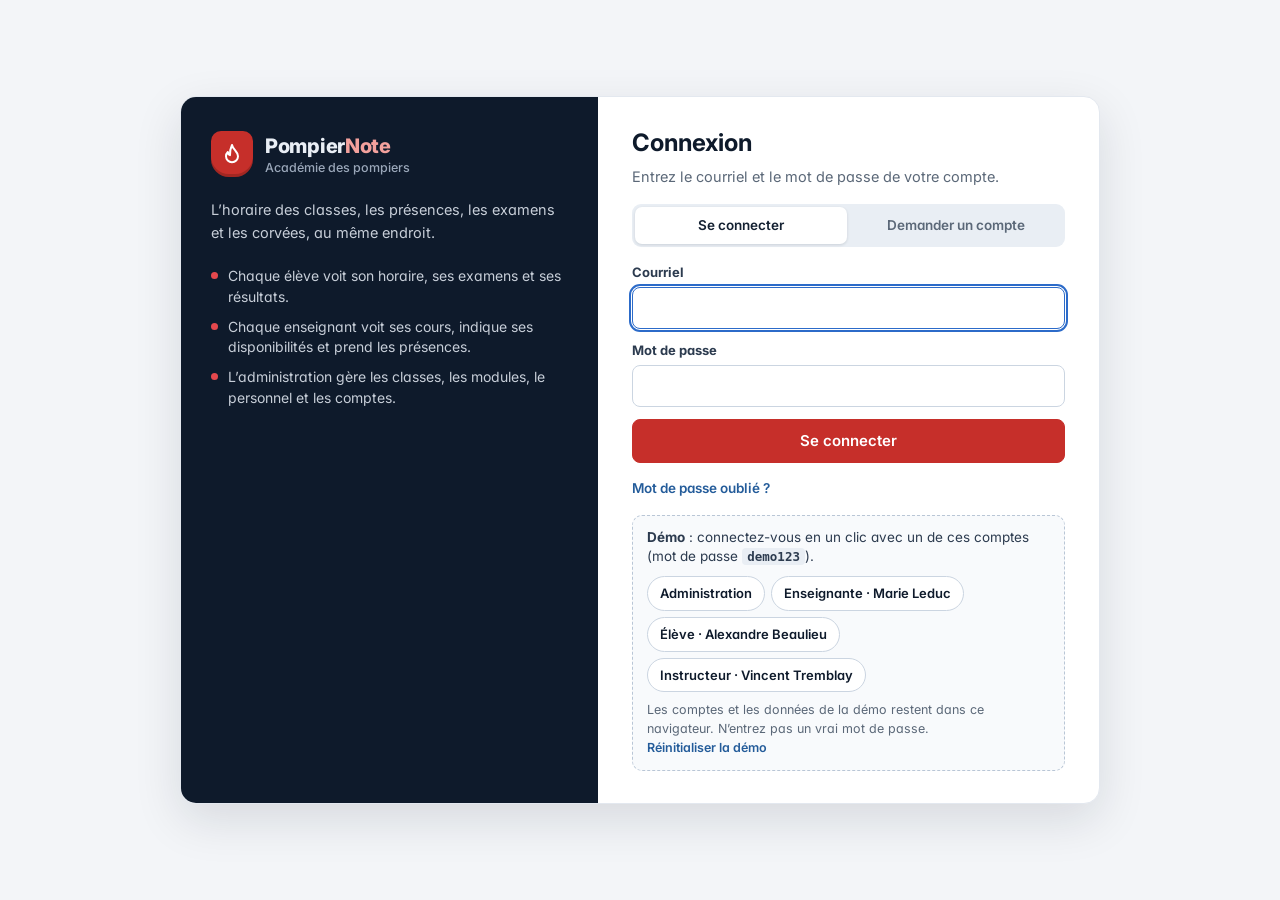
==== commit 19f19d2c: "Style compact : plus d’information à l’écran - Tout resserré dans les fichiers de styles : menu à 22" ====
--- a/demo.html
+++ b/demo.html
@@ -16,7 +16,7 @@
 <link rel="stylesheet" href="https://fonts.googleapis.com/css2?family=Inter:wght@400;500;600;700;800&amp;display=swap">
 <style>
 :root{
-  /* PompierNote v2 : menu marine, fond gris très clair, cartes blanches à coins arrondis, un seul rouge. Thème clair seulement. */
+  /* PompierNote v2, style compact : menu marine étroit, fond gris très clair, cartes blanches serrées, un seul rouge. Thème clair seulement. */
   color-scheme:light;
   --side:#0E1A2B; --side-ink:#E9EEF5; --side-soft:#B9C4D3; --side-muted:#7F8DA3; --side-line:#1F2E44; --side-hover:#162539; --side-active:#1D2F4A;
   --bg:#F3F5F8; --surface:#FFFFFF; --surface-2:#F8FAFC; --head:#F8FAFC; --head-ink:#52627A; --row-ink:#16294A;
@@ -24,13 +24,13 @@
   --accent:#C62F2A; --accent-hover:#AD2722; --accent-ink:#FFFFFF; --eyebrow:#617086; --today:#C62F2A; --focus:#2563EB;
   --ok:#17784E; --ok-bg:#DDF5E8; --warn:#93580C; --warn-bg:#FFEDCC; --bad:#B42F3A; --bad-bg:#FDE3E4; --info:#245C9A; --info-bg:#DFEBFC; --off:#5A6676; --off-bg:#E7EAEE;
   --font:"Inter",system-ui,-apple-system,"Segoe UI",Roboto,Arial,sans-serif;
-  --r:12px; --r-sm:8px;
+  --r:10px; --r-sm:7px;
   --shadow-sm:0 1px 2px rgba(14,26,43,.05),0 1px 3px rgba(14,26,43,.07);
   --shadow:0 16px 48px rgba(14,26,43,.22);
 }
 *{box-sizing:border-box}
 [hidden]{display:none!important}
-body{margin:0;background:var(--bg);color:var(--ink);font:14px/1.5 var(--font);-webkit-font-smoothing:antialiased;font-feature-settings:"cv11"}
+body{margin:0;background:var(--bg);color:var(--ink);font:13.5px/1.45 var(--font);-webkit-font-smoothing:antialiased;font-feature-settings:"cv11"}
 body.lock{overflow:hidden}
 button,input,select,textarea{font:inherit;color:inherit}
 button{cursor:pointer}
@@ -48,78 +48,78 @@
 .kx{--card:#FFF0F1;--chip:#FFE0E1;--chip-ink:#B1353F;--bar:#E26A70}
 .role-chip{display:inline-flex;align-items:center;margin-left:6px;padding:1px 6px;border-radius:4px;font-size:11px;font-weight:700;background:#FFF1E0;color:#995D12;vertical-align:1px}
 /* Coquille : menu marine à gauche, barre de titre blanche en haut, contenu sur fond gris très clair */
-.app{display:grid;grid-template-columns:252px minmax(0,1fr);min-height:100vh;transition:grid-template-columns .22s ease}
-.app.side-mini{grid-template-columns:72px minmax(0,1fr)}
+.app{display:grid;grid-template-columns:220px minmax(0,1fr);min-height:100vh;transition:grid-template-columns .22s ease}
+.app.side-mini{grid-template-columns:60px minmax(0,1fr)}
 @media (prefers-reduced-motion: reduce){.app{transition:none}}
-.sidebar{background:var(--side);color:var(--side-ink);display:flex;flex-direction:column;padding:0 14px;position:sticky;top:0;height:100vh;overflow-y:auto;scrollbar-width:thin;scrollbar-color:var(--side-line) transparent}
-.brand{display:flex;align-items:center;gap:12px;padding:22px 4px 18px;color:#FFFFFF;font-weight:800;font-size:17px;letter-spacing:-.01em;line-height:1.2;min-width:0}
+.sidebar{background:var(--side);color:var(--side-ink);display:flex;flex-direction:column;padding:0 10px;position:sticky;top:0;height:100vh;overflow-y:auto;scrollbar-width:thin;scrollbar-color:var(--side-line) transparent}
+.brand{display:flex;align-items:center;gap:10px;padding:14px 4px 12px;color:#FFFFFF;font-weight:800;font-size:17px;letter-spacing:-.01em;line-height:1.2;min-width:0}
 .brand>div{min-width:0;overflow-wrap:anywhere}
-.brand .bn{white-space:nowrap;font-size:18px;letter-spacing:-.015em}
+.brand .bn{white-space:nowrap;font-size:16px;letter-spacing:-.015em}
 .brand .bn i{font-style:normal;color:#F3A19D}
-.brand small{display:block;margin-top:2px;font-size:12px;letter-spacing:0;color:var(--side-muted);font-weight:500;white-space:nowrap;overflow:hidden;text-overflow:ellipsis}
-.brand-icon{width:40px;height:44px;border-radius:10px 10px 18px 18px;background:var(--accent);display:grid;place-items:center;flex:none;color:#FFFFFF;box-shadow:inset 0 -3px 0 rgba(0,0,0,.18)}
-.brand-icon svg{width:22px;height:22px}
-.ws-label{display:inline-flex;align-self:flex-start;margin:0 4px 6px;padding:3px 9px;border-radius:999px;background:var(--side-hover);color:var(--side-soft);letter-spacing:.08em;font-size:10.5px;font-weight:700;text-transform:uppercase}
-.nav{list-style:none;margin:0;padding:0;display:flex;flex-direction:column;gap:2px}
-.nav-sec{padding:16px 12px 6px;color:var(--side-muted);font-size:10.5px;font-weight:700;letter-spacing:.12em;text-transform:uppercase}
-.nav-sec:first-child{padding-top:10px}
-.nav button{position:relative;display:flex;align-items:center;gap:11px;width:100%;padding:9px 12px;border:0;border-radius:var(--r-sm);background:none;color:var(--side-soft);font-size:14px;font-weight:500;text-align:left}
+.brand small{display:block;margin-top:1px;font-size:11.5px;letter-spacing:0;color:var(--side-muted);font-weight:500;white-space:nowrap;overflow:hidden;text-overflow:ellipsis}
+.brand-icon{width:32px;height:36px;border-radius:8px 8px 15px 15px;background:var(--accent);display:grid;place-items:center;flex:none;color:#FFFFFF;box-shadow:inset 0 -3px 0 rgba(0,0,0,.18)}
+.brand-icon svg{width:18px;height:18px}
+.ws-label{display:inline-flex;align-self:flex-start;margin:0 4px 2px;padding:2px 8px;border-radius:999px;background:var(--side-hover);color:var(--side-soft);letter-spacing:.08em;font-size:10px;font-weight:700;text-transform:uppercase}
+.nav{list-style:none;margin:0;padding:0;display:flex;flex-direction:column;gap:1px}
+.nav-sec{padding:12px 10px 3px;color:var(--side-muted);font-size:10px;font-weight:700;letter-spacing:.12em;text-transform:uppercase}
+.nav-sec:first-child{padding-top:8px}
+.nav button{position:relative;display:flex;align-items:center;gap:10px;width:100%;padding:6px 10px;border:0;border-radius:var(--r-sm);background:none;color:var(--side-soft);font-size:13.5px;font-weight:500;text-align:left}
 .nav button .ic{opacity:.85}
 .nav button:hover{background:var(--side-hover);color:#FFFFFF}
 .nav button[aria-current="page"]{background:var(--side-active);color:#FFFFFF;font-weight:600}
 .nav button[aria-current="page"] .ic{opacity:1;color:#F3A19D}
-.nav button[aria-current="page"]::before{content:"";position:absolute;left:-14px;top:9px;bottom:9px;width:3px;border-radius:0 3px 3px 0;background:var(--accent)}
-.person{border-top:1px solid var(--side-line);display:flex;align-items:center;gap:10px;padding:14px 4px 18px;font-size:12px;color:var(--side-ink)}
+.nav button[aria-current="page"]::before{content:"";position:absolute;left:-10px;top:7px;bottom:7px;width:3px;border-radius:0 3px 3px 0;background:var(--accent)}
+.person{border-top:1px solid var(--side-line);display:flex;align-items:center;gap:10px;padding:10px 4px 12px;font-size:12px;color:var(--side-ink)}
 .person b{display:block;font-size:13px}
 .person small{display:block;color:var(--side-muted);margin-top:2px;font-size:12px}
-.content{min-width:0;padding:0 clamp(16px,2.4vw,32px) 56px;display:flex;flex-direction:column;gap:18px}
+.content{min-width:0;padding:0 clamp(12px,1.8vw,24px) 40px;display:flex;flex-direction:column;gap:12px}
 /* Menu rétractable */
-.side-toggle{margin-top:auto;margin-bottom:6px;display:flex;align-items:center;gap:11px;width:100%;padding:9px 12px;border:0;border-radius:var(--r-sm);background:none;color:var(--side-muted);font-size:13px;text-align:left}
+.side-toggle{margin-top:auto;margin-bottom:4px;display:flex;align-items:center;gap:10px;width:100%;padding:6px 10px;border:0;border-radius:var(--r-sm);background:none;color:var(--side-muted);font-size:12.5px;text-align:left}
 .nav+.side-toggle{margin-top:auto;padding-top:9px}
 .side-toggle:hover{background:var(--side-hover);color:#FFFFFF}
 .side-toggle .ic{transition:transform .2s}
-.side-mini .sidebar{padding:0 10px}
+.side-mini .sidebar{padding:0 8px}
 .side-mini .brand{justify-content:center;padding-inline:0}
 .side-mini .brand>div,.side-mini .ws-label,.side-mini .person>div,.side-mini .nav-sec{display:none}
 .side-mini .nav button,.side-mini .side-toggle{justify-content:center;padding-inline:0;position:relative}
 .side-mini .nav button>span,.side-mini .side-toggle>span{position:absolute;width:1px;height:1px;overflow:hidden;clip:rect(0 0 0 0);white-space:nowrap}
-.side-mini .nav button[aria-current="page"]::before{left:-10px}
+.side-mini .nav button[aria-current="page"]::before{left:-8px}
 .side-mini .side-toggle .ic{transform:rotate(180deg)}
 .side-mini .person{justify-content:center;padding-inline:0}
 @media (prefers-reduced-motion: reduce){.side-toggle .ic{transition:none}}
 /* Bandeau et profils */
-.banner{display:flex;flex-wrap:wrap;align-items:center;justify-content:space-between;gap:12px 20px;background:var(--surface);border:1px solid var(--line);border-left:3px solid var(--accent);border-radius:var(--r);padding:12px 12px 12px 16px;box-shadow:var(--shadow-sm)}
-.banner strong{display:block;font-size:15px;color:var(--ink)}
-.banner p{margin:3px 0 0;color:var(--muted);font-size:13px}
+.banner{display:flex;flex-wrap:wrap;align-items:center;justify-content:space-between;gap:8px 16px;background:var(--surface);border:1px solid var(--line);border-left:3px solid var(--accent);border-radius:var(--r);padding:8px 10px 8px 14px;box-shadow:var(--shadow-sm)}
+.banner strong{display:block;font-size:13.5px;color:var(--ink)}
+.banner p{margin:1px 0 0;color:var(--muted);font-size:12.5px}
 .banner>div:first-child{min-width:0;flex:1 1 280px}
 .roles{display:inline-flex;gap:3px;padding:3px;background:var(--role-bg);border-radius:10px}
-.roles button{border:0;background:none;padding:8px 15px;border-radius:var(--r-sm);font-weight:600;font-size:14px;color:var(--muted)}
+.roles button{border:0;background:none;padding:5px 12px;border-radius:var(--r-sm);font-weight:600;font-size:13px;color:var(--muted)}
 .roles button:hover{color:var(--ink)}
 .roles button[aria-pressed="true"]{background:var(--role);color:#FFFFFF;box-shadow:var(--shadow-sm)}
 /* Bandeau de démonstration (profils + données d’exemple) : se replie, le choix est retenu */
 .demo{display:grid;grid-template-rows:1fr;transition:grid-template-rows .26s ease,opacity .2s ease,margin .26s ease}
-.demo-in{min-height:0;overflow:hidden;display:flex;flex-direction:column;gap:12px;padding:1px 1px 3px}
-.demo.is-hidden{grid-template-rows:0fr;opacity:0;margin-bottom:-18px;visibility:hidden;transition:grid-template-rows .26s ease,opacity .2s ease,margin .26s ease,visibility 0s .26s}
+.demo-in{min-height:0;overflow:hidden;display:flex;flex-direction:column;gap:8px;padding:1px 1px 3px}
+.demo.is-hidden{grid-template-rows:0fr;opacity:0;margin-bottom:-12px;visibility:hidden;transition:grid-template-rows .26s ease,opacity .2s ease,margin .26s ease,visibility 0s .26s}
 .demo.is-hidden .demo-in{padding:0}
-.demo-hide{display:inline-flex;align-items:center;gap:7px;min-height:38px;padding:0 13px;border:1px solid var(--line);border-radius:var(--r-sm);background:var(--surface);color:var(--muted);font-size:13px;font-weight:600;flex:none}
+.demo-hide{display:inline-flex;align-items:center;gap:7px;min-height:32px;padding:0 11px;border:1px solid var(--line);border-radius:var(--r-sm);background:var(--surface);color:var(--muted);font-size:12.5px;font-weight:600;flex:none}
 .demo-hide:hover{color:var(--ink);border-color:var(--line-strong);background:var(--surface-2)}
 .head-side{display:flex;flex-wrap:wrap;align-items:center;gap:8px 10px}
-.demo-show{display:inline-flex;align-items:center;gap:6px;min-height:34px;padding:0 12px;border:1px solid var(--line);border-radius:999px;background:var(--surface);color:var(--muted);font-size:12px;font-weight:600}
+.demo-show{display:inline-flex;align-items:center;gap:6px;min-height:30px;padding:0 10px;border:1px solid var(--line);border-radius:999px;background:var(--surface);color:var(--muted);font-size:12px;font-weight:600}
 .demo-show:hover{color:var(--ink);border-color:var(--line-strong)}
 .demo-hide .ic,.demo-show .ic{width:15px;height:15px}
 @media (prefers-reduced-motion: reduce){.demo,.demo.is-hidden{transition:none}}
 .notices{display:flex;flex-direction:column;gap:8px}
 .notices:empty{display:none}
-.notice{display:flex;flex-wrap:wrap;align-items:center;gap:8px 16px;padding:11px 14px;border-radius:var(--r);border:1px solid var(--line);background:var(--surface);font-size:14px;box-shadow:var(--shadow-sm)}
+.notice{display:flex;flex-wrap:wrap;align-items:center;gap:6px 14px;padding:8px 12px;border-radius:var(--r);border:1px solid var(--line);background:var(--surface);font-size:13px;box-shadow:var(--shadow-sm)}
 .notice.warn{border-color:#F1D39C;background:#FFF8EA}
 .notice p{margin:0;flex:1 1 280px;min-width:0}
 .notice ul{margin:4px 0 0;padding-left:18px;flex-basis:100%}
 /* Barre de titre : bande blanche en haut du contenu, titre à gauche, cloche et actions à droite */
-.page-heading{display:flex;justify-content:space-between;align-items:center;gap:10px 20px;flex-wrap:wrap;margin:0 calc(-1 * clamp(16px,2.4vw,32px));padding:16px clamp(16px,2.4vw,32px);background:var(--surface);border-bottom:1px solid var(--line);min-height:72px}
-.page-heading h1{margin:0;font-size:22px;font-weight:700;letter-spacing:-.015em;line-height:1.2;color:var(--ink);text-wrap:balance}
-.page-heading p{margin:3px 0 0;color:var(--muted);font-size:13.5px}
+.page-heading{display:flex;justify-content:space-between;align-items:center;gap:8px 16px;flex-wrap:wrap;margin:0 calc(-1 * clamp(12px,1.8vw,24px));padding:10px clamp(12px,1.8vw,24px);background:var(--surface);border-bottom:1px solid var(--line);min-height:54px}
+.page-heading h1{margin:0;font-size:18px;font-weight:700;letter-spacing:-.015em;line-height:1.2;color:var(--ink);text-wrap:balance}
+.page-heading p{margin:1px 0 0;color:var(--muted);font-size:12.5px}
 /* Boutons et champs */
-.btn{min-height:40px;padding:8px 15px;border:1px solid var(--line);border-radius:var(--r-sm);background:var(--surface);box-shadow:0 1px 2px rgba(14,26,43,.05);font-size:13.5px;font-weight:600;color:var(--ink);transition:background .12s,border-color .12s,box-shadow .12s;display:inline-flex;align-items:center;justify-content:center;gap:8px;white-space:nowrap}
+.btn{min-height:34px;padding:6px 12px;border:1px solid var(--line);border-radius:var(--r-sm);background:var(--surface);box-shadow:0 1px 2px rgba(14,26,43,.05);font-size:13px;font-weight:600;color:var(--ink);transition:background .12s,border-color .12s,box-shadow .12s;display:inline-flex;align-items:center;justify-content:center;gap:6px;white-space:nowrap}
 .btn:hover{background:var(--surface-2);border-color:var(--line-strong)}
 .btn.primary{background:var(--accent);border-color:var(--accent);color:var(--accent-ink);box-shadow:0 1px 2px rgba(198,47,42,.25),inset 0 1px 0 rgba(255,255,255,.12)}
 .btn.primary:hover{background:var(--accent-hover);border-color:var(--accent-hover)}
@@ -127,29 +127,29 @@
 .btn.danger:hover{background:var(--bad-bg)}
 .btn.ghost{border-color:transparent;background:none;box-shadow:none;color:var(--muted)}
 .btn.ghost:hover{color:var(--ink);background:var(--role-bg)}
-.btn.sm{min-height:34px;padding:6px 11px}
+.btn.sm{min-height:30px;padding:4px 10px}
 .btn:disabled{opacity:.45;cursor:not-allowed}
-.btn .ic{width:16px;height:16px}
-.icon-btn{width:40px;height:40px;border:1px solid var(--line);border-radius:var(--r-sm);box-shadow:0 1px 2px rgba(14,26,43,.05);background:var(--surface);display:inline-grid;place-items:center;color:var(--ink);flex:none}
+.btn .ic{width:15px;height:15px}
+.icon-btn{width:34px;height:34px;border:1px solid var(--line);border-radius:var(--r-sm);box-shadow:0 1px 2px rgba(14,26,43,.05);background:var(--surface);display:inline-grid;place-items:center;color:var(--ink);flex:none}
 .icon-btn:hover{background:var(--surface-2)}
 .icon-btn:disabled{opacity:.4;cursor:not-allowed}
-select,.search{min-height:40px;border:1px solid var(--line-strong);border-radius:var(--r-sm);background:var(--surface);padding:0 10px;font-size:14px;color:var(--ink);min-width:0;max-width:100%}
-.search{padding-left:12px;width:260px}
+select,.search{min-height:34px;border:1px solid var(--line-strong);border-radius:var(--r-sm);background:var(--surface);padding:0 9px;font-size:13.5px;color:var(--ink);min-width:0;max-width:100%}
+.search{padding-left:12px;width:240px}
 select:hover,.search:hover{border-color:#B5C0CE}
 .seg{display:inline-flex;gap:2px;padding:3px;background:var(--role-bg);border-radius:var(--r);flex-wrap:wrap}
-.seg button{border:0;background:none;padding:7px 13px;border-radius:var(--r-sm);font-size:13px;font-weight:600;color:var(--muted)}
+.seg button{border:0;background:none;padding:5px 11px;border-radius:var(--r-sm);font-size:12.5px;font-weight:600;color:var(--muted)}
 .seg button:hover{color:var(--ink)}
 .seg button[aria-pressed="true"]{background:var(--surface);color:var(--ink);box-shadow:0 1px 2px rgba(14,26,43,.08),0 1px 4px rgba(14,26,43,.08)}
 /* Barre d’outils */
-.toolbar{display:flex;flex-wrap:wrap;align-items:center;gap:10px}
+.toolbar{display:flex;flex-wrap:wrap;align-items:center;gap:8px}
 .toolbar .grow{flex:1 1 0}
 .weeknav{display:flex;align-items:center;gap:8px;flex-wrap:wrap}
-.range{min-height:40px;display:inline-flex;align-items:center;padding:0 14px;border:1px solid var(--line);border-radius:var(--r-sm);box-shadow:0 1px 2px rgba(14,26,43,.05);background:var(--surface);font-weight:700;font-size:14px;color:var(--ink);white-space:nowrap}
+.range{min-height:34px;display:inline-flex;align-items:center;padding:0 12px;border:1px solid var(--line);border-radius:var(--r-sm);box-shadow:0 1px 2px rgba(14,26,43,.05);background:var(--surface);font-weight:700;font-size:13.5px;color:var(--ink);white-space:nowrap}
 .summary{display:flex;flex-wrap:wrap;gap:4px 20px;margin:0;font-size:14px;color:var(--muted)}
 .summary b{color:var(--ink);font-size:16px;margin-right:4px}
 .summary .need b{color:var(--warn)}
 /* Étiquettes */
-.chip{display:inline-flex;align-items:center;padding:3px 9px;border-radius:999px;font-size:11.5px;font-weight:700;line-height:1.25;white-space:nowrap;background:var(--chip,#E1E7F2);color:var(--chip-ink,#546C91);font-variant-numeric:tabular-nums;flex:none}
+.chip{display:inline-flex;align-items:center;padding:2px 8px;border-radius:999px;font-size:11px;font-weight:700;line-height:1.25;white-space:nowrap;background:var(--chip,#E1E7F2);color:var(--chip-ink,#546C91);font-variant-numeric:tabular-nums;flex:none}
 .chip.ok{background:var(--ok-bg);color:var(--ok)}
 .chip.warn{background:var(--warn-bg);color:var(--warn)}
 .chip.bad,.chip.exam{background:var(--bad-bg);color:var(--bad)}
@@ -157,12 +157,12 @@
 .chip.off{background:var(--off-bg);color:var(--off)}
 .chip.today{background:var(--accent);color:var(--accent-ink)}
 /* Tableau de la semaine */
-.week{display:grid;grid-template-columns:104px repeat(5,minmax(0,1fr));background:var(--surface);border:1px solid var(--line);border-radius:var(--r);overflow:hidden}
+.week{display:grid;grid-template-columns:90px repeat(5,minmax(0,1fr));background:var(--surface);border:1px solid var(--line);border-radius:var(--r);overflow:hidden}
 .wk-row{display:contents}
-.wk-corner,.wk-day{background:var(--head);color:var(--head-ink);border-bottom:1px solid var(--line);padding:12px 6px;font-size:13px;font-weight:700;text-align:center}
+.wk-corner,.wk-day{background:var(--head);color:var(--head-ink);border-bottom:1px solid var(--line);padding:8px 6px;font-size:12.5px;font-weight:700;text-align:center}
 .wk-corner{text-align:left;padding-left:12px;font-size:11px;text-transform:uppercase;letter-spacing:.06em}
 .wk-day.is-today{box-shadow:inset 0 -3px var(--today)}
-.wk-class{background:var(--surface-2);border-bottom:1px solid var(--line-2);padding:12px;display:flex;flex-direction:column;color:var(--row-ink);font-weight:700;font-size:17px;line-height:1.2;min-width:0;overflow-wrap:anywhere}
+.wk-class{background:var(--surface-2);border-bottom:1px solid var(--line-2);padding:9px 10px;display:flex;flex-direction:column;color:var(--row-ink);font-weight:700;font-size:15px;line-height:1.2;min-width:0;overflow-wrap:anywhere}
 .wk-class small{color:var(--muted);font-size:11px;font-weight:500;margin-bottom:2px}
 .day-head{font-size:16px}
 .day-head small{text-transform:capitalize;font-size:12px;font-weight:700}
@@ -173,16 +173,16 @@
 .day-pick small{font-size:11px;font-weight:600;margin-top:2px}
 .wk-day.day-col.on{background:#E8F0FA;box-shadow:inset 0 -3px var(--role)}
 .wk-day-range{min-width:190px;text-transform:none}
-.wk-cell{border-bottom:1px solid var(--line-2);border-left:1px solid var(--line-2);padding:8px;display:flex;flex-direction:column;gap:8px;min-width:0}
+.wk-cell{border-bottom:1px solid var(--line-2);border-left:1px solid var(--line-2);padding:6px;display:flex;flex-direction:column;gap:6px;min-width:0}
 .wk-cell.is-today{background:#F9FBFF}
 .week>.wk-row:last-child>*{border-bottom:0}
 .cell-note{margin:0;padding:10px 6px;font-size:13px;color:#8E9AAB}
-.cc{display:flex;flex-direction:column;gap:4px;width:100%;padding:9px 11px 10px;border:1px solid transparent;border-left:3px solid var(--bar,#9AA8BD);border-radius:var(--r-sm);background:var(--card,#F1F4F9);text-align:left;color:var(--ink);min-width:0;transition:border-color .15s,box-shadow .15s}
+.cc{display:flex;flex-direction:column;gap:2px;width:100%;padding:6px 9px 7px;border:1px solid transparent;border-left:3px solid var(--bar,#9AA8BD);border-radius:var(--r-sm);background:var(--card,#F1F4F9);text-align:left;color:var(--ink);min-width:0;transition:border-color .15s,box-shadow .15s}
 button.cc:hover{border-top-color:#C8D3DF;border-right-color:#C8D3DF;border-bottom-color:#C8D3DF;box-shadow:0 2px 8px rgba(20,33,50,.09)}
 .cc-top{display:flex;flex-wrap:wrap;align-items:center;justify-content:space-between;gap:3px 8px}
-.cc-time{font-size:12.5px;font-weight:700;color:var(--chip-ink,var(--muted));font-variant-numeric:tabular-nums;white-space:nowrap}
+.cc-time{font-size:12px;font-weight:700;color:var(--chip-ink,var(--muted));font-variant-numeric:tabular-nums;white-space:nowrap}
 .cc-kind{padding:2px 8px;border-radius:999px;background:var(--chip,#E1E7F2);color:var(--chip-ink,#546C91);font-size:11px;font-weight:700;line-height:1.3;white-space:nowrap}
-.cc-foot{display:flex;flex-wrap:wrap;align-items:center;gap:4px 8px;margin-top:4px;padding-top:6px;border-top:1px solid rgba(20,33,50,.08)}
+.cc-foot{display:flex;flex-wrap:wrap;align-items:center;gap:4px 8px;margin-top:3px;padding-top:4px;border-top:1px solid rgba(20,33,50,.08)}
 .cc-st{display:inline-flex;align-items:center;gap:6px;font-size:12px;font-weight:600;color:var(--muted);white-space:nowrap}
 .cc-st::before{content:"";width:7px;height:7px;border-radius:50%;background:currentColor;flex:none}
 .cc-st.ok{color:var(--ok)}
@@ -192,8 +192,8 @@
 .cc-flag{margin-left:auto;padding:1px 7px;border:1px solid var(--line-strong);border-radius:5px;background:rgba(255,255,255,.65);font-size:11px;font-weight:700;color:var(--ink-2);white-space:nowrap}
 .cc-st+.cc-flag,.cc-flag+.cc-flag{margin-left:0}
 .cc-tags{display:flex;flex-wrap:wrap;gap:4px;align-items:center}
-.cc strong{font-size:14px;font-weight:700;line-height:1.3;color:var(--ink);overflow-wrap:break-word;margin-top:2px}
-.cc-meta{font-size:12.5px;color:var(--muted);line-height:1.35;overflow-wrap:anywhere}
+.cc strong{font-size:13px;font-weight:700;line-height:1.3;color:var(--ink);overflow-wrap:break-word;margin-top:1px}
+.cc-meta{font-size:12px;color:var(--muted);line-height:1.35;overflow-wrap:anywhere}
 .cc.cancelled{background:#F2F3F5}
 .cc.cancelled strong{text-decoration:line-through;color:var(--muted)}
 .cc.offday{background:#F0F3F8}
@@ -208,26 +208,26 @@
 .daytabs .is-today:not([aria-pressed="true"]){border-color:var(--today)}
 .daytabs .mark{width:6px;height:6px;border-radius:50%;background:var(--ok);margin-top:3px}
 /* Panneaux, tableaux, indicateurs */
-.panels{display:grid;grid-template-columns:repeat(auto-fit,minmax(min(100%,300px),1fr));gap:12px;align-items:start}
-.panel,.page-panel{background:var(--surface);border:1px solid var(--line);border-radius:var(--r);padding:18px 20px;min-width:0;box-shadow:var(--shadow-sm)}
+.panels{display:grid;grid-template-columns:repeat(auto-fit,minmax(min(100%,300px),1fr));gap:10px;align-items:start}
+.panel,.page-panel{background:var(--surface);border:1px solid var(--line);border-radius:var(--r);padding:14px 16px;min-width:0;box-shadow:var(--shadow-sm)}
 .page-panel{display:flex;flex-direction:column;gap:16px}
 .narrow{max-width:860px}
-.panel h2{margin:0 0 12px;font-size:15px;font-weight:700;letter-spacing:-.005em;color:var(--ink)}
+.panel h2{margin:0 0 8px;font-size:14px;font-weight:700;letter-spacing:-.005em;color:var(--ink)}
 .panel p{margin:0 0 8px}
-.big{font-weight:700;font-size:30px;line-height:1;margin:0 0 8px;font-variant-numeric:tabular-nums}
+.big{font-weight:700;font-size:26px;line-height:1;margin:0 0 6px;font-variant-numeric:tabular-nums}
 .big span{font-size:18px;color:var(--muted)}
 .meter{height:7px;background:var(--role-bg);border-radius:999px;overflow:hidden;margin-bottom:8px}
 .meter i{display:block;height:100%;background:var(--ok)}
-.kpis{display:grid;grid-template-columns:repeat(auto-fit,minmax(min(100%,170px),1fr));gap:12px}
-.kpi{background:var(--surface);border:1px solid var(--line);border-radius:var(--r);padding:16px 18px;min-width:0;box-shadow:var(--shadow-sm)}
+.kpis{display:grid;grid-template-columns:repeat(auto-fit,minmax(min(100%,170px),1fr));gap:10px}
+.kpi{background:var(--surface);border:1px solid var(--line);border-radius:var(--r);padding:11px 14px;min-width:0;box-shadow:var(--shadow-sm)}
 .kpi span{display:block;font-size:11px;font-weight:700;text-transform:uppercase;letter-spacing:.09em;color:var(--muted)}
-.kpi b{display:block;font-size:28px;margin-top:6px;color:var(--ink);font-variant-numeric:tabular-nums;line-height:1.1}
+.kpi b{display:block;font-size:23px;margin-top:3px;color:var(--ink);font-variant-numeric:tabular-nums;line-height:1.1}
 .kpi small{display:block;color:var(--muted);font-size:13px;margin-top:3px}
 .kpi.need b{color:var(--warn)}
 .tbl-wrap{overflow-x:auto;background:var(--surface);border:1px solid var(--line);border-radius:var(--r);box-shadow:var(--shadow-sm)}
 table.tbl{width:100%;border-collapse:collapse;min-width:640px}
-.tbl th{background:var(--head);color:var(--head-ink);font-size:11px;font-weight:600;text-transform:uppercase;letter-spacing:.07em;text-align:left;padding:11px 20px;border-bottom:1px solid var(--line);white-space:nowrap}
-.tbl td{padding:12px 20px;border-bottom:1px solid var(--line-2);vertical-align:middle;font-size:14.5px}
+.tbl th{background:var(--head);color:var(--head-ink);font-size:11px;font-weight:600;text-transform:uppercase;letter-spacing:.07em;text-align:left;padding:8px 16px;border-bottom:1px solid var(--line);white-space:nowrap}
+.tbl td{padding:8px 16px;border-bottom:1px solid var(--line-2);vertical-align:middle;font-size:13.5px}
 .tbl tr:last-child td{border-bottom:0}
 .tbl tr.row-link{cursor:pointer}
 .tbl tr.row-link:hover td{background:var(--surface-2)}
@@ -244,12 +244,12 @@
 .hr-m[aria-pressed="true"]{background:var(--surface);color:var(--ink);box-shadow:inset 0 0 0 1px var(--role)}
 .hr-tot td{font-weight:700;background:var(--head);border-top:1px solid var(--line)}
 .hr-tot td.on{background:var(--role-bg)}
-.bell{position:relative;width:40px;height:40px;border:1px solid var(--line);border-radius:var(--r-sm);box-shadow:0 1px 2px rgba(14,26,43,.05);background:var(--surface);display:inline-grid;place-items:center;color:var(--ink-2);flex:none}
+.bell{position:relative;width:34px;height:34px;border:1px solid var(--line);border-radius:var(--r-sm);box-shadow:0 1px 2px rgba(14,26,43,.05);background:var(--surface);display:inline-grid;place-items:center;color:var(--ink-2);flex:none}
 .bell:hover{background:var(--surface-2);color:var(--ink)}
-.bell .ic{width:19px;height:19px}
-.bell-n{position:absolute;top:-5px;right:-5px;min-width:19px;height:19px;padding:0 5px;border-radius:999px;background:var(--bad);color:#FFFFFF;font-size:11.5px;font-weight:700;font-style:normal;line-height:19px;text-align:center}
+.bell .ic{width:17px;height:17px}
+.bell-n{position:absolute;top:-4px;right:-4px;min-width:17px;height:17px;padding:0 5px;border-radius:999px;background:var(--bad);color:#FFFFFF;font-size:10.5px;font-weight:700;font-style:normal;line-height:17px;text-align:center}
 .nf-list{list-style:none;margin:0;padding:0;display:flex;flex-direction:column;gap:8px}
-.nf-row{display:flex;flex-direction:column;gap:6px;width:100%;padding:12px 14px;border:1px solid var(--line);border-radius:var(--r);background:var(--surface);text-align:left;font:inherit;color:var(--ink);cursor:pointer}
+.nf-row{display:flex;flex-direction:column;gap:6px;width:100%;padding:9px 12px;border:1px solid var(--line);border-radius:var(--r);background:var(--surface);text-align:left;font:inherit;color:var(--ink);cursor:pointer}
 .nf-row:hover{background:var(--surface-2)}
 .nf-row.new{border-color:var(--role);box-shadow:inset 3px 0 0 var(--role)}
 .nf-h{display:flex;align-items:center;justify-content:space-between;gap:10px}
@@ -265,7 +265,7 @@
 .muted{color:var(--muted)}
 .sm{font-size:13px}
 .list{display:flex;flex-direction:column}
-.lrow{display:grid;grid-template-columns:62px minmax(0,1fr) auto;gap:10px;align-items:center;width:100%;padding:10px 0;background:none;border:0;text-align:left;color:var(--ink)}
+.lrow{display:grid;grid-template-columns:62px minmax(0,1fr) auto;gap:10px;align-items:center;width:100%;padding:7px 0;background:none;border:0;text-align:left;color:var(--ink)}
 .lrow+.lrow{border-top:1px solid var(--line-2)}
 button.lrow:hover .ti{text-decoration:underline}
 .lrow.cancelled .ti{text-decoration:line-through;color:var(--muted)}
@@ -275,10 +275,10 @@
 .what .ti{font-weight:700;font-size:14px}
 .what .sub{color:var(--muted);font-size:13px}
 .next{display:flex;flex-direction:column;gap:6px}
-.next .nx-t{font-weight:700;font-size:22px;line-height:1.2;margin:0;text-wrap:balance}
+.next .nx-t{font-weight:700;font-size:19px;line-height:1.2;margin:0;text-wrap:balance}
 .next .nx-w{font-weight:600;color:var(--ink-2)}
 .tl{list-style:none;margin:0;padding:0}
-.tl li{display:grid;grid-template-columns:52px minmax(0,1fr) auto;gap:16px;align-items:center;padding:10px 0;border-top:1px solid var(--line-2)}
+.tl li{display:grid;grid-template-columns:52px minmax(0,1fr) auto;gap:12px;align-items:center;padding:7px 0;border-top:1px solid var(--line-2)}
 .tl li:first-child{border-top:0}
 .tl .d{font-weight:700;font-variant-numeric:tabular-nums}
 .tl .d small{display:block;color:var(--muted);font-weight:400;font-size:12px}
@@ -286,34 +286,34 @@
 .tl .t b{display:block;font-size:15px}
 .tl .t span{color:var(--muted);font-size:13px}
 .tl li.past{opacity:.55}
-.empty{padding:40px 20px;text-align:center;background:var(--surface);border:1px dashed var(--line-strong);border-radius:var(--r)}
-.empty h2{font-size:19px;font-weight:700;letter-spacing:-.01em;margin:0 0 6px}
+.empty{padding:26px 18px;text-align:center;background:var(--surface);border:1px dashed var(--line-strong);border-radius:var(--r)}
+.empty h2{font-size:17px;font-weight:700;letter-spacing:-.01em;margin:0 0 6px}
 .empty p{margin:0 auto 14px;max-width:52ch;color:var(--muted)}
 .steps{text-align:left;max-width:52ch;margin:0 auto 18px;padding-left:22px;display:flex;flex-direction:column;gap:6px}
 .row{display:flex;flex-wrap:wrap;gap:8px;align-items:center}
 .empty .row{justify-content:center}
-.two{display:grid;grid-template-columns:minmax(0,1.4fr) minmax(0,1fr);gap:14px;align-items:start}
-.stackp{display:flex;flex-direction:column;gap:14px;min-width:0}
+.two{display:grid;grid-template-columns:minmax(0,1.4fr) minmax(0,1fr);gap:10px;align-items:start}
+.stackp{display:flex;flex-direction:column;gap:10px;min-width:0}
 /* Les grands blocs blancs ont la même ombre légère que les panneaux */
 .boardbox,.cl-list,.xm-tile,.md-m,.fiche-list,.ctl{box-shadow:var(--shadow-sm)}
 /* Tiroir */
 .scrim{position:fixed;inset:0;background:rgba(20,33,50,.45);z-index:20}
-.drawer{position:fixed;top:0;right:0;bottom:0;width:min(560px,100%);background:var(--surface);z-index:21;overflow-y:auto;box-shadow:var(--shadow);animation:slide .18s ease-out;display:flex;flex-direction:column}
+.drawer{position:fixed;top:0;right:0;bottom:0;width:min(520px,100%);background:var(--surface);z-index:21;overflow-y:auto;box-shadow:var(--shadow);animation:slide .18s ease-out;display:flex;flex-direction:column}
 @keyframes slide{from{transform:translateX(24px);opacity:.6}to{transform:none;opacity:1}}
 @media (prefers-reduced-motion: reduce){.drawer{animation:none}}
-.dr-top{display:flex;align-items:flex-start;gap:12px;justify-content:space-between;padding:calc(20px + env(safe-area-inset-top,0px)) 24px 0}
+.dr-top{display:flex;align-items:flex-start;gap:12px;justify-content:space-between;padding:calc(14px + env(safe-area-inset-top,0px)) 20px 0}
 .dr-tt{min-width:0}
 .eyebrow{margin:0;font-weight:700;text-transform:uppercase;letter-spacing:.14em;color:var(--eyebrow);font-size:11px}
-.dr-top h2{margin:6px 0 0;font-weight:700;font-size:22px;line-height:1.2;display:flex;align-items:center;gap:8px;flex-wrap:wrap;color:var(--ink)}
+.dr-top h2{margin:4px 0 0;font-weight:700;font-size:19px;line-height:1.2;display:flex;align-items:center;gap:8px;flex-wrap:wrap;color:var(--ink)}
 .dr-sub{margin:6px 0 0;color:var(--muted);font-size:14px}
-.dr-body{padding:18px 24px 24px;display:flex;flex-direction:column;gap:16px;flex:1}
+.dr-body{padding:12px 20px 18px;display:flex;flex-direction:column;gap:12px;flex:1}
 .dr-sec{display:flex;flex-direction:column;gap:8px}
 .dr-sec h3,.dr-h3{margin:0;font-weight:700;font-size:16px}
-.dr-foot{position:sticky;bottom:0;background:var(--surface);border-top:1px solid var(--line);padding:12px 24px calc(12px + env(safe-area-inset-bottom,0px));display:flex;gap:8px 10px;flex-wrap:wrap;align-items:center;z-index:2}
+.dr-foot{position:sticky;bottom:0;background:var(--surface);border-top:1px solid var(--line);padding:9px 20px calc(9px + env(safe-area-inset-bottom,0px));display:flex;gap:8px 10px;flex-wrap:wrap;align-items:center;z-index:2}
 .dr-foot p{margin:0;flex:1 1 200px;font-size:14px}
 .state{font-size:13px;color:var(--muted)}
 .state.dirty{color:var(--warn);font-weight:700}
-.sess-box{border:1px solid var(--line);border-radius:var(--r);padding:12px 14px;display:flex;flex-direction:column;gap:10px;background:var(--surface-2)}
+.sess-box{border:1px solid var(--line);border-radius:var(--r);padding:10px 12px;display:flex;flex-direction:column;gap:8px;background:var(--surface-2)}
 .sess-box p{margin:0}
 .sess-box .per-lg{font-weight:700;font-size:16px}
 .sb-head{display:flex;flex-direction:column;gap:7px}
@@ -331,7 +331,7 @@
 /* Présences */
 .att-sum{display:flex;flex-wrap:wrap;gap:6px}
 .att-list{list-style:none;margin:0;padding:0;display:flex;flex-direction:column}
-.att-list li{display:flex;align-items:center;gap:10px;padding:8px 0;border-top:1px solid var(--line-2)}
+.att-list li{display:flex;align-items:center;gap:10px;padding:6px 0;border-top:1px solid var(--line-2)}
 .att-list li:first-child{border-top:0}
 .att-list .nm{flex:1;min-width:0;font-weight:600;font-size:15px;overflow-wrap:anywhere}
 .att-list .nm small{display:block;font-weight:400;font-size:12px;color:var(--muted)}
@@ -344,9 +344,9 @@
 .ab-R[aria-pressed="true"],.ab-C[aria-pressed="true"]{background:var(--warn);border-color:var(--warn);color:#FFFFFF}
 .ab-M[aria-pressed="true"],.ab-F[aria-pressed="true"]{background:var(--info);border-color:var(--info);color:#FFFFFF}
 /* Formulaires */
-form{display:flex;flex-direction:column;gap:12px;margin:0}
-.field{display:flex;flex-direction:column;gap:5px;font-size:13px;color:var(--ink-2);font-weight:600;min-width:0}
-.field input,.field select,.field textarea{border:1px solid var(--line-strong);border-radius:var(--r-sm);background:var(--surface);padding:9px 10px;font-size:15px;font-weight:400;color:var(--ink);width:100%;min-width:0;min-height:40px}
+form{display:flex;flex-direction:column;gap:10px;margin:0}
+.field{display:flex;flex-direction:column;gap:4px;font-size:12.5px;color:var(--ink-2);font-weight:600;min-width:0}
+.field input,.field select,.field textarea{border:1px solid var(--line-strong);border-radius:var(--r-sm);background:var(--surface);padding:7px 9px;font-size:14px;font-weight:400;color:var(--ink);width:100%;min-width:0;min-height:36px}
 .field textarea{min-height:76px;resize:vertical}
 fieldset{border:1px solid var(--line);border-radius:var(--r);padding:8px 12px 12px;margin:0;min-width:0;display:flex;flex-direction:column;gap:10px}
 legend{font-size:13px;color:var(--ink-2);font-weight:600;padding:0 4px}
@@ -449,28 +449,28 @@
 /* Classes : cartes */
 .cl-list{container-type:inline-size;background:var(--surface);border:1px solid var(--line);border-radius:var(--r);overflow:hidden}
 .cl-cols{display:grid;grid-template-columns:minmax(0,1.4fr) minmax(0,1.6fr) 64px minmax(0,1fr) minmax(0,.9fr) 124px 132px;align-items:center;column-gap:18px}
-.cl-hd{padding:11px 22px;background:var(--head);border-bottom:1px solid var(--line);color:var(--head-ink);font-size:11.5px;font-weight:700;text-transform:uppercase;letter-spacing:.06em;white-space:nowrap}
+.cl-hd{padding:8px 18px;background:var(--head);border-bottom:1px solid var(--line);color:var(--head-ink);font-size:11.5px;font-weight:700;text-transform:uppercase;letter-spacing:.06em;white-space:nowrap}
 .cl-hd .n{text-align:center}
-.cl-row{padding:16px 22px;border-top:1px solid var(--line-2);cursor:pointer;transition:background-color .12s}
+.cl-row{padding:10px 18px;border-top:1px solid var(--line-2);cursor:pointer;transition:background-color .12s}
 .cl-hd+.cl-row{border-top:0}
 .cl-row:hover{background:var(--surface-2)}
 .cl-row:focus-visible{outline:3px solid var(--focus);outline-offset:-3px}
 .cl-c{display:flex;align-items:center;gap:12px;min-width:0}
-.cl-num{width:48px;height:48px;border-radius:var(--r);background:var(--role);color:#FFFFFF;display:grid;place-items:center;flex:none;font-size:18px;font-weight:700;font-variant-numeric:tabular-nums}
+.cl-num{width:40px;height:40px;border-radius:var(--r);background:var(--role);color:#FFFFFF;display:grid;place-items:center;flex:none;font-size:16px;font-weight:700;font-variant-numeric:tabular-nums}
 .cl-name{display:flex;flex-direction:column;gap:3px;min-width:0}
-.cl-name b{font-size:18px;line-height:1.2;color:var(--ink);white-space:nowrap}
+.cl-name b{font-size:15.5px;line-height:1.2;color:var(--ink);white-space:nowrap}
 .cl-name small{font-size:13px;color:var(--muted);overflow:hidden;text-overflow:ellipsis;white-space:nowrap}
 .cl-prin{display:flex;align-items:center;gap:10px;min-width:0;cursor:default}
-.cl-prin .av{width:36px;height:36px;font-size:12.5px}
+.cl-prin .av{width:30px;height:30px;font-size:12px}
 .cl-prin .av.none{background:var(--off-bg);color:var(--off)}
 .cl-prin select{flex:1 1 0;min-width:0;width:auto;min-height:36px;font-size:15px;font-weight:700;color:var(--ink);border:1px solid transparent;border-radius:var(--r-sm);background-color:transparent;padding:0 20px 0 6px;margin-left:-6px;cursor:pointer;text-overflow:ellipsis}
 .cl-prin select:hover,.cl-prin select:focus{border-color:var(--line-strong);background-color:var(--surface)}
 .cl-prin b{font-size:15px;color:var(--ink);overflow:hidden;text-overflow:ellipsis;white-space:nowrap}
 .cl-prin .none-t{color:var(--muted);font-weight:400}
-.cl-n{text-align:center;font-size:24px;font-weight:700;color:var(--ink);font-variant-numeric:tabular-nums}
+.cl-n{text-align:center;font-size:20px;font-weight:700;color:var(--ink);font-variant-numeric:tabular-nums}
 .cl-n.zero{color:var(--muted)}
 .cl-big{display:flex;flex-direction:column;gap:7px;min-width:0}
-.cl-big b{font-size:24px;line-height:1;color:var(--ink);font-variant-numeric:tabular-nums}
+.cl-big b{font-size:20px;line-height:1;color:var(--ink);font-variant-numeric:tabular-nums}
 .cl-big .meter{margin:0;height:8px}
 .cl-big.ok b{color:var(--ok)}.cl-big.warn b{color:var(--warn)}.cl-big.bad b{color:var(--bad)}
 .cl-big .none{color:var(--muted);font-weight:400}
@@ -496,36 +496,36 @@
 }
 .cl-add{margin-bottom:0}
 /* Examens : tableau de bord */
-.xm-tiles{display:grid;grid-template-columns:repeat(4,minmax(0,1fr));gap:12px;margin-bottom:14px}
-.xm-tile{display:flex;flex-direction:column;align-items:flex-start;gap:4px;min-width:0;padding:14px 18px;background:var(--surface);border:1px solid var(--line);border-radius:var(--r);text-align:left;color:var(--ink);cursor:pointer;transition:border-color .12s,box-shadow .12s}
+.xm-tiles{display:grid;grid-template-columns:repeat(4,minmax(0,1fr));gap:10px;margin-bottom:12px}
+.xm-tile{display:flex;flex-direction:column;align-items:flex-start;gap:2px;min-width:0;padding:10px 14px;background:var(--surface);border:1px solid var(--line);border-radius:var(--r);text-align:left;color:var(--ink);cursor:pointer;transition:border-color .12s,box-shadow .12s}
 .xm-tile:hover{border-color:var(--line-strong)}
 .xm-tile[aria-pressed="true"]{border-color:var(--role);box-shadow:inset 0 -3px 0 var(--role)}
 .xm-tile .lbl{font-size:11.5px;font-weight:700;text-transform:uppercase;letter-spacing:.06em;color:var(--muted)}
-.xm-tile b{font-size:30px;line-height:1.1;color:var(--ink);font-variant-numeric:tabular-nums}
+.xm-tile b{font-size:24px;line-height:1.1;color:var(--ink);font-variant-numeric:tabular-nums}
 .xm-tile b.ok{color:var(--ok)}.xm-tile b.warn{color:var(--warn)}.xm-tile b.bad{color:var(--bad)}
-.xm-tile small{font-size:13px;color:var(--muted);max-width:100%;overflow:hidden;text-overflow:ellipsis;white-space:nowrap}
+.xm-tile small{font-size:12.5px;color:var(--muted);max-width:100%;overflow:hidden;text-overflow:ellipsis;white-space:nowrap}
 .xm-h{margin:18px 0 10px;font-size:12px;font-weight:700;text-transform:uppercase;letter-spacing:.07em;color:var(--eyebrow)}
 .xm-cols{display:grid;align-items:center;column-gap:18px}
-.xm-up{grid-template-columns:52px minmax(0,2.4fr) 58px minmax(0,1fr) 130px}
-.xm-todo{grid-template-columns:52px minmax(0,2.4fr) 58px minmax(0,1.1fr) 170px}
-.xm-done{grid-template-columns:52px minmax(0,2.4fr) 58px minmax(0,1.1fr) 130px}
-.xm-me{grid-template-columns:52px minmax(0,2.4fr) minmax(0,1fr) 150px}
-.xm-hd{padding:11px 22px;background:var(--head);border-bottom:1px solid var(--line);color:var(--head-ink);font-size:11.5px;font-weight:700;text-transform:uppercase;letter-spacing:.06em;white-space:nowrap}
+.xm-up{grid-template-columns:44px minmax(0,2.4fr) 58px minmax(0,1fr) 130px}
+.xm-todo{grid-template-columns:44px minmax(0,2.4fr) 58px minmax(0,1.1fr) 170px}
+.xm-done{grid-template-columns:44px minmax(0,2.4fr) 58px minmax(0,1.1fr) 130px}
+.xm-me{grid-template-columns:44px minmax(0,2.4fr) minmax(0,1fr) 150px}
+.xm-hd{padding:8px 18px;background:var(--head);border-bottom:1px solid var(--line);color:var(--head-ink);font-size:11.5px;font-weight:700;text-transform:uppercase;letter-spacing:.06em;white-space:nowrap}
 .xm-hd .r{text-align:right}
-.xm-row{padding:12px 22px;border-top:1px solid var(--line-2)}
+.xm-row{padding:8px 18px;border-top:1px solid var(--line-2)}
 .xm-hd+.xm-row{border-top:0}
 .xm-row.go{cursor:pointer;transition:background-color .12s}
 .xm-row.go:hover{background:var(--surface-2)}
 .xm-row:focus-visible{outline:3px solid var(--focus);outline-offset:-3px}
-.xm-d{width:52px;height:58px;border-radius:var(--r);background:var(--role-bg);color:var(--role);display:flex;flex-direction:column;align-items:center;justify-content:center;line-height:1.05}
-.xm-d b{font-size:21px;font-variant-numeric:tabular-nums}
+.xm-d{width:44px;height:48px;border-radius:var(--r);background:var(--role-bg);color:var(--role);display:flex;flex-direction:column;align-items:center;justify-content:center;line-height:1.05}
+.xm-d b{font-size:18px;font-variant-numeric:tabular-nums}
 .xm-d small{font-size:10.5px;font-weight:700;text-transform:uppercase;letter-spacing:.04em}
 .xm-d.hot{background:#9F2D35;color:#FFFFFF}
 .xm-d.rep{background:var(--info-bg);color:var(--info)}
 .xm-t{display:flex;flex-direction:column;gap:3px;min-width:0}
-.xm-t b{font-size:16px;line-height:1.25;color:var(--ink);overflow:hidden;text-overflow:ellipsis;white-space:nowrap}
+.xm-t b{font-size:14.5px;line-height:1.25;color:var(--ink);overflow:hidden;text-overflow:ellipsis;white-space:nowrap}
 .xm-t b .cc-code{color:var(--muted)}
-.xm-t small{font-size:13px;color:var(--muted);overflow:hidden;text-overflow:ellipsis;white-space:nowrap}
+.xm-t small{font-size:12.5px;color:var(--muted);overflow:hidden;text-overflow:ellipsis;white-space:nowrap}
 .xm-m{font-size:14px;color:var(--ink-2)}
 .xm-end{display:flex;justify-content:flex-end}
 .xm-p b{font-size:20px}
@@ -537,7 +537,7 @@
 .nv-list{margin-bottom:14px}
 .nv-hd{display:flex;align-items:center;gap:12px;text-transform:none;letter-spacing:0;font-size:14px;color:var(--ink)}
 .nv-hd .nv-n{margin-left:auto;font-size:12.5px;font-weight:400;color:var(--muted)}
-.nv-row{display:grid;grid-template-columns:112px minmax(0,1fr) auto;gap:16px;align-items:start;padding:12px 22px;border-top:1px solid var(--line-2)}
+.nv-row{display:grid;grid-template-columns:112px minmax(0,1fr) auto;gap:16px;align-items:start;padding:9px 18px;border-top:1px solid var(--line-2)}
 .nv-hd+.nv-row{border-top:0}
 .nv-row .chip{justify-self:start;margin-top:2px}
 .nv-row .xm-t b{white-space:normal}
@@ -571,15 +571,15 @@
 .xm-mini+.xm-mini{border-top:1px solid var(--line-2)}
 .xm-mini:hover .xm-t b{text-decoration:underline}
 /* Affectations, mes cours, modules */
-.xm-a5{grid-template-columns:52px minmax(0,2.4fr) 58px minmax(0,1fr) minmax(170px,auto)}
-.xm-a6{grid-template-columns:52px minmax(0,2.2fr) 58px minmax(0,.9fr) minmax(0,1.1fr) 130px}
+.xm-a5{grid-template-columns:44px minmax(0,2.4fr) 58px minmax(0,1fr) minmax(170px,auto)}
+.xm-a6{grid-template-columns:44px minmax(0,2.2fr) 58px minmax(0,.9fr) minmax(0,1.1fr) 130px}
 .xm-afc{grid-template-columns:minmax(0,1.5fr) minmax(0,1.8fr) minmax(0,1fr) 210px}
 .xm-jr{grid-template-columns:96px minmax(0,1fr) 130px}
 .jr-w{display:flex;flex-direction:column;gap:2px;font-size:14px;color:var(--ink);white-space:nowrap}
 .jr-w small{font-size:12.5px;color:var(--muted)}
 .xm-jr .xm-t b,.xm-jr .xm-t small{white-space:normal}
 .xm-a5 .xm-end,.xm-afc .xm-end{gap:8px;align-items:center;flex-wrap:wrap}
-.xm-hd.xm-a5{grid-template-columns:52px minmax(0,2.4fr) 58px minmax(0,1fr) 170px}
+.xm-hd.xm-a5{grid-template-columns:44px minmax(0,2.4fr) 58px minmax(0,1fr) 170px}
 .xm-who .xm-t small{display:flex;flex-wrap:wrap;gap:4px;white-space:normal}
 .xm-hd .n,.md-h{text-align:center}
 .af-n{display:flex;flex-direction:column;gap:2px;min-width:0}
@@ -816,12 +816,12 @@
 .fiche-nav .grow{flex:1}
 .fi-lbl{max-width:190px;overflow:hidden;text-overflow:ellipsis;white-space:nowrap}
 .fiche-head{display:flex;flex-direction:column;gap:0;padding:0;overflow:hidden}
-.fh-top{display:flex;flex-wrap:wrap;align-items:center;gap:14px 18px;padding:18px 20px}
+.fh-top{display:flex;flex-wrap:wrap;align-items:center;gap:10px 14px;padding:12px 16px}
 .fh-stats{display:grid;grid-template-columns:repeat(auto-fit,minmax(118px,1fr));margin:0;border-top:1px solid var(--line-2);background:var(--surface-2)}
-.fh-stats>div{padding:12px 16px;border-left:1px solid var(--line-2);min-width:0}
+.fh-stats>div{padding:8px 14px;border-left:1px solid var(--line-2);min-width:0}
 .fh-stats>div:first-child{border-left:0}
 .fh-stats dt{font-size:11px;font-weight:700;text-transform:uppercase;letter-spacing:.08em;color:var(--muted)}
-.fh-stats dd{margin:3px 0 0;font-size:22px;font-weight:700;color:var(--ink);font-variant-numeric:tabular-nums;overflow:hidden;text-overflow:ellipsis;white-space:nowrap}
+.fh-stats dd{margin:1px 0 0;font-size:19px;font-weight:700;color:var(--ink);font-variant-numeric:tabular-nums;overflow:hidden;text-overflow:ellipsis;white-space:nowrap}
 .fh-stats dd.ok{color:var(--ok)}.fh-stats dd.warn{color:var(--warn)}.fh-stats dd.bad{color:var(--bad)}
 .fiche-tabs{align-self:flex-start}
 .fiche-tabs button{padding:9px 18px;font-size:14px}
@@ -905,7 +905,7 @@
 .chore-check input{width:18px;height:18px;margin:0;accent-color:#9A6700}
 .chore-check .ic{width:17px;height:17px}
 /* Barre de contrôle de l’horaire : une seule ligne, l’essentiel seulement */
-.ctl{display:flex;flex-wrap:wrap;align-items:center;gap:10px 12px;padding:10px 12px;background:var(--surface);border:1px solid var(--line);border-radius:var(--r);box-shadow:0 1px 2px rgba(20,33,50,.04)}
+.ctl{display:flex;flex-wrap:wrap;align-items:center;gap:8px 10px;padding:7px 10px;background:var(--surface);border:1px solid var(--line);border-radius:var(--r);box-shadow:0 1px 2px rgba(20,33,50,.04)}
 .ctl .grow{flex:1 1 0}
 .wk{display:inline-flex;align-items:stretch;height:40px;border:1px solid var(--line);border-radius:var(--r);background:var(--surface);overflow:hidden}
 .wk>button{width:38px;border:0;background:none;color:var(--ink-2);display:grid;place-items:center;flex:none}
@@ -1107,21 +1107,21 @@
   .cell-chore small,.fchip small,.mv-box small,.pick-hint{font-size:12px}
 }
 /* Stock : les quatre listes (équipement prêté, matériel, consommables, ventes) et la fenêtre d’un article */
-.xm-sk-epi{grid-template-columns:78px minmax(0,1.6fr) 118px minmax(0,1.5fr) 120px}
+.xm-sk-epi{grid-template-columns:72px minmax(0,1.6fr) 118px minmax(0,1.5fr) 120px}
 .xm-sk-mat{grid-template-columns:minmax(0,2fr) 84px minmax(0,1.4fr) 118px 120px}
 .xm-sk-con{grid-template-columns:minmax(0,2fr) 120px 74px 118px 196px}
 .xm-sk-ven{grid-template-columns:minmax(0,1.5fr) 96px minmax(0,2.2fr) 110px}
 .xm-sk-sale{grid-template-columns:96px minmax(0,1fr) 120px}
 .xm-sk-con .xm-end,.xm-sk-epi .xm-end{gap:6px;flex-wrap:wrap}
 .xm-sk-mat .stk-q,.xm-sk-con .stk-q,.xm-sk-con .stk-s,.xm-sk-ven .stk-money{text-align:center}
-.stk-num{display:inline-flex;align-items:center;justify-content:center;min-width:58px;padding:6px 8px;border-radius:var(--r-sm);background:var(--role-bg);color:var(--role);font-size:13px;font-weight:700;font-variant-numeric:tabular-nums;white-space:nowrap}
-.stk-q{font-size:20px;font-weight:700;color:var(--ink);font-variant-numeric:tabular-nums;line-height:1.1}
+.stk-num{display:inline-flex;align-items:center;justify-content:center;min-width:54px;padding:4px 7px;border-radius:var(--r-sm);background:var(--role-bg);color:var(--role);font-size:12.5px;font-weight:700;font-variant-numeric:tabular-nums;white-space:nowrap}
+.stk-q{font-size:17px;font-weight:700;color:var(--ink);font-variant-numeric:tabular-nums;line-height:1.1}
 .stk-q small{margin-left:5px;font-size:12px;font-weight:500;color:var(--muted)}
 .stk-q.warn{color:var(--warn)}
 .stk-s{color:var(--muted);font-variant-numeric:tabular-nums}
 .stk-money{font-weight:700;color:var(--ink);font-variant-numeric:tabular-nums;white-space:nowrap}
 .stk-sizes{display:flex;flex-wrap:wrap;gap:4px}
-.xm-of{font-size:18px;font-weight:600;color:var(--muted)}
+.xm-of{font-size:16px;font-weight:600;color:var(--muted)}
 .stk-sum{margin:0 0 10px;color:var(--muted)}
 .stk-sum b{color:var(--ink)}
 .stk-qgrid{display:grid;grid-template-columns:repeat(auto-fill,minmax(78px,1fr));gap:8px}
@@ -3569,7 +3569,12 @@
    items : [type, titre, explication, page à ouvrir]. Types : new (nouvelle fonction), up (amélioration), fix (correction). */
 const NV_REPO='https://github.com/leocyfo/caserne-ecole';
 const NOUVEAUTES=[
-  {date:'2026-10-30',id:'',push:'Stock : équipement prêté, matériel et inspections, consommables, ventes',items:[
+  {date:'2026-10-30',id:'',push:'Style compact : plus d’information à l’écran',items:[
+    ['up','Style compact','Tout est resserré : menu plus étroit, barre de titre plus basse, marges, boutons, champs, tableaux et cartes plus petits. On voit plus de séances, de lignes et de chiffres sans faire défiler.',''],
+    ['up','Horaire','La barre de l’horaire tient sur une seule ligne sur un écran d’ordinateur, et les cartes des séances prennent moins de place.','calendar'],
+    ['up','Téléphone','Les boutons des présences gardent leur taille pour le doigt, les champs leurs 16 px, et aucun texte ne descend sous 12 px.','']
+  ]},
+  {date:'2026-10-30',id:'ebeb412',push:'Stock : équipement prêté, matériel et inspections, consommables, ventes',items:[
     ['new','Stock','Un nouveau menu pour l’administration, dans la section Ressources. Quatre tuiles : l’équipement prêté, le matériel, les consommables, les uniformes et ventes.','stock'],
     ['new','Équipement prêté aux élèves','Chaque pièce (habit de combat, casque, gants…) a son numéro, sa taille et son état. On la prête à un élève, puis on note son état au retour.','stock'],
     ['new','Matériel et inspections','Pour chaque APRIA, boyau, lance ou échelle : tous les combien de jours l’inspecter. Les inspections à faire et en retard sont signalées ; une inspection non conforme met le matériel hors service.','stock'],
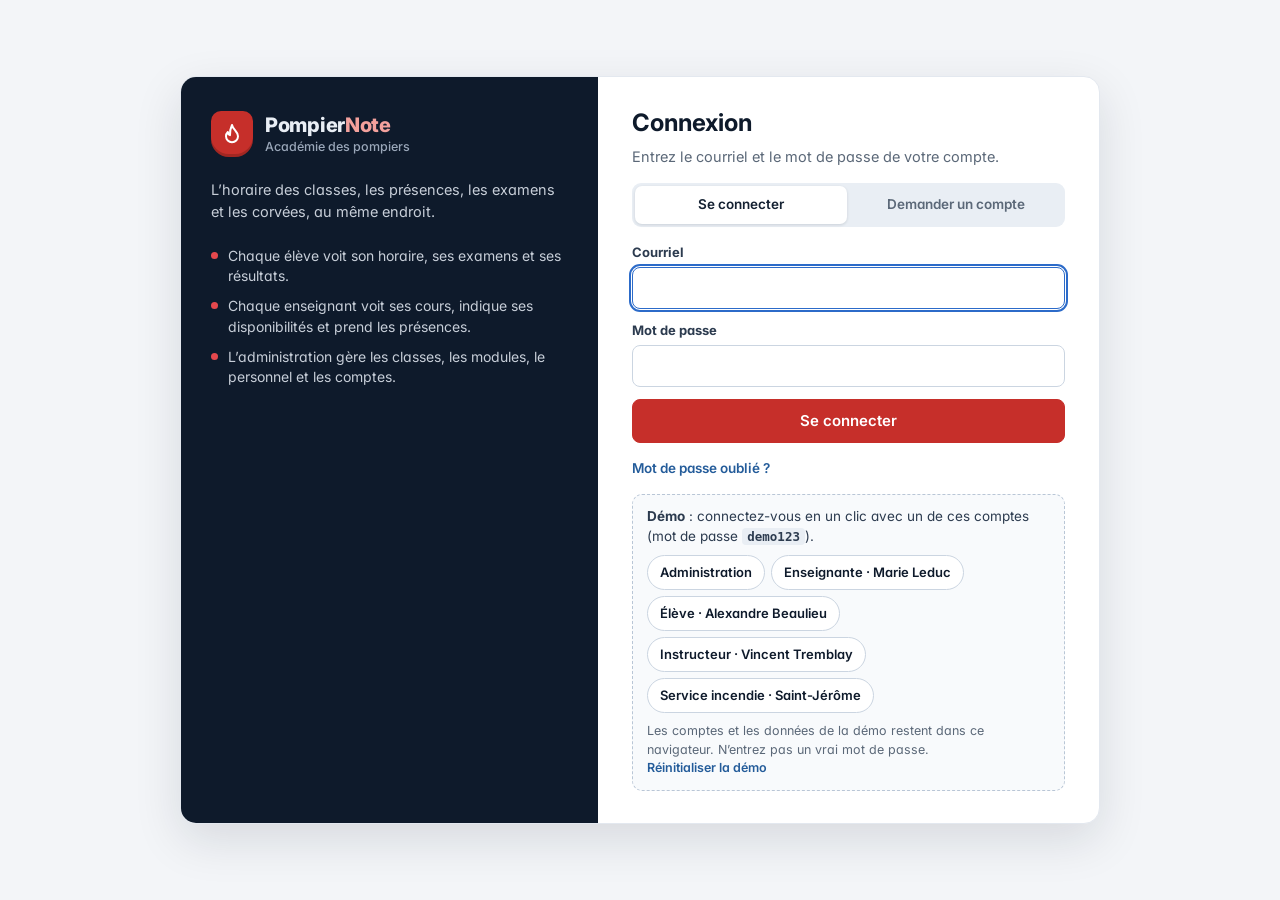
==== commit 4b69dc5e: "Formation, services incendie, confort ; cartes plus légères et fenêtres taillées pour chaque liste -" ====
--- a/demo.html
+++ b/demo.html
@@ -47,6 +47,12 @@
 .k7{--card:#F0F3F8;--chip:#E1E7F2;--chip-ink:#546C91;--bar:#9AA8BD}
 .kx{--card:#FFF0F1;--chip:#FFE0E1;--chip-ink:#B1353F;--bar:#E26A70}
 .role-chip{display:inline-flex;align-items:center;margin-left:6px;padding:1px 6px;border-radius:4px;font-size:11px;font-weight:700;background:#FFF1E0;color:#995D12;vertical-align:1px}
+/* capitaine : rouge foncé ; lieutenants : bleu marine (mêmes couleurs que leurs cartes) */
+.role-chip.rc-cap{background:#9F2D35;color:#FFFFFF}
+.role-chip.rc-lt{background:#1E3A5F;color:#FFFFFF}
+.role-chip.rc-vert{background:#1F5F45;color:#FFFFFF}
+.role-chip.rc-or{background:#8A6416;color:#FFFFFF}
+.role-chip.rc-gris{background:#4B5563;color:#FFFFFF}
 /* Coquille : menu marine à gauche, barre de titre blanche en haut, contenu sur fond gris très clair */
 .app{display:grid;grid-template-columns:220px minmax(0,1fr);min-height:100vh;transition:grid-template-columns .22s ease}
 .app.side-mini{grid-template-columns:60px minmax(0,1fr)}
@@ -60,15 +66,32 @@
 .brand-icon{width:32px;height:36px;border-radius:8px 8px 15px 15px;background:var(--accent);display:grid;place-items:center;flex:none;color:#FFFFFF;box-shadow:inset 0 -3px 0 rgba(0,0,0,.18)}
 .brand-icon svg{width:18px;height:18px}
 .ws-label{display:inline-flex;align-self:flex-start;margin:0 4px 2px;padding:2px 8px;border-radius:999px;background:var(--side-hover);color:var(--side-soft);letter-spacing:.08em;font-size:10px;font-weight:700;text-transform:uppercase}
-.nav{list-style:none;margin:0;padding:0;display:flex;flex-direction:column;gap:1px}
+.nav{position:relative;z-index:1;list-style:none;margin:0;padding:0;display:flex;flex-direction:column;gap:1px}
 .nav-sec{padding:12px 10px 3px;color:var(--side-muted);font-size:10px;font-weight:700;letter-spacing:.12em;text-transform:uppercase}
 .nav-sec:first-child{padding-top:8px}
 .nav button{position:relative;display:flex;align-items:center;gap:10px;width:100%;padding:6px 10px;border:0;border-radius:var(--r-sm);background:none;color:var(--side-soft);font-size:13.5px;font-weight:500;text-align:left}
 .nav button .ic{opacity:.85}
 .nav button:hover{background:var(--side-hover);color:#FFFFFF}
-.nav button[aria-current="page"]{background:var(--side-active);color:#FFFFFF;font-weight:600}
-.nav button[aria-current="page"] .ic{opacity:1;color:#F3A19D}
-.nav button[aria-current="page"]::before{content:"";position:absolute;left:-10px;top:7px;bottom:7px;width:3px;border-radius:0 3px 3px 0;background:var(--accent)}
+.nav-todo{margin-left:auto;padding:1px 7px;border-radius:999px;background:rgba(255,255,255,.09);color:var(--side-muted);font-size:11px;font-style:normal;font-weight:600;white-space:nowrap}
+.side-mini .nav-todo{display:none}
+.nav button[aria-current="page"] .nav-todo{background:rgba(255,255,255,.22);color:#FFFFFF}
+.nav button[aria-current="page"]{background:none;color:#FFFFFF;font-weight:600}
+.nav button[aria-current="page"] .ic{opacity:1;color:#FFFFFF}
+/* Page ouverte : la bulle rouge du logo est derrière son entrée et glisse jusqu’à la page choisie (placée par placeNavBulle).
+   Menu réduit : la bulle a la taille et la forme du logo, derrière l’icône. */
+.nav-bulle{position:absolute;top:0;left:0;opacity:0;pointer-events:none;will-change:transform;border-radius:var(--r-sm);background:var(--accent);box-shadow:inset 0 -2px 0 rgba(0,0,0,.18),0 4px 14px rgba(198,47,42,.38);transition:transform .38s cubic-bezier(.34,1.3,.5,1),width .3s ease,height .3s ease,border-radius .3s ease,opacity .2s}
+.side-mini .nav-bulle{border-radius:8px 8px 14px 14px}
+.nav-bulle.on{opacity:1}
+/* Menu des paramètres : « Paramètres » en tête (retour au menu), puis les sections */
+.nav .nav-back{margin-bottom:6px;padding-block:8px;border-bottom:1px solid var(--side-line);border-radius:var(--r-sm) var(--r-sm) 0 0;color:#FFFFFF;font-weight:700}
+.nav .nav-back .ic{opacity:1}
+.nav.nav-in button>*{animation:navIn .24s ease-out}
+.nav.nav-back-in button>*,.nav.nav-back-in .nav-sec{animation:navBackIn .24s ease-out}
+@keyframes navIn{from{opacity:0;transform:translateX(14px)}}
+@keyframes navBackIn{from{opacity:0;transform:translateX(-14px)}}
+@media (prefers-reduced-motion: reduce){.nav.nav-in button>*,.nav.nav-back-in button>*,.nav.nav-back-in .nav-sec{animation:none}}
+.nav-bulle.still{transition:none}
+@media (prefers-reduced-motion: reduce){.nav-bulle{transition:opacity .2s}}
 .person{border-top:1px solid var(--side-line);display:flex;align-items:center;gap:10px;padding:10px 4px 12px;font-size:12px;color:var(--side-ink)}
 .person b{display:block;font-size:13px}
 .person small{display:block;color:var(--side-muted);margin-top:2px;font-size:12px}
@@ -82,8 +105,8 @@
 .side-mini .brand{justify-content:center;padding-inline:0}
 .side-mini .brand>div,.side-mini .ws-label,.side-mini .person>div,.side-mini .nav-sec{display:none}
 .side-mini .nav button,.side-mini .side-toggle{justify-content:center;padding-inline:0;position:relative}
+.side-mini .nav button{padding-block:9px}
 .side-mini .nav button>span,.side-mini .side-toggle>span{position:absolute;width:1px;height:1px;overflow:hidden;clip:rect(0 0 0 0);white-space:nowrap}
-.side-mini .nav button[aria-current="page"]::before{left:-8px}
 .side-mini .side-toggle .ic{transform:rotate(180deg)}
 .side-mini .person{justify-content:center;padding-inline:0}
 @media (prefers-reduced-motion: reduce){.side-toggle .ic{transition:none}}
@@ -118,6 +141,37 @@
 .page-heading{display:flex;justify-content:space-between;align-items:center;gap:8px 16px;flex-wrap:wrap;margin:0 calc(-1 * clamp(12px,1.8vw,24px));padding:10px clamp(12px,1.8vw,24px);background:var(--surface);border-bottom:1px solid var(--line);min-height:54px}
 .page-heading h1{margin:0;font-size:18px;font-weight:700;letter-spacing:-.015em;line-height:1.2;color:var(--ink);text-wrap:balance}
 .page-heading p{margin:1px 0 0;color:var(--muted);font-size:12.5px}
+/* Titre (ou onglets), barre de la page, cloche : une ligne si tout y entre ; sinon libellés courts (hd-short) ;
+   sinon la barre de la page passe sur une deuxième ligne (hd-two). fitHeading choisit. */
+.ph-t{min-width:0}
+.ph-row{display:flex;align-items:center;gap:6px 14px;flex-wrap:nowrap}
+.pg-tabs button{padding:5px 11px}
+/* Entrée qui réunit plusieurs pages : les onglets servent de titre ; le titre reste pour les lecteurs d’écran */
+.has-tabs .ph-row h1{position:absolute;width:1px;height:1px;overflow:hidden;clip:rect(0 0 0 0);white-space:nowrap}
+.ph-tools{flex:1 1 auto;min-width:0}
+.ph-tools:empty{display:none}
+.page-heading.with-tools{flex-wrap:nowrap;gap:8px 14px}
+.with-tools .ph-t,.with-tools .head-side{flex:none}
+.head-side{flex-wrap:nowrap}
+.ph-tools>.ctl,.ph-tools>.toolbar{flex-wrap:nowrap;gap:8px;margin:0;padding:0;background:none;border:0;border-radius:0;box-shadow:none}
+.ph-tools>.ctl>*:not(.grow),.ph-tools>.toolbar>*:not(.grow){flex:none}
+.ph-tools .seg.sm button{padding:5px 11px}
+.ph-tools .wk-range,.ph-tools .summary{white-space:nowrap}
+.ph-tools .summary{font-size:13px}
+.ph-tools .summary b{font-size:14px}
+.vm-seg button{display:inline-grid;place-items:center;padding:5px 8px}
+.vm-seg .ic{width:16px;height:16px}
+.hd-short .t-long,.hd-short .ds-t{display:none}
+.hd-short .t-short{display:inline}
+.hd-short .demo-show{padding:0 9px}
+.hd-short .ph-tools .search{width:170px}
+.page-heading.hd-two{flex-wrap:wrap}
+.hd-two .ph-t{flex:1 1 auto}
+.hd-two .ph-tools{order:3;flex-basis:100%}
+.hd-two .ph-tools>.ctl,.hd-two .ph-tools>.toolbar{flex-wrap:wrap}
+/* sur deux lignes, la barre de la page peut aussi se replier (onglets, résumés, recherche) pour ne jamais dépasser */
+.hd-two .ph-tools>.toolbar>*:not(.grow){flex:0 1 auto;min-width:0}
+.hd-two .ph-tools .summary{white-space:nowrap;overflow:hidden;text-overflow:ellipsis}
 /* Boutons et champs */
 .btn{min-height:34px;padding:6px 12px;border:1px solid var(--line);border-radius:var(--r-sm);background:var(--surface);box-shadow:0 1px 2px rgba(14,26,43,.05);font-size:13px;font-weight:600;color:var(--ink);transition:background .12s,border-color .12s,box-shadow .12s;display:inline-flex;align-items:center;justify-content:center;gap:6px;white-space:nowrap}
 .btn:hover{background:var(--surface-2);border-color:var(--line-strong)}
@@ -301,6 +355,22 @@
 .drawer{position:fixed;top:0;right:0;bottom:0;width:min(520px,100%);background:var(--surface);z-index:21;overflow-y:auto;box-shadow:var(--shadow);animation:slide .18s ease-out;display:flex;flex-direction:column}
 @keyframes slide{from{transform:translateX(24px);opacity:.6}to{transform:none;opacity:1}}
 @media (prefers-reduced-motion: reduce){.drawer{animation:none}}
+/* Formes des fenêtres (DR_SHAPES dans 24-tiroir.js) : la largeur vient de --dw */
+.drawer.sh-side{width:min(var(--dw,520px),100%)}
+.drawer.sh-center,.drawer.sh-sheet,.drawer.sh-bottom,.drawer.sh-pop{left:0;right:0;margin:0 auto;border-radius:var(--r);box-shadow:0 18px 50px rgba(20,33,50,.28)}
+.drawer.sh-center{top:max(24px,7vh);bottom:auto;width:min(var(--dw),calc(100% - 32px));max-height:calc(100% - max(24px,7vh) - 24px);animation:dr-in .16s ease-out}
+.drawer.sh-sheet{top:24px;bottom:24px;width:min(var(--dw),calc(100% - 48px));animation:dr-rise .2s ease-out}
+.drawer.sh-bottom{top:auto;bottom:0;width:min(var(--dw),calc(100% - 32px));max-height:min(72vh,680px);border-radius:var(--r) var(--r) 0 0;animation:dr-up .2s ease-out}
+.drawer.sh-pop{right:auto;bottom:auto;margin:0;width:min(var(--dw),calc(100% - 24px));max-height:calc(100% - 24px);border:1px solid var(--line);box-shadow:0 12px 32px rgba(20,33,50,.22);animation:dr-in .12s ease-out}
+.scrim.light{background:rgba(20,33,50,.14)}
+@keyframes dr-in{from{opacity:0;transform:translateY(6px)}to{opacity:1;transform:none}}
+@keyframes dr-rise{from{opacity:.4;transform:translateY(18px)}to{opacity:1;transform:none}}
+@keyframes dr-up{from{opacity:.4;transform:translateY(40px)}to{opacity:1;transform:none}}
+@media (prefers-reduced-motion: reduce){.drawer[class*=sh-]{animation:none}}
+@media (max-width:760px){
+  .drawer.sh-side,.drawer.sh-sheet{inset:0;width:100%;margin:0;border-radius:0;max-height:none}
+  .drawer.sh-center,.drawer.sh-bottom,.drawer.sh-pop{top:auto;left:0;right:0;bottom:0;width:100%;max-height:92%;margin:0;border:0;border-radius:14px 14px 0 0;animation:dr-up .2s ease-out}
+}
 .dr-top{display:flex;align-items:flex-start;gap:12px;justify-content:space-between;padding:calc(14px + env(safe-area-inset-top,0px)) 20px 0}
 .dr-tt{min-width:0}
 .eyebrow{margin:0;font-weight:700;text-transform:uppercase;letter-spacing:.14em;color:var(--eyebrow);font-size:11px}
@@ -311,6 +381,7 @@
 .dr-sec h3,.dr-h3{margin:0;font-weight:700;font-size:16px}
 .dr-foot{position:sticky;bottom:0;background:var(--surface);border-top:1px solid var(--line);padding:9px 20px calc(9px + env(safe-area-inset-bottom,0px));display:flex;gap:8px 10px;flex-wrap:wrap;align-items:center;z-index:2}
 .dr-foot p{margin:0;flex:1 1 200px;font-size:14px}
+.dr-body>.dr-foot{margin-left:-20px;margin-right:-20px}
 .state{font-size:13px;color:var(--muted)}
 .state.dirty{color:var(--warn);font-weight:700}
 .sess-box{border:1px solid var(--line);border-radius:var(--r);padding:10px 12px;display:flex;flex-direction:column;gap:8px;background:var(--surface-2)}
@@ -491,8 +562,16 @@
   .cl-c{grid-area:c}.cl-prin{grid-area:p;flex-wrap:wrap;row-gap:6px}.cl-n{grid-area:n;text-align:left}.cl-st{grid-area:s}.cl-rate{grid-area:r}.cl-adv{grid-area:a;display:flex}.cl-go{grid-area:go;justify-content:space-between}
   .cl-go-t,.cl-go>.ic{display:inline}
   .cl-go .btn{padding-inline:12px}
-  .cl-row [data-l]::before{content:attr(data-l);display:block;flex-basis:100%;margin-bottom:6px;font-size:11px;font-weight:700;text-transform:uppercase;letter-spacing:.06em;color:var(--muted)}
-  .cl-prin[data-l]::before{margin-bottom:0}
+  /* libellés en petit devant la valeur, comme les cartes de l’affichage Cartes */
+  .cl-row [data-l]::before{content:attr(data-l);display:inline;font-size:12.5px;font-weight:400;color:var(--muted)}
+  .cl-prin[data-l]::before{content:"Principal"}
+  .cl-st[data-l]::before{display:none}
+  .cl-n{display:flex;align-items:baseline;gap:5px;font-size:15px}
+  .cl-big{flex-flow:row wrap;align-items:baseline;gap:4px 5px}
+  .cl-big b{font-size:15px}
+  .cl-big[data-l]::before{flex:none}
+  .cl-big .meter{flex-basis:100%;height:5px}
+  .cl-basis{flex-basis:100%;font-size:12px}
 }
 .cl-add{margin-bottom:0}
 /* Examens : tableau de bord */
@@ -777,7 +856,7 @@
   .st-hd{display:none}
   .st-cols{grid-template-columns:40px minmax(0,1fr) 64px 64px;grid-template-areas:"num name name x" "rate rate a r";row-gap:12px}
   .st-num{grid-area:num}.st-name{grid-area:name}.st-x{grid-area:x}.st-rate{grid-area:rate}.st-a{grid-area:a}.st-r{grid-area:r}
-  .st-row [data-l]::before{content:attr(data-l);display:block;margin-bottom:5px;font-size:11px;font-weight:700;text-transform:uppercase;letter-spacing:.06em;color:var(--muted);text-align:left}
+  .st-row [data-l]::before{content:attr(data-l);display:block;margin-bottom:3px;font-size:12px;font-weight:400;color:var(--muted);text-align:left}
 }
 /* Cours à rattraper */
 .miss-list .lrow{grid-template-columns:52px minmax(0,1fr) auto;gap:16px;padding:14px 22px;cursor:pointer}
@@ -922,6 +1001,8 @@
 .token button{width:22px;height:22px;border:0;border-radius:50%;background:rgba(255,255,255,.2);color:#FFFFFF;display:grid;place-items:center;font-size:14px;line-height:1;padding:0}
 .token button:hover{background:rgba(255,255,255,.34)}
 .viewsel .fchip{min-height:32px;padding:4px 12px;font-size:12.5px}
+.tch-row{gap:6px}
+.tch-row .fchip{min-height:30px;padding:3px 11px;font-size:12.5px}
 .late{display:inline-flex;align-items:center;gap:7px;height:32px;padding:0 12px;border:0;border-radius:999px;background:var(--warn-bg);color:var(--warn);font-size:12.5px;font-weight:700;white-space:nowrap}
 .late::before{content:"";width:7px;height:7px;border-radius:50%;background:currentColor}
 .late:hover{text-decoration:underline}
@@ -960,9 +1041,7 @@
 .cell-add:hover{color:var(--ink);border-color:var(--muted);background:var(--surface)}
 .wk-cell:hover .cell-add,.cell-add:focus-visible{opacity:1}
 @media (hover:none){.cell-add{opacity:1}}
-.drawer.dialog{top:50%;left:50%;right:auto;bottom:auto;transform:translate(-50%,-50%);width:min(520px,calc(100% - 32px));max-height:calc(100% - 32px);border-radius:var(--r);animation:pop .16s ease-out}
-@keyframes pop{from{opacity:0;transform:translate(-50%,-47%)}to{opacity:1;transform:translate(-50%,-50%)}}
-@media (prefers-reduced-motion: reduce){.drawer.dialog{animation:none}.cell-add{transition:none}}
+@media (prefers-reduced-motion: reduce){.cell-add{transition:none}}
 .mv-route{display:grid;grid-template-columns:minmax(0,1fr) auto minmax(0,1fr);gap:10px;align-items:center}
 .mv-arrow{font-size:20px;color:var(--muted);font-weight:700}
 .mv-box{border:1px solid var(--line);border-radius:var(--r);padding:10px 12px;background:var(--surface-2);min-width:0}
@@ -1051,6 +1130,7 @@
   :is(input:not([type=checkbox]):not([type=radio]):not([type=range]):not([type=color]),select,textarea){font-size:16px}
   /* Panneau latéral : marges de téléphone */
   .dr-top,.dr-body,.dr-foot{padding-left:16px;padding-right:16px}
+  .dr-body>.dr-foot{margin-left:-16px;margin-right:-16px}
   /* Présences : boutons à la taille du doigt (44 px) */
   .ab{min-width:44px;min-height:44px;padding:0 6px;font-size:15px}
   .att-btns{gap:5px}
@@ -1102,30 +1182,553 @@
   .tbl.stack .tb-rate{min-width:0}
   /* Petits textes : 12 px au moins */
   .chip,.chore-chip,.role-chip,.wk-corner,.wk-class small,.day-pick small,.cc-kind,.cc-flag,.kpi span,.tbl th,.eyebrow,.facts dt,
-  .cl-hd,.cl-row [data-l]::before,.xm-tile .lbl,.xm-hd,.xm-d small,.nav-n,.dp-wd,.dp-c span,.md-m>span,.xg thead th,.xg tfoot .xg-n,
+  .cl-hd,.cl-row [data-l]::before,.xm-tile .lbl,.xm-hd,.xm-d small,.nav-n,.nav-todo,.dp-wd,.dp-c span,.md-m>span,.xg thead th,.xg tfoot .xg-n,
   .xg thead .xg-r,.xg-r small,.xg-h small,.st-hd,.st-row [data-l]::before,.miss-d small,.col-prin,.fh-stats dt,.fiche-h3,
   .cell-chore small,.fchip small,.mv-box small,.pick-hint{font-size:12px}
 }
-/* Stock : les quatre listes (équipement prêté, matériel, consommables, ventes) et la fenêtre d’un article */
-.xm-sk-epi{grid-template-columns:72px minmax(0,1.6fr) 118px minmax(0,1.5fr) 120px}
-.xm-sk-mat{grid-template-columns:minmax(0,2fr) 84px minmax(0,1.4fr) 118px 120px}
-.xm-sk-con{grid-template-columns:minmax(0,2fr) 120px 74px 118px 196px}
-.xm-sk-ven{grid-template-columns:minmax(0,1.5fr) 96px minmax(0,2.2fr) 110px}
-.xm-sk-sale{grid-template-columns:96px minmax(0,1fr) 120px}
-.xm-sk-con .xm-end,.xm-sk-epi .xm-end{gap:6px;flex-wrap:wrap}
-.xm-sk-mat .stk-q,.xm-sk-con .stk-q,.xm-sk-con .stk-s,.xm-sk-ven .stk-money{text-align:center}
-.stk-num{display:inline-flex;align-items:center;justify-content:center;min-width:54px;padding:4px 7px;border-radius:var(--r-sm);background:var(--role-bg);color:var(--role);font-size:12.5px;font-weight:700;font-variant-numeric:tabular-nums;white-space:nowrap}
-.stk-q{font-size:17px;font-weight:700;color:var(--ink);font-variant-numeric:tabular-nums;line-height:1.1}
-.stk-q small{margin-left:5px;font-size:12px;font-weight:500;color:var(--muted)}
-.stk-q.warn{color:var(--warn)}
-.stk-s{color:var(--muted);font-variant-numeric:tabular-nums}
-.stk-money{font-weight:700;color:var(--ink);font-variant-numeric:tabular-nums;white-space:nowrap}
-.stk-sizes{display:flex;flex-wrap:wrap;gap:4px}
-.xm-of{font-size:16px;font-weight:600;color:var(--muted)}
-.stk-sum{margin:0 0 10px;color:var(--muted)}
-.stk-sum b{color:var(--ink)}
-.stk-qgrid{display:grid;grid-template-columns:repeat(auto-fill,minmax(78px,1fr));gap:8px}
-#stk-eleve .plist li{align-items:baseline}
+/* Menus latéraux à sections (Paramètres, Stock, Compta) : une pastille d’alerte */
+.nav-todo.bad{background:var(--accent);color:#FFFFFF}
+.nav button[aria-current="page"] .nav-todo.bad{background:#FFFFFF;color:var(--accent)}
+
+/* ---------- Stock ---------- */
+/* Inventaire et Achats : les onglets en haut de la page */
+.stk-seg{display:flex;width:fit-content;max-width:100%;margin-bottom:12px}
+.seg-n{margin-left:2px;color:var(--muted);font-style:normal;font-weight:500}
+.seg-n.bad{display:inline-block;min-width:18px;padding:0 5px;border-radius:999px;background:var(--accent);color:#FFFFFF;font-size:12px;font-weight:700;line-height:18px;text-align:center}
+.xm-sk{grid-template-columns:minmax(0,2.2fr) minmax(0,1fr) minmax(0,1.2fr) minmax(0,1.3fr) minmax(90px,auto)}
+.xm-hd.xm-sk{grid-template-columns:minmax(0,2.2fr) minmax(0,1fr) minmax(0,1.2fr) minmax(0,1.3fr) 90px}
+.xm-skm{grid-template-columns:44px minmax(0,2.4fr) minmax(0,1fr) minmax(0,1fr)}
+.xm-ski{grid-template-columns:44px minmax(0,2.4fr) minmax(0,1fr) minmax(150px,auto)}
+.xm-ski .xm-end,.xm-sk .xm-end{justify-content:flex-end}
+/* Stock en cartes : aucun libellé (.xm-lite) ; l’état, puis à qui ou combien, puis la catégorie (sélecteurs aussi forts que les règles générales des cartes, qui viennent après) */
+.skm-by{display:none}
+.nw{white-space:nowrap}
+#main.view-cards .xm-list>.xm-row.xm-lite>.xm-t:not([data-l]){flex:1 1 100%}
+#main.view-cards .xm-list>.xm-row.xm-sk>.stk-c{order:1}
+#main.view-cards .xm-list>.xm-row.xm-sk>:nth-child(3){order:2}
+#main.view-cards .xm-list>.xm-row.xm-sk>.xm-m{order:3;color:var(--muted)}
+#main.view-cards .xm-list>.xm-row.xm-sk>.xm-end{order:4;flex:none;margin-left:auto;padding:0;border:0}
+#main.view-cards .skm-by{display:inline}
+.stk-c{display:inline-flex;align-items:center;gap:7px;font-size:13px;min-width:0}
+.dot{flex:none;width:10px;height:10px;border-radius:50%;background:var(--muted)}
+.dot.ok{background:var(--ok)}.dot.warn{background:var(--warn)}.dot.bad{background:var(--bad)}
+.stk-q b{font-size:15px;font-variant-numeric:tabular-nums}
+.stk-q b.warn{color:var(--warn)}.stk-q b.bad{color:var(--bad)}
+.stk-q small{color:var(--muted);font-size:12.5px}
+.stk-chips{display:flex;flex-wrap:wrap;gap:5px}
+.stk-chips .chip{cursor:pointer;border:0}
+.stk-acts{flex-wrap:wrap;gap:6px}
+.stk-ig{margin-bottom:12px}
+.stk-ig h2{display:flex;align-items:center;gap:8px}
+form[data-suivi="qte"] .sa-u,form[data-suivi="unite"] .sa-q{display:none}
+form:not([data-cat="ari"]) .sa-ari{display:none}
+.pk-list{display:grid;grid-template-columns:repeat(auto-fill,minmax(min(100%,200px),1fr));gap:6px}
+.pr-note{margin:14px 0 0;font-size:12px}
+.pr-sign2{display:flex;justify-content:space-between;gap:40px;margin-top:46px}
+.pr-sign2 p{flex:1;margin:0;padding-top:4px;border-top:1px solid #333;font-size:11px;text-align:center}
+.pr-to{margin:0 0 12px;font-size:12px}
+
+/* Stock : sélection, emplacements, scanner, étiquettes, comptage */
+.stk-tt{display:grid;grid-template-columns:auto minmax(0,1fr);column-gap:10px;align-items:center}
+.stk-tt .stk-ck{grid-row:1/3;width:18px;height:18px;accent-color:var(--accent);cursor:pointer}
+.stk-bulk{display:flex;flex-wrap:wrap;align-items:center;gap:8px 12px;margin-bottom:10px;padding:8px 12px;border:1px solid var(--accent);border-radius:var(--r);background:var(--surface)}
+.stk-bulk .field{margin:0}
+.stk-bulk select{min-height:32px}
+.stk-empl{display:grid;grid-template-columns:minmax(220px,300px) minmax(0,1fr);gap:12px;align-items:start}
+.stk-tree ul{list-style:none;margin:0;padding:0;display:flex;flex-direction:column;gap:2px}
+.stk-node{display:flex;align-items:center;gap:8px;width:100%;padding:6px 8px 6px calc(8px + var(--d,0) * 16px);border:0;border-radius:var(--r-sm);background:none;color:var(--ink-2);font-size:13.5px;text-align:left;cursor:pointer}
+.stk-tree li{--d:0}
+.stk-tree li .stk-node{padding-left:calc(8px + var(--d) * 16px)}
+.stk-node:hover{background:var(--surface-2)}
+.stk-node.on{background:var(--role-bg);color:var(--ink);font-weight:600}
+.stk-node .ic{width:15px;height:15px;color:var(--muted)}
+.stk-node span{flex:1;min-width:0}
+.stk-node i{font-style:normal;font-size:12px;color:var(--muted)}
+.stk-elist{min-width:0;display:flex;flex-direction:column;gap:10px}
+.stk-cam{display:flex;flex-direction:column;align-items:center;gap:8px;padding:12px;border:1px dashed var(--line-strong);border-radius:var(--r)}
+.stk-cam video{width:100%;max-height:300px;border-radius:var(--r-sm);background:#000;object-fit:cover}
+.stk-cam-hint{font-size:12.5px;color:var(--muted)}
+.stk-pre{margin:0;padding:8px 10px;border-radius:var(--r-sm);background:var(--surface-2);font-size:12.5px;line-height:1.5}
+.stk-prep{display:flex;flex-wrap:wrap;justify-content:space-between;gap:8px}
+.stk-count .stk-cl{display:flex;flex-wrap:wrap;justify-content:space-between;gap:8px}
+.stk-count .stk-cl.on{background:var(--surface-2)}
+.chip-btn{padding:3px 10px;border:1px solid var(--line-strong);border-radius:999px;background:var(--surface);color:var(--ink-2);font-size:12.5px;font-weight:600;cursor:pointer}
+.chip-btn.ok{background:var(--ok);border-color:var(--ok);color:#FFFFFF}
+.chip-btn.bad{background:var(--bad);border-color:var(--bad);color:#FFFFFF}
+.chip-btn.warn{background:var(--warn);border-color:var(--warn);color:#FFFFFF}
+.xm-skc{grid-template-columns:minmax(0,2fr) minmax(0,1fr) minmax(0,.7fr) minmax(0,.8fr) minmax(120px,auto)}
+.xm-hd.xm-skc{grid-template-columns:minmax(0,2fr) minmax(0,1fr) minmax(0,.7fr) minmax(0,.8fr) 120px}
+.xm-skb{grid-template-columns:minmax(0,1.6fr) minmax(0,1fr) minmax(0,1fr) minmax(0,1.2fr)}
+.stk-kit td{white-space:nowrap}
+.pr-labels{display:grid;grid-template-columns:repeat(3,1fr);gap:4mm}
+.lab{display:flex;gap:3mm;align-items:center;padding:2mm;border:1px dashed #999;break-inside:avoid;page-break-inside:avoid;min-height:24mm}
+.lab-qr{flex:none;width:20mm;height:20mm}
+.lab-qr svg{width:100%;height:100%}
+.lab-t{display:flex;flex-direction:column;gap:1px;font-size:9pt;min-width:0}
+.lab-t b{font-size:10pt}
+.lab-t small{font-size:7.5pt;color:#444}
+@media (max-width:900px){.stk-empl{grid-template-columns:1fr}}
+@media (max-width:760px){
+  #drawer .stk-acts .btn{min-height:44px;font-size:15px;flex:1 1 45%}
+  .chip-btn{min-height:36px;padding:6px 12px;font-size:13px}
+  .stk-tt .stk-ck{width:22px;height:22px}
+}
+
+/* Fiches d’objets */
+.stk-fiches{display:grid;grid-template-columns:repeat(auto-fill,minmax(min(100%,260px),1fr));gap:12px}
+.stk-fiche{display:flex;flex-direction:column;gap:8px;padding:12px 14px;border:1px solid var(--line);border-left:4px solid var(--line-strong);border-radius:var(--r);background:var(--surface);box-shadow:var(--shadow-sm)}
+.stk-fiche.warn{border-left-color:var(--warn)}.stk-fiche.bad{border-left-color:var(--bad)}
+.stk-fh{display:flex;align-items:center;gap:10px;padding:0;border:0;background:none;text-align:left;cursor:pointer;color:var(--ink)}
+.stk-fh b{display:block;font-size:15px}
+.stk-fh small{display:block;font-size:12.5px;color:var(--muted)}
+.stk-fi{flex:none;display:grid;place-items:center;width:36px;height:36px;border-radius:10px;background:var(--role-bg);color:var(--ink-2)}
+.stk-fi.lg{width:48px;height:48px;border-radius:12px}
+.stk-fi.lg .ic{width:24px;height:24px}
+.stk-fs{margin:0;font-size:13.5px}
+.stk-fs b{font-size:17px;font-variant-numeric:tabular-nums}
+.stk-fs small{font-size:12.5px;color:var(--muted)}
+.stk-ft{display:flex;flex-wrap:wrap;gap:5px;margin:0}
+.stk-fhead{display:flex;flex-direction:column;gap:8px}
+.stk-fhrow{display:flex;flex-wrap:wrap;align-items:center;gap:12px}
+.stk-pick{list-style:none;margin:10px 0 0;padding:0;display:flex;flex-direction:column;gap:4px;max-height:52vh;overflow-y:auto}
+.stk-pk{display:flex;align-items:center;gap:10px;width:100%;padding:8px 10px;border:1px solid var(--line);border-radius:var(--r-sm);background:var(--surface);text-align:left;cursor:pointer;color:var(--ink)}
+.stk-pk:hover{border-color:var(--line-strong);background:var(--surface-2)}
+.stk-pk>span:nth-child(2){flex:1;min-width:0}
+.stk-pk b{display:block;font-size:14px}
+.stk-pk small{display:block;font-size:12.5px;color:var(--muted)}
+.bad-t{color:var(--bad)}.warn-t{color:var(--warn)}
+form[data-form="stk-mod"][data-suivi="qte"] .sa-u,form[data-form="stk-mod"][data-suivi="unite"] .sa-q{display:none}
+
+/* ---------- Compta ---------- */
+.cp-tbl td.num,.cp-tbl th.num{text-align:right;font-variant-numeric:tabular-nums;white-space:nowrap}
+.cp-tbl tfoot th,.cp-tbl tfoot td{border-top:2px solid var(--line-strong);font-weight:700}
+.cp-tbl .num.bad,.cp-tbl .num .bad{color:var(--bad)}
+.cp-tbl .num.warn{color:var(--warn)}
+.cp-amt{font-variant-numeric:tabular-nums;white-space:nowrap}
+.cp-amt.rev{color:var(--ok)}
+.cp-amt.dep{color:var(--ink)}
+.cp-in{width:120px;min-height:32px;padding:0 8px;border:1px solid var(--line-strong);border-radius:var(--r-sm);background:var(--surface);text-align:right;font:inherit;font-variant-numeric:tabular-nums}
+.cp-bar{min-width:140px}
+.cp-bar .meter{margin:0 0 2px}
+.cp-bar small{font-size:12px;color:var(--muted)}
+.cp-box{margin-top:14px;padding:12px;border:1px solid var(--line);border-radius:var(--r);background:var(--surface-2);display:flex;flex-direction:column;gap:10px}
+.cp-box .sb-h3{margin:0}
+.cp-lines{margin-top:12px}
+.cp-lines td.num,.cp-lines th.num{text-align:right;white-space:nowrap}
+.cp-lines tfoot th{text-align:right;font-weight:600}
+.cp-fl{display:flex;flex-direction:column;gap:6px}
+.cp-fli{display:grid;grid-template-columns:minmax(0,1fr) 70px 110px;gap:8px;align-items:end}
+.cp-tarifs{display:grid;grid-template-columns:repeat(auto-fill,minmax(min(100%,330px),1fr));gap:12px}
+.cp-tarif{display:flex;flex-direction:column;gap:8px;margin:0;padding:10px 12px;border:1px solid var(--line);border-radius:var(--r-sm)}
+.cp-tarif legend{padding:0 4px;font-weight:700;font-size:13.5px}
+.cp-ech{grid-template-columns:minmax(0,1fr) 90px}
+.cp-det summary{cursor:pointer;font-weight:600;font-size:13.5px;margin:4px 0 8px}
+.cp-tx{display:grid;grid-template-columns:repeat(auto-fill,minmax(160px,1fr));gap:8px}
+@media (max-width:760px){
+  .cp-fli{grid-template-columns:minmax(0,1fr) 60px 96px}
+  .cp-in{width:100%;font-size:16px}
+  .pr-sign2{gap:20px}
+}
+/* Affichage des listes (Affectations, Classes, Élèves, Personnel, Modules, Examens) : Liste par défaut, Cartes ou Compact.
+   #main porte la classe view-cards ou view-dense ; le choix est retenu pour chaque page (bouton dans la barre du titre). */
+
+/* ----- Cartes : listes à lignes (Affectations, Modules, Examens, Stock) : légères ----- 
+   En haut le titre, la date à gauche ; dessous, les valeurs à la suite, chacune avec son libellé en petit devant
+   (posé par labelCards) ; les pastilles et les boutons au bout de la ligne. */
+#main.view-cards .xm-list{display:grid;grid-template-columns:repeat(auto-fill,minmax(min(100%,260px),1fr));gap:10px;background:none;border:0;box-shadow:none;overflow:visible}
+#main.view-cards .xm-list>.xm-hd{display:none}
+#main.view-cards .xm-list>.xm-row{display:flex;flex-wrap:wrap;align-items:center;align-content:flex-start;gap:6px 12px;padding:12px 14px;border:1px solid var(--line);border-radius:var(--r);background:var(--surface);box-shadow:var(--shadow-sm)}
+#main.view-cards .xm-list>.xm-row.go:hover{background:var(--surface);border-color:var(--line-strong)}
+#main.view-cards .xm-list>.xm-row>*{min-width:0}
+#main.view-cards .xm-list>.xm-row:has(>.xm-d){position:relative;min-height:74px;padding-left:68px}
+#main.view-cards .xm-list>.xm-row>.xm-d{position:absolute;top:12px;left:14px}
+#main.view-cards .xm-list>.xm-row>.xm-t:not([data-l]){flex:1 1 calc(100% - 80px)}
+#main.view-cards .xm-list>.xm-row:has(>.xm-d)>.xm-t:not([data-l]){flex-basis:100%}
+#main.view-cards .xm-list>.xm-row .xm-t b,#main.view-cards .xm-list>.xm-row .xm-t small{white-space:normal}
+#main.view-cards .xm-list>.xm-row>.xm-m{font-size:12.5px;color:var(--muted)}
+#main.view-cards .xm-list>.xm-row>[data-l]{display:inline-flex;flex-direction:row;align-items:baseline;gap:5px;text-align:left;font-size:13px}
+#main.view-cards .xm-list>.xm-row>[data-l]::before{content:attr(data-l);flex:none;font-size:12.5px;font-weight:400;color:var(--muted)}
+#main.view-cards .xm-list>.xm-row>.xm-end{flex:0 1 auto;margin-left:auto;justify-content:flex-end;flex-wrap:wrap;gap:6px}
+#main.view-cards .xm-list>.xm-row>.xm-end:empty{display:none}
+/* les grands chiffres (enseignants 1 / 2, résultats 8 / 12) en taille de texte, sur la ligne */
+#main.view-cards .xm-list>.xm-row>.af-n{flex-wrap:wrap;gap:0 5px}
+#main.view-cards .xm-list>.xm-row>.af-n b{flex:none;font-size:14px;white-space:nowrap}
+#main.view-cards .xm-list>.xm-row>.af-n small{max-width:100%;font-size:12.5px}
+#main.view-cards .xm-list>.xm-row>.cl-big[data-l]{align-items:center;gap:6px}
+#main.view-cards .xm-list>.xm-row>.cl-big b{font-size:14px}
+#main.view-cards .xm-list>.xm-row>.cl-big .meter{width:56px;height:6px}
+#main.view-cards .xm-list>.xm-row>.md-h{font-size:13px}
+#main.view-cards .xm-list>.xm-row>.md-h b{font-weight:600}
+#main.view-cards .md-cols>.ic{display:none}
+
+/* ----- Cartes : classes (mêmes principes : libellés en petit devant la valeur) ----- */
+#main.view-cards .cl-list:not(.xm-list){display:grid;grid-template-columns:repeat(auto-fill,minmax(min(100%,300px),1fr));gap:10px;background:none;border:0;box-shadow:none;overflow:visible}
+#main.view-cards .cl-list:not(.xm-list)>.cl-hd{display:none}
+#main.view-cards .cl-list:not(.xm-list)>.cl-row{border:1px solid var(--line);border-radius:var(--r);background:var(--surface);box-shadow:var(--shadow-sm);padding:12px 14px}
+#main.view-cards .cl-list:not(.xm-list)>.cl-row:hover{border-color:var(--line-strong)}
+#main.view-cards .cl-row.cl-cols{grid-template-columns:1fr 1fr;grid-template-areas:"c c" "p p" "n s" "r a" "go go";gap:8px 14px}
+#main.view-cards .cl-row .cl-c{grid-area:c}
+#main.view-cards .cl-row .cl-prin{grid-area:p;flex-wrap:wrap;row-gap:4px}
+#main.view-cards .cl-row .cl-n{grid-area:n;display:flex;align-items:baseline;gap:5px;font-size:14px;text-align:left}
+#main.view-cards .cl-row .cl-st{grid-area:s;justify-self:start}
+#main.view-cards .cl-row .cl-st .chip{font-size:12px;padding:3px 8px}
+#main.view-cards .cl-row .cl-rate{grid-area:r}
+#main.view-cards .cl-row .cl-adv{grid-area:a;display:flex}
+#main.view-cards .cl-row .cl-big{flex-flow:row wrap;align-items:baseline;gap:4px 5px}
+#main.view-cards .cl-row .cl-big b{font-size:14px}
+#main.view-cards .cl-row .cl-big .meter{flex-basis:100%;height:5px}
+#main.view-cards .cl-row .cl-basis{flex-basis:100%;font-size:12px}
+#main.view-cards .cl-row .cl-go{grid-area:go;justify-content:space-between;padding-top:2px}
+#main.view-cards .cl-row .cl-go-t,#main.view-cards .cl-row .cl-go>.ic{display:inline}
+#main.view-cards .cl-row [data-l]::before{content:attr(data-l);display:inline;font-size:12.5px;font-weight:400;color:var(--muted)}
+#main.view-cards .cl-row .cl-prin[data-l]::before{content:"Principal"}
+#main.view-cards .cl-row .cl-big[data-l]::before{flex:none}
+#main.view-cards .cl-row .cl-st[data-l]::before{display:none}
+
+/* ----- Cartes : élèves et personnel (tableaux) ----- */
+#main.view-cards .tbl-wrap:has(>.tbl.stack){overflow:visible;background:none;border:0;box-shadow:none}
+#main.view-cards table.tbl.stack{display:block;width:100%;min-width:0}
+#main.view-cards .tbl.stack thead{display:none}
+#main.view-cards .tbl.stack tbody{display:grid;grid-template-columns:repeat(auto-fill,minmax(min(100%,280px),1fr));gap:10px}
+#main.view-cards .tbl.stack tr{display:flex;flex-wrap:wrap;align-items:center;gap:6px 14px;padding:12px 14px;border:1px solid var(--line);border-radius:var(--r);background:var(--surface);box-shadow:var(--shadow-sm)}
+#main.view-cards .tbl.stack tr.row-link:hover{border-color:var(--line-strong)}
+#main.view-cards .tbl.stack tr.row-link:hover td{background:none}
+#main.view-cards .tbl.stack td{display:block;padding:0;border:0;font-size:13.5px;text-align:left}
+#main.view-cards .tbl.stack td:first-child{flex:1 1 0;min-width:0}
+#main.view-cards .tbl.stack tr::after{content:"";order:1;flex-basis:100%;margin-top:-6px}
+#main.view-cards .tbl.stack td.tb-line{flex-basis:100%}
+#main.view-cards .tbl.stack td.tb-top{order:1;flex:none;margin-left:auto}
+#main.view-cards .tbl.stack td:not(:first-child):not(.tb-top){order:2;color:var(--ink-2)}
+#main.view-cards .tbl.stack td.tb-act{margin-left:auto}
+#main.view-cards .tbl.stack td[data-l]::before{content:attr(data-l) " ";color:var(--muted)}
+#main.view-cards .tbl.stack td:has(>.tb-empty){display:none}
+#main.view-cards .tbl.stack .tb-n{font-size:14px}
+#main.view-cards .tbl.stack .tb-cls .cl-num,#main.view-cards .tbl.stack .tb-rate .meter{display:none}
+#main.view-cards .tbl.stack .tb-rate{min-width:0}
+
+/* ----- Cartes des élèves : compactes (numéro, nom, rôle, présence ; puis la classe, et les absences et retards seulement
+   s’il y en a ; le téléphone reste dans la fiche). Capitaine en rouge foncé, lieutenants en bleu marine. ----- */
+#main.view-cards .st-cards tbody{grid-template-columns:repeat(auto-fill,minmax(min(100%,220px),1fr));gap:8px}
+#main.view-cards .st-cards tr{padding:10px 12px;gap:4px 10px}
+#main.view-cards .st-cards .tb-who{gap:9px}
+#main.view-cards .st-cards .tb-who .link{font-size:14px;line-height:1.25}
+#main.view-cards .st-cards .role-chip{display:table;margin:3px 0 0}
+#main.view-cards .st-cards td.tb-tel,#main.view-cards .st-cards td:has(>.tb-n.zero){display:none}
+#main.view-cards .st-cards td:not(:first-child):not(.tb-top),#main.view-cards .st-cards .tb-cls .muted{font-size:12.5px}
+#main.view-cards .st-cards .tb-n{font-size:12.5px}
+#main.view-cards .st-cards .tb-rate b{font-size:17px}
+#main.view-cards .st-cards tr[data-fn="cap"]{background:#9F2D35;border-color:#9F2D35}
+#main.view-cards .st-cards tr[data-fn="lt"]{background:#1E3A5F;border-color:#1E3A5F}
+#main.view-cards .st-cards tr[data-fn="vert"]{background:#1F5F45;border-color:#1F5F45}
+#main.view-cards .st-cards tr[data-fn="or"]{background:#8A6416;border-color:#8A6416}
+#main.view-cards .st-cards tr[data-fn="gris"]{background:#4B5563;border-color:#4B5563}
+#main.view-cards .st-cards tr[data-fn]:hover{border-color:transparent;filter:brightness(1.08)}
+#main.view-cards .st-cards tr[data-fn] td,#main.view-cards .st-cards tr[data-fn] .link,#main.view-cards .st-cards tr[data-fn] .tb-n{color:#FFFFFF}
+#main.view-cards .st-cards tr[data-fn] .muted,#main.view-cards .st-cards tr[data-fn] td[data-l]::before{color:rgba(255,255,255,.75)}
+#main.view-cards .st-cards tr[data-fn] .st-num{background:rgba(255,255,255,.16);color:#FFFFFF}
+#main.view-cards .st-cards tr[data-fn] .role-chip{background:rgba(255,255,255,.2);color:#FFFFFF}
+#main.view-cards .st-cards tr[data-fn] .cl-big b{color:#FFFFFF}
+#main.view-cards .st-cards tr[data-fn] .cl-big.warn b{color:#FFD98A}
+#main.view-cards .st-cards tr[data-fn] .cl-big.bad b{color:#FFB8BD}
+
+/* ----- Compact : lignes serrées, titre et détail sur la même ligne ----- */
+#main.view-dense .xm-hd{padding-top:6px;padding-bottom:6px}
+#main.view-dense .xm-row{padding-top:3px;padding-bottom:3px}
+#main.view-dense .xm-d{width:38px;height:32px;border-radius:7px}
+#main.view-dense .xm-d small:first-child{display:none}
+#main.view-dense .xm-d b{font-size:14px}
+#main.view-dense .xm-t{flex-direction:row;align-items:baseline;gap:10px}
+#main.view-dense .xm-t b{font-size:13.5px;flex:none;max-width:60%}
+#main.view-dense .xm-t small{font-size:12px}
+#main.view-dense .cl-num,#main.view-dense .md-num{width:30px;height:30px;font-size:12.5px;border-radius:7px}
+#main.view-dense .btn.sm{min-height:26px;padding:2px 9px;font-size:12.5px}
+#main.view-dense .chip{padding:1px 7px}
+#main.view-dense .cl-hd{padding-top:6px;padding-bottom:6px}
+#main.view-dense .cl-row{padding-top:5px;padding-bottom:5px}
+#main.view-dense .cl-name b{font-size:14px}
+#main.view-dense .cl-name small{font-size:12px}
+#main.view-dense .cl-n,#main.view-dense .cl-big b{font-size:16px}
+#main.view-dense .cl-big{gap:4px}
+#main.view-dense .cl-big .meter{height:5px}
+#main.view-dense .cl-prin .av,#main.view-dense .tb-who .av{width:24px;height:24px;font-size:10.5px}
+#main.view-dense .cl-prin select{min-height:28px;font-size:13.5px}
+#main.view-dense .cl-go .btn{min-height:28px}
+#main.view-dense .tbl th{padding-top:6px;padding-bottom:6px}
+#main.view-dense .tbl td{padding-top:4px;padding-bottom:4px;font-size:13px}
+#main.view-dense .tb-n,#main.view-dense .tb-rate b{font-size:14px}
+#main.view-dense .tb-rate .meter{height:4px}
+/* la flèche qui termine une ligne cliquable ne sert pas sur une carte (toute la carte s’ouvre) */
+#main.view-cards .xm-list>.xm-row>svg.ic:last-child{display:none}
+/* Paramètres : les sections sont dans le menu de gauche (voir 02-coquille.css), une section à la fois, chacune avec son bouton Enregistrer */
+.ps-body{display:flex;flex-direction:column;gap:12px;min-width:0}
+.ps-form{display:flex;flex-direction:column;gap:12px;min-width:0}
+.ps-top{display:flex;flex-direction:column;gap:2px}
+.ps-top .help{margin:0}
+.ps-h{margin:0;font-size:17px;font-weight:700;color:var(--ink)}
+/* les cartes d’une section se placent côte à côte et s’étirent pour remplir chaque rangée */
+.ps-cards{display:flex;flex-wrap:wrap;gap:12px}
+.ps-card{flex:1 1 360px;display:flex;flex-direction:column;gap:10px;min-width:0;margin:0}
+.ps-card h3{margin:0;font-size:14px;font-weight:700;color:var(--ink)}
+.ps-card .help{margin:0}
+.ps-wide{flex-basis:100%}
+.ps-wide .ps-list{display:grid;grid-template-columns:repeat(auto-fill,minmax(min(100%,420px),1fr));gap:8px}
+/* le bouton Enregistrer reste au bas de l’écran tant que la section défile */
+.ps-save{position:sticky;bottom:0;z-index:4;display:flex;align-items:center;flex-wrap:wrap;gap:8px 14px;padding:10px 14px;border:1px solid var(--line);border-radius:var(--r);background:var(--surface);box-shadow:0 -4px 14px rgba(15,23,42,.06)}
+.ps-save .help{margin:0}
+.ps-chk{display:flex;align-items:flex-start;gap:10px;padding:10px 12px;border:1px solid var(--line);border-radius:var(--r-sm);background:var(--surface);cursor:pointer}
+.ps-chk:hover{border-color:var(--line-strong)}
+.ps-chk input{margin-top:2px;flex:none;width:16px;height:16px;accent-color:var(--accent)}
+.ps-chk b{display:block;font-size:13.5px;color:var(--ink)}
+.ps-chk small{display:block;margin-top:1px;font-size:12.5px;color:var(--muted)}
+.ps-grid{display:grid;grid-template-columns:repeat(auto-fill,minmax(200px,1fr));gap:8px}
+.ps-list{display:flex;flex-direction:column;gap:8px}
+.ps-times{display:grid;grid-template-columns:110px repeat(2,minmax(0,160px));gap:8px 12px;align-items:end}
+.ps-tl{padding-bottom:10px;font-size:13.5px;font-weight:600;color:var(--ink)}
+.ps-colors{display:flex;flex-wrap:wrap;gap:8px}
+.ps-color{position:relative;display:inline-flex;align-items:center;gap:8px;padding:7px 12px 7px 8px;border:1px solid var(--line);border-radius:999px;background:var(--surface);font-size:13px;font-weight:600;cursor:pointer}
+.ps-color input{position:absolute;width:1px;height:1px;opacity:0}
+.ps-color input[type=color]{position:static;width:30px;height:22px;opacity:1;padding:0;border:1px solid var(--line);border-radius:4px;background:none;cursor:pointer}
+.ps-color:has(input:checked){border-color:var(--ink);box-shadow:0 0 0 1px var(--ink)}
+.ps-color:has(input:focus-visible){outline:2px solid var(--focus);outline-offset:2px}
+.ps-sw{width:18px;height:18px;border-radius:50%;box-shadow:inset 0 0 0 2px rgba(255,255,255,.35)}
+.ps-facts{grid-template-columns:repeat(2,minmax(0,200px))}
+.ps-exp{display:flex;flex-direction:column}
+.ps-exp>div{display:grid;grid-template-columns:minmax(0,1fr) auto;grid-template-areas:"t b" "s b";gap:2px 16px;align-items:center;padding:10px 0;border-top:1px solid var(--line-2)}
+.ps-exp>div:first-child{border-top:0;padding-top:0}
+.ps-exp b{grid-area:t;font-size:14px}
+.ps-exp small{grid-area:s;font-size:12.5px;color:var(--muted)}
+.ps-exp .btn{grid-area:b}
+/* grades des élèves : une ligne par grade (nom, couleur) */
+.ps-grades{display:grid;grid-template-columns:repeat(auto-fill,minmax(min(100%,340px),1fr));gap:8px 18px}
+.ps-grade{display:grid;grid-template-columns:20px minmax(0,1fr) 130px 14px;gap:8px;align-items:center}
+.ps-gi{font-size:12px;font-weight:700;color:var(--muted);text-align:right}
+.ps-gs{width:14px;height:14px;border-radius:50%}
+/* entrées du menu : visible ou non, et un autre nom */
+.ps-menu{display:grid;grid-template-columns:repeat(auto-fill,minmax(min(100%,360px),1fr));gap:8px 14px}
+.ps-mrow{display:grid;grid-template-columns:minmax(0,1fr) minmax(0,1fr);gap:8px;align-items:center;padding:6px 8px 6px 10px;border:1px solid var(--line);border-radius:var(--r-sm)}
+.ps-mchk{display:flex;align-items:center;gap:8px;font-size:13.5px;font-weight:600;cursor:pointer;min-width:0}
+.ps-mchk input{flex:none;width:16px;height:16px;accent-color:var(--accent)}
+.ps-mrow:has(input[type=checkbox]:not(:checked)) .ps-mchk span{color:var(--muted);text-decoration:line-through}
+.pr-sign{width:240px;margin:34px 0 0 auto;padding-top:4px;border-top:1px solid #333;font-size:11px;color:#333;text-align:center}
+/* clôture de l’année et années archivées */
+.ps-ny{display:grid;grid-template-columns:repeat(auto-fill,minmax(min(100%,220px),1fr));gap:10px}
+.ps-close{border-color:#F1D39C;background:#FFFBF2}
+.ps-recap{margin:0;padding-left:18px;display:flex;flex-direction:column;gap:4px;font-size:13.5px}
+.ps-alist{list-style:none;margin:0;padding:0;display:flex;flex-direction:column}
+.ps-arow{display:flex;flex-wrap:wrap;align-items:center;justify-content:space-between;gap:8px 16px;padding:10px 0;border-top:1px solid var(--line-2)}
+.ps-arow:first-child{border-top:0;padding-top:0}
+.ps-arow.cur{background:var(--surface-2);margin:0 -10px;padding:10px;border-radius:var(--r-sm)}
+.ps-at{display:flex;flex-direction:column;gap:2px;min-width:0}
+.ps-at b{font-size:14.5px}
+.ps-at small{font-size:12.5px;color:var(--muted)}
+.notice.arch{border-color:#1E3A5F;background:#EEF2F8}
+/* Annonces : bandeau en haut des pages */
+.notice.ann{flex-wrap:nowrap;align-items:flex-start;gap:12px;padding:10px 12px;border-left-width:4px}
+.notice.ann.info{border-color:#C9DAF3;border-left-color:#2C5AA0;background:#F3F7FD}
+.notice.ann.warn{border-left-color:#D97706}
+.notice.ann.bad{border-color:#EDB4B8;border-left-color:#B42318;background:#FFF2F3}
+.ann-ic{flex:none;display:grid;place-items:center;width:30px;height:30px;border-radius:50%;background:#FFFFFF}
+.notice.ann.info .ann-ic{color:#2C5AA0}.notice.ann.warn .ann-ic{color:#B45309}.notice.ann.bad .ann-ic{color:#B42318}
+.ann-b{flex:1 1 auto;min-width:0;display:flex;flex-direction:column;gap:2px}
+.ann-b p{flex:none;margin:0;overflow-wrap:anywhere}
+.ann-b a{color:inherit;text-decoration:underline}
+.ann-t{display:flex;align-items:center;gap:6px;font-size:14px}
+.ann-u{padding:1px 7px;border-radius:999px;background:#B42318;color:#FFFFFF;font-size:11px;font-weight:700;letter-spacing:.04em;text-transform:uppercase}
+.ann-m{display:flex;flex-wrap:wrap;align-items:center;gap:4px;font-size:12px;color:var(--muted)}
+.ann-m .ic{width:12px;height:12px}
+.ann-a{flex:none;display:flex;flex-wrap:wrap;align-items:center;justify-content:flex-end;gap:6px}
+.ann-a .btn .ic{width:13px;height:13px}
+.ann-x{display:grid;place-items:center;width:28px;height:28px;padding:0;border:0;border-radius:var(--r-sm);background:none;color:var(--muted);cursor:pointer}
+.ann-x:hover{background:rgba(15,23,42,.07);color:var(--ink)}
+.ann-more{align-self:flex-start;display:inline-flex;align-items:center;gap:4px;padding:2px 4px;border:0;background:none;color:var(--ink-2);font-size:13px;font-weight:600;cursor:pointer}
+.ann-more:hover{color:var(--ink)}
+.notice.ann.flash{animation:annFlash 1.2s ease-out}
+@keyframes annFlash{0%{box-shadow:0 0 0 3px var(--focus)}100%{box-shadow:0 0 0 0 transparent}}
+/* Paramètres > Annonces */
+.an-top{flex-direction:row;flex-wrap:wrap;align-items:flex-end;justify-content:space-between;gap:10px}
+.an-bar{display:flex;flex-wrap:wrap;gap:8px;align-items:center}
+.an-list{list-style:none;margin:0;padding:0;display:flex;flex-direction:column;gap:8px}
+.an-row{display:grid;grid-template-columns:minmax(0,1fr) auto;gap:8px 16px;align-items:start;padding:10px 12px;border:1px solid var(--line);border-left:4px solid var(--line-strong);border-radius:var(--r-sm);background:var(--surface)}
+.an-row.n-info{border-left-color:#2C5AA0}.an-row.n-warn{border-left-color:#D97706}.an-row.n-urgent{border-left-color:#B42318}
+.an-row.st-fini,.an-row.st-brouillon{background:var(--surface-2)}
+.an-main{min-width:0;display:flex;flex-direction:column;gap:3px}
+.an-h{display:flex;flex-wrap:wrap;align-items:center;gap:6px}
+.an-h b{font-size:14px}
+.an-h .chip .ic{width:11px;height:11px}
+.an-x{margin:0;font-size:13px;color:var(--ink-2);display:-webkit-box;-webkit-line-clamp:2;-webkit-box-orient:vertical;overflow:hidden}
+.an-meta{font-size:12px;color:var(--muted)}
+.an-act{display:flex;flex-wrap:wrap;gap:6px;justify-content:flex-end;max-width:520px}
+.an-cls{display:grid;grid-template-columns:repeat(auto-fill,minmax(140px,1fr));gap:6px;margin-bottom:8px}
+.an-cls .ps-mchk{padding:6px 8px;border:1px solid var(--line);border-radius:var(--r-sm)}
+.an-niv-info .ps-sw{background:#2C5AA0}.an-niv-warn .ps-sw{background:#D97706}.an-niv-urgent .ps-sw{background:#B42318}
+.an-prev{display:flex;flex-direction:column;gap:8px}
+@media (max-width:760px){.notice.ann{flex-wrap:wrap}.ann-ic{display:none}.ann-a{width:100%;justify-content:flex-start}.an-row{grid-template-columns:1fr}.an-act{justify-content:flex-start;max-width:none}}
+.pr-pied{margin:0 0 10px;font-size:11px;font-style:italic;color:#555}
+@media (max-width:760px){.ps-grade{grid-template-columns:20px minmax(0,1fr) 116px}.ps-gs{display:none}.ps-mrow{grid-template-columns:1fr}.ps-times{grid-template-columns:1fr 1fr}.ps-tl{grid-column:1/-1;padding:0}.ps-facts{grid-template-columns:1fr 1fr}.ps-exp>div{grid-template-columns:1fr;grid-template-areas:"t" "s" "b"}.ps-exp .btn{justify-self:start;margin-top:6px}}
+/* ---------- Formation : grilles pratiques, évaluations, carnets, examens blancs, services ---------- */
+.ok-t{color:var(--ok)}
+.grid3{display:grid;grid-template-columns:repeat(3,minmax(0,1fr));gap:10px}
+.sec-h{margin:18px 0 8px;font-size:14px;font-weight:700;color:var(--ink)}
+.xm-fg{grid-template-columns:minmax(0,2.4fr) minmax(0,1.1fr) minmax(0,1fr) minmax(0,.9fr) minmax(120px,auto)}
+.xm-fe{grid-template-columns:62px minmax(0,2fr) minmax(0,1fr) minmax(0,1fr) minmax(150px,auto)}
+.xm-qb{grid-template-columns:minmax(0,3fr) minmax(0,1.6fr) minmax(0,.8fr) minmax(110px,auto)}
+.xm-qe{grid-template-columns:minmax(0,2fr) minmax(0,1fr) minmax(0,1.2fr) minmax(0,1fr) minmax(0,1.3fr) 90px}
+.xm-sv{grid-template-columns:minmax(0,2.4fr) minmax(0,.8fr) minmax(0,.8fr) minmax(0,1.2fr) minmax(130px,auto)}
+.xm-fg .xm-end,.xm-fe .xm-end,.xm-qb .xm-end,.xm-qe .xm-end,.xm-sv .xm-end{justify-content:flex-end;flex-wrap:wrap;gap:4px}
+/* évaluer : la liste de la classe */
+.fo-elist{list-style:none;margin:0;padding:0}
+.fo-er{display:grid;grid-template-columns:22px 30px minmax(0,1fr) auto auto auto;align-items:center;gap:10px;padding:7px 0;border-top:1px solid var(--line)}
+.fo-er:first-child{border-top:0}
+.fo-er .nm{min-width:0;font-weight:600;color:var(--ink)}
+.fo-er .nm small{font-weight:400}
+.fo-er.done .nm{color:var(--ink-2)}
+.fo-ck{display:flex;align-items:center;justify-content:center}
+.fo-ck input{width:16px;height:16px;margin:0}
+/* la grille remplie sur la tablette */
+.fo-chrono{display:flex;align-items:center;gap:10px;flex-wrap:wrap;padding:10px 12px;margin-bottom:10px;background:var(--surface-2);border:1px solid var(--line);border-radius:var(--r-sm)}
+.fo-time{font:700 26px/1 var(--font);font-variant-numeric:tabular-nums;color:var(--ink);min-width:86px}
+.fo-pts{margin:0 0 8px;padding:0;list-style:none;counter-reset:pt}
+.fo-pts>li{counter-increment:pt;border-top:1px solid var(--line)}
+.fo-pts>li:first-child{border-top:0}
+.fo-pt{display:flex;align-items:center;gap:10px;padding:10px 4px;min-height:44px;cursor:pointer}
+.fo-pt input{width:20px;height:20px;flex:none;margin:0}
+.fo-pt span:not(.chip){flex:1;min-width:0}
+.fo-pt span:not(.chip)::before{content:counter(pt) '. ';color:var(--muted)}
+.fo-pt.crit{font-weight:600}
+.fo-done>li{padding:6px 2px;font-size:13px}
+.fo-sum{margin:10px 0;font-size:13.5px}
+.fo-sig{border:1px solid var(--line);border-radius:var(--r-sm);padding:8px 12px 10px;margin:10px 0}
+.fo-sig legend{padding:0 4px;font-size:12.5px;font-weight:700;color:var(--ink-2)}
+.fo-sig .ck{display:flex;gap:8px;align-items:flex-start;padding:5px 0}
+.fo-cf{border:1px solid var(--line);border-radius:var(--r-sm);padding:6px 10px 2px;margin:0 0 10px}
+.fo-cf legend{padding:0 4px;font-weight:700;font-size:13px}
+/* carnets : élèves × grilles */
+.fo-mat th,.fo-mat td{padding:5px 6px}
+.fo-gh{text-align:center;width:34px}
+.fo-c{text-align:center}
+.fo-cb{width:30px;height:28px;border:1px solid var(--line);border-radius:6px;background:var(--surface);font:700 13px/1 var(--font);cursor:pointer;color:var(--muted)}
+.fo-c.ok .fo-cb{background:var(--ok-bg);border-color:transparent;color:var(--ok)}
+.fo-c.ko .fo-cb{background:var(--warn-bg);border-color:transparent;color:var(--warn)}
+.fo-c.out .fo-cb{background:var(--bad-bg);border-color:transparent;color:var(--bad)}
+.fo-cb:hover{border-color:var(--line-strong)}
+.fo-leg{margin:10px 0 0;padding-left:22px;columns:2;column-gap:28px;font-size:12.5px;color:var(--ink-2)}
+.fo-leg li{break-inside:avoid;padding:2px 0}
+.fo-bar{display:block;width:100%;height:6px;margin-top:6px;background:var(--line);border-radius:999px;overflow:hidden}
+.fo-bar i{display:block;height:100%;background:var(--ok)}
+.fo-req{display:block;margin-top:4px}
+.fo-req .chip{margin:2px 4px 0 0}
+.fo-miss{margin:6px 0 0;padding-left:18px;font-size:12.5px}
+.fo-enpq td{font-size:13px}
+.fo-enpq .fo-ck{width:34px}
+.fo-miss-t{color:var(--ink-2);line-height:1.45}
+.fo-rel .tbl{margin-bottom:10px}
+/* banque de questions et examens blancs */
+.qb-ch{border:0;padding:0;margin:0 0 10px}
+.qb-ch legend{font-size:12.5px;font-weight:600;color:var(--ink-2);margin-bottom:8px}
+/* Fenêtre d’une question : chaque choix est une carte, la bonne réponse en vert pâle */
+#qq-texte{font-size:15.5px;line-height:1.45}
+.qb-c{display:grid;grid-template-columns:18px 26px minmax(0,1fr) auto;align-items:center;gap:10px;margin-bottom:6px;padding:4px 10px;border:1px solid var(--line);border-radius:var(--r-sm);background:var(--surface);cursor:pointer}
+.qb-c:hover{border-color:var(--line-strong)}
+.qb-c:focus-within{border-color:var(--focus);box-shadow:0 0 0 1px var(--focus)}
+.qb-c input[type=radio]{width:18px;height:18px;margin:0;accent-color:var(--ok)}
+.qb-c b{display:inline-flex;align-items:center;justify-content:center;width:26px;height:26px;border-radius:50%;background:var(--info-bg);color:var(--info);font-size:12.5px}
+.qb-c input:not([type]){border:0;background:none;padding:8px 2px;font:inherit;font-size:15px;color:var(--ink);min-width:0;outline:0}
+.qb-good{display:none;font-size:11px;font-weight:700;color:var(--ok);background:#FFFFFFB3;border-radius:999px;padding:2px 8px;white-space:nowrap}
+.qb-c:has(input[type=radio]:checked){background:var(--ok-bg);border-color:#9FD8BB}
+.qb-c:has(input[type=radio]:checked) b{background:var(--ok);color:#FFFFFF}
+.qb-c:has(input[type=radio]:checked) .qb-good{display:inline-block}
+.qb-expl{background:var(--info-bg);border-radius:var(--r-sm);padding:10px 12px 12px}
+.qb-expl>span{color:var(--info)}
+.qb-expl small{font-weight:400;color:var(--muted);margin-left:4px}
+.qb-expl textarea{background:var(--surface)}
+.qb-my{display:grid;grid-template-columns:repeat(auto-fill,minmax(300px,1fr));gap:12px}
+.qb-h{display:flex;align-items:center;justify-content:space-between;gap:10px}
+.qb-h h2{margin:0}
+.qb-card .row{margin-top:10px}
+.qb-bar{gap:12px}
+.qb-time b{font-variant-numeric:tabular-nums;font-size:16px;margin-left:4px}
+.qb-q h2{font-size:17px;line-height:1.4;margin:6px 0 14px}
+.qb-opts{display:flex;flex-direction:column;gap:8px}
+.qb-opt{display:flex;align-items:center;gap:12px;width:100%;min-height:46px;padding:10px 14px;text-align:left;background:var(--surface);border:1px solid var(--line-strong);border-radius:var(--r-sm);font:inherit;color:var(--ink);cursor:pointer}
+.qb-opt b{flex:none;display:inline-flex;align-items:center;justify-content:center;width:26px;height:26px;border-radius:50%;background:var(--surface-2);border:1px solid var(--line);font-size:12.5px}
+.qb-opt:hover:not(:disabled){border-color:var(--ink-2)}
+.qb-opt[aria-checked=true]{border-color:var(--accent);box-shadow:inset 0 0 0 1px var(--accent)}
+.qb-opt[aria-checked=true] b{background:var(--accent);border-color:var(--accent);color:#FFF}
+.qb-opt.good{border-color:var(--ok);background:var(--ok-bg)}
+.qb-opt.bad{border-color:var(--bad);background:var(--bad-bg)}
+.qb-opt:disabled{cursor:default}
+.qb-nav{margin-top:14px}
+.qb-dots{display:flex;flex-wrap:wrap;gap:5px;margin:12px 0}
+.qb-dot{width:30px;height:30px;border:1px solid var(--line);border-radius:6px;background:var(--surface);font:600 12px/1 var(--font);color:var(--muted);cursor:pointer}
+.qb-dot.done{background:var(--info-bg);color:var(--ink);border-color:transparent}
+.qb-dot.on{border-color:var(--accent);color:var(--ink);box-shadow:inset 0 0 0 1px var(--accent)}
+.qb-end{gap:10px;align-items:center}
+.qb-end p{margin:0}
+.qb-score{font-size:15px;margin:6px 0 0}
+.qb-score b{font-size:26px;margin-right:4px}
+.qb-cors{margin:0;padding:0;list-style:none}
+.qb-cors li{padding:10px 12px;border-left:3px solid var(--line);margin-bottom:8px;background:var(--surface-2);border-radius:0 var(--r-sm) var(--r-sm) 0}
+.qb-cors li.good{border-left-color:var(--ok)}
+.qb-cors li.bad{border-left-color:var(--bad)}
+.qb-cors p{margin:0 0 4px}
+/* présence par code QR */
+.qr-row{margin:6px 0 10px;gap:10px;align-items:center}
+.qr-box{display:flex;gap:16px;align-items:flex-start;padding:12px;margin:6px 0 12px;border:1px solid var(--line);border-radius:var(--r);background:var(--surface-2)}
+.qr-img{flex:none;width:168px;height:168px;display:flex;align-items:center;justify-content:center;background:#FFF;border-radius:var(--r-sm);padding:8px;text-align:center}
+.qr-img svg{width:100%;height:100%}
+.qr-t{min-width:0}
+.qr-t p{margin:0 0 6px}
+.qr-code{font:700 20px/1.2 Consolas,monospace;letter-spacing:2px;color:var(--ink)}
+.qr-input{font:700 22px/1.2 Consolas,monospace!important;letter-spacing:4px;text-transform:uppercase}
+/* proposer des enseignants */
+.af-sugg{margin:6px 0 10px}
+.af-auto{margin:0 0 12px;gap:10px;align-items:center}
+.af-plan{list-style:none;margin:0;padding:0}
+.af-plan>li{padding:10px 0;border-top:1px solid var(--line)}
+.af-plan>li:first-child{border-top:0}
+.af-plan .ck{display:flex;gap:8px;align-items:baseline;padding:4px 0 0 4px}
+/* recherche Ctrl+K : le bouton sous le logo, puis la boîte */
+.side-search{display:flex;align-items:center;gap:10px;width:calc(100% - 20px);margin:0 10px 8px;padding:6px 10px;border:1px solid var(--side-line);border-radius:var(--r-sm);background:none;color:var(--side-muted);font:inherit;font-size:13px;text-align:left;cursor:pointer}
+.side-search:hover{background:var(--side-hover);color:#FFFFFF}
+.side-search span{flex:1}
+.side-search kbd{font:600 11.5px/1 var(--font);padding:3px 5px;border:1px solid var(--side-line);border-radius:4px;color:var(--side-muted)}
+.side-mini .side-search{justify-content:center;width:36px;margin:0 auto 8px;padding:6px 0}
+.side-mini .side-search span,.side-mini .side-search kbd{display:none}
+.cmdk{position:fixed;inset:0;z-index:80;display:flex;justify-content:center;align-items:flex-start;padding:12vh 16px 16px;background:rgba(14,26,43,.35)}
+.cmdk[hidden]{display:none}
+.cmdk-box{width:min(620px,100%);max-height:70vh;display:flex;flex-direction:column;background:var(--surface);border-radius:var(--r);box-shadow:var(--shadow);overflow:hidden}
+#cmdk-q{border:0;border-bottom:1px solid var(--line);border-radius:0;padding:14px 16px;font-size:15px;height:auto;outline:none;background:var(--surface)}
+#cmdk-l{list-style:none;margin:0;padding:6px;overflow:auto}
+.ck-g{padding:8px 10px 4px;font-size:11.5px;font-weight:700;color:var(--muted);text-transform:none}
+.ck-it{display:flex;align-items:baseline;gap:10px;padding:8px 10px;border-radius:var(--r-sm);cursor:pointer}
+.ck-it b{font-weight:600;color:var(--ink)}
+.ck-it small{color:var(--muted);font-size:12.5px;min-width:0;overflow:hidden;text-overflow:ellipsis;white-space:nowrap}
+.ck-it.on{background:var(--info-bg)}
+.ck-none{padding:14px 10px;color:var(--muted)}
+.cmdk-help{margin:0;padding:8px 14px;border-top:1px solid var(--line);font-size:12px;color:var(--muted)}
+/* vues enregistrées */
+.sv-bar{display:flex;flex-wrap:wrap;align-items:center;gap:6px;margin:0 0 12px}
+.sv-chip{display:inline-flex;align-items:center;border:1px solid var(--line);border-radius:999px;background:var(--surface);font-size:12.5px;font-weight:600;color:var(--ink-2)}
+button.sv-chip,.sv-chip>button{border:0;background:none;font:inherit;color:inherit;padding:5px 12px;cursor:pointer;border-radius:999px}
+button.sv-chip{border:1px solid var(--line)}
+.sv-chip.on{border-color:var(--ink-2);color:var(--ink);background:var(--surface-2)}
+.sv-chip .sv-x{padding:5px 10px 5px 2px;color:var(--muted)}
+.sv-chip>button:first-child{padding-right:6px}
+.sv-form{display:inline-flex;gap:6px;align-items:center}
+.sv-form input{height:30px;width:180px}
+/* modification sur place */
+.ie-btn{display:inline-flex;align-items:center;justify-content:center;width:24px;height:24px;margin-left:6px;padding:0;border:0;border-radius:6px;background:none;color:var(--muted);cursor:pointer;opacity:0;vertical-align:middle}
+.ie-btn .ic{width:14px;height:14px}
+tr:hover .ie-btn,.ie-btn:focus-visible{opacity:1}
+.ie-btn:hover{background:var(--surface-2);color:var(--ink)}
+.ie-edit input,.ie-edit select{height:30px;min-width:140px;font-size:13px}
+@media (hover:none){.ie-btn{opacity:.6}}
+@media (max-width:700px){.side-search,#sv-save{display:none}.grid3{grid-template-columns:1fr}.fo-er{grid-template-columns:22px minmax(0,1fr) auto auto auto;gap:8px}.fo-er .nm small{display:block}.fo-er .st-num{display:none}.fo-leg{columns:1}.qr-box{flex-direction:column}}
+/* les noms d’élèves en tête de ligne : comme du texte, pas comme un en-tête de colonne */
+#fo-mat tbody th,#fo-certs-t tbody th,#fo-enpq-t tbody th,#svc-t tbody th{text-transform:none;letter-spacing:0;font-size:13.5px;font-weight:600;color:var(--ink);text-align:left;white-space:nowrap}
+#svc-t tbody th small{font-weight:400}
+#fo-mycarnet .plist li{display:grid;grid-template-columns:minmax(0,1fr) auto 56px;gap:10px;align-items:center}
+#fo-mycarnet .plist li .btn{justify-self:end}
 </style>
 
 <div class="app">
@@ -1135,6 +1738,8 @@
       <div id="brand-text"><span class="bn">Pompier<i>Note</i></span><small>v2</small></div>
     </div>
     <div class="ws-label" id="ws-label">Espace administrateur</div>
+    <button type="button" class="side-search" id="cmdk-open" data-act="cmdk" title="Rechercher et aller vite (Ctrl+K)"><svg class="ic" viewBox="0 0 24 24" fill="none" stroke="currentColor" stroke-width="2" stroke-linecap="round" stroke-linejoin="round" aria-hidden="true"><circle cx="11" cy="11" r="7"/><path d="M20 20l-3.5-3.5"/></svg><span>Rechercher</span><kbd>Ctrl K</kbd></button>
+    <span class="nav-bulle" id="nav-bulle" aria-hidden="true"></span>
     <ul class="nav" id="nav"></ul>
     <button type="button" class="side-toggle" id="side-toggle" data-act="side" aria-expanded="true" title="Réduire le menu"><svg class="ic" viewBox="0 0 24 24" fill="none" stroke="currentColor" stroke-width="2" stroke-linecap="round" stroke-linejoin="round" aria-hidden="true"><path d="m11 17-5-5 5-5M18 17l-5-5 5-5"/></svg><span>Réduire le menu</span></button>
     <button type="button" class="side-toggle side-out" id="logout-btn" data-act="logout" title="Se déconnecter" hidden><svg class="ic" viewBox="0 0 24 24" fill="none" stroke="currentColor" stroke-width="2" stroke-linecap="round" stroke-linejoin="round" aria-hidden="true"><path d="M9 21H5a2 2 0 0 1-2-2V5a2 2 0 0 1 2-2h4M16 17l5-5-5-5M21 12H9"/></svg><span>Se déconnecter</span></button>
@@ -1149,11 +1754,13 @@
         <button type="button" data-act="role" data-role="admin">Administrateur</button>
         <button type="button" data-act="role" data-role="teacher">Enseignant</button>
         <button type="button" data-act="role" data-role="student">Élève</button>
+        <button type="button" data-act="role" data-role="service">Service incendie</button>
       </div>
       <button type="button" class="demo-hide" id="demo-hide" data-act="demo" title="Masquer ce bandeau et l’avis des données d’exemple (pour voir la page comme une fois en service)"><svg class="ic" viewBox="0 0 24 24" fill="none" stroke="currentColor" stroke-width="2" stroke-linecap="round" stroke-linejoin="round" aria-hidden="true"><path d="M9.9 4.2A10.8 10.8 0 0 1 12 4c6.5 0 10 8 10 8a17.6 17.6 0 0 1-2.2 3.2M6.6 6.6C3.8 8.4 2 12 2 12s3.5 7 10 7c1.9 0 3.6-.6 5.1-1.5M9.9 9.9a3 3 0 0 0 4.2 4.2M2 2l20 20"/></svg>Masquer</button>
     </section>
     <div class="notices" id="notices"></div>
     </div></div>
+    <div class="notices" id="annonces"></div>
     <main id="main" style="display:flex;flex-direction:column;gap:14px;min-width:0"></main>
   </div>
 </div>
@@ -1205,8 +1812,9 @@
 /* « Remplacement » était l’ancien nom du statut « Suppléant » */
 const statOf=p=>p&&p.statut==='Remplacement'?'Suppléant':(p&&p.statut)||'Actif';
 const onLeave=p=>statOf(p)==='En congé';
-const ROLE_LBL={admin:'Administrateur',teacher:'Enseignant',student:'Élève'};
+const ROLE_LBL={admin:'Administrateur',teacher:'Enseignant',student:'Élève',service:'Service incendie'};
 const IC={
+  pen:'<path d="M12 20h9"/><path d="M16.5 3.5a2.1 2.1 0 0 1 3 3L7 19l-4 1 1-4Z"/>',
   cal:'<rect x="3" y="4" width="18" height="18" rx="2"/><path d="M16 2v4M8 2v4M3 10h18"/>',
   year:'<rect x="3" y="4" width="18" height="18" rx="2"/><path d="M16 2v4M8 2v4M3 10h18M8 14h.01M12 14h.01M16 14h.01M8 18h.01M12 18h.01"/>',
   users:'<path d="M16 21v-2a4 4 0 0 0-4-4H6a4 4 0 0 0-4 4v2"/><circle cx="9" cy="7" r="4"/><path d="M22 21v-2a4 4 0 0 0-3-3.87M16 3.13a4 4 0 0 1 0 7.75"/>',
@@ -1232,7 +1840,24 @@
   print:'<path d="M6 9V3h12v6M6 18H4a2 2 0 0 1-2-2v-5a2 2 0 0 1 2-2h16a2 2 0 0 1 2 2v5a2 2 0 0 1-2 2h-2"/><path d="M6 14h12v7H6z"/>',
   bell:'<path d="M6 8a6 6 0 0 1 12 0c0 7 3 9 3 9H3s3-2 3-9"/><path d="M10.3 21a1.94 1.94 0 0 0 3.4 0"/>',
   clock:'<circle cx="12" cy="12" r="9"/><path d="M12 7v5l3 2"/>',
-  box:'<path d="M21 8 12 3 3 8v8l9 5 9-5z"/><path d="m3 8 9 5 9-5M12 13v8"/>'
+  box:'<path d="M21 8 12 3 3 8v8l9 5 9-5z"/><path d="m3 8 9 5 9-5M12 13v8"/>',
+  vlist:'<path d="M9 6h12M9 12h12M9 18h12"/><path d="M4 6h.01M4 12h.01M4 18h.01" stroke-width="3"/>',
+  vgrid:'<rect x="3.5" y="3.5" width="7" height="7" rx="1.5"/><rect x="13.5" y="3.5" width="7" height="7" rx="1.5"/><rect x="3.5" y="13.5" width="7" height="7" rx="1.5"/><rect x="13.5" y="13.5" width="7" height="7" rx="1.5"/>',
+  vdense:'<path d="M3 5h18M3 9.67h18M3 14.33h18M3 19h18"/>',
+  mega:'<path d="M3 11v2a1 1 0 0 0 1 1h2l5 4V6L6 10H4a1 1 0 0 0-1 1z"/><path d="M15.5 8.5a5 5 0 0 1 0 7M18.5 5.5a9 9 0 0 1 0 13"/>',
+  pin:'<path d="M12 17v5M9 3h6l-1 6 3 3v2H7v-2l3-3-1-6z"/>',
+  ext:'<path d="M14 4h6v6M20 4l-9 9M18 14v5a1 1 0 0 1-1 1H5a1 1 0 0 1-1-1V7a1 1 0 0 1 1-1h5"/>',
+  copy:'<rect x="8" y="8" width="12" height="12" rx="2"/><path d="M16 8V5a1 1 0 0 0-1-1H5a1 1 0 0 0-1 1v10a1 1 0 0 0 1 1h3"/>',
+  x:'<path d="M18 6 6 18M6 6l12 12"/>',
+  helmet:'<path d="M3 17h18M5 17a7 7 0 0 1 14 0M12 6V3M9 17V9.5M15 17V9.5"/>',
+  tank:'<rect x="7" y="6" width="10" height="16" rx="5"/><path d="M10 6V3h4v3M12 3h3"/>',
+  tool:'<path d="M14.7 6.3a4 4 0 0 0-5.4 5.2L3 17.8V21h3.2l6.3-6.3a4 4 0 0 0 5.2-5.4l-2.6 2.6-2.4-.6-.6-2.4z"/>',
+  drop:'<path d="M12 3s6 6.5 6 11a6 6 0 0 1-12 0c0-4.5 6-11 6-11z"/>',
+  receipt:'<path d="M6 3h12v18l-3-2-3 2-3-2-3 2zM9 8h6M9 12h6M9 16h3"/>',
+  wallet:'<path d="M19 7V5a1 1 0 0 0-1-1H5a2 2 0 0 0 0 4h15a1 1 0 0 1 1 1v10a1 1 0 0 1-1 1H5a2 2 0 0 1-2-2V6"/><path d="M17 14h.01"/>',
+  chart:'<path d="M4 20V10M10 20V4M16 20v-7M22 20H2"/>',
+  target:'<circle cx="12" cy="12" r="9"/><circle cx="12" cy="12" r="5"/><circle cx="12" cy="12" r="1"/>',
+  coin:'<circle cx="12" cy="12" r="9"/><path d="M14.8 9.2c-.5-1-1.5-1.6-2.8-1.6-1.6 0-2.8.9-2.8 2.1 0 1.3 1.1 1.8 2.8 2.2 1.7.4 2.8 1 2.8 2.3 0 1.2-1.2 2.2-2.8 2.2-1.4 0-2.5-.7-2.9-1.7M12 6v1.6M12 16.4V18"/>'
 };
 const icon=k=>`<svg class="ic" viewBox="0 0 24 24" fill="none" stroke="currentColor" stroke-width="2" stroke-linecap="round" stroke-linejoin="round" aria-hidden="true">${IC[k]}</svg>`;
 
@@ -1241,18 +1866,21 @@
 let prefs={};
 try{prefs=JSON.parse(localStorage.getItem(PREF)||'{}')||{};}catch(e){prefs={};}
 const S={
-  role:['admin','teacher','student'].includes(prefs.role)?prefs.role:'admin',
+  role:['admin','teacher','student','service'].includes(prefs.role)?prefs.role:'admin',
   teacher:prefs.teacher||'', group:prefs.group||'', student:prefs.student||'', filtre:prefs.filtre||'', fmode:prefs.fmode==='e'?'e':'g', compact:prefs.compact===true, view:prefs.view==='jour'?'jour':'semaine', dayDate:'', sideMini:prefs.sideMini===true||(prefs.sideMini===undefined&&typeof window!=='undefined'&&window.innerWidth<=900), demoHidden:prefs.demoHidden===true, nvSeen:typeof prefs.nvSeen==='string'?prefs.nvSeen:'', nfSeen:Array.isArray(prefs.nfSeen)?prefs.nfSeen.slice(-400):[],
+  views:prefs.views&&typeof prefs.views==='object'?prefs.views:{}, saved:prefs.saved&&typeof prefs.saved==='object'?prefs.saved:{},
+  annVu:Array.isArray(prefs.annVu)?prefs.annVu.slice(-150):[], annAll:false,
   page:'calendar', pg:{},
   week:(()=>{const d=new Date(),j=d.getDay();return monday(j===6?addDays(d,2):j===0?addDays(d,1):d);})(), day:0,
   conn:'loading', canAdmin:null, canWrite:null,
   me:{id:null,name:'',avatarUrl:''}, isOwner:false, myAcct:null, peers:[],
   loaded:{}, busy:false, confirmClear:false, termKey:'', termLoaded:false,
-  data:{comptes:[],demandes:[],config:null,cours:[],enseignants:[],dossiers:{},groupes:[],eleves:[],examens:[],presences:{},presTerm:{},presOne:{},staffPres:{},absProfs:{},candidatures:[],remplacements:[],dispos:{},resultats:{},mesRes:{},mesPct:{},journal:[],stock:[],stockMvt:[]},
-  dr:null
+  data:{comptes:[],demandes:[],config:null,cours:[],enseignants:[],dossiers:{},groupes:[],eleves:[],examens:[],presences:{},presTerm:{},presOne:{},staffPres:{},absProfs:{},candidatures:[],remplacements:[],dispos:{},resultats:{},mesRes:{},mesPct:{},journal:[],archives:[],stock:[],stockMvt:[],stockModeles:[],stockFourn:[],stockCmd:[],stockRep:[],stockCpt:[],grilles:[],evals:[],certs:{},enpq:{},questions:[],blancs:[],tentatives:[],rapports:[],qrScans:[],compta:[],factures:[],paie:[],cptCfg:null},
+  dr:null,
+  offline:typeof navigator!=='undefined'&&navigator.onLine===false
 };
 let DB=null, unsubPres=null, unsubTerm=null, unsubMR=null, uidSeq=0;
-function savePrefs(){try{localStorage.setItem(PREF,JSON.stringify({role:S.role,teacher:S.teacher,group:S.group,student:S.student,filtre:S.filtre,fmode:S.fmode,compact:S.compact,view:S.view,sideMini:S.sideMini,demoHidden:S.demoHidden,nvSeen:S.nvSeen,nfSeen:S.nfSeen}));}catch(e){}}
+function savePrefs(){try{localStorage.setItem(PREF,JSON.stringify({role:S.role,teacher:S.teacher,group:S.group,student:S.student,filtre:S.filtre,fmode:S.fmode,compact:S.compact,view:S.view,sideMini:S.sideMini,demoHidden:S.demoHidden,nvSeen:S.nvSeen,nfSeen:S.nfSeen,views:S.views,saved:S.saved,annVu:S.annVu}));}catch(e){}}
 
 const byId=(arr,id)=>arr.find(x=>x.id===id);
 const cfg=()=>Object.assign({nom:'',annee:'',debut:'',fin:'',conges:[],etapes:[],competences:[]},S.data.config||{});
@@ -1287,6 +1915,7 @@
   if(S.canAdmin!==false) r.push('admin');
   if(S.canAdmin===true||S.canWrite!==false) r.push('teacher');
   r.push('student');
+  if(S.canAdmin!==false) r.push('service');
   return r;
 }
 
@@ -1331,7 +1960,9 @@
   return out.sort((x,y)=>x.start-y.start||x.end-y.end);
 }
 /* On parle d’avant-midi, d’après-midi ou de toute la journée, jamais d’heures. */
-function moment(a,b){if(a<12*60&&b>13*60)return 'Toute la journée';return a<12*60?'Avant-midi':'Après-midi';}
+/* Le moment d’une séance : avant midi, après midi, ou les deux (au-delà de 13 h). Si l’administration a changé les heures
+   (Paramètres), la frontière est à mi-chemin entre la fin de l’avant-midi et le début de l’après-midi. */
+function moment(a,b){const cm=cfg().moments, m=cm?(toMin(PERIODES[0].fin)+toMin(PERIODES[1].debut))/2:12*60;if(a<m&&b>m+60)return 'Toute la journée';return a<m?'Avant-midi':'Après-midi';}
 const momentOf=s=>moment(s.start,s.end);
 const momentShort=s=>({'Avant-midi':'AM','Après-midi':'PM'})[momentOf(s)]||'Journée';
 const momentIn=(a,b)=>({'Avant-midi':'en avant-midi','Après-midi':'en après-midi'})[moment(a,b)]||'toute la journée';
@@ -1413,7 +2044,7 @@
    d’une séance de la classe ce jour-là comptent aussi. */
 let choreMemo=new Map();
 function choreDay(gid,date){
-  if(!gid||!date) return '';
+  if(!gid||!date||cfg().menage===false) return '';
   const k=gid+'|'+date;if(choreMemo.has(k)) return choreMemo.get(k);
   let r='';
   const g=byId(S.data.groupes,gid);
@@ -1472,7 +2103,7 @@
   }
   return m;
 }
-const rateOf=s=>s&&s.n?Math.round((s.P+s.R)/s.n*100):null;
+const rateOf=s=>s&&s.n?Math.round((s.P+(cfg().retardPresent===false?0:s.R)+(cfg().motivePresent===true?s.M:0))/s.n*100):null;
 function periodRange(p){
   const t=todayISO(), d=new Date();
   if(p==='semaine') return [iso(monday(d)),t];
@@ -1638,9 +2269,15 @@
     const sel=f.startsWith('g:')?gName(f.slice(2)):'';
     return `<div class="viewsel">${seg}${sel?`<span class="token" id="class-token">${esc(sel)}<button type="button" id="tok-clear" data-act="filt" data-v="" aria-label="Revoir toutes les classes" title="Revoir toutes les classes">×</button></span>`:''}</div>`;
   }
+  return `<div class="viewsel">${seg}</div>`;
+}
+/* Mode Enseignants : la liste des enseignants, dans une rangée au-dessus de l’horaire (la barre du titre reste sur une ligne) */
+function teacherChipsHTML(){
+  if(S.role!=='admin'||S.fmode!=='e'||!S.data.cours.length||!(S.conn==='shared'&&allLoaded())) return '';
+  const f=S.filtre;
   const chips=[`<button type="button" class="fchip" id="fc-all" data-act="filt" data-v="" aria-pressed="${!f}">Tous</button>`]
     .concat(teachers().map(t=>`<button type="button" class="fchip" id="fc-${esc(t.id)}" data-act="filt" data-v="e:${esc(t.id)}" aria-pressed="${f==='e:'+t.id}">${esc(t.nom)}<small title="${W('Séances','Cours')} cette semaine">${weekCount(t.id,S.week)}</small></button>`));
-  return `<div class="viewsel">${seg}<div class="chips" role="group" aria-label="Enseignants">${chips.join('')}</div></div>`;
+  return `<div class="chips tch-row" role="group" aria-label="Enseignants">${chips.join('')}</div>`;
 }
 function adminMain(){
   if(!S.data.cours.length){
@@ -1747,7 +2384,7 @@
   }
   return {total,done,pct:total?Math.round(done/total*100):null};
 }
-const rateCls=r=>r==null?'':r>=95?'ok':r>=90?'warn':'bad';
+const rateCls=r=>r==null?'':r>=presOk()?'ok':r>=presWarn()?'warn':'bad';
 function classesPage(){
   if(S.pg.fiche) return classFiche();
   const st=S.pg, gs=groups(), ts=teachers(), per=st.period||'mois', [from,to]=periodRange(per);
@@ -1843,23 +2480,62 @@
   return {label,hours};
 }
 
+/* Rôle d’un élève dans sa classe : capitaine ou lieutenant (couleur de sa carte et de son étiquette) */
+/* Le grade d’un élève : sa place dans la liste des grades (Paramètres > Élèves), -1 s’il n’en a pas ;
+   « Lieutenant » seul retrouve « Lieutenant 1 » (même premier mot). Sa couleur sert aux cartes et aux étiquettes. */
+const gradeIdx=f=>{const x=String(f||'').trim().toLowerCase();if(!x)return -1;const gs=gradesL();let i=gs.findIndex(g=>g.nom.toLowerCase()===x);
+  if(i<0){const w=x.split(/\s+/)[0];i=gs.findIndex(g=>g.nom.toLowerCase().split(/\s+/)[0]===w);}return i;};
+const fnKind=f=>{const i=gradeIdx(f);return i<0?'':gradesL()[i].c||'gris';};
 /* ---------- Pages : élèves ---------- */
+/* Notes d’un élève, d’après les résultats d’examens : moyenne des notes en %, examens réussis, examens à reprendre */
+function studentNotes(){
+  const out={};
+  for(const d of Object.values(S.data.resultats||{})){
+    const r=(d&&d.resultats)||{}, p=(d&&d.pct)||{};
+    for(const [id,v] of Object.entries(r)){
+      if(!v) continue;
+      const o=out[id]||(out[id]={sum:0,np:0,ok:0,tot:0,todo:0});
+      o.tot++;if(v==='reussi'||v==='reprise')o.ok++;if(v==='echec'||v==='absent')o.todo++;
+      const x=p[id];if(x!=null&&x!==''&&!isNaN(+x)){o.sum+=+x;o.np++;}
+    }
+  }
+  for(const o of Object.values(out)) o.avg=o.np?Math.round(o.sum/o.np):null;
+  return out;
+}
+/* Ordre des grades : celui de la liste, puis les autres fonctions, puis sans grade */
+const gradeRank=f=>{const x=String(f||'').trim();if(!x)return 999;const i=gradeIdx(x);return i<0?500:i;};
+/* Nom de famille d’abord (« Beaulieu Alexandre ») pour trier par nom */
+const famKey=n=>{const p=String(n||'').trim().split(/\s+/);return p.length>1?p.slice(1).join(' ')+' '+p[0]:String(n||'');};
+const EL_SORTS=[['num','numéro'],['nom','nom'],['classe','classe'],['grade','grade'],['note-d','note ↓'],['note-a','note ↑'],['pres','présence ↑']];
+/* Filtre « Afficher » : un grade (g0, g1… dans l’ordre de la liste), sans grade, ou un état des notes */
+const elFilters=()=>gradesL().map((g,i)=>['g'+i,g.nom]).concat([['none','Sans grade'],['sous','Moyenne sous le seuil'],['rep','Examens à reprendre']]);
 function studentsPage(){
   if(S.pg.fiche) return studentFiche();
   const st=S.pg, q=String(st.q||'').trim().toLowerCase(), g=st.g||'';
   const per=st.period||'mois', [from,to]=periodRange(per);
   ensureTerm(from);
   const stats=studentStats(from,to);
+  const ff=elFilters().some(x=>x[0]===st.ff)?st.ff:'', fg=/^(g\d+|none)$/.test(ff)?ff:'', fn=['sous','rep'].includes(ff)?ff:'', so=EL_SORTS.some(x=>x[0]===st.so)?st.so:'num', notes=studentNotes(), sl=seuil();
   let els=sortElsByClass(S.data.eleves);
   if(g) els=els.filter(e=>e.groupe===g);
   if(q) els=els.filter(e=>String(e.nom||'').toLowerCase().includes(q));
-  const tb=`<div class="toolbar"><input class="search" id="s-q" type="search" placeholder="Rechercher un élève" aria-label="Rechercher un élève" autocomplete="off"><select id="s-g" aria-label="Classe"><option value="">Toutes les classes</option>${groups().map(x=>`<option value="${esc(x.id)}"${g===x.id?' selected':''}>${esc(x.nom)}</option>`).join('')}</select>${periodSeg(per)}<span class="grow"></span><button class="btn" type="button" id="st-import" data-act="st-import">${icon('up')}Importer une liste</button><button class="btn primary" type="button" data-act="new-student">${icon('plus')}Ajouter un élève</button></div>`;
+  if(fg) els=els.filter(e=>fg==='none'?gradeIdx(e.fonction)<0:gradeIdx(e.fonction)===+fg.slice(1));
+  if(fn==='sous') els=els.filter(e=>notes[e.id]&&notes[e.id].avg!=null&&notes[e.id].avg<sl);
+  if(fn==='rep') els=els.filter(e=>notes[e.id]&&notes[e.id].todo>0);
+  /* tri : à égalité, l’ordre habituel (classe, puis numéro) départage */
+  const base=new Map(els.map((e,i)=>[e.id,i])), avg=e=>notes[e.id]&&notes[e.id].avg!=null?notes[e.id].avg:null, pr=e=>rateOf(stats[e.id]);
+  const last=(x,y,f)=>x==null&&y==null?0:x==null?1:y==null?-1:f(x,y);
+  const cmp={nom:(a,b)=>collator.compare(famKey(a.nom),famKey(b.nom)),classe:(a,b)=>collator.compare(gName(a.groupe),gName(b.groupe)),grade:(a,b)=>gradeRank(a.fonction)-gradeRank(b.fonction),
+    'note-d':(a,b)=>last(avg(a),avg(b),(x,y)=>y-x),'note-a':(a,b)=>last(avg(a),avg(b),(x,y)=>x-y),pres:(a,b)=>last(pr(a),pr(b),(x,y)=>x-y)}[so];
+  if(cmp) els=[...els].sort((a,b)=>cmp(a,b)||base.get(a.id)-base.get(b.id));
+  const tb=`<div class="toolbar"><input class="search" id="s-q" type="search" placeholder="Rechercher un élève" aria-label="Rechercher un élève" autocomplete="off" value="${esc(S.pg.q||'')}"><select id="s-g" aria-label="Classe"><option value="">Toutes les classes</option>${groups().map(x=>`<option value="${esc(x.id)}"${g===x.id?' selected':''}>${esc(x.nom)}</option>`).join('')}</select><select id="s-ff" aria-label="Afficher"><option value="">Tous les élèves</option><optgroup label="Grade">${elFilters().filter(x=>/^(g\d+|none)$/.test(x[0])).map(([k,l])=>`<option value="${k}"${ff===k?' selected':''}>${esc(l)}</option>`).join('')}</optgroup><optgroup label="Notes (seuil ${sl} %)">${elFilters().filter(x=>x[0]==='sous'||x[0]==='rep').map(([k,l])=>`<option value="${k}"${ff===k?' selected':''}>${l}</option>`).join('')}</optgroup></select><select id="s-so" aria-label="Trier par">${EL_SORTS.map(([k,l])=>`<option value="${k}"${so===k?' selected':''}>Tri : ${l}</option>`).join('')}</select>${periodSeg(per)}<span class="grow"></span><button class="btn" type="button" id="st-import" data-act="st-import" title="Importer une liste" aria-label="Importer une liste">${icon('up')}<span class="t-long">Importer une liste</span></button><button class="btn primary" type="button" data-act="new-student">${icon('plus')}<span class="t-long">Ajouter un élève</span><span class="t-short">Ajouter</span></button></div>`;
   if(!S.data.eleves.length) return tb+emptyBox('Aucun élève inscrit','Ajoutez des élèves un à la fois ici, ou collez une liste complète dans le menu Classes.');
   const body=els.map(e=>{const s=stats[e.id], r=rateOf(s);
     const a=s?s.A+s.M:0, rt=s?s.R:0, cls=rateCls(r);
-    return `<tr class="row-link" data-act="student" data-id="${esc(e.id)}"><td><span class="tb-who"><span class="st-num sm" aria-hidden="true">${e.numero!=null&&e.numero!==''?esc(e.numero):'—'}</span><span><button class="link" type="button" data-act="student" data-id="${esc(e.id)}">${esc(e.nom)}</button>${e.fonction?`<span class="role-chip">${esc(e.fonction)}</span>`:''}</span></span></td><td class="tb-cls"><span class="tb-who"><span class="cl-num sm" aria-hidden="true">${esc(String(gName(e.groupe)).replace(/^(Classe|Groupe)\s+/i,'').slice(0,4))}</span><span class="muted sm">${esc(gName(e.groupe))}</span></span></td><td class="tb-top">${r==null?'<span class="muted tb-empty">—</span>':`<div class="cl-big tb-rate ${cls}"><b>${r} %</b><div class="meter ${cls}" aria-hidden="true"><i style="width:${r}%"></i></div></div>`}</td><td class="num" data-l="Absences"><span class="tb-n ${a?'bad':'zero'}">${a}</span></td><td class="num" data-l="Retards"><span class="tb-n ${rt?'warn':'zero'}">${rt}</span></td><td>${e.telephone?esc(e.telephone):'<span class="muted tb-empty">—</span>'}</td></tr>`;}).join('');
+    const fk=fnKind(e.fonction);
+    return `<tr class="row-link" data-act="student" data-id="${esc(e.id)}"${fk?` data-fn="${fk}"`:''}><td><span class="tb-who"><span class="st-num sm" aria-hidden="true">${e.numero!=null&&e.numero!==''?esc(e.numero):'—'}</span><span><button class="link" type="button" data-act="student" data-id="${esc(e.id)}">${esc(e.nom)}</button>${e.fonction?`<span class="role-chip${fk?' rc-'+fk:''}">${esc(e.fonction)}</span>`:''}</span></span></td><td class="tb-cls"><span class="tb-who"><span class="cl-num sm" aria-hidden="true">${esc(String(gName(e.groupe)).replace(/^(Classe|Groupe)\s+/i,'').slice(0,4))}</span><span class="muted sm">${esc(gName(e.groupe))}</span></span></td><td class="tb-top">${r==null?'<span class="muted tb-empty">—</span>':`<div class="cl-big tb-rate ${cls}"><b>${r} %</b><div class="meter ${cls}" aria-hidden="true"><i style="width:${r}%"></i></div></div>`}</td><td class="num" data-l="Note">${avg(e)!=null?`<span class="tb-n${avg(e)<sl?' bad':''}">${avg(e)} %</span>`:'<span class="muted tb-empty">—</span>'}</td><td class="num" data-l="Absences"><span class="tb-n ${a?'bad':'zero'}">${a}</span></td><td class="num" data-l="Retards"><span class="tb-n ${rt?'warn':'zero'}">${rt}</span></td><td class="tb-tel ie-cell">${e.telephone?esc(e.telephone):'<span class="muted tb-empty">—</span>'}${ieBtn('el-tel',e.id)}</td></tr>`;}).join('');
   return tb+`<p class="summary"><span><b>${els.length}</b>${els.length>1?'élèves':'élève'}</span><span>Présences comptées depuis le ${esc(longDate(parse(from)))}</span>${S.termLoaded?'':'<span>Chargement des présences…</span>'}</p>
-    <div class="tbl-wrap"><table class="tbl stack"><thead><tr><th>Élève</th><th>Classe</th><th>Présence</th><th class="num">Absences</th><th class="num">Retards</th><th>Téléphone</th></tr></thead><tbody>${body||'<tr><td colspan="6" class="muted">Aucun élève ne correspond à la recherche.</td></tr>'}</tbody></table></div>`;
+    <div class="tbl-wrap"><table class="tbl stack st-cards"><thead><tr><th>Élève</th><th>Classe</th><th>Présence</th><th class="num" title="Moyenne des notes d’examens en %">Note</th><th class="num">Absences</th><th class="num">Retards</th><th>Téléphone</th></tr></thead><tbody>${body||'<tr><td colspan="7" class="muted">Aucun élève ne correspond à la recherche ou aux filtres.</td></tr>'}</tbody></table></div>`;
 }
 
 /* ---------- Fiches en pleine page (élèves et personnel) ----------
@@ -1956,15 +2632,16 @@
         <p class="help" style="margin-top:10px">${n?`${pl(n,W('séance notée','cours noté'),W('séances notées','cours notés'))} depuis le ${esc(longDate(parse(yearStart())))}.`:''}</p></section></div>`;
     }
     if(tab==='examens') return studentExamsTab(e);
+    if(tab==='equipement') return skStudentTab(e);
     return `<section class="panel"><dl class="facts facts3">
       <div><dt>Enseignant principal</dt><dd>${principalOf(e.groupe)?esc(tName(principalOf(e.groupe))):'<span class="muted">—</span>'}</dd></div>
       <div><dt>Date de naissance</dt><dd>${e.naissance?esc(longDate(parse(e.naissance)))+(age!=null?` <span class="muted">(${age} ans)</span>`:''):'<span class="muted">—</span>'}</dd></div>
       <div><dt>Contact d’urgence</dt><dd>${e.parent?esc(e.parent):'<span class="muted">—</span>'}</dd></div>
       <div><dt>Téléphone</dt><dd>${e.telephone?`<a href="tel:${esc(String(e.telephone).replace(/\s+/g,''))}">${esc(e.telephone)}</a>`:'<span class="muted">—</span>'}</dd></div>
       <div><dt>Courriel</dt><dd>${e.courriel?`<a href="mailto:${esc(e.courriel)}">${esc(e.courriel)}</a>`:'<span class="muted">—</span>'}</dd></div>
-      <div class="wide"><dt>Suivi</dt><dd>${e.notes?`<span class="pre">${esc(e.notes)}</span>`:'<span class="muted">Aucune note.</span>'}</dd></div></dl></section>${S.role==='admin'?(ensureStockMvt(),stockOfStudent(e.id,true)):''}`;
+      <div class="wide"><dt>Suivi</dt><dd>${e.notes?`<span class="pre">${esc(e.notes)}</span>`:'<span class="muted">Aucune note.</span>'}</dd></div></dl></section>`;
   };
-  return ficheShell('eleves',list,e,item,head,[['dossier','Dossier'],['presences','Présences'],['examens','Examens']],content);
+  return ficheShell('eleves',list,e,item,head,[['dossier','Dossier'],['presences','Présences'],['examens','Examens'],['equipement','Équipement']],content);
 }
 
 function staffFiche(){
@@ -2034,7 +2711,7 @@
   const tb=`<div class="toolbar">${segP}<p class="summary" style="margin:0"><span><b>${all.length}</b>membres</span><span><b>${nT}</b>${nT>1?'enseignants':'enseignant'}</span><span class="${nC?'need':''}"><b>${nC}</b>en congé</span></p><span class="grow"></span><button class="btn primary" type="button" data-act="new-staff">${icon('plus')}Ajouter un membre du personnel</button></div>`;
   if(!all.length) return tb+emptyBox('Aucun membre du personnel','Ajoutez les enseignants et le reste du personnel. Les enseignants pourront ensuite être assignés aux cours.');
   return tb+`<div class="tbl-wrap"><table class="tbl stack"><thead><tr><th>Nom</th><th>Statut</th><th>Courriel</th><th>Téléphone</th><th class="num">${W('Séances','Cours')} cette semaine</th><th class="num">Absences ce mois</th></tr></thead><tbody>${all.map(p=>{const dz=S.data.dossiers[p.id]||{}, st=statOf(p), nc=isTeacher(p)?weekCount(p.id,baseMonday()):0;
-    return `<tr class="row-link" data-act="staff" data-id="${esc(p.id)}"><td><span class="tb-who">${avHTML(p.nom,'')}<span><button class="link" type="button" data-act="staff" data-id="${esc(p.id)}">${esc(p.nom)}</button><small class="tb-sub">${esc(p.fonction||'Enseignant')}${principalClasses(p.id).map(g=>`<span class="role-chip prin-chip">Principal · ${esc(g.nom.replace(/^(Classe|Groupe)\s+/i,''))}</span>`).join('')}</small></span></span></td><td class="tb-top"><span class="chip ${STATUTS[st]||'off'}">${esc(st)}</span></td><td class="tb-line">${p.courriel?esc(p.courriel):'<span class="muted tb-empty">—</span>'}</td><td>${dz.telephone?esc(dz.telephone):'<span class="muted tb-empty">—</span>'}</td><td class="num" data-l="${W('Séances','Cours')} cette semaine">${nc}</td><td class="num" data-l="Absences ce mois">${abs[p.id]||0}</td></tr>`;}).join('')}</tbody></table></div>`;
+    return `<tr class="row-link" data-act="staff" data-id="${esc(p.id)}"><td><span class="tb-who">${avHTML(p.nom,'')}<span><button class="link" type="button" data-act="staff" data-id="${esc(p.id)}">${esc(p.nom)}</button><small class="tb-sub">${esc(p.fonction||'Enseignant')}${principalClasses(p.id).map(g=>`<span class="role-chip prin-chip">Principal · ${esc(g.nom.replace(/^(Classe|Groupe)\s+/i,''))}</span>`).join('')}</small></span></span></td><td class="tb-top ie-cell"><span class="chip ${STATUTS[st]||'off'}">${esc(st)}</span>${ieBtn('pe-st',p.id)}</td><td class="tb-line">${p.courriel?esc(p.courriel):'<span class="muted tb-empty">—</span>'}</td><td class="ie-cell">${dz.telephone?esc(dz.telephone):'<span class="muted tb-empty">—</span>'}${ieBtn('pe-tel',p.id)}</td><td class="num" data-l="${W('Séances','Cours')} cette semaine">${nc}</td><td class="num" data-l="Absences ce mois">${abs[p.id]||0}</td></tr>`;}).join('')}</tbody></table></div>`;
 }
 
 /* ---------- Heures enseignées : par enseignant et par mois, pour la paie des instructeurs ----------
@@ -2082,7 +2759,7 @@
 }
 
 /* ---------- Présences : aides des classes et du personnel ---------- */
-const periodSeg=per=>`<div class="seg" role="group" aria-label="Période">${[['semaine','Cette semaine'],['mois','Ce mois'],['annee','Depuis la rentrée']].map(([k,l])=>`<button type="button" id="pp-${k}" data-act="pg-set" data-k="period" data-v="${k}" aria-pressed="${per===k}">${l}</button>`).join('')}</div>`;
+const periodSeg=per=>`<div class="seg" role="group" aria-label="Période">${[['semaine','Cette semaine','Semaine'],['mois','Ce mois','Mois'],['annee','Depuis la rentrée','Année']].map(([k,l,c])=>`<button type="button" id="pp-${k}" data-act="pg-set" data-k="period" data-v="${k}" aria-pressed="${per===k}" title="${l}"><span class="t-long">${l}</span><span class="t-short">${c}</span></button>`).join('')}</div>`;
 /* Présences d’une classe sur une période : cours passés, complétés, à rattraper, et totaux des élèves */
 function classAtt(gid,from,to,stats,sess){
   const els=studentsOf(gid), mine=sess.filter(s=>s.grp===gid);
@@ -2123,6 +2800,7 @@
 const seuil=()=>{const n=+cfg().seuil;return n>=1&&n<=100?Math.round(n):60;};
 const noteTxt=n=>n==null?'':`${String(Math.round(n*10)/10).replace('.',',')} %`;
 function examPctOf(x){
+  if(S.role==='student'&&cfg().notesEleves===false) return {};
   const d=S.data.resultats[resKeyOf(x)], p=Object.assign({},d&&d.pct), mine=(S.data.mesPct||{})[resKeyOf(x)];
   if(mine!=null&&S.student&&p[S.student]==null) p[S.student]=mine;
   return p;
@@ -2164,10 +2842,10 @@
 const byElNum=(a,b)=>elNum(a)-elNum(b)||collator.compare(a.nom||'',b.nom||'');
 function canEditExam(e){
   if(S.role==='admin') return S.canAdmin!==false;
-  if(S.role==='teacher'){if(!e)return true;const c=byId(S.data.cours,e.cours);return (c&&c.enseignant===S.teacher)||e.surveillant===S.teacher;}
+  if(S.role==='teacher'){if(!permOn('notes'))return false;if(!e)return true;const c=byId(S.data.cours,e.cours);return (c&&c.enseignant===S.teacher)||e.surveillant===S.teacher;}
   return false;
 }
-const canEditItem=x=>x.fromSess?(S.role==='admin'?S.canAdmin!==false:S.role==='teacher'&&(x.tch||[]).includes(S.teacher)):canEditExam(x.e);
+const canEditItem=x=>x.fromSess?(S.role==='admin'?S.canAdmin!==false:S.role==='teacher'&&permOn('notes')&&(x.tch||[]).includes(S.teacher)):canEditExam(x.e);
 /* Tous les examens de l’année avec leurs résultats : fiche d’examen, ou résultats rattachés à une séance « Examen » de l’horaire */
 function examBoard(filter){
   const items=allExamItems().filter(filter).map(x=>{
@@ -2194,7 +2872,8 @@
 const xWhen=x=>{const k=daysBetween(todayISO(),x.date);return `<span class="chip ${x.rep?'info':k<=2?'exam':'off'}">${k<=0?'Aujourd’hui':k===1?'Demain':k<14?'Dans '+k+' jours':'Dans '+Math.round(k/7)+' semaines'}</span>`;};
 const xCls=x=>`<span class="cl-num sm" title="${esc(gName(x.grp))}">${esc(xNum(x.grp))}</span>`;
 const xRow=(cls,act,cells,label)=>`<article class="xm-row xm-cols ${cls}${act?' go':''}"${act?` ${act} tabindex="0" role="button" aria-label="${esc(label)}"`:''}>${cells}</article>`;
-const xList=(cls,head,rows)=>`<div class="cl-list xm-list"><div class="xm-hd xm-cols ${cls}" aria-hidden="true">${head.map(h=>`<span${h[1]?` class="${h[1]}"`:''}>${h[0]}</span>`).join('')}</div>${rows}</div>`;
+/* head : [libellé, classe, sans libellé dans les cartes (Moment, Quand : la valeur se lit seule)] */
+const xList=(cls,head,rows)=>`<div class="cl-list xm-list"><div class="xm-hd xm-cols ${cls}" aria-hidden="true">${head.map(h=>`<span${h[1]?` class="${h[1]}"`:''}${h[2]?' data-nl':''}>${h[0]}</span>`).join('')}</div>${rows}</div>`;
 const xLabel=x=>`${x.rep?'Journée de reprise':(x.c?x.c.titre:x.e.titre||'Examen')} · ${dayLabel(parse(x.date))} · ${gName(x.grp)}`;
 /* Ouvrir un examen : la fiche pour un examen planifié, sinon les résultats de la séance (ou la séance si elle n’a pas encore eu lieu) */
 const xOpen=x=>!x.fromSess?`data-act="exam" data-id="${esc(x.e.id)}"`:x.past&&!x.rep&&x.els&&x.els.length?`data-act="x-open" data-key="${esc(x.key)}"`:examAct(x);
@@ -2228,7 +2907,7 @@
   let body='';
   if(tab==='up'){
     const lim=+st.lim||25, list=B.up.slice(0,lim), RSu=repSessions();
-    body=list.length?xList('xm-up',[['Date'],['Examen'],['Classe'],['Moment'],['','r']],list.map(x=>{const k=daysBetween(todayISO(),x.date);
+    body=list.length?xList('xm-up',[['Date'],['Examen'],['Classe'],['Moment','',1],['','r']],list.map(x=>{const k=daysBetween(todayISO(),x.date);
       const rs=x.rep?RSu.find(y=>y.key===x.key):null, nq=rs?B.reps.filter(q=>{const dq=repDayFor(q.x,RSu);return dq&&dq.key===rs.key;}).length:0;
       const sub=x.rep?(rs&&rs.mods.length?`${rs.mods.map(m=>'M'+m).join(', ')}${nq?' · '+pl(nq,'reprise à faire','reprises à faire'):''}`:'Modules à reprendre : à choisir'):xSub(x);
       return xRow('xm-up'+(x.rep?' is-rep':''),xOpen(x),`${xDate(x,x.rep?'rep':k<=2?'hot':'')}<div class="xm-t"><b>${xTitle(x)}</b>${sub?`<small>${sub}</small>`:''}</div>${xCls(x)}<span class="xm-m">${esc(momentOf(x))}</span><div class="xm-end">${x.rep?'<span class="chip info">Reprise</span>':xWhen(x)}</div>`,xLabel(x));}).join(''))
@@ -2255,8 +2934,8 @@
   const up=B.items.filter(x=>!x.past).sort((a,b)=>a.date.localeCompare(b.date)||a.start-b.start).slice(0,6);
   const tb=`<div class="toolbar">${identitySelect()}<span class="grow"></span>${me&&mine.length?`<button class="btn" type="button" id="pr-releve" data-act="pr-releve" data-id="${esc(sid)}">${icon('print')}Imprimer mon relevé</button>`:''}</div>`;
   const note=me?repNotice({id:sid},B.items):'';
-  const upH=up.length?xList('xm-me',[['Date'],['Examen'],['Moment'],['','r']],up.map(x=>{const k=daysBetween(todayISO(),x.date);return xRow('xm-me',examAct(x),`${xDate(x,x.rep?'rep':k<=2?'hot':'')}<div class="xm-t"><b>${xTitle(x)}</b>${xSub(x)?`<small>${xSub(x)}</small>`:''}</div><span class="xm-m">${esc(momentOf(x))}</span><div class="xm-end">${x.rep?'<span class="chip info">Reprise</span>':xWhen(x)}</div>`,xLabel(x));}).join('')):`<section class="panel"><p class="help">Les examens de votre classe apparaîtront ici dès qu’ils seront planifiés.</p></section>`;
-  const resH=!me?'':mine.length?xList('xm-me',[['Date'],['Examen'],['Moment'],['Résultat','r']],mine.map(x=>{const v=x.res[sid];return xRow('xm-me','',`${xDate(x,'')}<div class="xm-t"><b>${xTitle(x)}</b></div><span class="xm-m">${esc(momentOf(x))}</span><div class="xm-end"><span class="chip ${RES[v][0]}">${RES[v][1]}${x.pct[sid]!=null?' · '+esc(noteTxt(x.pct[sid])):''}</span></div>`,'');}).join('')):`<section class="panel"><p class="help">Aucun résultat pour l’instant.</p></section>`;
+  const upH=up.length?xList('xm-me',[['Date'],['Examen'],['Moment','',1],['','r']],up.map(x=>{const k=daysBetween(todayISO(),x.date);return xRow('xm-me',examAct(x),`${xDate(x,x.rep?'rep':k<=2?'hot':'')}<div class="xm-t"><b>${xTitle(x)}</b>${xSub(x)?`<small>${xSub(x)}</small>`:''}</div><span class="xm-m">${esc(momentOf(x))}</span><div class="xm-end">${x.rep?'<span class="chip info">Reprise</span>':xWhen(x)}</div>`,xLabel(x));}).join('')):`<section class="panel"><p class="help">Les examens de votre classe apparaîtront ici dès qu’ils seront planifiés.</p></section>`;
+  const resH=!me?'':mine.length?xList('xm-me',[['Date'],['Examen'],['Moment','',1],['Résultat','r']],mine.map(x=>{const v=x.res[sid];return xRow('xm-me','',`${xDate(x,'')}<div class="xm-t"><b>${xTitle(x)}</b></div><span class="xm-m">${esc(momentOf(x))}</span><div class="xm-end"><span class="chip ${RES[v][0]}">${RES[v][1]}${x.pct[sid]!=null?' · '+esc(noteTxt(x.pct[sid])):''}</span></div>`,'');}).join('')):`<section class="panel"><p class="help">Aucun résultat pour l’instant.</p></section>`;
   return tb+note+`<h2 class="xm-h">Prochains examens</h2>${upH}${me?`<h2 class="xm-h">Mes résultats</h2>${resH}`:''}`;
 }
 /* Ouvre les résultats d’une séance « Examen » de l’horaire */
@@ -2298,7 +2977,7 @@
   const res=mine.length?xList('xm-sres',[['Date'],['Examen'],['Résultat'],['','r']],mine.map(x=>{const v=x.res[e.id], can=canEditItem(x);
     return xRow('xm-sres',can?xOpen(x):'',`${xDate(x,'')}<div class="xm-t"><b>${xTitle(x)}</b>${xSub(x)?`<small>${xSub(x)}</small>`:''}</div><div><span class="chip ${RES[v][0]}">${RES[v][1]}${x.pct[e.id]!=null?' · '+esc(noteTxt(x.pct[e.id])):''}</span></div><div class="xm-end">${resKo(v)&&can?`<button class="btn sm" type="button" data-act="x-rep" data-key="${esc(x.key)}" data-el="${esc(e.id)}"${dis()}>Réussi en reprise</button>`:''}</div>`,xLabel(x));}).join('')):'<section class="panel"><p class="help">Aucun résultat inscrit.</p></section>';
   const up=B.up.slice(0,5);
-  const upH=up.length?xList('xm-me',[['Date'],['Examen'],['Moment'],['','r']],up.map(x=>{const k=daysBetween(todayISO(),x.date);return xRow('xm-me',examAct(x),`${xDate(x,x.rep?'rep':k<=2?'hot':'')}<div class="xm-t"><b>${xTitle(x)}</b>${xSub(x)?`<small>${xSub(x)}</small>`:''}</div><span class="xm-m">${esc(momentOf(x))}</span><div class="xm-end">${x.rep?'<span class="chip info">Reprise</span>':xWhen(x)}</div>`,xLabel(x));}).join('')):'<section class="panel"><p class="help">Aucun examen prévu.</p></section>';
+  const upH=up.length?xList('xm-me',[['Date'],['Examen'],['Moment','',1],['','r']],up.map(x=>{const k=daysBetween(todayISO(),x.date);return xRow('xm-me',examAct(x),`${xDate(x,x.rep?'rep':k<=2?'hot':'')}<div class="xm-t"><b>${xTitle(x)}</b>${xSub(x)?`<small>${xSub(x)}</small>`:''}</div><span class="xm-m">${esc(momentOf(x))}</span><div class="xm-end">${x.rep?'<span class="chip info">Reprise</span>':xWhen(x)}</div>`,xLabel(x));}).join('')):'<section class="panel"><p class="help">Aucun examen prévu.</p></section>';
   return bar+note+`<h2 class="xm-h">Résultats</h2>${res}<h2 class="xm-h">À venir</h2>${upH}`;
 }
 /* Onglet Examens d’une fiche de classe : réussite, grille des résultats et prochains examens */
@@ -2306,10 +2985,78 @@
   const B=examBoard(x=>x.grp===g.id);
   const bar=`<div class="st-bar"><p class="summary"><span><b class="${passCls(B.rate)}">${B.rate==null?'—':B.rate+' %'}</b>de réussite</span><span class="${B.todo.length?'need':''}"><b>${B.todo.length}</b>${B.todo.length>1?'examens à compléter':'examen à compléter'}</span><span class="${B.reps.length?'need':''}"><b>${B.reps.length}</b>${B.reps.length>1?'reprises à faire':'reprise à faire'}</span></p></div>`;
   const up=B.up.slice(0,5);
-  const upH=up.length?xList('xm-me',[['Date'],['Examen'],['Moment'],['','r']],up.map(x=>{const k=daysBetween(todayISO(),x.date);return xRow('xm-me',xOpen(x),`${xDate(x,x.rep?'rep':k<=2?'hot':'')}<div class="xm-t"><b>${xTitle(x)}</b>${xSub(x)?`<small>${xSub(x)}</small>`:''}</div><span class="xm-m">${esc(momentOf(x))}</span><div class="xm-end">${x.rep?'<span class="chip info">Reprise</span>':xWhen(x)}</div>`,xLabel(x));}).join('')):'<section class="panel"><p class="help">Aucun examen prévu.</p></section>';
+  const upH=up.length?xList('xm-me',[['Date'],['Examen'],['Moment','',1],['','r']],up.map(x=>{const k=daysBetween(todayISO(),x.date);return xRow('xm-me',xOpen(x),`${xDate(x,x.rep?'rep':k<=2?'hot':'')}<div class="xm-t"><b>${xTitle(x)}</b>${xSub(x)?`<small>${xSub(x)}</small>`:''}</div><span class="xm-m">${esc(momentOf(x))}</span><div class="xm-end">${x.rep?'<span class="chip info">Reprise</span>':xWhen(x)}</div>`,xLabel(x));}).join('')):'<section class="panel"><p class="help">Aucun examen prévu.</p></section>';
   return bar+`<section class="panel xg-panel"><h2>Grille des résultats</h2>${resultsGrid(g.id)}</section><h2 class="xm-h">Prochains examens</h2>${upH}`;
 }
 
+/* ---------- Proposer des enseignants ----------
+   Pour une séance à combler : les enseignants qui ne sont pas déjà pris à ce moment ni en congé, qui ont le module dans leurs
+   compétences ; d’abord ceux qui se sont dits disponibles et le chargé du module, puis ceux qui ont le moins d’heures
+   prévues dans les 30 prochains jours (pour équilibrer). Rien n’est attribué sans un clic. */
+let _afLoad=null;
+function afLoad(){
+  const t=todayISO();
+  if(_afLoad&&_afLoad.t===t&&_afLoad.c===S.data.cours&&_afLoad.a===S.data.candidatures) return _afLoad.v;
+  const v={};
+  for(const s of sessionsBetween(t,iso(addDays(new Date(),30)))) if(s.kind==='cours'&&!s.cancelled) for(const id of new Set(s.tch)) if(id) v[id]=(v[id]||0)+sHours(s);
+  _afLoad={t,c:S.data.cours,a:S.data.candidatures,v};return v;
+}
+function afSuggest(s,a,extra){
+  const L=afLoad(), add=extra||{}, k=modKey(s.c), mod=k!=null?comps().find(x=>+x.code===k):null;
+  return teachers().filter(t=>!a.assigned.includes(t.id)&&!onLeave(t)&&hasComp(t,s.c)&&!busyAt(t.id,s)&&!(add[t.id]||[]).some(o=>o.date===s.date&&o.start<s.end&&s.start<o.end))
+    .map(t=>{const dispo=dispoCovers(dispoOf(t.id,s.date),s), ch=!!mod&&mod.charge===t.id, pend=a.pending.includes(t.id), h=(L[t.id]||0)+(add[t.id]||[]).reduce((n,o)=>n+sHours(o),0);
+      return {t,dispo,ch,pend,h,score:(pend?4:0)+(dispo?3:0)+(ch?2:0)};})
+    .sort((x,y)=>y.score-x.score||x.h-y.h||collator.compare(x.t.nom,y.t.nom));
+}
+const afWhy=o=>[o.pend?'a postulé':'',o.dispo?'disponible':'',o.ch?'chargé du module':'',`${hrFmt(o.h)} h prévues sur 30 jours`].filter(Boolean).join(' · ');
+/* Dans la fenêtre d’une séance : les trois meilleurs */
+function afSuggestHTML(s,a){
+  const L=afSuggest(s,a).slice(0,3);if(!L.length) return '';
+  return `<div class="af-sugg" id="af-sugg"><p class="sb-h3">Proposés</p><ul class="af-list">${L.map(o=>`<li>${avHTML(o.t.nom,'')}<span class="nm">${esc(o.t.nom)}<small>${esc(afWhy(o))}</small></span><span class="af-btns"><button class="btn sm yes" type="button" data-act="af-sugg" data-tid="${esc(o.t.id)}" ${sAt(s)}${dis()}>Attribuer</button></span></li>`).join('')}</ul></div>`;
+}
+/* Sur la page des affectations : une proposition pour chaque place à combler, à accepter d’un coup */
+function afAutoBar(open){
+  const n=open.filter(x=>x.st.open>0).length;if(!n) return '';
+  return `<div class="row af-auto"><button class="btn" type="button" id="af-auto" data-act="af-auto">${icon('spark')}Proposer des enseignants</button><span class="muted sm">pour ${pl(n,'séance à combler','séances à combler')}, selon les disponibilités, les compétences et les heures de chacun.</span></div>`;
+}
+function afPlan(){
+  const hz=[7,30,90].includes(+S.pg.hz)?+S.pg.hz:30, g=S.pg.g||'', add={}, out=[];
+  for(const s of upcomingSessions(hz).filter(x=>!g||x.grp===g)){
+    const a=staffing(s);if(a.open<=0) continue;
+    const picks=[];
+    for(let i=0;i<a.open;i++){const o=afSuggest(s,Object.assign({},a,{assigned:a.assigned.concat(picks.map(p=>p.t.id))}),add)[0];if(!o)break;picks.push(o);(add[o.t.id]=add[o.t.id]||[]).push(s);}
+    out.push({s,a,picks});
+  }
+  return out;
+}
+function afAutoDrawer(d){
+  if(!d.plan) d.plan=afPlan();
+  const P=d.plan, n=P.reduce((k,x)=>k+x.picks.length,0), none=P.filter(x=>x.picks.length<x.a.open);
+  return dTop('Affectations','Enseignants proposés',`${pl(n,'proposition','propositions')} pour ${pl(P.length,'séance','séances')}`)+`<div class="dr-body">
+    <p class="help">Chaque proposition respecte les compétences, les congés et les autres séances ; elle tient compte des disponibilités et équilibre les heures. Décochez celles que vous ne voulez pas.</p>
+    <ul class="af-plan">${P.map((x,i)=>`<li><div><b>${sTitle(x.s)}</b><small class="muted"> · ${esc(sDay(x.s))} · ${esc(momentOf(x.s))} · ${esc(gName(x.s.grp))}</small></div>${x.picks.map((o,j)=>`<label class="ck"><input type="checkbox" data-afp="${i}:${j}"${(d.off||[]).includes(i+':'+j)?'':' checked'}> ${esc(o.t.nom)} <small class="muted">${esc(afWhy(o))}</small></label>`).join('')}${x.picks.length<x.a.open?`<p class="bad-t sm">${x.picks.length?'Pas assez d’enseignants libres':'Aucun enseignant libre avec ce module'}.</p>`:''}</li>`).join('')}</ul>
+    ${none.length?`<p class="help">${pl(none.length,'séance reste','séances restent')} à combler à la main.</p>`:''}</div>
+    <div class="dr-foot"><button class="btn primary" type="button" id="af-auto-go" data-act="af-auto-go"${n&&!S.busy?'':' disabled'}>Attribuer les propositions cochées</button></div>`;
+}
+async function afAutoGo(){
+  const d=S.dr;if(!d||!d.plan||S.busy) return;
+  const off=new Set(d.off||[]), fns=[];let n=0;
+  d.plan.forEach((x,i)=>x.picks.forEach((o,j)=>{if(off.has(i+':'+j))return;n++;fns.push(()=>col('candidatures').doc(candId(x.s.key,o.t.id)).set(Object.assign(candDoc(x.s,o.t.id,'approuve'),{par:'admin'})));}));
+  if(!n) return;
+  S.dr=null;
+  if(await runAll(fns,pl(n,'enseignant attribué','enseignants attribués'))) logEv('aff',`a attribué ${pl(n,'enseignant proposé','enseignants proposés')} automatiquement`);
+}
+document.addEventListener('click',async e=>{
+  const b=e.target.closest('[data-act]');if(!b||b.disabled||!/^af-(sugg|auto)/.test(b.dataset.act))return;
+  if(b.dataset.act==='af-auto') openDrawer({kind:'fo',mode:'afauto'});
+  else if(b.dataset.act==='af-auto-go') await afAutoGo();
+  else if(b.dataset.act==='af-sugg'){const se=findSess(b.dataset.date,b.dataset.key), tv=b.dataset.tid;if(!se||!tv)return;
+    if(await affSetStatus(se,tv,'approuve',`${tName(tv)} est attribué à ${W('cette séance','ce cours')}`,{par:'admin'})) logEv('aff',`a attribué ${tName(tv)} à la séance (proposé)`,sObj(se),se);}
+});
+document.addEventListener('change',e=>{
+  const t=e.target;if(!t.dataset||t.dataset.afp==null||!S.dr||S.dr.mode!=='afauto') return;
+  const s=new Set(S.dr.off||[]);if(t.checked)s.delete(t.dataset.afp);else s.add(t.dataset.afp);S.dr.off=[...s];
+});
 /* ---------- Affectation des enseignants : requis, candidatures, remplacements, disponibilités ----------
    candidatures/<séance__enseignant> : { seance, cours, groupe, date, debut, fin, enseignant, statut }
      statut : attente (a postulé) · approuve · refuse · retire (retiré de ce cours par l’administration)
@@ -2331,7 +3078,7 @@
 const modOf=c=>{const k=modKey(c);return k==null?null:comps().find(x=>+x.code===k)||null;};
 /* Enseignants requis : ceux du cours du module que la séance donne (le plus grand s’il y en a plusieurs).
    Pour un examen, une reprise ou une activité : la valeur réglée sur la séance, sinon 1 (0 pour une activité). */
-const reqOf=s=>{const x=s.extra||s.sl||{}, m=modOf(s.c), ks=m?xCours(m,x):[];if(ks.length)return Math.max(...ks.map(cReq));if(x.requis!=null&&x.requis!=='')return Math.max(0,+x.requis||0);if(isActivity(s.c))return 0;return m&&+m.requis>0?+m.requis:1;};
+const reqOf=s=>{const x=s.extra||s.sl||{}, m=modOf(s.c), ks=m?xCours(m,x):[];if(ks.length)return Math.max(...ks.map(cReq));if(x.requis!=null&&x.requis!=='')return Math.max(0,+x.requis||0);if(isActivity(s.c))return 0;return m&&+m.requis>0?+m.requis:reqDef();};
 const linkedX=s=>!!(s&&s.extra&&acad()&&xCours(modOf(s.c),s.extra).length);
 function tchOf(c,key){
   const cs=affIdx().by[key];if(!cs) return [c.enseignant];
@@ -2371,7 +3118,7 @@
 /* ---------- Enseignant : mes cours (à pourvoir, en attente, attribués, donnés) ---------- */
 function teacherBoard(tid){
   const t=byId(S.data.enseignants,tid)||{}, I=affIdx(), open=[], wait=[], mine=[];let noDispo=0;
-  for(const s of upcomingSessions(150)){
+  for(const s of upcomingSessions(horizonJ())){
     const st=staffing(s), my=st.st[tid];
     if(st.assigned.includes(tid)){mine.push({s,st,remp:I.rp[s.key+'|'+tid]||null});continue;}
     if(my==='attente'||my==='refuse'){wait.push({s,st,v:my});continue;}
@@ -2389,18 +3136,18 @@
   const nWait=B.wait.filter(x=>x.v==='attente').length, nRef=B.wait.length-nWait, nx=B.mine[0], hrs=Math.round(B.past.reduce((n,s)=>n+sHours(s),0));
   const myMods=((B.t.competences||[]).map(Number).filter(n=>!isNaN(n)).sort((a,b)=>a-b));
   const hasDispo=Object.keys((S.data.dispos[tid]||{}).jours||{}).some(d=>d>=todayISO());
-  const tb=`<div class="toolbar">${identitySelect()}<p class="summary" style="margin:0"><span>${myMods.length?`Vos modules : <b style="font-size:14px">${esc(myMods.map(n=>'M'+n).join(', '))}</b>`:'Aucun module inscrit à vos compétences'}</span></p><span class="grow"></span><button class="btn" type="button" id="go-dispos" data-act="nav" data-page="dispos">${icon('calok')}Mes disponibilités</button></div>`;
+  const tb=`<div class="toolbar">${identitySelect()}<p class="summary" style="margin:0"><span>${myMods.length?`Vos modules : <b style="font-size:14px" title="${esc(myMods.map(n=>'M'+n).join(', '))}">${myMods.length>6?pl(myMods.length,'module','modules'):esc(myMods.map(n=>'M'+n).join(', '))}</b>`:'Aucun module inscrit à vos compétences'}</span></p><span class="grow"></span><button class="btn" type="button" id="go-dispos" data-act="nav" data-page="dispos">${icon('calok')}Mes disponibilités</button></div>`;
   const tiles=`<div class="xm-tiles" role="group" aria-label="${W('Mes séances','Mes cours')}">
     ${affTile('mt','open',tab,'À pourvoir',B.open.length,'','selon vos disponibilités')}
     ${affTile('mt','wait',tab,'En attente de réponse',nWait,nWait?'warn':'',nRef?pl(nRef,'candidature refusée','candidatures refusées'):nWait?(nWait>1?'candidatures envoyées':'candidature envoyée'):'Aucune candidature')}
     ${affTile('mt','mine',tab,W('Séances attribuées','Cours attribués'),B.mine.length,'',nx?'Prochain : '+esc(sDay(nx.s).toLowerCase()):W('Aucune séance à venir','Aucun cours à venir'))}
     ${affTile('mt','past',tab,W('Séances données','Cours donnés'),B.past.length,'',B.past.length?`${hrs} h depuis la rentrée`:'Aucun pour l’instant')}
   </div>`;
-  const head=[['Date'],[W('Séance','Cours')],['Classe'],['Moment'],['','r']];
+  const head=[['Date'],[W('Séance','Cours')],['Classe'],['Moment','',1],['','r']];
   const cells=(s,end)=>`${xDate(s,sHot(s))}<div class="xm-t"><b>${sTitle(s)}</b>${sSub(s)?`<small>${sSub(s)}</small>`:''}</div>${xCls(s)}<span class="xm-m">${esc(momentOf(s))}</span><div class="xm-end">${end}</div>`;
   let body='';
   if(tab==='open'){
-    body=B.open.length?xList('xm-a5',head,B.open.map(({s,st})=>xRow('xm-a5','',cells(s,`${st.requis>1?`<span class="chip off">${st.firm} sur ${st.requis}</span>`:''}${can?`<button class="btn sm" type="button" data-act="af-apply" ${sAt(s)}${dis()}>${icon('plus')}Postuler</button>`:''}`),'')).join(''))
+    body=B.open.length?xList('xm-a5',head,B.open.map(({s,st})=>xRow('xm-a5','',cells(s,`${st.requis>1?`<span class="chip off">${st.firm} sur ${st.requis}</span>`:''}${!permOn('cand')?'<span class="chip off">Attribuée par l’administration</span>':can?`<button class="btn sm" type="button" data-act="af-apply" ${sAt(s)}${dis()}>${icon('plus')}Postuler</button>`:''}`),'')).join(''))
       :onLeave(B.t)?emptyBox('Vous êtes en congé',W('Les séances à pourvoir vous seront proposées à votre retour.','Les cours à pourvoir vous seront proposés à votre retour.'))
       :!myMods.length?emptyBox('Vos compétences ne sont pas encore inscrites','L’administration indique dans votre dossier les modules que vous pouvez donner. '+W('Les séances','Les cours')+' à pourvoir apparaîtront ici ensuite.')
       :!hasDispo?emptyBox('Indiquez vos disponibilités',W('Les séances à pourvoir sont proposées selon les jours où vous êtes disponible.','Les cours à pourvoir sont proposés selon les jours où vous êtes disponible.'),`<button class="btn primary" type="button" data-act="nav" data-page="dispos">${icon('calok')}Indiquer mes disponibilités</button>`)
@@ -2412,7 +3159,7 @@
     const lim=+st.lim||25;
     body=B.mine.length?xList('xm-a5',head,B.mine.slice(0,lim).map(({s,remp})=>{
         const ask=st.rp===s.key&&!remp;
-        return xRow('xm-a5','',cells(s,remp?`<span class="chip warn">Remplacement demandé</span>${can?`<button class="btn sm ghost" type="button" data-act="af-remp-cancel" ${sAt(s)}${dis()}>Annuler</button>`:''}`:can&&!ask?`<button class="btn sm" type="button" data-act="pg-set" data-k="rp" data-v="${esc(s.key)}">Demander un remplacement</button>`:''),'')
+        return xRow('xm-a5','',cells(s,remp?`<span class="chip warn">Remplacement demandé</span>${can?`<button class="btn sm ghost" type="button" data-act="af-remp-cancel" ${sAt(s)}${dis()}>Annuler</button>`:''}`:can&&!ask&&permOn('remp')?`<button class="btn sm" type="button" data-act="pg-set" data-k="rp" data-v="${esc(s.key)}">Demander un remplacement</button>`:''),'')
           +(ask?`<form class="xm-row af-ask" data-form="af-remp" ${sAt(s)}><label class="field"><span>Raison du remplacement (facultatif)</span><input id="rp-motif" maxlength="140" autocomplete="off" placeholder="Ex. garde en caserne ce jour-là"></label><button class="btn sm primary" type="submit"${dis()}>Envoyer la demande</button><button class="btn sm ghost" type="button" data-act="pg-set" data-k="rp" data-v="">Annuler</button></form>`:'');}).join(''))
         +(B.mine.length>lim?`<div class="row" style="margin-top:12px"><button class="btn" type="button" data-act="pg-set" data-k="lim" data-v="${lim+25}">Afficher plus (${B.mine.length-lim})</button></div>`:'')
       :`<section class="panel"><p class="help">${W('Aucune séance attribuée','Aucun cours attribué')} à venir.</p></section>`;
@@ -2487,18 +3234,18 @@
     ${affTile('at','all',tab,W('Toutes les séances','Tous les cours'),up.length,'',`${full} ${full>1?'complets':'complet'} · ${hz} jours`)}
   </div>`;
   const sessRows=list=>{const lim=+st.lim||30;
-    return xList('xm-a6',[['Date'],[W('Séance','Cours')],['Classe'],['Moment'],['Enseignants'],['','r']],list.slice(0,lim).map(({s,st:a})=>xRow('xm-a6',`data-act="sess-at" ${sAt(s)}`,`${xDate(s,sHot(s))}<div class="xm-t"><b>${sTitle(s)}</b>${sSub(s)?`<small>${sSub(s)}</small>`:''}</div>${xCls(s)}<span class="xm-m">${esc(momentOf(s))}</span>${affCell(a)}<div class="xm-end">${a.clash.length?'<span class="chip bad">Conflit</span>':a.rclash.length?`<span class="chip bad">${ressClashLbl(a.rclash)}</span>`:a.remp.length?'<span class="chip warn">Remplacement</span>':a.open>0?`<span class="chip ${a.firm?'warn':'bad'}">${a.open} à combler</span>`:'<span class="chip ok">Complet</span>'}</div>`,sAria(s))).join(''))
+    return xList('xm-a6',[['Date'],[W('Séance','Cours')],['Classe'],['Moment','',1],['Enseignants'],['','r']],list.slice(0,lim).map(({s,st:a})=>xRow('xm-a6',`data-act="sess-at" ${sAt(s)}`,`${xDate(s,sHot(s))}<div class="xm-t"><b>${sTitle(s)}</b>${sSub(s)?`<small>${sSub(s)}</small>`:''}</div>${xCls(s)}<span class="xm-m">${esc(momentOf(s))}</span>${affCell(a)}<div class="xm-end">${a.clash.length?'<span class="chip bad">Conflit</span>':a.rclash.length?`<span class="chip bad">${ressClashLbl(a.rclash)}</span>`:a.remp.length?'<span class="chip warn">Remplacement</span>':a.open>0?`<span class="chip ${a.firm?'warn':'bad'}">${a.open} à combler</span>`:'<span class="chip ok">Complet</span>'}</div>`,sAria(s))).join(''))
       +(list.length>lim?`<div class="row" style="margin-top:12px"><button class="btn" type="button" data-act="pg-set" data-k="lim" data-v="${lim+30}">Afficher plus (${list.length-lim})</button></div>`:'');};
   let body='';
   if(tab==='open') body=open.length?sessRows(open):`<div class="cl-list"><p class="miss-ok"><span class="chip ok">Complet</span>${W('Toutes les séances','Tous les cours')} des ${hz} prochains jours ont leurs enseignants.</p></div>`;
   else if(tab==='all') body=up.length?sessRows(up):`<section class="panel"><p class="help">${W('Aucune séance','Aucun cours')} dans cette période.</p></section>`;
-  else if(tab==='cand') body=cands.length?xList('xm-afc',[['Enseignant'],[W('Séance','Cours')],['Quand'],['','r']],cands.map(({d,s})=>{const a=staffing(s), tt=byId(S.data.enseignants,d.enseignant);
+  else if(tab==='cand') body=cands.length?xList('xm-afc',[['Enseignant'],[W('Séance','Cours')],['Quand','',1],['','r']],cands.map(({d,s})=>{const a=staffing(s), tt=byId(S.data.enseignants,d.enseignant);
       return xRow('xm-afc',`data-act="sess-at" ${sAt(s)}`,`${whoCell(d.enseignant,`${dispoChip(d.enseignant,s)}${hasComp(tt,s.c)?'':'<span class="chip bad">Hors compétences</span>'}${onLeave(tt)?'<span class="chip warn">En congé</span>':''}`)}<div class="xm-t"><b>${sTitle(s)}</b><small>${esc(gName(s.grp))} · ${a.firm} sur ${a.requis}${sSub(s)?' · '+sSub(s):''}</small></div><span class="xm-m">${esc(sDay(s))}<br><span class="muted">${esc(momentOf(s))}</span></span><div class="xm-end">${can?`<button class="btn sm yes" type="button" data-act="af-approve" data-id="${esc(d.id)}"${dis()}>Approuver</button><button class="btn sm ghost" type="button" data-act="af-refuse" data-id="${esc(d.id)}"${dis()}>Refuser</button>`:''}</div>`,`${tName(d.enseignant)} · ${sAria(s)}`);}).join(''))
     :'<div class="cl-list"><p class="miss-ok"><span class="chip ok">À jour</span>Aucune candidature en attente.</p></div>';
-  else body=remps.length?xList('xm-afc',[['Enseignant'],[W('Séance','Cours')],['Quand'],['','r']],remps.map(({d,s})=>{const a=staffing(s);
+  else body=remps.length?xList('xm-afc',[['Enseignant'],[W('Séance','Cours')],['Quand','',1],['','r']],remps.map(({d,s})=>{const a=staffing(s);
       return xRow('xm-afc',`data-act="sess-at" ${sAt(s)}`,`${whoCell(d.enseignant,d.motif?esc(d.motif):'Aucune raison indiquée')}<div class="xm-t"><b>${sTitle(s)}</b><small>${esc(gName(s.grp))} · ${a.pending.length?pl(a.pending.length,'candidat','candidats'):'aucun candidat'}</small></div><span class="xm-m">${esc(sDay(s))}<br><span class="muted">${esc(momentOf(s))}</span></span><div class="xm-end">${can?`<button class="btn sm primary" type="button" data-act="af-retire" ${sAt(s)} data-t="${esc(d.enseignant)}"${dis()}>Libérer l’enseignant</button><button class="btn sm ghost" type="button" data-act="af-remp-no" data-id="${esc(d.id)}"${dis()}>Refuser</button>`:''}</div>`,`${tName(d.enseignant)} · ${sAria(s)}`);}).join(''))
     :'<div class="cl-list"><p class="miss-ok"><span class="chip ok">À jour</span>Aucune demande de remplacement.</p></div>';
-  return tb+tiles+body;
+  return tb+tiles+(can&&tab==='open'?afAutoBar(open):'')+body;
 }
 /* Dans la fenêtre d’un cours (administration) : enseignants requis, attribués et candidats */
 function affBoxHTML(s){
@@ -2512,7 +3259,7 @@
   return `<section class="af-box" id="af-box"><div class="af-box-h"><h3 class="sb-h3">Enseignants <span class="chip ${a.open>0?(a.firm?'warn':'bad'):'ok'}" id="af-count">${a.firm} sur ${a.requis}</span></h3>
       ${lk?`<div class="af-req" id="af-req-ro"><span>Requis</span><b id="af-req-n">${a.requis}</b><small class="muted">selon le cours du module</small></div>`:can?`<div class="af-req" role="group" aria-label="Enseignants requis"><span>Requis</span><button type="button" class="icon-btn" id="af-req-m" data-act="af-req" ${sAt(s)} data-d="-1" aria-label="Un enseignant de moins"${S.busy||a.requis<=0?' disabled':''}>−</button><b id="af-req-n">${a.requis}</b><button type="button" class="icon-btn" id="af-req-p" data-act="af-req" ${sAt(s)} data-d="1" aria-label="Un enseignant de plus"${S.busy||a.requis>=9?' disabled':''}>+</button></div>`:''}</div>
     ${got||cand?`<ul class="af-list">${got}${cand}</ul>`:'<p class="help">Aucun enseignant attribué.</p>'}
-    ${can&&!past&&others.length?`<label class="field af-add"><span>Attribuer un enseignant</span><select id="af-assign" data-af="assign" ${sAt(s)}${dis()}><option value="">Choisir…</option>${others.map(t=>`<option value="${esc(t.id)}">${esc(t.nom)}${hint(t)?' ('+hint(t)+')':''}</option>`).join('')}</select></label>`:''}</section>`;
+    ${can&&!past&&a.open>0?afSuggestHTML(s,a):''}${can&&!past&&others.length?`<label class="field af-add"><span>Attribuer un enseignant</span><select id="af-assign" data-af="assign" ${sAt(s)}${dis()}><option value="">Choisir…</option>${others.map(t=>`<option value="${esc(t.id)}">${esc(t.nom)}${hint(t)?' ('+hint(t)+')':''}</option>`).join('')}</select></label>`:''}</section>`;
 }
 /* Écritures */
 async function affWrite(fn,msg){if(S.busy)return false;S.busy=true;render();const ok=await write(fn,msg);S.busy=false;render();return ok;}
@@ -2548,7 +3295,7 @@
 const mExams=k=>(k&&Array.isArray(k.examens)?k.examens:[]);
 const xCours=(k,x)=>k&&x&&Array.isArray(x.cours)?x.cours.map(id=>(k.cours||[]).find(c=>c.id===id)).filter(Boolean):[];
 const xExams=(k,x)=>k&&x&&Array.isArray(x.examens)?x.examens.map(id=>(k.examens||[]).find(e=>e.id===id)).filter(Boolean):[];
-const cReq=c=>c.requis==null||c.requis===''?1:Math.max(0,Math.min(9,+c.requis||0));
+const cReq=c=>c.requis==null||c.requis===''?reqDef():Math.max(0,Math.min(9,+c.requis||0));
 const autoLabel=a=>a.length===2?a.join('–'):a.join(', ');
 const chargeName=k=>k&&k.charge&&byId(S.data.enseignants,k.charge)?tName(k.charge):'';
 /* Dans quelles classes chaque cours et chaque examen du module est à l’horaire */
@@ -2761,7 +3508,7 @@
   if(off) return `Le ${dn(dd)} ${fMonth.format(dd)} n’est pas un jour de classe (${off}).`;
   const a0=toMin(per.debut), b0=toMin(per.fin), clash=sessionsOn(date).find(x=>x.grp===gid&&!x.cancelled&&x.start<b0&&a0<x.end);
   if(clash) return `${gName(gid)} a déjà ${clash.c.titre} ${momentIn(clash.start,clash.end)} ce jour-là.`;
-  const x={id:'a'+date.replace(/-/g,'')+per.k+Math.random().toString(36).slice(2,5),date,debut:per.debut,fin:per.fin,tags:[],label:titre,minutes:per.k==='jour'?360:180};
+  const x={id:'a'+date.replace(/-/g,'')+per.k+Math.random().toString(36).slice(2,5),date,debut:per.debut,fin:per.fin,tags:[],label:titre,minutes:perMin(per)};
   if(!mk) x.tags=withAct([],o.type||'activite');
   else if(es.length||ks.length){
     x.tags=withAct([],es.length?examActOf(es[0]):ks[0].type);
@@ -2777,6 +3524,952 @@
   return ok?'':'L’enregistrement a échoué.';
 }
 
+/* ---------- Formation : évaluations pratiques, carnets, préalables, certificats, dossier ENPQ, relevés ----------
+   grilles/<id> : une grille d’évaluation pratique { nom, module, points [{ t, crit }], seuil (%), temps (min), essais, autre, enpq, note, maj, par }
+     Un point critique manqué fait échouer l’essai ; sinon il est réussi à partir du seuil (et dans le temps limite).
+   evaluations/<id> : un essai { grille, nom, eleve, groupe, date, essai, ens, evalNom, coches [bool], score, crit, temps (s), niveau,
+     resultat reussi|echec, motif, note, sig { ev { nom, le }, el { nom, le, sur } }, lot (réussite en groupe), le, par }
+   certificats/<élève> : { items [{ type, obtenu, expire, num }], maj } ; dossiers-enpq/<élève> : { coches { pièce : date }, envoye, note, maj }
+   Réglages (config/ecole.formation) : types de certificats, préalables par module, pièces du dossier ENPQ, frais d’examen,
+   niveaux de maîtrise 1 à 4, services incendie. */
+const FO_DEF={
+  certs:[{id:'ps',nom:'Premiers soins',mois:36,enpq:true},{id:'masque',nom:'Essai d’ajustement du masque',mois:12,enpq:false},{id:'med',nom:'Examen médical',mois:24,enpq:false},{id:'4a',nom:'Permis de conduire classe 4A',mois:0,enpq:false}],
+  pieces:[{id:'form',nom:'Formulaire d’inscription signé'},{id:'id',nom:'Pièce d’identité vérifiée'},{id:'photo',nom:'Photo récente'}],
+  frais:[{nom:'Examens théoriques de l’ENPQ',montant:46000},{nom:'Examen pratique de l’ENPQ',montant:34430}]
+};
+function foCfg(){
+  const c=cfg().formation||{};
+  return {certs:Array.isArray(c.certs)?c.certs:FO_DEF.certs,pieces:Array.isArray(c.pieces)?c.pieces:FO_DEF.pieces,frais:Array.isArray(c.frais)?c.frais:FO_DEF.frais,
+    alerte:+c.alerte>0?+c.alerte:30,niveaux:c.niveaux===true,prereq:c.prereq&&typeof c.prereq==='object'?c.prereq:{},services:Array.isArray(c.services)?c.services:[]};
+}
+const FO_NIV=['','1 · Débutant','2 · En progrès','3 · Maîtrisé','4 · Très bonne maîtrise'];
+/* Tout lire : l’administration et le personnel ; un compte élève ne reçoit que ses propres documents */
+const foFull=()=>S.canAdmin!==false||S.role!=='student';
+const foG=()=>(S.data.grilles||[]).slice().sort((a,b)=>(+a.module||99)-(+b.module||99)||collator.compare(a.nom||'',b.nom||''));
+const foEvs=()=>S.data.evals||[];
+const foEvOf=(eid,gid)=>foEvs().filter(x=>x.eleve===eid&&(!gid||x.grille===gid)).sort((a,b)=>String(a.date).localeCompare(String(b.date))||String(a.le).localeCompare(String(b.le)));
+const foGName=g=>(g.module?'M'+g.module+' · ':'')+(g.nom||'Grille');
+/* L’élève affiché ; un compte élève ne lit pas la liste des élèves : sa fiche vient de son compte */
+const foMe=()=>byId(S.data.eleves,S.student)||(()=>{const a=myAcct();return a&&a.role==='student'&&a.ref&&a.ref===S.student?Object.assign({},a.fiche||{},{id:a.ref}):null;})();
+const foId=p=>p+Date.now().toString(36)+Math.random().toString(36).slice(2,6);
+/* Où en est un élève pour une grille : réussie, échouée (essais restants ou épuisés), ou pas encore évaluée */
+function foState(eid,g){
+  const E=foEvOf(eid,g.id), ok=E.find(x=>x.resultat==='reussi');
+  if(ok) return {k:'ok',ev:ok,n:E.length,last:E[E.length-1]};
+  if(!E.length) return {k:'none',n:0};
+  const max=+g.essais||2;
+  return {k:E.length>=max?'out':'ko',ev:E[E.length-1],n:E.length,last:E[E.length-1]};
+}
+const FO_ST={ok:['ok','Réussie'],ko:['warn','À reprendre'],out:['bad','Essais épuisés'],none:['off','Pas évaluée']};
+function foScore(g,coches){
+  const P=g.points||[], n=P.length, got=P.filter((p,i)=>coches[i]).length, crit=P.every((p,i)=>!p.crit||coches[i]);
+  return {n,got,pct:n?Math.round(got/n*100):0,crit};
+}
+/* Le résultat d’un essai : critère, seuil, temps */
+function foVerdict(g,coches,sec){
+  const s=foScore(g,coches), lim=(+g.temps||0)*60, over=lim&&sec>lim, seuil=+g.seuil||70;
+  const motif=!s.crit?'Point critique manqué':s.pct<seuil?`Sous le seuil de ${seuil} %`:over?'Temps limite dépassé':'';
+  return Object.assign(s,{ok:!motif,motif,over,seuil});
+}
+/* ---------- Certificats ---------- */
+const foCertDoc=eid=>(S.data.certs||{})[eid]||{};
+const foCertOf=(eid,type)=>((foCertDoc(eid).items)||[]).find(x=>x.type===type)||null;
+function foCertSt(it,at){
+  const t=at||todayISO(), soon=iso(addDays(parse(t),foCfg().alerte));
+  if(!it||(!it.obtenu&&!it.expire)) return ['off','Manquant'];
+  if(it.expire&&it.expire<t) return ['bad','Expiré le '+shortDate(parse(it.expire))];
+  if(it.expire&&it.expire<=soon) return ['warn','Expire le '+shortDate(parse(it.expire))];
+  return ['ok',it.expire?'Valide jusqu’au '+shortDate(parse(it.expire)):'Valide'];
+}
+const foCertOk=(eid,type,at)=>{const s=foCertSt(foCertOf(eid,type),at)[0];return s==='ok'||s==='warn';};
+/* ---------- Modules réussis (examens) ---------- */
+let _foMod=null;
+function foModOk(eid,code){
+  if(!_foMod||_foMod.r!==S.data.resultats||_foMod.c!==S.data.cours||_foMod.x!==S.data.examens){
+    const by={};
+    for(const x of allExamItems()){const k=x.c?modKey(x.c):null;if(k==null||!x.past||x.rep)continue;(by[k]=by[k]||[]).push(x);}
+    _foMod={r:S.data.resultats,c:S.data.cours,x:S.data.examens,by};
+  }
+  const L=(_foMod.by[+code]||[]).filter(x=>x.grp===(byId(S.data.eleves,eid)||{}).groupe);
+  return !!L.length&&L.every(x=>resOk(x.res[eid]));
+}
+/* ---------- Préalables : ce qu’il faut avoir réussi avant les séances d’un module ---------- */
+const foPre=code=>foCfg().prereq[String(code)]||null;
+function foMissing(e,code,date){
+  const p=foPre(code);if(!p) return [];
+  const out=[];
+  for(const gid of p.grilles||[]){const g=byId(S.data.grilles||[],gid);if(g&&foState(e.id,g).k!=='ok')out.push(g.nom);}
+  for(const m of p.modules||[]) if(!foModOk(e.id,m)) out.push('module M'+m);
+  for(const t of p.certs||[]){const c=foCfg().certs.find(x=>x.id===t);if(c&&!foCertOk(e.id,t,date))out.push(c.nom.toLowerCase());}
+  return out;
+}
+/* Les séances à venir des modules qui ont des préalables, avec les élèves à qui il manque quelque chose */
+let _foBl=null;
+function foBlocked(days){
+  const t=todayISO(), to=iso(addDays(new Date(),days||14));
+  if(_foBl&&_foBl.t===t&&_foBl.to===to&&_foBl.c===S.data.cours&&_foBl.r===S.data.resultats&&_foBl.e===S.data.evals&&_foBl.ce===S.data.certs&&_foBl.g===S.data.config&&_foBl.el===S.data.eleves) return _foBl.out;
+  const P=foCfg().prereq, out=[];
+  if(Object.keys(P).length) for(const s of sessionsBetween(t,to)){
+    if(s.kind!=='cours'||s.cancelled) continue;
+    const code=modKey(s.c);if(code==null||!P[String(code)]) continue;
+    const miss=studentsOf(s.grp).map(e=>({e,m:foMissing(e,code,s.date)})).filter(x=>x.m.length);
+    if(miss.length) out.push({s,code,miss});
+  }
+  _foBl={t,to,c:S.data.cours,r:S.data.resultats,e:S.data.evals,ce:S.data.certs,g:S.data.config,el:S.data.eleves,out};
+  return out;
+}
+/* ---------- Dossier ENPQ ---------- */
+let _foN=null;
+/* Résultats d’examens par élève ; un compte élève n’a que les siens (mesRes) */
+const foNotes=()=>{
+  if(!foFull()){const v=Object.values(S.data.mesRes||{}).filter(Boolean);return {[S.student]:{tot:v.length,ok:v.filter(resOk).length,todo:v.filter(resKo).length}};}
+  if(!_foN||_foN.r!==S.data.resultats)_foN={r:S.data.resultats,v:studentNotes()};return _foN.v;
+};
+function foEnpq(e){
+  const C=foCfg(), G=foG().filter(g=>g.enpq), d=(S.data.enpq||{})[e.id]||{}, items=[];
+  for(const c of C.certs.filter(x=>x.enpq)) items.push({k:'c-'+c.id,l:c.nom,ok:foCertOk(e.id,c.id),detail:foCertSt(foCertOf(e.id,c.id))[1],auto:true});
+  if(G.length){const n=G.filter(g=>foState(e.id,g).k==='ok').length;items.push({k:'grilles',l:'Grilles pratiques requises',ok:n===G.length,detail:`${n} sur ${G.length} réussies`,auto:true});}
+  const N=foNotes()[e.id]||{tot:0,ok:0,todo:0};
+  items.push({k:'exam',l:'Examens de l’école',ok:!N.todo&&!!N.tot,detail:N.tot?(N.todo?pl(N.todo,'examen à reprendre','examens à reprendre'):`${N.ok} réussis`):'Aucun résultat',auto:true});
+  const cpt=foFull()?(S.loaded.compta?cpE():null):(permOn('compteEl')?S.data.mesCpt||[]:null);
+  if(cpt){const f=cpFee(e,cpt.filter(x=>x.note!=='ENPQ'));items.push({k:'frais',l:'Frais à jour',ok:f.etat!=='retard',detail:f.etat==='retard'?'paiement en retard':CP_FE[f.etat][1],auto:true});}
+  for(const p of C.pieces) items.push({k:'p-'+p.id,id:p.id,l:p.nom,ok:!!(d.coches||{})[p.id],detail:(d.coches||{})[p.id]?'reçu le '+shortDate(parse((d.coches||{})[p.id])):'à recevoir',auto:false});
+  const miss=items.filter(x=>!x.ok).length;
+  return {items,miss,ok:!miss,envoye:d.envoye||'',note:d.note||'',doc:d};
+}
+/* ---------- Heures suivies par module (présences de l’élève) ---------- */
+function foHours(e){
+  const by={};
+  for(const [k,p] of Object.entries(S.data.presTerm||{})){
+    const v=p&&p.statuts&&p.statuts[e.id];if(v!=='P'&&v!=='R') continue;
+    const s=findSess(p.date,k);if(!s) continue;
+    const m=modKey(s.c);if(m==null) continue;
+    by[m]=(by[m]||0)+sHours(s);
+  }
+  return by;
+}
+
+/* ---------- Le menu de la page ---------- */
+function foTabs(){
+  const G=foG();
+  if(S.role==='student'){
+    const e=foMe(), open=typeof qbOpenFor==='function'&&e?qbOpenFor(e).filter(x=>!qbDone(x,e.id)).length:0, cb=e?foCfg().certs.filter(c=>foCertSt(foCertOf(e.id,c.id))[0]==='bad').length:0, uns=e?foEvOf(e.id).filter(x=>!(x.sig&&x.sig.el)).length:0;
+    return [{k:'carnet',l:'Mon carnet',i:'check',n:uns,nt:uns?pl(uns,'évaluation à signer','évaluations à signer'):''},{k:'blancs',l:'Examens blancs',i:'exam',n:open,bad:!!open,nt:open?pl(open,'examen blanc ouvert','examens blancs ouverts'):''},{k:'train',l:'S’entraîner',i:'target'},
+      {k:'certs',l:'Mes certificats',i:'calok',n:cb,bad:!!cb,sec:'Dossier'},{k:'enpq',l:'Mon dossier ENPQ',i:'key'},{k:'releve',l:'Mon relevé',i:'print'}];
+  }
+  if(S.role==='teacher') return [{k:'eval',l:'Évaluer',i:'check'},{k:'carnet',l:'Carnets',i:'users'},{k:'grilles',l:'Grilles pratiques',i:'clip',n:G.length},{k:'quest',l:'Questions',i:'exam',sec:'Théorie',nt:'Banque de questions'},{k:'blancs',l:'Examens blancs',i:'cal'}];
+  const bl=foBlocked(14), nb=new Set(bl.flatMap(b=>b.miss.map(x=>x.e.id))).size;
+  const exp=S.data.eleves.filter(e=>foCfg().certs.some(c=>{const s=foCertSt(foCertOf(e.id,c.id))[0];return (s==='bad'||s==='warn')&&!!foCertOf(e.id,c.id);})).length;
+  const ready=S.data.eleves.filter(e=>foEnpq(e).ok&&!foEnpq(e).envoye).length;
+  return [{k:'dash',l:'Tableau de bord',i:'spark'},
+    {k:'eval',l:'Évaluations',i:'check',sec:'Pratique'},{k:'carnet',l:'Carnets',i:'users'},{k:'grilles',l:'Grilles pratiques',i:'clip',n:G.length},
+    {k:'quest',l:'Questions',i:'exam',sec:'Théorie',n:(S.data.questions||[]).length,nt:'Banque de questions'},{k:'blancs',l:'Examens blancs',i:'cal'},
+    {k:'prereq',l:'Préalables',i:'key',sec:'Dossiers',n:nb,bad:!!nb,nt:nb?pl(nb,'élève sans les préalables d’une séance prochaine','élèves sans les préalables d’une séance prochaine'):''},
+    {k:'certs',l:'Certificats',i:'calok',n:exp,bad:!!exp,nt:exp?pl(exp,'élève avec un certificat expiré ou à renouveler','élèves avec un certificat expiré ou à renouveler'):''},
+    {k:'enpq',l:'Dossier ENPQ',i:'target',n:ready,nt:ready?pl(ready,'élève prêt à inscrire','élèves prêts à inscrire'):''},{k:'releve',l:'Relevés',i:'print',nt:'Relevés de formation'},
+    {k:'serv',l:'Services incendie',i:'teach',sec:'Gestion',n:foCfg().services.length},{k:'regl',l:'Réglages',i:'gear',nt:'Réglages de la formation'}];
+}
+function formationPage(){
+  const tabs=foTabs(), tab=tabs.some(t=>t.k===S.pg.fo)?S.pg.fo:tabs[0].k;
+  if(S.role==='student'&&!foMe()) return emptyBox('Aucun élève','Choisissez un élève dans le bandeau pour voir son carnet.');
+  const P={dash:foDash,eval:foEvalPage,carnet:foCarnetPage,grilles:foGrillesPage,prereq:foPrePage,certs:foCertsPage,enpq:foEnpqPage,releve:foRelevePage,serv:typeof foServPage==='function'?foServPage:null,regl:foReglPage,
+    quest:typeof qbQuestPage==='function'?qbQuestPage:null,blancs:typeof qbBlancsPage==='function'?qbBlancsPage:null,train:typeof qbTrainPage==='function'?qbTrainPage:null}[tab];
+  return P?P():'';
+}
+/* Classe affichée (liste « Classe ») : celle choisie, sinon celle de l’enseignant, sinon la première */
+function foGroup(){
+  const gs=groups();if(S.pg.fg&&gs.some(g=>g.id===S.pg.fg)) return S.pg.fg;
+  if(S.role==='teacher'){const mine=principalClasses(S.teacher);if(mine.length) return mine[0].id;}
+  return (byId(S.data.groupes,S.group)||gs[0]||{}).id||'';
+}
+const foGroupSel=(id,cur)=>`<select id="${id}" aria-label="Classe">${groups().map(g=>`<option value="${esc(g.id)}"${g.id===cur?' selected':''}>${esc(g.nom)}</option>`).join('')}</select>`;
+const foTile=(id,v,lbl,val,cls,sub)=>`<button type="button" class="xm-tile" id="${id}" data-act="pg-set" data-k="fo" data-v="${v}" aria-pressed="false"><span class="lbl">${lbl}</span><b class="${cls}">${val}</b><small>${sub}</small></button>`;
+const foWhen=x=>x.date?shortDate(parse(x.date)):'';
+function foDash(){
+  const G=foG(), E=foEvs(), m0=todayISO().slice(0,7), em=E.filter(x=>String(x.date).startsWith(m0)), bl=foBlocked(14), nb=new Set(bl.flatMap(b=>b.miss.map(x=>x.e.id))).size;
+  const els=S.data.eleves, ready=els.filter(e=>foEnpq(e).ok), certBad=[];
+  for(const e of els) for(const c of foCfg().certs){const it=foCertOf(e.id,c.id), s=foCertSt(it);if(it&&(s[0]==='bad'||s[0]==='warn'))certBad.push({e,c,s});}
+  const second=[];
+  for(const g of G) for(const e of els){const st=foState(e.id,g);if(st.k==='ko'&&g.autre)second.push({e,g,st});}
+  const tiles=`<div class="xm-tiles" role="group" aria-label="Indicateurs de la formation">${foTile('fod-grilles','grilles','Grilles pratiques',G.length,'',pl(G.reduce((n,g)=>n+(g.points||[]).filter(p=>p.crit).length,0),'point critique','points critiques'))}
+    ${foTile('fod-eval','eval','Évaluations ce mois',em.length,'',`${em.filter(x=>x.resultat==='reussi').length} réussies · ${em.filter(x=>x.resultat!=='reussi').length} à reprendre`)}
+    ${foTile('fod-enpq','enpq','Prêts pour l’ENPQ',ready.length,'',`sur ${els.length} élèves`)}
+    ${foTile('fod-pre','prereq','Préalables manquants',nb,nb?'bad':'',nb?'pour les séances des 14 prochains jours':'Tout le monde peut suivre ses séances')}</div>`;
+  const todo=[...bl.slice(0,6).map(b=>`<li><span>${esc(b.miss.length>1?pl(b.miss.length,'élève','élèves'):b.miss[0].e.nom)} · <span class="muted sm">${esc('M'+b.code+' '+b.s.c.titre+', '+dayLabel(parse(b.s.date)).toLowerCase()+' · '+gName(b.s.grp))}</span></span><span class="chip bad">Préalables</span></li>`),
+    ...certBad.slice(0,6).map(x=>`<li><span>${esc(x.e.nom)} · <span class="muted sm">${esc(x.c.nom)}</span></span><span class="chip ${x.s[0]}">${esc(x.s[1])}</span></li>`),
+    ...second.slice(0,6).map(x=>`<li><span>${esc(x.e.nom)} · <span class="muted sm">${esc(x.g.nom)} : deuxième essai, avec un autre évaluateur</span></span><span class="chip warn">À reprendre</span></li>`)];
+  const last=E.slice().sort((a,b)=>String(b.le||b.date).localeCompare(String(a.le||a.date))).slice(0,8);
+  return tiles+`<div class="two"><section class="panel" id="fod-todo"><h2>À surveiller</h2>${todo.length?`<ul class="plist">${todo.join('')}</ul>`:'<p class="help">Rien à signaler : préalables, certificats et reprises sont à jour.</p>'}</section>
+    <section class="panel" id="fod-last"><h2>Dernières évaluations</h2>${last.length?`<ul class="plist">${last.map(x=>`<li><span><button class="link" type="button" data-act="fo-view" data-id="${esc(x.id)}">${esc((byId(S.data.eleves,x.eleve)||{}).nom||'Élève')}</button><span class="muted sm"> · ${esc(x.nom||'')} · ${esc(foWhen(x))}</span></span><span class="chip ${x.resultat==='reussi'?'ok':'bad'}">${x.resultat==='reussi'?'Réussie':'Échec'}</span></li>`).join('')}</ul>`:'<p class="help">Aucune évaluation pour l’instant.</p>'}</section></div>`;
+}
+/* ---------- Grilles pratiques ---------- */
+function foGrillesPage(){
+  const G=foG(), adm=isAdmin()&&S.conn==='shared', st=S.data.eleves;
+  const tb=`<div class="toolbar"><p class="summary" style="margin:0"><span><b>${G.length}</b>${G.length>1?'grilles':'grille'}</span><span><b>${G.filter(g=>g.enpq).length}</b>requises pour l’ENPQ</span></p><span class="grow"></span>${adm?`<button class="btn primary" type="button" id="fo-g-new" data-act="fo-grille">${icon('plus')}Nouvelle grille</button>`:''}</div>`;
+  if(!G.length) return tb+emptyBox('Aucune grille','Une grille décrit une manœuvre : ses étapes, ses points critiques, le seuil de réussite et le temps limite. L’instructeur la remplit sur la tablette pendant l’exercice.');
+  const rows=G.map(g=>{const P=g.points||[], ok=st.filter(e=>foState(e.id,g).k==='ok').length;
+    return xRow('xm-fg',`data-act="fo-grille" data-id="${esc(g.id)}"`,`<div class="xm-t"><b>${esc(g.nom)}</b><small>${esc(g.module?modLbl(g.module):'Sans module')}</small></div>
+      <span class="xm-m">${pl(P.length,'point','points')} · ${P.filter(p=>p.crit).length} critiques</span><span class="xm-m">${esc(String(+g.seuil||70))} %${+g.temps?` · ${esc(String(g.temps))} min`:''}</span><span class="xm-m">${ok} sur ${st.length}</span>
+      <div class="xm-end">${g.enpq?'<span class="chip info">ENPQ</span>':''}${g.autre?'<span class="chip off">2ᵉ essai : autre évaluateur</span>':''}</div>`,g.nom);}).join('');
+  return tb+xList('xm-fg',[['Grille'],['Points'],['Seuil et temps'],['Réussie par'],['','r',1]],rows);
+}
+function foGrilleDrawer(d){
+  const g=d.id?byId(S.data.grilles||[],d.id):null, x=g||{seuil:70,essais:2,autre:true,points:[]}, adm=isAdmin()&&S.conn==='shared';
+  if(d.id&&!g) return goneHTML('Grille');
+  const pts=(x.points||[]).map(p=>(p.crit?'! ':'')+p.t).join('\n');
+  if(!adm){
+    return dTop('Grille pratique',esc(x.nom),esc(x.module?modLbl(x.module):''))+`<div class="dr-body"><ol class="fo-pts">${(x.points||[]).map(p=>`<li>${esc(p.t)}${p.crit?' <span class="chip bad">Critique</span>':''}</li>`).join('')}</ol>
+      <p class="help">Réussite à partir de ${esc(String(+x.seuil||70))} %, sans point critique manqué${+x.temps?`, en ${esc(String(x.temps))} min au plus`:''}. ${pl(+x.essais||2,'essai permis','essais permis')}.</p>${x.note?`<p>${esc(x.note)}</p>`:''}</div>`;
+  }
+  return dTop(g?'Modifier la grille':'Nouvelle grille',g?esc(g.nom):'Grille d’évaluation pratique')+`<form class="dr-body" data-form="fo-grille" novalidate>
+    <label class="field"><span>Nom de la manœuvre</span><input id="fg-nom" maxlength="90" value="${esc(x.nom||'')}" placeholder="Ex. Dresser une échelle à coulisse de 24 pi" autocomplete="off"></label>
+    <label class="field"><span>Module</span><select id="fg-mod"><option value="">Sans module</option>${comps().map(k=>`<option value="${esc(k.code)}"${+x.module===+k.code?' selected':''}>M${esc(k.code)} · ${esc(k.nom)}</option>`).join('')}</select></label>
+    <label class="field"><span>Étapes, une par ligne</span><textarea id="fg-pts" rows="9" placeholder="! Vérifier l’état de l’échelle&#10;Placer le pied à la bonne distance">${esc(pts)}</textarea><small class="help">Un point d’exclamation au début marque un point critique : manqué, l’essai échoue.</small></label>
+    <div class="grid2"><label class="field"><span>Seuil de réussite (%)</span><input id="fg-seuil" type="number" min="1" max="100" value="${esc(String(+x.seuil||70))}"></label><label class="field"><span>Temps limite (min, 0 = aucun)</span><input id="fg-temps" type="number" min="0" max="240" step="0.5" value="${esc(String(+x.temps||0))}"></label></div>
+    <div class="grid2"><label class="field"><span>Essais permis</span><input id="fg-essais" type="number" min="1" max="5" value="${esc(String(+x.essais||2))}"></label><span></span></div>
+    <label class="ck"><input type="checkbox" id="fg-autre"${x.autre?' checked':''}> Le deuxième essai se fait avec un autre évaluateur</label>
+    <label class="ck"><input type="checkbox" id="fg-enpq"${x.enpq?' checked':''}> Requise pour l’examen de l’ENPQ</label>
+    <label class="field"><span>Consignes (facultatif)</span><textarea id="fg-note" rows="2">${esc(x.note||'')}</textarea></label>
+    ${d.err?`<p class="form-err" role="alert">${esc(d.err)}</p>`:''}
+    <div class="dr-foot"><button class="btn primary" type="submit"${dis()}>Enregistrer</button>${g?(d.ask?`<button class="btn danger" type="button" id="fg-del-yes" data-act="fo-g-del-yes">Supprimer la grille</button><button class="btn ghost" type="button" data-act="fo-ask-no">Annuler</button>`:`<button class="btn ghost" type="button" id="fg-del" data-act="fo-ask">Supprimer</button>`):''}</div></form>`;
+}
+async function foSaveGrille(){
+  const d=S.dr, v=id=>String(($('#'+id)||{}).value||'').trim();
+  const nom=v('fg-nom'), points=v('fg-pts').split(/\r?\n/).map(l=>l.trim()).filter(Boolean).map(l=>/^[!*]/.test(l)?{t:l.replace(/^[!*]\s*/,''),crit:true}:{t:l,crit:false}).filter(p=>p.t);
+  if(!nom){d.err='Indiquez le nom de la manœuvre.';renderDrawer();return;}
+  if(!points.length){d.err='Inscrivez au moins une étape.';renderDrawer();return;}
+  const doc={nom,module:v('fg-mod')?+v('fg-mod'):null,points,seuil:Math.min(100,Math.max(1,Math.round(+v('fg-seuil')||70))),temps:Math.max(0,+v('fg-temps')||0),essais:Math.min(5,Math.max(1,Math.round(+v('fg-essais')||2))),
+    autre:!!($('#fg-autre')||{}).checked,enpq:!!($('#fg-enpq')||{}).checked,note:v('fg-note'),maj:new Date().toISOString(),par:whoAmI()};
+  const id=d.id||foId('g'), old=d.id?byId(S.data.grilles,d.id):null;
+  S.busy=true;renderDrawer();
+  const ok=await write(()=>col('grilles').doc(id).set(Object.assign({},old&&old.exemple?{exemple:true}:{},doc)),d.id?'Grille enregistrée':'Grille ajoutée');
+  S.busy=false;if(ok){logEv('formation',(d.id?'a modifié':'a créé')+' la grille « '+nom+' »');if(S.dr===d)S.dr=null;}render();
+}
+/* ---------- Évaluer ---------- */
+function foEvalPage(){
+  const G=foG(), gid=foGroup(), gr=G.find(g=>g.id===S.pg.fgr)||G[0], can=S.conn==='shared', sel=new Set(S.pg.fsel||[]);
+  if(!G.length) return emptyBox('Aucune grille pratique',isAdmin()?'Créez d’abord les grilles dans « Grilles pratiques ».':'L’administration prépare les grilles d’évaluation pratique.');
+  const els=studentsOf(gid);
+  const tb=`<div class="toolbar">${foGroupSel('fo-g',gid)}<select id="fo-gr" aria-label="Grille">${G.map(g=>`<option value="${esc(g.id)}"${g===gr?' selected':''}>${esc(foGName(g))}</option>`).join('')}</select><span class="grow"></span>
+    ${can?`<button class="btn" type="button" id="fo-grp" data-act="fo-grp"${sel.size?'':' disabled'}>${icon('users')}Réussite en groupe${sel.size?' ('+sel.size+')':''}</button>`:''}</div>`;
+  const rows=els.map(e=>{const st=foState(e.id,gr), ch=FO_ST[st.k], L=st.last;
+    return `<li class="fo-er${st.k==='ok'?' done':''}"><label class="fo-ck">${can&&st.k!=='ok'?`<input type="checkbox" data-act="fo-sel" data-id="${esc(e.id)}"${sel.has(e.id)?' checked':''} aria-label="Cocher ${esc(e.nom)}">`:'<span></span>'}</label><span class="st-num sm">${e.numero!=null&&e.numero!==''?esc(e.numero):'—'}</span>
+      <span class="nm">${esc(e.nom)}<small class="muted">${L?` · essai ${L.essai||st.n} : ${esc(String(L.score))} % le ${esc(foWhen(L))}`:''}</small></span><span class="chip ${ch[0]}">${ch[1]}</span>
+      ${L?`<button class="btn sm ghost" type="button" data-act="fo-view" data-id="${esc(L.id)}">Voir</button>`:''}${can&&st.k!=='ok'?`<button class="btn sm" type="button" id="fo-ev-${esc(e.id)}" data-act="fo-sheet" data-el="${esc(e.id)}" data-gr="${esc(gr.id)}">${st.n?'Reprendre':'Évaluer'}</button>`:''}</li>`;}).join('');
+  const recent=foEvs().filter(x=>x.groupe===gid).sort((a,b)=>String(b.le||b.date).localeCompare(String(a.le||a.date))).slice(0,12);
+  const rr=recent.map(x=>xRow('xm-fe',`data-act="fo-view" data-id="${esc(x.id)}"`,`<span class="xm-m">${esc(foWhen(x))}</span><div class="xm-t"><b>${esc((byId(S.data.eleves,x.eleve)||{}).nom||'Élève')}</b><small>${esc(x.nom||'')}</small></div>
+    <span class="xm-m">Essai ${esc(String(x.essai||1))} · ${esc(String(x.score))} %</span><span class="xm-m">${esc(x.evalNom||'')}</span><div class="xm-end"><span class="chip ${x.resultat==='reussi'?'ok':'bad'}">${x.resultat==='reussi'?'Réussie':esc(x.motif||'Échec')}</span>${x.sig&&x.sig.el?'':'<span class="chip off">Non signée par l’élève</span>'}</div>`,x.nom||'')).join('');
+  return tb+`<section class="panel"><h2>${esc(gr.nom)}<small class="muted"> · ${esc(gName(gid))}</small></h2>${els.length?`<ul class="fo-elist">${rows}</ul>`:'<p class="help">Aucun élève dans cette classe.</p>'}
+      <p class="help" style="margin-top:8px">${pl((gr.points||[]).length,'étape','étapes')}, dont ${(gr.points||[]).filter(p=>p.crit).length} critiques · réussite à ${esc(String(+gr.seuil||70))} %${+gr.temps?` en ${esc(String(gr.temps))} min`:''} · ${pl(+gr.essais||2,'essai','essais')}.${can?' Cochez des élèves pour inscrire une réussite à tout un groupe.':''}</p></section>
+    <h2 class="sec-h">Dernières évaluations de la classe</h2>${recent.length?xList('xm-fe',[['Date','',1],['Élève'],['Essai et note'],['Évaluateur'],['','r',1]],rr):'<section class="panel"><p class="help">Aucune évaluation pour cette classe.</p></section>'}`;
+}
+/* L’évaluateur proposé : l’enseignant connecté, sinon le chargé du module, sinon le premier */
+const foDefEval=g=>S.role==='teacher'&&S.teacher?S.teacher:((comps().find(k=>+k.code===+g.module)||{}).charge||(teachers()[0]||{}).id||'');
+function foSheetDrawer(d){
+  const g=byId(S.data.grilles||[],d.gr), e=byId(S.data.eleves,d.el);
+  if(!g||!e) return goneHTML('Évaluation');
+  const prev=foEvOf(e.id,g.id), essai=prev.length+1, max=+g.essais||2, first=prev[0];
+  if(!d.coches) d.coches=(g.points||[]).map(()=>false);
+  if(d.ens==null) d.ens=foDefEval(g);
+  const v=foVerdict(g,d.coches,foSec(d)), same=g.autre&&prev.length&&prev.some(x=>x.ens&&x.ens===d.ens);
+  const pts=(g.points||[]).map((p,i)=>`<li><label class="ck fo-pt${p.crit?' crit':''}"><input type="checkbox" data-fo-pt="${i}"${d.coches[i]?' checked':''}> <span>${esc(p.t)}</span>${p.crit?'<span class="chip bad">Critique</span>':''}</label></li>`).join('');
+  const lim=+g.temps?`Temps limite : ${esc(String(g.temps))} min`:'Sans temps limite';
+  return dTop('Évaluation pratique',esc(g.nom),esc(`${e.nom} · ${gName(e.groupe)} · essai ${essai} sur ${max}`))+`<form class="dr-body" data-form="fo-sheet" novalidate>
+    ${essai>max?`<div class="notice warn"><p>Les ${max} essais permis sont faits. Cet essai s’ajoute au dossier comme une reprise.</p></div>`:''}
+    ${same?`<div class="notice warn" id="fo-same"><p>Cette grille demande un autre évaluateur pour le deuxième essai : ${esc(tName(first.ens))} a fait le premier.</p></div>`:''}
+    <div class="fo-chrono"><span class="fo-time${v.over?' bad-t':''}" id="fo-chrono">${foClock(foSec(d))}</span><button class="btn sm" type="button" id="fo-run" data-act="fo-run">${d.run?'Arrêter':foSec(d)?'Reprendre':'Démarrer'}</button>${foSec(d)&&!d.run?'<button class="btn sm ghost" type="button" data-act="fo-zero">Remettre à zéro</button>':''}<small class="muted">${lim}</small></div>
+    <ol class="fo-pts">${pts}</ol>
+    <div class="row"><button class="btn sm ghost" type="button" data-act="fo-allpts">Tout cocher</button></div>
+    <p class="fo-sum" id="fo-score"><b>${v.got} / ${v.n}</b> · ${v.pct} % · ${v.motif?`<span class="bad-t">${esc(v.motif)}</span>`:'<span class="ok-t">réussite</span>'}</p>
+    ${foCfg().niveaux?`<label class="field"><span>Niveau de maîtrise</span><select id="fo-niv">${FO_NIV.map((l,i)=>i?`<option value="${i}"${+d.niv===i?' selected':''}>${l}</option>`:'<option value="">—</option>').join('')}</select></label>`:''}
+    <div class="grid2"><label class="field"><span>Évaluateur</span><select id="fo-ens" data-fo="ens">${teachers().map(t=>`<option value="${esc(t.id)}"${t.id===d.ens?' selected':''}>${esc(t.nom)}</option>`).join('')}</select></label><label class="field"><span>Date</span><input type="date" id="fo-date" value="${esc(d.date||todayISO())}"></label></div>
+    <label class="field"><span>Commentaire</span><textarea id="fo-note" rows="2" placeholder="Ce qui est à retravailler">${esc(d.note||'')}</textarea></label>
+    <fieldset class="fo-sig"><legend>Signatures</legend><label class="ck"><input type="checkbox" id="fo-sig-ev"${d.sigEv?' checked':''}> Je confirme ce résultat (évaluateur)</label><label class="ck"><input type="checkbox" id="fo-sig-el"${d.sigEl?' checked':''}> ${esc(e.nom)} a pris connaissance du résultat et signe sur cet appareil</label><small class="help">L’élève peut aussi signer plus tard, dans son carnet.</small></fieldset>
+    ${d.err?`<p class="form-err" role="alert">${esc(d.err)}</p>`:''}
+    <div class="dr-foot"><button class="btn primary" type="submit" id="fo-save"${dis()}>Enregistrer l’évaluation</button></div></form>`;
+}
+/* Chronomètre : il tourne même si le tiroir se redessine */
+const foSec=d=>Math.round((d.acc||0)+(d.run?(Date.now()-d.t0)/1000:0));
+const foClock=s=>`${pad(Math.floor(s/60))}:${pad(s%60)}`;
+let foTimer=null;
+function foTick(){
+  const d=S.dr;if(!d||d.kind!=='fo'||d.mode!=='sheet'||!d.run){clearInterval(foTimer);foTimer=null;return;}
+  const el=$('#fo-chrono');if(!el) return;
+  const s=foSec(d), g=byId(S.data.grilles||[],d.gr), over=g&&+g.temps&&s>g.temps*60;
+  el.textContent=foClock(s);el.classList.toggle('bad-t',!!over);
+}
+async function foSaveSheet(){
+  const d=S.dr, g=byId(S.data.grilles||[],d.gr), e=byId(S.data.eleves,d.el);if(!g||!e) return;
+  d.note=String(($('#fo-note')||{}).value||'').trim();d.date=($('#fo-date')||{}).value||todayISO();d.sigEv=!!($('#fo-sig-ev')||{}).checked;d.sigEl=!!($('#fo-sig-el')||{}).checked;
+  const niv=$('#fo-niv')?+$('#fo-niv').value||null:null;
+  if(!d.ens){d.err='Choisissez l’évaluateur.';renderDrawer();return;}
+  const prev=foEvOf(e.id,g.id);
+  if(g.autre&&prev.length&&prev.some(x=>x.ens===d.ens)){d.err='Choisissez un autre évaluateur pour cet essai.';renderDrawer();return;}
+  if(!d.sigEv){d.err='Cochez la confirmation de l’évaluateur pour signer l’évaluation.';renderDrawer();return;}
+  if(d.run){d.acc=foSec(d);d.run=false;}
+  const sec=foSec(d), v=foVerdict(g,d.coches,sec), now=new Date().toISOString(), en=tName(d.ens);
+  const doc={grille:g.id,nom:g.nom,module:g.module||null,eleve:e.id,groupe:e.groupe||'',date:d.date,essai:prev.length+1,ens:d.ens,evalNom:en,coches:d.coches.slice(),score:v.pct,crit:v.crit,temps:sec,niveau:niv,
+    resultat:v.ok?'reussi':'echec',motif:v.motif,note:d.note,sig:{ev:{nom:en,le:now},el:d.sigEl?{nom:e.nom,le:now,sur:'appareil de l’évaluateur'}:null},le:now,par:whoAmI()};
+  S.busy=true;renderDrawer();
+  const ok=await write(()=>col('evaluations').doc(foId('v')).set(doc),v.ok?`${e.nom} : réussite enregistrée`:`${e.nom} : échec enregistré (${v.motif.toLowerCase()})`);
+  S.busy=false;if(ok){logEv('formation',`a évalué ${e.nom} : ${g.nom} (${v.ok?'réussie':'échec'})`);if(S.dr===d)S.dr=null;}render();
+}
+/* Réussite en groupe : un essai réussi, tous les points cochés, pour chaque élève choisi */
+function foGrpDrawer(d){
+  const g=byId(S.data.grilles||[],d.gr), E=(d.ids||[]).map(id=>byId(S.data.eleves,id)).filter(Boolean);
+  if(!g||!E.length) return goneHTML('Évaluation');
+  if(d.ens==null) d.ens=foDefEval(g);
+  return dTop('Réussite en groupe',esc(g.nom),pl(E.length,'élève','élèves'))+`<form class="dr-body" data-form="fo-grp" novalidate>
+    <p>Chaque élève reçoit un essai réussi, avec toutes les étapes cochées et la signature de l’évaluateur.</p><ul class="plist">${E.map(e=>`<li><span>${esc(e.nom)}</span><span class="muted sm">essai ${foEvOf(e.id,g.id).length+1}</span></li>`).join('')}</ul>
+    <div class="grid2"><label class="field"><span>Évaluateur</span><select id="fo-ens" data-fo="ens">${teachers().map(t=>`<option value="${esc(t.id)}"${t.id===d.ens?' selected':''}>${esc(t.nom)}</option>`).join('')}</select></label><label class="field"><span>Date</span><input type="date" id="fo-date" value="${esc(todayISO())}"></label></div>
+    <label class="field"><span>Commentaire (facultatif)</span><textarea id="fo-note" rows="2"></textarea></label>
+    <label class="ck"><input type="checkbox" id="fo-sig-ev"> Je confirme que ces élèves ont réussi la manœuvre (évaluateur)</label>
+    ${d.err?`<p class="form-err" role="alert">${esc(d.err)}</p>`:''}
+    <div class="dr-foot"><button class="btn primary" type="submit" id="fo-grp-save"${dis()}>Inscrire ${pl(E.length,'réussite','réussites')}</button></div></form>`;
+}
+async function foSaveGrp(){
+  const d=S.dr, g=byId(S.data.grilles||[],d.gr), E=(d.ids||[]).map(id=>byId(S.data.eleves,id)).filter(Boolean);if(!g||!E.length) return;
+  if(!d.ens){d.err='Choisissez l’évaluateur.';renderDrawer();return;}
+  if(!($('#fo-sig-ev')||{}).checked){d.err='Cochez la confirmation de l’évaluateur.';renderDrawer();return;}
+  const date=($('#fo-date')||{}).value||todayISO(), note=String(($('#fo-note')||{}).value||'').trim(), now=new Date().toISOString(), en=tName(d.ens), lot=foId('l');
+  const fns=E.map(e=>()=>col('evaluations').doc(foId('v')).set({grille:g.id,nom:g.nom,module:g.module||null,eleve:e.id,groupe:e.groupe||'',date,essai:foEvOf(e.id,g.id).length+1,ens:d.ens,evalNom:en,coches:(g.points||[]).map(()=>true),score:100,crit:true,temps:0,niveau:null,
+    resultat:'reussi',motif:'',note,sig:{ev:{nom:en,le:now},el:null},lot,le:now,par:whoAmI()}));
+  S.dr=null;S.pg.fsel=[];
+  if(await runAll(fns,pl(E.length,'réussite inscrite','réussites inscrites'))) logEv('formation',`a inscrit une réussite en groupe : ${g.nom} (${pl(E.length,'élève','élèves')})`);
+}
+function foViewDrawer(d){
+  const x=foEvs().find(v=>v.id===d.id);if(!x) return goneHTML('Évaluation');
+  const g=byId(S.data.grilles||[],x.grille)||{points:[]}, e=byId(S.data.eleves,x.eleve)||(x.eleve===S.student&&foMe())||{nom:'Élève'}, me=S.role==='student'&&x.eleve===S.student, sig=x.sig||{};
+  const pts=(g.points||[]).map((p,i)=>`<li class="${(x.coches||[])[i]?'ok-t':'bad-t'}">${(x.coches||[])[i]?'✓':'✗'} ${esc(p.t)}${p.crit?' <span class="chip bad">Critique</span>':''}</li>`).join('');
+  return dTop('Évaluation pratique',esc(x.nom||g.nom||''),esc(`${e.nom} · essai ${x.essai||1} · ${longDate(parse(x.date))}`))+`<div class="dr-body">
+    <p class="fo-sum"><span class="chip ${x.resultat==='reussi'?'ok':'bad'}">${x.resultat==='reussi'?'Réussie':'Échec'}</span> <b>${esc(String(x.score))} %</b>${x.temps?` · ${foClock(x.temps)}`:''}${x.motif?` · ${esc(x.motif)}`:''}${x.niveau?` · niveau ${esc(FO_NIV[x.niveau])}`:''}</p>
+    ${pts?`<ol class="fo-pts fo-done">${pts}</ol>`:''}${x.note?`<p><b>Commentaire :</b> ${esc(x.note)}</p>`:''}${x.lot?'<p class="help">Inscrite en groupe.</p>':''}
+    <h3 class="sb-h3">Signatures</h3><ul class="plist"><li><span>Évaluateur : ${esc((sig.ev&&sig.ev.nom)||x.evalNom||'')}</span><span class="muted sm">${sig.ev?esc(shortDate(new Date(sig.ev.le))):'—'}</span></li>
+      <li><span>Élève : ${esc(e.nom)}</span><span class="muted sm">${sig.el?'signé le '+esc(shortDate(new Date(sig.el.le))):'<span class="chip off">Pas encore signée</span>'}</span></li></ul>
+    ${me&&!sig.el&&S.conn==='shared'?`<div class="row" style="margin-top:10px"><button class="btn primary" type="button" id="fo-sign" data-act="fo-sign" data-id="${esc(x.id)}">Je signe : j’ai pris connaissance du résultat</button></div>`:''}
+    ${isAdmin()&&S.conn==='shared'?`<div class="row" style="margin-top:14px">${d.ask?`<button class="btn danger" type="button" id="fo-ev-del-yes" data-act="fo-ev-del-yes" data-id="${esc(x.id)}">Supprimer cette évaluation</button><button class="btn ghost" type="button" data-act="fo-ask-no">Annuler</button>`:`<button class="btn ghost sm" type="button" data-act="fo-ask">Supprimer</button>`}</div>`:''}</div>`;
+}
+/* ---------- Carnets ---------- */
+function foCarnetPage(){
+  if(S.role==='student') return foMyCarnet(foMe());
+  const G=foG(), gid=foGroup(), els=studentsOf(gid), niv=foCfg().niveaux;
+  const tb=`<div class="toolbar">${foGroupSel('fo-g',gid)}<span class="grow"></span><span class="muted sm">✓ réussie · ✗ à reprendre · ✗✗ essais épuisés · · pas évaluée</span></div>`;
+  if(!G.length) return tb+emptyBox('Aucune grille','Les carnets se remplissent avec les évaluations pratiques.');
+  const cell=(e,g,i)=>{const st=foState(e.id,g), t=st.k==='ok'?(niv&&st.ev.niveau?st.ev.niveau:'✓'):st.k==='ko'?'✗':st.k==='out'?'✗✗':'·';
+    return `<td class="fo-c ${st.k}"><button type="button" class="fo-cb" data-act="fo-cell" data-el="${esc(e.id)}" data-gr="${esc(g.id)}" title="${esc(`${e.nom} · ${g.nom} : ${FO_ST[st.k][1]}${st.ev?' le '+foWhen(st.ev):''}`)}">${t}</button></td>`;};
+  const rows=els.map(e=>{const n=G.filter(g=>foState(e.id,g).k==='ok').length, P=foEnpq(e);
+    return `<tr><th scope="row">${esc(e.nom)}</th>${G.map((g,i)=>cell(e,g,i)).join('')}<td class="num"><b>${n}</b>/${G.length}</td><td>${P.envoye?'<span class="chip info">Inscrit</span>':P.ok?'<span class="chip ok">Prêt</span>':`<span class="chip off">${pl(P.miss,'manque','manques')}</span>`}</td></tr>`;}).join('');
+  return tb+`<div class="tbl-wrap"><table class="tbl fo-mat" id="fo-mat"><thead><tr><th>Élève</th>${G.map((g,i)=>`<th class="fo-gh" title="${esc(foGName(g))}">${i+1}</th>`).join('')}<th class="num">Réussies</th><th>ENPQ</th></tr></thead><tbody>${rows}</tbody></table></div>
+    <ol class="fo-leg">${G.map(g=>`<li>${esc(foGName(g))}${g.enpq?' <span class="chip info">ENPQ</span>':''}</li>`).join('')}</ol>`;
+}
+function foMyCarnet(e){
+  const G=foG(), done=G.filter(g=>foState(e.id,g).k==='ok').length, P=foEnpq(e), uns=foEvOf(e.id).filter(x=>!(x.sig&&x.sig.el));
+  const li=g=>{const st=foState(e.id,g), ch=FO_ST[st.k];return `<li><span>${esc(foGName(g))}${st.ev?`<span class="muted sm"> · ${st.k==='ok'?'réussie le '+esc(foWhen(st.ev))+' avec '+esc(st.ev.evalNom||''):pl(st.n,'essai','essais')}</span>`:''}</span><span class="chip ${ch[0]}">${ch[1]}</span>${st.last?`<button class="btn sm ghost" type="button" data-act="fo-view" data-id="${esc(st.last.id)}">Voir</button>`:''}</li>`;};
+  return `<div class="xm-tiles" role="group" aria-label="Mon carnet"><div class="xm-tile"><span class="lbl">Grilles réussies</span><b>${done} / ${G.length}</b><small><span class="fo-bar"><i style="width:${G.length?Math.round(done/G.length*100):0}%"></i></span></small></div>
+    <div class="xm-tile"><span class="lbl">Examen de l’ENPQ</span><b class="${P.ok?'ok-t':''}">${P.envoye?'Inscrit':P.ok?'Prêt':pl(P.miss,'élément manque','éléments manquent')}</b><small>${P.ok?'Votre dossier est complet.':'Voir « Mon dossier ENPQ ».'}</small></div>
+    <div class="xm-tile"><span class="lbl">À signer</span><b class="${uns.length?'warn':''}">${uns.length}</b><small>${uns.length?'évaluations à confirmer':'Tout est signé'}</small></div></div>
+    ${uns.length?`<div class="notice warn" id="fo-tosign"><p>${pl(uns.length,'évaluation attend votre signature','évaluations attendent votre signature')} : ouvrez-la et signez pour confirmer que vous en avez pris connaissance.</p></div>`:''}
+    <section class="panel" id="fo-mycarnet"><h2>Mon carnet de compétences</h2>${G.length?`<ul class="plist">${G.map(li).join('')}</ul>`:'<p class="help">Aucune grille pour l’instant.</p>'}</section>`;
+}
+/* ---------- Préalables ---------- */
+function foPrePage(){
+  const P=foCfg().prereq, adm=isAdmin()&&S.conn==='shared', bl=foBlocked(14);
+  const chips=p=>[...(p.grilles||[]).map(id=>(byId(S.data.grilles||[],id)||{}).nom).filter(Boolean),...(p.modules||[]).map(m=>'M'+m),...(p.certs||[]).map(t=>(foCfg().certs.find(c=>c.id===t)||{}).nom).filter(Boolean)].map(t=>`<span class="chip off">${esc(t)}</span>`).join(' ');
+  const mods=comps().map(k=>{const p=P[String(k.code)];return `<li><span><b>M${esc(k.code)}</b> ${esc(k.nom)}<span class="fo-req"> ${p?chips(p)||'<span class="muted sm">aucun</span>':'<span class="muted sm">aucun préalable</span>'}</span></span>${adm?`<button class="btn sm ghost" type="button" id="fo-pre-${esc(k.code)}" data-act="fo-pre" data-v="${esc(k.code)}">Modifier</button>`:''}</li>`;}).join('');
+  const up=bl.map(b=>`<li><span><b>${esc('M'+b.code+' '+b.s.c.titre)}</b><span class="muted sm"> · ${esc(dayLabel(parse(b.s.date)).toLowerCase())} · ${esc(gName(b.s.grp))}</span><ul class="fo-miss">${b.miss.map(x=>`<li>${esc(x.e.nom)} : <span class="bad-t">${esc(x.m.join(', '))}</span></li>`).join('')}</ul></span><span class="chip bad">${pl(b.miss.length,'élève','élèves')}</span></li>`).join('');
+  return `<div class="two"><section class="panel" id="fo-pre-up"><h2>Séances des 14 prochains jours</h2>${up?`<ul class="plist">${up}</ul>`:'<p class="help">Tous les élèves ont les préalables de leurs prochaines séances.</p>'}<p class="help" style="margin-top:8px">L’instructeur voit aussi l’avertissement en prenant les présences de la séance.</p></section>
+    <section class="panel" id="fo-pre-mods"><h2>Préalables par module</h2><p class="help">Ce qu’un élève doit avoir réussi avant de suivre les séances du module : des grilles pratiques, d’autres modules, un certificat valide le jour de la séance.</p><ul class="plist">${mods}</ul></section></div>`;
+}
+function foPreDrawer(d){
+  const k=comps().find(x=>+x.code===+d.code);if(!k) return goneHTML('Module');
+  const p=foPre(d.code)||{}, has=(a,v)=>(a||[]).map(String).includes(String(v));
+  return dTop('Préalables',`M${esc(k.code)} · ${esc(k.nom)}`,'Avant de suivre les séances de ce module')+`<form class="dr-body" data-form="fo-pre" data-code="${esc(k.code)}" novalidate>
+    <h3 class="sb-h3">Grilles pratiques réussies</h3><div class="ck-grid">${foG().map(g=>`<label class="ck"><input type="checkbox" name="pg" value="${esc(g.id)}"${has(p.grilles,g.id)?' checked':''}> ${esc(foGName(g))}</label>`).join('')||'<p class="help">Aucune grille.</p>'}</div>
+    <h3 class="sb-h3">Modules réussis</h3><div class="ck-grid">${comps().filter(x=>+x.code!==+k.code).map(x=>`<label class="ck"><input type="checkbox" name="pm" value="${esc(x.code)}"${has(p.modules,x.code)?' checked':''}> M${esc(x.code)} ${esc(x.nom)}</label>`).join('')}</div>
+    <h3 class="sb-h3">Certificats valides</h3><div class="ck-grid">${foCfg().certs.map(c=>`<label class="ck"><input type="checkbox" name="pc" value="${esc(c.id)}"${has(p.certs,c.id)?' checked':''}> ${esc(c.nom)}</label>`).join('')}</div>
+    <div class="dr-foot"><button class="btn primary" type="submit" id="fo-pre-save"${dis()}>Enregistrer</button></div></form>`;
+}
+async function foSavePre(f){
+  const code=f.dataset.code, vals=n=>[...f.querySelectorAll(`input[name=${n}]:checked`)].map(i=>i.value);
+  const p={grilles:vals('pg'),modules:vals('pm').map(Number),certs:vals('pc')}, c=configDoc(), fo=Object.assign({},c.formation||{}), pr=Object.assign({},fo.prereq||{});
+  if(p.grilles.length||p.modules.length||p.certs.length) pr[code]=p;else delete pr[code];
+  fo.prereq=pr;c.formation=fo;
+  S.busy=true;renderDrawer();const ok=await saveConfig(c,'Préalables enregistrés');S.busy=false;if(ok&&S.dr&&S.dr.code===code)S.dr=null;render();
+}
+/* À la prise des présences : les élèves à qui il manque un préalable pour cette séance */
+function foAttWarn(s){
+  const code=modKey(s.c);if(code==null||!foPre(code)) return '';
+  const miss=studentsOf(s.c.groupe).map(e=>({e,m:foMissing(e,code,s.date)})).filter(x=>x.m.length);
+  return miss.length?`<div class="notice bad" id="fo-att-pre"><p><b>Préalables manquants</b> pour cette séance :</p><ul>${miss.map(x=>`<li>${esc(x.e.nom)} : ${esc(x.m.join(', '))}</li>`).join('')}</ul></div>`:'';
+}
+/* ---------- Certificats ---------- */
+function foCertsPage(){
+  if(S.role==='student') return foMyCerts(foMe());
+  const C=foCfg().certs, gid=foGroup(), els=studentsOf(gid), adm=isAdmin()&&S.conn==='shared';
+  const tb=`<div class="toolbar">${foGroupSel('fo-g',gid)}<span class="grow"></span><span class="muted sm">Alerte ${esc(String(foCfg().alerte))} jours avant l’expiration</span></div>`;
+  const rows=els.map(e=>`<tr${adm?` class="row-link" data-act="fo-certs" data-id="${esc(e.id)}"`:''}><th scope="row">${adm?`<button class="link" type="button" data-act="fo-certs" data-id="${esc(e.id)}">${esc(e.nom)}</button>`:esc(e.nom)}</th>${C.map(c=>{const s=foCertSt(foCertOf(e.id,c.id));return `<td><span class="chip ${s[0]}">${esc(s[1])}</span></td>`;}).join('')}</tr>`).join('');
+  return tb+(els.length?`<div class="tbl-wrap"><table class="tbl" id="fo-certs-t"><thead><tr><th>Élève</th>${C.map(c=>`<th>${esc(c.nom)}${c.enpq?' <span class="chip info">ENPQ</span>':''}</th>`).join('')}</tr></thead><tbody>${rows}</tbody></table></div>`:emptyBox('Aucun élève','Choisissez une autre classe.'));
+}
+function foMyCerts(e){
+  const C=foCfg().certs;
+  return `<section class="panel" id="fo-mycerts"><h2>Mes certificats</h2><ul class="plist">${C.map(c=>{const it=foCertOf(e.id,c.id), s=foCertSt(it);return `<li><span>${esc(c.nom)}${it&&it.num?`<span class="muted sm"> · n° ${esc(it.num)}</span>`:''}${c.enpq?' <span class="chip info">ENPQ</span>':''}</span><span class="chip ${s[0]}">${esc(s[1])}</span></li>`;}).join('')}</ul><p class="help" style="margin-top:8px">Apportez votre nouveau certificat à l’administration avant l’expiration.</p></section>`;
+}
+function foCertsDrawer(d){
+  const e=byId(S.data.eleves,d.id);if(!e) return goneHTML('Élève');
+  return dTop('Certificats',esc(e.nom),esc(gName(e.groupe)))+`<form class="dr-body" data-form="fo-certs" data-id="${esc(e.id)}" novalidate>${foCfg().certs.map(c=>{const it=foCertOf(e.id,c.id)||{};
+    return `<fieldset class="fo-cf"><legend>${esc(c.nom)}${c.mois?` <small class="muted">· valide ${esc(String(c.mois))} mois</small>`:''}</legend><div class="grid3"><label class="field"><span>Obtenu le</span><input type="date" id="fc-o-${esc(c.id)}" value="${esc(it.obtenu||'')}"></label><label class="field"><span>Expire le</span><input type="date" id="fc-e-${esc(c.id)}" value="${esc(it.expire||'')}" placeholder="calculée"></label><label class="field"><span>Numéro</span><input id="fc-n-${esc(c.id)}" maxlength="40" value="${esc(it.num||'')}" autocomplete="off"></label></div></fieldset>`;}).join('')}
+    <p class="help">Sans date d’expiration, elle se calcule à partir de la date d’obtention et de la durée de validité.</p>
+    <div class="dr-foot"><button class="btn primary" type="submit" id="fc-save"${dis()}>Enregistrer</button></div></form>`;
+}
+async function foSaveCerts(f){
+  const id=f.dataset.id, items=[];
+  for(const c of foCfg().certs){
+    const o=($('#fc-o-'+c.id)||{}).value||'', x=($('#fc-e-'+c.id)||{}).value||'', n=String(($('#fc-n-'+c.id)||{}).value||'').trim();
+    if(!o&&!x&&!n) continue;
+    items.push({type:c.id,obtenu:o,expire:x||(o&&c.mois?addMonths(o,c.mois):''),num:n});
+  }
+  S.busy=true;renderDrawer();
+  const ok=await write(()=>col('certificats').doc(id).set({items,maj:new Date().toISOString()}),'Certificats enregistrés');
+  S.busy=false;if(ok&&S.dr&&S.dr.id===id)S.dr=null;render();
+}
+/* ---------- Dossier ENPQ ---------- */
+function foEnpqPage(){
+  if(S.role==='student') return foMyEnpq(foMe());
+  const gid=foGroup(), els=studentsOf(gid), can=isAdmin()&&S.conn==='shared', sel=new Set(S.pg.fesel||[]), f=S.pg.fef||'';
+  const L=els.map(e=>({e,P:foEnpq(e)})).filter(x=>!f||(f==='pret'?x.P.ok&&!x.P.envoye:f==='inc'?!x.P.ok:!!x.P.envoye));
+  const tb=`<div class="toolbar">${foGroupSel('fo-g',gid)}<select id="fo-ef" aria-label="Afficher">${[['','Tous'],['pret','Prêts à inscrire'],['inc','Incomplets'],['env','Inscrits']].map(([k,l])=>`<option value="${k}"${f===k?' selected':''}>${l}</option>`).join('')}</select><span class="grow"></span>
+    <button class="btn" type="button" id="fo-enpq-csv" data-act="fo-enpq-csv">${icon('down')}Exporter les prêts</button>${can?`<button class="btn" type="button" id="fo-enpq-fees" data-act="fo-enpq-fees"${sel.size?'':' disabled'}>${icon('coin')}Ajouter les frais${sel.size?' ('+sel.size+')':''}</button><button class="btn primary" type="button" id="fo-enpq-sent" data-act="fo-enpq-sent"${sel.size?'':' disabled'}>Marquer inscrits</button>`:''}</div>`;
+  /* ce qui manque, en clair : « Premiers soins : expiré le 15 sept. », « Grilles pratiques requises : 4 sur 6 réussies »… */
+  const miss=P=>P.items.filter(x=>!x.ok).map(x=>x.auto?`${x.l} : ${x.detail}`:x.l).join(' · ');
+  const rows=L.map(({e,P})=>`<tr><td class="fo-ck">${can?`<input type="checkbox" data-act="fo-esel" data-id="${esc(e.id)}"${sel.has(e.id)?' checked':''} aria-label="Cocher ${esc(e.nom)}">`:''}</td><th scope="row"><button class="link" type="button" data-act="fo-enpq" data-id="${esc(e.id)}">${esc(e.nom)}</button></th>
+    <td class="fo-miss-t">${P.ok?`<span class="muted">${pl(P.items.length,'condition remplie','conditions remplies')}</span>`:esc(miss(P))}</td><td>${P.envoye?`<span class="chip info">Inscrit le ${esc(shortDate(parse(P.envoye)))}</span>`:P.ok?'<span class="chip ok">Prêt</span>':`<span class="chip warn">${pl(P.miss,'manque','manques')}</span>`}</td></tr>`).join('');
+  return tb+`<p class="help">Les conditions d’admission à l’examen de qualification de l’ENPQ : certificats, grilles pratiques requises, examens de l’école, frais à jour, pièces du dossier. Cliquez un nom pour la liste complète. Les frais d’examen se règlent dans Réglages.</p>`
+    +(L.length?`<div class="tbl-wrap"><table class="tbl fo-enpq" id="fo-enpq-t"><thead><tr><th></th><th>Élève</th><th>Ce qui manque</th><th>État</th></tr></thead><tbody>${rows}</tbody></table></div>`:emptyBox('Aucun élève','Aucun élève ne correspond.'));
+}
+function foMyEnpq(e){
+  const P=foEnpq(e);
+  return `<section class="panel" id="fo-myenpq"><h2>Mon dossier pour l’examen de l’ENPQ</h2><p>${P.envoye?`Votre inscription a été envoyée le ${esc(longDate(parse(P.envoye)))}.`:P.ok?'Votre dossier est complet : l’administration peut vous inscrire.':pl(P.miss,'élément manque encore','éléments manquent encore')+'.'}</p>
+    <ul class="plist">${P.items.map(x=>`<li><span>${esc(x.l)}<span class="muted sm"> · ${esc(x.detail)}</span></span><span class="chip ${x.ok?'ok':'warn'}">${x.ok?'Fait':'À faire'}</span></li>`).join('')}</ul></section>`;
+}
+function foEnpqDrawer(d){
+  const e=byId(S.data.eleves,d.id);if(!e) return goneHTML('Élève');
+  const P=foEnpq(e), can=isAdmin()&&S.conn==='shared';
+  return dTop('Dossier ENPQ',esc(e.nom),esc(gName(e.groupe)))+`<form class="dr-body" data-form="fo-enpq" data-id="${esc(e.id)}" novalidate>
+    <h3 class="sb-h3">Conditions</h3><ul class="plist">${P.items.filter(x=>x.auto).map(x=>`<li><span>${esc(x.l)}<span class="muted sm"> · ${esc(x.detail)}</span></span><span class="chip ${x.ok?'ok':'warn'}">${x.ok?'Fait':'À faire'}</span></li>`).join('')}</ul>
+    <h3 class="sb-h3">Pièces du dossier</h3>${P.items.filter(x=>!x.auto).map(x=>`<label class="ck"><input type="checkbox" name="pc" value="${esc(x.id)}"${x.ok?' checked':''}${can?'':' disabled'}> ${esc(x.l)}</label>`).join('')||'<p class="help">Aucune pièce demandée (Réglages).</p>'}
+    <label class="field"><span>Inscription envoyée à l’ENPQ le</span><input type="date" id="fe-env" value="${esc(P.envoye)}"${can?'':' disabled'}></label>
+    <label class="field"><span>Note</span><textarea id="fe-note" rows="2"${can?'':' disabled'}>${esc(P.note)}</textarea></label>
+    ${can?`<div class="dr-foot"><button class="btn primary" type="submit" id="fe-save"${dis()}>Enregistrer</button></div>`:''}</form>`;
+}
+async function foSaveEnpq(f){
+  const id=f.dataset.id, old=((S.data.enpq||{})[id]||{}).coches||{}, coches={};
+  for(const i of f.querySelectorAll('input[name=pc]')) if(i.checked) coches[i.value]=old[i.value]||todayISO();
+  S.busy=true;renderDrawer();
+  const ok=await write(()=>col('dossiers-enpq').doc(id).set({coches,envoye:($('#fe-env')||{}).value||'',note:String(($('#fe-note')||{}).value||'').trim(),maj:new Date().toISOString()}),'Dossier enregistré');
+  S.busy=false;if(ok&&S.dr&&S.dr.id===id)S.dr=null;render();
+}
+function foEnpqCSV(){
+  const L=S.data.eleves.filter(e=>foEnpq(e).ok).sort((a,b)=>collator.compare(gName(a.groupe),gName(b.groupe))||collator.compare(a.nom,b.nom));
+  if(!L.length){toast('Aucun élève prêt à inscrire.','bad');return null;}
+  const ps=foCfg().certs.find(c=>c.enpq)||null;
+  return {name:'candidats-enpq.csv',text:csvText([['Nom','Classe','Numéro','Date de naissance','Courriel','Téléphone',ps?ps.nom+' : numéro':'',ps?ps.nom+' : expiration':'','Inscription envoyée']].concat(L.map(e=>{const it=ps?foCertOf(e.id,ps.id)||{}:{};return [e.nom,gName(e.groupe),e.numero==null?'':e.numero,e.naissance||'',e.courriel||'',e.telephone||'',it.num||'',it.expire||'',foEnpq(e).envoye];})))};
+}
+/* Les frais d’examen de l’ENPQ s’ajoutent au compte des élèves choisis (Compta) */
+async function foEnpqFees(){
+  const ids=(S.pg.fesel||[]).filter(id=>byId(S.data.eleves,id)), F=foCfg().frais.filter(x=>+x.montant>0);
+  if(!ids.length||!F.length){toast(F.length?'Cochez des élèves.':'Aucun frais d’examen dans Réglages.','bad');return;}
+  const fns=[];
+  for(const id of ids) for(const x of F) fns.push(()=>col('compta').doc(cpId('e')).set(cpEntry({date:todayISO(),type:'chg',poste:'frais',ht:+x.montant,ttc:+x.montant,eleve:id,libelle:x.nom,note:'ENPQ'})));
+  S.pg.fesel=[];
+  if(await runAll(fns,`Frais d’examen ajoutés au compte de ${pl(ids.length,'élève','élèves')}`)) logEv('formation',`a ajouté les frais d’examen de l’ENPQ à ${pl(ids.length,'élève','élèves')}`);
+}
+async function foEnpqSent(){
+  const ids=(S.pg.fesel||[]).filter(id=>byId(S.data.eleves,id)), t=todayISO();if(!ids.length) return;
+  const fns=ids.map(id=>()=>{const d=(S.data.enpq||{})[id]||{};return col('dossiers-enpq').doc(id).set({coches:d.coches||{},note:d.note||'',envoye:t,maj:new Date().toISOString()});});
+  S.pg.fesel=[];
+  if(await runAll(fns,`${pl(ids.length,'élève marqué inscrit','élèves marqués inscrits')} à l’ENPQ`)) logEv('formation',`a marqué ${pl(ids.length,'élève','élèves')} inscrits à l’examen de l’ENPQ`);
+}
+/* ---------- Relevé de formation : heures par module, évaluations pratiques, examens, certificats ---------- */
+function foReleveData(e){
+  const H=foHours(e), mods=comps().map(k=>({k,plan:(+k.heuresT||0)+(+k.heuresP||0)||+k.heures||0,fait:Math.round((H[+k.code]||0)*10)/10})).filter(x=>x.plan||x.fait);
+  const ev=foEvOf(e.id), B=examBoard(x=>x.grp===e.groupe), ex=B.items.filter(x=>x.past&&!x.rep&&x.res[e.id]).sort((a,b)=>a.date.localeCompare(b.date));
+  return {mods,ev,ex,certs:foCfg().certs.map(c=>({c,it:foCertOf(e.id,c.id)})),P:foEnpq(e)};
+}
+function foReleveBody(e,pr){
+  const D=foReleveData(e), T=pr?'pr-t':'tbl', tot=D.mods.reduce((n,x)=>n+x.fait,0), plan=D.mods.reduce((n,x)=>n+x.plan,0);
+  const h2=t=>pr?`<h2 class="pr-h2">${t}</h2>`:`<h3 class="sb-h3">${t}</h3>`;
+  /* un compte élève ne lit ni les présences ni les résultats de la classe : ces deux parties sont sur le relevé remis par l’administration */
+  const full=foFull();
+  return `${full?h2('Heures de formation suivies')+`<table class="${T}"><thead><tr><th>Module</th><th class="num">Prévues</th><th class="num">Suivies</th></tr></thead><tbody>${D.mods.map(x=>`<tr><td>M${esc(x.k.code)} ${esc(x.k.nom)}</td><td class="num">${hrFmt(x.plan)} h</td><td class="num">${hrFmt(x.fait)} h</td></tr>`).join('')}<tr><th>Total</th><th class="num">${hrFmt(plan)} h</th><th class="num">${hrFmt(tot)} h</th></tr></tbody></table>`:'<p class="help">Les heures suivies et les résultats d’examens paraissent sur le relevé remis par l’administration ; vos résultats sont aussi dans « Examens ».</p>'}
+    ${h2('Évaluations pratiques')}${D.ev.length?`<table class="${T}"><thead><tr><th>Date</th><th>Grille</th><th>Essai</th><th>Note</th><th>Résultat</th><th>Évaluateur</th><th>Signée par l’élève</th></tr></thead><tbody>${D.ev.map(x=>`<tr><td>${esc(foWhen(x))}</td><td>${esc(x.nom||'')}</td><td>${esc(String(x.essai||1))}</td><td>${esc(String(x.score))} %</td><td>${x.resultat==='reussi'?'Réussie':'Échec'}${x.motif?' ('+esc(x.motif.toLowerCase())+')':''}</td><td>${esc(x.evalNom||'')}</td><td>${x.sig&&x.sig.el?esc(shortDate(new Date(x.sig.el.le))):'—'}</td></tr>`).join('')}</tbody></table>`:'<p>Aucune évaluation pratique.</p>'}
+    ${!full?'':h2('Examens')+(D.ex.length?`<table class="${T}"><thead><tr><th>Date</th><th>Module</th><th>Examen</th><th>Note</th><th>Résultat</th></tr></thead><tbody>${D.ex.map(x=>`<tr><td>${esc(shortDate(parse(x.date)))}</td><td>${esc(x.c?(x.c.code?x.c.code+' ':'')+x.c.titre:'')}</td><td>${esc((x.e&&x.e.titre)||'Examen')}</td><td>${x.pct[e.id]!=null?esc(noteTxt(x.pct[e.id])):''}</td><td>${esc(RES[x.res[e.id]][1])}</td></tr>`).join('')}</tbody></table>`:'<p>Aucun résultat d’examen.</p>')}
+    ${h2('Certificats')}<table class="${T}"><tbody>${D.certs.map(({c,it})=>`<tr><td>${esc(c.nom)}</td><td>${esc(foCertSt(it)[1])}${it&&it.num?' · n° '+esc(it.num):''}</td></tr>`).join('')}</tbody></table>
+    <p>${D.P.envoye?`Inscrit à l’examen de l’ENPQ le ${esc(longDate(parse(D.P.envoye)))}.`:D.P.ok?'Dossier complet pour l’examen de l’ENPQ.':`Dossier ENPQ : ${pl(D.P.miss,'élément manque','éléments manquent')}.`}</p>`;
+}
+function foRelevePage(){
+  const me=S.role==='student', gid=me?(foMe()||{}).groupe:foGroup(), els=studentsOf(gid), e=me?foMe():(els.find(x=>x.id===S.pg.fre)||els[0]);
+  if(!me) ensureTerm(yearStart());
+  const tb=`<div class="toolbar">${me?'':foGroupSel('fo-g',gid)+`<select id="fo-re" aria-label="Élève">${els.map(x=>`<option value="${esc(x.id)}"${e&&x.id===e.id?' selected':''}>${esc(x.nom)}</option>`).join('')}</select>`}<span class="grow"></span>${e?`<button class="btn primary" type="button" id="fo-print" data-act="fo-print" data-id="${esc(e.id)}">${icon('print')}Imprimer le relevé</button>`:''}</div>`;
+  if(!e) return tb+emptyBox('Aucun élève','Choisissez une classe qui a des élèves.');
+  return tb+`<section class="panel fo-rel" id="fo-rel"><h2>Relevé de formation · ${esc(e.nom)}</h2><p class="help">${esc(gName(e.groupe))}${e.numero!=null&&e.numero!==''?' · n° '+esc(e.numero):''} · heures comptées depuis la rentrée, selon les présences.</p>${foReleveBody(e,false)}</section>`;
+}
+async function foPrint(id){
+  const e=byId(S.data.eleves,id);if(!e) return;
+  const body=`<section class="pr-page">${prHead('Relevé de formation',esc(e.nom)+(e.numero!=null&&e.numero!==''?' · n° '+esc(e.numero):'')+' · '+esc(gName(e.groupe)))}${foReleveBody(e,true)}
+    <div class="pr-sign"><span>Remis le ${esc(longDate(new Date()))}</span><span>Signature : ______________________________</span></div>${prFoot()}</section>`;
+  await printDoc('Relevé de formation · '+e.nom,body,false,'releve-formation-'+String(e.nom).toLowerCase().replace(/[^a-z0-9]+/gi,'-'));
+}
+/* ---------- Réglages ---------- */
+function foReglPage(){
+  const C=foCfg(), can=isAdmin()&&S.conn==='shared', ro=can?'':' disabled';
+  return `<form data-form="fo-regl" novalidate><div class="ps-cards">
+    <section class="panel ps-card"><h3>Certificats suivis</h3><label class="field"><span>Un par ligne : nom ; validité en mois ; ENPQ</span><textarea id="fr-certs" rows="6"${ro}>${esc(C.certs.map(c=>`${c.nom} ; ${c.mois||0}${c.enpq?' ; ENPQ':''}`).join('\n'))}</textarea></label><p class="help">« ENPQ » : exigé pour l’examen de qualification. Validité 0 : n’expire pas.</p>
+      <label class="field"><span>Alerte avant l’expiration (jours)</span><input id="fr-alerte" type="number" min="1" max="365" value="${esc(String(C.alerte))}"${ro}></label></section>
+    <section class="panel ps-card"><h3>Dossier ENPQ</h3><label class="field"><span>Pièces à recevoir, une par ligne</span><textarea id="fr-pieces" rows="4"${ro}>${esc(C.pieces.map(p=>p.nom).join('\n'))}</textarea></label>
+      <label class="field"><span>Frais d’examen ajoutés au compte : libellé ; montant</span><textarea id="fr-frais" rows="3"${ro}>${esc(C.frais.map(x=>`${x.nom} ; ${moneyIn(x.montant)}`).join('\n'))}</textarea></label><p class="help">Par défaut, la grille tarifaire 2026 de l’ENPQ : 5 examens théoriques à 92,00 $ et l’examen pratique à 344,30 $. À vérifier chaque année.</p></section>
+    <section class="panel ps-card"><h3>Évaluations pratiques</h3><label class="ck"><input type="checkbox" id="fr-niv"${C.niveaux?' checked':''}${ro}> Noter aussi un niveau de maîtrise de 1 à 4</label><p class="help">1 débutant, 2 en progrès, 3 maîtrisé, 4 très bonne maîtrise. Le niveau s’affiche dans les carnets.</p></section>
+  </div>${can?`<div class="ps-save"><button class="btn primary" type="submit" id="fr-save"${dis()}>Enregistrer</button></div>`:''}</form>`;
+}
+const foSlug=s=>String(s||'').toLowerCase().normalize('NFD').replace(/\p{M}/gu,'').replace(/[^a-z0-9]+/g,'-').replace(/^-|-$/g,'').slice(0,24)||'x';
+async function foSaveRegl(){
+  const C=foCfg(), v=id=>String(($('#'+id)||{}).value||''), lines=id=>v(id).split(/\r?\n/).map(l=>l.trim()).filter(Boolean);
+  const certs=lines('fr-certs').map(l=>{const p=l.split(';').map(x=>x.trim()), nom=p[0], old=C.certs.find(c=>c.nom.toLowerCase()===nom.toLowerCase());return {id:old?old.id:foSlug(nom),nom,mois:Math.max(0,Math.round(+(p[1]||0)||0)),enpq:/enpq/i.test(p[2]||'')};}).filter(c=>c.nom);
+  const pieces=lines('fr-pieces').map(nom=>{const old=C.pieces.find(p=>p.nom.toLowerCase()===nom.toLowerCase());return {id:old?old.id:foSlug(nom),nom};});
+  const frais=[];for(const l of lines('fr-frais')){const p=l.split(';').map(x=>x.trim()), m=money(p[1]||'');if(!p[0]||m==null){toast('Frais : écrivez « libellé ; montant », par exemple « Examen pratique ; 344,30 ».','bad');return;}frais.push({nom:p[0],montant:m});}
+  const c=configDoc();c.formation=Object.assign({},c.formation||{},{certs,pieces,frais,alerte:Math.max(1,Math.round(+v('fr-alerte')||30)),niveaux:!!($('#fr-niv')||{}).checked});
+  await saveConfig(c,'Réglages de la formation enregistrés');
+}
+
+/* Le tiroir de la formation (et de la banque de questions) */
+function foDrawer(){
+  const d=S.dr, P={grille:foGrilleDrawer,sheet:foSheetDrawer,grp:foGrpDrawer,view:foViewDrawer,pre:foPreDrawer,certs:foCertsDrawer,enpq:foEnpqDrawer,qrin:qrDrawer,afauto:afAutoDrawer,serv:foServDrawer}[d.mode];
+  return P?P(d):typeof qbDrawer==='function'?qbDrawer(d):goneHTML();
+}
+/* ---------- Événements ---------- */
+document.addEventListener('click',async e=>{
+  const b=e.target.closest('[data-act]');if(!b||b.disabled||!/^fo-/.test(b.dataset.act))return;
+  const a=b.dataset.act, d=S.dr, pg=S.pg;
+  switch(a){
+    case 'fo-grille':openDrawer({kind:'fo',mode:'grille',id:b.dataset.id||''});break;
+    case 'fo-ask':if(d){d.ask=true;renderDrawer();}break;
+    case 'fo-ask-no':if(d){d.ask=false;renderDrawer();}break;
+    case 'fo-g-del-yes':{if(!d||S.busy)break;const g=byId(S.data.grilles,d.id);S.busy=true;renderDrawer();const ok=await write(()=>col('grilles').doc(d.id).delete(),'Grille supprimée');S.busy=false;if(ok){if(g)logEv('formation','a supprimé la grille « '+g.nom+' »');S.dr=null;}render();break;}
+    case 'fo-sheet':openDrawer({kind:'fo',mode:'sheet',el:b.dataset.el,gr:b.dataset.gr,date:todayISO()});break;
+    case 'fo-cell':{const st=foState(b.dataset.el,byId(S.data.grilles,b.dataset.gr)||{id:b.dataset.gr});if(st.last)openDrawer({kind:'fo',mode:'view',id:st.last.id});else if(S.conn==='shared')openDrawer({kind:'fo',mode:'sheet',el:b.dataset.el,gr:b.dataset.gr,date:todayISO()});break;}
+    case 'fo-view':openDrawer({kind:'fo',mode:'view',id:b.dataset.id});break;
+    case 'fo-run':if(d&&d.mode==='sheet'){if(d.run){d.acc=foSec(d);d.run=false;}else{d.t0=Date.now();d.run=true;if(!foTimer)foTimer=setInterval(foTick,500);}renderDrawer();}break;
+    case 'fo-zero':if(d){d.acc=0;d.run=false;renderDrawer();}break;
+    case 'fo-allpts':if(d&&d.coches){d.coches=d.coches.map(()=>true);renderDrawer();}break;
+    case 'fo-sel':{const s=new Set(pg.fsel||[]);if(b.checked)s.add(b.dataset.id);else s.delete(b.dataset.id);pg.fsel=[...s];render();break;}
+    case 'fo-grp':{const G=foG(), gr=G.find(g=>g.id===pg.fgr)||G[0];if(gr&&(pg.fsel||[]).length)openDrawer({kind:'fo',mode:'grp',gr:gr.id,ids:pg.fsel.slice()});break;}
+    case 'fo-sign':{if(S.busy)break;const x=foEvs().find(v=>v.id===b.dataset.id), el=x&&(byId(S.data.eleves,x.eleve)||foMe());if(!x)break;S.busy=true;renderDrawer();
+      await write(()=>col('evaluations').doc(x.id).update({sig:{el:{nom:(el&&el.nom)||whoAmI(),le:new Date().toISOString(),sur:'compte de l’élève'}}}),'Évaluation signée');S.busy=false;render();break;}
+    case 'fo-ev-del-yes':{if(S.busy)break;S.busy=true;renderDrawer();const ok=await write(()=>col('evaluations').doc(b.dataset.id).delete(),'Évaluation supprimée');S.busy=false;if(ok)S.dr=null;render();break;}
+    case 'fo-pre':openDrawer({kind:'fo',mode:'pre',code:b.dataset.v});break;
+    case 'fo-certs':openDrawer({kind:'fo',mode:'certs',id:b.dataset.id});break;
+    case 'fo-enpq':openDrawer({kind:'fo',mode:'enpq',id:b.dataset.id});break;
+    case 'fo-esel':{const s=new Set(pg.fesel||[]);if(b.checked)s.add(b.dataset.id);else s.delete(b.dataset.id);pg.fesel=[...s];render();break;}
+    case 'fo-enpq-csv':{const r=foEnpqCSV();if(r)await saveFile(r.name,r.text);break;}
+    case 'fo-enpq-fees':await foEnpqFees();break;
+    case 'fo-enpq-sent':await foEnpqSent();break;
+    case 'fo-print':await foPrint(b.dataset.id);break;
+  }
+});
+document.addEventListener('submit',async e=>{
+  const f=e.target, k=f.dataset.form;if(!/^fo-/.test(k||''))return;
+  e.preventDefault();if(S.busy) return;
+  if(k==='fo-grille') await foSaveGrille();
+  else if(k==='fo-sheet') await foSaveSheet();
+  else if(k==='fo-grp') await foSaveGrp();
+  else if(k==='fo-pre') await foSavePre(f);
+  else if(k==='fo-certs') await foSaveCerts(f);
+  else if(k==='fo-enpq') await foSaveEnpq(f);
+  else if(k==='fo-regl') await foSaveRegl();
+});
+document.addEventListener('change',e=>{
+  const t=e.target, d=S.dr;
+  if(t.dataset&&t.dataset.foPt!=null&&d&&d.mode==='sheet'){d.coches[+t.dataset.foPt]=t.checked;d.note=String(($('#fo-note')||{}).value||'');renderDrawer();return;}
+  if(t.dataset&&t.dataset.fo==='ens'&&d){d.ens=t.value;d.err='';renderDrawer();return;}
+  if(t.id==='fo-sig-ev'&&d){d.sigEv=t.checked;return;}
+  if(t.id==='fo-sig-el'&&d){d.sigEl=t.checked;return;}
+  if(t.id==='fo-niv'&&d){d.niv=t.value;return;}
+  const m={'fo-g':'fg','fo-gr':'fgr','fo-ef':'fef','fo-re':'fre'}[t.id];
+  if(m){S.pg[m]=t.value;if(m==='fg'){S.pg.fsel=[];S.pg.fesel=[];S.pg.fre='';}render();}
+});
+
+/* ---------- Données : tout pour le personnel ; ses propres documents pour un compte élève ---------- */
+/* Les listes complètes restent de côté (FO_ALL) : elles reviennent dès qu’on quitte l’aperçu d’un élève, ou dès que le rôle du
+   compte est connu (au tout premier chargement, il vaut « élève » un instant) */
+const FO_ALL={};
+function foSubscribe(){
+  const L=(c,k,own)=>{try{col(c).onSnapshot(q=>{const v=q.docs.map(d=>Object.assign({},d.data(),{id:d.id}));if(own){FO_ALL[k]=v;if(!foFull())return;}LIVE()[k]=v;schedule();},()=>{});}catch(e){}};
+  const M=(c,k)=>{try{col(c).onSnapshot(q=>{const m={};for(const d of q.docs)m[d.id]=d.data();FO_ALL[k]=m;if(!foFull())return;LIVE()[k]=m;schedule();},()=>{});}catch(e){}};
+  L('grilles','grilles');L('questions','questions');L('ex-blancs','blancs');
+  /* tout lire : le personnel (un compte élève ne demande que ses propres documents, dans foMine) ; dans la démo, rien n’est protégé */
+  if(S.canAdmin!==false||S.canWrite!==false||window.__DEMO_LOCAL){L('evaluations','evals',1);L('ex-tentatives','tentatives',1);M('certificats','certs');M('dossiers-enpq','enpq');}
+  if(S.canAdmin!==false) L('rapports-service','rapports');
+}
+let foUnsub=[];
+function foMine(){
+  if(!DB||S.archive) return;
+  const who=foFull()?'':S.student||'';
+  if(S._foFor===who) return;
+  foUnsub.forEach(u=>{try{u();}catch(e){}});foUnsub=[];S._foFor=who;
+  if(!who){Object.assign(S.data,FO_ALL);return;}
+  Object.assign(S.data,{evals:[],tentatives:[],certs:{},enpq:{}});
+  const sub=(q,key)=>{try{foUnsub.push(q.onSnapshot(x=>{if(S._foFor!==who||foFull())return;S.data[key]=x.docs.map(d=>Object.assign({},d.data(),{id:d.id}));schedule();},()=>{}));}catch(e){}};
+  const one=(c,key)=>{try{foUnsub.push(DB.doc(c+'/'+who).onSnapshot(s=>{if(S._foFor!==who||foFull())return;S.data[key]=s.exists?{[who]:s.data()}:{};schedule();},()=>{}));}catch(e){}};
+  sub(col('evaluations').where('eleve','==',who),'evals');sub(col('ex-tentatives').where('eleve','==',who),'tentatives');
+  one('certificats','certs');one('dossiers-enpq','enpq');
+}
+/* La cloche : préalables et certificats (administration), séances de l’enseignant, examens blancs et signatures (élève) */
+function foNotifs(){
+  const out=[], day=todayISO();
+  if(!nfOn('formation')) return out;
+  if(S.role==='admin'){
+    const bl=foBlocked(7), n=new Set(bl.flatMap(b=>b.miss.map(x=>x.e.id))).size;
+    if(n) out.push({id:`fo:pre:${n}:${day}`,t:day+'T07:00',tone:'bad',title:'Formation',text:`${n>1?n+' élèves n’ont pas':'1 élève n’a pas'} les préalables d’une séance des 7 prochains jours.`,go:{k:'fo',tab:'prereq'}});
+    let ex=0,so=0;for(const e of S.data.eleves) for(const c of foCfg().certs){const it=foCertOf(e.id,c.id);if(!it)continue;const s=foCertSt(it)[0];if(s==='bad')ex++;else if(s==='warn')so++;}
+    if(ex||so) out.push({id:`fo:cert:${ex}:${so}:${day}`,t:day+'T07:00',tone:ex?'bad':'warn',title:'Certificats',text:[ex?pl(ex,'certificat expiré','certificats expirés'):'',so?pl(so,'certificat à renouveler bientôt','certificats à renouveler bientôt'):''].filter(Boolean).join(' · ')+'.',go:{k:'fo',tab:'certs'}});
+  }else if(S.role==='teacher'&&S.teacher){
+    const bl=foBlocked(7).filter(b=>(b.s.tch||[]).includes(S.teacher));
+    for(const b of bl) out.push({id:`fo:pre:${b.s.key}:${b.miss.length}`,t:day+'T07:00',tone:'warn',title:'Préalables manquants',text:`${pl(b.miss.length,'élève','élèves')} · M${b.code} ${b.s.c.titre}, ${dayLabel(parse(b.s.date)).toLowerCase()} (${gName(b.s.grp)}).`,go:{k:'sess',key:b.s.key,date:b.s.date}});
+  }else if(S.role==='student'){
+    const e=foMe();if(!e) return out;
+    for(const x of qbOpenFor(e)) if(!qbDone(x,e.id)) out.push({id:'qb:'+x.id,t:(x.du||day)+'T07:00',tone:'info',title:'Examen blanc',text:`${x.nom} est ouvert${x.au?' jusqu’au '+shortDate(parse(x.au)):''}.`,go:{k:'fo',tab:'blancs'}});
+    const u=foEvOf(e.id).filter(x=>!(x.sig&&x.sig.el));
+    if(u.length) out.push({id:'fo:sig:'+u.map(x=>x.id).join(','),t:u[u.length-1].le||day,tone:'warn',title:'Évaluation à signer',text:`${u.map(x=>x.nom).slice(0,3).join(', ')}.`,go:{k:'fo',tab:'carnet'}});
+    for(const c of foCfg().certs){const it=foCertOf(e.id,c.id), s=foCertSt(it);if(it&&(s[0]==='bad'||s[0]==='warn')) out.push({id:`fo:mc:${c.id}:${it.expire}`,t:day+'T07:00',tone:s[0],title:'Certificat',text:`${c.nom} : ${s[1].toLowerCase()}.`,go:{k:'fo',tab:'certs'}});}
+  }
+  return out;
+}
+/* ---------- Présence par code QR ----------
+   Dans la feuille de présences, l’enseignant affiche un code pour la séance. L’élève le scanne avec l’appareil photo de son
+   téléphone (le lien ouvre le site) ou tape le code dans « Présence » ; il s’inscrit dans presences-qr/<code>__<élève>
+   { code, eleve, nom, le }. L’enseignant voit qui a scanné et les marque présents d’un clic, puis enregistre comme d’habitude.
+   Un code vaut 20 minutes ; il n’est gardé que dans la page de l’enseignant. */
+const QR_MIN=20;
+const qrCodes={};
+let qrUnsub=null;
+const qrNew=()=>{const A='ABCDEFGHJKLMNPQRSTUVWXYZ23456789';let s='';for(let i=0;i<6;i++)s+=A[Math.floor(Math.random()*A.length)];return s;};
+const qrLive=q=>!!q&&Date.now()-q.t<QR_MIN*60000;
+const qrUrl=code=>location.href.split('#')[0]+'#pres='+code;
+function qrAttHTML(s){
+  const d=S.dr;if(!d||S.role==='student'||S.conn!=='shared'||S.archive) return '';
+  const q=qrCodes[d.key];
+  if(!qrLive(q)) return `<div class="row qr-row"><button class="btn sm" type="button" id="qr-open" data-act="qr-open">${icon('eye')}Présence par code QR</button><span class="muted sm">Les élèves scannent le code avec leur téléphone.</span></div>`;
+  const els=studentsOf(s.c.groupe), ids=new Set(els.map(e=>e.id)), got=(S.data.qrScans||[]).filter(x=>x.code===q.code&&ids.has(x.eleve)), todo=got.filter(x=>d.draft.statuts[x.eleve]!=='P');
+  const end=new Date(q.t+QR_MIN*60000);
+  return `<div class="qr-box" id="qr-box"><div class="qr-img" id="qr-img">${q.svg||'<span class="muted sm">Préparation du code…</span>'}</div><div class="qr-t">
+    <p>Scannez ce code, ou tapez <b class="qr-code" id="qr-code">${esc(q.code)}</b> dans « Présence » de l’espace élève.</p><p class="muted sm">Valide jusqu’à ${fmtT(end.getHours()*60+end.getMinutes())}.</p>
+    <p id="qr-n"><b>${got.length}</b> sur ${els.length} ${got.length>1?'ont scanné':'a scanné'}${got.length?' : '+esc(got.map(x=>(byId(S.data.eleves,x.eleve)||x).nom).join(', ')):''}.</p>
+    <div class="row">${todo.length?`<button class="btn sm primary" type="button" id="qr-mark" data-act="qr-mark">Marquer présents (${todo.length})</button>`:''}<button class="btn sm ghost" type="button" data-act="qr-close">Retirer le code</button></div></div></div>`;
+}
+async function qrOpen(){
+  const d=S.dr;if(!d||d.kind!=='att') return;
+  const q={code:qrNew(),t:Date.now(),svg:''};qrCodes[d.key]=q;
+  if(qrUnsub){try{qrUnsub();}catch(e){}}
+  try{qrUnsub=col('presences-qr').where('code','==',q.code).onSnapshot(x=>{S.data.qrScans=x.docs.map(y=>Object.assign({},y.data(),{id:y.id}));if(S.dr&&S.dr.kind==='att')renderDrawer();},()=>{});}catch(e){}
+  renderDrawer();
+  let lib=null;try{if(typeof qrcode!=='function')await loadScript(QR_GEN);lib=window.qrcode;}catch(e){lib=null;}
+  if(lib){try{const g=lib(0,'M');g.addData(qrUrl(q.code));g.make();q.svg=g.createSvgTag({cellSize:4,margin:0,scalable:true});}catch(e){}}
+  if(!q.svg) q.svg='<span class="muted sm">Code QR indisponible (connexion) : donnez le code aux élèves.</span>';
+  if(S.dr&&S.dr.kind==='att') renderDrawer();
+}
+/* L’élève : le bouton « Présence » à côté de la cloche, et le lien du code QR */
+function qrBtnHTML(){
+  if(S.role!=='student'||S.conn!=='shared'||S.archive||!allLoaded()) return '';
+  return `<button type="button" class="bell" id="qr-in" data-act="qr-in" aria-label="Présence" title="Je suis présent : scanner ou taper le code de la séance">${icon('calok')}</button>`;
+}
+function qrDrawer(d){
+  return dTop('Présence','Je suis présent','Le code est affiché par votre enseignant.')+`<form class="dr-body" data-form="qr-in" novalidate>
+    <label class="field"><span>Code de la séance</span><input id="qr-c" maxlength="6" autocomplete="off" autocapitalize="characters" spellcheck="false" placeholder="Ex. K7Q2MD" value="${esc(d.code||'')}" class="qr-input"></label>
+    <p class="help">Avec l’appareil photo du téléphone, vous pouvez aussi scanner directement le code QR.</p>${d.err?`<p class="form-err" role="alert">${esc(d.err)}</p>`:''}
+    <div class="dr-foot"><button class="btn primary" type="submit" id="qr-send"${dis()}>Signaler ma présence</button></div></form>`;
+}
+async function qrSend(code){
+  const c=String(code||'').trim().toUpperCase().replace(/[^A-Z0-9]/g,'');
+  if(c.length!==6){if(S.dr&&S.dr.mode==='qrin'){S.dr.err='Le code a 6 caractères.';renderDrawer();}else toast('Code de présence invalide.','bad');return false;}
+  const e=byId(S.data.eleves,S.student)||((myAcct()||{}).fiche)||null;
+  if(S.role!=='student'||!S.student){toast('Ouvrez ce code avec un compte élève.','bad');return false;}
+  S.busy=true;if(S.dr)renderDrawer();
+  const ok=await write(()=>col('presences-qr').doc(c+'__'+S.student).set({code:c,eleve:S.student,nom:(e&&e.nom)||whoAmI(),le:new Date().toISOString()}),'Présence signalée : votre enseignant la confirme.');
+  S.busy=false;if(ok&&S.dr&&S.dr.mode==='qrin')S.dr=null;render();return ok;
+}
+function qrHash(){
+  const m=/#pres=([A-Za-z0-9]{6})/.exec(location.hash);if(!m) return;
+  try{history.replaceState(null,'',location.href.split('#')[0]);}catch(e){}
+  qrSend(m[1]);
+}
+document.addEventListener('click',async e=>{
+  const b=e.target.closest('[data-act]');if(!b||b.disabled||!/^qr-/.test(b.dataset.act))return;
+  const d=S.dr;
+  switch(b.dataset.act){
+    case 'qr-open':await qrOpen();break;
+    case 'qr-close':if(d){delete qrCodes[d.key];if(qrUnsub){try{qrUnsub();}catch(x){}qrUnsub=null;}renderDrawer();}break;
+    case 'qr-mark':{if(!d||d.kind!=='att')break;const q=qrCodes[d.key];if(!q)break;for(const x of S.data.qrScans||[]) if(x.code===q.code&&studentsOf(findSess(d.date,d.key).c.groupe).some(el=>el.id===x.eleve)) d.draft.statuts[x.eleve]='P';d.dirty=true;renderDrawer();break;}
+    case 'qr-in':openDrawer({kind:'fo',mode:'qrin',code:''});{const i=$('#qr-c');if(i)i.focus();}break;
+  }
+});
+document.addEventListener('submit',async e=>{
+  if(e.target.dataset.form!=='qr-in') return;
+  e.preventDefault();if(S.busy) return;
+  await qrSend(($('#qr-c')||{}).value);
+});
+/* ---------- Banque de questions et examens blancs ----------
+   questions/<id> : une question à choix multiples { module, texte, choix [texte…], bonne (index), expl, maj, par }
+   ex-blancs/<id> : un examen blanc { nom, modules [codes], nb, duree (min), classes [ids], du, au, seuil, maj, par }
+   ex-tentatives/<id> : une tentative d’un élève { exam, nom, eleve, groupe, debut, fin, q [ids], r [index|null], score, total, pct }
+   Les questions sont tirées au hasard dans les modules de l’examen au moment où l’élève commence. C’est de l’entraînement :
+   l’élève voit la correction et l’explication de chaque question une fois l’examen remis. */
+const qbQ=()=>(S.data.questions||[]).slice().sort((a,b)=>(+a.module||99)-(+b.module||99)||collator.compare(a.texte||'',b.texte||''));
+const qbTen=()=>S.data.tentatives||[];
+const LET='ABCDEF';
+/* Réussite de chaque question, d’après les tentatives remises */
+let _qbS=null;
+function qbStats(){
+  if(_qbS&&_qbS.t===S.data.tentatives&&_qbS.q===S.data.questions) return _qbS.v;
+  const Q=new Map((S.data.questions||[]).map(q=>[q.id,q])), v={};
+  for(const t of qbTen()){if(!t.fin) continue;(t.q||[]).forEach((id,i)=>{const q=Q.get(id);if(!q)return;const o=v[id]||(v[id]={n:0,ok:0});if(t.r&&t.r[i]!=null){o.n++;if(+t.r[i]===+q.bonne)o.ok++;}});}
+  _qbS={t:S.data.tentatives,q:S.data.questions,v};return v;
+}
+const qbPct=o=>o&&o.n?Math.round(o.ok/o.n*100):null;
+function qbQuestPage(){
+  const Q=qbQ(), can=S.conn==='shared'&&S.role!=='student', m=S.pg.qm||'', q=String(S.pg.qq||'').trim().toLowerCase(), st=qbStats();
+  const L=Q.filter(x=>(!m||String(x.module)===m)&&(!q||[x.texte,...(x.choix||[]),x.expl].some(y=>String(y||'').toLowerCase().includes(q))));
+  const tb=`<div class="toolbar"><select id="qb-m" aria-label="Module"><option value="">Tous les modules</option>${comps().map(k=>{const n=Q.filter(x=>+x.module===+k.code).length;return n?`<option value="${esc(k.code)}"${m===String(k.code)?' selected':''}>M${esc(k.code)} · ${esc(k.nom)} (${n})</option>`:'';}).join('')}</select>
+    <input class="search" id="qb-q" type="search" placeholder="Chercher une question" aria-label="Chercher une question" autocomplete="off" value="${esc(S.pg.qq||'')}"><span class="grow"></span>
+    ${can?`<button class="btn" type="button" id="qb-imp" data-act="qb-imp">${icon('up')}Importer</button><button class="btn primary" type="button" id="qb-new" data-act="qb-q">${icon('plus')}Ajouter une question</button>`:''}</div>`;
+  if(!Q.length) return tb+emptyBox('Aucune question','Ajoutez des questions à choix multiples par module. Les élèves s’en servent pour les examens blancs et pour s’entraîner.');
+  const hard=Q.map(x=>({x,p:qbPct(st[x.id]),n:(st[x.id]||{}).n||0})).filter(o=>o.n>=3&&o.p<60).sort((a,b)=>a.p-b.p).slice(0,5);
+  const rows=L.map(x=>{const p=qbPct(st[x.id]), n=(st[x.id]||{}).n||0;
+    return xRow('xm-qb',`data-act="qb-q" data-id="${esc(x.id)}"`,`<div class="xm-t"><b>${esc(x.texte)}</b><small>${esc(x.module?'M'+x.module:'Sans module')} · ${pl((x.choix||[]).length,'choix','choix')}</small></div>
+      <span class="xm-m">${esc(LET[+x.bonne]||'')} · ${esc((x.choix||[])[+x.bonne]||'')}</span><span class="xm-m">${p==null?'—':`${p} % sur ${n}`}</span><div class="xm-end">${p!=null&&n>=3&&p<60?'<span class="chip bad">Souvent ratée</span>':''}</div>`,x.texte);}).join('');
+  return tb+(hard.length?`<section class="panel" id="qb-hard"><h2>Les plus ratées</h2><ul class="plist">${hard.map(o=>`<li><span><button class="link" type="button" data-act="qb-q" data-id="${esc(o.x.id)}">${esc(o.x.texte)}</button><span class="muted sm"> · M${esc(o.x.module||'')}</span></span><span class="chip bad">${o.p} % de bonnes réponses</span></li>`).join('')}</ul><p class="help" style="margin-top:6px">À revoir en classe, ou à reformuler si la question prête à confusion.</p></section>`:'')
+    +(L.length?xList('xm-qb',[['Question'],['Bonne réponse'],['Réussite'],['','r',1]],rows):'<section class="panel"><p class="help">Aucune question ne correspond.</p></section>')
+    +`<p class="help" style="margin-top:8px">${L.length===Q.length?pl(Q.length,'question','questions'):`${L.length} sur ${Q.length}`}.</p>`;
+}
+const qbModSel=(id,cur,any)=>`<select id="${id}">${any?`<option value="">${any}</option>`:''}${comps().map(k=>`<option value="${esc(k.code)}"${String(cur)===String(k.code)?' selected':''}>M${esc(k.code)} · ${esc(k.nom)}</option>`).join('')}</select>`;
+function qbQDrawer(d){
+  const x=d.id?byId(S.data.questions||[],d.id):null, can=S.conn==='shared'&&S.role!=='student';
+  if(d.id&&!x) return goneHTML('Question');
+  const v=x||{module:S.pg.qm||(comps()[0]||{}).code||'',choix:['','','',''],bonne:0}, ch=(v.choix||[]).concat(['','','','']).slice(0,Math.max(4,(v.choix||[]).length));
+  const st=x&&qbStats()[x.id], pc=st&&st.n?Math.round(st.ok*100/st.n):null;
+  const sub=pc==null?(x?'Pas encore posée dans un examen blanc':''):`<span class="chip ${pc>=70?'ok':pc>=50?'warn':'bad'}">${pc} % de bonnes réponses</span> <span class="muted">sur ${pl(st.n,'réponse','réponses')}</span>`;
+  return dTop(x?'Modifier la question':'Nouvelle question','Question à choix multiples',sub)+`<form class="dr-body" data-form="qb-q" novalidate>
+    <label class="field"><span>Module</span>${qbModSel('qq-mod',v.module)}</label>
+    <label class="field"><span>Question</span><textarea id="qq-texte" rows="3" maxlength="400">${esc(v.texte||'')}</textarea></label>
+    <fieldset class="qb-ch"><legend>Choix de réponse · cochez la bonne</legend>${ch.map((c,i)=>`<label class="qb-c"><input type="radio" name="qq-bonne" value="${i}"${+v.bonne===i?' checked':''} aria-label="Bonne réponse : ${LET[i]}"><b>${LET[i]}</b><input id="qq-c${i}" maxlength="200" value="${esc(c)}" autocomplete="off" placeholder="Choix ${LET[i]}${i>1?' (facultatif)':''}"><span class="qb-good">Bonne réponse</span></label>`).join('')}</fieldset>
+    <label class="field qb-expl"><span>Explication <small>montrée à l’élève après l’examen</small></span><textarea id="qq-expl" rows="2" maxlength="400" placeholder="Pourquoi c’est la bonne réponse">${esc(v.expl||'')}</textarea></label>
+    ${d.err?`<p class="form-err" role="alert">${esc(d.err)}</p>`:''}
+    ${can?`<div class="dr-foot"><button class="btn primary" type="submit" id="qq-save"${dis()}>Enregistrer</button>${x?(d.ask?`<button class="btn danger" type="button" id="qq-del-yes" data-act="qb-del-yes">Supprimer la question</button><button class="btn ghost" type="button" data-act="fo-ask-no">Annuler</button>`:'<button class="btn ghost" type="button" data-act="fo-ask">Supprimer</button>'):''}</div>`:''}</form>`;
+}
+async function qbSaveQ(){
+  const d=S.dr, v=id=>String(($('#'+id)||{}).value||'').trim();
+  const choix=[0,1,2,3,4,5].map(i=>v('qq-c'+i)), bi=+((document.querySelector('input[name=qq-bonne]:checked')||{}).value||0);
+  const keep=choix.map((c,i)=>({c,i})).filter(o=>o.c), bonne=keep.findIndex(o=>o.i===bi);
+  if(!v('qq-texte')){d.err='Écrivez la question.';renderDrawer();return;}
+  if(keep.length<2){d.err='Inscrivez au moins deux choix de réponse.';renderDrawer();return;}
+  if(bonne<0){d.err='La bonne réponse cochée est vide.';renderDrawer();return;}
+  const old=d.id?byId(S.data.questions,d.id):null, doc=Object.assign({},old&&old.exemple?{exemple:true}:{},{module:+v('qq-mod')||null,texte:v('qq-texte'),choix:keep.map(o=>o.c),bonne,expl:v('qq-expl'),maj:new Date().toISOString(),par:whoAmI()});
+  S.busy=true;renderDrawer();
+  const ok=await write(()=>col('questions').doc(d.id||foId('q')).set(doc),d.id?'Question enregistrée':'Question ajoutée');
+  S.busy=false;if(ok&&S.dr===d)S.dr=null;render();
+}
+/* Importer : « Question ; choix A ; choix B ; choix C ; choix D ; lettre de la bonne réponse », une par ligne */
+function qbParse(txt){
+  const ok=[], bad=[];
+  String(txt||'').split(/\r?\n/).map(l=>l.trim()).filter(Boolean).forEach((l,n)=>{
+    const p=l.split(l.includes('\t')?'\t':';').map(x=>x.trim()), last=(p[p.length-1]||'').toUpperCase(), bi=LET.indexOf(last);
+    const choix=p.slice(1,-1).filter(Boolean);
+    if(p.length<4||last.length!==1||bi<0||bi>=choix.length||!p[0]) bad.push(n+1);else ok.push({texte:p[0],choix,bonne:bi});
+  });
+  return {ok,bad};
+}
+function qbImpDrawer(d){
+  const P=qbParse(d.txt||'');
+  return dTop('Importer des questions','Coller une liste')+`<form class="dr-body" data-form="qb-imp" novalidate>
+    <label class="field"><span>Module</span>${qbModSel('qi-mod',d.mod||S.pg.qm||(comps()[0]||{}).code)}</label>
+    <label class="field"><span>Une question par ligne</span><textarea id="qi-txt" rows="10" placeholder="Quels sont les trois éléments du triangle du feu ? ; Combustible, comburant, chaleur ; Eau, air, feu ; Fumée, flamme, braise ; A">${esc(d.txt||'')}</textarea>
+      <small class="help">Question ; choix A ; choix B ; choix C… ; lettre de la bonne réponse. Les colonnes d’Excel collées (tabulations) fonctionnent aussi.</small></label>
+    <p class="help" id="qi-sum">${P.ok.length?pl(P.ok.length,'question prête','questions prêtes'):'Aucune question reconnue.'}${P.bad.length?` · lignes ignorées : ${P.bad.slice(0,8).join(', ')}${P.bad.length>8?'…':''}`:''}</p>
+    <div class="dr-foot"><button class="btn primary" type="submit" id="qi-go"${P.ok.length&&!S.busy?'':' disabled'}>Importer ${P.ok.length?pl(P.ok.length,'question','questions'):''}</button></div></form>`;
+}
+async function qbImport(){
+  const d=S.dr, P=qbParse(($('#qi-txt')||{}).value||''), mod=+(($('#qi-mod')||{}).value)||null, now=new Date().toISOString();
+  if(!P.ok.length) return;
+  const fns=P.ok.map(x=>()=>col('questions').doc(foId('q')).set(Object.assign(x,{module:mod,expl:'',maj:now,par:whoAmI()})));
+  S.dr=null;
+  if(await runAll(fns,pl(P.ok.length,'question importée','questions importées'))) logEv('formation',`a importé ${pl(P.ok.length,'question','questions')} (M${mod||''})`);
+}
+/* ---------- Examens blancs ---------- */
+const qbB=()=>(S.data.blancs||[]).slice().sort((a,b)=>String(b.du||'').localeCompare(String(a.du||''))||collator.compare(a.nom||'',b.nom||''));
+const qbState=x=>{const t=todayISO();return x.du&&t<x.du?['info','À venir']:x.au&&t>x.au?['off','Terminé']:['ok','Ouvert'];};
+const qbFor=(x,gid)=>!(x.classes||[]).length||(x.classes||[]).includes(gid);
+const qbOpenFor=e=>qbB().filter(x=>qbFor(x,e.groupe)&&qbState(x)[1]==='Ouvert');
+const qbTries=(x,eid)=>qbTen().filter(t=>t.exam===x.id&&t.eleve===eid).sort((a,b)=>String(a.debut).localeCompare(String(b.debut)));
+const qbDone=(x,eid)=>qbTries(x,eid).some(t=>t.fin);
+const qbBest=(x,eid)=>qbTries(x,eid).filter(t=>t.fin).reduce((m,t)=>Math.max(m,+t.pct||0),-1);
+const qbPool=x=>(S.data.questions||[]).filter(q=>!(x.modules||[]).length||(x.modules||[]).map(Number).includes(+q.module));
+const qbSeuil=x=>+x.seuil||seuil();
+function qbBlancsPage(){
+  if(S.role==='student') return S.pg.qt?qbTakeView():qbMyBlancs(foMe());
+  const B=qbB(), can=S.conn==='shared';
+  const tb=`<div class="toolbar"><p class="summary" style="margin:0"><span><b>${B.length}</b>${B.length>1?'examens blancs':'examen blanc'}</span><span><b>${(S.data.questions||[]).length}</b>questions</span></p><span class="grow"></span>${can?`<button class="btn primary" type="button" id="qb-b-new" data-act="qb-b">${icon('plus')}Nouvel examen blanc</button>`:''}</div>`;
+  if(!B.length) return tb+emptyBox('Aucun examen blanc','Un examen blanc tire au hasard des questions des modules choisis, comme les examens théoriques de l’ENPQ (30 ou 40 questions). Les élèves le font en ligne et voient la correction tout de suite.');
+  const rows=B.map(x=>{const st=qbState(x), T=qbTen().filter(t=>t.exam===x.id&&t.fin), avg=T.length?Math.round(T.reduce((n,t)=>n+(+t.pct||0),0)/T.length):null, who=new Set(T.map(t=>t.eleve)).size;
+    return xRow('xm-qe',`data-act="qb-b" data-id="${esc(x.id)}"`,`<div class="xm-t"><b>${esc(x.nom)}</b><small>${esc((x.modules||[]).length?(x.modules||[]).map(m=>'M'+m).join(', '):'Tous les modules')}</small></div>
+      <span class="xm-m">${pl(+x.nb||30,'question','questions')} · ${esc(String(+x.duree||45))} min</span><span class="xm-m">${esc((x.classes||[]).length?(x.classes||[]).map(gName).join(', '):'Toutes les classes')}</span>
+      <span class="xm-m">${x.du?esc(shortDate(parse(x.du))):''}${x.au?' au '+esc(shortDate(parse(x.au))):''}</span><span class="xm-m">${who?`${pl(who,'élève','élèves')} · moyenne ${avg} %`:'Aucune tentative'}</span><div class="xm-end"><span class="chip ${st[0]}">${st[1]}</span></div>`,x.nom);}).join('');
+  return tb+xList('xm-qe',[['Examen'],['Format'],['Classes'],['Période'],['Résultats'],['','r',1]],rows);
+}
+function qbBDrawer(d){
+  const x=d.id?byId(S.data.blancs||[],d.id):null, can=S.conn==='shared';
+  if(d.id&&!x) return goneHTML('Examen blanc');
+  const v=x||{nb:30,duree:45,modules:[],classes:[],du:todayISO(),au:iso(addDays(new Date(),14)),seuil:seuil()}, has=(a,k)=>(a||[]).map(String).includes(String(k));
+  let res='';
+  if(x){
+    const T=qbTen().filter(t=>t.exam===x.id&&t.fin), by={};for(const t of T){const o=by[t.eleve]||(by[t.eleve]={n:0,best:-1,last:null});o.n++;o.best=Math.max(o.best,+t.pct||0);o.last=t;}
+    const els=S.data.eleves.filter(e=>qbFor(x,e.groupe)).sort((a,b)=>collator.compare(gName(a.groupe),gName(b.groupe))||collator.compare(a.nom,b.nom));
+    res=`<h3 class="sb-h3">Résultats</h3>${els.length?`<ul class="plist" id="qb-b-res">${els.map(e=>{const o=by[e.id];return `<li><span>${esc(e.nom)}<span class="muted sm"> · ${esc(gName(e.groupe))}${o?' · '+pl(o.n,'tentative','tentatives'):''}</span></span>${o?`<span class="chip ${o.best>=qbSeuil(x)?'ok':'bad'}">${o.best} %</span>`:'<span class="chip off">Pas fait</span>'}</li>`;}).join('')}</ul>`:'<p class="help">Aucun élève.</p>'}`;
+  }
+  return dTop(x?'Examen blanc':'Nouvel examen blanc',x?esc(x.nom):'Questions tirées au hasard')+`<form class="dr-body" data-form="qb-b" novalidate>
+    <label class="field"><span>Nom</span><input id="qe-nom" maxlength="80" value="${esc(v.nom||'')}" placeholder="Ex. Examen blanc · section 1" autocomplete="off"></label>
+    <h3 class="sb-h3">Modules (aucun coché : tous)</h3><div class="ck-grid">${comps().map(k=>{const n=(S.data.questions||[]).filter(q=>+q.module===+k.code).length;return `<label class="ck"><input type="checkbox" name="qe-m" value="${esc(k.code)}"${has(v.modules,k.code)?' checked':''}> <span>M${esc(k.code)} ${esc(k.nom)} <small class="muted">(${n})</small></span></label>`;}).join('')}</div>
+    <div class="grid3"><label class="field"><span>Questions</span><input id="qe-nb" type="number" min="1" max="100" value="${esc(String(+v.nb||30))}"></label><label class="field"><span>Durée (min)</span><input id="qe-duree" type="number" min="1" max="240" value="${esc(String(+v.duree||45))}"></label><label class="field"><span>Réussite (%)</span><input id="qe-seuil" type="number" min="1" max="100" value="${esc(String(qbSeuil(v)))}"></label></div>
+    <div class="grid2"><label class="field"><span>Ouvert du</span><input id="qe-du" type="date" value="${esc(v.du||'')}"></label><label class="field"><span>au</span><input id="qe-au" type="date" value="${esc(v.au||'')}"></label></div>
+    <h3 class="sb-h3">Classes (aucune cochée : toutes)</h3><div class="ck-grid">${groups().map(g=>`<label class="ck"><input type="checkbox" name="qe-g" value="${esc(g.id)}"${has(v.classes,g.id)?' checked':''}> ${esc(g.nom)}</label>`).join('')}</div>
+    ${d.err?`<p class="form-err" role="alert">${esc(d.err)}</p>`:''}
+    ${can?`<div class="dr-foot"><button class="btn primary" type="submit" id="qe-save"${dis()}>Enregistrer</button>${x?(d.ask?`<button class="btn danger" type="button" id="qe-del-yes" data-act="qb-b-del-yes">Supprimer l’examen</button><button class="btn ghost" type="button" data-act="fo-ask-no">Annuler</button>`:'<button class="btn ghost" type="button" data-act="fo-ask">Supprimer</button>'):''}</div>`:''}${res}</form>`;
+}
+async function qbSaveB(f){
+  const d=S.dr, v=id=>String(($('#'+id)||{}).value||'').trim(), vals=n=>[...f.querySelectorAll(`input[name=${n}]:checked`)].map(i=>i.value);
+  const doc={nom:v('qe-nom'),modules:vals('qe-m').map(Number),classes:vals('qe-g'),nb:Math.min(100,Math.max(1,Math.round(+v('qe-nb')||30))),duree:Math.min(240,Math.max(1,Math.round(+v('qe-duree')||45))),seuil:Math.min(100,Math.max(1,Math.round(+v('qe-seuil')||seuil()))),du:v('qe-du'),au:v('qe-au'),maj:new Date().toISOString(),par:whoAmI()};
+  if(!doc.nom){d.err='Donnez un nom à l’examen.';renderDrawer();return;}
+  if(doc.du&&doc.au&&doc.au<doc.du){d.err='La fin précède le début.';renderDrawer();return;}
+  if(!qbPool(doc).length){d.err='Aucune question dans ces modules : ajoutez-en dans la banque de questions.';renderDrawer();return;}
+  const old=d.id?byId(S.data.blancs,d.id):null;
+  S.busy=true;renderDrawer();
+  const ok=await write(()=>col('ex-blancs').doc(d.id||foId('b')).set(Object.assign({},old&&old.exemple?{exemple:true}:{},doc)),d.id?'Examen blanc enregistré':'Examen blanc créé');
+  S.busy=false;if(ok){logEv('formation',(d.id?'a modifié':'a créé')+' l’examen blanc « '+doc.nom+' »');if(S.dr===d)S.dr=null;}render();
+}
+/* L’élève : ses examens blancs ouverts, ses résultats */
+function qbMyBlancs(e){
+  if(!e) return '';
+  const B=qbB().filter(x=>qbFor(x,e.groupe)&&qbState(x)[1]!=='À venir'), can=S.conn==='shared';
+  if(!B.length) return emptyBox('Aucun examen blanc','Vos enseignants ouvriront des examens blancs avant les examens. En attendant, entraînez-vous dans « S’entraîner ».');
+  return `<div class="qb-my">${B.map(x=>{const st=qbState(x), T=qbTries(x,e.id), cur=T.find(t=>!t.fin), best=qbBest(x,e.id), pool=qbPool(x).length;
+    return `<section class="panel qb-card" id="qb-my-${esc(x.id)}"><div class="qb-h"><h2>${esc(x.nom)}</h2><span class="chip ${st[0]}">${st[1]}</span></div><p class="muted">${pl(Math.min(+x.nb||30,pool),'question','questions')} · ${esc(String(+x.duree||45))} min · réussite à ${qbSeuil(x)} %${x.au?' · jusqu’au '+esc(shortDate(parse(x.au))):''}</p>
+      ${best>=0?`<p>Meilleur résultat : <b class="${best>=qbSeuil(x)?'ok-t':'bad-t'}">${best} %</b> · ${pl(T.filter(t=>t.fin).length,'tentative','tentatives')}</p>`:''}
+      <div class="row">${can&&st[1]==='Ouvert'?(cur?`<button class="btn primary" type="button" data-act="qb-go" data-id="${esc(cur.id)}">Reprendre</button>`:`<button class="btn primary" type="button" id="qb-start-${esc(x.id)}" data-act="qb-start" data-id="${esc(x.id)}">${T.length?'Recommencer':'Commencer'}</button>`):''}${T.filter(t=>t.fin).slice(-1).map(t=>`<button class="btn ghost" type="button" data-act="qb-go" data-id="${esc(t.id)}">Voir ma correction</button>`).join('')}</div></section>`;}).join('')}</div>`;
+}
+const qbShuffle=a=>{const x=a.slice();for(let i=x.length-1;i>0;i--){const j=Math.floor(Math.random()*(i+1));[x[i],x[j]]=[x[j],x[i]];}return x;};
+async function qbStart(id){
+  const x=byId(S.data.blancs||[],id), e=foMe();if(!x||!e||S.busy) return;
+  const Q=qbShuffle(qbPool(x)).slice(0,+x.nb||30);
+  if(!Q.length){toast('Cet examen n’a pas encore de questions.','bad');return;}
+  const tid=foId('t'), now=new Date().toISOString();
+  S.busy=true;render();
+  const ok=await write(()=>col('ex-tentatives').doc(tid).set({exam:x.id,nom:x.nom,eleve:e.id,groupe:e.groupe||'',debut:now,fin:'',q:Q.map(q=>q.id),r:Q.map(()=>null),duree:+x.duree||45,score:null,total:Q.length,pct:null}));
+  S.busy=false;if(ok){S.pg.qt=tid;S.pg.qi=0;S.pg.qask=false;}render();
+}
+const qbLeft=t=>Math.max(0,Math.round(((+t.duree||45)*60*1000-(Date.now()-new Date(t.debut).getTime()))/1000));
+let qbTimer=null;
+function qbTick(){
+  const t=S.pg.qt&&qbTen().find(x=>x.id===S.pg.qt);
+  if(!t||t.fin||S.page!=='formation'){clearInterval(qbTimer);qbTimer=null;return;}
+  const s=qbLeft(t), el=$('#qb-left');if(el){el.textContent=foClock(s);el.classList.toggle('bad-t',s<60);}
+  if(s<=0&&!S.busy) qbFinish(t.id,true);
+}
+function qbTakeView(){
+  const t=qbTen().find(x=>x.id===S.pg.qt);
+  if(!t) return '<div class="empty"><p>Préparation de l’examen…</p></div>';
+  if(t.fin) return qbCorrection(t);
+  if(!qbTimer) qbTimer=setInterval(qbTick,1000);
+  const Q=new Map((S.data.questions||[]).map(q=>[q.id,q])), n=(t.q||[]).length, i=Math.min(Math.max(0,+S.pg.qi||0),n-1), q=Q.get(t.q[i]), done=(t.r||[]).filter(v=>v!=null).length;
+  const dots=(t.q||[]).map((id,k)=>`<button type="button" class="qb-dot${k===i?' on':''}${(t.r||[])[k]!=null?' done':''}" data-act="qb-i" data-v="${k}" aria-label="Question ${k+1}">${k+1}</button>`).join('');
+  return `<div class="toolbar qb-bar"><b>${esc(t.nom)}</b><span class="grow"></span><span class="muted">${done} sur ${n} répondues</span><span class="qb-time">Temps restant <b id="qb-left">${foClock(qbLeft(t))}</b></span></div>
+    <section class="panel qb-q" id="qb-take"><p class="eyebrow">Question ${i+1} sur ${n}${q&&q.module?' · M'+esc(q.module):''}</p><h2 id="qb-texte">${q?esc(q.texte):'Question retirée de la banque'}</h2>
+      <div class="qb-opts" role="radiogroup" aria-labelledby="qb-texte">${q?(q.choix||[]).map((c,k)=>`<button type="button" class="qb-opt" role="radio" aria-checked="${+(t.r||[])[i]===k&&(t.r||[])[i]!=null}" data-act="qb-ans" data-i="${i}" data-c="${k}" id="qb-o${k}"><b>${LET[k]}</b><span>${esc(c)}</span></button>`).join(''):''}</div>
+      <div class="row qb-nav"><button class="btn" type="button" data-act="qb-i" data-v="${i-1}"${i?'':' disabled'}>${icon('left')}Précédente</button><span class="grow"></span>${i<n-1?`<button class="btn" type="button" id="qb-next" data-act="qb-i" data-v="${i+1}">Suivante${icon('right')}</button>`:''}</div></section>
+    <div class="qb-dots" aria-label="Questions">${dots}</div>
+    <div class="row qb-end">${S.pg.qask?`<p>${n-done?pl(n-done,'question est sans réponse','questions sont sans réponse')+'. ':''}Remettre l’examen ? Vous ne pourrez plus changer vos réponses.</p><button class="btn primary" type="button" id="qb-finish-yes" data-act="qb-finish"${dis()}>Remettre</button><button class="btn ghost" type="button" data-act="qb-ask" data-v="">Continuer l’examen</button>`:`<button class="btn primary" type="button" id="qb-finish" data-act="qb-ask" data-v="1">Remettre l’examen</button>`}</div>`;
+}
+async function qbAnswer(i,c){
+  const t=qbTen().find(x=>x.id===S.pg.qt);if(!t||t.fin) return;
+  const r=(t.r||[]).slice();r[i]=c;t.r=r;render();
+  await write(()=>col('ex-tentatives').doc(t.id).update({r}));
+}
+async function qbFinish(id,auto){
+  const t=qbTen().find(x=>x.id===id);if(!t||t.fin||S.busy) return;
+  const Q=new Map((S.data.questions||[]).map(q=>[q.id,q])), ids=(t.q||[]).filter(x=>Q.has(x));
+  const score=(t.q||[]).filter((qid,i)=>Q.has(qid)&&(t.r||[])[i]!=null&&+t.r[i]===+Q.get(qid).bonne).length, total=ids.length||1, pct=Math.round(score/total*100);
+  S.busy=true;S.pg.qask=false;render();
+  const ok=await write(()=>col('ex-tentatives').doc(t.id).update({fin:new Date().toISOString(),score,total,pct}),auto?'Temps écoulé : l’examen est remis.':'Examen remis');
+  S.busy=false;if(ok)S.pg.qi=0;render();
+}
+function qbCorrection(t){
+  const Q=new Map((S.data.questions||[]).map(q=>[q.id,q])), x=byId(S.data.blancs||[],t.exam)||{}, ok=(+t.pct||0)>=qbSeuil(x);
+  const items=(t.q||[]).map((id,i)=>{const q=Q.get(id);if(!q) return '';const r=(t.r||[])[i], good=r!=null&&+r===+q.bonne;
+    return `<li class="qb-cor ${good?'good':'bad'}"><p><b>${i+1}.</b> ${esc(q.texte)}</p><p class="muted sm">${r==null?'Sans réponse':'Votre réponse : '+esc(LET[r]+' · '+((q.choix||[])[r]||''))}${good?'':` · Bonne réponse : <b>${esc(LET[q.bonne]+' · '+((q.choix||[])[q.bonne]||''))}</b>`}</p>${q.expl?`<p class="sm">${esc(q.expl)}</p>`:''}</li>`;}).join('');
+  return `<div class="toolbar"><button class="btn ghost" type="button" data-act="qb-back">${icon('left')}Mes examens blancs</button><span class="grow"></span></div>
+    <section class="panel" id="qb-result"><h2>${esc(t.nom||'Examen blanc')}</h2><p class="qb-score"><b class="${ok?'ok-t':'bad-t'}">${esc(String(t.pct))} %</b> · ${esc(String(t.score))} sur ${esc(String(t.total))} · ${ok?'réussi':'sous le seuil de '+qbSeuil(x)+' %'}</p></section>
+    <section class="panel"><h2>Correction</h2><ol class="qb-cors">${items}</ol></section>`;
+}
+/* S’entraîner : dix questions d’un module, la réponse tout de suite ; rien n’est enregistré */
+function qbTrainPage(){
+  const e=foMe(), tr=S.pg.tr, Q=new Map((S.data.questions||[]).map(q=>[q.id,q]));
+  const mods=comps().filter(k=>(S.data.questions||[]).some(q=>+q.module===+k.code));
+  if(!mods.length) return emptyBox('Aucune question','La banque de questions est vide pour l’instant.');
+  if(!tr||!tr.q) return `<section class="panel" id="qb-train"><h2>S’entraîner</h2><p>Dix questions au hasard d’un module, avec la bonne réponse et l’explication tout de suite. Rien n’est noté.</p>
+    <div class="row"><select id="qb-tm" aria-label="Module">${mods.map(k=>`<option value="${esc(k.code)}"${String(S.pg.tm||'')===String(k.code)?' selected':''}>M${esc(k.code)} · ${esc(k.nom)}</option>`).join('')}</select><button class="btn primary" type="button" id="qb-train-go" data-act="qb-train">Commencer</button></div></section>`;
+  if(tr.i>=tr.q.length){const good=tr.r.filter((r,i)=>Q.get(tr.q[i])&&+r===+Q.get(tr.q[i]).bonne).length;
+    return `<section class="panel" id="qb-train-end"><h2>Résultat</h2><p class="qb-score"><b>${good} sur ${tr.q.length}</b></p><div class="row"><button class="btn primary" type="button" data-act="qb-train">Recommencer</button><button class="btn ghost" type="button" data-act="qb-train-stop">Choisir un autre module</button></div></section>`;}
+  const q=Q.get(tr.q[tr.i]), r=tr.r[tr.i];if(!q){tr.i++;return qbTrainPage();}
+  return `<section class="panel qb-q" id="qb-train-q"><p class="eyebrow">Question ${tr.i+1} sur ${tr.q.length} · M${esc(q.module||'')}</p><h2>${esc(q.texte)}</h2>
+    <div class="qb-opts">${(q.choix||[]).map((c,k)=>`<button type="button" class="qb-opt${r!=null?(k===+q.bonne?' good':k===r?' bad':''):''}" data-act="qb-tans" data-c="${k}"${r!=null?' disabled':''}><b>${LET[k]}</b><span>${esc(c)}</span></button>`).join('')}</div>
+    ${r!=null?`<p class="${+r===+q.bonne?'ok-t':'bad-t'}" id="qb-fb"><b>${+r===+q.bonne?'Bonne réponse.':'Mauvaise réponse.'}</b> ${esc(q.expl||'')}</p><div class="row"><button class="btn primary" type="button" id="qb-tnext" data-act="qb-tnext">${tr.i<tr.q.length-1?'Question suivante':'Voir le résultat'}</button></div>`:''}</section>`;
+}
+function qbDrawer(d){return d.mode==='q'?qbQDrawer(d):d.mode==='qimp'?qbImpDrawer(d):d.mode==='blanc'?qbBDrawer(d):goneHTML();}
+
+document.addEventListener('click',async e=>{
+  const b=e.target.closest('[data-act]');if(!b||b.disabled||!/^qb-/.test(b.dataset.act))return;
+  const a=b.dataset.act, pg=S.pg;
+  switch(a){
+    case 'qb-q':openDrawer({kind:'fo',mode:'q',id:b.dataset.id||''});break;
+    case 'qb-imp':openDrawer({kind:'fo',mode:'qimp',txt:''});break;
+    case 'qb-del-yes':{const d=S.dr;if(!d||S.busy)break;S.busy=true;renderDrawer();const ok=await write(()=>col('questions').doc(d.id).delete(),'Question supprimée');S.busy=false;if(ok)S.dr=null;render();break;}
+    case 'qb-b':openDrawer({kind:'fo',mode:'blanc',id:b.dataset.id||''});break;
+    case 'qb-b-del-yes':{const d=S.dr;if(!d||S.busy)break;S.busy=true;renderDrawer();const ok=await write(()=>col('ex-blancs').doc(d.id).delete(),'Examen blanc supprimé');S.busy=false;if(ok)S.dr=null;render();break;}
+    case 'qb-start':await qbStart(b.dataset.id);break;
+    case 'qb-go':pg.qt=b.dataset.id;pg.qi=0;pg.qask=false;render();window.scrollTo({top:0});break;
+    case 'qb-back':pg.qt='';render();break;
+    case 'qb-i':pg.qi=+b.dataset.v;render();break;
+    case 'qb-ans':await qbAnswer(+b.dataset.i,+b.dataset.c);break;
+    case 'qb-ask':pg.qask=!!b.dataset.v;render();break;
+    case 'qb-finish':await qbFinish(pg.qt,false);break;
+    case 'qb-train':{const m=pg.tm||String((comps().find(k=>(S.data.questions||[]).some(q=>+q.module===+k.code))||{}).code||'');pg.tm=m;const Q=qbShuffle((S.data.questions||[]).filter(q=>String(q.module)===String(m))).slice(0,10);pg.tr={q:Q.map(q=>q.id),i:0,r:[]};render();break;}
+    case 'qb-tans':if(pg.tr){pg.tr.r[pg.tr.i]=+b.dataset.c;render();}break;
+    case 'qb-tnext':if(pg.tr){pg.tr.i++;render();}break;
+    case 'qb-train-stop':pg.tr=null;render();break;
+  }
+});
+document.addEventListener('submit',async e=>{
+  const f=e.target, k=f.dataset.form;if(!/^qb-/.test(k||''))return;
+  e.preventDefault();if(S.busy) return;
+  if(k==='qb-q') await qbSaveQ();else if(k==='qb-imp') await qbImport();else if(k==='qb-b') await qbSaveB(f);
+});
+document.addEventListener('input',e=>{
+  const t=e.target;
+  if(t.id==='qi-txt'&&S.dr&&S.dr.mode==='qimp'){S.dr.txt=t.value;const P=qbParse(t.value), s=$('#qi-sum'), g=$('#qi-go');if(s)s.textContent=(P.ok.length?pl(P.ok.length,'question prête','questions prêtes'):'Aucune question reconnue.')+(P.bad.length?` · lignes ignorées : ${P.bad.slice(0,8).join(', ')}${P.bad.length>8?'…':''}`:'');if(g){g.disabled=!P.ok.length;g.textContent='Importer '+(P.ok.length?pl(P.ok.length,'question','questions'):'');}return;}
+  if(t.id==='qb-q'){S.pg.qq=t.value;render();}
+});
+document.addEventListener('change',e=>{
+  const t=e.target;
+  if(t.id==='qb-m'){S.pg.qm=t.value;render();}
+  else if(t.id==='qb-tm'){S.pg.tm=t.value;}
+  else if(t.id==='qi-mod'&&S.dr){S.dr.mod=t.value;}
+});
 /* ---------- Journées de reprise ----------
    Une journée de reprise est une séance « Reprise » à l’horaire d’une classe. On la crée d’abord, puis on y ajoute des
    modules (x.modules). Chaque élève qui a échoué ou manqué un examen d’un de ces modules le reprend ce jour-là :
@@ -2887,17 +4580,127 @@
     +(fails.length?`<h2 class="xm-h">Échecs de module</h2><div class="cl-list xm-list" id="rd-fails">${fails.map(({x,e})=>`<article class="xm-row xm-cols xm-rp">${who(e)}${what(x,'Reprise non réussie')}<div class="xm-end"><span class="chip bad">Échec du module</span></div></article>`).join('')}</div>`:'');
 }
 
+/* ---------- Services incendie : l’accès du service qui envoie ses recrues à l’école ----------
+   Les services sont dans config/ecole.formation.services [{ id, nom, contact, courriel, tel }] ; chaque élève peut avoir le sien
+   (eleves.service). Un compte « Service incendie » (comptes.role = service, ref = id du service) ne lit que son rapport :
+   rapports-service/<id> { nom, maj, eleves [...], factures [...] }, écrit par l’administration (« Mettre à jour les rapports »,
+   et tout seul quand elle ouvre la page des services). Il lit aussi les réglages de l’école (config/ecole), mais ni les élèves, ni l’horaire, ni le reste de la base. */
+const svcList=()=>foCfg().services;
+const svcOf=id=>svcList().find(s=>s.id===id)||null;
+const svcEls=id=>sortElsByClass(S.data.eleves.filter(e=>e.service===id));
+/* Le rapport d’un service, calculé avec les données de l’école (l’administration) */
+function svcReport(sv){
+  const st=studentStats(yearStart(),todayISO()), N=foNotes(), G=foG(), n=fold(sv.nom);
+  const eleves=svcEls(sv.id).map(e=>{const P=foEnpq(e), certs=foCfg().certs.map(c=>({nom:c.nom,enpq:c.enpq,it:foCertOf(e.id,c.id),st:foCertSt(foCertOf(e.id,c.id))})).filter(c=>c.st[0]==='bad'||c.st[0]==='warn'?!!c.it:c.st[0]!=='ok'&&c.enpq);
+    return {id:e.id,nom:e.nom,classe:gName(e.groupe),pres:rateOf(st[e.id]),abs:(st[e.id]||{}).A||0,note:(N[e.id]||{}).avg==null?null:N[e.id].avg,todo:(N[e.id]||{}).todo||0,
+      grilles:G.filter(g=>foState(e.id,g).k==='ok').length,nGrilles:G.length,enpq:P.envoye?'inscrit':P.ok?'pret':'incomplet',manque:P.miss,certs:certs.map(c=>c.nom+' : '+c.st[1].toLowerCase())};});
+  const factures=(S.data.factures||[]).filter(f=>f.statut!=='brouillon'&&(fold(f.client)===n||(sv.client&&fold(f.client)===fold(sv.client)))).map(f=>{const t=cpFTot(f).ttc;return {num:f.num||'',date:f.date||'',echeance:f.echeance||'',total:t,paye:cpFPaid(f),etat:cpFState(f)};});
+  return {nom:sv.nom,eleves,factures};
+}
+/* Le rapport lu par le service : calculé sur place quand la page a les données (aperçu de l’administration, démo), sinon le document */
+function svcData(id){
+  const sv=svcOf(id);
+  if(sv&&(S.canAdmin!==false||window.__DEMO_LOCAL)&&S.data.eleves.some(e=>e.service===id)&&S.termLoaded) return Object.assign(svcReport(sv),{maj:'',live:true});
+  return (S.data.monRapport&&S.data.monRapport.id===id)?S.data.monRapport:(S.data.rapports||[]).find(r=>r.id===id)||null;
+}
+let svcUnsub=null;
+function svcMine(){
+  const a=myAcct(), id=a&&a.role==='service'?a.ref:'';
+  if(!DB||S._svcFor===id) return;
+  if(svcUnsub){try{svcUnsub();}catch(e){}svcUnsub=null;}S._svcFor=id;S.data.monRapport=null;
+  if(!id) return;
+  try{svcUnsub=DB.doc('rapports-service/'+id).onSnapshot(s=>{S.data.monRapport=s.exists?Object.assign({},s.data(),{id}):null;schedule();},()=>{});}catch(e){}
+}
+const svcCur=()=>{const a=myAcct();if(a&&a.role==='service') return a.ref;const L=svcList();return (L.find(s=>s.id===S.pg.svc)||L[0]||{}).id||'';};
+function recruesPage(){
+  const id=svcCur(), sv=svcOf(id), me=myAcct()&&myAcct().role==='service';
+  if(!me||window.__DEMO_LOCAL) ensureTerm(yearStart());
+  const pick=!me&&svcList().length>1?`<select id="svc-pick" aria-label="Service incendie">${svcList().map(s=>`<option value="${esc(s.id)}"${s.id===id?' selected':''}>${esc(s.nom)}</option>`).join('')}</select>`:'';
+  const R=id?svcData(id):null;
+  if(!id||(!R&&!sv)) return emptyBox('Aucun service incendie',me?'Votre compte n’est relié à aucun service. Écrivez à l’administration de l’école.':'Ajoutez les services incendie dans Formation › Services incendie.');
+  if(!R) return `<div class="toolbar">${pick}</div>`+emptyBox('Rapport pas encore prêt','L’administration de l’école doit d’abord mettre à jour les rapports des services.');
+  const E=R.eleves||[], pres=E.filter(x=>x.pres!=null), avg=pres.length?Math.round(pres.reduce((n,x)=>n+x.pres,0)/pres.length):null, ready=E.filter(x=>x.enpq!=='incomplet').length, due=(R.factures||[]).filter(f=>f.etat==='envoyee'||f.etat==='retard');
+  const tb=`<div class="toolbar">${pick}<p class="summary" style="margin:0">${pick?'':`<span>${esc(R.nom||(sv&&sv.nom)||'')}</span>`}${R.maj?`<span>Mis à jour ${esc(ago(R.maj))}</span>`:''}</p><span class="grow"></span></div>`;
+  const tiles=`<div class="xm-tiles" role="group" aria-label="Vos recrues"><div class="xm-tile"><span class="lbl">Recrues</span><b>${E.length}</b><small>à l’école cette année</small></div>
+    <div class="xm-tile"><span class="lbl">Présence moyenne</span><b class="${avg!=null&&avg<(cfg().presWarn||90)?'warn':''}">${avg==null?'—':avg+' %'}</b><small>depuis la rentrée</small></div>
+    <div class="xm-tile"><span class="lbl">Prêtes pour l’ENPQ</span><b>${ready}</b><small>sur ${E.length}</small></div>
+    <div class="xm-tile"><span class="lbl">Factures à payer</span><b class="${due.some(f=>f.etat==='retard')?'bad':''}">${due.length}</b><small>${due.length?fmtM(due.reduce((n,f)=>n+f.total-f.paye,0))+' à payer':'Tout est payé'}</small></div></div>`;
+  const ENP={inscrit:['info','Inscrite à l’ENPQ'],pret:['ok','Prête pour l’ENPQ'],incomplet:['off','Dossier incomplet']};
+  const rows=E.map(x=>`<tr><th scope="row">${esc(x.nom)}<small class="muted"> · ${esc(x.classe)}</small></th><td class="num">${x.pres==null?'—':x.pres+' %'}${x.abs?`<small class="muted"> · ${pl(x.abs,'absence','absences')}</small>`:''}</td><td class="num">${x.note==null?'—':x.note+' %'}${x.todo?` <span class="chip warn">${pl(x.todo,'à reprendre','à reprendre')}</span>`:''}</td><td class="num">${x.grilles} / ${x.nGrilles}</td><td><span class="chip ${ENP[x.enpq][0]}">${ENP[x.enpq][1]}</span>${(x.certs||[]).length?`<small class="bad-t"> · ${esc(x.certs.join(', '))}</small>`:''}</td></tr>`).join('');
+  return tb+tiles+(E.length?`<div class="tbl-wrap"><table class="tbl" id="svc-t"><thead><tr><th>Recrue</th><th class="num">Présence</th><th class="num">Moyenne aux examens</th><th class="num">Grilles pratiques</th><th>Dossier</th></tr></thead><tbody>${rows}</tbody></table></div>`:'<section class="panel"><p class="help">Aucune recrue de ce service cette année.</p></section>')
+    +`<section class="panel" id="svc-fact" style="margin-top:14px"><h2>Factures</h2>${(R.factures||[]).length?`<ul class="plist">${R.factures.map(f=>`<li><span><b>${esc(f.num)}</b><span class="muted sm"> · ${esc(f.date?shortDate(parse(f.date)):'')}${f.echeance?' · payable le '+esc(shortDate(parse(f.echeance))):''}</span></span><span>${esc(fmtM(f.total))} <span class="chip ${(CP_FS[f.etat]||['off'])[0]}">${esc((CP_FS[f.etat]||['',f.etat])[1])}</span></span></li>`).join('')}</ul>`:'<p class="help">Aucune facture.</p>'}</section>`;
+}
+/* Formation › Services incendie (administration) */
+function foServPage(){
+  const L=svcList(), can=isAdmin()&&S.conn==='shared', R=S.data.rapports||[];
+  if(can&&!S._svcAuto&&L.length&&S.termLoaded){S._svcAuto=true;setTimeout(()=>svcPublish(true),0);}
+  ensureTerm(yearStart());
+  const tb=`<div class="toolbar"><p class="summary" style="margin:0"><span><b>${L.length}</b>${L.length>1?'services':'service'}</span><span><b>${S.data.eleves.filter(e=>e.service).length}</b>recrues</span></p><span class="grow"></span>
+    ${can&&L.length?`<button class="btn" type="button" id="svc-pub" data-act="svc-pub">${icon('up')}Mettre à jour les rapports</button>`:''}${can?`<button class="btn primary" type="button" id="svc-new" data-act="svc-edit">${icon('plus')}Ajouter un service</button>`:''}</div>`;
+  if(!L.length) return tb+emptyBox('Aucun service incendie','Ajoutez les villes et services incendie qui envoient des recrues. Avec un compte « Service incendie », chacun voit la présence, les résultats, le carnet et les factures de ses recrues seulement.');
+  const accts=id=>(S.data.comptes||[]).filter(a=>a.role==='service'&&a.ref===id).length;
+  const rows=L.map(s=>{const r=R.find(x=>x.id===s.id);return xRow('xm-sv',`data-act="svc-edit" data-id="${esc(s.id)}"`,`<div class="xm-t"><b>${esc(s.nom)}</b><small>${esc([s.contact,s.courriel].filter(Boolean).join(' · ')||'—')}</small></div><span class="xm-m">${pl(svcEls(s.id).length,'recrue','recrues')}</span><span class="xm-m">${pl(accts(s.id),'compte','comptes')}</span><span class="xm-m">${r&&r.maj?'Rapport '+esc(ago(r.maj)):'Rapport pas encore publié'}</span><div class="xm-end"><button class="btn sm ghost" type="button" data-act="svc-view" data-id="${esc(s.id)}">Voir son rapport</button></div>`,s.nom);}).join('');
+  return tb+xList('xm-sv',[['Service'],['Recrues'],['Comptes'],['Rapport'],['','r',1]],rows)+`<p class="help" style="margin-top:8px">Pour donner l’accès : Comptes › Nouveau compte, rôle « Service incendie ». Les factures sont celles dont le client porte le nom du service.</p>`;
+}
+function foServDrawer(d){
+  const s=d.id?svcOf(d.id):null;if(d.id&&!s) return goneHTML('Service');
+  const x=s||{}, mine=new Set(S.data.eleves.filter(e=>d.id&&e.service===d.id).map(e=>e.id));
+  return dTop(s?'Service incendie':'Nouveau service',s?esc(s.nom):'Ville ou service qui envoie des recrues')+`<form class="dr-body" data-form="svc" novalidate>
+    <label class="field"><span>Nom</span><input id="sv-n" maxlength="80" value="${esc(x.nom||'')}" placeholder="Ex. Ville de Saint-Jérôme, service incendie" autocomplete="off"></label>
+    <div class="grid2"><label class="field"><span>Personne-ressource</span><input id="sv-c" maxlength="60" value="${esc(x.contact||'')}" autocomplete="off"></label><label class="field"><span>Courriel</span><input id="sv-m" type="email" maxlength="80" value="${esc(x.courriel||'')}" autocomplete="off"></label></div>
+    <h3 class="sb-h3">Ses recrues</h3>${groups().map(g=>{const els=studentsOf(g.id);return els.length?`<p class="sb-h3 sm muted">${esc(g.nom)}</p><div class="ck-grid">${els.map(e=>{const o=e.service&&e.service!==d.id?svcOf(e.service):null;return `<label class="ck"><input type="checkbox" name="sv-el" value="${esc(e.id)}"${mine.has(e.id)?' checked':''}> <span>${esc(e.nom)}${o?` <small class="muted">(${esc(o.nom)})</small>`:''}</span></label>`;}).join('')}</div>`:'';}).join('')}
+    ${d.err?`<p class="form-err" role="alert">${esc(d.err)}</p>`:''}
+    <div class="dr-foot"><button class="btn primary" type="submit" id="sv-save"${dis()}>Enregistrer</button>${s?(d.ask?`<button class="btn danger" type="button" id="sv-del-yes" data-act="svc-del-yes">Supprimer le service</button><button class="btn ghost" type="button" data-act="fo-ask-no">Annuler</button>`:'<button class="btn ghost" type="button" data-act="fo-ask">Supprimer</button>'):''}</div></form>`;
+}
+async function svcSave(f){
+  const d=S.dr, v=id=>String(($('#'+id)||{}).value||'').trim(), nom=v('sv-n');
+  if(!nom){d.err='Indiquez le nom du service.';renderDrawer();return;}
+  const id=d.id||foId('s'), c=configDoc(), fo=Object.assign({},c.formation||{}), L=(fo.services||[]).filter(s=>s.id!==id);
+  L.push({id,nom,contact:v('sv-c'),courriel:v('sv-m')});L.sort((a,b)=>collator.compare(a.nom,b.nom));fo.services=L;c.formation=fo;
+  const want=new Set([...f.querySelectorAll('input[name=sv-el]:checked')].map(i=>i.value)), fns=[()=>DB.doc('config/ecole').set(c)];
+  for(const e of S.data.eleves){if(want.has(e.id)&&e.service!==id)fns.push(()=>col('eleves').doc(e.id).update({service:id}));else if(!want.has(e.id)&&e.service===id)fns.push(()=>col('eleves').doc(e.id).update({service:''}));}
+  S.dr=null;S._svcAuto=false;
+  if(await runAll(fns,d.id?'Service enregistré':'Service ajouté')) logEv('formation',(d.id?'a modifié':'a ajouté')+' le service incendie « '+nom+' »');
+}
+async function svcDel(){
+  const d=S.dr;if(!d||S.busy) return;
+  const c=configDoc(), fo=Object.assign({},c.formation||{});fo.services=(fo.services||[]).filter(s=>s.id!==d.id);c.formation=fo;
+  const fns=[()=>DB.doc('config/ecole').set(c),()=>col('rapports-service').doc(d.id).delete()].concat(S.data.eleves.filter(e=>e.service===d.id).map(e=>()=>col('eleves').doc(e.id).update({service:''})));
+  S.dr=null;await runAll(fns,'Service supprimé');
+}
+/* Publier les rapports : un document par service ; seulement ce qui a changé (auto : sans message) */
+async function svcPublish(auto){
+  if(!isAdmin()||S.conn!=='shared'||S.archive||S.busy) return;
+  const R=S.data.rapports||[], now=new Date().toISOString(), fns=[];
+  for(const s of svcList()){const r=svcReport(s), old=R.find(x=>x.id===s.id), same=old&&JSON.stringify({nom:old.nom,eleves:old.eleves,factures:old.factures})===JSON.stringify(r);if(!same)fns.push(()=>col('rapports-service').doc(s.id).set(Object.assign(r,{maj:now})));}
+  for(const o of R) if(!svcOf(o.id)) fns.push(()=>col('rapports-service').doc(o.id).delete());
+  if(!fns.length){if(!auto)toast('Les rapports sont déjà à jour.');return;}
+  if(auto){for(const f of fns){try{await f();}catch(e){}}return;}
+  await runAll(fns,pl(fns.length,'rapport mis à jour','rapports mis à jour'));
+}
+document.addEventListener('click',async e=>{
+  const b=e.target.closest('[data-act]');if(!b||b.disabled||!/^svc-/.test(b.dataset.act))return;
+  switch(b.dataset.act){
+    case 'svc-edit':openDrawer({kind:'fo',mode:'serv',id:b.dataset.id||''});break;
+    case 'svc-del-yes':await svcDel();break;
+    case 'svc-pub':await svcPublish(false);break;
+    case 'svc-view':S.role='service';S.page='recrues';S.pg={svc:b.dataset.id};S.dr=null;savePrefs();render();window.scrollTo({top:0});break;
+  }
+});
+document.addEventListener('submit',async e=>{if(e.target.dataset.form!=='svc')return;e.preventDefault();if(!S.busy)await svcSave(e.target);});
+document.addEventListener('change',e=>{if(e.target.id==='svc-pick'){S.pg.svc=e.target.value;render();}});
 /* ---------- Locaux et équipements (salles, camions, tour, bassin…) ----------
    Le catalogue est dans config/ecole.ressources : { id, nom, type } — type : local | equip.
    Chaque cours d’un module peut en demander (cours[].ress), pour toutes les classes ; une séance peut avoir les siens (x.ress).
    Deux séances au même moment avec le même local ou équipement sont en conflit, sauf si c’est le même module
    (les classes sont alors réunies), comme pour les enseignants. */
 const RES_T={local:'Local',equip:'Équipement'};
-const ressAll=()=>(cfg().ressources||[]).slice().sort((a,b)=>(a.type===b.type?0:a.type==='local'?-1:1)||collator.compare(a.nom||'',b.nom||''));
-const ressName=id=>{const r=(cfg().ressources||[]).find(x=>x.id===id);return r?r.nom:'';};
+const ressCat=()=>(cfg().ressources||[]).concat(skResa());
+const ressAll=()=>ressCat().slice().sort((a,b)=>(a.type===b.type?0:a.type==='local'?-1:1)||collator.compare(a.nom||'',b.nom||''));
+const ressName=id=>{const r=ressCat().find(x=>x.id===id);return r?r.nom:'';};
 const ressNames=ids=>ids.map(ressName).filter(Boolean).join(', ');
 function ressOf(s){
-  if(!s||s.kind!=='cours'||!(cfg().ressources||[]).length) return [];
+  if(!s||s.kind!=='cours'||!ressCat().length) return [];
   const x=s.extra||{};
   if(Array.isArray(x.ress)) return x.ress.filter(ressName);
   const out=[];for(const c of xCours(modOf(s.c),x)) for(const id of c.ress||[]) if(ressName(id)&&!out.includes(id)) out.push(id);
@@ -2912,7 +4715,7 @@
   }
   return out;
 }
-const ressClashLbl=cl=>{const types=new Set(cl.map(x=>((cfg().ressources||[]).find(r=>r.id===x.id)||{}).type));return types.size===1&&types.has('local')?'Conflit de local':types.size===1?'Conflit d’équipement':'Conflit de local et d’équipement';};
+const ressClashLbl=cl=>{const types=new Set(cl.map(x=>(ressCat().find(r=>r.id===x.id)||{}).type));return types.size===1&&types.has('local')?'Conflit de local':types.size===1?'Conflit d’équipement':'Conflit de local et d’équipement';};
 /* Cases à cocher des locaux et équipements (dans la fenêtre d’une séance, ou pour un cours du module) */
 const ressPicks=(ids,attrs)=>ressAll().map(r=>`<label class="pk"><input type="checkbox" value="${esc(r.id)}" ${attrs}${ids.includes(r.id)?' checked':''}${dis()}><span>${esc(r.nom)}<small>${RES_T[r.type]||''}</small></span></label>`).join('');
 /* Dans la fenêtre d’une séance : ce qu’elle utilise, les conflits, et la modification pour cette séance seulement */
@@ -2920,7 +4723,7 @@
   const all=ressAll(), ids=ressOf(s);
   if(!all.length) return '';
   const cl=isPast(s)?[]:ressClash(s), can=isAdmin()&&S.conn==='shared'&&!!s.extra, own=Array.isArray((s.extra||{}).ress), ed=!!(S.dr&&S.dr.ressEd)&&can;
-  const li=ids.map(id=>{const c=cl.filter(x=>x.id===id);return `<li><span class="chip ${c.length?'bad':'off'}">${esc(ressName(id))}</span>${c.length?`<span class="bad-t">aussi pour ${esc(c.map(x=>gName(x.o.grp)+(x.o.c.code?' ('+x.o.c.code+')':'')).join(', '))} à ce moment</span>`:''}</li>`;}).join('');
+  const li=ids.map(id=>{const c=cl.filter(x=>x.id===id), sk=(ressCat().find(r=>r.id===id)||{}).stk, hs=sk&&(sk.statut==='hs'||sk.statut==='maint');return `<li><span class="chip ${c.length||hs?'bad':'off'}">${esc(ressName(id))}</span>${hs?`<span class="bad-t">${sk.statut==='hs'?'hors service':'en maintenance'}</span>`:''}${c.length?`<span class="bad-t">aussi pour ${esc(c.map(x=>gName(x.o.grp)+(x.o.c.code?' ('+x.o.c.code+')':'')).join(', '))} à ce moment</span>`:''}</li>`;}).join('');
   return `<section class="af-box" id="rs-box"><div class="af-box-h"><h3 class="sb-h3">Locaux et équipements${cl.length?' <span class="chip bad" id="rs-clash">Conflit</span>':''}</h3>${can?`<button class="btn sm ghost" type="button" id="rs-edit" data-act="rs-edit">${ed?'Terminer':'Modifier'}</button>`:''}</div>
     ${ids.length?`<ul class="rs-list">${li}</ul>`:'<p class="help" id="rs-none">Aucun pour cette séance.</p>'}
     ${ed?`<div class="pk-list" id="rs-picks" style="margin-top:10px">${ressPicks(ids,`data-rs="1" ${sAt(s)}`)}</div>${own&&linkedX(s)?`<div class="row" style="margin-top:8px"><button class="btn sm ghost" type="button" id="rs-reset" data-act="rs-reset" ${sAt(s)}${dis()}>Revenir à ceux du cours du module</button></div>`:''}`
@@ -2938,7 +4741,7 @@
 }
 /* Paramètres : la liste des locaux et des équipements de l’école */
 function ressPanel(){
-  const all=ressAll(), can=isAdmin()&&S.conn==='shared';
+  const all=ressAll().filter(r=>!r.stk), can=isAdmin()&&S.conn==='shared';
   const used=id=>comps().some(k=>(k.cours||[]).some(c=>(c.ress||[]).includes(id)));
   return `<section class="dr-sec" id="p-ress"><h2 class="sec-title">Locaux et équipements</h2>
     <p class="help">Les salles, camions, tours ou bassins que les séances se partagent. On les relie aux cours dans le menu Modules ; deux séances qui veulent le même au même moment sont signalées.</p>
@@ -2946,276 +4749,1341 @@
     ${can?`<form class="inline-add" data-form="p-add-res" style="margin-top:10px"><label class="field" style="flex:2 1 200px"><span>Nom</span><input id="p-rnom" maxlength="50" autocomplete="off" placeholder="Ex. Tour d’entraînement"></label><label class="field" style="flex:0 1 160px"><span>Type</span><select id="p-rtype"><option value="equip">Équipement</option><option value="local">Local</option></select></label><button class="btn" type="submit"${dis()}>Ajouter</button></form>`:''}</section>`;
 }
 
-/* ---------- Stock : équipement prêté aux élèves, matériel et inspections, consommables, uniformes et articles vendus ----------
-   stock/<id> : un article — cat : epi | mat | conso | vente ; pour tous : nom, empl (emplacement), notes, maj.
-     epi   : une pièce prêtée (habit de combat, casque, gants…) : num, taille, etat (bon | reparer | hs), pret ({ eleve, le } ou null)
-     mat   : du matériel inspecté : num, qte, etat (service | hs), freq (jours entre deux inspections), insp (date de la dernière)
-     conso : un consommable : qte, unite, seuil (à commander quand la quantité descend au seuil)
-     vente : un article vendu aux élèves : prix ($ l’unité), qtes ({ taille : quantité } ; « U » = taille unique)
-   stock-mvt/<id> : chaque mouvement, jamais modifié ensuite — { le, par, art, nom, cat, type, qte, taille, eleve, prix, total, etat, note }
-     type : ajout | modif | suppr | entree | sortie | pret | retour | insp | vente
-   Les quantités restent sur l’article ; les mouvements font l’historique et la liste des ventes. */
-const STK_CAT={epi:['Équipement prêté','Pièce prêtée'],mat:['Matériel','Matériel'],conso:['Consommables','Consommable'],vente:['Uniformes et ventes','Article vendu']};
-const STK_ETAT={bon:['ok','Bon'],reparer:['warn','À réparer'],hs:['bad','Hors service'],service:['ok','En service']};
-const STK_TAILLES=['XS','S','M','L','XL','XXL'];
-const STK_MVT={ajout:'Ajout',modif:'Modification',suppr:'Retrait',entree:'Entrée',sortie:'Sortie',pret:'Prêt',retour:'Retour',insp:'Inspection',vente:'Vente'};
-const stk=()=>S.data.stock||[];
-const stkOf=cat=>stk().filter(a=>a.cat===cat).sort((a,b)=>collator.compare(a.nom||'',b.nom||'')||collator.compare(String(a.num||''),String(b.num||'')));
-const stkName=a=>`${a.nom||'Article'}${a.num?' · '+a.num:''}${a.cat==='epi'&&a.taille?' ('+a.taille+')':''}`;
-const money=n=>(Math.round((+n||0)*100)/100).toLocaleString('fr-CA',{minimumFractionDigits:2,maximumFractionDigits:2})+' $';
-const fmtQ=n=>(Math.round((+n||0)*100)/100).toLocaleString('fr-CA');
-const sizeLbl=t=>t==='U'?'Taille unique':t;
-const elLbl=id=>{const e=byId(S.data.eleves,id);return e?e.nom:'Élève retiré';};
-const elGrp=id=>{const e=byId(S.data.eleves,id);return e?e.groupe:'';};
-/* Matériel : prochaine inspection (date) et nombre de jours d’ici là (négatif : en retard). Jamais inspecté : à faire aujourd’hui. */
-const stkNext=a=>a.cat==='mat'&&+a.freq>0?(a.insp?iso(addDays(parse(a.insp),+a.freq)):todayISO()):'';
-const stkDue=a=>{const n=stkNext(a);return n?daysBetween(todayISO(),n):null;};
-const stkLow=a=>a.cat==='conso'&&a.seuil!==''&&a.seuil!=null&&(+a.qte||0)<=(+a.seuil||0);
-const stkTot=a=>Object.values(a.qtes||{}).reduce((s,n)=>s+(+n||0),0);
-const stkSizes=a=>{const q=a.qtes||{};return STK_TAILLES.concat(['U']).filter(t=>q[t]!=null);};
-function stkAlerts(){
-  const out={reparer:[],retard:[],bientot:[],bas:[]};
-  for(const a of stk()){
-    if(a.cat==='epi'&&(a.etat==='reparer'||a.etat==='hs')) out.reparer.push(a);
-    if(a.cat==='mat'&&a.etat!=='hs'){const d=stkDue(a);if(d!=null&&d<0)out.retard.push(a);else if(d!=null&&d<=14)out.bientot.push(a);}
-    if(stkLow(a)) out.bas.push(a);
+/* ---------- Stock (outils) : fiches d’objets, import, actions en lot, codes QR et scanner, emplacements, kits et tailles ----------
+   stock-modeles/<id> : une fiche d’objet (voir plus bas)
+   config/ecole.stock.lieux : l’arbre des emplacements [{ nom, parent, camion }] ; .kit : le kit d’aspirant [{ nom, mot, taille }]
+   eleves/<id>.tailles : { casque, manteau, pantalon, bottes, gants }
+   Une étiquette QR contient l’adresse du site suivie de #stk=<id> : l’appareil photo du téléphone ouvre l’article. */
+const SK_TAILLES=[['casque','Casque'],['manteau','Manteau'],['pantalon','Pantalon'],['bottes','Bottes'],['gants','Gants']];
+const SK_KIT_DEF=[{nom:'Casque',mot:'casque',taille:'casque'},{nom:'Habit de combat',mot:'habit',taille:'manteau'},{nom:'Bottes',mot:'botte',taille:'bottes'},{nom:'Gants',mot:'gant',taille:'gants'},{nom:'Cagoule',mot:'cagoule',taille:''}];
+const QR_GEN='https://cdnjs.cloudflare.com/ajax/libs/qrcode-generator/1.4.4/qrcode.min.js', QR_READ='https://cdn.jsdelivr.net/npm/jsqr@1.4.0/dist/jsQR.min.js';
+const _scripts={};
+function loadScript(url){return _scripts[url]||(_scripts[url]=new Promise((res,rej)=>{const x=document.createElement('script');x.src=url;x.onload=res;x.onerror=()=>{delete _scripts[url];rej(new Error('script'));};document.head.appendChild(x);}));}
+const skModeles=()=>(S.data.stockModeles||[]).slice().sort((a,b)=>collator.compare(a.nom||'',b.nom||''));
+/* ---------- Emplacements : un arbre (bâtiment, local, rangement, camion) ---------- */
+function skLieux(){
+  const c=cfg().stock||{};
+  if(Array.isArray(c.lieux)&&c.lieux.length) return c.lieux;
+  return skCfg().empl.map(n=>({nom:n,parent:'',camion:/autopompe|camion|citerne|échelle aérienne|unité/i.test(n)}));
+}
+/* « Réserve atelier » et tout ce qu’elle contient */
+function skUnder(nom){const L=skLieux(), out=new Set([nom]);let grew=true;while(grew){grew=false;for(const l of L) if(out.has(l.parent)&&!out.has(l.nom)){out.add(l.nom);grew=true;}}return out;}
+const skLieuxTxt=()=>{const L=skLieux(), lines=[], walk=(p,d)=>{for(const l of L.filter(x=>(x.parent||'')===p)){lines.push('  '.repeat(d)+l.nom+(l.camion?' [camion]':''));walk(l.nom,d+1);}};walk('',0);for(const l of L) if(!lines.some(x=>x.trim().replace(/ \[camion\]$/,'')===l.nom)) lines.push(l.nom);return lines.join('\n');};
+function skParseLieux(txt){
+  const out=[], stack=[];
+  for(const raw of String(txt||'').split('\n')){
+    if(!raw.trim()) continue;
+    const d=Math.floor((raw.match(/^\s*/)[0].replace(/\t/g,'  ').length)/2), camion=/\[camion\]\s*$/i.test(raw), nom=raw.trim().replace(/\s*\[camion\]\s*$/i,'').slice(0,60);
+    if(!nom||out.some(l=>l.nom===nom)) continue;
+    stack.length=Math.min(stack.length,d);
+    out.push({nom,parent:stack[stack.length-1]||'',camion});stack.push(nom);
   }
   return out;
 }
-/* Les mouvements se lisent seulement quand une page en a besoin (Stock, fiche d’un élève) */
-function ensureStockMvt(){
-  if(!DB||S.smSub) return;S.smSub=true;
-  try{col('stock-mvt').onSnapshot(q=>{S.data.stockMvt=q.docs.map(d=>Object.assign({},d.data(),{id:d.id})).sort((a,b)=>String(b.le).localeCompare(String(a.le)));S.smLoaded=true;schedule();},()=>{S.smLoaded=true;schedule();});}
-  catch(e){S.smLoaded=true;}
-}
-const clean=o=>{const r={};for(const [k,v] of Object.entries(o)) if(v!==undefined&&v!=='') r[k]=v;return r;};
-/* Écrit l’article (patch null : le retire), puis son mouvement, puis une ligne d’historique */
-async function stkWrite(a,patch,mvt,msg,logTxt){
-  if(S.busy) return false;
-  const id=a.id||genId('st'), now=new Date().toISOString(), after=Object.assign({},a,patch||{});
+/* ---------- Fiches d’objets : une fiche par objet (Casque, Habit de combat, Émulseur…) ----------
+   stock-modeles/<id> : { nom, cat, sous, suivi, prefixe, tailles [], empl, resa, inspFreq, vie, prix, fourn, unite, min, note }
+   On ajoute des exemplaires à une fiche en donnant seulement le nombre, la taille et l’emplacement : les codes se numérotent
+   (CAS-013, CAS-014…). Une fiche en quantité (consommable) a un seul article dont on augmente la quantité. */
+const skFicheArts=m=>skArts().filter(a=>a.modele===m.id);
+const skFree=a=>!skQte(a)&&!(a.attrib&&a.attrib.id)&&!(a.sortie&&a.sortie.le)&&(a.statut==='service'||a.statut==='reserve');
+/* Le prochain numéro d’un préfixe : CAS-012 existe, on continue à CAS-013 */
+function skNextNum(pre){let n=0;const re=new RegExp('^'+String(pre).replace(/[.*+?^${}()|[\]\\]/g,'\\$&')+'-(\\d+)$','i');for(const a of skArts()){const m=re.exec(a.code||'');if(m)n=Math.max(n,+m[1]);}return n+1;}
+const skCodes=(pre,n)=>{if(!pre)return [];const s=skNextNum(pre);return Array.from({length:n},(_,i)=>`${pre}-${String(s+i).padStart(3,'0')}`);};
+const skPrefixe=nom=>String(nom||'').normalize('NFD').replace(/[̀-ͯ]/g,'').replace(/[^A-Za-z]/g,'').slice(0,3).toUpperCase()||'ART';
+function skCatalogPage(){
+  if(S.pg.sfi&&byId(skModeles(),S.pg.sfi)) return skFichePage(byId(skModeles(),S.pg.sfi));
+  const st=S.pg, q=String(st.sfq||'').trim().toLowerCase(), fc=st.sfc||'', can=isAdmin()&&S.conn==='shared';
+  const M=skModeles().filter(m=>(!fc||m.cat===fc)&&(!q||[m.nom,m.sous,m.fourn,m.prefixe].some(x=>String(x||'').toLowerCase().includes(q)))), loose=skArts().filter(a=>!a.modele||!byId(skModeles(),a.modele));
+  const tb=`<div class="toolbar"><input class="search" id="stk-fq" type="search" placeholder="Rechercher une fiche" aria-label="Rechercher une fiche" autocomplete="off" value="${esc(st.sfq||'')}"><select id="stk-fc" aria-label="Catégorie"><option value="">Toutes les catégories</option>${SK_CATS.map(([k,l])=>`<option value="${k}"${fc===k?' selected':''}>${l}</option>`).join('')}</select><span class="grow"></span>${can?`<button class="btn primary" type="button" id="stk-mod-new" data-act="stk-mod" data-id="">${icon('plus')}Nouvelle fiche</button>`:''}</div>`;
+  const auto=can&&loose.length?`<div class="notice" id="stk-loose"><p>${pl(loose.length,'article n’a pas de fiche','articles n’ont pas de fiche')}. Les fiches peuvent se créer toutes seules, en regroupant les articles du même nom.</p><button class="btn sm" type="button" id="stk-fiches-auto" data-act="stk-fiches-auto"${dis()}>Créer les fiches</button></div>`:'';
+  if(!skModeles().length) return tb+auto+emptyBox('Aucune fiche d’objet','Une fiche décrit un objet une fois (Casque, Habit de combat, Émulseur…) : catégorie, tailles, inspection, prix, fournisseur. Ensuite, « Ajouter » crée les exemplaires en un clic.');
+  const card=m=>{const A=skFicheArts(m), q2=skQte(m);
+    const stat=q2?(()=>{const a=A[0], n=a?+a.qte||0:0;return `<b class="${a&&skConf(a)[0]!=='ok'?skConf(a)[0]+'-t':''}">${n}</b> ${esc(m.unite||(a&&a.unite)||'en stock')}${m.min||(a&&a.min)?` <small>· seuil ${+(m.min||a.min)}</small>`:''}`;})()
+      :`<b>${A.length}</b> ${A.length>1?'exemplaires':'exemplaire'} <small>· ${pl(A.filter(skFree).length,'libre','libres')} · ${pl(A.filter(a=>a.attrib&&a.attrib.id).length,'attribué','attribués')}${A.some(a=>a.statut==='hs'||a.statut==='maint'||a.statut==='manquant')?` · ${A.filter(a=>a.statut==='hs'||a.statut==='maint'||a.statut==='manquant').length} hors d’usage`:''}</small>`;
+    const alert=A.some(a=>skConf(a)[0]==='bad')?'bad':A.some(a=>skConf(a)[0]==='warn')?'warn':'';
+    return `<article class="stk-fiche${alert?' '+alert:''}" id="stk-f-${esc(m.id)}"><button type="button" class="stk-fh" data-act="stk-fiche" data-id="${esc(m.id)}"><span class="stk-fi">${icon(skCat(m.cat)[2])}</span><span><b>${esc(m.nom)}</b><small>${esc([skCat(m.cat)[1],m.sous].filter(Boolean).join(' · '))}</small></span></button>
+      <p class="stk-fs">${stat}</p>${m.tailles&&m.tailles.length&&!q2?`<p class="stk-ft">${m.tailles.map(t=>{const n=A.filter(a=>skFree(a)&&String(a.taille||'')===t).length;return `<span class="chip ${n?'off':'warn'}" title="${pl(n,'libre','libres')}">${esc(t)} · ${n}</span>`;}).join('')}</p>`:''}
+      ${can?`<div class="row"><button class="btn sm" type="button" data-act="stk-add-to" data-id="${esc(m.id)}">${icon('plus')}Ajouter</button><button class="btn sm ghost" type="button" data-act="stk-fiche" data-id="${esc(m.id)}">Ouvrir</button></div>`:''}</article>`;};
+  return tb+auto+(M.length?`<div class="stk-fiches">${M.map(card).join('')}</div>`:'<section class="panel"><p class="help">Aucune fiche ne correspond.</p></section>');
+}
+/* Une fiche : ce qu’elle décrit, ses chiffres (par état et par taille), ses exemplaires */
+function skFichePage(m){
+  const A=skFicheArts(m), can=isAdmin()&&S.conn==='shared', q2=skQte(m), a0=A[0];
+  const facts=[['Catégorie',skCat(m.cat)[1]+(m.sous?' · '+m.sous:'')],['Préfixe des codes',q2?'':m.prefixe?m.prefixe+'-001, '+m.prefixe+'-002…':''],['Tailles',(m.tailles||[]).join(', ')],['Emplacement habituel',m.empl],['Inspection',q2?'':`tous les ${+m.inspFreq||+(skCfg().cats[m.cat]||{}).insp||'—'} mois`],['Durée de vie',q2?'':(+m.vie||+(skCfg().cats[m.cat]||{}).vie)?(+m.vie||+(skCfg().cats[m.cat]||{}).vie)+' ans':''],['Prix',m.prix?fmtM(m.prix):''],['Fournisseur',m.fourn]].filter(x=>x[1]);
+  const tile=(l,v,cls,sub)=>`<div class="kpi"><span>${l}</span><b class="${cls||''}">${v}</b>${sub?`<small>${sub}</small>`:''}</div>`;
+  const tiles=q2?tile('En stock',a0?+a0.qte||0:0,a0&&skConf(a0)[0]!=='ok'?skConf(a0)[0]:'',esc(m.unite||(a0&&a0.unite)||''))+tile('Seuil d’alerte',+(m.min||(a0&&a0.min))||'—','','')
+    :tile('Exemplaires',A.length,'','')+tile('Libres',A.filter(skFree).length,'','prêts à remettre ou à sortir')+tile('Attribués',A.filter(a=>a.attrib&&a.attrib.id).length,'','aux élèves et aux classes')+tile('Hors d’usage',A.filter(a=>a.statut==='hs'||a.statut==='maint'||a.statut==='manquant').length,A.some(a=>a.statut==='hs'||a.statut==='manquant')?'bad':'','maintenance, hors service, manquants');
+  const sizes=!q2&&(m.tailles||[]).length?`<div class="stk-ft">${m.tailles.map(t=>{const all=A.filter(a=>String(a.taille||'')===t), n=all.filter(skFree).length;return `<span class="chip ${n?'off':'warn'}">${esc(t)} : ${n} ${n>1?'libres':'libre'} sur ${all.length}</span>`;}).join('')}</div>`:'';
+  return `<div class="stk-fhead panel"><button type="button" class="link" id="stk-fback" data-act="pg-set" data-k="sfi" data-v="">${icon('left')}Toutes les fiches</button>
+      <div class="stk-fhrow"><span class="stk-fi lg">${icon(skCat(m.cat)[2])}</span><div style="flex:1;min-width:0"><h2 style="margin:0">${esc(m.nom)}</h2><p class="help" style="margin:2px 0 0">${esc(m.note||'')}</p></div>
+        ${can?`<div class="row"><button class="btn primary" type="button" id="stk-fadd" data-act="stk-add-to" data-id="${esc(m.id)}">${icon('plus')}Ajouter</button><button class="btn" type="button" data-act="stk-mod" data-id="${esc(m.id)}">Modifier la fiche</button>${!q2&&A.length?`<button class="btn ghost" type="button" data-act="stk-flab" data-id="${esc(m.id)}">${icon('print')}Étiquettes</button>`:''}</div>`:''}</div>
+      <dl class="facts facts3" style="margin-top:12px">${facts.map(([k,v])=>`<div><dt>${k}</dt><dd>${esc(v)}</dd></div>`).join('')}</dl></div>
+    <div class="kpis" style="margin-top:12px">${tiles}</div>${sizes?`<section class="panel" style="margin-top:12px"><h2>Par taille</h2>${sizes}</section>`:''}
+    <div class="stk-elist" style="margin-top:12px">${A.length?skList('','',m.id):emptyBox('Aucun exemplaire',can?'« Ajouter » crée les exemplaires de cette fiche : le nombre, la taille et l’emplacement suffisent.':'')}</div>`;
+}
+function skModDrawer(d){
+  const m=d.id?byId(skModeles(),d.id):null, x=m||{cat:d.cat||'epi',suivi:'unite'}, f=(id,l,v,att)=>`<label class="field"><span>${l}</span><input id="${id}" value="${esc(v==null?'':v)}" ${att||''}></label>`;
+  return dTop('Fiche d’objet',m?esc(m.nom):'Nouvelle fiche')
+    +`<form class="dr-body" data-form="stk-mod" data-suivi="${x.suivi==='qte'?'qte':'unite'}" novalidate>${f('sm-nom','Nom de l’objet',x.nom,'maxlength="80" autocomplete="off" placeholder="Ex. Casque"')}
+      <div class="grid2"><label class="field"><span>Catégorie</span><select id="sm-cat">${SK_CATS.map(([c,l])=>`<option value="${c}"${x.cat===c?' selected':''}>${l}</option>`).join('')}</select></label><label class="field"><span>Suivi</span><select id="sm-suivi"${m?' disabled':''}><option value="unite"${x.suivi!=='qte'?' selected':''}>À l’unité (chaque exemplaire a son code)</option><option value="qte"${x.suivi==='qte'?' selected':''}>En quantité (consommable)</option></select></label></div>
+      <div class="sa-u"><div class="grid2">${f('sm-pre','Préfixe des codes',x.prefixe||'','maxlength="8" autocomplete="off" placeholder="Ex. CAS"')}${f('sm-tailles','Tailles (séparées par des virgules)',(x.tailles||[]).join(', '),'maxlength="120" autocomplete="off" placeholder="Ex. S, M, L, XL"')}</div>
+        <div class="grid2">${f('sm-insp','Inspection tous les (mois)',x.inspFreq||'','type="number" min="0" max="120" inputmode="numeric" placeholder="Selon la catégorie"')}${f('sm-vie','Durée de vie (ans)',x.vie||'','type="number" min="0" max="50" inputmode="numeric" placeholder="Selon la catégorie"')}</div>
+        <label class="ps-chk"><input type="checkbox" id="sm-resa"${x.resa?' checked':''}><span><b>Réservable pour les séances</b><small>Pour un camion, un lot d’ARI…</small></span></label></div>
+      <div class="sa-q"><div class="grid2">${f('sm-unite','Unité',x.unite,'maxlength="20" autocomplete="off" placeholder="Ex. bidons, boîtes"')}${f('sm-min','Seuil d’alerte',x.min||'','type="number" min="0" inputmode="numeric"')}</div></div>
+      <div class="grid2">${f('sm-sous','Sous-catégorie (facultatif)',x.sous,'maxlength="40" autocomplete="off" placeholder="Ex. Casques"')}<label class="field"><span>Emplacement habituel</span><select id="sm-empl"><option value="">—</option>${skLieux().map(l=>`<option value="${esc(l.nom)}"${x.empl===l.nom?' selected':''}>${esc(l.nom)}</option>`).join('')}</select></label></div>
+      <div class="grid2">${f('sm-prix','Prix unitaire ($)',x.prix?moneyIn(x.prix):'','inputmode="decimal" placeholder="0,00"')}${f('sm-fourn','Fournisseur',x.fourn,'maxlength="60" autocomplete="off" list="sm-fourns"')}</div>
+      <datalist id="sm-fourns">${(S.data.stockFourn||[]).map(v=>`<option value="${esc(v.nom)}">`).join('')}</datalist>
+      <label class="field"><span>Note (facultatif)</span><textarea id="sm-note" rows="2" maxlength="300">${esc(x.note||'')}</textarea></label>
+      <div class="row"><button class="btn primary" type="submit"${dis()}>${m?'Enregistrer':'Créer la fiche'}</button><button class="btn ghost" type="button" data-act="close">Annuler</button>${m&&isAdmin()&&!skFicheArts(m).length?`<span class="grow"></span><button class="btn sm ghost" type="button" data-act="stk-mod-del" data-id="${esc(m.id)}">Supprimer la fiche</button>`:''}</div></form>`;
+}
+async function skSaveMod(f){
+  const q=id=>f.querySelector('#'+id), v=id=>String(q(id).value).trim(), nom=v('sm-nom');if(!nom){toast('Donnez un nom à l’objet.','bad');return;}
+  const pr=v('sm-prix')?money(v('sm-prix')):null;if(v('sm-prix')&&pr==null){toast('Le prix n’est pas valide.','bad');return;}
+  const old=S.dr.id?byId(skModeles(),S.dr.id):null, suivi=old?old.suivi:v('sm-suivi'), pre=v('sm-pre').toUpperCase().replace(/[^A-Z0-9]/g,'');
+  const doc={nom,cat:v('sm-cat'),sous:v('sm-sous'),suivi,prefixe:suivi==='qte'?'':pre||skPrefixe(nom),tailles:[...new Set(v('sm-tailles').split(',').map(x=>x.trim()).filter(Boolean))].slice(0,20),empl:v('sm-empl'),resa:suivi!=='qte'&&q('sm-resa').checked,
+    inspFreq:+v('sm-insp')||null,vie:+v('sm-vie')||null,prix:pr,fourn:v('sm-fourn'),unite:v('sm-unite'),min:+v('sm-min')||null,note:v('sm-note'),maj:new Date().toISOString()};
+  const id=S.dr.id||'mo'+Date.now().toString(36);
+  if(await write(()=>col('stock-modeles').doc(id).set(doc),old?'Fiche enregistrée':`Fiche « ${nom} » créée`)){if(old)closeDrawer(true);else{S.dr={kind:'stk',mode:'add',id,uid:S.dr.uid};S.pg.sk='cat';S.pg.sfi=id;render();}}
+}
+/* Choisir la fiche à laquelle ajouter (bouton « Ajouter un article » de l’inventaire) */
+function skPickDrawer(d){
+  const q=String(d.q||'').trim().toLowerCase(), M=skModeles().filter(m=>(!d.cat||m.cat===d.cat)&&(!q||[m.nom,m.sous,m.prefixe].some(x=>String(x||'').toLowerCase().includes(q))));
+  return dTop('Ajouter au stock','Quel objet ?')
+    +`<div class="dr-body"><label class="field"><span>Rechercher une fiche</span><input id="stk-pk-q" type="search" autocomplete="off" value="${esc(d.q||'')}" placeholder="Ex. casque, émulseur"></label>
+      <ul class="stk-pick">${M.map(m=>`<li><button type="button" class="stk-pk" data-act="stk-add-to" data-id="${esc(m.id)}"><span class="stk-fi">${icon(skCat(m.cat)[2])}</span><span><b>${esc(m.nom)}</b><small>${esc([skCat(m.cat)[1],m.sous,skQte(m)?'en quantité':pl(skFicheArts(m).length,'exemplaire','exemplaires')].filter(Boolean).join(' · '))}</small></span>${icon('plus')}</button></li>`).join('')||'<li class="help">Aucune fiche ne correspond.</li>'}</ul>
+      <div class="row" style="margin-top:12px"><button class="btn" type="button" id="stk-pick-new" data-act="stk-mod" data-id="">${icon('plus')}Nouvelle fiche</button><button class="btn ghost" type="button" id="stk-pick-free" data-act="stk-free">Article sans fiche…</button></div></div>`;
+}
+/* Ajouter à une fiche : le nombre, la taille, l’emplacement (ou la quantité reçue pour un consommable) */
+function skAddDrawer(d){
+  const m=byId(skModeles(),d.id);if(!m) return goneHTML('Fiche');
+  const f=(id,l,v,att)=>`<label class="field"><span>${l}</span><input id="${id}" value="${esc(v==null?'':v)}" ${att||''}></label>`, a0=skFicheArts(m)[0];
+  const empl=`<label class="field"><span>Emplacement</span><select id="sq-empl">${skLieux().map(l=>`<option value="${esc(l.nom)}"${(m.empl||(a0&&a0.empl))===l.nom?' selected':''}>${esc(l.nom)}</option>`).join('')}</select></label>`;
+  if(skQte(m)) return dTop('Ajouter',esc(m.nom),a0?`${+a0.qte||0} ${esc(a0.unite||m.unite||'')} en stock`:'Premier ajout')
+    +`<form class="dr-body" data-form="stk-add" novalidate><div class="grid2">${f('sq-qte',`Quantité reçue (${esc(m.unite||'unités')})`,'','type="number" min="1" step="1" inputmode="numeric"')}${f('sq-cout','Coût total (facultatif, $)','','inputmode="decimal" autocomplete="off" placeholder="0,00"')}</div>
+      <div class="grid2">${f('sq-lot','Numéro de lot (facultatif)','','maxlength="40" autocomplete="off"')}${f('sq-exp','Péremption (facultatif)','','type="date"')}</div>${a0?'':empl}
+      <div class="row"><button class="btn primary" type="submit" id="sq-go"${dis()}>Ajouter au stock</button><button class="btn ghost" type="button" data-act="close">Annuler</button></div></form>`;
+  const codes=skCodes(m.prefixe||skPrefixe(m.nom),1);
+  return dTop('Ajouter',esc(m.nom),esc(skCat(m.cat)[1]+(m.sous?' · '+m.sous:'')))
+    +`<form class="dr-body" data-form="stk-add" novalidate><div class="grid2">${f('sq-nb','Nombre d’exemplaires',1,'type="number" min="1" max="60" step="1" inputmode="numeric"')}${(m.tailles||[]).length?`<label class="field"><span>Taille</span><select id="sq-taille"><option value="">—</option>${m.tailles.map(t=>`<option>${esc(t)}</option>`).join('')}</select></label>`:f('sq-taille','Taille (facultatif)','','maxlength="12" autocomplete="off"')}</div>
+      <div class="grid2">${empl}<label class="field"><span>État</span><select id="sq-st"><option value="service">En service</option><option value="reserve">En réserve</option></select></label></div>
+      <div class="grid2">${f('sq-fab','Date de fabrication (facultatif)','','type="date"')}${f('sq-serie','N° de série (s’il y en a un seul)','','maxlength="40" autocomplete="off"')}</div>
+      <p class="help" id="sq-codes">Code : ${esc(codes[0])}</p>
+      <div class="row"><button class="btn primary" type="submit" id="sq-go"${dis()}>Ajouter</button><button class="btn ghost" type="button" data-act="close">Annuler</button><span class="grow"></span><button class="link" type="button" data-act="stk-from" data-id="${esc(m.id)}">Plus de champs…</button></div></form>`;
+}
+const skCodesTxt=(m,n)=>{const c=skCodes(m.prefixe||skPrefixe(m.nom),n);return c.length>1?`Codes : ${c[0]} à ${c[c.length-1]}`:`Code : ${c[0]||'—'}`;};
+async function skQuickAdd(f){
+  const m=byId(skModeles(),S.dr.id);if(!m) return;
+  const q=id=>f.querySelector('#'+id), v=id=>q(id)?String(q(id).value).trim():'', now=new Date().toISOString();
+  if(skQte(m)){
+    const n=Math.round(+v('sq-qte'));if(!(n>0)){toast('Indiquez la quantité reçue.','bad');return;}
+    const ct=v('sq-cout')?money(v('sq-cout')):null;if(v('sq-cout')&&ct==null){toast('Le coût n’est pas valide.','bad');return;}
+    let a=skFicheArts(m)[0];const id=a?a.id:'s'+Date.now().toString(36);
+    const ch=a?{qte:(+a.qte||0)+n,maj:now}:{nom:m.nom,cat:m.cat,suivi:'qte',sous:m.sous||'',qte:n,min:+m.min||0,unite:m.unite||'',empl:v('sq-empl'),prix:m.prix||null,fourn:m.fourn||'',modele:m.id,cree:now,maj:now};
+    if(v('sq-lot')) ch.lot=v('sq-lot');if(v('sq-exp')) ch.exp=v('sq-exp');
+    const ok=await write(async()=>{if(a)await col('stock').doc(id).update(ch);else await col('stock').doc(id).set(ch);await col('stock-mvt').doc(skId()).set(skMv(Object.assign({id},a||ch),a?'reappro':'entree',{qte:n,note:[m.fourn,ct?fmtM(ct):''].filter(Boolean).join(' · ')}));},`${n} ${m.unite||''} ajoutés`.replace(/\s+ajoutés/,' ajoutés'));
+    if(ok&&ct&&S.role==='admin') await cpAutoDepense({date:todayISO(),poste:m.cat==='conso'?'conso':'materiel',libelle:`${m.nom} (${n} ${m.unite||''})`.replace(/\s+\)/,')'),tiers:m.fourn||'',ht:ct,source:'stock'});
+    if(ok) closeDrawer(true);return;
+  }
+  const n=Math.max(1,Math.min(60,Math.round(+v('sq-nb')||1))), codes=skCodes(m.prefixe||skPrefixe(m.nom),n);
+  const fns=codes.map((code,i)=>{const id='s'+Date.now().toString(36)+i+Math.random().toString(36).slice(2,5);
+    const y={nom:m.nom,cat:m.cat,suivi:'unite',sous:m.sous||'',code,serie:n===1?v('sq-serie'):'',taille:v('sq-taille'),empl:v('sq-empl'),statut:v('sq-st')||'service',fab:v('sq-fab'),inspDer:'',inspFreq:m.inspFreq||null,vie:m.vie||null,prix:m.prix||null,fourn:m.fourn||'',resa:!!m.resa,modele:m.id,cree:now,maj:now};
+    return async()=>{await col('stock').doc(id).set(y);await col('stock-mvt').doc(skId()).set(skMv(Object.assign({id},y),'entree',{qte:1}));};});
+  if(await runAll(fns,n>1?`${n} exemplaires ajoutés (${codes[0]} à ${codes[n-1]})`:`${codes[0]} ajouté`)) closeDrawer(true);
+}
+/* Les articles sans fiche : une fiche par nom (et catégorie), avec le préfixe de leurs codes et leurs tailles */
+async function skFichesAuto(){
+  const G={};for(const a of skArts()) if(!a.modele||!byId(skModeles(),a.modele)){const k=a.cat+'|'+String(a.nom).toLowerCase();(G[k]=G[k]||[]).push(a);}
+  const fns=[], now=new Date().toISOString();let i=0;
+  for(const L of Object.values(G)){const a=L[0], id='mo'+Date.now().toString(36)+(i++), pres=[...new Set(L.map(x=>(/^([A-Za-z]+)-\d+$/.exec(x.code||'')||[])[1]).filter(Boolean))];
+    const doc={nom:a.nom,cat:a.cat,sous:a.sous||'',suivi:skQte(a)?'qte':'unite',prefixe:skQte(a)?'':(pres[0]||skPrefixe(a.nom)).toUpperCase(),tailles:[...new Set(L.map(x=>x.taille).filter(Boolean))].sort(collator.compare),empl:a.empl||'',resa:!!a.resa,inspFreq:a.inspFreq||null,vie:a.vie||null,prix:a.prix||null,fourn:a.fourn||'',unite:a.unite||'',min:a.min||null,note:'',maj:now};
+    fns.push(async()=>{await col('stock-modeles').doc(id).set(doc);for(const x of L) await col('stock').doc(x.id).update({modele:id});});}
+  await runAll(fns,`${pl(fns.length,'fiche créée','fiches créées')}`);
+}
+/* ---------- Import d’un inventaire (CSV ou cellules d’Excel) ---------- */
+const SK_IMP_H={nom:/^(nom|article|description|d[ée]signation)$/i,cat:/^cat[ée]gorie$/i,code:/^(code|code interne)$/i,serie:/^(n[°ºo]\.? ?de s[ée]rie|s[ée]rie|num[ée]ro de s[ée]rie)$/i,taille:/^taille$/i,empl:/^(emplacement|lieu|local)$/i,qte:/^(quantit[ée]|qt[ée]|qt[ée]\.)$/i,min:/^(seuil|minimum|min)$/i,fab:/^(fabrication|date de fabrication)$/i,insp:/^(derni[èe]re inspection|inspection)$/i,prix:/^(prix|co[ûu]t)$/i};
+const skCatOf=t=>{const x=String(t||'').toLowerCase();return /ari|air|bouteille|masque/.test(x)?'ari':/conso|consommable/.test(x)?'conso':/epi|protection|casque|habit|botte|gant/.test(x)?'epi':'mat';};
+const skDate=t=>{const s=String(t||'').trim();if(/^\d{4}-\d{2}-\d{2}$/.test(s))return s;const m=/^(\d{1,2})[\/.-](\d{1,2})[\/.-](\d{4})$/.exec(s);return m?`${m[3]}-${pad(+m[2])}-${pad(+m[1])}`:'';};
+function skParseImport(text){
+  const lines=String(text||'').replace(/^﻿/,'').split(/\r?\n/).filter(l=>l.trim()).slice(0,1000);if(lines.length<2) return [];
+  const cnt=ch=>lines.slice(0,10).reduce((n,l)=>n+l.split(ch).length-1,0), sep=cnt('\t')?'\t':cnt(';')?';':',';
+  const head=csvCells(lines[0],sep).map(c=>Object.keys(SK_IMP_H).find(k=>SK_IMP_H[k].test(c))||'');
+  if(!head.includes('nom')) return null;
+  return lines.slice(1).map(l=>{const c=csvCells(l,sep), o={};head.forEach((k,i)=>{if(k)o[k]=c[i]||'';});return o;}).filter(o=>o.nom).map(o=>{
+    const cat=skCatOf(o.cat||o.nom), qte=o.qte!==''&&o.qte!=null&&!isNaN(+String(o.qte).replace(',','.'))?Math.round(+String(o.qte).replace(',','.')):null, suivi=cat==='conso'||(qte!=null&&qte>1&&!o.serie)?'qte':'unite';
+    return {nom:o.nom.slice(0,80),cat,suivi,code:o.code||'',serie:o.serie||'',taille:o.taille||'',empl:o.empl||'',qte:suivi==='qte'?(qte||0):null,min:suivi==='qte'?Math.max(0,Math.round(+o.min||0)):null,fab:skDate(o.fab),inspDer:skDate(o.insp),prix:o.prix?money(o.prix):null,statut:'service'};
+  });
+}
+function skImportDrawer(d){
+  const L=d.rows||[];
+  return dTop('Stock','Importer un inventaire')
+    +`<form class="dr-body" data-form="stk-imp" novalidate><p class="help">Collez des cellules d’Excel ou un fichier CSV. Première ligne : les titres. Reconnus : Nom, Catégorie, Code, N° de série, Taille, Emplacement, Quantité, Seuil, Fabrication, Dernière inspection, Prix.</p>
+      <label class="field"><span>Fichier</span><input type="file" id="si-file" accept=".csv,.txt,text/csv,text/plain"></label>
+      <label class="field"><span>Ou collez ici</span><textarea id="si-txt" rows="6" placeholder="Nom;Catégorie;Code;Taille;Emplacement">${esc(d.txt||'')}</textarea></label>
+      <div class="row"><button class="btn" type="button" id="si-read" data-act="stk-imp-read">Lire</button></div>
+      ${d.err?`<p class="form-err" role="alert">${esc(d.err)}</p>`:''}
+      ${L.length?`<h3 class="sb-h3" style="margin-top:12px">${pl(L.length,'article à importer','articles à importer')}</h3><div class="tbl-wrap"><table class="tbl"><thead><tr><th>Nom</th><th>Catégorie</th><th>Code</th><th>Emplacement</th><th class="num">Qté</th></tr></thead><tbody>${L.slice(0,12).map(o=>`<tr><td>${esc(o.nom)}</td><td>${esc(skCat(o.cat)[1])}</td><td>${esc(o.code)}</td><td>${esc(o.empl)}</td><td class="num">${o.suivi==='qte'?esc(String(o.qte)):'1'}</td></tr>`).join('')}</tbody></table></div>${L.length>12?`<p class="help">… et ${L.length-12} autres.</p>`:''}
+        <div class="row" style="margin-top:10px"><button class="btn primary" type="submit" id="si-go"${dis()}>Importer ${L.length}</button></div>`:''}</form>`;
+}
+async function skImport(){
+  const L=S.dr.rows||[];if(!L.length) return;const now=new Date().toISOString();
+  const fns=L.map((o,i)=>{const id='s'+Date.now().toString(36)+i+Math.random().toString(36).slice(2,5), y=Object.assign({},o,{cree:now,maj:now});return async()=>{await col('stock').doc(id).set(y);await col('stock-mvt').doc(skId()).set(skMv(Object.assign({id},y),'entree',{qte:y.suivi==='qte'?y.qte:1,note:'import'}));};});
+  if(await runAll(fns,`${pl(L.length,'article importé','articles importés')}`)) closeDrawer(true);
+}
+/* ---------- Actions en lot (cases cochées dans l’inventaire) ---------- */
+const skSel=()=>S.pg.ssel||(S.pg.ssel=[]);
+function skBulkBar(){
+  const n=skSel().length;if(!n) return '';
+  const opts=skLieux().map(l=>`<option value="${esc(l.nom)}">${esc(l.nom)}</option>`).join('');
+  return `<div class="stk-bulk" id="stk-bulk" role="region" aria-label="Actions sur la sélection"><b>${pl(n,'article coché','articles cochés')}</b>
+    <label class="field"><span class="vh">Déplacer vers</span><select id="stk-bk-empl"><option value="">Déplacer vers…</option>${opts}</select></label>
+    <label class="field"><span class="vh">Changer l’état</span><select id="stk-bk-st"><option value="">Changer l’état…</option>${Object.entries(SK_ST).map(([k,[,l]])=>`<option value="${k}">${l}</option>`).join('')}</select></label>
+    <button class="btn sm" type="button" data-act="stk-bk" data-v="insp"${dis()}>Inspection faite</button><button class="btn sm" type="button" data-act="stk-labels" data-v="sel">${icon('print')}Étiquettes</button><button class="btn sm ghost" type="button" data-act="stk-bk" data-v="none">Tout décocher</button></div>`;
+}
+async function skBulk(kind,val){
+  const ids=skSel().slice(), A=ids.map(id=>byId(skArts(),id)).filter(Boolean);if(!A.length) return;
+  const now=new Date().toISOString();let fns=[], msg='';
+  if(kind==='empl'){fns=A.map(a=>async()=>{await col('stock').doc(a.id).update({empl:val,maj:now});await col('stock-mvt').doc(skId()).set(skMv(a,'transfert',{note:`${a.empl||'—'} → ${val}`}));});msg=`${pl(A.length,'article déplacé','articles déplacés')} vers ${val}`;}
+  else if(kind==='st'){fns=A.filter(a=>!skQte(a)).map(a=>async()=>{await col('stock').doc(a.id).update({statut:val,maj:now});await col('stock-mvt').doc(skId()).set(skMv(a,val==='service'?'service':val==='hs'?'hs':'maint',{note:'en lot'}));});msg='État changé';}
+  else if(kind==='insp'){fns=A.filter(a=>!skQte(a)).map(a=>async()=>{await col('stock').doc(a.id).update({inspDer:todayISO(),maj:now});await col('stock-mvt').doc(skId()).set(skMv(a,'insp',{note:'conforme · en lot'}));});msg=`${pl(fns.length,'inspection inscrite','inspections inscrites')}`;}
+  if(await runAll(fns,msg)){S.pg.ssel=[];render();}
+}
+/* ---------- Étiquettes QR ---------- */
+const skUrl=id=>location.href.split('#')[0]+'#stk='+encodeURIComponent(id);
+async function skLabels(A){
+  if(!A.length){toast('Aucun article à étiqueter.','bad');return;}
+  let qr=null;try{if(typeof qrcode!=='function')await loadScript(QR_GEN);qr=window.qrcode;}catch(e){qr=null;}
+  const svg=a=>{if(!qr) return '';try{const q=qr(0,'M');q.addData(skUrl(a.id));q.make();return q.createSvgTag({cellSize:3,margin:0,scalable:true});}catch(e){return '';}};
+  const body=`<section class="pr-page pr-labels">${A.map(a=>`<div class="lab"><div class="lab-qr">${svg(a)}</div><div class="lab-t"><b>${esc(a.nom)}</b><span>${esc(a.code||'')}</span><small>${esc([a.serie?'n° '+a.serie:'',a.taille?'taille '+a.taille:''].filter(Boolean).join(' · '))}</small><small>${esc(cfg().nomCourt||cfg().nom||'')}</small></div></div>`).join('')}</section>`;
+  if(!qr) toast('Les codes QR n’ont pas pu être préparés (connexion) : les étiquettes n’ont que le texte.','bad');
+  await printDoc('Étiquettes du stock',body,false,'etiquettes-stock');
+}
+/* ---------- Scanner : la caméra (ou le code tapé), un article ou une sortie groupée ---------- */
+function skFind(code){
+  const c=String(code||'').trim();if(!c) return null;
+  const m=/#stk=([^&\s]+)/.exec(c), id=m?decodeURIComponent(m[1]):c;
+  return skArts().find(a=>a.id===id)||skArts().find(a=>[a.code,a.serie].some(x=>x&&String(x).toLowerCase()===c.toLowerCase()))||null;
+}
+let skCam=null;
+function skStopCam(){if(skCam){skCam.stop=true;try{skCam.stream.getTracks().forEach(t=>t.stop());}catch(e){}skCam=null;}}
+function skScanDrawer(d){
+  const L=(d.list||[]).map(id=>byId(skArts(),id)).filter(Boolean), out=L.filter(a=>a.sortie&&a.sortie.le), ins=L.filter(a=>!(a.sortie&&a.sortie.le));
+  return dTop('Mode terrain','Scanner du matériel')
+    +`<div class="dr-body"><div class="stk-cam" id="stk-cam">${d.cam?'<video id="stk-video" playsinline muted></video><span class="stk-cam-hint">Visez le code QR</span>':`<button class="btn primary" type="button" id="stk-cam-go" data-act="stk-cam">${icon('eye')}Ouvrir la caméra</button><p class="help">Ou visez l’étiquette avec l’appareil photo du téléphone : l’article s’ouvre tout seul.</p>`}</div>
+      <form class="inline-add" data-form="stk-code" style="margin-top:10px"><label class="field" style="flex:1 1 200px"><span>Code, n° de série ou lien</span><input id="stk-code" autocomplete="off" placeholder="Ex. CAS-014"></label><button class="btn" type="submit">Ajouter</button></form>
+      ${d.err?`<p class="form-err" role="alert">${esc(d.err)}</p>`:''}
+      <h3 class="sb-h3" style="margin-top:12px">${L.length?pl(L.length,'article scanné','articles scannés'):'Aucun article scanné'}</h3>
+      ${L.length?`<ul class="plist" id="stk-scan-list">${L.map(a=>`<li><button class="link" type="button" data-act="stk-open" data-id="${esc(a.id)}">${esc(skName(a))}</button><span class="row"><span class="chip ${a.sortie&&a.sortie.le?'warn':skConf(a)[0]}">${a.sortie&&a.sortie.le?'Sorti':esc(skConf(a)[1])}</span><button class="ann-x" type="button" data-act="stk-scan-x" data-id="${esc(a.id)}" aria-label="Retirer de la liste">${icon('x')}</button></span></li>`).join('')}</ul>
+        <form data-form="stk-group" class="cp-box" novalidate>${ins.length&&skCanDo('sortie')?`<label class="field"><span>Séance</span><select id="sx-seance">${skSessOpts()}</select></label><label class="field"><span>Instructeur responsable</span><select id="sx-instr"><option value="">—</option>${teachers().map(x=>`<option value="${esc(x.id)}"${(S.role==='teacher'?S.teacher:'')===x.id?' selected':''}>${esc(x.nom)}</option>`).join('')}</select></label>`:''}
+          <div class="row">${ins.length&&skCanDo('sortie')?`<button class="btn primary" type="button" id="stk-grp-out" data-act="stk-grp" data-v="sortie"${dis()}>Sortir ${ins.length}</button>`:''}${out.length&&skCanDo('retour')?`<button class="btn" type="button" id="stk-grp-in" data-act="stk-grp" data-v="retour"${dis()}>Rentrer ${out.length} (intacts)</button>`:''}${isAdmin()?`<button class="btn ghost" type="button" data-act="stk-grp" data-v="insp"${dis()}>Inspection faite</button>`:''}</div></form>`:''}</div>`;
+}
+function skScanAdd(code){
+  const d=S.dr;if(!d||d.mode!=='scan') return;
+  const a=skFind(code);if(!a){d.err=`Aucun article pour « ${String(code).slice(0,40)} ».`;renderDrawer();return;}
+  d.err='';d.list=d.list||[];if(!d.list.includes(a.id)){d.list.push(a.id);if(navigator.vibrate)try{navigator.vibrate(60);}catch(e){}}
+  if(S.page==='stock'&&S.pg.sk==='cpt'&&skCountCur()) skCountMark(a.id,'present');
+  renderDrawer();
+}
+async function skCamStart(){
+  const d=S.dr;if(!d) return;d.cam=true;renderDrawer();
+  const v=$('#stk-video');if(!v||!navigator.mediaDevices||!navigator.mediaDevices.getUserMedia){d.cam=false;d.err='La caméra n’est pas disponible sur cet appareil : tapez le code.';renderDrawer();return;}
+  let det=null;
+  if('BarcodeDetector' in window){try{det=new window.BarcodeDetector({formats:['qr_code']});}catch(e){det=null;}}
+  if(!det){try{if(typeof jsQR!=='function')await loadScript(QR_READ);}catch(e){}}
+  try{
+    const stream=await navigator.mediaDevices.getUserMedia({video:{facingMode:'environment'}});skStopCam();
+    skCam={stream,stop:false};v.srcObject=stream;await v.play();
+    const cv=document.createElement('canvas'), cx=cv.getContext('2d',{willReadFrequently:true});let last='';
+    const tick=async()=>{if(!skCam||skCam.stop||!document.body.contains(v)) {skStopCam();return;}
+      let txt='';
+      try{if(det){const r=await det.detect(v);txt=r[0]&&r[0].rawValue||'';}
+        else if(typeof jsQR==='function'&&v.videoWidth){cv.width=v.videoWidth;cv.height=v.videoHeight;cx.drawImage(v,0,0);const im=cx.getImageData(0,0,cv.width,cv.height), r=jsQR(im.data,im.width,im.height);txt=r&&r.data||'';}}catch(e){}
+      if(txt&&txt!==last){last=txt;skScanAdd(txt);setTimeout(()=>{last='';},2500);}
+      requestAnimationFrame(tick);};
+    tick();
+  }catch(e){d.cam=false;d.err='La caméra est refusée ou occupée : tapez le code.';renderDrawer();}
+}
+async function skGroup(kind){
+  const d=S.dr, A=(d.list||[]).map(id=>byId(skArts(),id)).filter(Boolean);
+  const f=$('[data-form=stk-group]'), v=id=>f&&f.querySelector('#'+id)?f.querySelector('#'+id).value:'';
+  const se=(()=>{const s=v('sx-seance');if(!s)return null;const [key,date]=s.split('|'), x=findSess(date,key);return x?{key,date,titre:`${x.c.code?x.c.code+' ':''}${x.c.titre} · ${gName(x.grp)}`}:null;})();
+  const now=new Date().toISOString();let fns=[];
+  if(kind==='sortie') fns=A.filter(a=>!(a.sortie&&a.sortie.le)).map(a=>async()=>{await col('stock').doc(a.id).update({sortie:{le:now,instr:v('sx-instr'),seance:se},maj:now});await col('stock-mvt').doc(skId()).set(skMv(a,'sortie',{seance:se,instr:v('sx-instr'),note:'sortie groupée'}));});
+  else if(kind==='retour') fns=A.filter(a=>a.sortie&&a.sortie.le).map(a=>async()=>{await col('stock').doc(a.id).update({sortie:null,maj:now});await col('stock-mvt').doc(skId()).set(skMv(a,'retour',{note:'nettoyé, intact · retour groupé',seance:a.sortie.seance||null}));});
+  else fns=A.filter(a=>!skQte(a)).map(a=>async()=>{await col('stock').doc(a.id).update({inspDer:todayISO(),maj:now});await col('stock-mvt').doc(skId()).set(skMv(a,'insp',{note:'conforme · scan'}));});
+  if(await runAll(fns,kind==='sortie'?`${pl(fns.length,'article sorti','articles sortis')}`:kind==='retour'?`${pl(fns.length,'article rentré','articles rentrés')}`:`${pl(fns.length,'inspection inscrite','inspections inscrites')}`)) renderDrawer();
+}
+/* Une étiquette scannée avec l’appareil photo ouvre l’article (#stk=<id>) */
+function skHash(){
+  const m=/#stk=([^&]+)/.exec(location.hash||'');if(!m||S.role==='student'||!S.loaded.stock) return false;
+  const a=byId(skArts(),decodeURIComponent(m[1]));history.replaceState(null,'',location.href.split('#')[0]);
+  if(!a){toast('Cet article n’est plus dans le stock.','bad');return true;}
+  goPage('stock');S.pg.sk='tout';openDrawer({kind:'stk',id:a.id,mode:'view'});return true;
+}
+/* ---------- Kits et tailles ---------- */
+const skKit=()=>{const k=(cfg().stock||{}).kit;return Array.isArray(k)&&k.length?k:SK_KIT_DEF;};
+/* Pour chaque élève de la classe, chaque pièce du kit : ce qu’il a déjà, la pièce libre proposée (à sa taille), ou ce qui manque */
+function skKitPlan(g){
+  const els=sortElsByClass(S.data.eleves.filter(e=>e.groupe===g)), K=skKit(), used=new Set();
+  const free=skArts().filter(a=>!skQte(a)&&!(a.attrib&&a.attrib.id)&&!(a.sortie&&a.sortie.le)&&(a.statut==='service'||a.statut==='reserve'));
+  return els.map(e=>({e,parts:K.map(k=>{
+    const mot=String(k.mot||k.nom).toLowerCase(), has=skArts().find(a=>a.attrib&&a.attrib.t==='eleve'&&a.attrib.id===e.id&&String(a.nom).toLowerCase().includes(mot));
+    if(has) return {k,has};
+    const t=k.taille&&(e.tailles||{})[k.taille], cand=free.filter(a=>!used.has(a.id)&&String(a.nom).toLowerCase().includes(mot)), pick=(t?cand.find(a=>String(a.taille||'').toLowerCase()===String(t).toLowerCase()):null)||(!t||!cand.some(a=>a.taille)?cand[0]:null);
+    if(pick) used.add(pick.id);
+    return {k,pick,manque:!pick,taille:t||''};})}));
+}
+function skKitDrawer(d){
+  const P=skKitPlan(d.id), K=skKit(), n=P.reduce((x,r)=>x+r.parts.filter(p=>p.pick).length,0), miss=P.reduce((x,r)=>x+r.parts.filter(p=>p.manque).length,0);
+  return dTop('Dotation','Équiper '+esc(gName(d.id)),`Kit d’aspirant : ${esc(K.map(k=>k.nom).join(', '))}`)
+    +`<div class="dr-body"><p class="help">Les pièces libres sont choisies à la taille de chaque élève (fiche Dotations → Tailles). ${miss?`<b class="bad-t">${pl(miss,'pièce manque','pièces manquent')}</b> : à commander ou à libérer.`:'Rien ne manque.'}</p>
+      <div class="tbl-wrap"><table class="tbl stk-kit"><thead><tr><th>Élève</th>${K.map(k=>`<th>${esc(k.nom)}</th>`).join('')}</tr></thead><tbody>${P.map(r=>`<tr><td>${esc(r.e.nom)}</td>${r.parts.map(p=>`<td>${p.has?`<span class="chip off" title="Déjà remis">${esc(p.has.code||'✓')}</span>`:p.pick?`<span class="chip ok">${esc(p.pick.code||p.pick.nom)}${p.pick.taille?' · '+esc(p.pick.taille):''}</span>`:`<span class="chip bad">Manque${p.taille?' ('+esc(p.taille)+')':''}</span>`}</td>`).join('')}</tr>`).join('')}</tbody></table></div>
+      <div class="row" style="margin-top:12px"><button class="btn primary" type="button" id="stk-kit-go" data-act="stk-kit-go" data-id="${esc(d.id)}"${n?dis():' disabled'}>Remettre ${pl(n,'pièce','pièces')}</button><button class="btn ghost" type="button" data-act="close">Annuler</button></div></div>`;
+}
+async function skKitGo(g){
+  const le=new Date().toISOString(), fns=[];
+  for(const r of skKitPlan(g)) for(const p of r.parts) if(p.pick){const a=p.pick, e=r.e;fns.push(async()=>{await col('stock').doc(a.id).update({attrib:{t:'eleve',id:e.id,le},aId:e.id,maj:le});await col('stock-mvt').doc(skId()).set(skMv(a,'dotation',{eleve:e.id,classe:g,note:'kit d’aspirant'}));});}
+  if(await runAll(fns,`${pl(fns.length,'pièce remise','pièces remises')}`)) closeDrawer(true);
+}
+function skSizesDrawer(d){
+  const e=byId(S.data.eleves,d.id);if(!e) return goneHTML('Élève');const t=e.tailles||{};
+  return dTop('Tailles',esc(e.nom))+`<form class="dr-body" data-form="stk-sizes" novalidate><div class="grid2">${SK_TAILLES.map(([k,l])=>`<label class="field"><span>${l}</span><input id="sz-${k}" maxlength="10" autocomplete="off" value="${esc(t[k]||'')}"></label>`).join('')}</div>
+    <div class="row"><button class="btn primary" type="submit"${dis()}>Enregistrer</button><button class="btn ghost" type="button" data-act="close">Annuler</button></div></form>`;
+}
+async function skSaveSizes(f){const t={};for(const [k] of SK_TAILLES){const v=f.querySelector('#sz-'+k).value.trim();if(v)t[k]=v;}if(await write(()=>col('eleves').doc(S.dr.id).update({tailles:t}),'Tailles enregistrées')) closeDrawer(true);}
+/* Feuille signée : la dotation papier est rangée au dossier */
+async function skSigned(eid,on){const A=skArts().filter(a=>a.attrib&&a.attrib.t==='eleve'&&a.attrib.id===eid);await runAll(A.map(a=>()=>col('stock').doc(a.id).update({attrib:Object.assign({},a.attrib,{signe:on})})),on?'Feuille signée notée':'Signature retirée');}
+window.addEventListener('hashchange',()=>{if(/#stk=/.test(location.hash))skHash();});
+/* ---------- Stock (suivi) : préparation des séances, achats, réparations, comptage d’inventaire, rapports, tournées ----------
+   config/ecole.stock.besoins : { 'M7': [{ art, qte }] } consommables prévus par séance d’un module ; .retardH : heures avant un retour en retard
+   stock-fourn/<id>  { nom, contact, tel, courriel, delai, note }
+   stock-cmd/<id>    { num, fourn, date, statut brouillon|envoyee|partielle|recue|annulee, lignes [{ art, nom, qte, recu, prix }], note }
+   stock-rep/<id>    { art, nom, probleme, reparateur, envoye, prevu, retour, cout, statut ouverte|terminee|annulee, note }
+   stock-cpt/<id>    { date, empl, statut encours|termine, lignes { art: { e present|absent|abime, q } }, ecarts } */
+const SK_CMD={brouillon:['off','Brouillon'],envoyee:['info','Envoyée'],partielle:['warn','Reçue en partie'],recue:['ok','Reçue'],annulee:['off','Annulée']};
+const skModKey=s=>{const k=modOf(s.c);return k?'M'+k.code:'';};
+const skBesoins=()=>((cfg().stock||{}).besoins)||{};
+const skRetardH=()=>{const h=+((cfg().stock||{}).retardH);return h>0?h:24;};
+const skLate=a=>a.sortie&&a.sortie.le&&(Date.now()-new Date(a.sortie.le).getTime())>skRetardH()*3600000;
+/* Les séances qui utilisent un article réservable (30 prochains jours) */
+function skResaSess(a){if(!a.resa) return [];const id='stk:'+a.id;return sessionsBetween(todayISO(),iso(addDays(new Date(),30))).filter(s=>s.kind==='cours'&&!s.cancelled&&ressOf(s).includes(id)).sort((x,y)=>x.date.localeCompare(y.date)||x.start-y.start);}
+/* ---------- Préparation : le matériel et les consommables d’une journée ---------- */
+function skPrepPage(){
+  const st=S.pg, day=st.spd||iso(addDays(new Date(),1)), can=S.conn==='shared', B=skBesoins();
+  const L=sessionsOn(day).filter(s=>s.kind==='cours'&&!s.cancelled).sort((a,b)=>a.start-b.start||collator.compare(gName(a.grp),gName(b.grp)));
+  const out=skArts().filter(a=>a.sortie&&a.sortie.le).sort((a,b)=>String(a.sortie.le).localeCompare(String(b.sortie.le)));
+  const tb=`<div class="toolbar"><label class="field"><span class="vh">Journée</span><input type="date" id="stk-pd" value="${esc(day)}"></label><span class="grow"></span><button class="btn" type="button" id="stk-prep-pr" data-act="stk-prep-pr">${icon('print')}Liste de préparation</button></div>`;
+  const rows=L.map(s=>{const R=ressOf(s).filter(id=>id.startsWith('stk:')).map(id=>byId(skArts(),id.slice(4))).filter(Boolean), C=(B[skModKey(s)]||[]).map(x=>({a:byId(skArts(),x.art),q:+x.qte||0})).filter(x=>x.a&&x.q);
+    const res=R.map(a=>`<span class="chip ${a.sortie&&a.sortie.le?'warn':a.statut==='hs'||a.statut==='maint'?'bad':'off'}">${esc(skName(a))}${a.sortie&&a.sortie.le?' · sorti':''}</span>`).join(''), con=C.map(x=>`<span class="chip ${(+x.a.qte||0)<x.q?'bad':'off'}">${esc(x.a.nom)} × ${x.q}</span>`).join('');
+    return `<li class="stk-prep" id="stk-pp-${esc(s.key)}"><div><b>${esc((s.c.code?s.c.code+' ':'')+s.c.titre)}</b> <span class="muted sm">${esc(gName(s.grp))} · ${esc(momentOf(s))}</span><div class="stk-chips" style="margin-top:4px">${res||''}${con||''}${!res&&!con?'<span class="muted sm">Aucun matériel ni consommable prévu.</span>':''}</div></div>
+      ${can&&(R.length||C.length)?`<div class="row">${R.some(a=>!(a.sortie&&a.sortie.le)&&a.statut!=='hs'&&a.statut!=='maint')&&skCanDo('sortie')?`<button class="btn sm" type="button" data-act="stk-prep-out" data-key="${esc(s.key)}" data-date="${esc(day)}"${dis()}>Tout sortir</button>`:''}${C.length&&isAdmin()?`<button class="btn sm ghost" type="button" data-act="stk-prep-conso" data-key="${esc(s.key)}" data-date="${esc(day)}"${dis()}>Inscrire les consommables</button>`:''}</div>`:''}</li>`;}).join('');
+  const late=out.filter(skLate);
+  return tb+`<div class="two"><section class="panel" id="stk-prep"><h2>${esc(dayLabel(parse(day)))}</h2>${L.length?`<ul class="plist">${rows}</ul>`:'<p class="help">Aucune séance ce jour-là.</p>'}</section>
+    <div class="stackp"><section class="panel" id="stk-out"><h2>Sorties en cours ${late.length?`<span class="chip bad">${pl(late.length,'en retard','en retard')}</span>`:''}</h2>${out.length?`<ul class="plist">${out.map(a=>`<li><span><button class="link" type="button" data-act="stk-open" data-id="${esc(a.id)}">${esc(skName(a))}</button><span class="muted sm"> · ${esc(skSortieTxt(a))}</span></span>${skLate(a)?'<span class="chip bad">En retard</span>':''}</li>`).join('')}</ul>`:'<p class="help">Aucun matériel sorti.</p>'}<p class="help" style="margin-top:6px">En retard après ${skRetardH()} h (Réglages du stock).</p></section>
+    ${isAdmin()?skBesoinsHTML():''}</div></div>`;
+}
+/* Consommables prévus par séance de chaque module */
+function skBesoinsHTML(){
+  const B=skBesoins(), C=skArts().filter(skQte), mods=comps().map(k=>'M'+k.code), can=S.conn==='shared';
+  const rows=Object.entries(B).filter(([,l])=>l&&l.length).sort((a,b)=>collator.compare(a[0],b[0])).map(([m,l])=>`<li><span><b>${esc(m)}</b> <span class="muted sm">${esc(l.map(x=>{const a=byId(skArts(),x.art);return (a?a.nom:'?')+' × '+x.qte;}).join(', '))}</span></span>${can?`<button class="ann-x" type="button" data-act="stk-bes-del" data-v="${esc(m)}" aria-label="Retirer">${icon('x')}</button>`:''}</li>`).join('');
+  return `<section class="panel" id="stk-bes"><h2>Consommables par séance</h2><p class="help">Ce qu’une séance d’un module utilise : il paraît dans la préparation et dans les besoins à commander.</p>${rows?`<ul class="plist">${rows}</ul>`:''}
+    ${can&&C.length?`<form class="inline-add" data-form="stk-bes" style="margin-top:8px"><label class="field"><span>Module</span><select id="sb-mod">${mods.map(m=>`<option>${m}</option>`).join('')}</select></label><label class="field" style="flex:2 1 160px"><span>Consommable</span><select id="sb-art">${C.map(a=>`<option value="${esc(a.id)}">${esc(a.nom)}</option>`).join('')}</select></label><label class="field" style="flex:0 1 70px"><span>Qté</span><input id="sb-qte" type="number" min="1" value="1" inputmode="numeric"></label><button class="btn" type="submit"${dis()}>Ajouter</button></form>`:''}</section>`;
+}
+async function skPrepOut(key,date){
+  const s=findSess(date,key);if(!s) return;const se={key,date,titre:`${s.c.code?s.c.code+' ':''}${s.c.titre} · ${gName(s.grp)}`}, now=new Date().toISOString(), instr=(s.tch||[])[0]||'';
+  const A=ressOf(s).filter(id=>id.startsWith('stk:')).map(id=>byId(skArts(),id.slice(4))).filter(a=>a&&!(a.sortie&&a.sortie.le)&&a.statut!=='hs'&&a.statut!=='maint');
+  await runAll(A.map(a=>async()=>{await col('stock').doc(a.id).update({sortie:{le:now,instr,seance:se},maj:now});await col('stock-mvt').doc(skId()).set(skMv(a,'sortie',{seance:se,instr,note:'préparation'}));}),`${pl(A.length,'article sorti','articles sortis')}`);
+}
+async function skPrepConso(key,date){
+  const s=findSess(date,key);if(!s) return;const se={key,date,titre:`${s.c.code?s.c.code+' ':''}${s.c.titre} · ${gName(s.grp)}`};
+  const C=(skBesoins()[skModKey(s)]||[]).map(x=>({a:byId(skArts(),x.art),q:+x.qte||0})).filter(x=>x.a&&x.q);
+  if(C.some(x=>(+x.a.qte||0)<x.q)){toast('Pas assez en stock : '+C.filter(x=>(+x.a.qte||0)<x.q).map(x=>x.a.nom).join(', ')+'.','bad');return;}
+  await runAll(C.map(x=>async()=>{await col('stock').doc(x.a.id).update({qte:(+x.a.qte||0)-x.q,maj:new Date().toISOString()});await col('stock-mvt').doc(skId()).set(skMv(x.a,'conso',{qte:x.q,seance:se,note:'préparation'}));}),'Consommables inscrits');
+}
+async function skPrepPrint(){
+  const day=S.pg.spd||iso(addDays(new Date(),1)), B=skBesoins();
+  const L=sessionsOn(day).f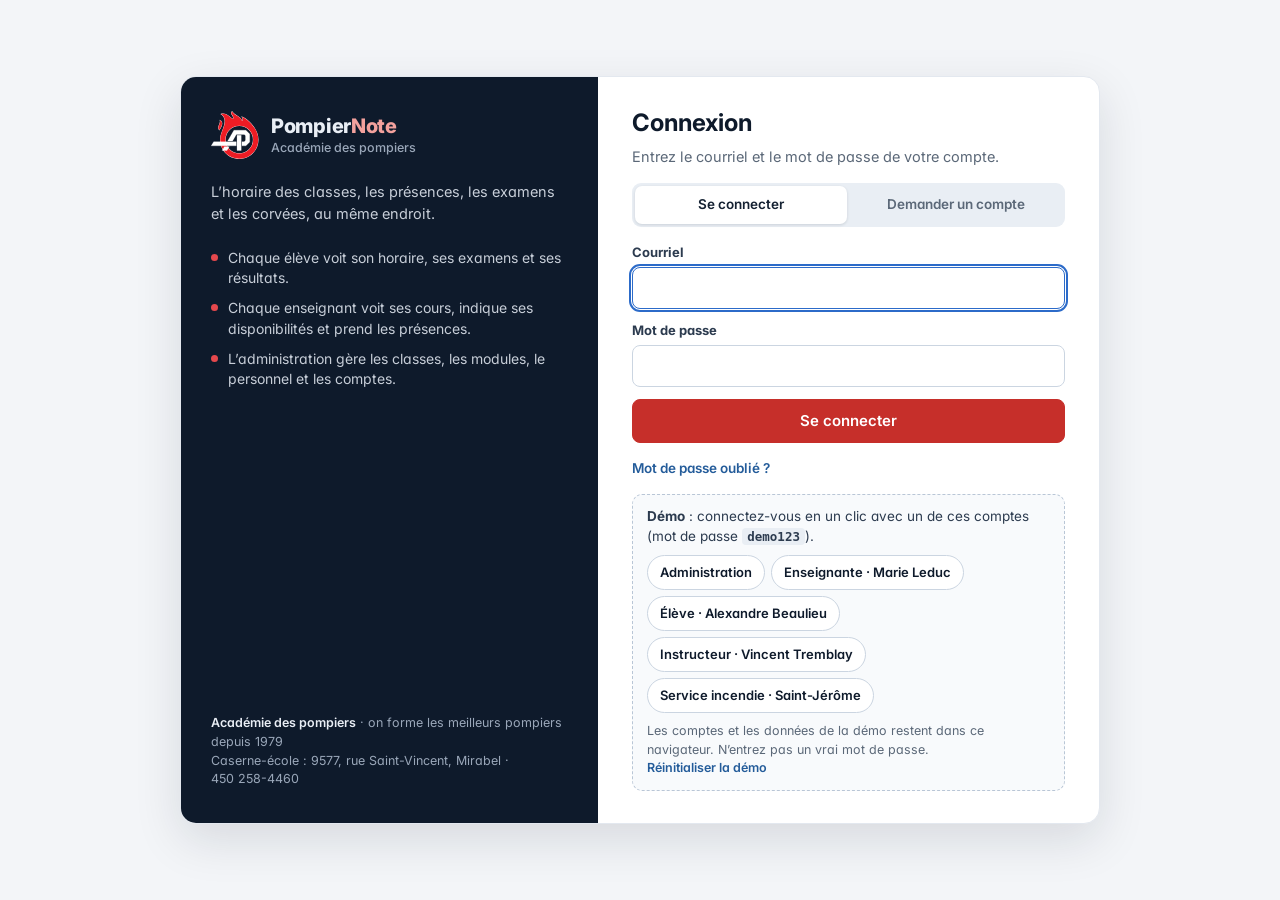
==== commit 21b6a636: "Page d’accueil, fiche d’un élève en dossier et photo de profil ; logo et infos de l’Académie ; style" ====
--- a/demo.html
+++ b/demo.html
@@ -5,6 +5,8 @@
 <meta name="viewport" content="width=device-width,initial-scale=1,viewport-fit=cover">
 <title>PompierNote · démo</title>
 <meta name="description" content="Démo de PompierNote : horaire, classes, élèves, personnel, présences, examens, stock et comptes.">
+<link rel="icon" type="image/svg+xml" href="site/embleme.svg">
+<link rel="apple-touch-icon" href="site/icone-180.png">
 </head>
 <body>
 <script src="demo/donnees.js"></script>
@@ -30,7 +32,8 @@
 }
 *{box-sizing:border-box}
 [hidden]{display:none!important}
-body{margin:0;background:var(--bg);color:var(--ink);font:13.5px/1.45 var(--font);-webkit-font-smoothing:antialiased;font-feature-settings:"cv11"}
+/* la page ne passe pas sous l’encoche d’un iPhone tenu à l’horizontale (marges env) */
+body{margin:0;background:var(--bg);color:var(--ink);font:13.5px/1.45 var(--font);-webkit-font-smoothing:antialiased;font-feature-settings:"cv11";padding-left:env(safe-area-inset-left,0px);padding-right:env(safe-area-inset-right,0px)}
 body.lock{overflow:hidden}
 button,input,select,textarea{font:inherit;color:inherit}
 button{cursor:pointer}
@@ -53,18 +56,32 @@
 .role-chip.rc-vert{background:#1F5F45;color:#FFFFFF}
 .role-chip.rc-or{background:#8A6416;color:#FFFFFF}
 .role-chip.rc-gris{background:#4B5563;color:#FFFFFF}
+/* Petites classes utiles : liens, aide, textes discrets, couleurs de texte */
+.link{background:none;border:0;padding:0;font-weight:700;color:var(--ink);text-align:left}
+.link:hover{text-decoration:underline;color:var(--head-ink)}
+.help{font-size:13px;color:var(--muted);margin:0}
+.muted{color:var(--muted)}
+.sm{font-size:13px}
+.ok-t{color:var(--ok)}
+.need-t{color:var(--warn);font-weight:700}
+.bad-t{color:var(--bad);font-weight:700}
+.warn-t{color:var(--warn)}
+/* Texte long sur grand écran, texte court sur téléphone (même bouton) */
+.t-short{display:none}
 /* Coquille : menu marine à gauche, barre de titre blanche en haut, contenu sur fond gris très clair */
 .app{display:grid;grid-template-columns:220px minmax(0,1fr);min-height:100vh;transition:grid-template-columns .22s ease}
 .app.side-mini{grid-template-columns:60px minmax(0,1fr)}
 @media (prefers-reduced-motion: reduce){.app{transition:none}}
 .sidebar{background:var(--side);color:var(--side-ink);display:flex;flex-direction:column;padding:0 10px;position:sticky;top:0;height:100vh;overflow-y:auto;scrollbar-width:thin;scrollbar-color:var(--side-line) transparent}
 .brand{display:flex;align-items:center;gap:10px;padding:14px 4px 12px;color:#FFFFFF;font-weight:800;font-size:17px;letter-spacing:-.01em;line-height:1.2;min-width:0}
-.brand>div{min-width:0;overflow-wrap:anywhere}
+.brand{width:100%;border:0;background:none;text-align:left;font-family:inherit;cursor:pointer;border-radius:var(--r-sm)}
+.brand:hover .bn{text-decoration:underline;text-decoration-thickness:1px;text-underline-offset:3px}
+.brand-t{display:block;min-width:0;overflow-wrap:anywhere}
 .brand .bn{white-space:nowrap;font-size:16px;letter-spacing:-.015em}
 .brand .bn i{font-style:normal;color:#F3A19D}
 .brand small{display:block;margin-top:1px;font-size:11.5px;letter-spacing:0;color:var(--side-muted);font-weight:500;white-space:nowrap;overflow:hidden;text-overflow:ellipsis}
-.brand-icon{width:32px;height:36px;border-radius:8px 8px 15px 15px;background:var(--accent);display:grid;place-items:center;flex:none;color:#FFFFFF;box-shadow:inset 0 -3px 0 rgba(0,0,0,.18)}
-.brand-icon svg{width:18px;height:18px}
+.brand-icon{width:38px;height:38px;display:grid;place-items:center;flex:none}
+.brand-icon img{width:100%;height:100%;display:block}
 .ws-label{display:inline-flex;align-self:flex-start;margin:0 4px 2px;padding:2px 8px;border-radius:999px;background:var(--side-hover);color:var(--side-soft);letter-spacing:.08em;font-size:10px;font-weight:700;text-transform:uppercase}
 .nav{position:relative;z-index:1;list-style:none;margin:0;padding:0;display:flex;flex-direction:column;gap:1px}
 .nav-sec{padding:12px 10px 3px;color:var(--side-muted);font-size:10px;font-weight:700;letter-spacing:.12em;text-transform:uppercase}
@@ -77,7 +94,7 @@
 .nav button[aria-current="page"] .nav-todo{background:rgba(255,255,255,.22);color:#FFFFFF}
 .nav button[aria-current="page"]{background:none;color:#FFFFFF;font-weight:600}
 .nav button[aria-current="page"] .ic{opacity:1;color:#FFFFFF}
-/* Page ouverte : la bulle rouge du logo est derrière son entrée et glisse jusqu’à la page choisie (placée par placeNavBulle).
+/* Page ouverte : une bulle rouge est derrière son entrée et glisse jusqu’à la page choisie (placée par placeNavBulle).
    Menu réduit : la bulle a la taille et la forme du logo, derrière l’icône. */
 .nav-bulle{position:absolute;top:0;left:0;opacity:0;pointer-events:none;will-change:transform;border-radius:var(--r-sm);background:var(--accent);box-shadow:inset 0 -2px 0 rgba(0,0,0,.18),0 4px 14px rgba(198,47,42,.38);transition:transform .38s cubic-bezier(.34,1.3,.5,1),width .3s ease,height .3s ease,border-radius .3s ease,opacity .2s}
 .side-mini .nav-bulle{border-radius:8px 8px 14px 14px}
@@ -103,7 +120,7 @@
 .side-toggle .ic{transition:transform .2s}
 .side-mini .sidebar{padding:0 8px}
 .side-mini .brand{justify-content:center;padding-inline:0}
-.side-mini .brand>div,.side-mini .ws-label,.side-mini .person>div,.side-mini .nav-sec{display:none}
+.side-mini .brand-t,.side-mini .ws-label,.side-mini .person>div,.side-mini .nav-sec{display:none}
 .side-mini .nav button,.side-mini .side-toggle{justify-content:center;padding-inline:0;position:relative}
 .side-mini .nav button{padding-block:9px}
 .side-mini .nav button>span,.side-mini .side-toggle>span{position:absolute;width:1px;height:1px;overflow:hidden;clip:rect(0 0 0 0);white-space:nowrap}
@@ -126,7 +143,7 @@
 .demo.is-hidden .demo-in{padding:0}
 .demo-hide{display:inline-flex;align-items:center;gap:7px;min-height:32px;padding:0 11px;border:1px solid var(--line);border-radius:var(--r-sm);background:var(--surface);color:var(--muted);font-size:12.5px;font-weight:600;flex:none}
 .demo-hide:hover{color:var(--ink);border-color:var(--line-strong);background:var(--surface-2)}
-.head-side{display:flex;flex-wrap:wrap;align-items:center;gap:8px 10px}
+.head-side{display:flex;flex-wrap:nowrap;align-items:center;gap:8px 10px}
 .demo-show{display:inline-flex;align-items:center;gap:6px;min-height:30px;padding:0 10px;border:1px solid var(--line);border-radius:999px;background:var(--surface);color:var(--muted);font-size:12px;font-weight:600}
 .demo-show:hover{color:var(--ink);border-color:var(--line-strong)}
 .demo-hide .ic,.demo-show .ic{width:15px;height:15px}
@@ -152,7 +169,6 @@
 .ph-tools:empty{display:none}
 .page-heading.with-tools{flex-wrap:nowrap;gap:8px 14px}
 .with-tools .ph-t,.with-tools .head-side{flex:none}
-.head-side{flex-wrap:nowrap}
 .ph-tools>.ctl,.ph-tools>.toolbar{flex-wrap:nowrap;gap:8px;margin:0;padding:0;background:none;border:0;border-radius:0;box-shadow:none}
 .ph-tools>.ctl>*:not(.grow),.ph-tools>.toolbar>*:not(.grow){flex:none}
 .ph-tools .seg.sm button{padding:5px 11px}
@@ -172,6 +188,59 @@
 /* sur deux lignes, la barre de la page peut aussi se replier (onglets, résumés, recherche) pour ne jamais dépasser */
 .hd-two .ph-tools>.toolbar>*:not(.grow){flex:0 1 auto;min-width:0}
 .hd-two .ph-tools .summary{white-space:nowrap;overflow:hidden;text-overflow:ellipsis}
+/* Pastilles du menu : nombre de choses à faire, alerte */
+.nav-n{margin-left:auto;min-width:20px;height:20px;padding:0 6px;border-radius:var(--r);background:var(--accent);color:#FFFFFF;font-size:11.5px;font-weight:700;font-style:normal;display:grid;place-items:center;flex:none}
+.nav button[aria-current="page"] .nav-n{display:none}
+.side-mini .nav-n{position:absolute;top:3px;right:3px;min-width:16px;height:16px;padding:0 4px;font-size:10px}
+/* Menus latéraux à sections (Paramètres, Stock, Compta) : une pastille d’alerte */
+.nav-todo.bad{background:var(--accent);color:#FFFFFF}
+.nav button[aria-current="page"] .nav-todo.bad{background:#FFFFFF;color:var(--accent)}
+/* Cloche et notifications */
+.bell{position:relative;width:34px;height:34px;border:1px solid var(--line);border-radius:var(--r-sm);box-shadow:0 1px 2px rgba(14,26,43,.05);background:var(--surface);display:inline-grid;place-items:center;color:var(--ink-2);flex:none}
+.bell:hover{background:var(--surface-2);color:var(--ink)}
+.bell .ic{width:17px;height:17px}
+.bell-n{position:absolute;top:-4px;right:-4px;min-width:17px;height:17px;padding:0 5px;border-radius:999px;background:var(--bad);color:#FFFFFF;font-size:10.5px;font-weight:700;font-style:normal;line-height:17px;text-align:center}
+.nf-list{list-style:none;margin:0;padding:0;display:flex;flex-direction:column;gap:8px}
+.nf-row{display:flex;flex-direction:column;gap:6px;width:100%;padding:9px 12px;border:1px solid var(--line);border-radius:var(--r);background:var(--surface);text-align:left;font:inherit;color:var(--ink);cursor:pointer}
+.nf-row:hover{background:var(--surface-2)}
+.nf-row.new{border-color:var(--role);box-shadow:inset 3px 0 0 var(--role)}
+.nf-h{display:flex;align-items:center;justify-content:space-between;gap:10px}
+.nf-h small{font-size:12.5px;color:var(--muted);white-space:nowrap}
+.nf-tx{font-size:14.5px;line-height:1.4}
+/* Écran moyen : le menu passe en haut de la page */
+@media (max-width:900px){
+  /* le menu garde sa hauteur ; une page courte ne l’étire pas, le contenu prend le reste */
+  .app{grid-template-columns:minmax(0,1fr);grid-template-rows:auto 1fr}
+  .sidebar{position:relative;height:auto;padding:0 16px 12px}
+  .brand{padding:16px 120px 12px 0}
+  .ws-label,.person{display:none}
+  .side-toggle{position:absolute;top:16px;right:16px;width:auto;margin:0;padding:8px 10px;border:1px solid var(--side-line)}
+  .side-toggle .ic{transform:rotate(90deg)}
+  .app.side-mini{grid-template-columns:minmax(0,1fr);grid-template-rows:auto 1fr}
+  .side-mini .sidebar{padding:0 16px 4px}
+  .side-mini .brand{justify-content:flex-start;padding:16px 0 12px}
+  .side-mini .brand-t{display:block}
+  .side-mini .nav{display:none}
+  .side-mini .side-toggle{position:absolute;padding:8px 10px}
+  .side-mini .side-toggle>span{position:static;width:auto;height:auto;overflow:visible;clip:auto}
+  .side-mini .side-toggle .ic{transform:rotate(-90deg)}
+  .sidebar .side-toggle.side-out{right:16px;padding:8px 10px}
+  .sidebar .side-toggle.side-out>span{position:absolute;width:1px;height:1px;overflow:hidden;clip:rect(0 0 0 0);white-space:nowrap}
+  .sidebar .side-out .ic,.side-mini .sidebar .side-out .ic{transform:none}
+  .sidebar:has(.side-out:not([hidden])) #side-toggle{right:64px}
+  .nav{flex-direction:row;flex-wrap:wrap;gap:6px}
+  .nav button{width:auto;padding:8px 12px;font-size:14px}
+  .nav button[aria-current="page"]::after{display:none}
+}
+@media (max-width:520px){.sidebar #side-toggle>span{position:absolute;width:1px;height:1px;overflow:hidden;clip:rect(0 0 0 0);white-space:nowrap}.sidebar #side-toggle{padding:8px 10px}}
+@media (max-width:760px){
+  /* Barre de titre plus basse et blocs plus serrés : l’horaire arrive plus vite */
+  .page-heading{min-height:0;padding-top:12px;padding-bottom:12px}
+  .page-heading h1{font-size:20px}
+  .content{gap:14px}
+  .roles{display:grid;grid-auto-flow:column;grid-auto-columns:1fr;width:100%}
+  .roles button{padding:9px 4px}
+}
 /* Boutons et champs */
 .btn{min-height:34px;padding:6px 12px;border:1px solid var(--line);border-radius:var(--r-sm);background:var(--surface);box-shadow:0 1px 2px rgba(14,26,43,.05);font-size:13px;font-weight:600;color:var(--ink);transition:background .12s,border-color .12s,box-shadow .12s;display:inline-flex;align-items:center;justify-content:center;gap:6px;white-space:nowrap}
 .btn:hover{background:var(--surface-2);border-color:var(--line-strong)}
@@ -184,6 +253,8 @@
 .btn.sm{min-height:30px;padding:4px 10px}
 .btn:disabled{opacity:.45;cursor:not-allowed}
 .btn .ic{width:15px;height:15px}
+.btn.yes{border-color:var(--ok);color:var(--ok);font-weight:700}
+.btn.yes:hover:not(:disabled){background:var(--ok-bg)}
 .icon-btn{width:34px;height:34px;border:1px solid var(--line);border-radius:var(--r-sm);box-shadow:0 1px 2px rgba(14,26,43,.05);background:var(--surface);display:inline-grid;place-items:center;color:var(--ink);flex:none}
 .icon-btn:hover{background:var(--surface-2)}
 .icon-btn:disabled{opacity:.4;cursor:not-allowed}
@@ -202,6 +273,7 @@
 .summary{display:flex;flex-wrap:wrap;gap:4px 20px;margin:0;font-size:14px;color:var(--muted)}
 .summary b{color:var(--ink);font-size:16px;margin-right:4px}
 .summary .need b{color:var(--warn)}
+.summary b.ok{color:var(--ok)}.summary b.warn{color:var(--warn)}.summary b.bad{color:var(--bad)}
 /* Étiquettes */
 .chip{display:inline-flex;align-items:center;padding:2px 8px;border-radius:999px;font-size:11px;font-weight:700;line-height:1.25;white-space:nowrap;background:var(--chip,#E1E7F2);color:var(--chip-ink,#546C91);font-variant-numeric:tabular-nums;flex:none}
 .chip.ok{background:var(--ok-bg);color:var(--ok)}
@@ -210,6 +282,25 @@
 .chip.info{background:var(--info-bg);color:var(--info)}
 .chip.off{background:var(--off-bg);color:var(--off)}
 .chip.today{background:var(--accent);color:var(--accent-ink)}
+/* Puces de filtre et indications */
+.chips{display:flex;flex-wrap:wrap;gap:6px;min-width:0}
+.fchip{display:inline-flex;align-items:center;gap:7px;min-height:36px;padding:6px 13px;border:1px solid var(--line);border-radius:999px;background:var(--surface);font-size:13px;font-weight:700;color:var(--ink-2)}
+.fchip:hover{border-color:var(--line-strong);background:var(--surface-2)}
+.fchip small{font-weight:600;font-size:11.5px;color:var(--muted);background:var(--role-bg);border-radius:999px;padding:1px 7px}
+.fchip[aria-pressed="true"]{background:var(--role);border-color:var(--role);color:#FFFFFF}
+.fchip[aria-pressed="true"] small{background:rgba(255,255,255,.18);color:#FFFFFF}
+.hint{margin:0;font-size:13px;color:var(--muted);display:flex;align-items:center;gap:7px}
+.hint .ic{width:16px;height:16px}
+/* Toasts */
+.toasts{position:fixed;left:50%;transform:translateX(-50%);bottom:calc(16px + env(safe-area-inset-bottom,0px));z-index:30;display:flex;flex-direction:column;gap:8px;width:min(460px,calc(100% - 32px));pointer-events:none}
+.toast{display:flex;align-items:center;gap:12px;background:var(--side);color:#FFFFFF;padding:12px 16px;border-radius:var(--r);font-size:14px;box-shadow:var(--shadow);pointer-events:auto}
+.toast.bad{background:var(--bad)}
+.toast button{margin-left:auto;flex:none;background:none;border:1px solid rgba(255,255,255,.55);color:#FFFFFF;border-radius:var(--r-sm);padding:5px 11px;font-weight:700;font-size:13px}
+.toast button:hover{background:rgba(255,255,255,.12)}
+@media (max-width:760px){
+  .toolbar .grow{display:none}
+  .toolbar select,.toolbar .search{flex:1 1 100%;width:auto}
+}
 /* Tableau de la semaine */
 .week{display:grid;grid-template-columns:90px repeat(5,minmax(0,1fr));background:var(--surface);border:1px solid var(--line);border-radius:var(--r);overflow:hidden}
 .wk-row{display:contents}
@@ -249,7 +340,7 @@
 .cc strong{font-size:13px;font-weight:700;line-height:1.3;color:var(--ink);overflow-wrap:break-word;margin-top:1px}
 .cc-meta{font-size:12px;color:var(--muted);line-height:1.35;overflow-wrap:anywhere}
 .cc.cancelled{background:#F2F3F5}
-.cc.cancelled strong{text-decoration:line-through;color:var(--muted)}
+.cc.cancelled strong{text-decoration:line-through;color:var(--ink-2)}
 .cc.offday{background:#F0F3F8}
 .cc.exam{background:#FFF0F1}
 @media (prefers-reduced-motion: reduce){.cc{transition:none}}
@@ -261,190 +352,6 @@
 .daytabs button[aria-pressed="true"] strong{color:#FFFFFF}
 .daytabs .is-today:not([aria-pressed="true"]){border-color:var(--today)}
 .daytabs .mark{width:6px;height:6px;border-radius:50%;background:var(--ok);margin-top:3px}
-/* Panneaux, tableaux, indicateurs */
-.panels{display:grid;grid-template-columns:repeat(auto-fit,minmax(min(100%,300px),1fr));gap:10px;align-items:start}
-.panel,.page-panel{background:var(--surface);border:1px solid var(--line);border-radius:var(--r);padding:14px 16px;min-width:0;box-shadow:var(--shadow-sm)}
-.page-panel{display:flex;flex-direction:column;gap:16px}
-.narrow{max-width:860px}
-.panel h2{margin:0 0 8px;font-size:14px;font-weight:700;letter-spacing:-.005em;color:var(--ink)}
-.panel p{margin:0 0 8px}
-.big{font-weight:700;font-size:26px;line-height:1;margin:0 0 6px;font-variant-numeric:tabular-nums}
-.big span{font-size:18px;color:var(--muted)}
-.meter{height:7px;background:var(--role-bg);border-radius:999px;overflow:hidden;margin-bottom:8px}
-.meter i{display:block;height:100%;background:var(--ok)}
-.kpis{display:grid;grid-template-columns:repeat(auto-fit,minmax(min(100%,170px),1fr));gap:10px}
-.kpi{background:var(--surface);border:1px solid var(--line);border-radius:var(--r);padding:11px 14px;min-width:0;box-shadow:var(--shadow-sm)}
-.kpi span{display:block;font-size:11px;font-weight:700;text-transform:uppercase;letter-spacing:.09em;color:var(--muted)}
-.kpi b{display:block;font-size:23px;margin-top:3px;color:var(--ink);font-variant-numeric:tabular-nums;line-height:1.1}
-.kpi small{display:block;color:var(--muted);font-size:13px;margin-top:3px}
-.kpi.need b{color:var(--warn)}
-.tbl-wrap{overflow-x:auto;background:var(--surface);border:1px solid var(--line);border-radius:var(--r);box-shadow:var(--shadow-sm)}
-table.tbl{width:100%;border-collapse:collapse;min-width:640px}
-.tbl th{background:var(--head);color:var(--head-ink);font-size:11px;font-weight:600;text-transform:uppercase;letter-spacing:.07em;text-align:left;padding:8px 16px;border-bottom:1px solid var(--line);white-space:nowrap}
-.tbl td{padding:8px 16px;border-bottom:1px solid var(--line-2);vertical-align:middle;font-size:13.5px}
-.tbl tr:last-child td{border-bottom:0}
-.tbl tr.row-link{cursor:pointer}
-.tbl tr.row-link:hover td{background:var(--surface-2)}
-.tbl tr.row-link:hover .link{text-decoration:underline}
-.tbl .num{text-align:right;font-variant-numeric:tabular-nums;white-space:nowrap}
-.tbl th.num{text-align:right}
-.tbl select{min-height:34px;font-size:13px}
-.hr-tbl th,.hr-tbl td{padding-left:12px;padding-right:12px}
-.hr-tbl th:first-child,.hr-tbl td:first-child{padding-left:20px}
-.hr-tbl th.on,.hr-tbl td.on{background:var(--role-bg)}
-.hr-tbl tr.row-link:hover td.on{background:var(--role-bg)}
-.hr-m{border:0;background:none;font:inherit;color:inherit;text-transform:inherit;letter-spacing:inherit;padding:5px 8px;margin:-5px -8px;border-radius:var(--r-sm);cursor:pointer}
-.hr-m:hover{background:var(--surface)}
-.hr-m[aria-pressed="true"]{background:var(--surface);color:var(--ink);box-shadow:inset 0 0 0 1px var(--role)}
-.hr-tot td{font-weight:700;background:var(--head);border-top:1px solid var(--line)}
-.hr-tot td.on{background:var(--role-bg)}
-.bell{position:relative;width:34px;height:34px;border:1px solid var(--line);border-radius:var(--r-sm);box-shadow:0 1px 2px rgba(14,26,43,.05);background:var(--surface);display:inline-grid;place-items:center;color:var(--ink-2);flex:none}
-.bell:hover{background:var(--surface-2);color:var(--ink)}
-.bell .ic{width:17px;height:17px}
-.bell-n{position:absolute;top:-4px;right:-4px;min-width:17px;height:17px;padding:0 5px;border-radius:999px;background:var(--bad);color:#FFFFFF;font-size:10.5px;font-weight:700;font-style:normal;line-height:17px;text-align:center}
-.nf-list{list-style:none;margin:0;padding:0;display:flex;flex-direction:column;gap:8px}
-.nf-row{display:flex;flex-direction:column;gap:6px;width:100%;padding:9px 12px;border:1px solid var(--line);border-radius:var(--r);background:var(--surface);text-align:left;font:inherit;color:var(--ink);cursor:pointer}
-.nf-row:hover{background:var(--surface-2)}
-.nf-row.new{border-color:var(--role);box-shadow:inset 3px 0 0 var(--role)}
-.nf-h{display:flex;align-items:center;justify-content:space-between;gap:10px}
-.nf-h small{font-size:12.5px;color:var(--muted);white-space:nowrap}
-.nf-tx{font-size:14.5px;line-height:1.4}
-#print-root{display:none}
-@media print{body.printing{background:#fff}body.printing>*:not(#print-root){display:none!important}body.printing>#print-root{display:block}}
-.pr-btns{display:flex;flex-wrap:wrap;gap:8px}
-.cp-box{margin-top:16px;padding-top:14px;border-top:1px solid var(--line-2)}
-.link{background:none;border:0;padding:0;font-weight:700;color:var(--ink);text-align:left}
-.link:hover{text-decoration:underline;color:var(--head-ink)}
-.help{font-size:13px;color:var(--muted);margin:0}
-.muted{color:var(--muted)}
-.sm{font-size:13px}
-.list{display:flex;flex-direction:column}
-.lrow{display:grid;grid-template-columns:62px minmax(0,1fr) auto;gap:10px;align-items:center;width:100%;padding:7px 0;background:none;border:0;text-align:left;color:var(--ink)}
-.lrow+.lrow{border-top:1px solid var(--line-2)}
-button.lrow:hover .ti{text-decoration:underline}
-.lrow.cancelled .ti{text-decoration:line-through;color:var(--muted)}
-.when{font-weight:700;font-size:15px;line-height:1.1;font-variant-numeric:tabular-nums}
-.when small{display:block;font-weight:400;font-size:12px;color:var(--muted);margin-top:2px}
-.what{min-width:0;display:flex;flex-direction:column;gap:2px}
-.what .ti{font-weight:700;font-size:14px}
-.what .sub{color:var(--muted);font-size:13px}
-.next{display:flex;flex-direction:column;gap:6px}
-.next .nx-t{font-weight:700;font-size:19px;line-height:1.2;margin:0;text-wrap:balance}
-.next .nx-w{font-weight:600;color:var(--ink-2)}
-.tl{list-style:none;margin:0;padding:0}
-.tl li{display:grid;grid-template-columns:52px minmax(0,1fr) auto;gap:12px;align-items:center;padding:7px 0;border-top:1px solid var(--line-2)}
-.tl li:first-child{border-top:0}
-.tl .d{font-weight:700;font-variant-numeric:tabular-nums}
-.tl .d small{display:block;color:var(--muted);font-weight:400;font-size:12px}
-.tl .t{min-width:0}
-.tl .t b{display:block;font-size:15px}
-.tl .t span{color:var(--muted);font-size:13px}
-.tl li.past{opacity:.55}
-.empty{padding:26px 18px;text-align:center;background:var(--surface);border:1px dashed var(--line-strong);border-radius:var(--r)}
-.empty h2{font-size:17px;font-weight:700;letter-spacing:-.01em;margin:0 0 6px}
-.empty p{margin:0 auto 14px;max-width:52ch;color:var(--muted)}
-.steps{text-align:left;max-width:52ch;margin:0 auto 18px;padding-left:22px;display:flex;flex-direction:column;gap:6px}
-.row{display:flex;flex-wrap:wrap;gap:8px;align-items:center}
-.empty .row{justify-content:center}
-.two{display:grid;grid-template-columns:minmax(0,1.4fr) minmax(0,1fr);gap:10px;align-items:start}
-.stackp{display:flex;flex-direction:column;gap:10px;min-width:0}
-/* Les grands blocs blancs ont la même ombre légère que les panneaux */
-.boardbox,.cl-list,.xm-tile,.md-m,.fiche-list,.ctl{box-shadow:var(--shadow-sm)}
-/* Tiroir */
-.scrim{position:fixed;inset:0;background:rgba(20,33,50,.45);z-index:20}
-.drawer{position:fixed;top:0;right:0;bottom:0;width:min(520px,100%);background:var(--surface);z-index:21;overflow-y:auto;box-shadow:var(--shadow);animation:slide .18s ease-out;display:flex;flex-direction:column}
-@keyframes slide{from{transform:translateX(24px);opacity:.6}to{transform:none;opacity:1}}
-@media (prefers-reduced-motion: reduce){.drawer{animation:none}}
-/* Formes des fenêtres (DR_SHAPES dans 24-tiroir.js) : la largeur vient de --dw */
-.drawer.sh-side{width:min(var(--dw,520px),100%)}
-.drawer.sh-center,.drawer.sh-sheet,.drawer.sh-bottom,.drawer.sh-pop{left:0;right:0;margin:0 auto;border-radius:var(--r);box-shadow:0 18px 50px rgba(20,33,50,.28)}
-.drawer.sh-center{top:max(24px,7vh);bottom:auto;width:min(var(--dw),calc(100% - 32px));max-height:calc(100% - max(24px,7vh) - 24px);animation:dr-in .16s ease-out}
-.drawer.sh-sheet{top:24px;bottom:24px;width:min(var(--dw),calc(100% - 48px));animation:dr-rise .2s ease-out}
-.drawer.sh-bottom{top:auto;bottom:0;width:min(var(--dw),calc(100% - 32px));max-height:min(72vh,680px);border-radius:var(--r) var(--r) 0 0;animation:dr-up .2s ease-out}
-.drawer.sh-pop{right:auto;bottom:auto;margin:0;width:min(var(--dw),calc(100% - 24px));max-height:calc(100% - 24px);border:1px solid var(--line);box-shadow:0 12px 32px rgba(20,33,50,.22);animation:dr-in .12s ease-out}
-.scrim.light{background:rgba(20,33,50,.14)}
-@keyframes dr-in{from{opacity:0;transform:translateY(6px)}to{opacity:1;transform:none}}
-@keyframes dr-rise{from{opacity:.4;transform:translateY(18px)}to{opacity:1;transform:none}}
-@keyframes dr-up{from{opacity:.4;transform:translateY(40px)}to{opacity:1;transform:none}}
-@media (prefers-reduced-motion: reduce){.drawer[class*=sh-]{animation:none}}
-@media (max-width:760px){
-  .drawer.sh-side,.drawer.sh-sheet{inset:0;width:100%;margin:0;border-radius:0;max-height:none}
-  .drawer.sh-center,.drawer.sh-bottom,.drawer.sh-pop{top:auto;left:0;right:0;bottom:0;width:100%;max-height:92%;margin:0;border:0;border-radius:14px 14px 0 0;animation:dr-up .2s ease-out}
-}
-.dr-top{display:flex;align-items:flex-start;gap:12px;justify-content:space-between;padding:calc(14px + env(safe-area-inset-top,0px)) 20px 0}
-.dr-tt{min-width:0}
-.eyebrow{margin:0;font-weight:700;text-transform:uppercase;letter-spacing:.14em;color:var(--eyebrow);font-size:11px}
-.dr-top h2{margin:4px 0 0;font-weight:700;font-size:19px;line-height:1.2;display:flex;align-items:center;gap:8px;flex-wrap:wrap;color:var(--ink)}
-.dr-sub{margin:6px 0 0;color:var(--muted);font-size:14px}
-.dr-body{padding:12px 20px 18px;display:flex;flex-direction:column;gap:12px;flex:1}
-.dr-sec{display:flex;flex-direction:column;gap:8px}
-.dr-sec h3,.dr-h3{margin:0;font-weight:700;font-size:16px}
-.dr-foot{position:sticky;bottom:0;background:var(--surface);border-top:1px solid var(--line);padding:9px 20px calc(9px + env(safe-area-inset-bottom,0px));display:flex;gap:8px 10px;flex-wrap:wrap;align-items:center;z-index:2}
-.dr-foot p{margin:0;flex:1 1 200px;font-size:14px}
-.dr-body>.dr-foot{margin-left:-20px;margin-right:-20px}
-.state{font-size:13px;color:var(--muted)}
-.state.dirty{color:var(--warn);font-weight:700}
-.sess-box{border:1px solid var(--line);border-radius:var(--r);padding:10px 12px;display:flex;flex-direction:column;gap:8px;background:var(--surface-2)}
-.sess-box p{margin:0}
-.sess-box .per-lg{font-weight:700;font-size:16px}
-.sb-head{display:flex;flex-direction:column;gap:7px}
-.sb-chips{display:flex;flex-wrap:wrap;gap:6px}
-.sb-chips .chore-chip{margin-left:0}
-.sb-facts{grid-template-columns:repeat(auto-fit,minmax(130px,1fr));gap:10px 14px}
-.sb-facts dd{font-size:14px}
-.sb-h3{margin:6px 0 0;padding-top:10px;border-top:1px solid var(--line);font-size:12px;font-weight:700;text-transform:uppercase;letter-spacing:.07em;color:var(--muted)}
-.facts{display:grid;grid-template-columns:1fr 1fr;gap:14px 16px;margin:0}
-.facts dt{font-size:11px;text-transform:uppercase;letter-spacing:.1em;color:var(--muted);font-weight:700}
-.facts dd{margin:3px 0 0;font-weight:700;font-size:15px;overflow-wrap:anywhere}
-.wlist{list-style:none;margin:0;padding:0;display:flex;flex-direction:column;gap:5px;font-variant-numeric:tabular-nums}
-.wlist li{display:flex;gap:10px}
-.wlist .d{font-weight:700;min-width:44px}
-/* Présences */
-.att-sum{display:flex;flex-wrap:wrap;gap:6px}
-.att-list{list-style:none;margin:0;padding:0;display:flex;flex-direction:column}
-.att-list li{display:flex;align-items:center;gap:10px;padding:6px 0;border-top:1px solid var(--line-2)}
-.att-list li:first-child{border-top:0}
-.att-list .nm{flex:1;min-width:0;font-weight:600;font-size:15px;overflow-wrap:anywhere}
-.att-list .nm small{display:block;font-weight:400;font-size:12px;color:var(--muted)}
-.att-btns{display:inline-flex;gap:4px;flex:none;flex-wrap:wrap;justify-content:flex-end}
-.ab{font-weight:700;font-size:13px;border:1px solid var(--line);background:var(--surface);color:var(--muted);border-radius:var(--r-sm);padding:6px 9px;min-width:36px}
-.ab:hover{color:var(--ink);border-color:var(--line-strong)}
-.ab .abbr{display:none}
-.ab-P[aria-pressed="true"]{background:var(--ok);border-color:var(--ok);color:#FFFFFF}
-.ab-A[aria-pressed="true"]{background:var(--bad);border-color:var(--bad);color:#FFFFFF}
-.ab-R[aria-pressed="true"],.ab-C[aria-pressed="true"]{background:var(--warn);border-color:var(--warn);color:#FFFFFF}
-.ab-M[aria-pressed="true"],.ab-F[aria-pressed="true"]{background:var(--info);border-color:var(--info);color:#FFFFFF}
-/* Formulaires */
-form{display:flex;flex-direction:column;gap:10px;margin:0}
-.field{display:flex;flex-direction:column;gap:4px;font-size:12.5px;color:var(--ink-2);font-weight:600;min-width:0}
-.field input,.field select,.field textarea{border:1px solid var(--line-strong);border-radius:var(--r-sm);background:var(--surface);padding:7px 9px;font-size:14px;font-weight:400;color:var(--ink);width:100%;min-width:0;min-height:36px}
-.field textarea{min-height:76px;resize:vertical}
-fieldset{border:1px solid var(--line);border-radius:var(--r);padding:8px 12px 12px;margin:0;min-width:0;display:flex;flex-direction:column;gap:10px}
-legend{font-size:13px;color:var(--ink-2);font-weight:600;padding:0 4px}
-.grid2{display:grid;grid-template-columns:1fr 1fr;gap:10px}
-.grid-code{display:grid;grid-template-columns:minmax(0,1fr) 110px;gap:10px}
-.slot{display:grid;grid-template-columns:1.3fr 1fr 1fr 1fr auto;gap:8px;align-items:end}
-.slot-times{grid-column:1/-1;display:grid;grid-template-columns:repeat(2,minmax(0,170px));gap:8px}
-.swatches{display:flex;flex-wrap:wrap;gap:8px}
-.sw{position:relative;cursor:pointer;display:inline-flex}
-.sw input{position:absolute;inset:0;opacity:0;margin:0;cursor:pointer}
-.sw-dot{display:block;width:28px;height:28px;border-radius:50%;background:var(--chip-ink);border:3px solid var(--surface);box-shadow:0 0 0 1px var(--line-strong)}
-.sw input:checked+.sw-dot{box-shadow:0 0 0 2px var(--ink)}
-.sw input:focus-visible+.sw-dot{outline:2px solid var(--focus);outline-offset:3px}
-.inline-add{flex-direction:row;flex-wrap:wrap;align-items:flex-end;gap:8px}
-.inline-add .field{flex:1 1 170px}
-.form-err{color:var(--bad);font-size:14px;margin:0;font-weight:700}
-.t-head{display:flex;align-items:center;justify-content:space-between;gap:8px;flex-wrap:wrap}
-.plist{list-style:none;margin:0;padding:0;display:flex;flex-direction:column}
-.plist li{display:flex;align-items:center;justify-content:space-between;gap:8px;padding:6px 0;border-top:1px solid var(--line-2);font-size:14px}
-.plist li:first-child{border-top:0}
-.x{width:30px;height:30px;border:1px solid transparent;border-radius:var(--r-sm);background:none;color:var(--muted);font-size:18px;line-height:1;flex:none}
-.x:hover{border-color:var(--line-strong);color:var(--bad)}
-.confirm{display:flex;flex-direction:column;gap:8px;padding:10px 12px;border-radius:var(--r);background:#FFF5F5;border:1px solid #F1C4C8}
-.confirm p{margin:0;font-size:14px}
-.sec-title{margin:0;font-size:16px;font-weight:700}
-.access{list-style:none;margin:0;padding:0;display:flex;flex-direction:column;gap:8px;font-size:14px}
-.access li{display:grid;grid-template-columns:120px minmax(0,1fr);gap:10px}
 /* Bande d’agrandissement (reprise de l’Encyclopédie de Sky-Helper) : ▶ agrandit, ◀ réduit */
 .boardbox{display:flex;background:var(--surface);border:1px solid var(--line);border-radius:var(--r);overflow:hidden}
 .boardbox>.week{flex:1;min-width:0;border:0;border-radius:0}
@@ -477,7 +384,6 @@
 /* Statuts d’un cours (style Pronote) : étiquette en bas à droite, carte grisée */
 .cc.has-badge{position:relative;background:#F2F3F5;--bar:#B8C0CC;--chip:#E3E6EB;--chip-ink:#5E6B7D;padding-bottom:34px}
 .cc.has-badge strong{text-decoration:none}
-.cc.cancelled strong{color:var(--ink-2)}
 .cc-badge{position:absolute;right:0;bottom:0;padding:4px 10px;border-radius:var(--r-sm) 0 7px 0;font-size:12px;font-weight:700;line-height:1.3;color:#FFFFFF;white-space:nowrap}
 .cc-badge.bad{background:#E5484D}
 .cc-badge.info{background:#3B9BD9}
@@ -486,456 +392,6 @@
 .week.compact .cc.has-badge .cc-title{grid-column:1}
 .week.compact .cc-badge{position:static;grid-column:2/4;grid-row:2;padding:1px 6px;border-radius:4px;font-size:10px}
 .week.compact .cc.has-badge[data-st]::after{display:none}
-/* Comptes et profils */
-.av{width:34px;height:34px;border-radius:50%;background:#2C4F78;color:#FFFFFF;display:inline-grid;place-items:center;flex:none;font-size:12px;font-weight:700;overflow:hidden}
-.av img{width:100%;height:100%;object-fit:cover;display:block}
-.av.lg{width:72px;height:72px;font-size:24px}
-.person-btn{display:flex;align-items:center;gap:10px;width:100%;min-width:0;padding:6px;margin:-6px;border:0;border-radius:var(--r-sm);background:none;color:inherit;text-align:left;font:inherit}
-.person-btn:hover,.person-btn[aria-current="page"]{background:var(--side-hover)}
-.pinfo{min-width:0}
-.pinfo b,.pinfo small{overflow:hidden;text-overflow:ellipsis;white-space:nowrap}
-.side-mini .person .pinfo{display:none}
-.side-mini .person-btn{justify-content:center;margin:0}
-.who{display:flex;align-items:center;gap:10px;min-width:0}
-.who b{display:block;font-size:14px}
-.who small{display:block;font-size:12.5px;color:var(--muted);font-weight:400}
-.acc-how .steps{margin:0;max-width:none;font-size:14px}
-.prof-head{display:flex;flex-wrap:wrap;align-items:center;gap:14px 18px}
-.prof-id{flex:1 1 260px;min-width:0}
-.panel.prof-head .prof-id h2{margin:0;font-size:22px;font-weight:700;line-height:1.2;letter-spacing:0;text-transform:none;color:var(--ink)}
-.prof-chips{display:flex;flex-wrap:wrap;align-items:center;gap:6px;margin:7px 0 6px}
-.prof-chips .role-chip{margin:0}
-.pf-pick{flex:0 1 280px}
-.pick-list{list-style:none;margin:0;padding:0;display:flex;flex-direction:column;gap:6px}
-.pick-person,.pick-sel{display:flex;align-items:center;gap:10px;width:100%;padding:8px 10px;border:1px solid var(--line);border-radius:var(--r-sm);background:var(--surface);text-align:left;color:var(--ink)}
-.pick-person:hover{border-color:var(--line-strong);background:var(--surface-2)}
-.pick-person b,.pick-sel b{display:block;font-size:14px}
-.pick-person small,.pick-sel small{display:block;font-size:12.5px;color:var(--muted);font-weight:400}
-.pick-sel{background:#F2F6FB;border-color:#B9CBE0}
-.pick-sel>span:not(.av){flex:1;min-width:0}
-.acc-list{display:flex;flex-direction:column;list-style:none;margin:0;padding:0}
-.acc-list li{display:flex;justify-content:space-between;gap:10px;padding:7px 0;border-top:1px solid var(--line-2);font-size:14px}
-.acc-list li:first-child{border-top:0}
-.need-t{color:var(--warn)}
-/* Classes : cartes */
-.cl-list{container-type:inline-size;background:var(--surface);border:1px solid var(--line);border-radius:var(--r);overflow:hidden}
-.cl-cols{display:grid;grid-template-columns:minmax(0,1.4fr) minmax(0,1.6fr) 64px minmax(0,1fr) minmax(0,.9fr) 124px 132px;align-items:center;column-gap:18px}
-.cl-hd{padding:8px 18px;background:var(--head);border-bottom:1px solid var(--line);color:var(--head-ink);font-size:11.5px;font-weight:700;text-transform:uppercase;letter-spacing:.06em;white-space:nowrap}
-.cl-hd .n{text-align:center}
-.cl-row{padding:10px 18px;border-top:1px solid var(--line-2);cursor:pointer;transition:background-color .12s}
-.cl-hd+.cl-row{border-top:0}
-.cl-row:hover{background:var(--surface-2)}
-.cl-row:focus-visible{outline:3px solid var(--focus);outline-offset:-3px}
-.cl-c{display:flex;align-items:center;gap:12px;min-width:0}
-.cl-num{width:40px;height:40px;border-radius:var(--r);background:var(--role);color:#FFFFFF;display:grid;place-items:center;flex:none;font-size:16px;font-weight:700;font-variant-numeric:tabular-nums}
-.cl-name{display:flex;flex-direction:column;gap:3px;min-width:0}
-.cl-name b{font-size:15.5px;line-height:1.2;color:var(--ink);white-space:nowrap}
-.cl-name small{font-size:13px;color:var(--muted);overflow:hidden;text-overflow:ellipsis;white-space:nowrap}
-.cl-prin{display:flex;align-items:center;gap:10px;min-width:0;cursor:default}
-.cl-prin .av{width:30px;height:30px;font-size:12px}
-.cl-prin .av.none{background:var(--off-bg);color:var(--off)}
-.cl-prin select{flex:1 1 0;min-width:0;width:auto;min-height:36px;font-size:15px;font-weight:700;color:var(--ink);border:1px solid transparent;border-radius:var(--r-sm);background-color:transparent;padding:0 20px 0 6px;margin-left:-6px;cursor:pointer;text-overflow:ellipsis}
-.cl-prin select:hover,.cl-prin select:focus{border-color:var(--line-strong);background-color:var(--surface)}
-.cl-prin b{font-size:15px;color:var(--ink);overflow:hidden;text-overflow:ellipsis;white-space:nowrap}
-.cl-prin .none-t{color:var(--muted);font-weight:400}
-.cl-n{text-align:center;font-size:20px;font-weight:700;color:var(--ink);font-variant-numeric:tabular-nums}
-.cl-n.zero{color:var(--muted)}
-.cl-big{display:flex;flex-direction:column;gap:7px;min-width:0}
-.cl-big b{font-size:20px;line-height:1;color:var(--ink);font-variant-numeric:tabular-nums}
-.cl-big .meter{margin:0;height:8px}
-.cl-big.ok b{color:var(--ok)}.cl-big.warn b{color:var(--warn)}.cl-big.bad b{color:var(--bad)}
-.cl-big .none{color:var(--muted);font-weight:400}
-.cl-st .chip{font-size:13px;padding:5px 10px;border-radius:var(--r-sm)}
-.cl-go{display:flex;align-items:center;justify-content:flex-end;gap:10px}
-.cl-go>.ic{width:18px;height:18px;color:var(--muted);flex:none}
-.cl-row [data-l]::before{display:none}
-/* largeur moyenne : l’avancement se retire et le bouton Horaire devient une icône */
-@container (max-width:1180px){
-  .cl-cols{grid-template-columns:minmax(0,1.4fr) minmax(0,1.6fr) 64px minmax(0,1fr) 124px 44px}
-  .cl-adv,.cl-go-t,.cl-go>.ic{display:none}
-  .cl-go .btn{padding-inline:9px}
-}
-/* petit écran : chaque classe devient une carte */
-@container (max-width:880px){
-  .cl-hd{display:none}
-  .cl-cols{grid-template-columns:1fr 1fr;grid-template-areas:"c c" "p p" "n s" "r a" "go go";row-gap:14px}
-  .cl-c{grid-area:c}.cl-prin{grid-area:p;flex-wrap:wrap;row-gap:6px}.cl-n{grid-area:n;text-align:left}.cl-st{grid-area:s}.cl-rate{grid-area:r}.cl-adv{grid-area:a;display:flex}.cl-go{grid-area:go;justify-content:space-between}
-  .cl-go-t,.cl-go>.ic{display:inline}
-  .cl-go .btn{padding-inline:12px}
-  /* libellés en petit devant la valeur, comme les cartes de l’affichage Cartes */
-  .cl-row [data-l]::before{content:attr(data-l);display:inline;font-size:12.5px;font-weight:400;color:var(--muted)}
-  .cl-prin[data-l]::before{content:"Principal"}
-  .cl-st[data-l]::before{display:none}
-  .cl-n{display:flex;align-items:baseline;gap:5px;font-size:15px}
-  .cl-big{flex-flow:row wrap;align-items:baseline;gap:4px 5px}
-  .cl-big b{font-size:15px}
-  .cl-big[data-l]::before{flex:none}
-  .cl-big .meter{flex-basis:100%;height:5px}
-  .cl-basis{flex-basis:100%;font-size:12px}
-}
-.cl-add{margin-bottom:0}
-/* Examens : tableau de bord */
-.xm-tiles{display:grid;grid-template-columns:repeat(4,minmax(0,1fr));gap:10px;margin-bottom:12px}
-.xm-tile{display:flex;flex-direction:column;align-items:flex-start;gap:2px;min-width:0;padding:10px 14px;background:var(--surface);border:1px solid var(--line);border-radius:var(--r);text-align:left;color:var(--ink);cursor:pointer;transition:border-color .12s,box-shadow .12s}
-.xm-tile:hover{border-color:var(--line-strong)}
-.xm-tile[aria-pressed="true"]{border-color:var(--role);box-shadow:inset 0 -3px 0 var(--role)}
-.xm-tile .lbl{font-size:11.5px;font-weight:700;text-transform:uppercase;letter-spacing:.06em;color:var(--muted)}
-.xm-tile b{font-size:24px;line-height:1.1;color:var(--ink);font-variant-numeric:tabular-nums}
-.xm-tile b.ok{color:var(--ok)}.xm-tile b.warn{color:var(--warn)}.xm-tile b.bad{color:var(--bad)}
-.xm-tile small{font-size:12.5px;color:var(--muted);max-width:100%;overflow:hidden;text-overflow:ellipsis;white-space:nowrap}
-.xm-h{margin:18px 0 10px;font-size:12px;font-weight:700;text-transform:uppercase;letter-spacing:.07em;color:var(--eyebrow)}
-.xm-cols{display:grid;align-items:center;column-gap:18px}
-.xm-up{grid-template-columns:44px minmax(0,2.4fr) 58px minmax(0,1fr) 130px}
-.xm-todo{grid-template-columns:44px minmax(0,2.4fr) 58px minmax(0,1.1fr) 170px}
-.xm-done{grid-template-columns:44px minmax(0,2.4fr) 58px minmax(0,1.1fr) 130px}
-.xm-me{grid-template-columns:44px minmax(0,2.4fr) minmax(0,1fr) 150px}
-.xm-hd{padding:8px 18px;background:var(--head);border-bottom:1px solid var(--line);color:var(--head-ink);font-size:11.5px;font-weight:700;text-transform:uppercase;letter-spacing:.06em;white-space:nowrap}
-.xm-hd .r{text-align:right}
-.xm-row{padding:8px 18px;border-top:1px solid var(--line-2)}
-.xm-hd+.xm-row{border-top:0}
-.xm-row.go{cursor:pointer;transition:background-color .12s}
-.xm-row.go:hover{background:var(--surface-2)}
-.xm-row:focus-visible{outline:3px solid var(--focus);outline-offset:-3px}
-.xm-d{width:44px;height:48px;border-radius:var(--r);background:var(--role-bg);color:var(--role);display:flex;flex-direction:column;align-items:center;justify-content:center;line-height:1.05}
-.xm-d b{font-size:18px;font-variant-numeric:tabular-nums}
-.xm-d small{font-size:10.5px;font-weight:700;text-transform:uppercase;letter-spacing:.04em}
-.xm-d.hot{background:#9F2D35;color:#FFFFFF}
-.xm-d.rep{background:var(--info-bg);color:var(--info)}
-.xm-t{display:flex;flex-direction:column;gap:3px;min-width:0}
-.xm-t b{font-size:14.5px;line-height:1.25;color:var(--ink);overflow:hidden;text-overflow:ellipsis;white-space:nowrap}
-.xm-t b .cc-code{color:var(--muted)}
-.xm-t small{font-size:12.5px;color:var(--muted);overflow:hidden;text-overflow:ellipsis;white-space:nowrap}
-.xm-m{font-size:14px;color:var(--ink-2)}
-.xm-end{display:flex;justify-content:flex-end}
-.xm-p b{font-size:20px}
-.xm-who{display:flex;align-items:center;gap:12px;min-width:0}
-.st-num.sm{width:30px;height:30px;border-radius:var(--r-sm);font-size:13px;flex:none}
-.xr .att-list li{gap:12px}
-.xr-n{width:62px;min-height:36px;flex:none;border:1px solid var(--line-strong);border-radius:var(--r-sm);background:var(--surface);padding:0 6px;font-size:14px;color:var(--ink);text-align:right;font-variant-numeric:tabular-nums}
-/* Nouveautés */
-.nv-list{margin-bottom:14px}
-.nv-hd{display:flex;align-items:center;gap:12px;text-transform:none;letter-spacing:0;font-size:14px;color:var(--ink)}
-.nv-hd .nv-n{margin-left:auto;font-size:12.5px;font-weight:400;color:var(--muted)}
-.nv-row{display:grid;grid-template-columns:112px minmax(0,1fr) auto;gap:16px;align-items:start;padding:9px 18px;border-top:1px solid var(--line-2)}
-.nv-hd+.nv-row{border-top:0}
-.nv-row .chip{justify-self:start;margin-top:2px}
-.nv-row .xm-t b{white-space:normal}
-.nv-row .xm-t small{white-space:normal;font-size:13.5px;line-height:1.45}
-.nv-push{white-space:normal;padding-top:12px;padding-bottom:12px}
-.nv-pt{display:flex;flex-direction:column;gap:2px;min-width:0;flex:1}
-.nv-pt b{font-size:15.5px;line-height:1.3;color:var(--ink)}
-.nv-pt small{font-size:12.5px;font-weight:400;color:var(--muted)}
-.nv-pt a{color:inherit;text-decoration:underline;text-underline-offset:2px;font-variant-numeric:tabular-nums}
-.nv-pt a:hover{color:var(--ink)}
-.nv-hd .nv-k{font-size:12.5px;font-weight:400;color:var(--muted)}
-.nv-hd .chip{flex:none}
-.nv-hd .nv-n{flex:none}
-@media (max-width:640px){.nv-push{flex-wrap:wrap}.nv-pt{flex:1 1 calc(100% - 60px)}.nv-hd .nv-n{margin-left:0}}
-@media (max-width:640px){.nv-row{grid-template-columns:minmax(0,1fr);gap:6px}.nv-row .xm-end{justify-content:flex-start}}
-.nav-n{margin-left:auto;min-width:20px;height:20px;padding:0 6px;border-radius:var(--r);background:var(--accent);color:#FFFFFF;font-size:11.5px;font-weight:700;font-style:normal;display:grid;place-items:center;flex:none}
-.nav button[aria-current="page"] .nav-n{display:none}
-.side-mini .nav-n{position:absolute;top:3px;right:3px;min-width:16px;height:16px;padding:0 4px;font-size:10px}
-.tb-who{display:flex;align-items:center;gap:12px;min-width:0}
-.tb-who .link{font-size:15px;font-weight:700;color:var(--ink)}
-.tb-who .av{width:36px;height:36px;font-size:12.5px}
-.tb-sub{display:block;margin-top:2px;font-size:12.5px;color:var(--muted)}
-.tb-rate{min-width:120px}
-.tb-rate b{font-size:18px}
-.tb-rate .meter{max-width:150px;height:6px}
-.tb-n{font-size:18px;font-weight:700;font-variant-numeric:tabular-nums;color:var(--ink)}
-.tb-n.zero{color:#A9B4C2;font-weight:400}.tb-n.bad{color:var(--bad)}.tb-n.warn{color:var(--warn)}
-.cl-basis{font-size:12px;color:var(--muted);white-space:nowrap}
-.att-list .st-num{flex:none}
-.xm-mini{display:grid;grid-template-columns:52px minmax(0,1fr) auto;gap:14px;align-items:center;width:100%;padding:10px 0;border:0;background:none;text-align:left;font:inherit;color:var(--ink);cursor:pointer}
-.xm-mini+.xm-mini{border-top:1px solid var(--line-2)}
-.xm-mini:hover .xm-t b{text-decoration:underline}
-/* Affectations, mes cours, modules */
-.xm-a5{grid-template-columns:44px minmax(0,2.4fr) 58px minmax(0,1fr) minmax(170px,auto)}
-.xm-a6{grid-template-columns:44px minmax(0,2.2fr) 58px minmax(0,.9fr) minmax(0,1.1fr) 130px}
-.xm-afc{grid-template-columns:minmax(0,1.5fr) minmax(0,1.8fr) minmax(0,1fr) 210px}
-.xm-jr{grid-template-columns:96px minmax(0,1fr) 130px}
-.jr-w{display:flex;flex-direction:column;gap:2px;font-size:14px;color:var(--ink);white-space:nowrap}
-.jr-w small{font-size:12.5px;color:var(--muted)}
-.xm-jr .xm-t b,.xm-jr .xm-t small{white-space:normal}
-.xm-a5 .xm-end,.xm-afc .xm-end{gap:8px;align-items:center;flex-wrap:wrap}
-.xm-hd.xm-a5{grid-template-columns:44px minmax(0,2.4fr) 58px minmax(0,1fr) 170px}
-.xm-who .xm-t small{display:flex;flex-wrap:wrap;gap:4px;white-space:normal}
-.xm-hd .n,.md-h{text-align:center}
-.af-n{display:flex;flex-direction:column;gap:2px;min-width:0}
-.af-n b{font-size:20px;line-height:1.1;font-variant-numeric:tabular-nums;color:var(--ink)}
-.af-n b.none{color:var(--muted);font-weight:400}
-.af-n.ok b{color:var(--ok)}.af-n.warn b{color:var(--warn)}.af-n.bad b{color:var(--bad)}
-.af-n small{font-size:12.5px;color:var(--muted);overflow:hidden;text-overflow:ellipsis;white-space:nowrap}
-.af-ask{display:flex;flex-wrap:wrap;align-items:flex-end;gap:8px;background:var(--surface-2)}
-.af-ask .field{flex:1 1 260px}
-.af-box{margin:14px 0;padding:12px 14px;border:1px solid var(--line);border-radius:var(--r);background:var(--surface-2)}
-.af-box-h{display:flex;align-items:center;justify-content:space-between;gap:10px;flex-wrap:wrap;margin-bottom:6px}
-.af-box-h .sb-h3{margin:0;display:flex;align-items:center;gap:8px}
-.af-req{display:inline-flex;align-items:center;gap:8px;font-size:13px;color:var(--ink-2);font-weight:600}
-.af-req .icon-btn{width:32px;height:32px;font-size:18px;line-height:1}
-.af-req b{min-width:18px;text-align:center;font-size:17px;color:var(--ink);font-variant-numeric:tabular-nums}
-.af-list{list-style:none;margin:0;padding:0}
-.af-list li{display:flex;align-items:center;gap:10px;padding:8px 0;border-top:1px solid var(--line-2)}
-.af-list li:first-child{border-top:0}
-.af-list .nm{flex:1;min-width:0;font-weight:700;font-size:15px}
-.af-list .nm small{display:block;font-weight:400;font-size:12.5px;color:var(--muted)}
-.af-btns{display:inline-flex;gap:6px;flex:none;flex-wrap:wrap;justify-content:flex-end}
-.af-add{margin-top:10px}
-.need-t{color:var(--warn);font-weight:700}
-.bad-t{color:var(--bad);font-weight:700}
-.btn.yes{border-color:var(--ok);color:var(--ok);font-weight:700}
-.btn.yes:hover:not(:disabled){background:var(--ok-bg)}
-/* Disponibilités */
-.dp-panel{padding:16px 18px}
-.dp-bar{margin-bottom:12px}
-.dp-grid{display:grid;grid-template-columns:repeat(5,minmax(0,1fr));gap:8px}
-.dp-wd{padding:8px 4px;border:0;border-radius:var(--r-sm);background:var(--head);color:var(--head-ink);font-size:11.5px;font-weight:700;text-transform:uppercase;letter-spacing:.06em;text-align:center}
-button.dp-wd{cursor:pointer}button.dp-wd:hover{background:#E3EDF7}
-.dp-c{position:relative;display:flex;flex-direction:column;align-items:flex-start;gap:4px;min-height:74px;padding:9px 11px;border:1px solid var(--line);border-radius:var(--r);background:var(--surface);color:var(--ink);text-align:left;cursor:pointer;transition:background-color .12s,border-color .12s}
-.dp-c b{font-size:18px;line-height:1;font-variant-numeric:tabular-nums}
-.dp-c span{font-size:12.5px;color:var(--muted);overflow:hidden;text-overflow:ellipsis;white-space:nowrap;max-width:100%}
-.dp-c:hover:not(:disabled){border-color:var(--line-strong);background:var(--surface-2)}
-.dp-c.on{border-color:transparent;color:#FFFFFF}
-.dp-c.on span{color:#FFFFFF;font-weight:700}
-.dp-c.v-J,.dp-k.v-J{background:var(--ok)}
-.dp-c.v-AM,.dp-k.v-AM{background:#2F7FB8}
-.dp-c.v-PM,.dp-k.v-PM{background:#7A5BB5}
-.dp-c.on:hover:not(:disabled){filter:brightness(1.06);border-color:transparent}
-.dp-c:disabled{cursor:default}
-.dp-c.past:not(.on),.dp-c.off{background:var(--surface-2);color:#A9B4C2}
-.dp-c.past.on{opacity:.55}
-.dp-c.is-today{box-shadow:inset 0 0 0 2px var(--today)}
-.dp-dot{display:inline-block;width:9px;height:9px;border-radius:50%;background:var(--accent);border:2px solid #FFFFFF;box-sizing:content-box}
-.dp-c .dp-dot{position:absolute;top:8px;right:8px}
-.dp-x{min-height:74px}
-.dp-legend{display:flex;flex-wrap:wrap;gap:6px 18px;margin-top:12px;font-size:13px;color:var(--ink-2)}
-.dp-legend span{display:inline-flex;align-items:center;gap:7px}
-.dp-k{display:inline-block;width:16px;height:16px;border-radius:5px}
-.dp-save{margin:14px 0 8px;align-items:center}
-@media (max-width:640px){.dp-c{min-height:62px;padding:7px 6px}.dp-c span{font-size:11px}.dp-x{min-height:62px}.dp-grid{gap:5px}}
-/* Compétences */
-.ck-grid{display:grid;grid-template-columns:repeat(auto-fill,minmax(min(100%,300px),1fr));gap:4px 16px}
-.ck{display:flex;align-items:flex-start;gap:9px;padding:6px 4px;font-size:14.5px;color:var(--ink);cursor:pointer;border-radius:var(--r-sm)}
-.ck:hover{background:var(--surface-2)}
-.ck input{width:18px;height:18px;margin:1px 0 0;flex:none;accent-color:var(--role)}
-.ck b{color:var(--muted);font-weight:700;margin-right:2px}
-/* Modules */
-.md-cols{grid-template-columns:58px minmax(0,2.2fr) minmax(0,1.3fr) 78px 78px 78px 62px 66px 20px}
-.md-ch{overflow:hidden;text-overflow:ellipsis;white-space:nowrap}
-.md-cols>.ic{width:18px;height:18px;color:var(--muted)}
-.cl-num.md-num{font-size:15px}
-.cl-num.lg.md-num{font-size:22px}
-.cl-num.sm.md-num{font-size:11.5px}
-.md-h{font-size:15px;color:var(--ink);font-variant-numeric:tabular-nums}
-.md-sum{display:grid;grid-template-columns:repeat(auto-fit,minmax(170px,1fr));gap:12px;margin-bottom:14px}
-.md-m{display:flex;flex-direction:column;gap:5px;padding:12px 16px;background:var(--surface);border:1px solid var(--line);border-radius:var(--r);min-width:0}
-.md-m>span{font-size:11.5px;font-weight:700;text-transform:uppercase;letter-spacing:.06em;color:var(--muted)}
-.md-m b{font-size:20px;line-height:1.15;color:var(--ink);font-variant-numeric:tabular-nums}
-.md-m b small{font-size:14px;font-weight:400;color:var(--muted)}
-.md-m.ok b{color:var(--ok)}.md-m.warn b{color:var(--warn)}.md-m.bad b{color:var(--bad)}
-.md-m .meter{margin:0;height:7px}
-.md-m .meter.todo i{background:var(--info)}
-.md-add{margin-bottom:14px}
-.md-x{grid-template-columns:52px minmax(0,1.2fr) minmax(0,1.4fr) 124px minmax(0,1fr) minmax(40px,auto)}
-.md-x select{width:100%;min-width:0;min-height:36px;border:1px solid var(--line-strong);border-radius:var(--r-sm);background:var(--surface);padding:0 8px;font-size:14px;color:var(--ink)}
-.md-x .xm-end{gap:6px}
-.md-x.is-past .xm-d{opacity:.6}
-.md-c{grid-template-columns:minmax(0,1fr) minmax(0,1.1fr) 124px minmax(0,1.5fr) 130px minmax(40px,auto)}
-.md-rs-b{display:block;width:100%;min-height:36px;padding:6px 9px;border:1px solid var(--line-strong);border-radius:var(--r-sm);background:var(--surface);font:inherit;font-size:14px;color:var(--ink);text-align:left;overflow:hidden;text-overflow:ellipsis;white-space:nowrap;cursor:pointer}
-.md-rs-b:hover{background:var(--surface-2)}
-.md-rs-b[aria-expanded="true"]{border-color:var(--role);box-shadow:inset 0 0 0 1px var(--role)}
-.md-rs{padding:4px 22px 14px;background:var(--surface-2);border-top:1px dashed var(--line)}
-.rs-list{list-style:none;margin:0;padding:0;display:flex;flex-direction:column;gap:6px}
-.rs-list li{display:flex;flex-wrap:wrap;align-items:center;gap:6px 10px;font-size:13.5px}
-.md-e{grid-template-columns:minmax(0,1.6fr) minmax(0,1.2fr) 150px minmax(40px,auto)}
-.md-c select,.md-e select{width:100%;min-width:0;min-height:36px;border:1px solid var(--line-strong);border-radius:var(--r-sm);background:var(--surface);padding:0 8px;font-size:14px;color:var(--ink)}
-.md-c .xm-end,.md-e .xm-end{gap:6px;align-items:center}
-.md-why{max-width:250px;text-align:right}
-.md-lead{margin:0 0 12px}
-.md-h small{font-size:13px;font-weight:400}
-.af-req small{font-size:12px;font-weight:400}
-.pk-set{border:0;padding:0;margin:0;min-width:0}
-.pk-set legend{padding:0;margin-bottom:6px;font-size:13px;font-weight:600;color:var(--ink-2)}
-.pk-set .help{margin-top:8px}
-.pk-list{display:flex;flex-wrap:wrap;gap:6px}
-.pk{position:relative;display:inline-flex}
-.pk input{position:absolute;inset:0;width:100%;height:100%;margin:0;opacity:0;cursor:pointer}
-.pk span{display:inline-flex;align-items:baseline;gap:6px;min-height:36px;padding:7px 12px;border:1px solid var(--line-strong);border-radius:var(--r-sm);background:var(--surface);font-size:14.5px;font-weight:600;color:var(--ink);line-height:1.2}
-.pk small{font-size:12px;font-weight:400;color:var(--muted)}
-.pk.done span{background:var(--surface-2);color:var(--muted)}
-.pk.done span::after{content:'✓';font-size:12px;color:var(--ok)}
-.pk input:checked+span{border-color:var(--role);background:var(--role-bg);box-shadow:inset 0 0 0 1px var(--role);color:var(--ink)}
-.pk input:focus-visible+span{outline:3px solid var(--focus);outline-offset:1px}
-.pk input:disabled+span{opacity:.6}
-.mx-row{display:flex;flex-wrap:wrap;align-items:flex-end;gap:8px}
-.mx-row .field{flex:1 1 170px}
-.xm-sres{grid-template-columns:52px minmax(0,2.4fr) 150px 170px}
-.summary b.ok{color:var(--ok)}.summary b.warn{color:var(--warn)}.summary b.bad{color:var(--bad)}
-/* Grille des résultats */
-.xg-panel{padding:16px 18px}
-.xg-panel h2{margin-bottom:10px}
-.xg-legend{display:flex;flex-wrap:wrap;gap:6px 16px;margin-bottom:12px;font-size:13px;color:var(--ink-2)}
-.xg-legend span{display:inline-flex;align-items:center;gap:6px}
-.xg-legend .xg-c{width:30px;height:22px;font-size:11px;font-style:normal;cursor:default}
-.xg-wrap{overflow-x:auto;border:1px solid var(--line);border-radius:var(--r)}
-.xg{border-collapse:separate;border-spacing:0;min-width:100%}
-.xg th,.xg td{padding:5px;border-bottom:1px solid var(--line-2);text-align:center;white-space:nowrap;background:var(--surface)}
-.xg thead th{background:var(--head);color:var(--head-ink);font-size:11.5px;font-weight:700;text-transform:uppercase;letter-spacing:.05em;vertical-align:bottom;border-bottom:1px solid var(--line)}
-.xg tbody tr:last-child>*{border-bottom:0}
-.xg tfoot>tr>*{background:var(--surface-2);border-top:1px solid var(--line);border-bottom:0;font-size:12.5px;font-weight:700;color:var(--ink-2)}
-.xg .xg-n{position:sticky;left:0;z-index:2;text-align:left;padding:5px 12px;min-width:200px;border-right:1px solid var(--line)}
-.xg thead .xg-n{z-index:3}
-.xg tfoot .xg-n{text-transform:uppercase;font-size:11.5px;letter-spacing:.05em;color:var(--muted)}
-.xg-who{display:flex;align-items:center;gap:10px;width:100%;padding:3px 0;border:0;background:none;font:inherit;font-size:14.5px;font-weight:700;color:var(--ink);text-align:left;cursor:pointer}
-.xg-who:hover{color:var(--info);text-decoration:underline}
-.xg .xg-r{min-width:92px;font-size:15px;font-weight:700;font-variant-numeric:tabular-nums;border-right:1px solid var(--line-2)}
-.xg thead .xg-r{font-size:11.5px}
-.xg-r small{display:block;font-size:11px;font-weight:700;color:var(--bad)}
-.xg tbody .xg-r.ok{color:var(--ok)}.xg tbody .xg-r.warn{color:var(--warn)}.xg tbody .xg-r.bad{color:var(--bad)}
-.xg-h button{display:flex;flex-direction:column;align-items:center;gap:1px;width:62px;padding:4px 2px;border:0;border-radius:var(--r-sm);background:none;color:var(--head-ink);font:inherit;text-transform:none;letter-spacing:0;line-height:1.2;cursor:pointer}
-.xg-h button:hover{background:rgba(44,79,120,.08)}
-.xg-h b{font-size:13.5px;color:var(--ink)}
-.xg-h small{max-width:60px;overflow:hidden;text-overflow:ellipsis;font-size:10.5px;font-weight:600;color:var(--muted)}
-.xg-h.todo b::after{content:"";display:inline-block;width:6px;height:6px;margin-left:4px;border-radius:50%;background:var(--warn);vertical-align:middle}
-.xg-c{display:inline-grid;place-items:center;width:46px;height:32px;border:0;border-radius:var(--r-sm);font-size:14px;font-weight:700;line-height:1;cursor:pointer}
-.xg-c.ok{background:var(--ok-bg);color:var(--ok)}
-.xg-c.bad{background:var(--bad);color:#FFFFFF}
-.xg-c.warn{background:var(--warn);color:#FFFFFF;font-size:12px}
-.xg-c.info{background:var(--info-bg);color:var(--info);font-size:12px}
-.xg-c.none{background:transparent;color:#B5C0CC;border:1px dashed var(--line-strong)}
-.xg-c.fail{background:#6E1F26;color:#FFFFFF;font-size:12px}
-.notice.bad{border-color:#F1C4C8;background:#FFF5F5}
-.rd-day{margin-bottom:14px}
-.rd-hd{display:flex;flex-wrap:wrap;align-items:center;gap:10px 16px;padding:12px 22px;background:var(--head);border-bottom:1px solid var(--line)}
-.rd-hd .xm-t{flex:1 1 200px}
-.rd-hd+.xm-row{border-top:0}
-.rd-mods{display:flex;flex-wrap:wrap;align-items:center;gap:6px;flex:2 1 260px}
-.rd-mod{display:inline-flex;align-items:center;gap:4px}
-.rd-x{border:0;background:none;color:inherit;font-size:15px;line-height:1;padding:0 2px;cursor:pointer;opacity:.7}
-.rd-x:hover{opacity:1}
-.rd-add{min-height:34px;max-width:270px;border:1px solid var(--line-strong);border-radius:var(--r-sm);background:var(--surface);padding:0 8px;font-size:13.5px;color:var(--ink)}
-.xm-rp{grid-template-columns:minmax(0,1.3fr) minmax(0,1.8fr) minmax(250px,auto)}
-.rp-acts{gap:6px;align-items:center;flex-wrap:wrap}
-.rd-none{margin:0;padding:14px 22px;font-size:14px;color:var(--muted)}
-.rd-more{padding:12px 22px;border-top:1px solid var(--line-2)}
-button.xg-c:hover{filter:brightness(.95)}
-.xg-c:focus-visible,.xg-who:focus-visible,.xg-h button:focus-visible{outline:3px solid var(--focus);outline-offset:1px}
-.xg-f{font-variant-numeric:tabular-nums}
-@container (max-width:720px){.xm-cols{display:flex;flex-wrap:wrap;align-items:center;gap:10px 14px}.xm-hd.xm-cols{display:none}.xm-cols>.xm-p{flex:1 1 120px}.xm-cols>.xm-t,.xm-cols>.xm-who{flex:1 1 calc(100% - 90px)}.xm-end{margin-left:auto}}
-@media (max-width:900px){.xm-tiles{grid-template-columns:repeat(2,minmax(0,1fr))}}
-@media (max-width:520px){.sidebar #side-toggle>span{position:absolute;width:1px;height:1px;overflow:hidden;clip:rect(0 0 0 0);white-space:nowrap}.sidebar #side-toggle{padding:8px 10px}}
-.cl-num.lg{width:72px;height:72px;border-radius:16px;font-size:24px}
-.cl-num.sm{width:34px;height:34px;border-radius:var(--r);font-size:13px}
-.fl-row{display:flex;align-items:center;gap:10px;min-width:0}
-.fl-txt{display:flex;flex-direction:column;gap:2px;min-width:0}
-/* Élèves d’une classe : une ligne par élève, mêmes repères que la liste des classes */
-.st-bar{display:flex;flex-wrap:wrap;align-items:center;gap:10px 16px;margin-bottom:12px}
-.st-bar .grow{flex:1}
-.st-enrol{margin-bottom:12px}
-.st-enrol form{display:flex;flex-direction:column;gap:10px}
-.st-enrol textarea{min-height:96px}
-.st-cols{display:grid;grid-template-columns:44px minmax(0,2fr) minmax(0,1.3fr) 92px 92px 36px;align-items:center;column-gap:18px}
-.st-hd{padding:11px 22px;background:var(--head);border-bottom:1px solid var(--line);color:var(--head-ink);font-size:11.5px;font-weight:700;text-transform:uppercase;letter-spacing:.06em;white-space:nowrap}
-.st-hd .n{text-align:center}
-.st-row{padding:12px 22px;border-top:1px solid var(--line-2);cursor:pointer;transition:background-color .12s}
-.st-hd+.st-row{border-top:0}
-.st-row:hover{background:var(--surface-2)}
-.st-row:focus-visible{outline:3px solid var(--focus);outline-offset:-3px}
-.st-num{width:40px;height:40px;border-radius:var(--r);background:var(--role-bg);color:var(--role);display:grid;place-items:center;font-size:16px;font-weight:700;font-variant-numeric:tabular-nums}
-.st-name{display:flex;flex-wrap:wrap;align-items:center;gap:4px 8px;min-width:0}
-.st-name b{font-size:16px;color:var(--ink)}
-.st-name .role-chip{margin-left:0}
-.st-rate b{font-size:22px}
-.st-rate .meter{max-width:170px}
-.st-n{text-align:center;font-size:22px;font-weight:700;color:var(--ink);font-variant-numeric:tabular-nums}
-.st-n.zero{color:#A9B4C2;font-weight:400}
-.st-n.bad{color:var(--bad)}.st-n.warn{color:var(--warn)}
-.st-x{display:flex;justify-content:flex-end}
-.st-row [data-l]::before{display:none}
-@container (max-width:620px){
-  .st-hd{display:none}
-  .st-cols{grid-template-columns:40px minmax(0,1fr) 64px 64px;grid-template-areas:"num name name x" "rate rate a r";row-gap:12px}
-  .st-num{grid-area:num}.st-name{grid-area:name}.st-x{grid-area:x}.st-rate{grid-area:rate}.st-a{grid-area:a}.st-r{grid-area:r}
-  .st-row [data-l]::before{content:attr(data-l);display:block;margin-bottom:3px;font-size:12px;font-weight:400;color:var(--muted);text-align:left}
-}
-/* Cours à rattraper */
-.miss-list .lrow{grid-template-columns:52px minmax(0,1fr) auto;gap:16px;padding:14px 22px;cursor:pointer}
-.miss-list .lrow:hover{background:var(--surface-2)}
-.miss-list .lrow+.lrow{border-top:1px solid var(--line-2)}
-.miss-d{width:52px;height:52px;border-radius:var(--r);background:var(--warn-bg);color:var(--warn);display:flex;flex-direction:column;align-items:center;justify-content:center;line-height:1}
-.miss-d b{font-size:20px;font-variant-numeric:tabular-nums}
-.miss-d small{margin-top:3px;font-size:11px;font-weight:700;text-transform:uppercase}
-.miss-list .what .ti{font-size:16px}
-.miss-list .what .sub{font-size:13.5px}
-.panel .miss-list .lrow{padding:12px 0}
-.panel .miss-list .lrow:hover{background:none}
-.miss-ok{display:flex;align-items:center;gap:10px;padding:18px 22px;font-size:15px;color:var(--ink)}
-@container (max-width:560px){.miss-go{display:none}}
-.stackf{display:flex;flex-direction:column;gap:12px}
-.meter.warn i{background:var(--warn)}.meter.bad i{background:var(--bad)}
-.kpi b.ok{color:var(--ok)}.kpi b.warn{color:var(--warn)}.kpi b.bad{color:var(--bad)}
-.fiche-act .seg{margin-right:4px}
-@media (prefers-reduced-motion: reduce){.cl-row{transition:none}}
-.row-prin{display:block;margin-top:4px;font-size:12px;font-weight:600;color:#60758F}
-.col-prin{display:block;font-size:11.5px;font-weight:600;color:#60758F;margin-top:2px}
-.prin-chip{background:#E3EEFB;color:#275F9D}
-/* Fiches en pleine page : liste à gauche, fiche à droite */
-.fiche{display:grid;grid-template-columns:250px minmax(0,1fr);gap:16px;align-items:start}
-.fiche-list{position:sticky;top:12px;max-height:calc(100vh - 24px);display:flex;flex-direction:column;background:var(--surface);border:1px solid var(--line);border-radius:var(--r);overflow:hidden}
-.fiche-list ul{list-style:none;margin:0;padding:4px;overflow-y:auto;flex:1}
-.fl-tools{display:flex;flex-direction:column;gap:6px;padding:10px;border-bottom:1px solid var(--line-2);background:var(--surface-2)}
-.fl-tools .search,.fl-tools select{width:100%;min-height:36px;font-size:13px}
-.fl-item{display:flex;flex-direction:column;gap:2px;width:100%;padding:8px 10px;border:0;border-radius:var(--r-sm);background:none;text-align:left;color:var(--ink)}
-.fl-item:hover{background:var(--surface-2)}
-.fl-item[aria-current="true"]{background:#E8F0FA;box-shadow:inset 3px 0 var(--role)}
-.fl-name{font-weight:700;font-size:14px;line-height:1.25}
-.fl-sub{display:flex;align-items:center;gap:6px;font-size:12px;color:var(--muted)}
-.fiche-main{display:flex;flex-direction:column;gap:14px;min-width:0}
-.fiche-nav{display:flex;flex-wrap:wrap;align-items:center;gap:8px}
-.fiche-nav .grow{flex:1}
-.fi-lbl{max-width:190px;overflow:hidden;text-overflow:ellipsis;white-space:nowrap}
-.fiche-head{display:flex;flex-direction:column;gap:0;padding:0;overflow:hidden}
-.fh-top{display:flex;flex-wrap:wrap;align-items:center;gap:10px 14px;padding:12px 16px}
-.fh-stats{display:grid;grid-template-columns:repeat(auto-fit,minmax(118px,1fr));margin:0;border-top:1px solid var(--line-2);background:var(--surface-2)}
-.fh-stats>div{padding:8px 14px;border-left:1px solid var(--line-2);min-width:0}
-.fh-stats>div:first-child{border-left:0}
-.fh-stats dt{font-size:11px;font-weight:700;text-transform:uppercase;letter-spacing:.08em;color:var(--muted)}
-.fh-stats dd{margin:1px 0 0;font-size:19px;font-weight:700;color:var(--ink);font-variant-numeric:tabular-nums;overflow:hidden;text-overflow:ellipsis;white-space:nowrap}
-.fh-stats dd.ok{color:var(--ok)}.fh-stats dd.warn{color:var(--warn)}.fh-stats dd.bad{color:var(--bad)}
-.fiche-tabs{align-self:flex-start}
-.fiche-tabs button{padding:9px 18px;font-size:14px}
-.fiche-body{min-width:0}
-.fiche-two{display:grid;grid-template-columns:repeat(auto-fit,minmax(min(100%,360px),1fr));gap:14px;align-items:start}
-.fiche-two.wide{grid-template-columns:minmax(0,2fr) minmax(260px,1fr)}
-@media (max-width:900px){.fiche-two.wide{grid-template-columns:1fr}}
-.facts3{grid-template-columns:repeat(auto-fit,minmax(200px,1fr))}
-.fiche .plist{max-height:420px;overflow-y:auto}
-.panel.fiche-head .prof-id h2{margin:0;font-size:24px;font-weight:700;line-height:1.2;letter-spacing:0;text-transform:none;color:var(--ink)}
-.fiche-act{display:flex;flex-wrap:wrap;gap:8px;margin-left:auto}
-.facts .wide{grid-column:1/-1}
-.facts dd a{color:var(--head-ink)}
-.pre{white-space:pre-wrap;font-weight:400}
-.fiche-h3{margin:14px 0 4px;font-size:11.5px;font-weight:700;text-transform:uppercase;letter-spacing:.07em;color:var(--muted)}
-.panel h2+.fiche-h3{margin-top:0}
-.cg-list{list-style:none;margin:0;padding:0;display:flex;flex-direction:column;gap:6px}
-.cg-head{display:flex;align-items:center;justify-content:space-between;gap:10px;width:100%;padding:9px 12px;border:1px solid var(--line);border-radius:var(--r-sm);background:var(--surface-2);text-align:left;color:var(--ink)}
-.cg-head:hover{border-color:var(--line-strong)}
-.cg-head .ic{width:16px;height:16px;flex:none;transition:transform .15s}
-.cg-head[aria-expanded="true"] .ic{transform:rotate(90deg)}
-.cg-body{padding:2px 4px 4px 12px}
-.cg-body .muted,.fiche .plist .chip{white-space:nowrap;flex:none}
-@media (prefers-reduced-motion: reduce){.cg-head .ic{transition:none}}
-@media (max-width:980px){.fiche{grid-template-columns:1fr}.fiche-list{display:none}}
-.dem-list{list-style:none;margin:0;padding:0}
-.dem-list li{display:grid;grid-template-columns:minmax(0,1.1fr) minmax(0,1.4fr) auto;gap:10px 16px;align-items:center;padding:10px 0;border-top:1px solid var(--line-2)}
-.dem-list li:first-child{border-top:0;padding-top:2px}
-.dem-what{display:flex;flex-wrap:wrap;align-items:center;gap:6px 10px;min-width:0}
-.dem-msg{flex-basis:100%;color:var(--muted);font-size:13px;font-style:italic;overflow-wrap:anywhere}
-.dem-act{display:flex;gap:6px}
-.side-out{margin-top:0}
-@media (max-width:760px){.dem-list li{grid-template-columns:1fr}}
-/* Sigle du cours devant son nom */
-.cc-code{font-weight:700;color:var(--chip-ink,var(--muted))}
 /* Examens : carte foncée */
 .cc.kx:not(.has-badge){background:#9F2D35;border-left-color:#6E1B22;color:#FFFFFF}
 .cc.kx:not(.has-badge) strong{color:#FFFFFF}
@@ -1006,11 +462,6 @@
 .late{display:inline-flex;align-items:center;gap:7px;height:32px;padding:0 12px;border:0;border-radius:999px;background:var(--warn-bg);color:var(--warn);font-size:12.5px;font-weight:700;white-space:nowrap}
 .late::before{content:"";width:7px;height:7px;border-radius:50%;background:currentColor}
 .late:hover{text-decoration:underline}
-@media (max-width: 760px){
-  .wk{flex:1 1 100%}
-  .wk-range{flex:1;min-width:0}
-  .vsep,.ctl .grow{display:none}
-}
 /* Ligne d’une classe : un clic l’affiche seule, un autre revient à toutes les classes */
 .wk-class.pick{padding:0}
 .wk-pick{display:flex;flex-direction:column;align-items:flex-start;width:100%;height:100%;padding:12px;border:0;background:none;text-align:left;color:inherit;font:inherit;font-weight:700;cursor:pointer;transition:background-color .15s}
@@ -1022,14 +473,7 @@
 @media (prefers-reduced-motion: reduce){.wk-pick,.pick-hint{transition:none}}
 .week.compact .wk-pick{padding:8px 12px}
 .week.compact .pick-hint{margin-top:4px}
-.chips{display:flex;flex-wrap:wrap;gap:6px;min-width:0}
-.fchip{display:inline-flex;align-items:center;gap:7px;min-height:36px;padding:6px 13px;border:1px solid var(--line);border-radius:999px;background:var(--surface);font-size:13px;font-weight:700;color:var(--ink-2)}
-.fchip:hover{border-color:var(--line-strong);background:var(--surface-2)}
-.fchip small{font-weight:600;font-size:11.5px;color:var(--muted);background:var(--role-bg);border-radius:999px;padding:1px 7px}
-.fchip[aria-pressed="true"]{background:var(--role);border-color:var(--role);color:#FFFFFF}
-.fchip[aria-pressed="true"] small{background:rgba(255,255,255,.18);color:#FFFFFF}
-.hint{margin:0;font-size:13px;color:var(--muted);display:flex;align-items:center;gap:7px}
-.hint .ic{width:16px;height:16px}
+/* Glisser-déposer une séance, et le bouton pour en ajouter une */
 .cc[data-drag="1"]{cursor:grab;touch-action:pan-y}
 body.is-dragging,body.is-dragging *{cursor:grabbing!important;user-select:none}
 .drag-ghost{position:fixed!important;left:0;top:0;z-index:40;margin:0;pointer-events:none;box-shadow:0 14px 34px rgba(20,33,50,.28);opacity:.96;transition:none!important}
@@ -1042,51 +486,11 @@
 .wk-cell:hover .cell-add,.cell-add:focus-visible{opacity:1}
 @media (hover:none){.cell-add{opacity:1}}
 @media (prefers-reduced-motion: reduce){.cell-add{transition:none}}
-.mv-route{display:grid;grid-template-columns:minmax(0,1fr) auto minmax(0,1fr);gap:10px;align-items:center}
-.mv-arrow{font-size:20px;color:var(--muted);font-weight:700}
-.mv-box{border:1px solid var(--line);border-radius:var(--r);padding:10px 12px;background:var(--surface-2);min-width:0}
-.mv-box small{display:block;font-size:11px;text-transform:uppercase;letter-spacing:.08em;color:var(--muted);font-weight:700}
-.mv-box b{display:block;font-size:14px;margin-top:2px}
-.mv-box span{font-size:13px;color:var(--ink-2)}
-.choice{display:flex;flex-direction:column;gap:8px}
-.opt{display:flex;gap:10px;align-items:flex-start;padding:10px 12px;border:1px solid var(--line);border-radius:var(--r);cursor:pointer}
-.opt:has(input:checked){border-color:var(--role);background:var(--surface-2);box-shadow:inset 0 0 0 1px var(--role)}
-.opt input{margin:3px 0 0;accent-color:var(--role)}
-.opt b{display:block;font-size:14px}
-.opt span{font-size:13px;color:var(--muted)}
-/* Toasts */
-.toasts{position:fixed;left:50%;transform:translateX(-50%);bottom:calc(16px + env(safe-area-inset-bottom,0px));z-index:30;display:flex;flex-direction:column;gap:8px;width:min(460px,calc(100% - 32px));pointer-events:none}
-.toast{display:flex;align-items:center;gap:12px;background:var(--side);color:#FFFFFF;padding:12px 16px;border-radius:var(--r);font-size:14px;box-shadow:var(--shadow);pointer-events:auto}
-.toast.bad{background:var(--bad)}
-.toast button{margin-left:auto;flex:none;background:none;border:1px solid rgba(255,255,255,.55);color:#FFFFFF;border-radius:var(--r-sm);padding:5px 11px;font-weight:700;font-size:13px}
-.toast button:hover{background:rgba(255,255,255,.12)}
-@media (max-width: 1100px){ .week{grid-template-columns:84px repeat(5,minmax(0,1fr))} .wk-class{font-size:15px;padding:10px 8px} .two{grid-template-columns:minmax(0,1fr)} }
-@media (max-width: 900px){
-  .app{grid-template-columns:minmax(0,1fr)}
-  .sidebar{position:static;height:auto;padding:0 16px 12px}
-  .brand{padding:16px 0 12px}
-  .ws-label,.person{display:none}
-  .sidebar{position:relative}
-  .side-toggle{position:absolute;top:16px;right:16px;width:auto;margin:0;padding:8px 10px;border:1px solid var(--side-line)}
-  .side-toggle .ic{transform:rotate(90deg)}
-  .app.side-mini{grid-template-columns:minmax(0,1fr)}
-  .side-mini .sidebar{padding:0 16px 4px}
-  .side-mini .brand{justify-content:flex-start;padding:16px 0 12px}
-  .side-mini .brand>div{display:block}
-  .side-mini .nav{display:none}
-  .side-mini .side-toggle{position:absolute;padding:8px 10px}
-  .side-mini .side-toggle>span{position:static;width:auto;height:auto;overflow:visible;clip:auto}
-  .side-mini .side-toggle .ic{transform:rotate(-90deg)}
-  .sidebar .side-toggle.side-out{right:16px;padding:8px 10px}
-  .sidebar .side-toggle.side-out>span{position:absolute;width:1px;height:1px;overflow:hidden;clip:rect(0 0 0 0);white-space:nowrap}
-  .sidebar .side-out .ic,.side-mini .sidebar .side-out .ic{transform:none}
-  .sidebar:has(.side-out:not([hidden])) #side-toggle{right:64px}
-  .brand{padding-right:120px}
-  .nav{flex-direction:row;flex-wrap:wrap;gap:6px}
-  .nav button{width:auto;padding:8px 12px;font-size:14px}
-  .nav button[aria-current="page"]::after{display:none}
-}
-@media (max-width: 760px){
+@media (max-width:1100px){.week{grid-template-columns:84px repeat(5,minmax(0,1fr))}.wk-class{font-size:15px;padding:10px 8px}}
+@media (max-width:760px){
+  .wk{flex:1 1 100%}
+  .wk-range{flex:1;min-width:0}
+  .vsep,.ctl .grow{display:none}
   .boardbox{display:block;border:0;background:none;overflow:visible}
   .expander{width:100%;height:38px;border:1px solid var(--line);border-radius:var(--r-sm);margin-bottom:8px;background:var(--surface)}
   .expander .lbl{display:inline}
@@ -1099,58 +503,6 @@
   .wk-pick{padding:10px 8px}
   .wk-cell{display:none;border:0}
   .wk-cell.sel{display:flex}
-  .roles{display:grid;grid-auto-flow:column;grid-auto-columns:1fr;width:100%}
-  .roles button{padding:9px 4px}
-  .page-heading h1{font-size:24px}
-  .toolbar .grow{display:none}
-  .toolbar select,.toolbar .search{flex:1 1 100%;width:auto}
-  .slot{grid-template-columns:1fr 1fr}
-  .slot .icon-btn{justify-self:end}
-  .grid2,.facts{grid-template-columns:1fr}
-  .access li{grid-template-columns:1fr;gap:0}
-  .tl li{grid-template-columns:minmax(0,1fr) auto}
-  .tl .d{grid-column:1/-1}
-  .att-list li{flex-wrap:wrap}
-}
-@media (max-width: 460px){ .ab .full{display:none} .ab .abbr{display:inline} }
-/* Téléphone : ce qui change sur un écran étroit (jusqu’à 760 px). Vérifié par tests/steps-phone.js à 390 px. */
-/* Un texte réservé aux lecteurs d’écran ne doit pas sortir de la boîte d’un tableau qui défile (il élargissait la page Comptes) */
-.tbl-wrap{position:relative}
-/* Texte long sur grand écran, texte court sur téléphone (même bouton) */
-.t-short{display:none}
-/* iPhone tenu à l’horizontale : rien sous l’encoche */
-body{padding-left:env(safe-area-inset-left,0px);padding-right:env(safe-area-inset-right,0px)}
-.drawer{padding-right:env(safe-area-inset-right,0px)}
-@media (max-width:760px){
-  /* Barre de titre plus basse et blocs plus serrés : l’horaire arrive plus vite */
-  .page-heading{min-height:0;padding-top:12px;padding-bottom:12px}
-  .page-heading h1{font-size:20px}
-  .content{gap:14px}
-  /* Champs à 16 px : en dessous, l’iPhone zoome chaque fois qu’on touche un champ */
-  :is(input:not([type=checkbox]):not([type=radio]):not([type=range]):not([type=color]),select,textarea){font-size:16px}
-  /* Panneau latéral : marges de téléphone */
-  .dr-top,.dr-body,.dr-foot{padding-left:16px;padding-right:16px}
-  .dr-body>.dr-foot{margin-left:-16px;margin-right:-16px}
-  /* Présences : boutons à la taille du doigt (44 px) */
-  .ab{min-width:44px;min-height:44px;padding:0 6px;font-size:15px}
-  .att-btns{gap:5px}
-  .dr-body [data-act=att-all],.dr-foot .btn{min-height:44px}
-  #dr-close{width:44px;height:44px}
-  /* Une ligne de liste : le moment et l’état en haut, le titre sur toute la largeur dessous */
-  .lrow{grid-template-columns:minmax(0,1fr) auto;row-gap:6px}
-  .lrow>.when{grid-column:1;grid-row:1}
-  .lrow>.chip{grid-column:2;grid-row:1;justify-self:end}
-  .lrow>.chip+.chip{grid-column:1/-1;grid-row:3;justify-self:start}
-  .lrow>.what{grid-column:1/-1;grid-row:2}
-  /* À rattraper : la date à gauche, le bouton sous le titre */
-  .miss-list .lrow{grid-template-columns:52px minmax(0,1fr);column-gap:14px;row-gap:10px}
-  .miss-list .lrow>.miss-d{grid-column:1;grid-row:1/span 2;align-self:start}
-  .miss-list .lrow>.what{grid-column:2;grid-row:1}
-  .miss-list .lrow>.miss-go{grid-column:2;grid-row:2;justify-self:start}
-  /* Examens en liste : l’étiquette sous le titre, et le titre entier */
-  .xm-mini{grid-template-columns:52px minmax(0,1fr);row-gap:8px}
-  .xm-mini>.chip{grid-column:2;justify-self:start}
-  .xm-t b,.xm-t small,.xm-tile small{white-space:normal}
   /* Barre de l’horaire sur trois rangées : la semaine ; l’affichage ; les retards et l’ajout */
   .t-long{display:none}
   .t-short{display:inline}
@@ -1161,6 +513,88 @@
   .ctl>.viewsel>.seg{flex:1 1 100%}
   .ctl .seg.sm button{flex:1 1 auto;padding:8px 6px}
   .ctl>.late,.ctl>#new-course{flex:1 1 40%;justify-content:center;min-height:40px}
+}
+/* Panneaux, tableaux, indicateurs */
+.panels{display:grid;grid-template-columns:repeat(auto-fit,minmax(min(100%,300px),1fr));gap:10px;align-items:start}
+.panel{background:var(--surface);border:1px solid var(--line);border-radius:var(--r);padding:14px 16px;min-width:0;box-shadow:var(--shadow-sm)}
+.panel h2{margin:0 0 8px;font-size:14px;font-weight:700;letter-spacing:-.005em;color:var(--ink)}
+.panel p{margin:0 0 8px}
+.big{font-weight:700;font-size:26px;line-height:1;margin:0 0 6px;font-variant-numeric:tabular-nums}
+.big span{font-size:18px;color:var(--muted)}
+.meter{height:7px;background:var(--role-bg);border-radius:999px;overflow:hidden;margin-bottom:8px}
+.meter i{display:block;height:100%;background:var(--ok)}
+.kpis{display:grid;grid-template-columns:repeat(auto-fit,minmax(min(100%,170px),1fr));gap:10px}
+.kpi{background:var(--surface);border:1px solid var(--line);border-radius:var(--r);padding:11px 14px;min-width:0;box-shadow:var(--shadow-sm)}
+.kpi span{display:block;font-size:11px;font-weight:700;text-transform:uppercase;letter-spacing:.09em;color:var(--muted)}
+.kpi b{display:block;font-size:23px;margin-top:3px;color:var(--ink);font-variant-numeric:tabular-nums;line-height:1.1}
+.kpi small{display:block;color:var(--muted);font-size:13px;margin-top:3px}
+.kpi.need b{color:var(--warn)}
+/* Un texte réservé aux lecteurs d’écran ne doit pas sortir de la boîte d’un tableau qui défile (il élargissait la page Comptes) */
+.tbl-wrap{position:relative;overflow-x:auto;background:var(--surface);border:1px solid var(--line);border-radius:var(--r);box-shadow:var(--shadow-sm)}
+table.tbl{width:100%;border-collapse:collapse;min-width:640px}
+.tbl th{background:var(--head);color:var(--head-ink);font-size:11px;font-weight:600;text-transform:uppercase;letter-spacing:.07em;text-align:left;padding:8px 16px;border-bottom:1px solid var(--line);white-space:nowrap}
+.tbl td{padding:8px 16px;border-bottom:1px solid var(--line-2);vertical-align:middle;font-size:13.5px}
+.tbl tr:last-child td{border-bottom:0}
+.tbl tr.row-link{cursor:pointer}
+.tbl tr.row-link:hover td{background:var(--surface-2)}
+.tbl tr.row-link:hover .link{text-decoration:underline}
+.tbl .num{text-align:right;font-variant-numeric:tabular-nums;white-space:nowrap}
+.tbl th.num{text-align:right}
+.tbl select{min-height:34px;font-size:13px}
+.hr-tbl th,.hr-tbl td{padding-left:12px;padding-right:12px}
+.hr-tbl th:first-child,.hr-tbl td:first-child{padding-left:20px}
+.hr-tbl th.on,.hr-tbl td.on{background:var(--role-bg)}
+.hr-tbl tr.row-link:hover td.on{background:var(--role-bg)}
+.hr-m{border:0;background:none;font:inherit;color:inherit;text-transform:inherit;letter-spacing:inherit;padding:5px 8px;margin:-5px -8px;border-radius:var(--r-sm);cursor:pointer}
+.hr-m:hover{background:var(--surface)}
+.hr-m[aria-pressed="true"]{background:var(--surface);color:var(--ink);box-shadow:inset 0 0 0 1px var(--role)}
+.hr-tot td{font-weight:700;background:var(--head);border-top:1px solid var(--line)}
+.hr-tot td.on{background:var(--role-bg)}
+#print-root{display:none}
+@media print{body.printing{background:#fff}body.printing>*:not(#print-root){display:none!important}body.printing>#print-root{display:block}}
+.pr-btns{display:flex;flex-wrap:wrap;gap:8px}
+.list{display:flex;flex-direction:column}
+.lrow{display:grid;grid-template-columns:62px minmax(0,1fr) auto;gap:10px;align-items:center;width:100%;padding:7px 0;background:none;border:0;text-align:left;color:var(--ink)}
+.lrow+.lrow{border-top:1px solid var(--line-2)}
+button.lrow:hover .ti{text-decoration:underline}
+.lrow.cancelled .ti{text-decoration:line-through;color:var(--muted)}
+.when{font-weight:700;font-size:15px;line-height:1.1;font-variant-numeric:tabular-nums}
+.when small{display:block;font-weight:400;font-size:12px;color:var(--muted);margin-top:2px}
+.what{min-width:0;display:flex;flex-direction:column;gap:2px}
+.what .ti{font-weight:700;font-size:14px}
+.what .sub{color:var(--muted);font-size:13px}
+.next{display:flex;flex-direction:column;gap:6px}
+.next .nx-t{font-weight:700;font-size:19px;line-height:1.2;margin:0;text-wrap:balance}
+.next .nx-w{font-weight:600;color:var(--ink-2)}
+.tl{list-style:none;margin:0;padding:0}
+.tl li{display:grid;grid-template-columns:52px minmax(0,1fr) auto;gap:12px;align-items:center;padding:7px 0;border-top:1px solid var(--line-2)}
+.tl li:first-child{border-top:0}
+.tl .d{font-weight:700;font-variant-numeric:tabular-nums}
+.tl .d small{display:block;color:var(--muted);font-weight:400;font-size:12px}
+.tl .t{min-width:0}
+.tl .t b{display:block;font-size:15px}
+.tl .t span{color:var(--muted);font-size:13px}
+.tl li.past{opacity:.55}
+.empty{padding:26px 18px;text-align:center;background:var(--surface);border:1px dashed var(--line-strong);border-radius:var(--r)}
+.empty h2{font-size:17px;font-weight:700;letter-spacing:-.01em;margin:0 0 6px}
+.empty p{margin:0 auto 14px;max-width:52ch;color:var(--muted)}
+.steps{text-align:left;max-width:52ch;margin:0 auto 18px;padding-left:22px;display:flex;flex-direction:column;gap:6px}
+.row{display:flex;flex-wrap:wrap;gap:8px;align-items:center}
+.empty .row{justify-content:center}
+.two{display:grid;grid-template-columns:minmax(0,1.4fr) minmax(0,1fr);gap:10px;align-items:start}
+.stackp{display:flex;flex-direction:column;gap:10px;min-width:0}
+/* Les grands blocs blancs ont la même ombre légère que les panneaux */
+.boardbox,.cl-list,.xm-tile,.md-m,.fiche-list,.ctl{box-shadow:var(--shadow-sm)}
+@media (max-width:1100px){.two{grid-template-columns:minmax(0,1fr)}}
+@media (max-width:760px){
+  .tl li{grid-template-columns:minmax(0,1fr) auto}
+  .tl .d{grid-column:1/-1}
+  /* Une ligne de liste : le moment et l’état en haut, le titre sur toute la largeur dessous */
+  .lrow{grid-template-columns:minmax(0,1fr) auto;row-gap:6px}
+  .lrow>.when{grid-column:1;grid-row:1}
+  .lrow>.chip{grid-column:2;grid-row:1;justify-self:end}
+  .lrow>.chip+.chip{grid-column:1/-1;grid-row:3;justify-self:start}
+  .lrow>.what{grid-column:1/-1;grid-row:2}
   /* Élèves, Personnel, Comptes : un tableau devient une liste, une personne par bloc ;
      l’essentiel en haut (nom, et à droite la présence, le statut ou le rôle), le reste dessous avec son libellé */
   .tbl-wrap:has(>.tbl.stack){overflow:visible}
@@ -1180,16 +614,737 @@
   .tbl.stack .tb-n{font-size:14px}
   .tbl.stack .tb-cls .cl-num,.tbl.stack .tb-rate .meter{display:none}
   .tbl.stack .tb-rate{min-width:0}
-  /* Petits textes : 12 px au moins */
-  .chip,.chore-chip,.role-chip,.wk-corner,.wk-class small,.day-pick small,.cc-kind,.cc-flag,.kpi span,.tbl th,.eyebrow,.facts dt,
-  .cl-hd,.cl-row [data-l]::before,.xm-tile .lbl,.xm-hd,.xm-d small,.nav-n,.nav-todo,.dp-wd,.dp-c span,.md-m>span,.xg thead th,.xg tfoot .xg-n,
-  .xg thead .xg-r,.xg-r small,.xg-h small,.st-hd,.st-row [data-l]::before,.miss-d small,.col-prin,.fh-stats dt,.fiche-h3,
-  .cell-chore small,.fchip small,.mv-box small,.pick-hint{font-size:12px}
-}
-/* Menus latéraux à sections (Paramètres, Stock, Compta) : une pastille d’alerte */
-.nav-todo.bad{background:var(--accent);color:#FFFFFF}
-.nav button[aria-current="page"] .nav-todo.bad{background:#FFFFFF;color:var(--accent)}
+}
+/* Tiroir */
+.scrim{position:fixed;inset:0;background:rgba(20,33,50,.45);z-index:20}
+.drawer{position:fixed;top:0;right:0;bottom:0;width:min(520px,100%);background:var(--surface);z-index:21;overflow-y:auto;box-shadow:var(--shadow);animation:slide .18s ease-out;display:flex;flex-direction:column;padding-right:env(safe-area-inset-right,0px)}
+@keyframes slide{from{transform:translateX(24px);opacity:.6}to{transform:none;opacity:1}}
+@media (prefers-reduced-motion: reduce){.drawer{animation:none}}
+/* Formes des fenêtres (DR_SHAPES dans 24-tiroir.js) : la largeur vient de --dw */
+.drawer.sh-side{width:min(var(--dw,520px),100%)}
+.drawer.sh-center,.drawer.sh-sheet,.drawer.sh-bottom,.drawer.sh-pop{left:0;right:0;margin:0 auto;border-radius:var(--r);box-shadow:0 18px 50px rgba(20,33,50,.28)}
+.drawer.sh-center{top:max(24px,7vh);bottom:auto;width:min(var(--dw),calc(100% - 32px));max-height:calc(100% - max(24px,7vh) - 24px);animation:dr-in .16s ease-out}
+.drawer.sh-sheet{top:24px;bottom:24px;width:min(var(--dw),calc(100% - 48px));animation:dr-rise .2s ease-out}
+.drawer.sh-bottom{top:auto;bottom:0;width:min(var(--dw),calc(100% - 32px));max-height:min(72vh,680px);border-radius:var(--r) var(--r) 0 0;animation:dr-up .2s ease-out}
+.drawer.sh-pop{right:auto;bottom:auto;margin:0;width:min(var(--dw),calc(100% - 24px));max-height:calc(100% - 24px);border:1px solid var(--line);box-shadow:0 12px 32px rgba(20,33,50,.22);animation:dr-in .12s ease-out}
+.scrim.light{background:rgba(20,33,50,.14)}
+@keyframes dr-in{from{opacity:0;transform:translateY(6px)}to{opacity:1;transform:none}}
+@keyframes dr-rise{from{opacity:.4;transform:translateY(18px)}to{opacity:1;transform:none}}
+@keyframes dr-up{from{opacity:.4;transform:translateY(40px)}to{opacity:1;transform:none}}
+@media (prefers-reduced-motion: reduce){.drawer[class*=sh-]{animation:none}}
+.dr-top{display:flex;align-items:flex-start;gap:12px;justify-content:space-between;padding:calc(14px + env(safe-area-inset-top,0px)) 20px 0}
+.dr-tt{min-width:0}
+.eyebrow{margin:0;font-weight:700;text-transform:uppercase;letter-spacing:.14em;color:var(--eyebrow);font-size:11px}
+.dr-top h2{margin:4px 0 0;font-weight:700;font-size:19px;line-height:1.2;display:flex;align-items:center;gap:8px;flex-wrap:wrap;color:var(--ink)}
+.dr-sub{margin:6px 0 0;color:var(--muted);font-size:14px}
+.dr-body{padding:12px 20px 18px;display:flex;flex-direction:column;gap:12px;flex:1}
+.dr-sec{display:flex;flex-direction:column;gap:8px}
+.dr-sec h3,.dr-h3{margin:0;font-weight:700;font-size:16px}
+.dr-foot{position:sticky;bottom:0;background:var(--surface);border-top:1px solid var(--line);padding:9px 20px calc(9px + env(safe-area-inset-bottom,0px));display:flex;gap:8px 10px;flex-wrap:wrap;align-items:center;z-index:2}
+.dr-foot p{margin:0;flex:1 1 200px;font-size:14px}
+.dr-body>.dr-foot{margin-left:-20px;margin-right:-20px}
+.state{font-size:13px;color:var(--muted)}
+.state.dirty{color:var(--warn);font-weight:700}
+.sess-box{border:1px solid var(--line);border-radius:var(--r);padding:10px 12px;display:flex;flex-direction:column;gap:8px;background:var(--surface-2)}
+.sess-box p{margin:0}
+.sess-box .per-lg{font-weight:700;font-size:16px}
+.sb-head{display:flex;flex-direction:column;gap:7px}
+.sb-chips{display:flex;flex-wrap:wrap;gap:6px}
+.sb-chips .chore-chip{margin-left:0}
+.sb-facts{grid-template-columns:repeat(auto-fit,minmax(130px,1fr));gap:10px 14px}
+.sb-facts dd{font-size:14px}
+.sb-h3{margin:6px 0 0;padding-top:10px;border-top:1px solid var(--line);font-size:12px;font-weight:700;text-transform:uppercase;letter-spacing:.07em;color:var(--muted)}
+.facts{display:grid;grid-template-columns:1fr 1fr;gap:14px 16px;margin:0}
+.facts dt{font-size:11px;text-transform:uppercase;letter-spacing:.1em;color:var(--muted);font-weight:700}
+.facts dd{margin:3px 0 0;font-weight:700;font-size:15px;overflow-wrap:anywhere}
+.wlist{list-style:none;margin:0;padding:0;display:flex;flex-direction:column;gap:5px;font-variant-numeric:tabular-nums}
+.wlist li{display:flex;gap:10px}
+.wlist .d{font-weight:700;min-width:44px}
+/* Présences */
+.att-sum{display:flex;flex-wrap:wrap;gap:6px}
+.att-list{list-style:none;margin:0;padding:0;display:flex;flex-direction:column}
+.att-list li{display:flex;align-items:center;gap:10px;padding:6px 0;border-top:1px solid var(--line-2)}
+.att-list li:first-child{border-top:0}
+.att-list .nm{flex:1;min-width:0;font-weight:600;font-size:15px;overflow-wrap:anywhere}
+.att-list .nm small{display:block;font-weight:400;font-size:12px;color:var(--muted)}
+.att-btns{display:inline-flex;gap:4px;flex:none;flex-wrap:wrap;justify-content:flex-end}
+.ab{font-weight:700;font-size:13px;border:1px solid var(--line);background:var(--surface);color:var(--muted);border-radius:var(--r-sm);padding:6px 9px;min-width:36px}
+.ab:hover{color:var(--ink);border-color:var(--line-strong)}
+.ab .abbr{display:none}
+.ab-P[aria-pressed="true"]{background:var(--ok);border-color:var(--ok);color:#FFFFFF}
+.ab-A[aria-pressed="true"]{background:var(--bad);border-color:var(--bad);color:#FFFFFF}
+.ab-R[aria-pressed="true"],.ab-C[aria-pressed="true"]{background:var(--warn);border-color:var(--warn);color:#FFFFFF}
+.ab-M[aria-pressed="true"],.ab-F[aria-pressed="true"]{background:var(--info);border-color:var(--info);color:#FFFFFF}
+.att-list .st-num{flex:none}
+/* Formulaires */
+form{display:flex;flex-direction:column;gap:10px;margin:0}
+.field{display:flex;flex-direction:column;gap:4px;font-size:12.5px;color:var(--ink-2);font-weight:600;min-width:0}
+.field input,.field select,.field textarea{border:1px solid var(--line-strong);border-radius:var(--r-sm);background:var(--surface);padding:7px 9px;font-size:14px;font-weight:400;color:var(--ink);width:100%;min-width:0;min-height:36px}
+.field textarea{min-height:76px;resize:vertical}
+fieldset{border:1px solid var(--line);border-radius:var(--r);padding:8px 12px 12px;margin:0;min-width:0;display:flex;flex-direction:column;gap:10px}
+legend{font-size:13px;color:var(--ink-2);font-weight:600;padding:0 4px}
+.grid2{display:grid;grid-template-columns:1fr 1fr;gap:10px}
+.grid3{display:grid;grid-template-columns:repeat(3,minmax(0,1fr));gap:10px}
+.grid-code{display:grid;grid-template-columns:minmax(0,1fr) 110px;gap:10px}
+.slot{display:grid;grid-template-columns:1.3fr 1fr 1fr 1fr auto;gap:8px;align-items:end}
+.slot-times{grid-column:1/-1;display:grid;grid-template-columns:repeat(2,minmax(0,170px));gap:8px}
+.swatches{display:flex;flex-wrap:wrap;gap:8px}
+.sw{position:relative;cursor:pointer;display:inline-flex}
+.sw input{position:absolute;inset:0;opacity:0;margin:0;cursor:pointer}
+.sw-dot{display:block;width:28px;height:28px;border-radius:50%;background:var(--chip-ink);border:3px solid var(--surface);box-shadow:0 0 0 1px var(--line-strong)}
+.sw input:checked+.sw-dot{box-shadow:0 0 0 2px var(--ink)}
+.sw input:focus-visible+.sw-dot{outline:2px solid var(--focus);outline-offset:3px}
+.inline-add{flex-direction:row;flex-wrap:wrap;align-items:flex-end;gap:8px}
+.inline-add .field{flex:1 1 170px}
+.form-err{color:var(--bad);font-size:14px;margin:0;font-weight:700}
+.t-head{display:flex;align-items:center;justify-content:space-between;gap:8px;flex-wrap:wrap}
+.plist{list-style:none;margin:0;padding:0;display:flex;flex-direction:column}
+.plist li{display:flex;align-items:center;justify-content:space-between;gap:8px;padding:6px 0;border-top:1px solid var(--line-2);font-size:14px}
+.plist li:first-child{border-top:0}
+.x{width:30px;height:30px;border:1px solid transparent;border-radius:var(--r-sm);background:none;color:var(--muted);font-size:18px;line-height:1;flex:none}
+.x:hover{border-color:var(--line-strong);color:var(--bad)}
+.confirm{display:flex;flex-direction:column;gap:8px;padding:10px 12px;border-radius:var(--r);background:#FFF5F5;border:1px solid #F1C4C8}
+.confirm p{margin:0;font-size:14px}
+.sec-title{margin:0;font-size:16px;font-weight:700}
+.access{list-style:none;margin:0;padding:0;display:flex;flex-direction:column;gap:8px;font-size:14px}
+.access li{display:grid;grid-template-columns:120px minmax(0,1fr);gap:10px}
+/* Déplacer une séance ; choix entre plusieurs options */
+.mv-route{display:grid;grid-template-columns:minmax(0,1fr) auto minmax(0,1fr);gap:10px;align-items:center}
+.mv-arrow{font-size:20px;color:var(--muted);font-weight:700}
+.mv-box{border:1px solid var(--line);border-radius:var(--r);padding:10px 12px;background:var(--surface-2);min-width:0}
+.mv-box small{display:block;font-size:11px;text-transform:uppercase;letter-spacing:.08em;color:var(--muted);font-weight:700}
+.mv-box b{display:block;font-size:14px;margin-top:2px}
+.mv-box span{font-size:13px;color:var(--ink-2)}
+.choice{display:flex;flex-direction:column;gap:8px}
+.opt{display:flex;gap:10px;align-items:flex-start;padding:10px 12px;border:1px solid var(--line);border-radius:var(--r);cursor:pointer}
+.opt:has(input:checked){border-color:var(--role);background:var(--surface-2);box-shadow:inset 0 0 0 1px var(--role)}
+.opt input{margin:3px 0 0;accent-color:var(--role)}
+.opt b{display:block;font-size:14px}
+.opt span{font-size:13px;color:var(--muted)}
+/* Cases à cocher en grille */
+.ck-grid{display:grid;grid-template-columns:repeat(auto-fill,minmax(min(100%,300px),1fr));gap:4px 16px}
+.ck{display:flex;align-items:flex-start;gap:9px;padding:6px 4px;font-size:14.5px;color:var(--ink);cursor:pointer;border-radius:var(--r-sm)}
+.ck:hover{background:var(--surface-2)}
+.ck input{width:18px;height:18px;margin:1px 0 0;flex:none;accent-color:var(--role)}
+.ck b{color:var(--muted);font-weight:700;margin-right:2px}
+/* Choix en pastilles (ressources d’un module, matériel) */
+.pk-set{border:0;padding:0;margin:0;min-width:0}
+.pk-set legend{padding:0;margin-bottom:6px;font-size:13px;font-weight:600;color:var(--ink-2)}
+.pk-set .help{margin-top:8px}
+.pk-list{display:grid;grid-template-columns:repeat(auto-fill,minmax(min(100%,200px),1fr));gap:6px}
+.pk{position:relative;display:inline-flex}
+.pk input{position:absolute;inset:0;width:100%;height:100%;margin:0;opacity:0;cursor:pointer}
+.pk span{display:inline-flex;align-items:baseline;gap:6px;min-height:36px;padding:7px 12px;border:1px solid var(--line-strong);border-radius:var(--r-sm);background:var(--surface);font-size:14.5px;font-weight:600;color:var(--ink);line-height:1.2}
+.pk small{font-size:12px;font-weight:400;color:var(--muted)}
+.pk.done span{background:var(--surface-2);color:var(--muted)}
+.pk.done span::after{content:'✓';font-size:12px;color:var(--ok)}
+.pk input:checked+span{border-color:var(--role);background:var(--role-bg);box-shadow:inset 0 0 0 1px var(--role);color:var(--ink)}
+.pk input:focus-visible+span{outline:3px solid var(--focus);outline-offset:1px}
+.pk input:disabled+span{opacity:.6}
+@media (max-width:460px){.ab .full{display:none}.ab .abbr{display:inline}}
+@media (max-width:760px){
+  .drawer.sh-side,.drawer.sh-sheet{inset:0;width:100%;margin:0;border-radius:0;max-height:none}
+  .drawer.sh-center,.drawer.sh-bottom,.drawer.sh-pop{top:auto;left:0;right:0;bottom:0;width:100%;max-height:92%;margin:0;border:0;border-radius:14px 14px 0 0;animation:dr-up .2s ease-out}
+  .slot{grid-template-columns:1fr 1fr}
+  .slot .icon-btn{justify-self:end}
+  .grid2,.facts{grid-template-columns:1fr}
+  .access li{grid-template-columns:1fr;gap:0}
+  .att-list li{flex-wrap:wrap}
+  /* Panneau latéral : marges de téléphone */
+  .dr-top,.dr-body,.dr-foot{padding-left:16px;padding-right:16px}
+  .dr-body>.dr-foot{margin-left:-16px;margin-right:-16px}
+  /* Présences : boutons à la taille du doigt (44 px) */
+  .ab{min-width:44px;min-height:44px;padding:0 6px;font-size:15px}
+  .att-btns{gap:5px}
+  .dr-body [data-act=att-all],.dr-foot .btn{min-height:44px}
+  #dr-close{width:44px;height:44px}
+  .grid3{grid-template-columns:1fr}
+}
+/* Accueil : la journée en ligne du temps à gauche ; l’année, ce qui est à faire et les examens à droite */
+.hm{display:grid;grid-template-columns:minmax(0,1fr) minmax(280px,360px);gap:14px;align-items:start}
+.hm-side{display:flex;flex-direction:column;gap:14px;min-width:0}
+.hm .panel h2{display:flex;align-items:center;gap:8px;margin:0 0 10px;font-size:15px}
+.hm .t-head{margin-bottom:6px}
+.hm .t-head h2{margin:0}
+.hm-tl{padding:16px 18px}
+.hm-next{margin:2px 0 8px}
 
+/* Ligne du temps : l’heure | le point sur la ligne | la carte */
+.tl-day{list-style:none;margin:0;padding:4px 0 0}
+.tl-it,.tl-now{display:grid;grid-template-columns:62px 22px minmax(0,1fr);align-items:start}
+.tl-h{padding-top:9px;text-align:right;font-weight:700;font-size:13.5px;color:var(--ink);font-variant-numeric:tabular-nums;line-height:1.2}
+.tl-h small{display:block;margin-top:2px;font-weight:500;font-size:12px;color:var(--muted)}
+.tl-dot{position:relative;align-self:stretch}
+.tl-dot::before{content:"";position:absolute;left:50%;top:0;bottom:0;width:2px;margin-left:-1px;background:var(--line-strong)}
+.tl-day>li:first-child .tl-dot::before{top:14px}
+.tl-day>li:last-child .tl-dot::before{bottom:auto;height:14px}
+.tl-day>li:only-child .tl-dot::before{display:none}
+.tl-dot::after{content:"";position:absolute;left:50%;top:9px;width:12px;height:12px;margin-left:-6px;border-radius:50%;background:var(--surface);border:3px solid var(--bar,var(--muted));box-sizing:border-box}
+.tl-card{display:grid;grid-template-columns:minmax(0,1fr) auto;gap:2px 12px;align-items:center;width:100%;margin:0 0 10px 6px;padding:9px 12px 10px;border:1px solid var(--line);border-left:3px solid var(--bar,var(--line-strong));border-radius:var(--r-sm);background:var(--card,var(--surface));text-align:left;font:inherit;color:var(--ink);cursor:pointer;transition:border-color .15s,box-shadow .15s}
+.tl-card:hover{border-color:var(--line-strong);border-left-color:var(--bar,var(--line-strong));box-shadow:var(--shadow-sm)}
+.tl-t{grid-column:1;display:flex;flex-wrap:wrap;align-items:center;gap:4px 8px;min-width:0}
+.tl-t b{font-size:14.5px;line-height:1.3}
+.tl-t .chore-chip{margin-left:0}
+.tl-m{grid-column:1;font-size:12.5px;color:var(--ink-2);overflow-wrap:anywhere}
+.tl-s{grid-column:2;grid-row:1/span 2;display:flex;flex-direction:column;align-items:flex-end;gap:4px}
+.tl-it.off .tl-card{background:var(--surface-2)}
+.tl-it.off .tl-t b{text-decoration:line-through;color:var(--muted)}
+/* « Maintenant » : un point rouge et un trait jusqu’au bord */
+.tl-now{margin:0 0 10px}
+.tl-now .tl-h{padding-top:0;color:var(--accent);font-size:12px}
+.tl-now .tl-dot::after{top:2px;width:10px;height:10px;margin-left:-5px;border:0;background:var(--accent)}
+.tl-nl{display:flex;align-items:center;gap:8px;margin-left:6px;font-size:12px;font-weight:700;color:var(--accent);text-transform:uppercase;letter-spacing:.06em;line-height:14px}
+.tl-nl::after{content:"";flex:1;height:2px;background:var(--accent);opacity:.35;border-radius:2px}
+
+/* Le résumé sous la journée */
+.hm-sum{display:flex;flex-wrap:wrap;align-items:center;gap:4px 10px;margin:6px 0 0;padding-top:12px;border-top:1px solid var(--line-2);font-size:13px;color:var(--muted)}
+.hm-k{font-weight:600;font-size:13px;color:var(--ink-2)}
+.hm-k.warn-t{color:var(--warn)}
+
+/* L’année : l’anneau d’avancement */
+.hm-year{display:flex;align-items:center;gap:16px}
+.ring{position:relative;flex:none;width:76px;height:76px}
+.ring svg{width:100%;height:100%;transform:rotate(-90deg)}
+.ring circle{fill:none;stroke-width:3.4}
+.ring .rt{stroke:var(--line-2)}
+.ring .rv{stroke:var(--accent);stroke-linecap:round}
+.ring b{position:absolute;inset:0;display:grid;place-items:center;font-size:16px;font-variant-numeric:tabular-nums;color:var(--ink)}
+.hm-yt{min-width:0}
+.hm-yt h2{margin:0 0 4px!important}
+.hm-yt p{margin:0;font-size:13px;line-height:1.45}
+.hm-yt p b{font-size:14px}
+
+/* À faire : un point de couleur, le titre, le texte sur deux lignes */
+.hm-n{padding:1px 8px;border-radius:999px;background:var(--role-bg);color:var(--ink-2);font-size:12px;font-weight:700}
+.hm-todo,.hm-exs{list-style:none;margin:0;padding:0;display:flex;flex-direction:column}
+.hm-td,.hm-ex{display:flex;align-items:flex-start;gap:10px;width:100%;padding:8px 6px;border:0;border-top:1px solid var(--line-2);background:none;text-align:left;font:inherit;color:var(--ink);cursor:pointer;border-radius:0}
+.hm-todo>li:first-child .hm-td,.hm-exs>li:first-child .hm-ex{border-top:0}
+.hm-td:hover,.hm-ex:hover{background:var(--surface-2)}
+.hm-td>span,.hm-ex>span:last-child{display:flex;flex-direction:column;gap:1px;min-width:0}
+.hm-td b{font-size:13px}
+.hm-td small{font-size:12.5px;color:var(--ink-2);display:-webkit-box;-webkit-line-clamp:2;-webkit-box-orient:vertical;overflow:hidden}
+.hm-dot{flex:none;width:8px;height:8px;margin-top:5px;border-radius:50%;background:var(--muted)}
+.hm-dot.ok{background:var(--ok)}.hm-dot.warn{background:var(--warn)}.hm-dot.bad{background:var(--bad)}.hm-dot.info{background:var(--info)}
+.hm-more{margin-top:6px}
+/* Examens : la date dans une pastille, le module, la classe */
+.hm-d{flex:none;display:flex;flex-direction:column;align-items:center;justify-content:center;width:42px;height:42px;border-radius:var(--r-sm);background:var(--kx-bg,#FFF0F1);color:#B1353F;line-height:1}
+.hm-d b{font-size:16px}
+.hm-d small{margin-top:2px;font-size:10.5px;font-weight:700;text-transform:uppercase;letter-spacing:.04em}
+.hm-ex b{font-size:13.5px;line-height:1.3}
+.hm-ex small{font-size:12.5px;color:var(--muted)}
+@media (prefers-reduced-motion: reduce){.tl-card{transition:none}}
+@media (max-width:980px){.hm{grid-template-columns:minmax(0,1fr)}}
+@media (max-width:760px){
+  .hm-tl{padding:14px}
+  .tl-it,.tl-now{grid-template-columns:48px 18px minmax(0,1fr)}
+  .tl-card{grid-template-columns:minmax(0,1fr)}
+  .tl-s{grid-column:1;grid-row:auto;flex-direction:row;align-items:center;margin-top:4px}
+}
+/* Comptes et profils */
+.av{width:34px;height:34px;border-radius:50%;background:#2C4F78;color:#FFFFFF;display:inline-grid;place-items:center;flex:none;font-size:12px;font-weight:700;overflow:hidden}
+.av img{width:100%;height:100%;object-fit:cover;display:block}
+.av.lg{width:72px;height:72px;font-size:24px}
+.person-btn{display:flex;align-items:center;gap:10px;width:100%;min-width:0;padding:6px;margin:-6px;border:0;border-radius:var(--r-sm);background:none;color:inherit;text-align:left;font:inherit}
+.person-btn:hover,.person-btn[aria-current="page"]{background:var(--side-hover)}
+.pinfo{min-width:0}
+.pinfo b,.pinfo small{overflow:hidden;text-overflow:ellipsis;white-space:nowrap}
+.side-mini .person .pinfo{display:none}
+.side-mini .person-btn{justify-content:center;margin:0}
+.who{display:flex;align-items:center;gap:10px;min-width:0}
+.who b{display:block;font-size:14px}
+.who small{display:block;font-size:12.5px;color:var(--muted);font-weight:400}
+.acc-how .steps{margin:0;max-width:none;font-size:14px}
+.prof-head{display:flex;flex-wrap:wrap;align-items:center;gap:14px 18px}
+.prof-id{flex:1 1 260px;min-width:0}
+.panel.prof-head .prof-id h2{margin:0;font-size:22px;font-weight:700;line-height:1.2;letter-spacing:0;text-transform:none;color:var(--ink)}
+.prof-chips{display:flex;flex-wrap:wrap;align-items:center;gap:6px;margin:7px 0 6px}
+.prof-chips .role-chip{margin:0}
+.pf-pick{flex:0 1 280px}
+.pick-list{list-style:none;margin:0;padding:0;display:flex;flex-direction:column;gap:6px}
+.pick-person,.pick-sel{display:flex;align-items:center;gap:10px;width:100%;padding:8px 10px;border:1px solid var(--line);border-radius:var(--r-sm);background:var(--surface);text-align:left;color:var(--ink)}
+.pick-person:hover{border-color:var(--line-strong);background:var(--surface-2)}
+.pick-person b,.pick-sel b{display:block;font-size:14px}
+.pick-person small,.pick-sel small{display:block;font-size:12.5px;color:var(--muted);font-weight:400}
+.pick-sel{background:#F2F6FB;border-color:#B9CBE0}
+.pick-sel>span:not(.av){flex:1;min-width:0}
+.acc-list{display:flex;flex-direction:column;list-style:none;margin:0;padding:0}
+.acc-list li{display:flex;justify-content:space-between;gap:10px;padding:7px 0;border-top:1px solid var(--line-2);font-size:14px}
+.acc-list li:first-child{border-top:0}
+/* Classes : cartes */
+.cl-list{container-type:inline-size;background:var(--surface);border:1px solid var(--line);border-radius:var(--r);overflow:hidden}
+.cl-cols{display:grid;grid-template-columns:minmax(0,1.4fr) minmax(0,1.6fr) 64px minmax(0,1fr) minmax(0,.9fr) 124px 132px;align-items:center;column-gap:18px}
+.cl-hd{padding:8px 18px;background:var(--head);border-bottom:1px solid var(--line);color:var(--head-ink);font-size:11.5px;font-weight:700;text-transform:uppercase;letter-spacing:.06em;white-space:nowrap}
+.cl-hd .n{text-align:center}
+.cl-row{padding:10px 18px;border-top:1px solid var(--line-2);cursor:pointer;transition:background-color .12s}
+.cl-hd+.cl-row{border-top:0}
+.cl-row:hover{background:var(--surface-2)}
+.cl-row:focus-visible{outline:3px solid var(--focus);outline-offset:-3px}
+.cl-c{display:flex;align-items:center;gap:12px;min-width:0}
+.cl-num{width:40px;height:40px;border-radius:var(--r);background:var(--role);color:#FFFFFF;display:grid;place-items:center;flex:none;font-size:16px;font-weight:700;font-variant-numeric:tabular-nums}
+.cl-name{display:flex;flex-direction:column;gap:3px;min-width:0}
+.cl-name b{font-size:15.5px;line-height:1.2;color:var(--ink);white-space:nowrap}
+.cl-name small{font-size:13px;color:var(--muted);overflow:hidden;text-overflow:ellipsis;white-space:nowrap}
+.cl-prin{display:flex;align-items:center;gap:10px;min-width:0;cursor:default}
+.cl-prin .av{width:30px;height:30px;font-size:12px}
+.cl-prin .av.none{background:var(--off-bg);color:var(--off)}
+.cl-prin select{flex:1 1 0;min-width:0;width:auto;min-height:36px;font-size:15px;font-weight:700;color:var(--ink);border:1px solid transparent;border-radius:var(--r-sm);background-color:transparent;padding:0 20px 0 6px;margin-left:-6px;cursor:pointer;text-overflow:ellipsis}
+.cl-prin select:hover,.cl-prin select:focus{border-color:var(--line-strong);background-color:var(--surface)}
+.cl-prin b{font-size:15px;color:var(--ink);overflow:hidden;text-overflow:ellipsis;white-space:nowrap}
+.cl-prin .none-t{color:var(--muted);font-weight:400}
+.cl-n{text-align:center;font-size:20px;font-weight:700;color:var(--ink);font-variant-numeric:tabular-nums}
+.cl-n.zero{color:var(--muted)}
+.cl-big{display:flex;flex-direction:column;gap:7px;min-width:0}
+.cl-big b{font-size:20px;line-height:1;color:var(--ink);font-variant-numeric:tabular-nums}
+.cl-big .meter{margin:0;height:8px}
+.cl-big.ok b{color:var(--ok)}.cl-big.warn b{color:var(--warn)}.cl-big.bad b{color:var(--bad)}
+.cl-big .none{color:var(--muted);font-weight:400}
+.cl-st .chip{font-size:13px;padding:5px 10px;border-radius:var(--r-sm)}
+.cl-go{display:flex;align-items:center;justify-content:flex-end;gap:10px}
+.cl-go>.ic{width:18px;height:18px;color:var(--muted);flex:none}
+.cl-row [data-l]::before{display:none}
+.cl-basis{font-size:12px;color:var(--muted);white-space:nowrap}
+/* largeur moyenne : l’avancement se retire et le bouton Horaire devient une icône */
+@container (max-width:1180px){
+  .cl-cols{grid-template-columns:minmax(0,1.4fr) minmax(0,1.6fr) 64px minmax(0,1fr) 124px 44px}
+  .cl-adv,.cl-go-t,.cl-go>.ic{display:none}
+  .cl-go .btn{padding-inline:9px}
+}
+/* petit écran : chaque classe devient une carte */
+@container (max-width:880px){
+  .cl-hd{display:none}
+  .cl-cols{grid-template-columns:1fr 1fr;grid-template-areas:"c c" "p p" "n s" "r a" "go go";row-gap:14px}
+  .cl-c{grid-area:c}.cl-prin{grid-area:p;flex-wrap:wrap;row-gap:6px}.cl-n{grid-area:n;text-align:left}.cl-st{grid-area:s}.cl-rate{grid-area:r}.cl-adv{grid-area:a;display:flex}.cl-go{grid-area:go;justify-content:space-between}
+  .cl-go-t,.cl-go>.ic{display:inline}
+  .cl-go .btn{padding-inline:12px}
+  /* libellés en petit devant la valeur, comme les cartes de l’affichage Cartes */
+  .cl-row [data-l]::before{content:attr(data-l);display:inline;font-size:12.5px;font-weight:400;color:var(--muted)}
+  .cl-prin[data-l]::before{content:"Principal"}
+  .cl-st[data-l]::before{display:none}
+  .cl-n{display:flex;align-items:baseline;gap:5px;font-size:15px}
+  .cl-big{flex-flow:row wrap;align-items:baseline;gap:4px 5px}
+  .cl-big b{font-size:15px}
+  .cl-big[data-l]::before{flex:none}
+  .cl-big .meter{flex-basis:100%;height:5px}
+  .cl-basis{flex-basis:100%;font-size:12px}
+}
+.cl-add{margin-bottom:0}
+/* Examens : tableau de bord */
+.xm-tiles{display:grid;grid-template-columns:repeat(4,minmax(0,1fr));gap:10px;margin-bottom:12px}
+.xm-tile{display:flex;flex-direction:column;align-items:flex-start;gap:2px;min-width:0;padding:10px 14px;background:var(--surface);border:1px solid var(--line);border-radius:var(--r);text-align:left;color:var(--ink);cursor:pointer;transition:border-color .12s,box-shadow .12s}
+.xm-tile:hover{border-color:var(--line-strong)}
+.xm-tile[aria-pressed="true"]{border-color:var(--role);box-shadow:inset 0 -3px 0 var(--role)}
+.xm-tile .lbl{font-size:11.5px;font-weight:700;text-transform:uppercase;letter-spacing:.06em;color:var(--muted)}
+.xm-tile b{font-size:24px;line-height:1.1;color:var(--ink);font-variant-numeric:tabular-nums}
+.xm-tile b.ok{color:var(--ok)}.xm-tile b.warn{color:var(--warn)}.xm-tile b.bad{color:var(--bad)}
+.xm-tile small{font-size:12.5px;color:var(--muted);max-width:100%;overflow:hidden;text-overflow:ellipsis;white-space:nowrap}
+.xm-h{margin:18px 0 10px;font-size:12px;font-weight:700;text-transform:uppercase;letter-spacing:.07em;color:var(--eyebrow)}
+.xm-cols{display:grid;align-items:center;column-gap:18px}
+.xm-up{grid-template-columns:44px minmax(0,2.4fr) 58px minmax(0,1fr) 130px}
+.xm-todo{grid-template-columns:44px minmax(0,2.4fr) 58px minmax(0,1.1fr) 170px}
+.xm-done{grid-template-columns:44px minmax(0,2.4fr) 58px minmax(0,1.1fr) 130px}
+.xm-me{grid-template-columns:44px minmax(0,2.4fr) minmax(0,1fr) 150px}
+.xm-hd{padding:8px 18px;background:var(--head);border-bottom:1px solid var(--line);color:var(--head-ink);font-size:11.5px;font-weight:700;text-transform:uppercase;letter-spacing:.06em;white-space:nowrap}
+.xm-hd .r{text-align:right}
+.xm-row{padding:8px 18px;border-top:1px solid var(--line-2)}
+.xm-hd+.xm-row{border-top:0}
+.xm-row.go{cursor:pointer;transition:background-color .12s}
+.xm-row.go:hover{background:var(--surface-2)}
+.xm-row:focus-visible{outline:3px solid var(--focus);outline-offset:-3px}
+.xm-d{width:44px;height:48px;border-radius:var(--r);background:var(--role-bg);color:var(--role);display:flex;flex-direction:column;align-items:center;justify-content:center;line-height:1.05}
+.xm-d b{font-size:18px;font-variant-numeric:tabular-nums}
+.xm-d small{font-size:10.5px;font-weight:700;text-transform:uppercase;letter-spacing:.04em}
+.xm-d.hot{background:#9F2D35;color:#FFFFFF}
+.xm-d.rep{background:var(--info-bg);color:var(--info)}
+.xm-t{display:flex;flex-direction:column;gap:3px;min-width:0}
+.xm-t b{font-size:14.5px;line-height:1.25;color:var(--ink);overflow:hidden;text-overflow:ellipsis;white-space:nowrap}
+.xm-t b .cc-code{color:var(--muted)}
+.xm-t small{font-size:12.5px;color:var(--muted);overflow:hidden;text-overflow:ellipsis;white-space:nowrap}
+.xm-m{font-size:14px;color:var(--ink-2)}
+.xm-end{display:flex;justify-content:flex-end}
+.xm-p b{font-size:20px}
+.xm-who{display:flex;align-items:center;gap:12px;min-width:0}
+.st-num.sm{width:30px;height:30px;border-radius:var(--r-sm);font-size:13px;flex:none}
+.xr .att-list li{gap:12px}
+.xr-n{width:62px;min-height:36px;flex:none;border:1px solid var(--line-strong);border-radius:var(--r-sm);background:var(--surface);padding:0 6px;font-size:14px;color:var(--ink);text-align:right;font-variant-numeric:tabular-nums}
+.xm-mini{display:grid;grid-template-columns:52px minmax(0,1fr) auto;gap:14px;align-items:center;width:100%;padding:10px 0;border:0;background:none;text-align:left;font:inherit;color:var(--ink);cursor:pointer}
+.xm-mini+.xm-mini{border-top:1px solid var(--line-2)}
+.xm-mini:hover .xm-t b{text-decoration:underline}
+/* Nouveautés */
+.nv-list{margin-bottom:14px}
+.nv-hd{display:flex;align-items:center;gap:12px;text-transform:none;letter-spacing:0;font-size:14px;color:var(--ink)}
+.nv-hd .nv-n{margin-left:auto;font-size:12.5px;font-weight:400;color:var(--muted);flex:none}
+.nv-row{display:grid;grid-template-columns:112px minmax(0,1fr) auto;gap:16px;align-items:start;padding:9px 18px;border-top:1px solid var(--line-2)}
+.nv-hd+.nv-row{border-top:0}
+.nv-row .chip{justify-self:start;margin-top:2px}
+.nv-row .xm-t b{white-space:normal}
+.nv-row .xm-t small{white-space:normal;font-size:13.5px;line-height:1.45}
+.nv-push{white-space:normal;padding-top:12px;padding-bottom:12px}
+.nv-pt{display:flex;flex-direction:column;gap:2px;min-width:0;flex:1}
+.nv-pt b{font-size:15.5px;line-height:1.3;color:var(--ink)}
+.nv-pt small{font-size:12.5px;font-weight:400;color:var(--muted)}
+.nv-pt a{color:inherit;text-decoration:underline;text-underline-offset:2px;font-variant-numeric:tabular-nums}
+.nv-pt a:hover{color:var(--ink)}
+.nv-hd .nv-k{font-size:12.5px;font-weight:400;color:var(--muted)}
+.nv-hd .chip{flex:none}
+@media (max-width:640px){.nv-push{flex-wrap:wrap}.nv-pt{flex:1 1 calc(100% - 60px)}.nv-hd .nv-n{margin-left:0}}
+@media (max-width:640px){.nv-row{grid-template-columns:minmax(0,1fr);gap:6px}.nv-row .xm-end{justify-content:flex-start}}
+@media (max-width:900px){.xm-tiles{grid-template-columns:repeat(2,minmax(0,1fr))}}
+@media (max-width:760px){
+  /* Examens en liste : l’étiquette sous le titre, et le titre entier */
+  .xm-mini{grid-template-columns:52px minmax(0,1fr);row-gap:8px}
+  .xm-mini>.chip{grid-column:2;justify-self:start}
+  .xm-t b,.xm-t small,.xm-tile small{white-space:normal}
+}
+/* Affectations, mes cours, modules */
+.xm-a5{grid-template-columns:44px minmax(0,2.4fr) 58px minmax(0,1fr) minmax(170px,auto)}
+.xm-a6{grid-template-columns:44px minmax(0,2.2fr) 58px minmax(0,.9fr) minmax(0,1.1fr) 130px}
+.xm-afc{grid-template-columns:minmax(0,1.5fr) minmax(0,1.8fr) minmax(0,1fr) 210px}
+.xm-jr{grid-template-columns:96px minmax(0,1fr) 130px}
+.jr-w{display:flex;flex-direction:column;gap:2px;font-size:14px;color:var(--ink);white-space:nowrap}
+.jr-w small{font-size:12.5px;color:var(--muted)}
+.xm-jr .xm-t b,.xm-jr .xm-t small{white-space:normal}
+.xm-a5 .xm-end,.xm-afc .xm-end{gap:8px;align-items:center;flex-wrap:wrap}
+.xm-hd.xm-a5{grid-template-columns:44px minmax(0,2.4fr) 58px minmax(0,1fr) 170px}
+.xm-who .xm-t small{display:flex;flex-wrap:wrap;gap:4px;white-space:normal}
+.xm-hd .n,.md-h{text-align:center}
+.af-n{display:flex;flex-direction:column;gap:2px;min-width:0}
+.af-n b{font-size:20px;line-height:1.1;font-variant-numeric:tabular-nums;color:var(--ink)}
+.af-n b.none{color:var(--muted);font-weight:400}
+.af-n.ok b{color:var(--ok)}.af-n.warn b{color:var(--warn)}.af-n.bad b{color:var(--bad)}
+.af-n small{font-size:12.5px;color:var(--muted);overflow:hidden;text-overflow:ellipsis;white-space:nowrap}
+.af-ask{display:flex;flex-wrap:wrap;align-items:flex-end;gap:8px;background:var(--surface-2)}
+.af-ask .field{flex:1 1 260px}
+.af-box{margin:14px 0;padding:12px 14px;border:1px solid var(--line);border-radius:var(--r);background:var(--surface-2)}
+.af-box-h{display:flex;align-items:center;justify-content:space-between;gap:10px;flex-wrap:wrap;margin-bottom:6px}
+.af-box-h .sb-h3{margin:0;display:flex;align-items:center;gap:8px}
+.af-req{display:inline-flex;align-items:center;gap:8px;font-size:13px;color:var(--ink-2);font-weight:600}
+.af-req .icon-btn{width:32px;height:32px;font-size:18px;line-height:1}
+.af-req b{min-width:18px;text-align:center;font-size:17px;color:var(--ink);font-variant-numeric:tabular-nums}
+.af-list{list-style:none;margin:0;padding:0}
+.af-list li{display:flex;align-items:center;gap:10px;padding:8px 0;border-top:1px solid var(--line-2)}
+.af-list li:first-child{border-top:0}
+.af-list .nm{flex:1;min-width:0;font-weight:700;font-size:15px}
+.af-list .nm small{display:block;font-weight:400;font-size:12.5px;color:var(--muted)}
+.af-btns{display:inline-flex;gap:6px;flex:none;flex-wrap:wrap;justify-content:flex-end}
+.af-add{margin-top:10px}
+/* proposer des enseignants */
+.af-sugg{margin:6px 0 10px}
+.af-auto{margin:0 0 12px;gap:10px;align-items:center}
+.af-plan{list-style:none;margin:0;padding:0}
+.af-plan>li{padding:10px 0;border-top:1px solid var(--line)}
+.af-plan>li:first-child{border-top:0}
+.af-plan .ck{display:flex;gap:8px;align-items:baseline;padding:4px 0 0 4px}
+/* Disponibilités */
+.dp-panel{padding:16px 18px}
+.dp-bar{margin-bottom:12px}
+.dp-grid{display:grid;grid-template-columns:repeat(5,minmax(0,1fr));gap:8px}
+.dp-wd{padding:8px 4px;border:0;border-radius:var(--r-sm);background:var(--head);color:var(--head-ink);font-size:11.5px;font-weight:700;text-transform:uppercase;letter-spacing:.06em;text-align:center}
+button.dp-wd{cursor:pointer}button.dp-wd:hover{background:#E3EDF7}
+.dp-c{position:relative;display:flex;flex-direction:column;align-items:flex-start;gap:4px;min-height:74px;padding:9px 11px;border:1px solid var(--line);border-radius:var(--r);background:var(--surface);color:var(--ink);text-align:left;cursor:pointer;transition:background-color .12s,border-color .12s}
+.dp-c b{font-size:18px;line-height:1;font-variant-numeric:tabular-nums}
+.dp-c span{font-size:12.5px;color:var(--muted);overflow:hidden;text-overflow:ellipsis;white-space:nowrap;max-width:100%}
+.dp-c:hover:not(:disabled){border-color:var(--line-strong);background:var(--surface-2)}
+.dp-c.on{border-color:transparent;color:#FFFFFF}
+.dp-c.on span{color:#FFFFFF;font-weight:700}
+.dp-c.v-J,.dp-k.v-J{background:var(--ok)}
+.dp-c.v-AM,.dp-k.v-AM{background:#2F7FB8}
+.dp-c.v-PM,.dp-k.v-PM{background:#7A5BB5}
+.dp-c.on:hover:not(:disabled){filter:brightness(1.06);border-color:transparent}
+.dp-c:disabled{cursor:default}
+.dp-c.past:not(.on),.dp-c.off{background:var(--surface-2);color:#A9B4C2}
+.dp-c.past.on{opacity:.55}
+.dp-c.is-today{box-shadow:inset 0 0 0 2px var(--today)}
+.dp-dot{display:inline-block;width:9px;height:9px;border-radius:50%;background:var(--accent);border:2px solid #FFFFFF;box-sizing:content-box}
+.dp-c .dp-dot{position:absolute;top:8px;right:8px}
+.dp-x{min-height:74px}
+.dp-legend{display:flex;flex-wrap:wrap;gap:6px 18px;margin-top:12px;font-size:13px;color:var(--ink-2)}
+.dp-legend span{display:inline-flex;align-items:center;gap:7px}
+.dp-k{display:inline-block;width:16px;height:16px;border-radius:5px}
+.dp-save{margin:14px 0 8px;align-items:center}
+@media (max-width:640px){.dp-c{min-height:62px;padding:7px 6px}.dp-c span{font-size:11px}.dp-x{min-height:62px}.dp-grid{gap:5px}}
+/* Modules */
+.md-cols{grid-template-columns:58px minmax(0,2.2fr) minmax(0,1.3fr) 78px 78px 78px 62px 66px 20px}
+.md-ch{overflow:hidden;text-overflow:ellipsis;white-space:nowrap}
+.md-cols>.ic{width:18px;height:18px;color:var(--muted)}
+.cl-num.md-num{font-size:15px}
+.cl-num.lg.md-num{font-size:22px}
+.cl-num.sm.md-num{font-size:11.5px}
+.md-h{font-size:15px;color:var(--ink);font-variant-numeric:tabular-nums}
+.md-sum{display:grid;grid-template-columns:repeat(auto-fit,minmax(170px,1fr));gap:12px;margin-bottom:14px}
+.md-m{display:flex;flex-direction:column;gap:5px;padding:12px 16px;background:var(--surface);border:1px solid var(--line);border-radius:var(--r);min-width:0}
+.md-m>span{font-size:11.5px;font-weight:700;text-transform:uppercase;letter-spacing:.06em;color:var(--muted)}
+.md-m b{font-size:20px;line-height:1.15;color:var(--ink);font-variant-numeric:tabular-nums}
+.md-m b small{font-size:14px;font-weight:400;color:var(--muted)}
+.md-m.ok b{color:var(--ok)}.md-m.warn b{color:var(--warn)}.md-m.bad b{color:var(--bad)}
+.md-m .meter{margin:0;height:7px}
+.md-m .meter.todo i{background:var(--info)}
+.md-add{margin-bottom:14px}
+.md-x{grid-template-columns:52px minmax(0,1.2fr) minmax(0,1.4fr) 124px minmax(0,1fr) minmax(40px,auto)}
+.md-x select{width:100%;min-width:0;min-height:36px;border:1px solid var(--line-strong);border-radius:var(--r-sm);background:var(--surface);padding:0 8px;font-size:14px;color:var(--ink)}
+.md-x .xm-end{gap:6px}
+.md-x.is-past .xm-d{opacity:.6}
+.md-c{grid-template-columns:minmax(0,1fr) minmax(0,1.1fr) 124px minmax(0,1.5fr) 130px minmax(40px,auto)}
+.md-rs-b{display:block;width:100%;min-height:36px;padding:6px 9px;border:1px solid var(--line-strong);border-radius:var(--r-sm);background:var(--surface);font:inherit;font-size:14px;color:var(--ink);text-align:left;overflow:hidden;text-overflow:ellipsis;white-space:nowrap;cursor:pointer}
+.md-rs-b:hover{background:var(--surface-2)}
+.md-rs-b[aria-expanded="true"]{border-color:var(--role);box-shadow:inset 0 0 0 1px var(--role)}
+.md-rs{padding:4px 22px 14px;background:var(--surface-2);border-top:1px dashed var(--line)}
+.rs-list{list-style:none;margin:0;padding:0;display:flex;flex-direction:column;gap:6px}
+.rs-list li{display:flex;flex-wrap:wrap;align-items:center;gap:6px 10px;font-size:13.5px}
+.md-e{grid-template-columns:minmax(0,1.6fr) minmax(0,1.2fr) 150px minmax(40px,auto)}
+.md-c select,.md-e select{width:100%;min-width:0;min-height:36px;border:1px solid var(--line-strong);border-radius:var(--r-sm);background:var(--surface);padding:0 8px;font-size:14px;color:var(--ink)}
+.md-c .xm-end,.md-e .xm-end{gap:6px;align-items:center}
+.md-why{max-width:250px;text-align:right}
+.md-lead{margin:0 0 12px}
+.md-h small{font-size:13px;font-weight:400}
+.af-req small{font-size:12px;font-weight:400}
+.mx-row{display:flex;flex-wrap:wrap;align-items:flex-end;gap:8px}
+.mx-row .field{flex:1 1 170px}
+.xm-sres{grid-template-columns:52px minmax(0,2.4fr) 150px 170px}
+/* Grille des résultats */
+.xg-panel{padding:16px 18px}
+.xg-panel h2{margin-bottom:10px}
+.xg-legend{display:flex;flex-wrap:wrap;gap:6px 16px;margin-bottom:12px;font-size:13px;color:var(--ink-2)}
+.xg-legend span{display:inline-flex;align-items:center;gap:6px}
+.xg-legend .xg-c{width:30px;height:22px;font-size:11px;font-style:normal;cursor:default}
+.xg-wrap{overflow-x:auto;border:1px solid var(--line);border-radius:var(--r)}
+.xg{border-collapse:separate;border-spacing:0;min-width:100%}
+.xg th,.xg td{padding:5px;border-bottom:1px solid var(--line-2);text-align:center;white-space:nowrap;background:var(--surface)}
+.xg thead th{background:var(--head);color:var(--head-ink);font-size:11.5px;font-weight:700;text-transform:uppercase;letter-spacing:.05em;vertical-align:bottom;border-bottom:1px solid var(--line)}
+.xg tbody tr:last-child>*{border-bottom:0}
+.xg tfoot>tr>*{background:var(--surface-2);border-top:1px solid var(--line);border-bottom:0;font-size:12.5px;font-weight:700;color:var(--ink-2)}
+.xg .xg-n{position:sticky;left:0;z-index:2;text-align:left;padding:5px 12px;min-width:200px;border-right:1px solid var(--line)}
+.xg thead .xg-n{z-index:3}
+.xg tfoot .xg-n{text-transform:uppercase;font-size:11.5px;letter-spacing:.05em;color:var(--muted)}
+.xg-who{display:flex;align-items:center;gap:10px;width:100%;padding:3px 0;border:0;background:none;font:inherit;font-size:14.5px;font-weight:700;color:var(--ink);text-align:left;cursor:pointer}
+.xg-who:hover{color:var(--info);text-decoration:underline}
+.xg .xg-r{min-width:92px;font-size:15px;font-weight:700;font-variant-numeric:tabular-nums;border-right:1px solid var(--line-2)}
+.xg thead .xg-r{font-size:11.5px}
+.xg-r small{display:block;font-size:11px;font-weight:700;color:var(--bad)}
+.xg tbody .xg-r.ok{color:var(--ok)}.xg tbody .xg-r.warn{color:var(--warn)}.xg tbody .xg-r.bad{color:var(--bad)}
+.xg-h button{display:flex;flex-direction:column;align-items:center;gap:1px;width:62px;padding:4px 2px;border:0;border-radius:var(--r-sm);background:none;color:var(--head-ink);font:inherit;text-transform:none;letter-spacing:0;line-height:1.2;cursor:pointer}
+.xg-h button:hover{background:rgba(44,79,120,.08)}
+.xg-h b{font-size:13.5px;color:var(--ink)}
+.xg-h small{max-width:60px;overflow:hidden;text-overflow:ellipsis;font-size:10.5px;font-weight:600;color:var(--muted)}
+.xg-h.todo b::after{content:"";display:inline-block;width:6px;height:6px;margin-left:4px;border-radius:50%;background:var(--warn);vertical-align:middle}
+.xg-c{display:inline-grid;place-items:center;width:46px;height:32px;border:0;border-radius:var(--r-sm);font-size:14px;font-weight:700;line-height:1;cursor:pointer}
+.xg-c.ok{background:var(--ok-bg);color:var(--ok)}
+.xg-c.bad{background:var(--bad);color:#FFFFFF}
+.xg-c.warn{background:var(--warn);color:#FFFFFF;font-size:12px}
+.xg-c.info{background:var(--info-bg);color:var(--info);font-size:12px}
+.xg-c.none{background:transparent;color:#B5C0CC;border:1px dashed var(--line-strong)}
+.xg-c.fail{background:#6E1F26;color:#FFFFFF;font-size:12px}
+.notice.bad{border-color:#F1C4C8;background:#FFF5F5}
+.rd-day{margin-bottom:14px}
+.rd-hd{display:flex;flex-wrap:wrap;align-items:center;gap:10px 16px;padding:12px 22px;background:var(--head);border-bottom:1px solid var(--line)}
+.rd-hd .xm-t{flex:1 1 200px}
+.rd-hd+.xm-row{border-top:0}
+.rd-mods{display:flex;flex-wrap:wrap;align-items:center;gap:6px;flex:2 1 260px}
+.rd-mod{display:inline-flex;align-items:center;gap:4px}
+.rd-x{border:0;background:none;color:inherit;font-size:15px;line-height:1;padding:0 2px;cursor:pointer;opacity:.7}
+.rd-x:hover{opacity:1}
+.rd-add{min-height:34px;max-width:270px;border:1px solid var(--line-strong);border-radius:var(--r-sm);background:var(--surface);padding:0 8px;font-size:13.5px;color:var(--ink)}
+.xm-rp{grid-template-columns:minmax(0,1.3fr) minmax(0,1.8fr) minmax(250px,auto)}
+.rp-acts{gap:6px;align-items:center;flex-wrap:wrap}
+.rd-none{margin:0;padding:14px 22px;font-size:14px;color:var(--muted)}
+.rd-more{padding:12px 22px;border-top:1px solid var(--line-2)}
+button.xg-c:hover{filter:brightness(.95)}
+.xg-c:focus-visible,.xg-who:focus-visible,.xg-h button:focus-visible{outline:3px solid var(--focus);outline-offset:1px}
+.xg-f{font-variant-numeric:tabular-nums}
+@container (max-width:720px){.xm-cols{display:flex;flex-wrap:wrap;align-items:center;gap:10px 14px}.xm-hd.xm-cols{display:none}.xm-cols>.xm-p{flex:1 1 120px}.xm-cols>.xm-t,.xm-cols>.xm-who{flex:1 1 calc(100% - 90px)}.xm-end{margin-left:auto}}
+.cl-num.lg{width:72px;height:72px;border-radius:16px;font-size:24px}
+.cl-num.sm{width:34px;height:34px;border-radius:var(--r);font-size:13px}
+.fl-row{display:flex;align-items:center;gap:10px;min-width:0}
+.fl-txt{display:flex;flex-direction:column;gap:2px;min-width:0}
+/* Élèves d’une classe : une ligne par élève, mêmes repères que la liste des classes */
+.st-bar{display:flex;flex-wrap:wrap;align-items:center;gap:10px 16px;margin-bottom:12px}
+.st-bar .grow{flex:1}
+.st-enrol{margin-bottom:12px}
+.st-enrol form{display:flex;flex-direction:column;gap:10px}
+.st-enrol textarea{min-height:96px}
+.st-cols{display:grid;grid-template-columns:44px minmax(0,2fr) minmax(0,1.3fr) 92px 92px 36px;align-items:center;column-gap:18px}
+.st-hd{padding:11px 22px;background:var(--head);border-bottom:1px solid var(--line);color:var(--head-ink);font-size:11.5px;font-weight:700;text-transform:uppercase;letter-spacing:.06em;white-space:nowrap}
+.st-hd .n{text-align:center}
+.st-row{padding:12px 22px;border-top:1px solid var(--line-2);cursor:pointer;transition:background-color .12s}
+.st-hd+.st-row{border-top:0}
+.st-row:hover{background:var(--surface-2)}
+.st-row:focus-visible{outline:3px solid var(--focus);outline-offset:-3px}
+.st-num{width:40px;height:40px;border-radius:var(--r);background:var(--role-bg);color:var(--role);display:grid;place-items:center;font-size:16px;font-weight:700;font-variant-numeric:tabular-nums}
+.st-name{display:flex;flex-wrap:wrap;align-items:center;gap:4px 8px;min-width:0}
+.st-name b{font-size:16px;color:var(--ink)}
+.st-name .role-chip{margin-left:0}
+.st-rate b{font-size:22px}
+.st-rate .meter{max-width:170px}
+.st-n{text-align:center;font-size:22px;font-weight:700;color:var(--ink);font-variant-numeric:tabular-nums}
+.st-n.zero{color:#A9B4C2;font-weight:400}
+.st-n.bad{color:var(--bad)}.st-n.warn{color:var(--warn)}
+.st-x{display:flex;justify-content:flex-end}
+.st-row [data-l]::before{display:none}
+@container (max-width:620px){
+  .st-hd{display:none}
+  .st-cols{grid-template-columns:40px minmax(0,1fr) 64px 64px;grid-template-areas:"num name name x" "rate rate a r";row-gap:12px}
+  .st-num{grid-area:num}.st-name{grid-area:name}.st-x{grid-area:x}.st-rate{grid-area:rate}.st-a{grid-area:a}.st-r{grid-area:r}
+  .st-row [data-l]::before{content:attr(data-l);display:block;margin-bottom:3px;font-size:12px;font-weight:400;color:var(--muted);text-align:left}
+}
+/* Listes des élèves et du personnel : cellules du tableau */
+.tb-who{display:flex;align-items:center;gap:12px;min-width:0}
+.tb-who .link{font-size:15px;font-weight:700;color:var(--ink)}
+.tb-who .av{width:36px;height:36px;font-size:12.5px}
+.tb-sub{display:block;margin-top:2px;font-size:12.5px;color:var(--muted)}
+.tb-rate{min-width:120px}
+.tb-rate b{font-size:18px}
+.tb-rate .meter{max-width:150px;height:6px}
+.tb-n{font-size:18px;font-weight:700;font-variant-numeric:tabular-nums;color:var(--ink)}
+.tb-n.zero{color:#A9B4C2;font-weight:400}.tb-n.bad{color:var(--bad)}.tb-n.warn{color:var(--warn)}
+/* Cours à rattraper */
+.miss-list .lrow{grid-template-columns:52px minmax(0,1fr) auto;gap:16px;padding:14px 22px;cursor:pointer}
+.miss-list .lrow:hover{background:var(--surface-2)}
+.miss-list .lrow+.lrow{border-top:1px solid var(--line-2)}
+.miss-d{width:52px;height:52px;border-radius:var(--r);background:var(--warn-bg);color:var(--warn);display:flex;flex-direction:column;align-items:center;justify-content:center;line-height:1}
+.miss-d b{font-size:20px;font-variant-numeric:tabular-nums}
+.miss-d small{margin-top:3px;font-size:11px;font-weight:700;text-transform:uppercase}
+.miss-list .what .ti{font-size:16px}
+.miss-list .what .sub{font-size:13.5px}
+.panel .miss-list .lrow{padding:12px 0}
+.panel .miss-list .lrow:hover{background:none}
+.miss-ok{display:flex;align-items:center;gap:10px;padding:18px 22px;font-size:15px;color:var(--ink)}
+@container (max-width:560px){.miss-go{display:none}}
+.stackf{display:flex;flex-direction:column;gap:12px}
+.meter.warn i{background:var(--warn)}.meter.bad i{background:var(--bad)}
+.kpi b.ok{color:var(--ok)}.kpi b.warn{color:var(--warn)}.kpi b.bad{color:var(--bad)}
+.fiche-act .seg{margin-right:4px}
+@media (prefers-reduced-motion: reduce){.cl-row{transition:none}}
+.row-prin{display:block;margin-top:4px;font-size:12px;font-weight:600;color:#60758F}
+.col-prin{display:block;font-size:11.5px;font-weight:600;color:#60758F;margin-top:2px}
+.prin-chip{background:#E3EEFB;color:#275F9D}
+@media (max-width:760px){
+  /* À rattraper : la date à gauche, le bouton sous le titre */
+  .miss-list .lrow{grid-template-columns:52px minmax(0,1fr);column-gap:14px;row-gap:10px}
+  .miss-list .lrow>.miss-d{grid-column:1;grid-row:1/span 2;align-self:start}
+  .miss-list .lrow>.what{grid-column:2;grid-row:1}
+  .miss-list .lrow>.miss-go{grid-column:2;grid-row:2;justify-self:start}
+}
+/* Fiches en pleine page : liste à gauche, fiche à droite */
+.fiche{display:grid;grid-template-columns:250px minmax(0,1fr);gap:16px;align-items:start}
+.fiche-list{position:sticky;top:12px;max-height:calc(100vh - 24px);display:flex;flex-direction:column;background:var(--surface);border:1px solid var(--line);border-radius:var(--r);overflow:hidden}
+.fiche-list ul{list-style:none;margin:0;padding:4px;overflow-y:auto;flex:1}
+.fl-tools{display:flex;flex-direction:column;gap:6px;padding:10px;border-bottom:1px solid var(--line-2);background:var(--surface-2)}
+.fl-tools .search,.fl-tools select{width:100%;min-height:36px;font-size:13px}
+.fl-item{display:flex;flex-direction:column;gap:2px;width:100%;padding:8px 10px;border:0;border-radius:var(--r-sm);background:none;text-align:left;color:var(--ink)}
+.fl-item:hover{background:var(--surface-2)}
+.fl-item[aria-current="true"]{background:#E8F0FA;box-shadow:inset 3px 0 var(--role)}
+.fl-name{font-weight:700;font-size:14px;line-height:1.25}
+.fl-sub{display:flex;align-items:center;gap:6px;font-size:12px;color:var(--muted)}
+.fiche-main{display:flex;flex-direction:column;gap:14px;min-width:0}
+.fiche-nav{display:flex;flex-wrap:wrap;align-items:center;gap:8px}
+.fiche-nav .grow{flex:1}
+.fi-lbl{max-width:190px;overflow:hidden;text-overflow:ellipsis;white-space:nowrap}
+.fiche-head{display:flex;flex-direction:column;gap:0;padding:0;overflow:hidden}
+.fh-top{display:flex;flex-wrap:wrap;align-items:center;gap:10px 14px;padding:12px 16px}
+.fh-stats{display:grid;grid-template-columns:repeat(auto-fit,minmax(118px,1fr));margin:0;border-top:1px solid var(--line-2);background:var(--surface-2)}
+.fh-stats>div{padding:8px 14px;border-left:1px solid var(--line-2);min-width:0}
+.fh-stats>div:first-child{border-left:0}
+.fh-stats dt{font-size:11px;font-weight:700;text-transform:uppercase;letter-spacing:.08em;color:var(--muted)}
+.fh-stats dd{margin:1px 0 0;font-size:19px;font-weight:700;color:var(--ink);font-variant-numeric:tabular-nums;overflow:hidden;text-overflow:ellipsis;white-space:nowrap}
+.fh-stats dd.ok{color:var(--ok)}.fh-stats dd.warn{color:var(--warn)}.fh-stats dd.bad{color:var(--bad)}
+.fiche-tabs{align-self:flex-start}
+.fiche-tabs button{padding:9px 18px;font-size:14px}
+.fiche-body{min-width:0}
+.fiche-two{display:grid;grid-template-columns:repeat(auto-fit,minmax(min(100%,360px),1fr));gap:14px;align-items:start}
+.fiche-two.wide{grid-template-columns:minmax(0,2fr) minmax(260px,1fr)}
+@media (max-width:900px){.fiche-two.wide{grid-template-columns:1fr}}
+.facts3{grid-template-columns:repeat(auto-fit,minmax(200px,1fr))}
+.fiche .plist{max-height:420px;overflow-y:auto}
+.panel.fiche-head .prof-id h2{margin:0;font-size:24px;font-weight:700;line-height:1.2;letter-spacing:0;text-transform:none;color:var(--ink)}
+.fiche-act{display:flex;flex-wrap:wrap;gap:8px;margin-left:auto}
+.facts .wide{grid-column:1/-1}
+.facts dd a{color:var(--head-ink)}
+.pre{white-space:pre-wrap;font-weight:400}
+.fiche-h3{margin:14px 0 4px;font-size:11.5px;font-weight:700;text-transform:uppercase;letter-spacing:.07em;color:var(--muted)}
+.panel h2+.fiche-h3{margin-top:0}
+.cg-list{list-style:none;margin:0;padding:0;display:flex;flex-direction:column;gap:6px}
+.cg-head{display:flex;align-items:center;justify-content:space-between;gap:10px;width:100%;padding:9px 12px;border:1px solid var(--line);border-radius:var(--r-sm);background:var(--surface-2);text-align:left;color:var(--ink)}
+.cg-head:hover{border-color:var(--line-strong)}
+.cg-head .ic{width:16px;height:16px;flex:none;transition:transform .15s}
+.cg-head[aria-expanded="true"] .ic{transform:rotate(90deg)}
+.cg-body{padding:2px 4px 4px 12px}
+.cg-body .muted,.fiche .plist .chip{white-space:nowrap;flex:none}
+@media (prefers-reduced-motion: reduce){.cg-head .ic{transition:none}}
+@media (max-width:980px){.fiche{grid-template-columns:1fr}.fiche-list{display:none}}
+.dem-list{list-style:none;margin:0;padding:0}
+.dem-list li{display:grid;grid-template-columns:minmax(0,1.1fr) minmax(0,1.4fr) auto;gap:10px 16px;align-items:center;padding:10px 0;border-top:1px solid var(--line-2)}
+.dem-list li:first-child{border-top:0;padding-top:2px}
+.dem-what{display:flex;flex-wrap:wrap;align-items:center;gap:6px 10px;min-width:0}
+.dem-msg{flex-basis:100%;color:var(--muted);font-size:13px;font-style:italic;overflow-wrap:anywhere}
+.dem-act{display:flex;gap:6px}
+.side-out{margin-top:0}
+@media (max-width:760px){.dem-list li{grid-template-columns:1fr}}
+/* Fiche d’un élève : une chemise de dossier en carton, avec ses intercalaires ; dedans, une feuille blanche.
+   « Retour », « n sur N » et « Précédent / Suivant » sont dans l’en-tête de la page (.sf-nav). */
+.dos{--kraft:#F1E6CB;--kraft-2:#E5D5AE;--kraft-line:#D2BF92;--kraft-ink:#5A4720}
+.dos.enter{animation:sf-in .22s ease-out backwards}
+@keyframes sf-in{from{opacity:0;transform:translateY(6px)}to{opacity:1;transform:none}}
+.dos-tabs{position:relative;z-index:1;display:flex;gap:3px;padding:0 14px;margin-bottom:-1px;overflow-x:auto;scrollbar-width:none}
+.dos-tabs::-webkit-scrollbar{display:none}
+.dos-tab{flex:none;padding:9px 18px;border:1px solid var(--kraft-line);border-bottom:0;border-radius:10px 10px 0 0;background:var(--kraft-2);font:inherit;font-size:14px;font-weight:600;color:var(--kraft-ink);cursor:pointer;transition:background .15s}
+.dos-tab:hover{background:#EBDDBB}
+.dos-tab[aria-pressed="true"]{background:var(--kraft);color:#3B2E12;padding-bottom:10px;margin-bottom:-1px}
+.dos-tab small{margin-left:4px;font-size:12px;font-weight:600;opacity:.75}
+.dos-body{padding:16px;background:var(--kraft);border:1px solid var(--kraft-line);border-radius:4px 12px 12px 12px;box-shadow:0 1px 2px rgba(60,45,10,.08)}
+.dos-sheet{min-height:300px;padding:20px 26px 24px;background:#FFFFFF;border:1px solid #E4D9BF;border-radius:3px;box-shadow:0 1px 2px rgba(60,45,10,.08),0 8px 22px rgba(60,45,10,.10)}
+.dos-top{display:flex;flex-wrap:wrap;align-items:flex-end;gap:8px 12px;padding-bottom:12px;margin-bottom:18px;border-bottom:2px solid var(--ink)}
+.dos-tt{display:flex;flex-wrap:wrap;align-items:baseline;gap:2px 10px;min-width:0}
+.dos-tt h2{flex-basis:100%;margin:2px 0 0;font-size:25px;font-weight:700;line-height:1.2;color:var(--ink)}
+.dos-kind{font-size:12px;font-weight:800;text-transform:uppercase;letter-spacing:.12em;color:var(--ink)}
+.dos-ref{font-size:13px;color:var(--muted)}
+.dos-top .grow{flex:1}
+.dos-c h4{margin:14px 0 6px;font-size:12px;font-weight:700;text-transform:uppercase;letter-spacing:.07em;color:var(--muted)}
+.dos-c>h4:first-child{margin-top:0}
+.dos-c .panel{padding:10px 0 0;border:0;box-shadow:none;background:none}
+.dos-c .fiche-two{gap:4px 36px}
+/* Identité : la photo d’identité, puis le formulaire (libellé, pointillés, valeur) */
+.dos-id{display:flex;align-items:flex-start;gap:28px}
+.dos-form{flex:1;min-width:0}
+.dos-lines{display:grid;grid-template-columns:repeat(auto-fit,minmax(min(100%,340px),1fr));gap:2px 40px}
+.dos-l{display:flex;align-items:baseline;gap:8px;padding:7px 0;min-width:0}
+.dos-l .k{flex:none;font-size:13px;color:var(--muted)}
+.dos-l i{flex:1;min-width:16px;border-bottom:1px dotted #C2B490;transform:translateY(-4px)}
+.dos-l .v{min-width:0;font-size:15px;font-weight:600;color:var(--ink);text-align:right;overflow-wrap:anywhere}
+.dos-l .v a{color:var(--head-ink)}
+.dos-l .role-chip{margin:0}
+.dos-foot{display:flex;flex-wrap:wrap;align-items:baseline;justify-content:space-between;gap:6px 24px;margin-top:20px;padding-top:14px;border-top:1px solid var(--line-2)}
+.av.id{width:120px;height:150px;border-radius:6px;font-size:34px;box-shadow:0 1px 3px rgba(0,0,0,.18);border:3px solid #FFFFFF;outline:1px solid #DDD3BC}
+.ph-pick:has(.av.id){border-radius:6px}
+/* Documents : les pièces du dossier d’admission, cochées quand elles sont reçues */
+.dos-docs{list-style:none;margin:0;padding:0;display:grid;grid-template-columns:repeat(auto-fill,minmax(min(100%,380px),1fr));gap:2px 24px}
+.dos-docs .ck{align-items:center}
+.dos-docs .ck span{display:flex;flex-direction:column}
+.dos-docs small{font-size:12px;color:var(--ok)}
+.sf-more{position:relative}
+.sf-more>summary{list-style:none;min-width:34px;justify-content:center;font-weight:800;letter-spacing:.08em}
+.sf-more>summary::-webkit-details-marker{display:none}
+.sf-menu{position:absolute;right:0;top:calc(100% + 6px);z-index:5;display:flex;flex-direction:column;min-width:210px;padding:6px;background:var(--surface);border:1px solid var(--line);border-radius:var(--r);box-shadow:var(--shadow)}
+.sf-menu button{padding:8px 10px;border:0;border-radius:var(--r-sm);background:none;text-align:left;font:inherit;font-size:14px;color:var(--ink);cursor:pointer}
+.sf-menu button:hover{background:var(--surface-2)}
+.sf-line{display:flex;flex-wrap:wrap;align-items:baseline;gap:4px 8px;margin:0;font-size:15px;color:var(--ink-2)}
+.sf-line b{font-size:16px;color:var(--ink)}
+.sf-line .ok-t b,.sf-line .warn-t b,.sf-line .bad-t b{color:inherit}
+.sf-dot{color:var(--line-strong)}
+.sf-sub{font-size:14px;color:var(--muted)}
+.sf-sub b{font-size:14px}
+.sf-two{display:grid;grid-template-columns:repeat(auto-fit,minmax(min(100%,360px),1fr));gap:0 36px;margin-top:6px}
+@media (prefers-reduced-motion: reduce){.dos.enter{animation:none}.dos-tab{transition:none}}
+@media (max-width:760px){.dos-body{padding:8px}.dos-sheet{padding:14px}.dos-id{flex-direction:column;gap:14px}.av.id{width:96px;height:120px;font-size:28px}.dos-tt h2{font-size:21px}.dos-tab{padding:8px 12px;font-size:13px}.sf-nav .muted{display:none}}
+/* Photo de profil : pour l’administration, un clic sur la photo (ou les initiales) en choisit une autre */
+.ph-pick{position:relative;display:inline-flex;flex:none;border-radius:50%;cursor:pointer}
+.ph-pick:hover .av{filter:brightness(.85)}
+.ph-pick:focus-within{outline:2px solid var(--focus);outline-offset:3px}
+.ph-cam{position:absolute;right:-3px;bottom:-3px;display:grid;place-items:center;width:26px;height:26px;border-radius:50%;background:var(--surface);border:1px solid var(--line-strong);color:var(--ink-2);box-shadow:var(--shadow-sm)}
+.ph-cam .ic{width:14px;height:14px}
+.ph-row{display:flex;align-items:center;gap:16px;padding:2px 0 8px}
+.ph-row b{font-size:14px}
+.ph-row .help{margin:2px 0 6px}
+/* Sigle du cours devant son nom */
+.cc-code{font-weight:700;color:var(--chip-ink,var(--muted))}
 /* ---------- Stock ---------- */
 /* Inventaire et Achats : les onglets en haut de la page */
 .stk-seg{display:flex;width:fit-content;max-width:100%;margin-bottom:12px}
@@ -1222,7 +1377,6 @@
 .stk-ig h2{display:flex;align-items:center;gap:8px}
 form[data-suivi="qte"] .sa-u,form[data-suivi="unite"] .sa-q{display:none}
 form:not([data-cat="ari"]) .sa-ari{display:none}
-.pk-list{display:grid;grid-template-columns:repeat(auto-fill,minmax(min(100%,200px),1fr));gap:6px}
 .pr-note{margin:14px 0 0;font-size:12px}
 .pr-sign2{display:flex;justify-content:space-between;gap:40px;margin-top:46px}
 .pr-sign2 p{flex:1;margin:0;padding-top:4px;border-top:1px solid #333;font-size:11px;text-align:center}
@@ -1256,8 +1410,6 @@
 .chip-btn.ok{background:var(--ok);border-color:var(--ok);color:#FFFFFF}
 .chip-btn.bad{background:var(--bad);border-color:var(--bad);color:#FFFFFF}
 .chip-btn.warn{background:var(--warn);border-color:var(--warn);color:#FFFFFF}
-.xm-skc{grid-template-columns:minmax(0,2fr) minmax(0,1fr) minmax(0,.7fr) minmax(0,.8fr) minmax(120px,auto)}
-.xm-hd.xm-skc{grid-template-columns:minmax(0,2fr) minmax(0,1fr) minmax(0,.7fr) minmax(0,.8fr) 120px}
 .xm-skb{grid-template-columns:minmax(0,1.6fr) minmax(0,1fr) minmax(0,1fr) minmax(0,1.2fr)}
 .stk-kit td{white-space:nowrap}
 .pr-labels{display:grid;grid-template-columns:repeat(3,1fr);gap:4mm}
@@ -1296,9 +1448,7 @@
 .stk-pk>span:nth-child(2){flex:1;min-width:0}
 .stk-pk b{display:block;font-size:14px}
 .stk-pk small{display:block;font-size:12.5px;color:var(--muted)}
-.bad-t{color:var(--bad)}.warn-t{color:var(--warn)}
 form[data-form="stk-mod"][data-suivi="qte"] .sa-u,form[data-form="stk-mod"][data-suivi="unite"] .sa-q{display:none}
-
 /* ---------- Compta ---------- */
 .cp-tbl td.num,.cp-tbl th.num{text-align:right;font-variant-numeric:tabular-nums;white-space:nowrap}
 .cp-tbl tfoot th,.cp-tbl tfoot td{border-top:2px solid var(--line-strong);font-weight:700}
@@ -1406,6 +1556,7 @@
 #main.view-cards .tbl.stack .tb-cls .cl-num,#main.view-cards .tbl.stack .tb-rate .meter{display:none}
 #main.view-cards .tbl.stack .tb-rate{min-width:0}
 
+
 /* ----- Cartes des élèves : compactes (numéro, nom, rôle, présence ; puis la classe, et les absences et retards seulement
    s’il y en a ; le téléphone reste dans la fiche). Capitaine en rouge foncé, lieutenants en bleu marine. ----- */
 #main.view-cards .st-cards tbody{grid-template-columns:repeat(auto-fill,minmax(min(100%,220px),1fr));gap:8px}
@@ -1480,7 +1631,6 @@
 .ps-chk input{margin-top:2px;flex:none;width:16px;height:16px;accent-color:var(--accent)}
 .ps-chk b{display:block;font-size:13.5px;color:var(--ink)}
 .ps-chk small{display:block;margin-top:1px;font-size:12.5px;color:var(--muted)}
-.ps-grid{display:grid;grid-template-columns:repeat(auto-fill,minmax(200px,1fr));gap:8px}
 .ps-list{display:flex;flex-direction:column;gap:8px}
 .ps-times{display:grid;grid-template-columns:110px repeat(2,minmax(0,160px));gap:8px 12px;align-items:end}
 .ps-tl{padding-bottom:10px;font-size:13.5px;font-weight:600;color:var(--ink)}
@@ -1491,7 +1641,6 @@
 .ps-color:has(input:checked){border-color:var(--ink);box-shadow:0 0 0 1px var(--ink)}
 .ps-color:has(input:focus-visible){outline:2px solid var(--focus);outline-offset:2px}
 .ps-sw{width:18px;height:18px;border-radius:50%;box-shadow:inset 0 0 0 2px rgba(255,255,255,.35)}
-.ps-facts{grid-template-columns:repeat(2,minmax(0,200px))}
 .ps-exp{display:flex;flex-direction:column}
 .ps-exp>div{display:grid;grid-template-columns:minmax(0,1fr) auto;grid-template-areas:"t b" "s b";gap:2px 16px;align-items:center;padding:10px 0;border-top:1px solid var(--line-2)}
 .ps-exp>div:first-child{border-top:0;padding-top:0}
@@ -1564,10 +1713,8 @@
 .an-prev{display:flex;flex-direction:column;gap:8px}
 @media (max-width:760px){.notice.ann{flex-wrap:wrap}.ann-ic{display:none}.ann-a{width:100%;justify-content:flex-start}.an-row{grid-template-columns:1fr}.an-act{justify-content:flex-start;max-width:none}}
 .pr-pied{margin:0 0 10px;font-size:11px;font-style:italic;color:#555}
-@media (max-width:760px){.ps-grade{grid-template-columns:20px minmax(0,1fr) 116px}.ps-gs{display:none}.ps-mrow{grid-template-columns:1fr}.ps-times{grid-template-columns:1fr 1fr}.ps-tl{grid-column:1/-1;padding:0}.ps-facts{grid-template-columns:1fr 1fr}.ps-exp>div{grid-template-columns:1fr;grid-template-areas:"t" "s" "b"}.ps-exp .btn{justify-self:start;margin-top:6px}}
+@media (max-width:760px){.ps-grade{grid-template-columns:20px minmax(0,1fr) 116px}.ps-gs{display:none}.ps-mrow{grid-template-columns:1fr}.ps-times{grid-template-columns:1fr 1fr}.ps-tl{grid-column:1/-1;padding:0}.ps-exp>div{grid-template-columns:1fr;grid-template-areas:"t" "s" "b"}.ps-exp .btn{justify-self:start;margin-top:6px}}
 /* ---------- Formation : grilles pratiques, évaluations, carnets, examens blancs, services ---------- */
-.ok-t{color:var(--ok)}
-.grid3{display:grid;grid-template-columns:repeat(3,minmax(0,1fr));gap:10px}
 .sec-h{margin:18px 0 8px;font-size:14px;font-weight:700;color:var(--ink)}
 .xm-fg{grid-template-columns:minmax(0,2.4fr) minmax(0,1.1fr) minmax(0,1fr) minmax(0,.9fr) minmax(120px,auto)}
 .xm-fe{grid-template-columns:62px minmax(0,2fr) minmax(0,1fr) minmax(0,1fr) minmax(150px,auto)}
@@ -1680,13 +1827,13 @@
 .qr-t p{margin:0 0 6px}
 .qr-code{font:700 20px/1.2 Consolas,monospace;letter-spacing:2px;color:var(--ink)}
 .qr-input{font:700 22px/1.2 Consolas,monospace!important;letter-spacing:4px;text-transform:uppercase}
-/* proposer des enseignants */
-.af-sugg{margin:6px 0 10px}
-.af-auto{margin:0 0 12px;gap:10px;align-items:center}
-.af-plan{list-style:none;margin:0;padding:0}
-.af-plan>li{padding:10px 0;border-top:1px solid var(--line)}
-.af-plan>li:first-child{border-top:0}
-.af-plan .ck{display:flex;gap:8px;align-items:baseline;padding:4px 0 0 4px}
+/* les noms d’élèves en tête de ligne : comme du texte, pas comme un en-tête de colonne */
+#fo-mat tbody th,#fo-certs-t tbody th,#fo-enpq-t tbody th,#svc-t tbody th{text-transform:none;letter-spacing:0;font-size:13.5px;font-weight:600;color:var(--ink);text-align:left;white-space:nowrap}
+#svc-t tbody th small{font-weight:400}
+#fo-mycarnet .plist li{display:grid;grid-template-columns:minmax(0,1fr) auto 56px;gap:10px;align-items:center}
+#fo-mycarnet .plist li .btn{justify-self:end}
+@media (max-width:760px){.fo-er{grid-template-columns:22px minmax(0,1fr) auto auto auto;gap:8px}.fo-er .nm small{display:block}.fo-er .st-num{display:none}.fo-leg{columns:1}.qr-box{flex-direction:column}}
+/* Confort : recherche Ctrl+K, vues enregistrées, modification sur place */
 /* recherche Ctrl+K : le bouton sous le logo, puis la boîte */
 .side-search{display:flex;align-items:center;gap:10px;width:calc(100% - 20px);margin:0 10px 8px;padding:6px 10px;border:1px solid var(--side-line);border-radius:var(--r-sm);background:none;color:var(--side-muted);font:inherit;font-size:13px;text-align:left;cursor:pointer}
 .side-search:hover{background:var(--side-hover);color:#FFFFFF}
@@ -1723,20 +1870,26 @@
 .ie-btn:hover{background:var(--surface-2);color:var(--ink)}
 .ie-edit input,.ie-edit select{height:30px;min-width:140px;font-size:13px}
 @media (hover:none){.ie-btn{opacity:.6}}
-@media (max-width:700px){.side-search,#sv-save{display:none}.grid3{grid-template-columns:1fr}.fo-er{grid-template-columns:22px minmax(0,1fr) auto auto auto;gap:8px}.fo-er .nm small{display:block}.fo-er .st-num{display:none}.fo-leg{columns:1}.qr-box{flex-direction:column}}
-/* les noms d’élèves en tête de ligne : comme du texte, pas comme un en-tête de colonne */
-#fo-mat tbody th,#fo-certs-t tbody th,#fo-enpq-t tbody th,#svc-t tbody th{text-transform:none;letter-spacing:0;font-size:13.5px;font-weight:600;color:var(--ink);text-align:left;white-space:nowrap}
-#svc-t tbody th small{font-weight:400}
-#fo-mycarnet .plist li{display:grid;grid-template-columns:minmax(0,1fr) auto 56px;gap:10px;align-items:center}
-#fo-mycarnet .plist li .btn{justify-self:end}
+@media (max-width:760px){.side-search,#sv-save{display:none}}
+/* Téléphone : ce qui change partout sur un écran étroit (jusqu’à 760 px). Chaque fichier finit par ses propres règles
+   de téléphone ; celles-ci valent pour tout le site. Vérifié par tests/steps-phone.js à 390 px. */
+@media (max-width:760px){
+  /* Champs à 16 px : en dessous, l’iPhone zoome chaque fois qu’on touche un champ */
+  :is(input:not([type=checkbox]):not([type=radio]):not([type=range]):not([type=color]),select,textarea){font-size:16px}
+  /* Petits textes : 12 px au moins */
+  .chip,.chore-chip,.role-chip,.wk-corner,.wk-class small,.day-pick small,.cc-kind,.cc-flag,.kpi span,.tbl th,.eyebrow,.facts dt,
+  .cl-hd,.cl-row [data-l]::before,.xm-tile .lbl,.xm-hd,.xm-d small,.nav-n,.nav-todo,.dp-wd,.dp-c span,.md-m>span,.xg thead th,.xg tfoot .xg-n,
+  .xg thead .xg-r,.xg-r small,.xg-h small,.st-hd,.st-row [data-l]::before,.miss-d small,.col-prin,.fh-stats dt,.fiche-h3,
+  .cell-chore small,.fchip small,.mv-box small,.pick-hint{font-size:12px}
+}
 </style>
 
 <div class="app">
   <aside class="sidebar" aria-label="Menu">
-    <div class="brand">
-      <span class="brand-icon"><svg viewBox="0 0 24 24" fill="none" stroke="currentColor" stroke-width="2" stroke-linecap="round" stroke-linejoin="round" aria-hidden="true"><path d="M12 3c.5 2.6 2 4.2 3.4 5.7C17 10.4 18 12 18 14.3A6 6 0 0 1 6 14.3c0-1.8.7-3.2 1.8-4.3.2 1.5 1 2.6 2.2 3.1C9.6 9.6 10.6 6 12 3z"/></svg></span>
-      <div id="brand-text"><span class="bn">Pompier<i>Note</i></span><small>v2</small></div>
-    </div>
+    <button type="button" class="brand" id="brand" data-act="home" title="Accueil">
+      <span class="brand-icon"><img src="site/embleme-blanc.svg" alt=""></span>
+      <span id="brand-text" class="brand-t"><span class="bn">Pompier<i>Note</i></span><small>v2</small></span>
+    </button>
     <div class="ws-label" id="ws-label">Espace administrateur</div>
     <button type="button" class="side-search" id="cmdk-open" data-act="cmdk" title="Rechercher et aller vite (Ctrl+K)"><svg class="ic" viewBox="0 0 24 24" fill="none" stroke="currentColor" stroke-width="2" stroke-linecap="round" stroke-linejoin="round" aria-hidden="true"><circle cx="11" cy="11" r="7"/><path d="M20 20l-3.5-3.5"/></svg><span>Rechercher</span><kbd>Ctrl K</kbd></button>
     <span class="nav-bulle" id="nav-bulle" aria-hidden="true"></span>
@@ -1814,6 +1967,10 @@
 const onLeave=p=>statOf(p)==='En congé';
 const ROLE_LBL={admin:'Administrateur',teacher:'Enseignant',student:'Élève',service:'Service incendie'};
 const IC={
+  cam:'<path d="M23 19a2 2 0 0 1-2 2H3a2 2 0 0 1-2-2V8a2 2 0 0 1 2-2h4l2-3h6l2 3h4a2 2 0 0 1 2 2z"/><circle cx="12" cy="13" r="4"/>',
+  phone:'<path d="M22 16.9v3a2 2 0 0 1-2.2 2 19.8 19.8 0 0 1-8.6-3.1 19.5 19.5 0 0 1-6-6A19.8 19.8 0 0 1 2.1 4.2 2 2 0 0 1 4.1 2h3a2 2 0 0 1 2 1.7c.1 1 .4 1.9.7 2.8a2 2 0 0 1-.5 2.1L8 9.9a16 16 0 0 0 6 6l1.3-1.3a2 2 0 0 1 2.1-.4c.9.3 1.8.6 2.8.7a2 2 0 0 1 1.7 2z"/>',
+  mail:'<rect x="2" y="4" width="20" height="16" rx="2"/><path d="m22 7-10 6L2 7"/>',
+  home:'<path d="m3 10 9-7 9 7"/><path d="M5 9v12h14V9"/><path d="M10 21v-6h4v6"/>',
   pen:'<path d="M12 20h9"/><path d="M16.5 3.5a2.1 2.1 0 0 1 3 3L7 19l-4 1 1-4Z"/>',
   cal:'<rect x="3" y="4" width="18" height="18" rx="2"/><path d="M16 2v4M8 2v4M3 10h18"/>',
   year:'<rect x="3" y="4" width="18" height="18" rx="2"/><path d="M16 2v4M8 2v4M3 10h18M8 14h.01M12 14h.01M16 14h.01M8 18h.01M12 18h.01"/>',
@@ -1870,13 +2027,13 @@
   teacher:prefs.teacher||'', group:prefs.group||'', student:prefs.student||'', filtre:prefs.filtre||'', fmode:prefs.fmode==='e'?'e':'g', compact:prefs.compact===true, view:prefs.view==='jour'?'jour':'semaine', dayDate:'', sideMini:prefs.sideMini===true||(prefs.sideMini===undefined&&typeof window!=='undefined'&&window.innerWidth<=900), demoHidden:prefs.demoHidden===true, nvSeen:typeof prefs.nvSeen==='string'?prefs.nvSeen:'', nfSeen:Array.isArray(prefs.nfSeen)?prefs.nfSeen.slice(-400):[],
   views:prefs.views&&typeof prefs.views==='object'?prefs.views:{}, saved:prefs.saved&&typeof prefs.saved==='object'?prefs.saved:{},
   annVu:Array.isArray(prefs.annVu)?prefs.annVu.slice(-150):[], annAll:false,
-  page:'calendar', pg:{},
+  page:'accueil', pg:{},
   week:(()=>{const d=new Date(),j=d.getDay();return monday(j===6?addDays(d,2):j===0?addDays(d,1):d);})(), day:0,
   conn:'loading', canAdmin:null, canWrite:null,
   me:{id:null,name:'',avatarUrl:''}, isOwner:false, myAcct:null, peers:[],
   loaded:{}, busy:false, confirmClear:false, termKey:'', termLoaded:false,
   data:{comptes:[],demandes:[],config:null,cours:[],enseignants:[],dossiers:{},groupes:[],eleves:[],examens:[],presences:{},presTerm:{},presOne:{},staffPres:{},absProfs:{},candidatures:[],remplacements:[],dispos:{},resultats:{},mesRes:{},mesPct:{},journal:[],archives:[],stock:[],stockMvt:[],stockModeles:[],stockFourn:[],stockCmd:[],stockRep:[],stockCpt:[],grilles:[],evals:[],certs:{},enpq:{},questions:[],blancs:[],tentatives:[],rapports:[],qrScans:[],compta:[],factures:[],paie:[],cptCfg:null},
-  dr:null,
+  dr:null, vt:false,
   offline:typeof navigator!=='undefined'&&navigator.onLine===false
 };
 let DB=null, unsubPres=null, unsubTerm=null, unsubMR=null, uidSeq=0;
@@ -2221,6 +2378,80 @@
 /* Les enseignants d’un cours, en court : « M. Leduc +1 » */
 const tchLabel=s=>{const ids=(s.tch||[]).filter(t=>t&&byId(S.data.enseignants,t));return ids.length?shortName(tName(ids[0]))+(ids.length>1?' +'+(ids.length-1):''):'À assigner';};
 const tchNames=s=>{const ids=(s.tch||[]).filter(t=>t&&byId(S.data.enseignants,t));return ids.length?ids.map(tName).join(', '):'À assigner';};
+/* ---------- Accueil : la journée de chacun ----------
+   La page où l’on arrive en se connectant, et où l’on revient en cliquant sur le logo ou le nom du site.
+   À gauche, la journée en ligne du temps (ou le prochain jour de classe) ; à droite, l’avancement de l’année,
+   ce qui est à faire (les notifications) et les prochains examens ; chacun ne voit que ce qui le concerne.
+   Le service incendie n’a qu’une page : ses recrues. */
+const homePage=()=>S.role==='service'?'recrues':'accueil';
+const goHome=()=>goPage(homePage());
+/* Le titre de l’accueil : « Bonjour Marie » (le jour est en tête de la journée) */
+function accueilTitle(){
+  const nm=S.role==='teacher'?tName(S.teacher):S.role==='student'?(byId(S.data.eleves,S.student)||{}).nom||'':whoAmI();
+  const first=String(nm||'').trim().split(/\s+/)[0];
+  return first?'Bonjour '+first:'Accueil';
+}
+const homeMine=s=>S.role==='teacher'?s.tch.includes(S.teacher):S.role==='student'?s.grp===S.group:true;
+/* Le jour à montrer : aujourd’hui s’il y a des séances, sinon le prochain jour de classe (trois semaines au plus) */
+function homeDay(){
+  const t=parse(todayISO());
+  for(let i=0;i<21;i++){const ds=iso(addDays(t,i)), ss=sessionsOn(ds).filter(homeMine);if(ss.length) return {ds,i,ss:ss.slice().sort((a,b)=>a.start-b.start||a.end-b.end)};}
+  return null;
+}
+/* Les classes d’un enseignant : celles où il donne une séance dans les quatre prochaines semaines */
+function homeGroups(){const t=parse(todayISO()), g=new Set();for(let i=0;i<28;i++)for(const s of sessionsOn(iso(addDays(t,i))))if(s.tch.includes(S.teacher))g.add(s.grp);return g;}
+/* Présences en retard cette semaine (séances passées dont les présences ne sont pas prises) */
+const homeLate=()=>weekItems().filter(s=>s.kind!=='exam'&&homeMine(s)&&attInfo(s).due).length;
+
+/* La ligne du temps : l’heure, un point de la couleur du module, la carte de la séance ; « Maintenant » entre le passé et la suite */
+function homeTimeline(day){
+  const now=day.i===0?nowMin():null;let out='', prev=null, nowDone=now==null;
+  const nowLi=()=>`<li class="tl-now"><span class="tl-h">${fmtT(now)}</span><span class="tl-dot" aria-hidden="true"></span><span class="tl-nl">Maintenant</span></li>`;
+  for(const s of day.ss){
+    if(!nowDone&&s.start>now){out+=nowLi();nowDone=true;}
+    const on=now!=null&&s.start<=now&&now<s.end&&!s.cancelled, meta=[S.role==='student'?'':gName(s.grp),S.role==='teacher'?'':tchNames(s),sessLabel(s),s.salle?'Local '+s.salle:''].filter(Boolean).join(' · ');
+    const st=on?'<span class="chip today">En cours</span>':S.role==='student'?(s.cancelled?'<span class="chip off">Annulé</span>':''):statusChip(s,S.role);
+    out+=`<li class="tl-it ${tone(s.c)}${s.cancelled?' off':''}"><span class="tl-h">${prev===s.start+'-'+s.end?'':fmtT(s.start)+'<small>à '+fmtT(s.end)+'</small>'}</span><span class="tl-dot" aria-hidden="true"></span>
+      <button type="button" class="tl-card" data-act="sess-at" data-key="${esc(s.key)}" data-date="${s.date}"><span class="tl-t"><b>${codeOf(s.c)}${esc(s.c.titre)}</b>${choreChip(s)}</span><span class="tl-m">${esc(meta)}</span>${st?`<span class="tl-s">${st}</span>`:''}</button></li>`;
+    prev=s.start+'-'+s.end;
+  }
+  if(!nowDone) out+=nowLi();
+  return `<ol class="tl-day">${out}</ol>`;
+}
+/* L’année scolaire : un anneau d’avancement, la semaine en cours et le programme */
+function homeYear(){
+  const c=cfg(), t=todayISO(), a=c.debut, b=c.fin;
+  if(!a||!b||b<=a) return '';
+  const tot=daysBetween(a,b), pct=Math.max(0,Math.min(100,Math.round(daysBetween(a,t)*100/tot)));
+  const wk=Math.max(1,Math.min(Math.ceil((tot+1)/7),Math.floor(daysBetween(iso(monday(parse(a))),t)/7)+1)), wks=Math.ceil((daysBetween(iso(monday(parse(a))),b)+1)/7);
+  const ms=comps(), h=ms.reduce((n,k)=>n+modTot(k),0), u=ms.reduce((n,k)=>n+(+k.unites||0),0);
+  const prog=[c.programme||'',h?h+' h':'',u?u+' unités':''].filter(Boolean).join(' · ');
+  const when=t<a?'Débute le '+shortDate(parse(a)):t>b?'Terminée le '+shortDate(parse(b)):`<b>Semaine ${wk}</b> sur ${wks}`;
+  return `<section class="panel hm-year"><div class="ring" role="img" aria-label="${pct} % de l’année scolaire"><svg viewBox="0 0 36 36" aria-hidden="true"><circle class="rt" cx="18" cy="18" r="15.915"/><circle class="rv" cx="18" cy="18" r="15.915" stroke-dasharray="${pct} 100"/></svg><b>${pct} %</b></div>
+    <div class="hm-yt"><h2>${S.role==='student'?'Mon année':'L’année scolaire'}</h2><p>${when}</p><p class="muted">${esc(c.annee||'')}${c.annee?' · ':''}du ${esc(shortDate(parse(a)))} au ${esc(shortDate(parse(b)))}</p>${prog?`<p class="muted">${esc(prog)}</p>`:''}</div></section>`;
+}
+function accueilPage(){
+  /* site vide : l’administration voit les premiers pas (et l’exemple à importer), comme dans le calendrier */
+  if(!S.data.cours.length) return S.role==='admin'?adminMain():emptyBox('Rien pour l’instant','L’horaire apparaîtra ici dès que l’administration aura créé les classes et leurs cours.');
+  /* aperçu d’un autre rôle : choisir l’enseignant ou la classe, comme dans l’horaire */
+  const who=S.role==='teacher'||S.role==='student'?identitySelect():'', tb=who?'<div class="toolbar">'+who+'</div>':'';
+  const day=homeDay(), nf=notifs(), mx=5;
+  const dayT=!day||day.i===0?'Aujourd’hui · '+dayLabel(new Date()).toLowerCase():day.i===1?'Demain · '+dayLabel(parse(day.ds)).toLowerCase():dayLabel(parse(day.ds));
+  const go=`<button class="btn sm ghost" type="button" id="hm-cal" data-act="nav" data-page="calendar">${icon('cal')}${S.role==='admin'?'Calendrier':'Mon horaire'}</button>`;
+  const tl=day?(day.i>0?`<p class="help hm-next">${W('Aucune séance aujourd’hui','Aucun cours aujourd’hui')} : voici le prochain jour de classe.</p>`:'')+homeTimeline(day):`<p class="help">${W('Aucune séance prévue','Aucun cours prévu')} dans les trois prochaines semaines.</p>`;
+  /* le résumé sous la journée : chaque chiffre mène à sa page */
+  const lnk=(id,txt,act,cls)=>`<button type="button" class="link hm-k${cls?' '+cls:''}" id="${id}" ${act}>${txt}</button>`;
+  const nT=day&&day.i===0?day.ss.filter(s=>!s.cancelled).length:0, late=S.role==='student'?0:homeLate();
+  const sum=[lnk('hm-today',pl(nT,W('séance','cours'),W('séances','cours'))+' aujourd’hui','data-act="nav" data-page="calendar"'),
+    S.role==='student'?'':lnk('hm-late',late?pl(late,'présence en retard','présences en retard'):'présences à jour','data-act="nav" data-page="'+(S.role==='admin'?'classes':'calendar')+'"',late?'warn-t':''),
+    lnk('hm-todo',nf.length?pl(nf.length,'chose à faire','choses à faire'):'rien à faire','data-act="nf-open"'),
+    S.role==='admin'?lnk('hm-els',pl(S.data.eleves.length,'élève','élèves'),'data-act="nav" data-page="eleves"'):''].filter(Boolean).join('<span aria-hidden="true">·</span>');
+  const todo=nf.length?`<ul class="hm-todo">${nf.slice(0,mx).map((x,i)=>`<li><button type="button" class="hm-td" data-act="nf-go" data-i="${i}"><i class="hm-dot ${x.tone}" aria-hidden="true"></i><span><b>${esc(x.title)}</b><small>${esc(x.text)}</small></span></button></li>`).join('')}</ul>${nf.length>mx?`<button class="btn sm ghost hm-more" type="button" data-act="nf-open">Voir tout (${nf.length})</button>`:''}`:'<p class="help">Rien à faire pour l’instant.</p>';
+  const tg=S.role==='teacher'?homeGroups():null, ex=upcomingExams(x=>S.role==='student'?x.grp===S.group:tg?tg.has(x.grp):true,4);
+  const exH=ex.length?`<ul class="hm-exs">${ex.map(x=>{const d=parse(x.date);return `<li><button type="button" class="hm-ex" ${examAct(x)}><span class="hm-d" aria-hidden="true"><b>${d.getDate()}</b><small>${esc(fMonthS.format(d).replace('.',''))}</small></span><span><b>${xTitle(x)}</b><small>${esc([S.role==='student'?'':gName(x.grp),momentOf(x)].filter(Boolean).join(' · '))}</small></span></button></li>`;}).join('')}</ul>`:'<p class="help">Aucun examen prévu.</p>';
+  return tb+`<div class="hm"><section class="panel hm-tl"><div class="t-head"><h2>${esc(dayT)}</h2>${go}</div>${tl}<p class="hm-sum">${sum}</p></section>
+    <div class="hm-side">${homeYear()}<section class="panel"><h2>À faire${nf.length?` <span class="hm-n">${nf.length}</span>`:''}</h2>${todo}</section><section class="panel"><h2>Prochains examens</h2>${exH}</section></div></div>`;
+}
 /* ---------- Pages : horaire ---------- */
 function emptyBox(title,text,actions){return `<div class="empty"><h2>${title}</h2><p>${text}</p>${actions?`<div class="row">${actions}</div>`:''}</div>`;}
 function identitySelect(){
@@ -2402,7 +2633,7 @@
     const state=!n?'<span class="chip off">Aucun élève</span>':!S.termLoaded?'':x.missing.length?`<span class="chip warn" title="${esc(pl(x.missing.length,W('séance sans présences','cours sans présences'),W('séances sans présences','cours sans présences')))}">${x.missing.length} à rattraper</span>`:x.past?'<span class="chip ok">À jour</span>':'';
     return `<article class="cl-row cl-cols" id="cl-${esc(g.id)}" data-act="class" data-id="${esc(g.id)}" tabindex="0" role="button" aria-label="${esc('Ouvrir '+g.nom)}">
       <div class="cl-c"><span class="cl-num" aria-hidden="true">${esc(num)}</span><span class="cl-name"><b>${esc(g.nom)}</b>${g.description?`<small>${esc(g.description)}</small>`:''}</span></div>
-      <div class="cl-prin" data-act="stop" data-l="Enseignant principal">${pid?avHTML(tName(pid),''):'<span class="av none" aria-hidden="true">?</span>'}${prin}</div>
+      <div class="cl-prin" data-act="stop" data-l="Enseignant principal">${pid?avHTML(tName(pid),photoOf(pid)):'<span class="av none" aria-hidden="true">?</span>'}${prin}</div>
       <div class="cl-n${n?'':' zero'}" data-l="Élèves">${n}</div>
       <div class="cl-big cl-rate ${c}" data-l="Présence">${rate}</div>
       <div class="cl-big cl-adv" data-l="Avancement">${adv}</div>
@@ -2538,6 +2769,44 @@
     <div class="tbl-wrap"><table class="tbl stack st-cards"><thead><tr><th>Élève</th><th>Classe</th><th>Présence</th><th class="num" title="Moyenne des notes d’examens en %">Note</th><th class="num">Absences</th><th class="num">Retards</th><th>Téléphone</th></tr></thead><tbody>${body||'<tr><td colspan="7" class="muted">Aucun élève ne correspond à la recherche ou aux filtres.</td></tr>'}</tbody></table></div>`;
 }
 
+/* ---------- Photos de profil (élèves et personnel) ----------
+   Gardée dans la fiche de la personne (eleves/<id>.photo, enseignants/<id>.photo) : une image JPEG carrée de 240 px,
+   recadrée au centre et allégée dans le navigateur (une quinzaine de Ko). L’administration la choisit en cliquant
+   sur la photo (ou les initiales) de la fiche, ou dans « Modifier » ; sans photo, les initiales restent. */
+const PH_COL={eleve:'eleves',staff:'enseignants'};
+const photoOf=id=>{const p=byId(S.data.eleves,id)||byId(S.data.enseignants,id);return (p&&p.photo)||'';};
+const canPhoto=()=>isAdmin()&&S.conn==='shared'&&!S.archive;
+/* La photo (ou les initiales) ; pour l’administration, un clic choisit une image (l’appareil photo sur un téléphone) */
+const photoPick=(kind,p,cls)=>{
+  const av=avHTML(p.nom,p.photo||'',cls), lbl=(p.photo?'Changer la photo de ':'Ajouter une photo de ')+(p.nom||'');
+  return canPhoto()&&p.id?`<label class="ph-pick" title="${esc(p.photo?'Changer la photo':'Ajouter une photo')}">${av}<span class="ph-cam" aria-hidden="true">${icon('cam')}</span><input type="file" accept="image/*" class="vh" data-photo="${kind}" data-id="${esc(p.id)}" aria-label="${esc(lbl)}"></label>`:av;
+};
+/* Dans « Modifier » : la photo, puis Changer / Retirer (enregistré tout de suite, sans attendre le bouton du formulaire) */
+const photoRow=(kind,p)=>!p?'':`<div class="ph-row">${photoPick(kind,p,'lg')}<div><b>Photo</b><p class="help">${canPhoto()?(p.photo?'Cliquez sur la photo pour la changer.':'Cliquez sur les initiales pour choisir une photo.'):'Seule l’administration peut changer la photo.'}</p>${p.photo&&canPhoto()?`<button class="btn sm ghost" type="button" data-act="photo-del" data-kind="${kind}" data-id="${esc(p.id)}">Retirer la photo</button>`:''}</div></div>`;
+function readPhoto(file){
+  return new Promise((ok,ko)=>{
+    if(!file||!/^image\//.test(file.type)) return ko(new Error('Choisissez une image (photo JPEG, PNG…).'));
+    const url=URL.createObjectURL(file), img=new Image();
+    img.onload=()=>{
+      const n=240, w=img.naturalWidth, h=img.naturalHeight, s=Math.min(w,h), c=document.createElement('canvas'), x=c.getContext('2d');
+      c.width=c.height=n;x.fillStyle='#FFFFFF';x.fillRect(0,0,n,n);x.drawImage(img,(w-s)/2,(h-s)/2,s,s,0,0,n,n);
+      URL.revokeObjectURL(url);ok(c.toDataURL('image/jpeg',.82));
+    };
+    img.onerror=()=>{URL.revokeObjectURL(url);ko(new Error('Cette image ne peut pas être lue.'));};
+    img.src=url;
+  });
+}
+async function setPhoto(kind,id,data){
+  if(!PH_COL[kind]||!id) return;
+  await write(()=>col(PH_COL[kind]).doc(id).update({photo:data||''}),data?'Photo enregistrée':'Photo retirée');
+  render();
+}
+document.addEventListener('change',async ev=>{
+  const t=ev.target;if(!t||!t.dataset||!t.dataset.photo) return;
+  const f=t.files&&t.files[0], kind=t.dataset.photo, id=t.dataset.id;t.value='';if(!f) return;
+  try{await setPhoto(kind,id,await readPhoto(f));}catch(err){toast(err.message,'bad');}
+});
+
 /* ---------- Fiches en pleine page (élèves et personnel) ----------
    Une liste à gauche pour passer d’une personne à l’autre, « Précédent / Suivant » (ou ← →),
    et « Retour à la liste » (ou Échap) qui revient à l’endroit où l’on était. */
@@ -2603,46 +2872,68 @@
   <dl class="fh-stats">${stats.map(([k,v,cls])=>`<div><dt>${k}</dt><dd${cls?` class="${cls}"`:''}>${v}</dd></div>`).join('')}</dl></section>`;
 const rows=items=>items.length?`<ul class="plist">${items.join('')}</ul>`:'';
 
+/* Fiche d’un élève : une chemise de dossier.
+   En haut, des intercalaires (Identité, Présences, Examens, Équipement, Documents, Suivi) ; dans la chemise, une feuille :
+   l’en-tête (classe, numéro, nom, « Modifier » et « ⋯ »), puis le contenu de l’intercalaire. Sur « Identité », la photo
+   d’identité et les renseignements en formulaire. « Retour », « n sur N » et « Précédent / Suivant » (ou ← →) sont dans l’en-tête de la page. */
+const DOCS_ADM=[['naiss','Certificat de naissance (grand format)'],['dip','Diplôme d’études secondaires ou dernier relevé de notes'],['cv','Curriculum vitae'],['permis','Permis de conduire'],['sante','Déclaration de bonne santé'],['opto','Rapport d’optométriste'],['embarc','Carte de conducteur d’embarcation de plaisance']];
+const DOS_TABS=[['identite','Identité'],['presences','Présences'],['examens','Examens'],['equipement','Équipement'],['documents','Documents'],['suivi','Suivi']];
 function studentFiche(){
   const e=byId(S.data.eleves,S.pg.fiche);
   if(!e){S.pg.fiche=null;return studentsPage();}
   ensureTerm(yearStart());
-  const list=studentList(), s=studentStats(yearStart(),todayISO())[e.id], r=rateOf(s), age=ageOf(e.naissance);
-  const up=upcomingExams(x=>x.grp===e.groupe,6), nextEx=up[0];
-  const item=x=>`<span class="fl-name">${esc(x.nom)}</span><span class="fl-sub">${esc(gName(x.groupe))}${x.numero?` · n° ${esc(x.numero)}`:''}</span>`;
-  const chips=`<span class="chip">${esc(gName(e.groupe))}</span>${e.numero?`<span class="chip off">n° ${esc(e.numero)}</span>`:''}${e.fonction?`<span class="role-chip">${esc(e.fonction)}</span>`:''}${acctChip(e.id)}`;
-  const actions=`<button class="btn sm primary" type="button" id="fi-edit" data-act="st-edit" data-id="${esc(e.id)}">Modifier le dossier</button>${e.groupe?`<button class="btn sm" type="button" data-act="see-group" data-id="${esc(e.groupe)}">Horaire de la classe</button>`:''}${acctBtn(e.id,'student')}`;
-  const loaded=S.termLoaded, n=s?s.n:0;
-  const stats=[
-    ['Présence',!loaded?'…':n?`${r} %`:'—',n?(r>=95?'ok':r>=90?'warn':'bad'):''],
-    ['Absences',!loaded?'…':String(s?s.A+s.M:0),s&&s.A?'bad':''],
-    ['Retards',!loaded?'…':String(s?s.R:0),s&&s.R?'warn':''],
-    ['Prochain examen',nextEx?esc(`${dn(parse(nextEx.date))} ${fMonthS.format(parse(nextEx.date))}`):'Aucun','']
-  ];
-  const head=ficheHead(e.nom,chips,actions,stats);
-  const content=tab=>{
+  const list=studentList(), i=list.findIndex(x=>x.id===e.id), prev=list[i-1], next=list[i+1], fk=fnKind(e.fonction), ac=acctOfRef(e.id);
+  const s=studentStats(yearStart(),todayISO())[e.id], r=rateOf(s), age=ageOf(e.naissance), loaded=S.termLoaded, n=s?s.n:0, ab=s?s.A+s.M:0, rt=s?s.R:0;
+  const nextEx=upcomingExams(x=>x.grp===e.groupe,1)[0], tab=DOS_TABS.some(t=>t[0]===S.pg.tab)?S.pg.tab:'identite';
+  const from=S.pg.from&&S.pg.from!==S.page?S.pg.from:null;
+  /* barre d’outils : elle monte dans l’en-tête de la page, à côté des onglets Élèves / Personnel */
+  const nav=`<div class="toolbar fiche-nav sf-nav"><button class="btn sm ghost" type="button" id="fi-back" data-act="fi-back">${icon('left')}${from==='classes'?'Retour aux classes':'Retour à la liste'}</button><span class="grow"></span>${i>=0?`<span class="muted sm">${i+1} sur ${list.length}</span>`:''}
+    <button class="btn sm" type="button" id="fi-prev" data-act="fi-step" data-d="-1"${prev?` title="${esc(prev.nom)} (←)"`:' disabled'}>${icon('left')}Précédent</button>
+    <button class="btn sm" type="button" id="fi-next" data-act="fi-step" data-d="1"${next?` title="${esc(next.nom)} (→)"`:' disabled'}>Suivant${icon('right')}</button></div>`;
+  const more=`<details class="sf-more"><summary class="btn sm" id="fi-more" title="Autres actions" aria-label="Autres actions">⋯</summary><div class="sf-menu">${e.groupe?`<button type="button" data-act="see-group" data-id="${esc(e.groupe)}">Horaire de la classe</button>`:''}${ac?`<button type="button" id="fi-acct-btn" data-act="ac-edit" data-id="${esc(ac.id)}">Modifier le compte</button>`:`<button type="button" id="fi-acct-btn" data-act="fi-acct" data-role="student" data-id="${esc(e.id)}"${dis()}>Créer son compte</button>`}${e.photo&&canPhoto()?`<button type="button" id="fi-photo-del" data-act="photo-del" data-kind="eleve" data-id="${esc(e.id)}">Retirer la photo</button>`:''}</div></details>`;
+  const docs=e.docs||{}, nDocs=DOCS_ADM.filter(([k])=>docs[k]).length;
+  /* une ligne du formulaire : le libellé, des pointillés, la valeur */
+  const ln=(k,v)=>`<div class="dos-l"><span class="k">${k}</span><i aria-hidden="true"></i><span class="v">${v||'<span class="muted">—</span>'}</span></div>`;
+  const tabs=`<div class="dos-tabs fiche-tabs" role="group" aria-label="Intercalaires du dossier">${DOS_TABS.map(([k,l])=>`<button type="button" class="dos-tab" id="fi-tab-${k}" data-act="fi-tab" data-v="${k}" aria-pressed="${k===tab}">${l}${k==='documents'?` <small>${nDocs}/${DOCS_ADM.length}</small>`:''}</button>`).join('')}</div>`;
+  const top=`<div class="dos-top"><div class="dos-tt"><span class="dos-kind">Dossier de l’élève</span><span class="dos-ref">${esc(gName(e.groupe))}${e.numero?` · n° ${esc(e.numero)}`:''}</span><h2 id="fi-name">${esc(e.nom)}</h2></div><span class="grow"></span><button class="btn sm primary" type="button" id="fi-edit" data-act="st-edit" data-id="${esc(e.id)}">Modifier</button>${more}</div>`;
+  const stats=!loaded?'<p class="sf-line muted">Chargement des présences…</p>'
+    :`<p class="sf-line" id="sf-stats">${n?`<span class="${rateCls(r)}-t"><b>${r} %</b> de présence</span>`:'<span class="muted">Aucune présence notée</span>'}<span class="sf-dot">·</span><span${ab?' class="bad-t"':''}><b>${ab}</b> ${ab>1?'absences':'absence'}</span><span class="sf-dot">·</span><span${rt?' class="warn-t"':''}><b>${rt}</b> ${rt>1?'retards':'retard'}</span></p>`;
+  const content=()=>{
     if(tab==='presences'){
-      if(!loaded) return '<section class="panel"><p class="help">Chargement des présences…</p></section>';
-      const log=s?s.log.slice().sort((a,b)=>b.date.localeCompare(a.date)):[];
-      const byC={};
+      if(!loaded) return '<p class="help">Chargement des présences…</p>';
+      const log=s?s.log.slice().sort((p,q)=>q.date.localeCompare(p.date)):[], byC={};
       for(const p of Object.values(S.data.presTerm)){const v=p&&p.statuts&&p.statuts[e.id];if(!v||!LBL[v])continue;const x=byC[p.cours]||(byC[p.cours]={P:0,A:0,R:0,M:0,n:0});x[v]++;x.n++;}
       const per=Object.entries(byC).map(([cid,x])=>({c:byId(S.data.cours,cid),x})).sort((p,q)=>collator.compare(p.c?p.c.titre:'',q.c?q.c.titre:''));
-      return `<div class="fiche-two"><section class="panel"><h2>Absences et retards</h2>${log.length?rows(log.map(x=>{const c=byId(S.data.cours,x.cours);return `<li><span>${esc(dayLabel(parse(x.date)))}<span class="muted sm"> · ${esc(c?c.titre:'Cours')}</span></span><span class="chip ${CHIP[x.v]}">${LBL[x.v]}</span></li>`;})):'<p class="help">Aucune absence ni aucun retard depuis la rentrée.</p>'}</section>
-        <section class="panel"><h2>${W('Par module','Par cours')}</h2>${per.length?rows(per.map(({c,x})=>{const rr=pct(x.P+x.R,x.n);return `<li><span>${esc(c?c.titre:W('Module supprimé','Cours supprimé'))}</span><span class="chip ${rr>=95?'ok':rr>=90?'warn':'bad'}">${rr} %</span></li>`;})):`<p class="help">${W('Aucune séance notée','Aucun cours noté')} pour l’instant.</p>`}
-        <p class="help" style="margin-top:10px">${n?`${pl(n,W('séance notée','cours noté'),W('séances notées','cours notés'))} depuis le ${esc(longDate(parse(yearStart())))}.`:''}</p></section></div>`;
+      return stats+`<div class="sf-two"><div><h4>Absences et retards</h4>${log.length?rows(log.map(x=>{const c=byId(S.data.cours,x.cours);return `<li><span>${esc(dayLabel(parse(x.date)))}<span class="muted sm"> · ${esc(c?c.titre:'Cours')}</span></span><span class="chip ${CHIP[x.v]}">${LBL[x.v]}</span></li>`;})):'<p class="help">Aucune absence ni aucun retard depuis la rentrée.</p>'}</div>
+        <div><h4>${W('Par module','Par cours')}</h4>${per.length?rows(per.map(({c,x})=>{const rr=pct(x.P+x.R,x.n);return `<li><span>${esc(c?c.titre:W('Module supprimé','Cours supprimé'))}</span><span class="chip ${rr>=95?'ok':rr>=90?'warn':'bad'}">${rr} %</span></li>`;})):`<p class="help">${W('Aucune séance notée','Aucun cours noté')} pour l’instant.</p>`}</div></div>
+        ${n?`<p class="help">${pl(n,W('séance notée','cours noté'),W('séances notées','cours notés'))} depuis le ${esc(longDate(parse(yearStart())))}.</p>`:''}`;
     }
     if(tab==='examens') return studentExamsTab(e);
     if(tab==='equipement') return skStudentTab(e);
-    return `<section class="panel"><dl class="facts facts3">
-      <div><dt>Enseignant principal</dt><dd>${principalOf(e.groupe)?esc(tName(principalOf(e.groupe))):'<span class="muted">—</span>'}</dd></div>
-      <div><dt>Date de naissance</dt><dd>${e.naissance?esc(longDate(parse(e.naissance)))+(age!=null?` <span class="muted">(${age} ans)</span>`:''):'<span class="muted">—</span>'}</dd></div>
-      <div><dt>Contact d’urgence</dt><dd>${e.parent?esc(e.parent):'<span class="muted">—</span>'}</dd></div>
-      <div><dt>Téléphone</dt><dd>${e.telephone?`<a href="tel:${esc(String(e.telephone).replace(/\s+/g,''))}">${esc(e.telephone)}</a>`:'<span class="muted">—</span>'}</dd></div>
-      <div><dt>Courriel</dt><dd>${e.courriel?`<a href="mailto:${esc(e.courriel)}">${esc(e.courriel)}</a>`:'<span class="muted">—</span>'}</dd></div>
-      <div class="wide"><dt>Suivi</dt><dd>${e.notes?`<span class="pre">${esc(e.notes)}</span>`:'<span class="muted">Aucune note.</span>'}</dd></div></dl></section>`;
+    if(tab==='documents'){
+      const can=canPhoto();
+      return `<h4>Pièces du dossier d’admission · ${nDocs} sur ${DOCS_ADM.length} reçues</h4><ul class="dos-docs">${DOCS_ADM.map(([k,l])=>`<li><label class="ck"><input type="checkbox" data-doc="${k}" data-id="${esc(e.id)}"${docs[k]?' checked':''}${can?'':' disabled'}><span>${l}${docs[k]?`<small>reçue le ${esc(shortDate(parse(docs[k])))}</small>`:''}</span></label></li>`).join('')}</ul>
+        ${can?'<p class="help">Cochez une pièce quand elle est reçue : la date du jour est notée.</p>':''}`;
+    }
+    if(tab==='suivi') return e.notes?`<p class="pre">${esc(e.notes)}</p>`:'<p class="help">Aucune note. Les rencontres, mesures d’aide et remarques s’ajoutent avec « Modifier ».</p>';
+    /* Identité : la photo d’identité, le nom, puis le formulaire */
+    return `<div class="dos-id">${photoPick('eleve',e,'id')}<div class="dos-form">
+      <div class="dos-lines">${ln('Classe',esc(gName(e.groupe))+(e.numero?' · n° '+esc(e.numero):''))}${ln('Grade',e.fonction?`<span class="role-chip${fk?' rc-'+fk:''}">${esc(e.fonction)}</span>`:'')}${ln('Date de naissance',e.naissance?esc(longDate(parse(e.naissance)))+(age!=null?` (${age} ans)`:''):'')}
+      ${ln('Téléphone',e.telephone?`<a href="tel:${esc(String(e.telephone).replace(/\s+/g,''))}">${esc(e.telephone)}</a>`:'')}${ln('Courriel',e.courriel?`<a href="mailto:${esc(e.courriel)}">${esc(e.courriel)}</a>`:'')}${ln('Contact d’urgence',e.parent?esc(e.parent):'')}</div></div></div>
+      <div class="dos-foot">${stats}<p class="sf-line sf-sub">Prochain examen : ${nextEx?`<b>${esc(dn(parse(nextEx.date))+' '+fMonthS.format(parse(nextEx.date)))}</b>${nextEx.c?' · '+esc((nextEx.c.code?nextEx.c.code+' ':'')+nextEx.c.titre):''}`:'aucun'}</p></div>`;
   };
-  return ficheShell('eleves',list,e,item,head,[['dossier','Dossier'],['presences','Présences'],['examens','Examens'],['equipement','Équipement']],content);
-}
+  return `${nav}<div class="dos" data-enter="fiche">${tabs}<div class="dos-body"><article class="dos-sheet">${top}<div class="dos-c fiche-body" data-enter="tab">${content()}</div></article></div></div>`;
+}
+/* Documents : cocher une pièce note la date du jour ; décocher l’efface */
+document.addEventListener('change',async ev=>{
+  const t=ev.target;if(!t||!t.dataset||!t.dataset.doc) return;
+  const el=byId(S.data.eleves,t.dataset.id);if(!el) return;
+  /* une pièce décochée garde sa clé, vide : la mise à jour ne dépend pas de la façon dont la base fusionne les objets */
+  const docs=Object.assign({},el.docs||{},{[t.dataset.doc]:t.checked?todayISO():''});
+  await write(()=>col('eleves').doc(el.id).update({docs}),t.checked?'Pièce reçue':'Pièce retirée');render();
+});
+/* « ⋯ » : le petit menu se referme quand on clique ailleurs */
+document.addEventListener('click',ev=>{for(const d of document.querySelectorAll('details.sf-more[open]'))if(!d.contains(ev.target))d.open=false;});
 
 function staffFiche(){
   const p=byId(S.data.enseignants,S.pg.fiche);
@@ -2657,7 +2948,7 @@
   const actions=`<button class="btn sm primary" type="button" id="fi-edit" data-act="sf-edit" data-id="${esc(p.id)}">Modifier le dossier</button>${teach?`<button class="btn sm" type="button" data-act="see-teacher" data-id="${esc(p.id)}">Son horaire</button>`:''}${acctBtn(p.id,p.fonction&&!teach?'admin':'teacher')}`;
   const stats=teach?[['Modules',String(acad()?new Set(cs.map(modKey).filter(x=>x!=null)).size:cs.length),''],['Classes',String(Object.keys(byG).length),''],['Cette semaine',pl(wk.length,W('séance','cours'),W('séances','cours')),''],['Présences à prendre',String(late),late?'warn':'']]
     :[['Statut',esc(st),''],['Courriel',p.courriel?esc(p.courriel):'—','']];
-  const head=ficheHead(p.nom,chips,actions,stats);
+  const head=ficheHead(p.nom,chips,actions+(p.photo&&canPhoto()?`<button class="btn sm ghost" type="button" id="fi-photo-del" data-act="photo-del" data-kind="staff" data-id="${esc(p.id)}">Retirer la photo</button>`:''),stats,photoPick('staff',p,'lg'));
   const SCH={P:'ok',A:'bad',C:'warn',F:'info'};
   const tabs=[['dossier','Dossier']].concat(teach?[['cours',acad()?'Modules':'Cours'],['competences','Compétences et disponibilités']]:[],[['travail','Présences au travail']]);
   const content=tab=>{
@@ -2711,7 +3002,7 @@
   const tb=`<div class="toolbar">${segP}<p class="summary" style="margin:0"><span><b>${all.length}</b>membres</span><span><b>${nT}</b>${nT>1?'enseignants':'enseignant'}</span><span class="${nC?'need':''}"><b>${nC}</b>en congé</span></p><span class="grow"></span><button class="btn primary" type="button" data-act="new-staff">${icon('plus')}Ajouter un membre du personnel</button></div>`;
   if(!all.length) return tb+emptyBox('Aucun membre du personnel','Ajoutez les enseignants et le reste du personnel. Les enseignants pourront ensuite être assignés aux cours.');
   return tb+`<div class="tbl-wrap"><table class="tbl stack"><thead><tr><th>Nom</th><th>Statut</th><th>Courriel</th><th>Téléphone</th><th class="num">${W('Séances','Cours')} cette semaine</th><th class="num">Absences ce mois</th></tr></thead><tbody>${all.map(p=>{const dz=S.data.dossiers[p.id]||{}, st=statOf(p), nc=isTeacher(p)?weekCount(p.id,baseMonday()):0;
-    return `<tr class="row-link" data-act="staff" data-id="${esc(p.id)}"><td><span class="tb-who">${avHTML(p.nom,'')}<span><button class="link" type="button" data-act="staff" data-id="${esc(p.id)}">${esc(p.nom)}</button><small class="tb-sub">${esc(p.fonction||'Enseignant')}${principalClasses(p.id).map(g=>`<span class="role-chip prin-chip">Principal · ${esc(g.nom.replace(/^(Classe|Groupe)\s+/i,''))}</span>`).join('')}</small></span></span></td><td class="tb-top ie-cell"><span class="chip ${STATUTS[st]||'off'}">${esc(st)}</span>${ieBtn('pe-st',p.id)}</td><td class="tb-line">${p.courriel?esc(p.courriel):'<span class="muted tb-empty">—</span>'}</td><td class="ie-cell">${dz.telephone?esc(dz.telephone):'<span class="muted tb-empty">—</span>'}${ieBtn('pe-tel',p.id)}</td><td class="num" data-l="${W('Séances','Cours')} cette semaine">${nc}</td><td class="num" data-l="Absences ce mois">${abs[p.id]||0}</td></tr>`;}).join('')}</tbody></table></div>`;
+    return `<tr class="row-link" data-act="staff" data-id="${esc(p.id)}"><td><span class="tb-who">${avHTML(p.nom,p.photo||'')}<span><button class="link" type="button" data-act="staff" data-id="${esc(p.id)}">${esc(p.nom)}</button><small class="tb-sub">${esc(p.fonction||'Enseignant')}${principalClasses(p.id).map(g=>`<span class="role-chip prin-chip">Principal · ${esc(g.nom.replace(/^(Classe|Groupe)\s+/i,''))}</span>`).join('')}</small></span></span></td><td class="tb-top ie-cell"><span class="chip ${STATUTS[st]||'off'}">${esc(st)}</span>${ieBtn('pe-st',p.id)}</td><td class="tb-line">${p.courriel?esc(p.courriel):'<span class="muted tb-empty">—</span>'}</td><td class="ie-cell">${dz.telephone?esc(dz.telephone):'<span class="muted tb-empty">—</span>'}${ieBtn('pe-tel',p.id)}</td><td class="num" data-l="${W('Séances','Cours')} cette semaine">${nc}</td><td class="num" data-l="Absences ce mois">${abs[p.id]||0}</td></tr>`;}).join('')}</tbody></table></div>`;
 }
 
 /* ---------- Heures enseignées : par enseignant et par mois, pour la paie des instructeurs ----------
@@ -2739,7 +3030,7 @@
   if(!ts.length) return tb+emptyBox('Aucun enseignant','Ajoutez les enseignants dans la liste du personnel.');
   const th=m=>`<th class="num${m===cur?' on':''}"><button type="button" class="hr-m" id="hm-${m}" data-act="pg-set" data-k="hm" data-v="${m}" aria-pressed="${m===cur}" title="${esc('Choisir '+hrMonthName(m)+' pour l’export')}">${esc(fMonthS.format(hrDate(m)))}</button></th>`;
   const body=ts.map(p=>{const o=by[p.id]||{tot:0};
-    return `<tr class="row-link" data-act="staff" data-id="${esc(p.id)}"><td><span class="tb-who">${avHTML(p.nom,'')}<span><button class="link" type="button" data-act="staff" data-id="${esc(p.id)}">${esc(p.nom)}</button><small class="tb-sub">${esc(p.fonction||'Enseignant')}</small></span></span></td>${ms.map(m=>cell(o[m],m)).join('')}<td class="num${all?' on':''}"><b>${o.tot?hrFmt(o.tot):'—'}</b></td></tr>`;}).join('');
+    return `<tr class="row-link" data-act="staff" data-id="${esc(p.id)}"><td><span class="tb-who">${avHTML(p.nom,p.photo||'')}<span><button class="link" type="button" data-act="staff" data-id="${esc(p.id)}">${esc(p.nom)}</button><small class="tb-sub">${esc(p.fonction||'Enseignant')}</small></span></span></td>${ms.map(m=>cell(o[m],m)).join('')}<td class="num${all?' on':''}"><b>${o.tot?hrFmt(o.tot):'—'}</b></td></tr>`;}).join('');
   const foot=`<tr class="hr-tot"><td>Total</td>${ms.map(m=>cell(totM[m],m)).join('')}<td class="num${all?' on':''}"><b>${tot?hrFmt(tot):'—'}</b></td></tr>`;
   return tb+`<div class="tbl-wrap"><table class="tbl hr-tbl" id="hr-tbl"><thead><tr><th>Enseignant</th>${ms.map(th).join('')}<th class="num${all?' on':''}"><button type="button" class="hr-m" id="hm-all" data-act="pg-set" data-k="hm" data-v="all" aria-pressed="${all}" title="Choisir toute l’année pour l’export">Total</button></th></tr></thead><tbody>${body}${foot}</tbody></table></div>
     <p class="help" style="margin-top:10px">Heures des ${W('séances données','cours donnés')} depuis la rentrée. Une ${W('séance annulée','période annulée')} ou un enseignant marqué absent ne compte pas. Cliquez un mois pour le choisir, puis Exporter.</p>`;
@@ -3012,7 +3303,7 @@
 /* Dans la fenêtre d’une séance : les trois meilleurs */
 function afSuggestHTML(s,a){
   const L=afSuggest(s,a).slice(0,3);if(!L.length) return '';
-  return `<div class="af-sugg" id="af-sugg"><p class="sb-h3">Proposés</p><ul class="af-list">${L.map(o=>`<li>${avHTML(o.t.nom,'')}<span class="nm">${esc(o.t.nom)}<small>${esc(afWhy(o))}</small></span><span class="af-btns"><button class="btn sm yes" type="button" data-act="af-sugg" data-tid="${esc(o.t.id)}" ${sAt(s)}${dis()}>Attribuer</button></span></li>`).join('')}</ul></div>`;
+  return `<div class="af-sugg" id="af-sugg"><p class="sb-h3">Proposés</p><ul class="af-list">${L.map(o=>`<li>${avHTML(o.t.nom,o.t.photo||'')}<span class="nm">${esc(o.t.nom)}<small>${esc(afWhy(o))}</small></span><span class="af-btns"><button class="btn sm yes" type="button" data-act="af-sugg" data-tid="${esc(o.t.id)}" ${sAt(s)}${dis()}>Attribuer</button></span></li>`).join('')}</ul></div>`;
 }
 /* Sur la page des affectations : une proposition pour chaque place à combler, à accepter d’un coup */
 function afAutoBar(open){
@@ -3211,7 +3502,7 @@
 
 /* ---------- Administration : affectations (cours à combler, candidatures, remplacements) ---------- */
 const dispoChip=(tid,s)=>{const v=dispoOf(tid,s.date);return dispoCovers(v,s)?'<span class="chip ok">Disponible</span>':v?`<span class="chip warn">Disponible : ${DISPO[v].toLowerCase()}</span>`:'<span class="chip off">Disponibilité non indiquée</span>';};
-const whoCell=(tid,sub)=>`<div class="xm-who">${avHTML(tName(tid),'')}<span class="xm-t"><b>${esc(tName(tid))}</b>${sub?`<small>${sub}</small>`:''}</span></div>`;
+const whoCell=(tid,sub)=>`<div class="xm-who">${avHTML(tName(tid),photoOf(tid))}<span class="xm-t"><b>${esc(tName(tid))}</b>${sub?`<small>${sub}</small>`:''}</span></div>`;
 function affCell(st){
   const c=st.clash.length?'bad':st.open>0?(st.firm?'warn':'bad'):'ok';
   if(!st.requis&&!st.clash.length) return `<div class="af-n"><b class="none">—</b><small>${st.assigned.length?st.assigned.map(id=>esc(shortName(tName(id)))).join(', '):'aucun enseignant requis'}</small></div>`;
@@ -3250,7 +3541,7 @@
 /* Dans la fenêtre d’un cours (administration) : enseignants requis, attribués et candidats */
 function affBoxHTML(s){
   const a=staffing(s), I=affIdx(), can=isAdmin()&&S.conn==='shared', past=isPast(s), lk=linkedX(s);
-  const li=(tid,sub,btns)=>`<li>${avHTML(tName(tid),'')}<span class="nm">${esc(tName(tid))}<small>${sub}</small></span><span class="af-btns">${btns}</span></li>`;
+  const li=(tid,sub,btns)=>`<li>${avHTML(tName(tid),photoOf(tid))}<span class="nm">${esc(tName(tid))}<small>${sub}</small></span><span class="af-btns">${btns}</span></li>`;
   const got=a.assigned.map(tid=>{const r=I.rp[s.key+'|'+tid];
     return li(tid,(r?`<span class="need-t">Remplacement demandé${r.motif?' : '+esc(r.motif):''}</span>`:tid===s.c.enseignant?(modOf(s.c)?'Chargé de cours':acad()?'Responsable de l’activité':'Enseignant du cours'):'Approuvé')+(a.clash.includes(tid)?' · <span class="bad-t">'+W('déjà dans une autre séance à ce moment','déjà dans un autre cours à ce moment')+'</span>':''),can?`<button class="btn sm ghost" type="button" data-act="af-retire" ${sAt(s)} data-t="${esc(tid)}"${dis()}>Retirer</button>`:'');}).join('');
   const cand=a.pending.map(tid=>li(tid,`A postulé · ${dispoCovers(dispoOf(tid,s.date),s)?'disponible':'disponibilité non indiquée'}`,can?`<button class="btn sm yes" type="button" data-act="af-approve" data-id="${esc(candId(s.key,tid))}"${dis()}>Approuver</button><button class="btn sm ghost" type="button" data-act="af-refuse" data-id="${esc(candId(s.key,tid))}"${dis()}>Refuser</button>`:'')).join('');
@@ -3275,7 +3566,7 @@
 }
 
 /* ---------- Administration : modules du programme ----------
-   Le catalogue est dans config/ecole.competences : { code, nom, heuresT, heuresP, heures, charge, cours[], examens[] }.
+   Le catalogue est dans config/ecole.competences : { code, nom, heuresT, heuresP, heures, unites, charge, cours[], examens[] } (unites : les unités du programme du Ministère).
    · COURS du module : { id, num, type, requis } — ce qui compose le module, pareil pour toutes les classes.
    · EXAMENS du module : { id, type (t : théorique, p : pratique), nom }.
    · SÉANCE : un cours ou un examen donné à une classe, à une date. Chaque classe a son document cours/<id> (sigle M7) ;
@@ -3323,7 +3614,7 @@
 }
 function modulesPage(){
   if(S.pg.fiche) return moduleFiche();
-  const ms=modList(), st=S.pg, can=isAdmin()&&S.conn==='shared', tot=ms.reduce((n,m)=>n+modTot(m.k),0);
+  const ms=modList(), st=S.pg, can=isAdmin()&&S.conn==='shared', tot=ms.reduce((n,m)=>n+modTot(m.k),0), un=ms.reduce((n,m)=>n+(+m.k.unites||0),0);
   const add=st.adding&&can?`<section class="panel cl-add"><form class="inline-add" data-form="md-add">
       <label class="field" style="flex:0 1 90px"><span>N°</span><input type="number" id="md-code" min="1" step="1" inputmode="numeric" required></label>
       <label class="field" style="flex:2 1 240px"><span>Nom du module</span><input id="md-nom" maxlength="90" autocomplete="off" required></label>
@@ -3331,7 +3622,7 @@
       <label class="field" style="flex:0 1 130px"><span>Heures de pratique</span><input type="number" id="md-hp" min="0" step="1" inputmode="numeric"></label>
       <label class="field" style="flex:1 1 200px"><span>Chargé de cours</span>${chargeSelect('md-charge','',null)}</label>
       <button class="btn primary" type="submit"${dis()}>Créer le module</button><button class="btn ghost" type="button" data-act="pg-set" data-k="adding" data-v="">Annuler</button></form></section>`:'';
-  const tb=`<div class="toolbar"><p class="summary" style="margin:0"><span><b>${ms.length}</b>${ms.length>1?'modules':'module'}</span><span><b>${tot}</b>heures au programme</span></p><span class="grow"></span>${can&&!st.adding?`<button class="btn primary" type="button" id="md-add-open" data-act="pg-set" data-k="adding" data-v="1">${icon('plus')}Créer un module</button>`:''}</div>`;
+  const tb=`<div class="toolbar"><p class="summary" style="margin:0"><span><b>${ms.length}</b>${ms.length>1?'modules':'module'}</span><span><b>${tot}</b>heures au programme</span>${un?`<span><b>${un}</b>unités</span>`:''}</p><span class="grow"></span>${can&&!st.adding?`<button class="btn primary" type="button" id="md-add-open" data-act="pg-set" data-k="adding" data-v="1">${icon('plus')}Créer un module</button>`:''}</div>`;
   if(!ms.length) return tb+add+(st.adding?'':emptyBox('Aucun module pour l’instant','Créez les modules du programme : leur numéro, leur nom, leurs heures de théorie et de pratique et leur chargé de cours.'));
   const rows=ms.map(({k})=>{const n=new Set(modCourses(k.code).map(c=>c.groupe)).size, ch=chargeName(k), nc=mCours(k).length;
     return xRow('md-cols',`id="md-${esc(k.code)}" data-act="module" data-id="${esc(k.code)}"`,`<span class="cl-num md-num" aria-hidden="true">M${esc(k.code)}</span><div class="xm-t"><b>${esc(k.nom)}</b></div><span class="xm-m md-ch">${ch?esc(ch):'<span class="muted">À choisir</span>'}</span><span class="md-h">${hTxt(modT(k))}</span><span class="md-h">${hTxt(modP(k))}</span><span class="md-h"><b>${modTot(k)} h</b></span><span class="md-h">${nc||'<span class="muted">—</span>'}</span><span class="md-h">${n||'<span class="muted">—</span>'}</span>${icon('right')}`,'Ouvrir le module '+k.nom);}).join('');
@@ -3345,7 +3636,7 @@
   const k=cur.k, st=S.pg, cs=modCourses(k.code), gs=groups(), can=isAdmin()&&S.conn==='shared', U=modUse(k.code), kc=mCours(k), ke=mExams(k), ch=chargeName(k), code=esc(k.code);
   const item=m=>`<span class="fl-row"><span class="cl-num sm md-num" aria-hidden="true">M${esc(m.k.code)}</span><span class="fl-txt"><span class="fl-name">${esc(m.nom)}</span><span class="fl-sub">${modTot(m.k)} h</span></span></span>`;
   const nG=new Set(cs.map(c=>c.groupe)).size;
-  const head=ficheHead(k.nom,`<span class="chip off">${nG?pl(nG,'classe','classes'):'Aucune classe'}</span><span class="chip ${ch?'k0':'warn'}" id="md-charge-chip">${ch?'Chargé de cours · '+esc(ch):'Chargé de cours à choisir'}</span>`,'',[['Théorie',hTxt(modT(k)),''],['Pratique',hTxt(modP(k)),''],['Total',modTot(k)+' h',''],['Cours',String(kc.length),''],['Examens',String(ke.length),'']],`<span class="cl-num lg md-num" aria-hidden="true">M${code}</span>`);
+  const head=ficheHead(k.nom,`<span class="chip off">${nG?pl(nG,'classe','classes'):'Aucune classe'}</span><span class="chip ${ch?'k0':'warn'}" id="md-charge-chip">${ch?'Chargé de cours · '+esc(ch):'Chargé de cours à choisir'}</span>`,'',[['Théorie',hTxt(modT(k)),''],['Pratique',hTxt(modP(k)),''],['Total',modTot(k)+' h',''],...(k.unites?[['Unités',String(k.unites),'']]:[]),['Cours',String(kc.length),''],['Examens',String(ke.length),'']],`<span class="cl-num lg md-num" aria-hidden="true">M${code}</span>`);
   const useCell=id=>{const n=U.n(id);return `<span class="md-h">${n?`${n}<small class="muted"> sur ${gs.length}</small>`:'<span class="muted">—</span>'}</span>`;};
   /* × d’une ligne : on confirme ; si le cours ou l’examen est déjà à l’horaire, on explique pourquoi il reste */
   const delCell=(key,act,id,lbl)=>{if(!can)return '';const n=U.n(id);
@@ -3357,7 +3648,7 @@
       const nS=cs.reduce((n,c)=>n+datedOf(c).length,0), left=[kc.length?pl(kc.length,'cours','cours'):'',ke.length?pl(ke.length,'examen','examens'):'',nS?pl(nS,'séance à l’horaire','séances à l’horaire'):''].filter(Boolean), blocked=left.length>0, conf=st.ask==='mod'&&!blocked;
       return `<div class="fiche-two"><section class="panel"><h2>Le module</h2><form class="stackf" data-form="md-save" data-code="${code}">
           <label class="field"><span>Nom du module</span><input id="md-nom" value="${esc(k.nom)}" maxlength="90" autocomplete="off" required></label>
-          <div class="grid2"><label class="field"><span>Heures de théorie requises</span><input type="number" id="md-ht" value="${modT(k)==null?'':modT(k)}" min="0" step="1" inputmode="numeric"></label><label class="field"><span>Heures de pratique requises</span><input type="number" id="md-hp" value="${modP(k)==null?'':modP(k)}" min="0" step="1" inputmode="numeric"></label></div>
+          <div class="grid3"><label class="field"><span>Heures de théorie requises</span><input type="number" id="md-ht" value="${modT(k)==null?'':modT(k)}" min="0" step="1" inputmode="numeric"></label><label class="field"><span>Heures de pratique requises</span><input type="number" id="md-hp" value="${modP(k)==null?'':modP(k)}" min="0" step="1" inputmode="numeric"></label><label class="field"><span>Unités</span><input type="number" id="md-un" value="${k.unites==null?'':esc(k.unites)}" min="0" step="1" inputmode="numeric"></label></div>
           <label class="field" style="max-width:340px"><span>Chargé de cours</span>${chargeSelect('md-charge',k.charge||'',k)}</label>
           <p class="help">Le chargé de cours donne les séances du module à toutes les classes. Dans la fenêtre d’une séance, on peut le retirer ou lui ajouter des enseignants.</p>
           <div class="row"><button class="btn primary" type="submit"${can?dis():' disabled'}>Enregistrer</button></div></form></section>
@@ -3435,6 +3726,7 @@
   if(isNew&&i>=0){toast(`Le module M${code} existe déjà.`,'bad');return false;}
   const tot=vals.heuresT!=null||vals.heuresP!=null?(vals.heuresT||0)+(vals.heuresP||0):(i>=0?+c.competences[i].heures||0:0);
   const k=Object.assign({cours:[],examens:[]},i>=0?c.competences[i]:{code:+code},{nom:vals.nom,heuresT:vals.heuresT,heuresP:vals.heuresP,heures:tot,charge:vals.charge||''});
+  if(vals.unites!==undefined){if(vals.unites==null)delete k.unites;else k.unites=vals.unites;}
   delete k.requis;
   if(i>=0)c.competences[i]=k;else c.competences.push(k);
   c.competences.sort((a,b)=>a.code-b.code);
@@ -3533,7 +3825,7 @@
    Réglages (config/ecole.formation) : types de certificats, préalables par module, pièces du dossier ENPQ, frais d’examen,
    niveaux de maîtrise 1 à 4, services incendie. */
 const FO_DEF={
-  certs:[{id:'ps',nom:'Premiers soins',mois:36,enpq:true},{id:'masque',nom:'Essai d’ajustement du masque',mois:12,enpq:false},{id:'med',nom:'Examen médical',mois:24,enpq:false},{id:'4a',nom:'Permis de conduire classe 4A',mois:0,enpq:false}],
+  certs:[{id:'ps',nom:'Premiers soins',mois:36,enpq:true},{id:'masque',nom:'Essai d’ajustement du masque',mois:12,enpq:false},{id:'med',nom:'Examen médical',mois:24,enpq:false},{id:'4a',nom:'Permis de conduire classe 4A',mois:0,enpq:false},{id:'embarc',nom:'Carte d’embarcation de plaisance',mois:0,enpq:false}],
   pieces:[{id:'form',nom:'Formulaire d’inscription signé'},{id:'id',nom:'Pièce d’identité vérifiée'},{id:'photo',nom:'Photo récente'}],
   frais:[{nom:'Examens théoriques de l’ENPQ',montant:46000},{nom:'Examen pratique de l’ENPQ',montant:34430}]
 };
@@ -6317,7 +6609,9 @@
 .pr-head{display:flex;justify-content:space-between;align-items:flex-end;gap:16px;border-bottom:2px solid #111;padding-bottom:6px;margin-bottom:10px}
 .pr-head h1{margin:0;font-size:16pt;line-height:1.2}
 .pr-head p{margin:3px 0 0;font-size:10.5pt;color:#333}
-.pr-org{text-align:right;font-size:10pt;color:#333}
+.pr-org{text-align:right;font-size:10pt;color:#333;max-width:52%}
+.pr-logo{height:15mm;width:auto;flex:none;align-self:center}
+.pr-head>div:first-of-type{flex:1 1 auto;min-width:45mm}
 .pr-t{width:100%;border-collapse:collapse;table-layout:fixed}
 .pr-t th,.pr-t td{border:1px solid #777;padding:5px 6px;vertical-align:top;text-align:left;overflow-wrap:anywhere}
 .pr-t thead th{background:#e8e8e8;font-size:9.5pt}
@@ -6347,7 +6641,9 @@
 const prSlug=v=>String(v||'').normalize('NFD').replace(/[̀-ͯ]/g,'').replace(/[^A-Za-z0-9]+/g,'-').replace(/^-|-$/g,'').toLowerCase()||'feuille';
 /* Ligne de signature au bas de chaque page (Paramètres > Impression) */
 const prFoot=()=>{const x=String(cfg().impSign||'').trim();return x?`<p class="pr-sign">${esc(x)}</p>`:'';};
-function prHead(title,sub){const c=cfg(), co=c.impCoord!==false, ad=[c.adresse,c.tel,c.courriel,c.web].filter(Boolean);return `<header class="pr-head"><div><h1>${esc(title)}</h1><p>${sub}</p></div><div class="pr-org"><b>${esc(c.nom||'')}</b><br>${esc(c.annee||'')}${co&&c.resp?'<br>'+esc(c.resp):''}${co&&ad.length?'<br>'+esc(ad.join(' · ')):''}${c.impDate===true?'<br>Imprimé le '+esc(longDate(new Date())):''}</div></header>${c.pied?`<p class="pr-pied">${esc(c.pied)}</p>`:''}`;}
+/* Le logo de l’Académie (site/logo.svg) : adresse complète, pour qu’il paraisse aussi dans la feuille remise en fichier */
+const prLogo=()=>cfg().impLogo===false?'':`<img class="pr-logo" src="${esc(new URL('site/logo.svg',location.href).href)}" alt="">`;
+function prHead(title,sub){const c=cfg(), co=c.impCoord!==false, ad=[c.adresse,c.tel,c.courriel,c.web].filter(Boolean);return `<header class="pr-head">${prLogo()}<div><h1>${esc(title)}</h1><p>${sub}</p></div><div class="pr-org"><b>${esc(c.nom||'')}</b><br>${esc(c.annee||'')}${c.programme?'<br>'+esc(c.programme):''}${co&&c.resp?'<br>'+esc(c.resp):''}${co&&ad.length?'<br>'+esc(ad.join(' · ')):''}${c.impDate===true?'<br>Imprimé le '+esc(longDate(new Date())):''}</div></header>${c.pied?`<p class="pr-pied">${esc(c.pied)}</p>`:''}`;}
 const prWeekLbl=mon=>{const a=mon, b=addDays(mon,4);return a.getMonth()===b.getMonth()?`${dn(a)} au ${dn(b)} ${fMonth.format(b)} ${b.getFullYear()}`:`${dn(a)} ${fMonth.format(a)} au ${dn(b)} ${fMonth.format(b)} ${b.getFullYear()}`;};
 /* Tout ce qui est à l’horaire d’une semaine (du lundi au vendredi) */
 function weekItemsOf(mon){
@@ -6450,7 +6746,19 @@
    items : [type, titre, explication, page à ouvrir]. Types : new (nouvelle fonction), up (amélioration), fix (correction). */
 const NV_REPO='https://github.com/leocyfo/caserne-ecole';
 const NOUVEAUTES=[
-  {date:'2026-11-01',id:'',push:'Formation : grilles pratiques, carnets, examens blancs, dossier ENPQ et accès des services incendie ; cartes plus légères et fenêtres taillées pour chaque liste',items:[
+  {date:'2026-11-01',id:'',push:'Page d’accueil ; fiche d’un élève en dossier et photo de profil ; logo et informations de l’Académie des pompiers ; styles triés',items:[
+    ['new','Photo de profil','Les élèves et le personnel peuvent avoir une photo : l’administration clique sur la photo (ou sur les initiales) de la fiche, ou dans « Modifier », et choisit une image (sur un téléphone, l’appareil photo). L’image est recadrée en carré et allégée avant d’être gardée ; « Retirer la photo » remet les initiales. La photo paraît sur la fiche, dans la liste du personnel, les affectations et le menu (Mon profil).','eleves'],
+    ['up','Fiche d’un élève en dossier','La fiche d’un élève ressemble à une chemise de dossier : des intercalaires en haut (Identité, Présences, Examens, Équipement, Documents, Suivi) et, dedans, une feuille. Sur « Identité » : la photo d’identité et les renseignements en formulaire (classe, grade, naissance, téléphone, courriel, contact d’urgence), puis la présence et le prochain examen. Nouvel intercalaire « Documents » : les pièces du dossier d’admission de l’Académie (certificat de naissance, diplôme, CV, permis, déclaration de santé, optométriste, carte d’embarcation), cochées quand elles sont reçues, avec la date. La fiche prend toute la largeur ; « Retour », « 3 sur 52 » et « Précédent / Suivant » sont dans l’en-tête de la page.','eleves'],
+    ['fix','Menu du téléphone','Sur une page courte, la bande du menu en haut de l’écran ne s’étire plus : elle garde sa hauteur et le contenu prend le reste.',''],
+    ['new','Page d’accueil','On y arrive en se connectant, et on y revient en cliquant sur le logo ou le nom du site (ou sur « Accueil », en tête du menu). À gauche, la journée en ligne du temps : l’heure, un point de la couleur du module, la carte de chaque séance avec l’état des présences, et un repère « Maintenant » (le prochain jour de classe s’il n’y a rien aujourd’hui) ; dessous, les chiffres du jour (séances, présences en retard, choses à faire). À droite, l’avancement de l’année scolaire (anneau, semaine en cours, programme), ce qui est à faire et les prochains examens. La page d’ouverture de l’administration se choisit dans Paramètres › Menu.','accueil'],
+    ['new','Logo de l’Académie des pompiers','L’emblème de l’Académie paraît dans le menu, sur l’écran de connexion et dans l’onglet du navigateur ; le logo complet est en tête des feuilles imprimées (horaire, présences, relevés, factures). Il se retire dans Paramètres › Impression.','params'],
+    ['new','Le programme sur les feuilles imprimées','Paramètres › École : le programme (ex. DEP 5322 – Intervention en sécurité incendie) paraît sous l’année scolaire, en tête des feuilles imprimées.','params'],
+    ['up','Unités des compétences','Chaque module peut avoir ses unités : la page Modules en fait le total (79 unités pour les 25 compétences du DEP) et la fiche d’un module les affiche à côté des heures.','modules'],
+    ['up','Carte d’embarcation de plaisance','Nouveau certificat suivi dans Formation › Certificats : la carte de conducteur d’embarcation de plaisance, à avoir en main à la rentrée.','formation'],
+    ['up','Démo aux couleurs de l’Académie','Les données d’exemple reprennent le site et la brochure de l’Académie : coordonnées (9401, Côte des Saints, Mirabel ; 450 258-4460 ; info@academiedespompiers.ca), noms officiels des 25 compétences, frais d’admission (50 $), de sélection (200 $) et de scolarité (23 250 $ en deux versements), classes de théorie, plateaux pratiques et camions de la caserne-école.',''],
+    ['up','Styles triés','Les fichiers de styles sont regroupés par sujet, chacun avec ses règles pour téléphone ; les règles mortes ou en double sont retirées. L’affichage ne change pas, sauf la recherche du menu, masquée maintenant sous 760 px comme le reste de l’affichage téléphone.','']
+  ]},
+  {date:'2026-11-01',id:'4b69dc5',push:'Formation : grilles pratiques, carnets, examens blancs, dossier ENPQ et accès des services incendie ; cartes plus légères et fenêtres taillées pour chaque liste',items:[
     ['new','Formation : grilles d’évaluation pratique','Une grille par manœuvre : ses étapes, ses points critiques, le seuil de réussite, le temps limite et le nombre d’essais. L’instructeur la remplit sur la tablette pendant l’exercice, avec un chronomètre. Un point critique manqué fait échouer l’essai ; l’évaluateur signe, l’élève aussi (sur place ou plus tard dans son carnet). Une grille peut exiger un autre évaluateur au deuxième essai.','formation'],
     ['new','Réussite en groupe','Cochez des élèves dans « Évaluations » pour leur inscrire une réussite d’un coup, toutes les étapes cochées, avec la signature de l’évaluateur.','formation'],
     ['new','Carnets de compétences','Pour chaque classe, un tableau élèves × grilles : réussie, à reprendre, essais épuisés ou pas évaluée. L’élève voit son propre carnet, signe ses évaluations et sait s’il est prêt pour l’examen de l’ENPQ. Option dans Réglages : un niveau de maîtrise de 1 à 4.','formation'],
@@ -6808,12 +7116,12 @@
 /* ---------- Pages : paramètres ----------
    Onze sections (dans le menu de gauche). Chaque réglage est gardé dans config/ecole et agit vraiment sur le site ;
    un champ absent garde le fonctionnement par défaut.
-   École : nom, nomCourt, resp, web, adresse, tel, courriel   Annonces : annonces [] (voir 21-annonces.js)
+   École : nom, nomCourt, resp, programme, web, adresse, tel, courriel   Annonces : annonces [] (voir 21-annonces.js)
    Année : annee, debut, fin   Horaire : moments { am, pm }, requisDef, horizon, vueCal, menage
    Résultats : seuil, notesEleves, presOk, presWarn, motivePresent, retardPresent
    Élèves : grades [{ nom, c }]   Personnel : fonctions []   Droits : perms { cand, auto, remp, pres, notes }
-   Menu : couleur, couleurPerso, vueDefaut, accueil, menuMasque [], menuNoms {}   Notifications : notifs { … }
-   Impression : impCoord, impDate, pied, impSign */
+   Menu : couleur, couleurPerso, vueDefaut, ouverture, menuMasque [], menuNoms {}   Notifications : notifs { … }
+   Impression : impLogo, impCoord, impDate, pied, impSign */
 const PS_TABS=[['ecole','École','gear'],['annonces','Annonces','mega'],['annee','Année scolaire','year'],['horaire','Horaire','cal'],['resultats','Résultats et présences','exam'],['eleves','Élèves','users'],['personnel','Personnel','user'],['acces','Droits et accès','key'],['menu','Menu et affichage','layers'],['notifs','Notifications','bell'],['impression','Impression','print'],['donnees','Données','down']];
 const COULEURS=[['','Rouge pompier','#C62F2A','#AD2722'],['orange','Orange','#C2410C','#9A3412'],['vert','Vert','#15803D','#166534'],['bleu','Bleu','#1D4ED8','#1E40AF'],['bordeaux','Bordeaux','#9F1239','#881337'],['ardoise','Ardoise','#334155','#1E293B']];
 /* Entrées du menu que l’administration peut masquer ou renommer (le calendrier, les paramètres et les nouveautés restent toujours) */
@@ -6826,7 +7134,7 @@
 const GRADE_C=[['cap','Rouge foncé','#9F2D35'],['lt','Marine','#1E3A5F'],['vert','Vert forêt','#1F5F45'],['or','Doré','#8A6416'],['gris','Gris','#4B5563']];
 const GRADES_DEF=[{nom:'Capitaine',c:'cap'},{nom:'Lieutenant 1',c:'lt'},{nom:'Lieutenant 2',c:'lt'}];
 const FONCTIONS_DEF=FONCTIONS.slice();
-const ACCUEIL_OPT=[['calendar','Calendrier'],['affectations','Affectations'],['classes','Classes'],['eleves','Élèves et personnel'],['modules','Modules et examens']];
+const ACCUEIL_OPT=[['accueil','Accueil'],['calendar','Calendrier'],['affectations','Affectations'],['classes','Classes'],['eleves','Élèves et personnel'],['modules','Modules et examens']];
 const nfOn=k=>((cfg().notifs||{})[k])!==false;
 const permOn=k=>{const v=(cfg().perms||{})[k];return k==='auto'?v===true:v!==false;};
 const presOk=()=>{const n=+cfg().presOk;return n>=1&&n<=100?n:95;};
@@ -6854,7 +7162,7 @@
   /* à l’ouverture du site : la vue du calendrier et la page d’accueil choisies (si la personne n’a rien choisi elle-même) */
   if(!cfgInit&&S.data.config){cfgInit=true;
     if(c.vueCal==='jour'&&!prefs.view) S.view='jour';
-    if(S.role==='admin'&&S.page==='calendar'&&c.accueil&&c.accueil!=='calendar'&&navGroup(c.accueil)) S.page=c.accueil;}
+    if(S.role==='admin'&&S.page==='accueil'&&c.ouverture&&c.ouverture!=='accueil'&&navGroup(c.ouverture)) S.page=c.ouverture;}
 }
 /* Durée d’un moment (minutes) : la journée compte l’avant-midi et l’après-midi */
 const perMin=p=>p.k==='jour'?(toMin(PERIODES[0].fin)-toMin(PERIODES[0].debut))+(toMin(PERIODES[1].fin)-toMin(PERIODES[1].debut)):toMin(p.fin)-toMin(p.debut);
@@ -6874,7 +7182,8 @@
     body=form('L’école','Le nom paraît dans le menu et en tête des documents imprimés, avec les coordonnées.',
       card('Identité',`${fld('p-nom','Nom de l’établissement',c.nom,'maxlength="80" autocomplete="off"')}
         ${fld('p-court','Nom court (dans le menu, facultatif)',c.nomCourt,'maxlength="30" autocomplete="off" placeholder="Ex. Académie"')}
-        ${fld('p-resp','Direction ou responsable',c.resp,'maxlength="80" autocomplete="off"')}`)
+        ${fld('p-resp','Direction ou responsable',c.resp,'maxlength="80" autocomplete="off"')}
+        ${fld('p-prog','Programme (en tête des feuilles imprimées)',c.programme,'maxlength="120" autocomplete="off" placeholder="Ex. DEP 5322 – Intervention en sécurité incendie"')}`)
       +card('Coordonnées',`${fld('p-adresse','Adresse',c.adresse,'maxlength="120" autocomplete="off"')}
         <div class="grid2">${fld('p-tel','Téléphone',c.tel,'maxlength="30" autocomplete="off"')}${fld('p-courriel','Courriel',c.courriel,'type="email" maxlength="80" autocomplete="off"')}</div>
         ${fld('p-web','Site web',c.web,'maxlength="100" autocomplete="off" placeholder="https://"')}`)
@@ -6937,7 +7246,7 @@
     body=form('Menu et affichage','La couleur principale sert aux boutons, à la page ouverte du menu et aux repères du jour.',
       card('Couleur principale',`<div class="ps-colors">${COULEURS.map(([k,l,h])=>`<label class="ps-color"><input type="radio" name="p-couleur" id="p-col-${k||'rouge'}" value="${k}"${cur===k?' checked':''}${off}><span class="ps-sw" style="background:${h}"></span><span>${l}</span></label>`).join('')}
         <label class="ps-color"><input type="radio" name="p-couleur" id="p-col-perso" value="perso"${cur==='perso'?' checked':''}${off}><span>Autre</span><input type="color" id="p-col-hex" value="${esc(ph)}" aria-label="Choisir une autre couleur"${off}></label></div>`,'ps-wide')
-      +card('Ouverture et listes',`<div class="grid2">${sel('p-accueil','Page d’ouverture de l’administration',ACCUEIL_OPT,c.accueil||'calendar')}
+      +card('Ouverture et listes',`<div class="grid2">${sel('p-ouverture','Page d’ouverture de l’administration',ACCUEIL_OPT,c.ouverture||'accueil')}
         ${sel('p-vue','Affichage des listes par défaut',VIEW_M.map(([k,l])=>[k,l]),c.vueDefaut||'list')}</div>
         <p class="help">Chaque personne peut changer l’affichage d’une liste avec les boutons à côté de la cloche ; son choix reste pour elle.</p>`)
       +card('Entrées du menu de l’administration',`<div class="ps-menu">${MENU_OPT.map(([k,l])=>`<div class="ps-mrow"><label class="ps-mchk"><input type="checkbox" id="p-menu-${k}" data-menu="${k}"${!(c.menuMasque||[]).includes(k)?' checked':''}${off}><span>${l}</span></label>
@@ -6949,7 +7258,8 @@
       card('Pour l’administration',grp('Administration'))+card('Pour les enseignants',grp('Enseignants'))+card('Pour les élèves',grp('Élèves')));
   }else if(tab==='impression'){
     body=form('Impression','L’horaire de la semaine, les feuilles de présences et les relevés de résultats.',
-      card('En-tête',`${chk('p-imp-coord','Les coordonnées de l’école',c.impCoord!==false,'Direction, adresse, téléphone et courriel, à droite du titre.')}
+      card('En-tête',`${chk('p-imp-logo','Le logo de l’Académie',c.impLogo!==false,'À gauche du titre.')}
+        ${chk('p-imp-coord','Les coordonnées de l’école',c.impCoord!==false,'Direction, adresse, téléphone et courriel, à droite du titre.')}
         ${chk('p-imp-date','La date d’impression',c.impDate===true,'« Imprimé le … », sous le nom de l’école.')}`)
       +card('Bas de page',`${fld('p-pied','Mention sous l’en-tête',c.pied,'maxlength="140" autocomplete="off" placeholder="Ex. Document confidentiel — usage interne"')}
         ${fld('p-sign','Ligne de signature au bas de chaque page',c.impSign,'maxlength="60" autocomplete="off" placeholder="Ex. Signature de la direction"')}`));
@@ -6970,7 +7280,7 @@
   return `<div class="ps-body">${body}</div>`;
 }
 /* Les réglages que « Remettre les réglages par défaut » efface */
-const PS_RESET=['couleur','couleurPerso','vueDefaut','accueil','menuMasque','menuNoms','perms','notifs','impCoord','impDate','impSign','pied'];
+const PS_RESET=['couleur','couleurPerso','vueDefaut','ouverture','menuMasque','menuNoms','perms','notifs','impLogo','impCoord','impDate','impSign','pied'];
 /* Exports de la page Données */
 async function exportData(kind){
   const D=S.data, day=todayISO();
@@ -7447,7 +7757,7 @@
       :groups().map(g=>{const els=studentsOf(g.id);return els.length?`<optgroup label="${esc(g.nom)}">${els.map(e=>`<option value="${esc(e.id)}"${e.id===S.student?' selected':''}>${esc(e.nom)}</option>`).join('')}</optgroup>`:'';}).join('');
     if(o) pick=`<label class="field pf-pick"><span>Voir le profil de</span><select id="pf-who">${o}</select></label>`;
   }
-  const head=`<section class="panel prof-head">${avHTML(P.name,own?S.me.avatarUrl:'','lg')}<div class="prof-id"><h2 id="pf-name">${esc(P.name)}</h2><div class="prof-chips">${chips.join('')}</div><p class="help">${note}</p>${siteMode()?'<button class="btn sm" type="button" id="pf-logout" data-act="logout">Se déconnecter</button>':''}</div>${pick}</section>`;
+  const head=`<section class="panel prof-head">${avHTML(P.name,(own&&S.me.avatarUrl)||(P.rec&&P.rec.photo)||'','lg')}<div class="prof-id"><h2 id="pf-name">${esc(P.name)}</h2><div class="prof-chips">${chips.join('')}</div><p class="help">${note}</p>${siteMode()?'<button class="btn sm" type="button" id="pf-logout" data-act="logout">Se déconnecter</button>':''}</div>${pick}</section>`;
   const facts=rows=>`<dl class="facts">${rows.map(([k,v])=>`<div><dt>${k}</dt><dd>${v!=null&&v!==''?esc(v):'<span class="muted">—</span>'}</dd></div>`).join('')}</dl>`;
   const sess=s=>`${dayLabel(parse(s.date))} · ${momentOf(s).toLowerCase()}`;
   let panels='', warn='';
@@ -7663,15 +7973,15 @@
 /* Menu : [page, libellé, icône, section qui commence à cette entrée, pages réunies sous cette entrée (onglets), étiquette]
    Une entrée qui réunit plusieurs pages les montre en onglets à côté du titre ; elle s’ouvre sur sa première page. */
 const NAV={
-  admin:[['calendar','Calendrier','cal','Horaire',['calendar','annee']],['affectations','Affectations','clip'],['classes','Classes','teach','École'],['eleves','Élèves et personnel','users',null,['eleves','personnel']],['formation','Formation','check'],['modules','Modules et examens','layers','Ressources',['modules','examens']],['stock','Stock','box'],['compta','Compta','coin'],['comptes','Comptes','key','Administration'],['historique','Historique','clock'],['params','Paramètres','gear'],['nouveautes','Nouveautés','spark']],
-  teacher:[['calendar','Mon horaire','cal',null,['calendar','annee']],['mescours','Mes cours','clip'],['dispos','Disponibilités','calok'],['examens','Examens','exam'],['formation','Évaluations','check'],['stock','Matériel','box'],['profil','Mon profil','user']],
+  admin:[['accueil','Accueil','home'],['calendar','Calendrier','cal','Horaire',['calendar','annee']],['affectations','Affectations','clip'],['classes','Classes','teach','École'],['eleves','Élèves et personnel','users',null,['eleves','personnel']],['formation','Formation','check'],['modules','Modules et examens','layers','Ressources',['modules','examens']],['stock','Stock','box'],['compta','Compta','coin'],['comptes','Comptes','key','Administration'],['historique','Historique','clock'],['params','Paramètres','gear'],['nouveautes','Nouveautés','spark']],
+  teacher:[['accueil','Accueil','home'],['calendar','Mon horaire','cal',null,['calendar','annee']],['mescours','Mes cours','clip'],['dispos','Disponibilités','calok'],['examens','Examens','exam'],['formation','Évaluations','check'],['stock','Matériel','box'],['profil','Mon profil','user']],
   service:[['recrues','Mes recrues','users']],
-  student:[['calendar','Mon horaire','cal',null,['calendar','annee']],['examens','Examens','exam'],['formation','Ma formation','check'],['profil','Mon profil','user']]
+  student:[['accueil','Accueil','home'],['calendar','Mon horaire','cal',null,['calendar','annee']],['examens','Examens','exam'],['formation','Ma formation','check'],['profil','Mon profil','user']]
 };
 const TAB_LBL={calendar:'Horaire',annee:'Année scolaire',eleves:'Élèves',personnel:'Personnel',modules:'Modules',examens:'Examens'};
 /* L’entrée du menu qui contient une page (elle-même, ou celle qui la réunit avec d’autres) */
-/* Entrées masquées dans Paramètres (administration seulement ; jamais le calendrier, les paramètres ni les nouveautés) */
-const navHidden=r=>r==='admin'?(cfg().menuMasque||[]).filter(k=>!['calendar','params','nouveautes'].includes(k)):r==='teacher'&&!(skCfg().perms.sortie||skCfg().perms.bris)?['stock']:[];
+/* Entrées masquées dans Paramètres (administration seulement ; jamais l’accueil, le calendrier, les paramètres ni les nouveautés) */
+const navHidden=r=>r==='admin'?(cfg().menuMasque||[]).filter(k=>!['accueil','calendar','params','nouveautes'].includes(k)):r==='teacher'&&!(skCfg().perms.sortie||skCfg().perms.bris)?['stock']:[];
 const navList=r=>NAV[r].filter(n=>!navHidden(r).includes(n[0]));
 /* Le menu affiché : une section masquée en entier disparaît ; sinon son titre passe à sa première entrée visible */
 function navShown(){const hid=navHidden(S.role), out=[];let pend='';for(const n of NAV[S.role]){if(n[3])pend=n[3];if(hid.includes(n[0]))continue;const x=[...n];x[3]=pend;out.push(x);pend='';}return out;}
@@ -7683,7 +7993,7 @@
   if(siteMode()&&!S._role0){S._role0=true;S.role=vis[0];}
   if(!vis.includes(S.role)) S.role=vis[0];
   if(S.page==='presences') S.page='classes';
-  if(!navGroup(S.page)&&S.page!=='profil') S.page=S.role==='service'?'recrues':'calendar';
+  if(!navGroup(S.page)&&S.page!=='profil') S.page=homePage();
   if(!allLoaded()) return;
   // Un compte enseignant ou élève choisit lui-même l’enseignant ou la classe affichés.
   const a=locked()?myAcct():null;
@@ -7725,7 +8035,7 @@
   navMode=mode;
   const P=subject(), own=!!P.a||S.role==='admin', sub=(S.role==='student'?'Élève · '+gName(S.group):ROLE_LBL[S.role])+(own?'':' · aperçu');
   placeNavBulle();
-  setHTML($('#person'),`<button type="button" class="person-btn" id="person-btn" data-act="nav" data-page="profil" title="Mon profil"${S.page==='profil'?' aria-current="page"':''}>${avHTML(P.name,own?S.me.avatarUrl:'','')}<span class="pinfo"><b>${esc(P.name)}</b><small>${esc(sub)}</small></span></button>`);
+  setHTML($('#person'),`<button type="button" class="person-btn" id="person-btn" data-act="nav" data-page="profil" title="Mon profil"${S.page==='profil'?' aria-current="page"':''}>${avHTML(P.name,(own&&S.me.avatarUrl)||(P.rec&&P.rec.photo)||'','')}<span class="pinfo"><b>${esc(P.name)}</b><small>${esc(sub)}</small></span></button>`);
 }
 /* Pages à sous-menu (Paramètres, Stock, Compta) : le menu de gauche cède la place aux sections de la page ;
    l’entrée en tête ramène au menu, sur la page d’avant. Une section : { k, l, i, sec (titre avant elle), n (pastille), bad, nt } */
@@ -7795,6 +8105,7 @@
   setHTML($('#annonces'),ah);
 }
 const HEAD={
+  accueil:['Accueil',''],
   comptes:['Comptes','Qui ouvre la page, avec quel rôle et quelle fiche.'],
   profil:['Mon profil','Vos informations et votre semaine.'],
   admin:['Calendrier','Les cours et les examens de la semaine pour chaque classe.'],
@@ -7831,7 +8142,7 @@
 /* Barre de la page affichée dans la barre du titre (pour la redessiner seule, par exemple quand on ouvre la cloche) */
 let hdTools={k:'',html:''};
 function renderHeading(){
-  const h0=S.page==='calendar'?HEAD[S.role]:S.page==='examens'&&S.role==='student'?['Mes examens','Vos prochains examens, vos résultats et vos reprises.']:S.page==='profil'&&S.role==='admin'?['Mon profil','Vos informations et les comptes du site.']:HEAD[S.page];
+  const h0=S.page==='accueil'?[accueilTitle(),'']:S.page==='calendar'?HEAD[S.role]:S.page==='examens'&&S.role==='student'?['Mes examens','Vos prochains examens, vos résultats et vos reprises.']:S.page==='profil'&&S.role==='admin'?['Mon profil','Vos informations et les comptes du site.']:HEAD[S.page];
   const hk=S.page==='calendar'?S.role:S.page, h1=acad()&&HEAD_AC[hk]&&h0===HEAD[hk]?HEAD_AC[hk]:h0, nm=S.role==='admin'?menuNom(S.page):'', h=nm?[nm,h1[1]]:h1;
   const show=demoHidden()?`<button type="button" class="demo-show" id="demo-show" data-act="demo" title="Réafficher le bandeau des profils et des données d’exemple" aria-label="Afficher le bandeau">${icon('eye')}<span class="ds-t">Afficher le bandeau</span></button>`:'';
   const prBtn=S.page==='calendar'&&S.conn==='shared'&&allLoaded()?`<button type="button" class="bell" id="pr-open" data-act="pr-open" aria-label="Imprimer" title="Imprimer l’horaire de la semaine ou la feuille de présences">${icon('print')}</button>`:'';
@@ -7902,7 +8213,7 @@
   let tools='';
   if(p==='calendar'){S._stats=null;html=wait||(S.role==='admin'?teacherChipsHTML()+adminMain():S.role==='teacher'?teacherMain():studentMain());tools=toolbarHTML();}
   else{
-    html=wait||(p==='classes'?classesPage():p==='eleves'?studentsPage():p==='personnel'?staffPage():p==='modules'?modulesPage():p==='affectations'?affPage():p==='mescours'?myCoursesPage():p==='dispos'?disposPage():p==='examens'?examsPage():p==='annee'?yearPage():p==='nouveautes'?newsPage():p==='historique'?historyPage():p==='stock'?stockPage():p==='compta'?comptaPage():p==='formation'?formationPage():p==='recrues'?recruesPage():p==='comptes'?accountsPage():p==='profil'?profilePage():paramsPage());
+    html=wait||(p==='accueil'?accueilPage():p==='classes'?classesPage():p==='eleves'?studentsPage():p==='personnel'?staffPage():p==='modules'?modulesPage():p==='affectations'?affPage():p==='mescours'?myCoursesPage():p==='dispos'?disposPage():p==='examens'?examsPage():p==='annee'?yearPage():p==='nouveautes'?newsPage():p==='historique'?historyPage():p==='stock'?stockPage():p==='compta'?comptaPage():p==='formation'?formationPage():p==='recrues'?recruesPage():p==='comptes'?accountsPage():p==='profil'?profilePage():paramsPage());
     if(!wait){const x=splitTools(html);html=svBarHTML()+x.body;tools=x.tools;}
   }
   const vm=wait?'':viewMode();
@@ -7912,6 +8223,7 @@
   setHTML(el,html,key);
   el.classList.toggle('view-cards',vm==='cards');el.classList.toggle('view-dense',vm==='dense');
   if(vm==='cards') labelCards(el);
+  playEnter(el,p,vm);
   hdTools={k:S.role+'/'+p,html:tools};
   $('#heading').classList.toggle('with-tools',!!tools);
   const ht=$('#hd-tools');if(ht) setHTML(ht,tools);
@@ -7919,6 +8231,32 @@
   const pin=S._pin;S._pin=null;
   if(pin) pinRow(pin);
   if(before) glide(el,before,!!pin);
+}
+/* Entrées animées : un élément [data-enter="list|fiche|tab"] reçoit la classe « enter » (qui lance son animation)
+   seulement quand on arrive sur la liste, sur une autre fiche ou sur un autre onglet ; un simple rafraîchissement
+   des données ne la rejoue pas. Pendant une transition entre la liste et la fiche (vtGo), rien ne se rejoue. */
+function playEnter(el,p,vm){
+  const keys={list:S.role+'/'+p+'/'+vm+'/'+(S.pg.fiche?'f':''),fiche:S.role+'/'+p+'/'+(S.pg.fiche||''),tab:S.role+'/'+p+'/'+(S.pg.fiche||'')+'/'+(S.pg.tab||'')};
+  const prev=el._enter||(el._enter={});
+  for(const k in keys){
+    const nodes=el.querySelectorAll('[data-enter="'+k+'"]');if(!nodes.length) continue;
+    if(prev[k]!==keys[k]&&!S.vt&&!reduceMotion()) nodes.forEach(n=>n.classList.add('enter'));
+    prev[k]=keys[k];
+  }
+}
+/* Passer de la liste à une fiche (et revenir) : le navigateur fait glisser les initiales et le nom de la carte
+   jusqu’à l’en-tête de la fiche (transition de vue) ; sans cette fonction, ou si l’on réduit les animations, on change directement. */
+let vtOff=false;
+function vtGo(fn){
+  if(vtOff||!document.startViewTransition||reduceMotion()||S.vt){fn();return;}
+  /* une erreur dans la transition serait avalée par le navigateur : on la relance pour qu’elle reste visible */
+  let done=false;const run=()=>{if(done)return;done=true;try{fn();}catch(e){setTimeout(()=>{throw e;});}};
+  S.vt=true;
+  try{
+    const t=document.startViewTransition(run), q=()=>{};t.ready.catch(q);t.updateCallbackDone.catch(q);t.finished.catch(q).finally(()=>{S.vt=false;});
+    /* si le navigateur ne lance jamais la transition (onglet caché, navigateur sans écran…), on change directement et on n’essaie plus */
+    setTimeout(()=>{if(!done){vtOff=true;S.vt=false;try{t.skipTransition();}catch(e){}run();}},300);
+  }catch(e){S.vt=false;run();}
 }
 /* Ligne d’une classe : quand on isole une classe puis qu’on revient à toutes les classes,
    la ligne de cette classe revient exactement à l’endroit de l’écran où on l’avait cliquée. */
@@ -8491,8 +8829,9 @@
       ${log.length?`<ul class="plist">${log.map(x=>{const c=byId(S.data.cours,x.cours);return `<li><span>${esc(dayLabel(parse(x.date)))} · ${esc(c?c.titre:'Cours')}</span><span class="chip ${CHIP[x.v]}">${LBL[x.v]}</span></li>`;}).join('')}</ul>`:''}`:'<p class="help">Aucune présence notée pour l’instant.</p>'}</section>`;
   }
   const gOpts='<option value="">Choisir une classe</option>'+groups().map(g=>`<option value="${esc(g.id)}"${f.groupe===g.id?' selected':''}>${esc(g.nom)}</option>`).join('');
+  const ph=d.id?photoRow('eleve',byId(S.data.eleves,d.id)):'';
   const body=`${track}<form id="st-form" data-form="student" novalidate>
-    <h3 class="dr-h3">Dossier</h3>
+    <h3 class="dr-h3">Dossier</h3>${ph}
     <div class="grid2"><label class="field"><span>Nom de l’élève</span><input id="st-nom" data-f="nom" value="${esc(f.nom)}" maxlength="80" autocomplete="off"></label><label class="field"><span>Classe</span><select id="st-groupe" data-f="groupe">${gOpts}</select></label></div>
     <div class="grid2"><label class="field"><span>Date de naissance</span><input type="date" id="st-naiss" data-f="naissance" value="${esc(f.naissance)}"></label><label class="field"><span>Personne à joindre en cas d’urgence</span><input id="st-parent" data-f="parent" value="${esc(f.parent)}" maxlength="80" autocomplete="off"></label></div>
     <div class="grid2"><label class="field"><span>Courriel</span><input type="email" id="st-mail" data-f="courriel" value="${esc(f.courriel)}" maxlength="80" autocomplete="off"></label><label class="field"><span>Téléphone</span><input id="st-tel" data-f="telephone" value="${esc(f.telephone)}" maxlength="30" autocomplete="off"></label></div>
@@ -8509,7 +8848,8 @@
   if(!f.nom.trim()){d.err='Indiquez le nom de l’élève.';renderDrawer();return;}
   if(!f.groupe){d.err='Choisissez la classe de l’élève.';renderDrawer();return;}
   const doc={fonction:f.fonction||'',numero:f.numero===''?null:Math.max(1,Math.round(+f.numero))||null,nom:f.nom.trim(),groupe:f.groupe,naissance:f.naissance,parent:f.parent.trim(),courriel:f.courriel.trim(),telephone:f.telephone.trim(),notes:f.notes.trim()};
-  const id=d.id||genId('el');
+  const id=d.id||genId('el'), old=d.id?byId(S.data.eleves,d.id):null;
+  for(const k of ['photo','docs']) if(old&&old[k]) doc[k]=old[k];
   S.busy=true;d.err='';renderDrawer();
   const ok=await write(async()=>{await col('eleves').doc(id).set(doc);if(d.id)await syncFiches(id,doc);},d.id?'Dossier enregistré':'Élève ajouté');
   S.busy=false;if(ok&&S.dr===d)S.dr=null;render();
@@ -8526,7 +8866,7 @@
   const d=S.dr, f=d.draft;
   if(d.id&&!byId(S.data.enseignants,d.id)) return goneHTML('Membre');
   const cs=d.id?S.data.cours.filter(c=>c.enseignant===d.id):[];
-  const body=`<form id="sf-form" data-form="staff" novalidate>
+  const body=`<form id="sf-form" data-form="staff" novalidate>${d.id?photoRow('staff',byId(S.data.enseignants,d.id)):''}
     <label class="field"><span>Nom</span><input id="sf-nom" data-f="nom" value="${esc(f.nom)}" maxlength="80" autocomplete="off"></label>
     <div class="grid2"><label class="field"><span>Fonction</span><select id="sf-fonc" data-f="fonction">${FONCTIONS.concat(f.fonction&&!FONCTIONS.includes(f.fonction)?[f.fonction]:[]).map(x=>`<option${f.fonction===x?' selected':''}>${esc(x)}</option>`).join('')}</select></label><label class="field"><span>Statut d’emploi</span><select id="sf-stat" data-f="statut">${Object.keys(STATUTS).map(x=>`<option${f.statut===x?' selected':''}>${x}</option>`).join('')}</select></label></div>
     <div class="grid2"><label class="field"><span>Courriel</span><input type="email" id="sf-mail" data-f="courriel" value="${esc(f.courriel)}" maxlength="80" autocomplete="off"></label><label class="field"><span>Téléphone</span><input id="sf-tel" data-f="telephone" value="${esc(f.telephone)}" maxlength="30" autocomplete="off"></label></div>
@@ -8543,9 +8883,9 @@
 async function saveStaff(){
   const d=S.dr, f=d.draft;if(S.busy)return;
   if(!f.nom.trim()){d.err='Indiquez le nom.';renderDrawer();return;}
-  const id=d.id||genId('e');
+  const id=d.id||genId('e'), old=d.id?byId(S.data.enseignants,d.id):null;
   S.busy=true;d.err='';renderDrawer();
-  const ok=await write(async()=>{await col('enseignants').doc(id).set({nom:f.nom.trim(),fonction:f.fonction,statut:f.statut,courriel:f.courriel.trim()});await col('dossiers-personnel').doc(id).set({telephone:f.telephone.trim(),embauche:f.embauche,notes:f.notes.trim()});if(d.id)await syncFiches(id,{nom:f.nom.trim(),fonction:f.fonction,statut:f.statut,courriel:f.courriel.trim()},{telephone:f.telephone.trim()});},d.id?'Dossier enregistré':'Membre ajouté');
+  const ok=await write(async()=>{await col('enseignants').doc(id).set(Object.assign({nom:f.nom.trim(),fonction:f.fonction,statut:f.statut,courriel:f.courriel.trim()},old&&old.photo?{photo:old.photo}:{}));await col('dossiers-personnel').doc(id).set({telephone:f.telephone.trim(),embauche:f.embauche,notes:f.notes.trim()});if(d.id)await syncFiches(id,{nom:f.nom.trim(),fonction:f.fonction,statut:f.statut,courriel:f.courriel.trim()},{telephone:f.telephone.trim()});},d.id?'Dossier enregistré':'Membre ajouté');
   S.busy=false;if(ok&&S.dr===d)S.dr=null;render();
 }
 
@@ -8645,8 +8985,11 @@
 
 /* ---------- Événements ---------- */
 function setWeek(d){S.week=d;S.day=defaultDay();subWeek();render();}
-function setRole(r){if(r===S.role)return;S.role=r;S.page='calendar';S.pg={};S.dr=null;S.confirmClear=false;savePrefs();render();}
-function goPage(p){if(p==='presences')p='classes';if(SUBNAV[p]&&S.page!==p)S.navFrom=S.page;S.page=p;S.pg={};if(p==='eleves'||p==='classes')ensureTerm();render();window.scrollTo({top:0});}
+function setRole(r){if(r===S.role)return;S.role=r;S.page=homePage();S.pg={};S.dr=null;S.confirmClear=false;savePrefs();render();}
+function goPage(p){if(p==='presences')p='classes';
+  /* l’accueil montre toujours la semaine en cours (présences du jour, retards) */
+  if(p==='accueil'){const mon=monday(new Date());if(iso(mon)!==iso(S.week)){S.week=mon;S.day=defaultDay();subWeek();}}
+  if(SUBNAV[p]&&S.page!==p)S.navFrom=S.page;S.page=p;S.pg={};if(p==='eleves'||p==='classes')ensureTerm();render();window.scrollTo({top:0});}
 function openSession(key,date){
   const s=date?findSess(date,key):weekItems().find(x=>x.key===key);if(!s)return;
   const base={key,coursId:s.c.id,slotId:s.sl.id,date:s.date};
@@ -8723,15 +9066,16 @@
     case 'rd-mod-del':await repModules(b.dataset.date,b.dataset.m,false);break;
     case 'x-res':{if(!d||d.kind!=='exam')break;const r=d.draft.resultats||(d.draft.resultats={}),id=b.dataset.el,v=b.dataset.v;if(r[id]===v)delete r[id];else r[id]=v;if(d.draft.pct)delete d.draft.pct[id];renderDrawer();break;}
     case 'new-exam':if(acad())openAddCourse(S.pg.g?{groupe:S.pg.g}:null);else openExam(null,b.dataset.cours?{cours:b.dataset.cours,date:b.dataset.date||''}:null);break;
-    case 'student':openFiche('eleves',b.dataset.id);break;
+    case 'student':{const id=b.dataset.id;vtGo(()=>openFiche('eleves',id));break;}
     case 'st-edit':openStudent(b.dataset.id);break;
     case 'new-student':openStudent(null);break;
     case 'staff':openFiche('personnel',b.dataset.id);break;
     case 'sf-edit':openStaff(b.dataset.id);break;
-    case 'fi-back':closeFiche();break;
+    case 'fi-back':vtGo(closeFiche);break;
+    case 'photo-del':await setPhoto(b.dataset.kind,b.dataset.id,'');break;
     case 'fi-tab':S.pg.tab=b.dataset.v;render();break;
     case 'fi-og':{const og=Object.assign({},S.pg.og||{});og[b.dataset.g]=!og[b.dataset.g];S.pg.og=og;render();break;}
-    case 'fi-step':ficheStep(+b.dataset.d);break;
+    case 'fi-step':{const d=+b.dataset.d;vtGo(()=>ficheStep(d));break;}
     case 'fi-acct':openAccount(null,{draft:{uid:'',role:b.dataset.role,ref:b.dataset.id}});break;
     case 'see-teacher':S.filtre='e:'+b.dataset.id;S.fmode='e';savePrefs();goPage('calendar');break;
     case 'new-staff':openStaff(null);break;
@@ -8912,6 +9256,7 @@
       break;}
     case 'md-del-x':{if(S.busy)break;const c0=byId(S.data.cours,b.dataset.c);if(!c0)break;const doc=courseDoc(c0), xid=b.dataset.x;doc.extras=doc.extras.filter(x=>x.id!==xid&&!(x.de&&String(x.de).endsWith('@'+xid)));doc.annulees=doc.annulees.filter(t=>!String(t).endsWith('@'+xid));pg.askx='';const x0=(c0.extras||[]).find(x=>x.id===xid), se0=x0?findSess(x0.date,`${c0.id}_${xid}_${x0.date}`):null;if(await affWrite(()=>putCours(c0.id,doc),'Séance supprimée')&&se0)logEv('horaire','a supprimé la séance',sObj(se0));break;}
     case 'nf-open':{const fresh=nfNew().map(n=>n.id);openDrawer({kind:'notifs',fresh});if(fresh.length){S.nfSeen=[...new Set([...(S.nfSeen||[]),...fresh])].slice(-400);savePrefs();renderHeading();}break;}
+    case 'home':S.dr=null;goHome();break;
     case 'nf-go':{const n=notifs()[+b.dataset.i];if(!n)break;const g=n.go;S.dr=null;
       if(g.k==='aff'){goPage('affectations');S.pg.at=g.tab;render();}
       else if(g.k==='mes'){goPage('mescours');S.pg.mt=g.tab;render();}
@@ -8969,7 +9314,7 @@
     const isNew=k==='md-add', code=isNew?Math.round(+$('#md-code').value):+f.dataset.code, nom=String($('#md-nom').value||'').trim();
     if(!code||code<1){toast('Indiquez le numéro du module.','bad');return;}
     if(!nom){toast('Indiquez le nom du module.','bad');return;}
-    const ok=await saveModule(code,{nom,heuresT:numOrNull($('#md-ht').value),heuresP:numOrNull($('#md-hp').value),charge:$('#md-charge').value},isNew);
+    const ok=await saveModule(code,{nom,heuresT:numOrNull($('#md-ht').value),heuresP:numOrNull($('#md-hp').value),charge:$('#md-charge').value,...($('#md-un')?{unites:numOrNull($('#md-un').value)}:{})},isNew);
     if(ok) logEv('module',isNew?`a créé le module M${code}`:`a modifié le module M${code}`,nom+($('#md-charge')&&$('#md-charge').value?' · chargé de cours : '+tName($('#md-charge').value):''));
     if(ok&&isNew){S.pg.adding='';S.pg.justAdded=String(code);openFiche('modules',String(code));}
     return;
@@ -9077,7 +9422,7 @@
   if(k==='p-save'){
     /* chaque section a son formulaire : on prend seulement les champs qu’il contient */
     const c=configDoc(), q=id=>f.querySelector('#'+id), val=id=>String(q(id).value).trim(), on=id=>q(id).checked, all=x=>[...f.querySelectorAll(x)];
-    for(const [id,key] of [['p-nom','nom'],['p-court','nomCourt'],['p-resp','resp'],['p-adresse','adresse'],['p-tel','tel'],['p-courriel','courriel'],['p-web','web'],['p-pied','pied'],['p-sign','impSign'],['p-annee','annee']]) if(q(id)) c[key]=val(id);
+    for(const [id,key] of [['p-nom','nom'],['p-court','nomCourt'],['p-resp','resp'],['p-prog','programme'],['p-adresse','adresse'],['p-tel','tel'],['p-courriel','courriel'],['p-web','web'],['p-pied','pied'],['p-sign','impSign'],['p-annee','annee']]) if(q(id)) c[key]=val(id);
     if(q('p-debut')){c.debut=val('p-debut');c.fin=val('p-fin');if(c.debut&&c.fin&&c.fin<c.debut){toast('Le dernier jour précède le premier jour de classe.','bad');return;}}
     if(q('p-seuil')){const sv=Math.round(+val('p-seuil'));c.seuil=sv>=1&&sv<=100?sv:60;}
     if(q('p-pres-ok')){const o=Math.round(+val('p-pres-ok')), w=Math.round(+val('p-pres-warn'));if(!(o>=1&&o<=100&&w>=0&&w<=o)){toast('Le seuil orange doit être sous le seuil vert (entre 0 et 100 %).','bad');return;}c.presOk=o;c.presWarn=w;}
@@ -9101,10 +9446,11 @@
     if(all('[data-perm]').length){const p={};for(const x of all('[data-perm]')) p[x.dataset.perm]=x.checked;c.perms=p;}
     if(f.querySelector('[name=p-couleur]')){const x=f.querySelector('[name=p-couleur]:checked');c.couleur=x?x.value:'';if(c.couleur==='perso'){if(!okHex(val('p-col-hex'))){toast('Choisissez une couleur.','bad');return;}c.couleurPerso=val('p-col-hex').toUpperCase();}}
     if(q('p-vue')) c.vueDefaut=val('p-vue');
-    if(q('p-accueil')) c.accueil=val('p-accueil');
+    if(q('p-ouverture')) c.ouverture=val('p-ouverture');
     if(all('[data-menu]').length) c.menuMasque=all('[data-menu]').filter(x=>!x.checked).map(x=>x.dataset.menu);
     if(all('[data-menu-nom]').length){const m={};for(const x of all('[data-menu-nom]')){const v=x.value.trim();if(v)m[x.dataset.menuNom]=v;}c.menuNoms=m;}
     if(all('[data-nf]').length){const n={};for(const x of all('[data-nf]')) n[x.dataset.nf]=x.checked;c.notifs=n;}
+    if(q('p-imp-logo')) c.impLogo=on('p-imp-logo');
     if(q('p-imp-coord')) c.impCoord=on('p-imp-coord');
     if(q('p-imp-date')) c.impDate=on('p-imp-date');
     await saveConfig(c,'Paramètres enregistrés');return;
